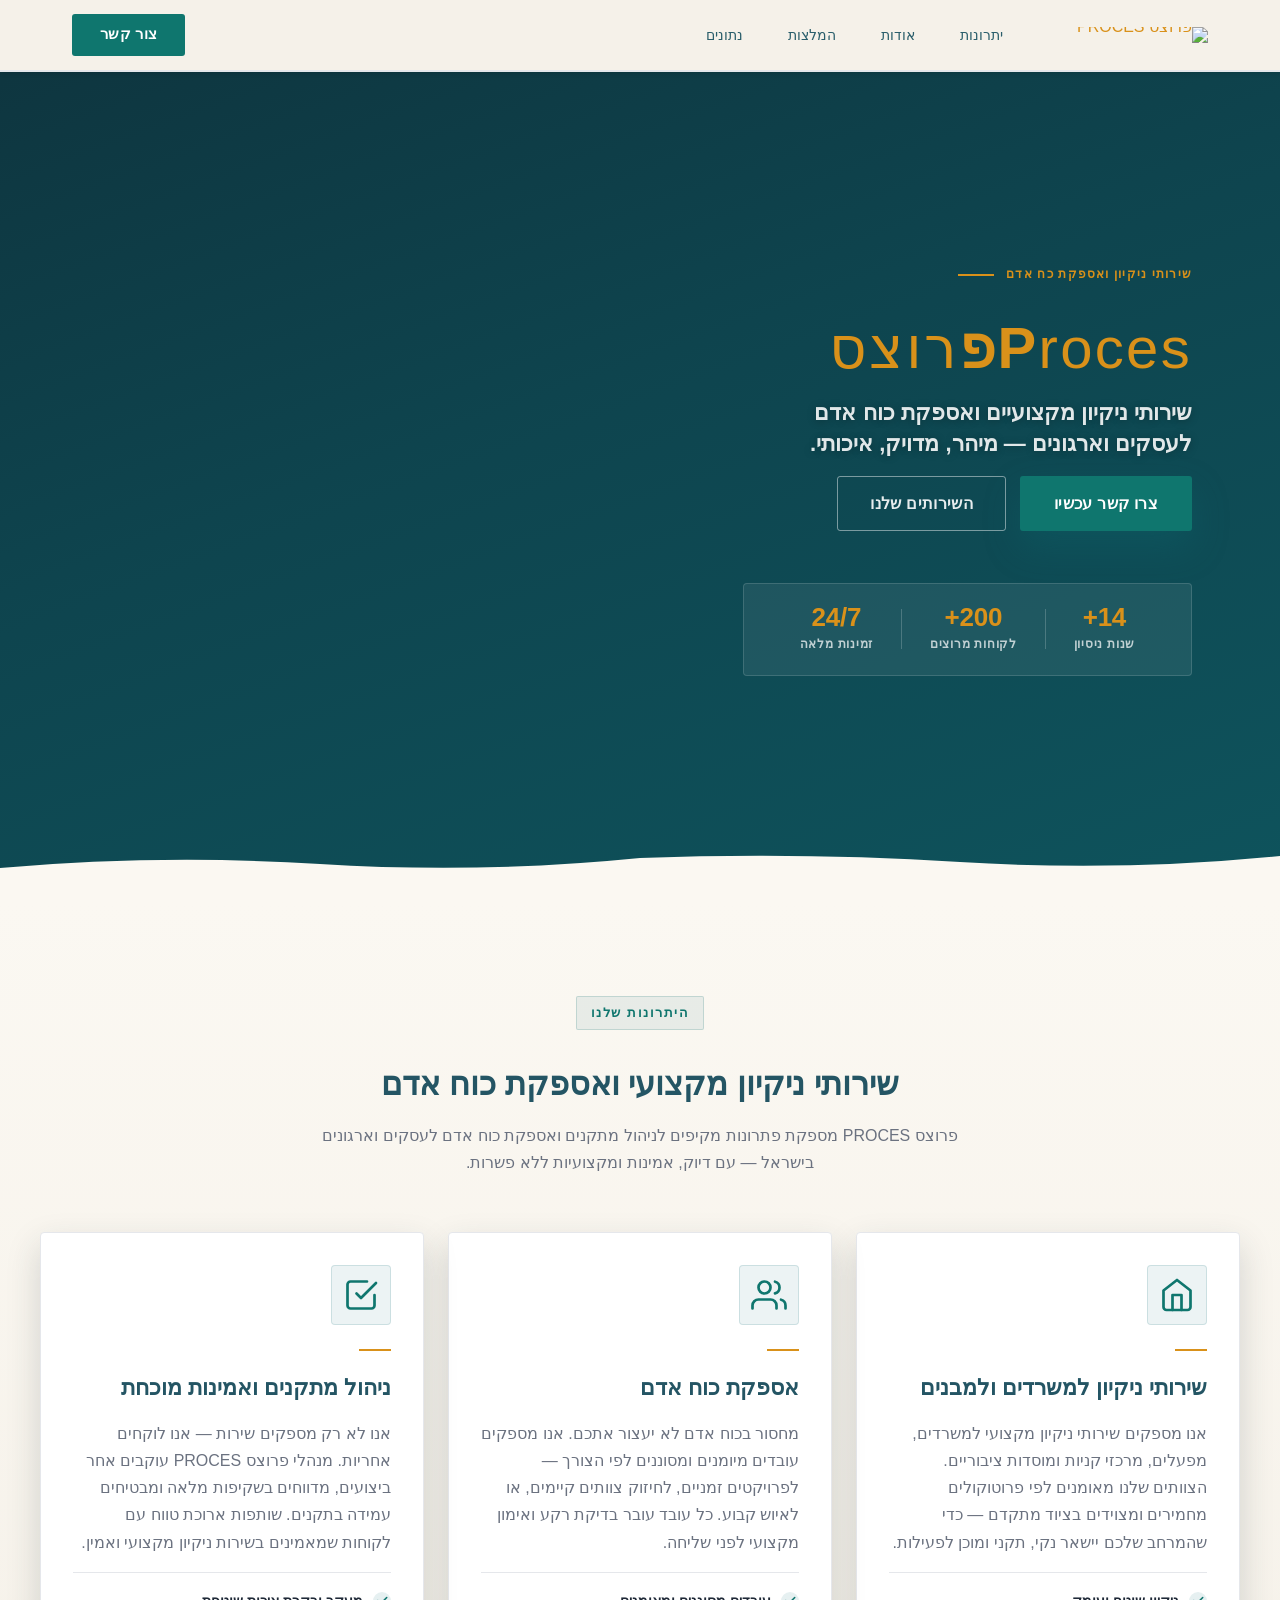
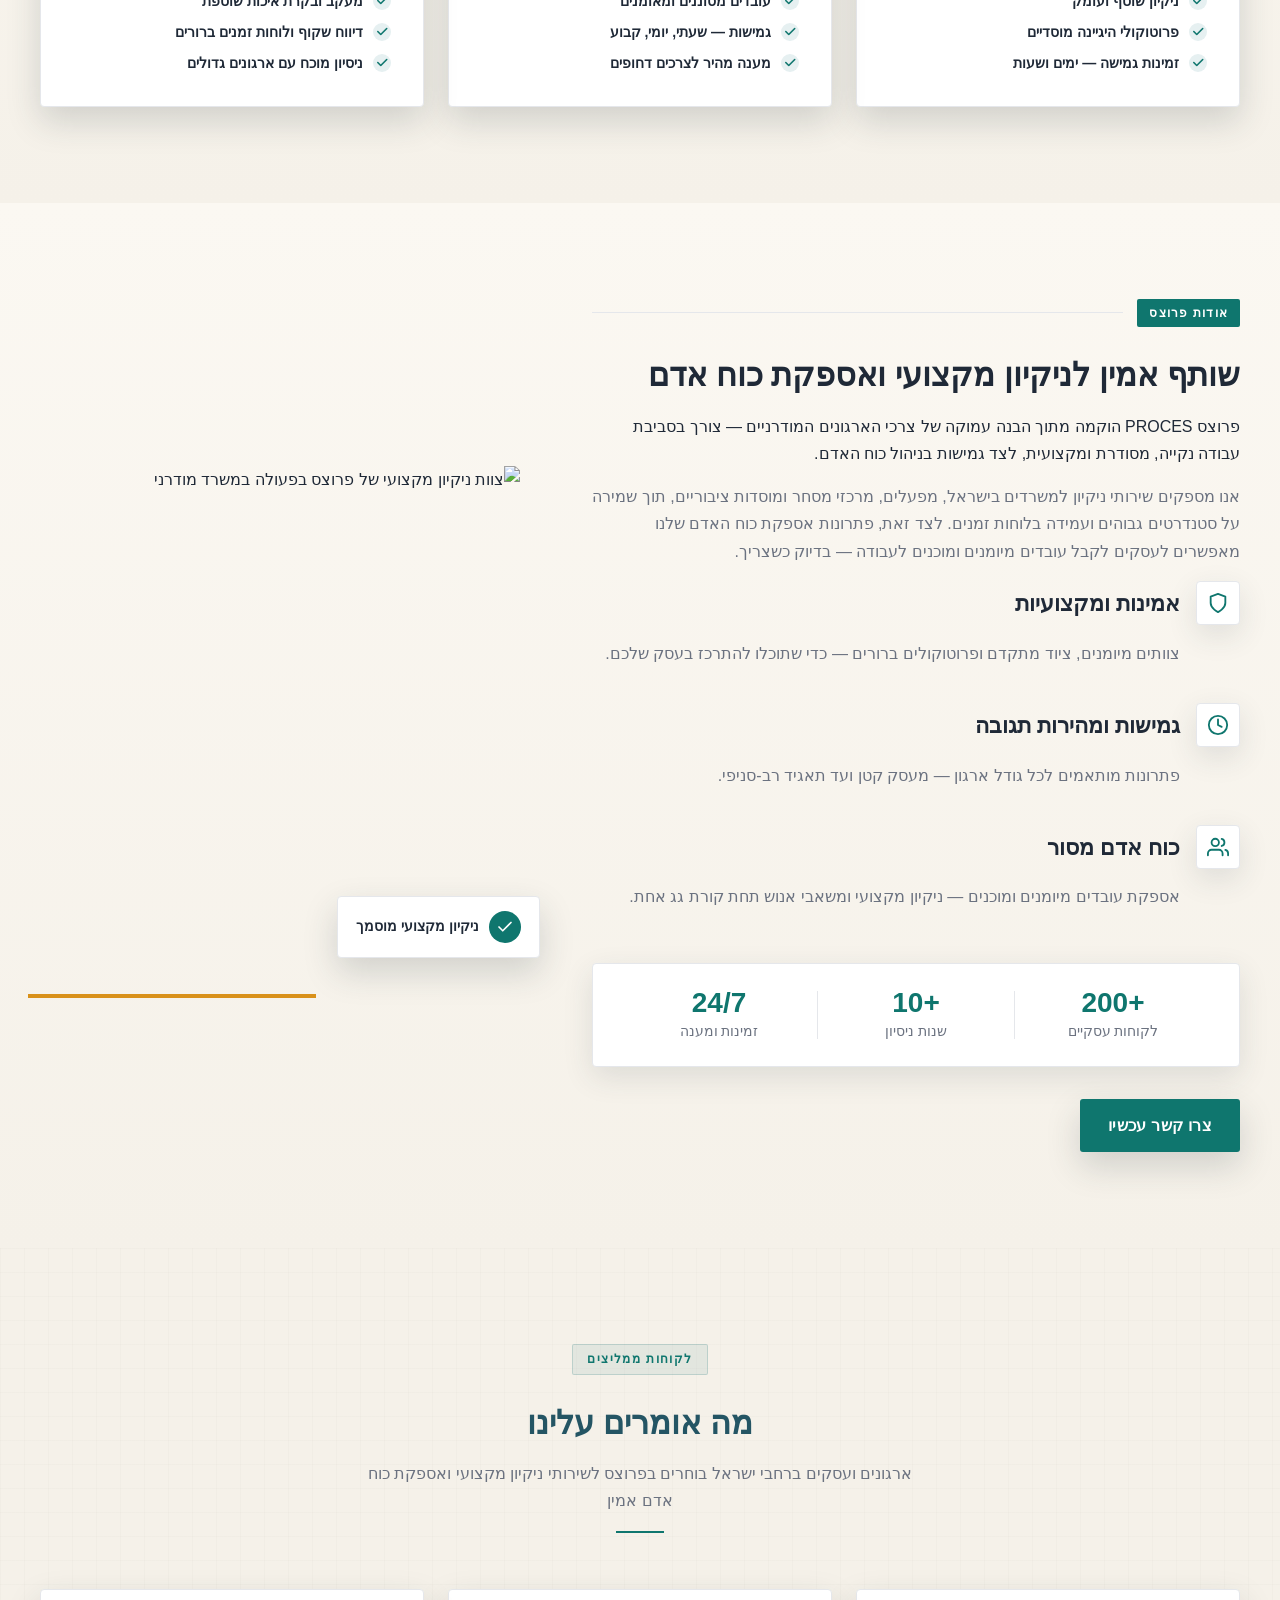
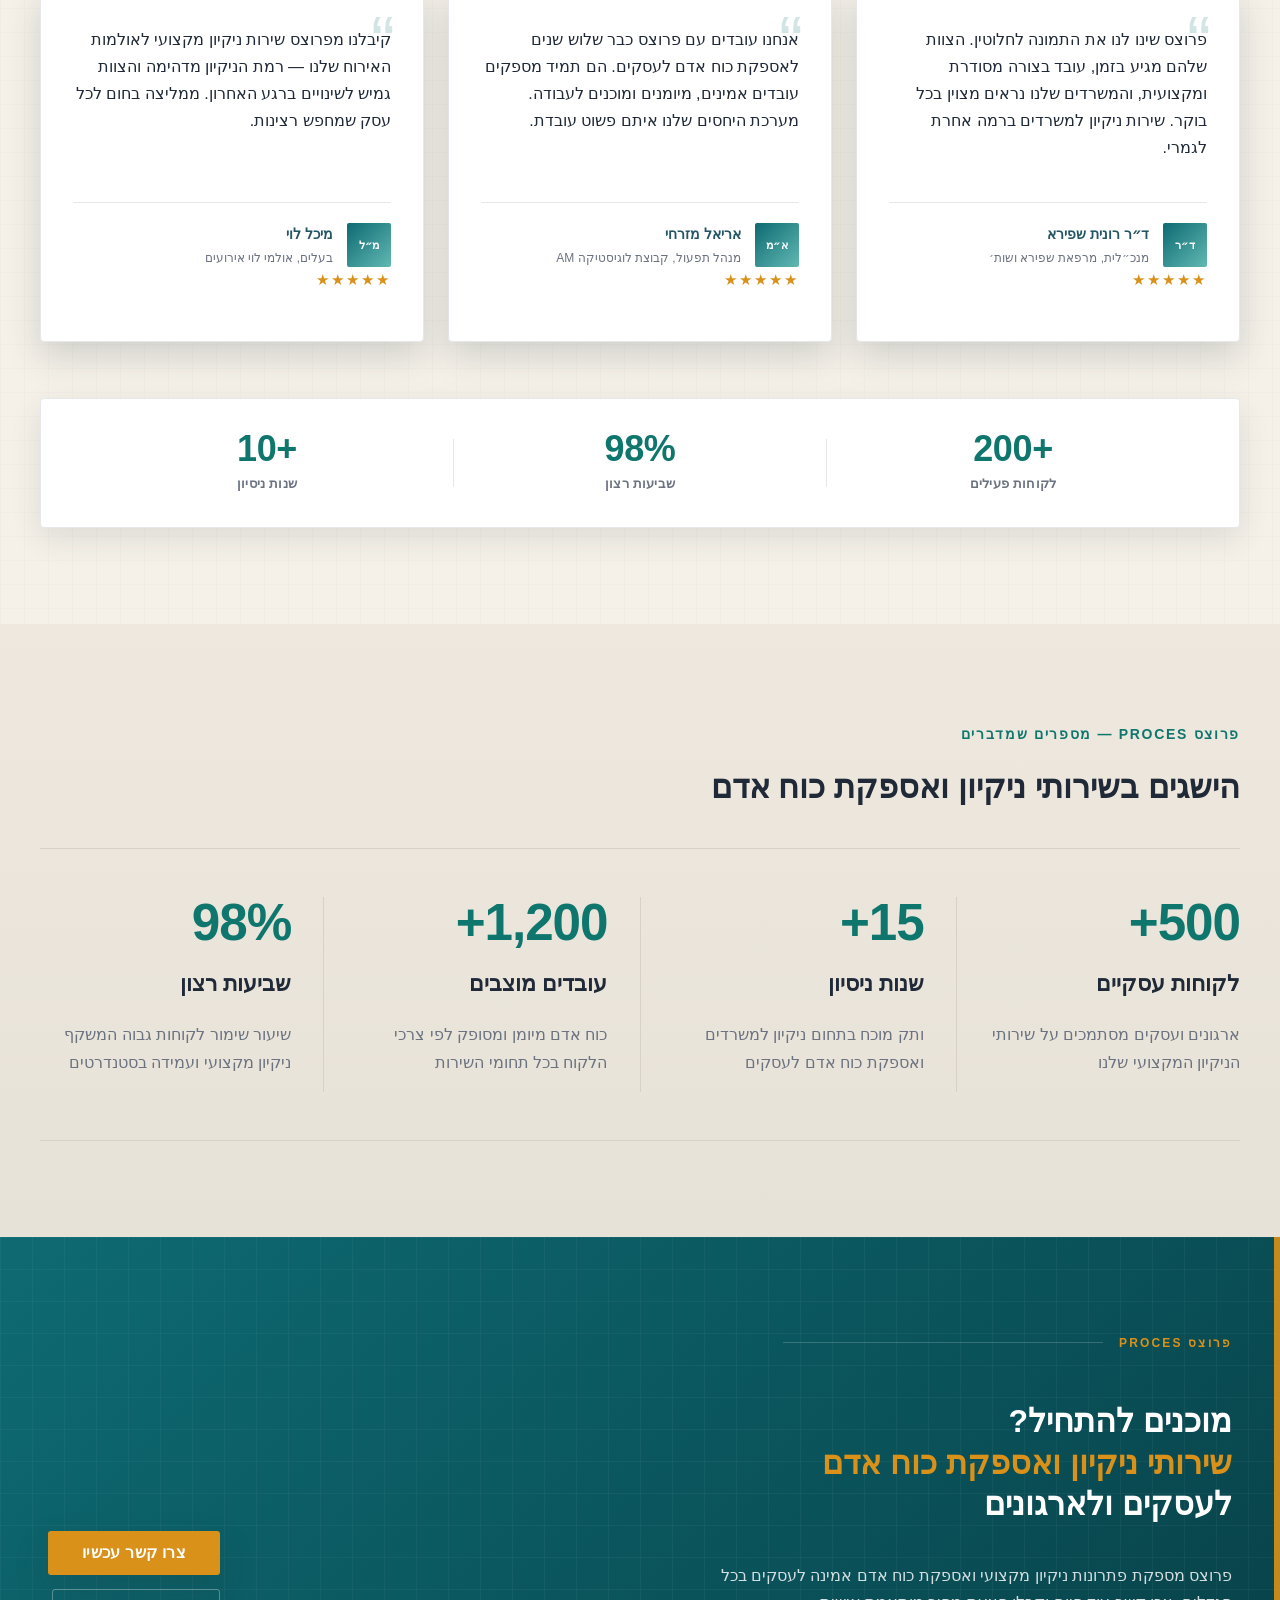
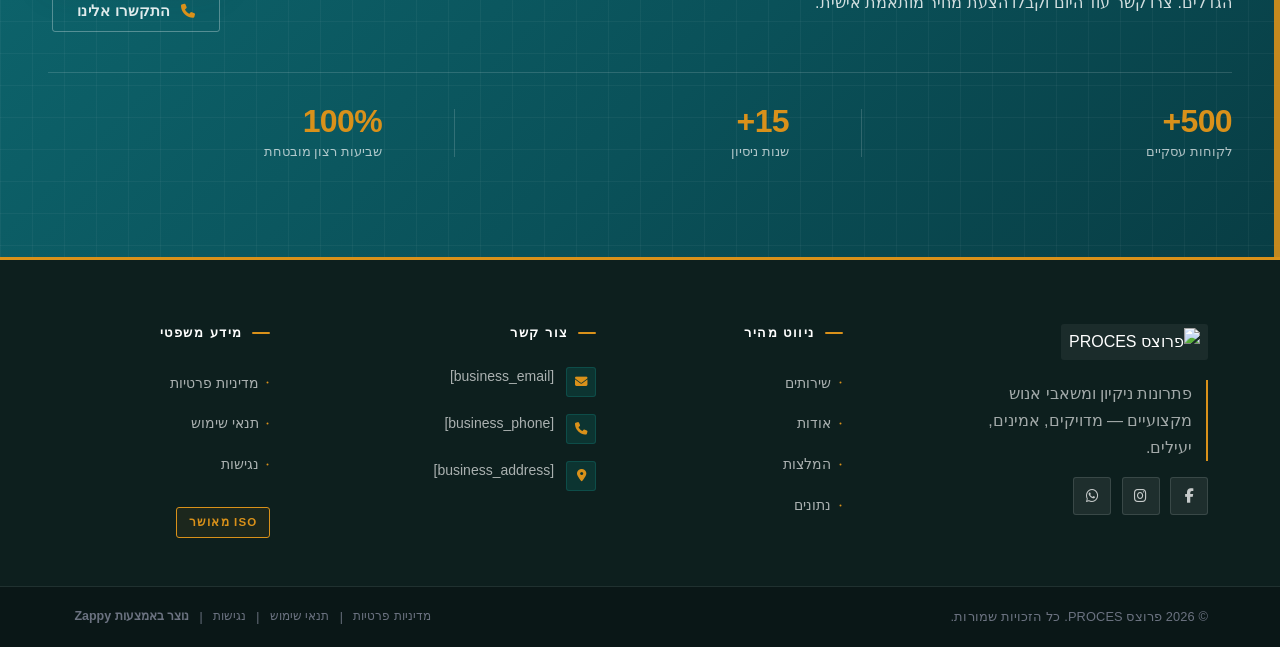
==== public/index.html @ ee10587d "Incremental sync: 1 page(s) — text_edit" ====
<!doctype html><html dir="rtl" lang="he"><head><meta charset="UTF-8"><meta content="width=device-width,initial-scale=1" name="viewport"><meta content="index, follow" name="robots"><title>שירותי ניקיון — פרוצס PROCES</title><meta content="A company offering cleaning services and manpower supply solutions. The business operates in the facility management and staffing sector, providing both profess" name="description"><meta content="שירותי ניקיון, שירותי ניקיון למשרדים בישראל, אספקת כוח אדם לעסקים, ניקיון מקצועי" name="keywords"><link href="/assets/favicon.ico" rel="icon" type="image/x-icon"><link href="/assets/favicon-16x16.png" rel="icon" type="image/png" sizes="16x16"><link href="/assets/favicon-32x32.png" rel="icon" type="image/png" sizes="32x32"><link href="/assets/favicon-48x48.png" rel="icon" type="image/png" sizes="48x48"><link href="/assets/favicon-192x192.png" rel="icon" type="image/png" sizes="192x192"><link href="/assets/favicon-512x512.png" rel="icon" type="image/png" sizes="512x512"><link href="/assets/apple-touch-icon.png" rel="apple-touch-icon"><script>!function(){"use strict";var t="ec23bc7b-a235-4ee6-ac0c-a85f04379e52",e="https://api.zappy5.com/api/analytics/track",a=18e5,n=2592e6,o=!0,i=!0,r=!0;var s=function(){var e="zappy_visitor_"+t,a=null;try{if(a=localStorage.getItem(e)){var o=JSON.parse(a),i=Date.now();if(i-o.created<n)return o.lastSeen=i,localStorage.setItem(e,JSON.stringify(o)),o.id}}catch(t){console.warn("Zappy Analytics: LocalStorage not available")}var r="zv_"+Date.now()+"_"+Math.random().toString(36).substr(2,9);try{localStorage.setItem(e,JSON.stringify({id:r,created:Date.now(),lastSeen:Date.now()}))}catch(t){}return r}(),c=function(){var e="zappy_session_"+t,n=null;try{if(n=sessionStorage.getItem(e)){var o=JSON.parse(n),i=Date.now();if(i-o.timestamp<a)return o.timestamp=i,sessionStorage.setItem(e,JSON.stringify(o)),o.id}}catch(t){console.warn("Zappy Analytics: SessionStorage not available")}var r="zs_"+Date.now()+"_"+Math.random().toString(36).substr(2,9);try{sessionStorage.setItem(e,JSON.stringify({id:r,timestamp:Date.now()}))}catch(t){}return r}();function l(a,n){n=n||{};var o={website_id:t,event_type:a,page_path:window.location.pathname,referrer:document.referrer||"direct",visitor_id:s,session_id:c,metadata:n};if(navigator.sendBeacon){var i=new Blob([JSON.stringify(o)],{type:"application/json"});navigator.sendBeacon(e,i)}else fetch(e,{method:"POST",headers:{"Content-Type":"application/json"},body:JSON.stringify(o),keepalive:!0}).catch(function(t){console.warn("Zappy Analytics: Failed to track event",t)})}o&&l("pageview",{title:document.title,url:window.location.href}),i&&document.addEventListener("click",function(t){var e=t.target;if("BUTTON"===e.tagName||e.closest("button")){var a="BUTTON"===e.tagName?e:e.closest("button");l("click",{element:"button",text:a.textContent.trim().substring(0,100),id:a.id||null,class:a.className||null})}else if("A"===e.tagName||e.closest("a")){var n="A"===e.tagName?e:e.closest("a");l("navigation",{element:"link",text:n.textContent.trim().substring(0,100),href:n.href,external:n.hostname!==window.location.hostname})}},!0),r&&document.addEventListener("submit",function(t){var e=t.target;l("form_submit",{form_id:e.id||null,form_name:e.name||null,form_action:e.action||null,form_method:e.method||"GET"})},!0);var m=Date.now();window.addEventListener("beforeunload",function(){l("page_unload",{time_on_page:Math.floor((Date.now()-m)/1e3),page_path:window.location.pathname})}),window.zappyAnalytics={track:l,getVisitorId:function(){return s},getSessionId:function(){return c}}}()</script><meta content="שירותי ניקיון — פרוצס PROCES" property="og:title"><meta content="A company offering cleaning services and manpower supply solutions. The business operates in the facility management and staffing sector, providing both profess" property="og:description"><meta content="summary_large_image" name="twitter:card"><meta content="שירותי ניקיון — פרוצס PROCES" name="twitter:title"><meta content="A company offering cleaning services and manpower supply solutions. The business operates in the facility management and staffing sector, providing both profess" name="twitter:description"><meta content="website" property="og:type"><meta content="he_IL" property="og:locale"><link href="https://cdnjs.cloudflare.com/ajax/libs/font-awesome/6.4.0/css/all.min.css" rel="stylesheet"><link href="/assets/favicon.ico" rel="icon" type="image/x-icon"><link href="/assets/favicon-16x16.png" rel="icon" type="image/png" sizes="16x16"><link href="/assets/favicon-32x32.png" rel="icon" type="image/png" sizes="32x32"><link href="/assets/favicon-48x48.png" rel="icon" type="image/png" sizes="48x48"><link href="/assets/favicon-192x192.png" rel="icon" type="image/png" sizes="192x192"><link href="/assets/favicon-512x512.png" rel="icon" type="image/png" sizes="512x512"><link href="/assets/apple-touch-icon.png" rel="apple-touch-icon"><link href="https://cdn.jsdelivr.net/npm/vanilla-cookieconsent@3/dist/cookieconsent.css" rel="stylesheet"><script src="https://cdn.jsdelivr.net/npm/vanilla-cookieconsent@3/dist/cookieconsent.umd.js"></script><script src="https://cdn.jsdelivr.net/gh/mickidum/acc_toolbar/acctoolbar/acctoolbar.min.js"></script><link href="/styles.css" rel="stylesheet"><style id="zappy-dropdown-submenu-styles">#navMenu li:has(.sub-menu),.nav-menu li:has(.sub-menu),.navbar li:has(.sub-menu),nav li:has(.sub-menu){position:relative}#navMenu .sub-menu,.nav-menu .sub-menu,.navbar .sub-menu,nav .sub-menu{display:block!important;position:absolute!important;top:100%;left:0;min-width:220px;background:#fff;border-radius:8px;box-shadow:0 8px 25px rgba(0,0,0,.15);padding:8px 0;opacity:0;visibility:hidden;transform:translateY(10px);transition:all .3s ease;z-index:1000;list-style:none;pointer-events:none}#navMenu li:hover>.sub-menu,.nav-menu li:hover>.sub-menu,.navbar li:hover>.sub-menu,nav li:hover>.sub-menu{opacity:1!important;visibility:visible!important;transform:translateY(0)!important;pointer-events:auto!important}.sub-menu li{list-style:none;margin:0;padding:0}.sub-menu a{display:block!important;padding:10px 16px!important;color:var(--text-dark,#333)!important;font-weight:500;text-decoration:none;white-space:nowrap;transition:background-color .2s}.sub-menu .zappy-nav-child>a{padding-left:28px!important;font-size:.9em!important;opacity:.85!important}[dir=rtl] .sub-menu .zappy-nav-child>a,html[lang=ar] .sub-menu .zappy-nav-child>a,html[lang=he] .sub-menu .zappy-nav-child>a{padding-left:10px!important;padding-right:28px!important}.sub-menu .zappy-nav-parent>a{font-weight:600!important}.sub-menu a:hover{background-color:#f5f5f5}[dir=rtl] .nav-menu .sub-menu,[dir=rtl] .navbar .sub-menu,[dir=rtl] nav .sub-menu,html[lang=ar] .nav-menu .sub-menu,html[lang=ar] .navbar .sub-menu,html[lang=ar] nav .sub-menu,html[lang=he] .nav-menu .sub-menu,html[lang=he] .navbar .sub-menu,html[lang=he] nav .sub-menu{left:auto!important;right:0!important}.sub-menu:empty,.sub-menu:not(:has(li)):not(:has(> a)),.sub-menu:not(:has(li:not(.zappy-hidden-menu-item))):not(:has(> a)){display:none!important;opacity:0!important;visibility:hidden!important;pointer-events:none!important}li:has(.menu-group-title):hover>.sub-menu{opacity:1!important;visibility:visible!important;transform:translateY(0)!important;pointer-events:auto!important}#navMenu>li>.menu-group-title,.nav-menu>li>.menu-group-title{display:inline-block;padding:.5rem 1rem;cursor:default;user-select:none}@media (max-width:768px){#navMenu .sub-menu,.nav-menu .sub-menu,.navbar .sub-menu,nav .sub-menu{position:static!important;transform:none!important;box-shadow:none!important;background:0 0!important;max-height:0;overflow:hidden;opacity:0;visibility:hidden;transition:max-height .3s ease,opacity .3s ease;padding:0!important;border-radius:0!important}#navMenu .sub-menu.mobile-expanded,.nav-menu .sub-menu.mobile-expanded,.navbar .sub-menu.mobile-expanded{max-height:none!important;overflow-y:visible!important;opacity:1!important;visibility:visible!important;padding:8px 0 8px 16px!important}[dir=rtl] .sub-menu.mobile-expanded,html[lang=he] .sub-menu.mobile-expanded{padding:8px 16px 8px 0!important}#navMenu li:hover>.sub-menu,.nav-menu li:hover>.sub-menu,.navbar li:hover>.sub-menu,nav li:hover>.sub-menu{opacity:0;visibility:hidden;pointer-events:none}#navMenu li>.sub-menu.mobile-expanded,.nav-menu li>.sub-menu.mobile-expanded,.navbar li>.sub-menu.mobile-expanded,nav li>.sub-menu.mobile-expanded{opacity:1!important;visibility:visible!important;pointer-events:auto!important}#navMenu li:has(.sub-menu),.nav-menu li:has(.sub-menu),.navbar li:has(.sub-menu),nav li:has(.sub-menu){display:flex!important;flex-wrap:wrap!important;align-items:center!important;position:relative!important;min-height:44px!important}#navMenu li:has(.sub-menu)>a,.nav-menu li:has(.sub-menu)>a,.navbar li:has(.sub-menu)>a,nav li:has(.sub-menu)>a{flex:1!important;min-width:0!important}#navMenu li:has(.sub-menu)>.menu-group-title,.nav-menu li:has(.sub-menu)>.menu-group-title,.navbar li:has(.sub-menu)>.menu-group-title,nav li:has(.sub-menu)>.menu-group-title{flex:1!important;min-width:0!important;padding:0!important;line-height:inherit!important}#navMenu li:has(.sub-menu)>.sub-menu,.nav-menu li:has(.sub-menu)>.sub-menu,.navbar li:has(.sub-menu)>.sub-menu,nav li:has(.sub-menu)>.sub-menu{flex-basis:100%!important;width:100%!important}#navMenu li:has(.sub-menu)>a [class*=arrow],#navMenu li:has(.sub-menu)>a [class*=chevron],.nav-menu li:has(.sub-menu)>a .fa-angle-down,.nav-menu li:has(.sub-menu)>a .fa-chevron-down,.nav-menu li:has(.sub-menu)>a [class*=arrow],.nav-menu li:has(.sub-menu)>a [class*=chevron],nav li:has(.sub-menu)>a [class*=arrow],nav li:has(.sub-menu)>a [class*=chevron]{display:none!important;visibility:hidden!important}.mobile-submenu-toggle{display:flex!important;align-items:center!important;justify-content:center!important;width:44px!important;height:auto!important;background:0 0!important;border:none!important;cursor:pointer!important;color:var(--text-dark)!important;position:static!important;flex-shrink:0!important;align-self:stretch!important;z-index:2!important;padding:0!important;margin:0!important}.mobile-submenu-toggle::after{content:''!important;width:0!important;height:0!important;border-left:6px solid transparent!important;border-right:6px solid transparent!important;border-top:7px solid currentColor!important;transition:transform .3s ease!important}.mobile-submenu-toggle.expanded::after{transform:rotate(180deg)!important}.sub-menu a{padding:10px 0!important;display:block!important;color:var(--text-dark)!important;white-space:normal!important}.sub-menu .zappy-nav-child>a{padding-left:28px!important;font-size:.9em!important;opacity:.85!important}[dir=rtl] .sub-menu .zappy-nav-child>a,html[lang=ar] .sub-menu .zappy-nav-child>a,html[lang=he] .sub-menu .zappy-nav-child>a{padding-left:0!important;padding-right:28px!important}.sub-menu .zappy-nav-parent>a{font-weight:600!important}#navMenu.active,.nav-menu.active{max-width:100vw!important;overflow-x:hidden!important;box-sizing:border-box!important}.navbar .sub-menu li a,.zappy-products-dropdown .sub-menu a,nav.navbar .sub-menu li a{color:var(--text-dark)!important}}@media (min-width:769px){.mobile-submenu-toggle{display:none!important}}</style><style id="mobile-lang-menu-deployed-css">@media (max-width:768px){.lang-switcher,.nav-container .lang-switcher,.nav-cta-container .lang-switcher,.nav-ecommerce-icons .lang-switcher,.nav-icons-left .lang-switcher,.navbar .lang-switcher,.navbar .nav-cta-container .lang-switcher{display:none!important}.mobile-lang-menu{width:100%;border-top:1px solid rgba(128,128,128,.2);padding:8px 0 0 0;margin-top:8px}.mobile-lang-toggle{display:flex!important;align-items:center;justify-content:space-between;width:100%;padding:12px 16px;background:0 0;border:none;cursor:pointer;font-size:15px;color:inherit;font-family:inherit}.mobile-lang-toggle::after{content:'';display:inline-block;width:8px;height:8px;border-right:2px solid currentColor;border-bottom:2px solid currentColor;transform:rotate(45deg);transition:transform .3s ease;margin-left:8px}.mobile-lang-toggle.expanded::after{transform:rotate(-135deg)}.mobile-lang-options{max-height:0;overflow:hidden;transition:max-height .3s ease}.mobile-lang-options.expanded{max-height:300px}.mobile-lang-option{display:flex!important;align-items:center;gap:10px;padding:10px 24px;text-decoration:none;color:inherit;font-size:14px;font-family:inherit}.mobile-lang-option:hover{background:rgba(128,128,128,.1)}.mobile-lang-option.active{font-weight:600;opacity:.7;pointer-events:none}.mobile-lang-option img{width:20px;height:20px;border-radius:50%}}@media (min-width:769px){.mobile-lang-menu{display:none!important}}</style><style id="zappy-widget-visibility">#mic-access-tool-box,#mic-access-tool-general-button,#mic-init-access-tool #mic-access-tool-box,#mic-init-access-tool #mic-access-tool-general-button,#mic-init-access-tool .mic-access-tool-general-button,._access-icon,._access-menu,.mic-access-tool-box,.mic-access-tool-general-button,div[id*=mic-access-tool-box]{display:none!important;visibility:hidden!important;opacity:0!important;pointer-events:none!important}</style></head><body><nav class="navbar" dir="rtl"><button aria-label="Menu" class="mobile-toggle" id="mobileToggle"><svg viewBox="0 0 24 24" fill="none" height="24" width="24" class="hamburger-icon"><path d="M3 12h18M3 6h18M3 18h18" stroke="currentColor" stroke-linecap="round" stroke-width="2"></path></svg><svg viewBox="0 0 24 24" fill="none" height="24" width="24" class="close-icon" style="display:none"><path d="M18 6L6 18M6 6l12 12" stroke="currentColor" stroke-linecap="round" stroke-width="2"></path></svg></button><button aria-label="Call" class="phone-header-btn" data-phone="[business_phone]"><svg viewBox="0 0 24 24" fill="currentColor" height="20" width="20"><path d="M22 16.92v3a2 2 0 0 1-2.18 2 19.79 19.79 0 0 1-8.63-3.07 19.5 19.5 0 0 1-6-6 19.79 19.79 0 0 1-3.07-8.67A2 2 0 0 1 4.11 2h3a2 2 0 0 1 2 1.72 12.84 12.84 0 0 0 .7 2.81 2 2 0 0 1-.45 2.11L8.09 9.91a16 16 0 0 0 6 6l1.27-1.27a2 2 0 0 1 2.11-.45 12.84 12.84 0 0 0 2.81.7A2 2 0 0 1 22 16.92z"></path></svg></button><div class="nav-container"><div class="nav-right-group"><div class="nav-brand"><a href="/" class="logo-link"><img alt="פרוצס PROCES" src="/assets/proces-logo.webp" class="logo"></a></div><ul class="nav-menu" id="navMenu"><li><a href="#features">יתרונות</a></li><li><a href="#about">אודות</a></li><li><a href="#testimonials">המלצות</a></li><li><a href="#stats">נתונים</a></li></ul></div><div class="nav-cta-container"><a href="#cta" class="nav-cta-btn">צור קשר</a></div></div></nav><script>window.addEventListener("load",function(){const e=document.querySelector(".navbar, nav, header");if(!e)return void console.log("[Navbar] Navbar element not found");let t=document.getElementById("mobileToggle")||document.querySelector(".mobile-toggle")||document.querySelector(".hamburger")||document.querySelector(".hamburger-menu")||document.querySelector(".menu-toggle")||document.querySelector(".burger-menu")||document.querySelector('[aria-label="Menu"]')||document.querySelector('[aria-label="תפריט"]');const o=document.querySelector(".phone-header-btn"),n=window.getComputedStyle(e);let r=n.backgroundColor;if(console.log("[Navbar] Initial navbar background:",r),"transparent"===r||"rgba(0, 0, 0, 0)"===r||r.startsWith("rgba")&&r.includes(", 0)")){const e=n.backgroundImage;if(e&&"none"!==e)console.log("[Navbar] Navbar has background image/gradient, using dark text"),r="rgb(240, 240, 240)";else{const e=window.getComputedStyle(document.body).backgroundColor;console.log("[Navbar] Navbar transparent, using body background:",e),r=e}}const i=r.match(/\d+/g);if(i&&i.length>=3){const e=(.299*parseInt(i[0])+.587*parseInt(i[1])+.114*parseInt(i[2]))/255;console.log("[Navbar] Mobile button colors preserved from Claude CSS (luminance:",e.toFixed(2)+")");const n=document.createElement("style");n.id="zappy-mobile-nav-fix";document.documentElement.lang;document.documentElement.dir,n.textContent='\n        /* Hide mobile buttons on desktop, show only on mobile */\n        @media (min-width: 769px) {\n          .mobile-toggle,\n          .phone-header-btn {\n            display: none !important;\n          }\n        }\n        \n        /* Show and position mobile buttons correctly on mobile */\n        @media (max-width: 768px) {\n          .mobile-toggle,\n          .phone-header-btn {\n            position: absolute !important;\n            top: 50% !important;\n            transform: translateY(-50%) !important;\n            z-index: 1001 !important;\n            display: flex !important;\n            align-items: center !important;\n            justify-content: center !important;\n            width: 36px !important;\n            height: 36px !important;\n            border-radius: 50% !important;\n            border: none !important;\n            cursor: pointer !important;\n            padding: 6px !important;\n            background: none !important;\n            color: var(--nav-text, var(--text-dark)) !important;\n          }\n          \n          /* LTR positioning (default): hamburger LEFT, phone RIGHT */\n          html:not([dir="rtl"]):not([lang="he"]):not([lang="ar"]) .mobile-toggle,\n          html[dir="ltr"] .mobile-toggle {\n            left: 12px !important;\n            right: auto !important;\n          }\n          html:not([dir="rtl"]):not([lang="he"]):not([lang="ar"]) .phone-header-btn,\n          html[dir="ltr"] .phone-header-btn {\n            right: 12px !important;\n            left: auto !important;\n          }\n          \n          /* RTL positioning: hamburger RIGHT, phone LEFT */\n          html[dir="rtl"] .mobile-toggle,\n          html[lang="he"] .mobile-toggle,\n          html[lang="ar"] .mobile-toggle {\n            right: 12px !important;\n            left: auto !important;\n          }\n          html[dir="rtl"] .phone-header-btn,\n          html[lang="he"] .phone-header-btn,\n          html[lang="ar"] .phone-header-btn {\n            left: 12px !important;\n            right: auto !important;\n          }\n          \n          /* CRITICAL: Ensure nav-container has min-height on mobile */\n          /* All children are positioned absolutely/fixed on mobile, so height:auto collapses to 0 */\n          .nav-container {\n            min-height: 70px !important;\n            position: relative !important;\n          }\n          \n          /* Ensure SVG icons are properly sized and inherit color */\n          .mobile-toggle svg,\n          .phone-header-btn svg {\n            width: 24px !important;\n            height: 24px !important;\n            /* Don\'t force display - let JavaScript control hamburger/close toggle */\n          }\n          \n          /* Reset nav-cta-container on mobile - remove desktop box-shadow/padding */\n          /* that creates a visible ghost box when CTA button is hidden */\n          .nav-cta-container {\n            box-shadow: none !important;\n            padding: 0 !important;\n          }\n          \n          /* Hide nav-cta-container entirely on mobile when there\'s no lang-switcher */\n          /* (only the CTA button is inside, and it\'s hidden on mobile) */\n          .nav-cta-container:not(:has(.lang-switcher)) {\n            display: none !important;\n          }\n          \n          /* CRITICAL: Prevent hero image fade gradient from bleeding over headline text */\n          /* The .image-fade-gradient has bottom: -30px (extends below parent) */\n          /* On mobile stacked layout, this overlaps the h1 text below the image */\n          .hero-image-column {\n            overflow: hidden !important;\n          }\n          .image-fade-gradient {\n            bottom: 0 !important;\n          }\n          \n          /* Hide desktop language switcher on mobile - hamburger menu handles it */\n          /* High specificity to override stored CSS */\n          .lang-switcher,\n          .nav-cta-container .lang-switcher,\n          .nav-container .lang-switcher,\n          .navbar .lang-switcher,\n          .navbar .nav-cta-container .lang-switcher {\n            display: none !important;\n          }\n        }\n      ';const r=document.getElementById("zappy-mobile-nav-fix");r&&r.remove(),document.head.appendChild(n),console.log("[Navbar] Critical CSS injected for mobile nav positioning");const l=window.innerWidth<=768;if(t){const e=t.querySelector(".hamburger-icon"),o=t.querySelector(".close-icon");e&&(e.style.setProperty("width","24px","important"),e.style.setProperty("height","24px","important"),e.style.setProperty("display","block","important")),o&&(o.style.setProperty("width","24px","important"),o.style.setProperty("height","24px","important"),o.style.setProperty("display","none","important")),l?(t.style.setProperty("position","absolute","important"),t.style.setProperty("top","50%","important"),t.style.setProperty("transform","translateY(-50%)","important"),t.style.setProperty("z-index","1001","important"),t.style.removeProperty("left"),t.style.removeProperty("right"),console.log("[Navbar] Mobile toggle positioning applied (mobile viewport)")):(t.style.removeProperty("position"),t.style.removeProperty("top"),t.style.removeProperty("transform"),t.style.removeProperty("z-index"),t.style.removeProperty("left"),t.style.removeProperty("right"),console.log("[Navbar] Desktop viewport - cleared mobile toggle inline positioning"))}if(o){const e=o.querySelector("svg");e&&(e.style.width="24px",e.style.height="24px",e.setAttribute("width","24"),e.setAttribute("height","24")),l?(o.style.setProperty("position","absolute","important"),o.style.setProperty("top","50%","important"),o.style.setProperty("transform","translateY(-50%)","important"),o.style.setProperty("z-index","1001","important"),o.style.removeProperty("left"),o.style.removeProperty("right"),console.log("[Navbar] Phone button positioning applied (mobile viewport)")):(o.style.removeProperty("position"),o.style.removeProperty("top"),o.style.removeProperty("transform"),o.style.removeProperty("z-index"),o.style.removeProperty("left"),o.style.removeProperty("right"),console.log("[Navbar] Desktop viewport - cleared phone button inline positioning"))}}else console.log("[Navbar] Could not parse background color:",r);t=document.getElementById("mobileToggle")||document.querySelector(".mobile-toggle")||document.querySelector(".hamburger")||document.querySelector(".hamburger-menu")||document.querySelector(".menu-toggle")||document.querySelector(".burger-menu")||document.querySelector('[aria-label="Menu"]')||document.querySelector('[aria-label="תפריט"]');const l=document.getElementById("navMenu")||document.querySelector(".nav-menu")||document.querySelector(".nav-links")||document.querySelector("nav ul:not(.submenu)");if(!t||!l)return void console.log("[Navbar] Mobile toggle or menu not found:",{toggle:!!t,menu:!!l});l.id||(l.id="navMenu"),console.log("[Navbar] Initializing mobile menu...");const a=t.cloneNode(!0);t.parentNode.replaceChild(a,t),a.addEventListener("click",function(e){e.preventDefault(),e.stopPropagation();const t=this.querySelector(".hamburger-icon"),o=this.querySelector(".close-icon");l.classList.contains("active")?(l.classList.remove("active"),t&&t.style.setProperty("display","block","important"),o&&o.style.setProperty("display","none","important"),document.body.style.overflow="",console.log("[Navbar] Menu closed")):(l.classList.add("active"),t&&t.style.setProperty("display","none","important"),o&&o.style.setProperty("display","block","important"),document.body.style.overflow="hidden",console.log("[Navbar] Menu opened"))}),l.querySelectorAll("a").forEach(function(e){e.addEventListener("click",function(){if("#"===this.getAttribute("href"))return;const e=a.querySelector(".hamburger-icon"),t=a.querySelector(".close-icon");l.classList.remove("active"),e&&e.style.setProperty("display","block","important"),t&&t.style.setProperty("display","none","important"),document.body.style.overflow="",console.log("[Navbar] Menu closed (link clicked)")})});var s=l.querySelectorAll(".dropdown-toggle");s.forEach(function(e){e.addEventListener("click",function(e){e.preventDefault(),e.stopPropagation();var t=this.closest(".nav-dropdown");t&&(t.parentNode.querySelectorAll(".nav-dropdown.open").forEach(function(e){e!==t&&e.classList.remove("open")}),t.classList.toggle("open"),console.log("[Navbar] Dropdown toggled:",t.classList.contains("open")?"open":"closed"))})}),document.addEventListener("click",function(e){e.target.closest(".nav-dropdown")||document.querySelectorAll(".nav-dropdown.open").forEach(function(e){e.classList.remove("open")})}),console.log("[Navbar] Dropdown handlers initialized for "+s.length+" dropdowns"),o&&o.addEventListener("click",function(){const e=document.querySelectorAll('a[href^="tel:"]'),t=e.length>0?e[0].getAttribute("href").replace("tel:",""):"[business_phone]";window.location.href="tel:"+t,console.log("[Navbar] Phone button clicked")}),console.log("[Navbar] Mobile menu initialized successfully");const p=function(){const e=document.querySelector(".whatsapp-float");e&&(window.innerWidth>=769?(e.style.setProperty("display","none","important"),e.style.setProperty("visibility","hidden","important"),e.style.setProperty("opacity","0","important"),e.style.setProperty("pointer-events","none","important"),console.log("[WhatsApp] Button hidden on desktop")):(e.style.removeProperty("display"),e.style.removeProperty("visibility"),e.style.removeProperty("opacity"),e.style.removeProperty("pointer-events"),console.log("[WhatsApp] Button visible on mobile")))};let c;p(),window.addEventListener("resize",function(){clearTimeout(c),c=setTimeout(p,100)})})</script><main><section class="index-hero-section" data-layout-spec="בית-hero" dir="rtl" id="hero" data-hero-type="fullscreen-scrim"><div class="index-hero-bg"><img alt="שירותי ניקיון ואספקת כוח אדם מקצועי – פרוצס PROCES" src="/assets/site-index-hero-image-1.webp" data-context="Professional facility management scene: a pristine modern office building lobby or large commercial space being cleaned by uniformed professional staff, with polished floors, bright lighting, and a sense of order and discipline. The image should convey trust, cleanliness, and corporate professionalism. Teal and white color tones. Wide cinematic format." data-placeholder="index-hero-image-1" height="700" width="1200" data-element-id="img-1776595328960-babcy1via" data-element-type="image" data-hero-background="true" data-hero-bg="true"></div><div class="index-hero-scrim" aria-hidden="true"></div><div class="index-hero-container"><div class="index-hero-content"><div class="index-hero-badge"><span class="index-hero-badge-line" aria-hidden="true"></span><span class="index-hero-badge-text">שירותי ניקיון ואספקת כח אדם</span></div><h1 class="index-hero-h1"></h1><h1><span class="index-hero-h1-en">P<span style="font-weight:normal">roces</span>פ<span style="font-weight:normal">רוצס</span></span></h1><h3 class="index-hero-sub">שירותי ניקיון מקצועיים ואספקת כוח אדם<br class="index-hero-br">לעסקים וארגונים — מיהר, מדויק, איכותי.</h3><div class="index-hero-ctas"><a href="#contact" class="index-hero-btn-primary" data-element-id="btn-1776595328946-rf9qn48a3" data-element-type="button" data-native-element="true" style="outline:none">צרו קשר עכשיו</a><a href="#services" class="index-hero-btn-ghost" data-element-id="btn-1776595328946-88ew8h12d" data-element-type="button" data-native-element="true">השירותים שלנו</a></div><div class="index-hero-trust"><div class="index-hero-trust-item"><span class="index-hero-trust-num">14+</span><span class="index-hero-trust-label">שנות ניסיון</span></div><div class="index-hero-trust-divider" aria-hidden="true"></div><div class="index-hero-trust-item"><span class="index-hero-trust-num">200+</span><span class="index-hero-trust-label">לקוחות מרוצים</span></div><div class="index-hero-trust-divider" aria-hidden="true"></div><div class="index-hero-trust-item"><span class="index-hero-trust-num">24/7</span><span class="index-hero-trust-label">זמינות מלאה</span></div></div></div></div><div class="index-hero-divider-wrapper"><svg viewBox="0 0 1200 60" aria-hidden="true" xmlns="http://www.w3.org/2000/svg" data-no-icon-edit="true" preserveAspectRatio="none"><path d="M0,60 L0,28 Q150,14 300,24 T600,18 Q750,12 900,22 T1200,16 L1200,60 Z" fill="#FBF8F2"></path></svg></div></section><section class="index-features-section" data-layout-spec="בית-features" dir="rtl" id="features"><div class="index-features-container"><div class="index-features-header"><p class="zappy-editable"><span class="index-features-label">היתרונות שלנו</span></p><h2 class="index-features-title">שירותי ניקיון מקצועי ואספקת כוח אדם</h2><p class="index-features-subtitle">פרוצס PROCES מספקת פתרונות מקיפים לניהול מתקנים ואספקת כוח אדם לעסקים וארגונים בישראל — עם דיוק, אמינות ומקצועיות ללא פשרות.</p></div><div class="index-features-grid zappy-preserve-css-grid" data-original-gap="24px" data-original-item-width="384" data-zappy-auto-grid="true" data-zappy-explicit-columns="true" id="zappy-auto-grid-1776595329016-4t8j5f" style="--zappy-grid-cols:repeat(3, minmax(0, 1fr));display:grid;grid-template-columns:repeat(3, minmax(0, 1fr));align-items:stretch !important"><article class="index-feature-card" data-grid-item-index="0"><div class="index-feature-icon-wrap"><svg viewBox="0 0 24 24" fill="none" height="36" width="36" aria-hidden="true" data-element-type="icon" data-icon-type="svg" stroke="currentColor" stroke-linecap="round" stroke-linejoin="round" stroke-width="1.8" xmlns="http://www.w3.org/2000/svg"><path d="M3 9l9-7 9 7v11a2 2 0 0 1-2 2H5a2 2 0 0 1-2-2z"></path><polyline points="9 22 9 12 15 12 15 22"></polyline></svg></div><div class="index-feature-content"><div class="index-feature-accent-line"></div><h3 class="index-feature-title">שירותי ניקיון למשרדים ולמבנים</h3><p class="index-feature-desc">אנו מספקים שירותי ניקיון מקצועי למשרדים, מפעלים, מרכזי קניות ומוסדות ציבוריים. הצוותים שלנו מאומנים לפי פרוטוקולים מחמירים ומצוידים בציוד מתקדם — כדי שהמרחב שלכם יישאר נקי, תקני ומוכן לפעילות.</p><ul class="index-feature-list"><li><i class="fas fa-check" aria-hidden="true" data-element-id="icon-1776595328958-dmcmgp5nd" data-element-type="icon" data-icon-type="fontawesome" style="pointer-events:auto;cursor:pointer"></i><span>ניקיון שוטף ועומק</span></li><li><i class="fas fa-check" aria-hidden="true" data-element-id="icon-1776595328958-0wnebsvia" data-element-type="icon" data-icon-type="fontawesome" style="pointer-events:auto;cursor:pointer"></i><span>פרוטוקולי היגיינה מוסדיים</span></li><li><i class="fas fa-check" aria-hidden="true" data-element-id="icon-1776595328959-40iucxvvf" data-element-type="icon" data-icon-type="fontawesome" style="pointer-events:auto;cursor:pointer"></i><span>זמינות גמישה — ימים ושעות</span></li></ul></div></article><article class="index-feature-card" data-grid-item-index="1"><div class="index-feature-icon-wrap"><svg viewBox="0 0 24 24" fill="none" height="36" width="36" aria-hidden="true" data-element-type="icon" data-icon-type="svg" stroke="currentColor" stroke-linecap="round" stroke-linejoin="round" stroke-width="1.8" xmlns="http://www.w3.org/2000/svg"><path d="M17 21v-2a4 4 0 0 0-4-4H5a4 4 0 0 0-4 4v2"></path><circle cx="9" cy="7" r="4"></circle><path d="M23 21v-2a4 4 0 0 0-3-3.87"></path><path d="M16 3.13a4 4 0 0 1 0 7.75"></path></svg></div><div class="index-feature-content"><div class="index-feature-accent-line"></div><h3 class="index-feature-title">אספקת כוח אדם</h3><p class="index-feature-desc">מחסור בכוח אדם לא יעצור אתכם. אנו מספקים עובדים מיומנים ומסוננים לפי הצורך — לפרויקטים זמניים, לחיזוק צוותים קיימים, או לאיוש קבוע. כל עובד עובר בדיקת רקע ואימון מקצועי לפני שליחה.</p><ul class="index-feature-list"><li><i class="fas fa-check" aria-hidden="true" data-element-id="icon-1776595328959-r4b284tow" data-element-type="icon" data-icon-type="fontawesome" style="pointer-events:auto;cursor:pointer"></i><span>עובדים מסוננים ומאומנים</span></li><li><i class="fas fa-check" aria-hidden="true" data-element-id="icon-1776595328959-yne2hdesm" data-element-type="icon" data-icon-type="fontawesome" style="pointer-events:auto;cursor:pointer"></i><span>גמישות — שעתי, יומי, קבוע</span></li><li><i class="fas fa-check" aria-hidden="true" data-element-id="icon-1776595328959-9445tmr00" data-element-type="icon" data-icon-type="fontawesome" style="pointer-events:auto;cursor:pointer"></i><span>מענה מהיר לצרכים דחופים</span></li></ul></div></article><article class="index-feature-card" data-grid-item-index="2"><div class="index-feature-icon-wrap"><svg viewBox="0 0 24 24" fill="none" height="36" width="36" aria-hidden="true" data-element-type="icon" data-icon-type="svg" stroke="currentColor" stroke-linecap="round" stroke-linejoin="round" stroke-width="1.8" xmlns="http://www.w3.org/2000/svg"><polyline points="9 11 12 14 22 4"></polyline><path d="M21 12v7a2 2 0 0 1-2 2H5a2 2 0 0 1-2-2V5a2 2 0 0 1 2-2h11"></path></svg></div><div class="index-feature-content"><div class="index-feature-accent-line"></div><h3 class="index-feature-title">ניהול מתקנים ואמינות מוכחת</h3><p class="index-feature-desc">אנו לא רק מספקים שירות — אנו לוקחים אחריות. מנהלי פרוצס PROCES עוקבים אחר ביצועים, מדווחים בשקיפות מלאה ומבטיחים עמידה בתקנים. שותפות ארוכת טווח עם לקוחות שמאמינים בשירות ניקיון מקצועי ואמין.</p><ul class="index-feature-list"><li><i class="fas fa-check" aria-hidden="true" data-element-id="icon-1776595328959-c4kjxsfwx" data-element-type="icon" data-icon-type="fontawesome" style="pointer-events:auto;cursor:pointer"></i><span>מעקב ובקרת איכות שוטפת</span></li><li><i class="fas fa-check" aria-hidden="true" data-element-id="icon-1776595328959-7kfni1a8g" data-element-type="icon" data-icon-type="fontawesome" style="pointer-events:auto;cursor:pointer"></i><span>דיווח שקוף ולוחות זמנים ברורים</span></li><li><i class="fas fa-check" aria-hidden="true" data-element-id="icon-1776595328959-xwonbko13" data-element-type="icon" data-icon-type="fontawesome" style="pointer-events:auto;cursor:pointer"></i><span>ניסיון מוכח עם ארגונים גדולים</span></li></ul></div></article></div></div></section><section class="index-about-section" data-layout-spec="בית-about" dir="rtl" id="about"><div class="index-about-container"><div class="index-about-text-col"><div class="index-about-label-row"><span class="index-about-badge">אודות פרוצס</span><div class="index-about-label-line"></div></div><h2 class="index-about-heading">שותף אמין לניקיון מקצועי ואספקת כוח אדם</h2><p class="index-about-lead">פרוצס PROCES הוקמה מתוך הבנה עמוקה של צרכי הארגונים המודרניים — צורך בסביבת עבודה נקייה, מסודרת ומקצועית, לצד גמישות בניהול כוח האדם.</p><p class="index-about-body">אנו מספקים שירותי ניקיון למשרדים בישראל, מפעלים, מרכזי מסחר ומוסדות ציבוריים, תוך שמירה על סטנדרטים גבוהים ועמידה בלוחות זמנים. לצד זאת, פתרונות אספקת כוח האדם שלנו מאפשרים לעסקים לקבל עובדים מיומנים ומוכנים לעבודה — בדיוק כשצריך.</p><div class="index-about-pillars"><div class="index-about-pillar"><div class="index-about-pillar-icon"><svg viewBox="0 0 24 24" fill="none" height="22" width="22" aria-hidden="true" data-element-type="icon" data-icon-type="svg" stroke="currentColor" stroke-linecap="round" stroke-linejoin="round" stroke-width="2"><path d="M12 22s8-4 8-10V5l-8-3-8 3v7c0 6 8 10 8 10z"></path></svg></div><div class="index-about-pillar-content"><h3 class="index-about-pillar-title">אמינות ומקצועיות</h3><p class="index-about-pillar-text">צוותים מיומנים, ציוד מתקדם ופרוטוקולים ברורים — כדי שתוכלו להתרכז בעסק שלכם.</p></div></div><div class="index-about-pillar"><div class="index-about-pillar-icon"><svg viewBox="0 0 24 24" fill="none" height="22" width="22" aria-hidden="true" data-element-type="icon" data-icon-type="svg" stroke="currentColor" stroke-linecap="round" stroke-linejoin="round" stroke-width="2"><circle cx="12" cy="12" r="10"></circle><path d="M12 6v6l4 2"></path></svg></div><div class="index-about-pillar-content"><h3 class="index-about-pillar-title">גמישות ומהירות תגובה</h3><p class="index-about-pillar-text">פתרונות מותאמים לכל גודל ארגון — מעסק קטן ועד תאגיד רב-סניפי.</p></div></div><div class="index-about-pillar"><div class="index-about-pillar-icon"><svg viewBox="0 0 24 24" fill="none" height="22" width="22" aria-hidden="true" data-element-type="icon" data-icon-type="svg" stroke="currentColor" stroke-linecap="round" stroke-linejoin="round" stroke-width="2"><path d="M17 21v-2a4 4 0 0 0-4-4H5a4 4 0 0 0-4 4v2"></path><circle cx="9" cy="7" r="4"></circle><path d="M23 21v-2a4 4 0 0 0-3-3.87"></path><path d="M16 3.13a4 4 0 0 1 0 7.75"></path></svg></div><div class="index-about-pillar-content"><h3 class="index-about-pillar-title">כוח אדם מסור</h3><p class="index-about-pillar-text">אספקת עובדים מיומנים ומוכנים — ניקיון מקצועי ומשאבי אנוש תחת קורת גג אחת.</p></div></div></div><div class="index-about-stats-row"><div class="index-about-stat"><span class="index-about-stat-number">+200</span><span class="index-about-stat-label">לקוחות עסקיים</span></div><div class="index-about-stat-divider"></div><div class="index-about-stat"><span class="index-about-stat-number">+10</span><span class="index-about-stat-label">שנות ניסיון</span></div><div class="index-about-stat-divider"></div><div class="index-about-stat"><span class="index-about-stat-number">24/7</span><span class="index-about-stat-label">זמינות ומענה</span></div></div><a href="#contact" class="index-about-cta">צרו קשר עכשיו</a></div><div class="index-about-image-col"><div class="index-about-image-frame"><img alt="צוות ניקיון מקצועי של פרוצס בפעולה במשרד מודרני" src="/assets/site-index-about-image-1.webp" class="index-about-img" data-context="Professional cleaning team in action inside a modern Israeli office building — workers in branded uniforms using industrial cleaning equipment, polished floors, bright lighting, clean organized environment. Warm and professional atmosphere conveying reliability and quality facility management." data-placeholder="index-about-image-1" height="720" width="600"><div class="index-about-image-accent-bar"></div><div class="index-about-image-badge"><span class="index-about-image-badge-icon"><svg viewBox="0 0 24 24" fill="none" height="18" width="18" aria-hidden="true" data-element-type="icon" data-icon-type="svg" stroke="currentColor" stroke-linecap="round" stroke-linejoin="round" stroke-width="2.2"><polyline points="20 6 9 17 4 12"></polyline></svg></span><span class="index-about-image-badge-text">ניקיון מקצועי מוסמך</span></div></div></div></div></section><section class="index-testimonials-section" data-layout-spec="בית-testimonials" dir="rtl" id="testimonials"><div class="index-testimonials-container"><div class="index-testimonials-header"><span class="index-testimonials-label">לקוחות ממליצים</span><h2 class="index-testimonials-title">מה אומרים עלינו</h2><p class="index-testimonials-subtitle">ארגונים ועסקים ברחבי ישראל בוחרים בפרוצס לשירותי ניקיון מקצועי ואספקת כוח אדם אמין</p><div class="index-testimonials-rule"></div></div><div class="index-testimonials-grid"><article class="index-testimonials-card"><div class="index-testimonials-quote-mark" aria-hidden="true">“</div><blockquote class="index-testimonials-quote"><p>פרוצס שינו לנו את התמונה לחלוטין. הצוות שלהם מגיע בזמן, עובד בצורה מסודרת ומקצועית, והמשרדים שלנו נראים מצוין בכל בוקר. שירות ניקיון למשרדים ברמה אחרת לגמרי.</p></blockquote><footer class="index-testimonials-author"><div class="index-testimonials-author-avatar"><span>ד״ר</span></div><div class="index-testimonials-author-info"><cite class="index-testimonials-author-name">ד״ר רונית שפירא</cite><span class="index-testimonials-author-role">מנכ״לית, מרפאת שפירא ושות׳</span></div></footer><div class="index-testimonials-rating" aria-label="דירוג 5 מתוך 5"><span aria-hidden="true">★★★★★</span></div></article><article class="index-testimonials-card"><div class="index-testimonials-quote-mark" aria-hidden="true">“</div><blockquote class="index-testimonials-quote"><p>אנחנו עובדים עם פרוצס כבר שלוש שנים לאספקת כוח אדם לעסקים. הם תמיד מספקים עובדים אמינים, מיומנים ומוכנים לעבודה. מערכת היחסים שלנו איתם פשוט עובדת.</p></blockquote><footer class="index-testimonials-author"><div class="index-testimonials-author-avatar"><span>א״מ</span></div><div class="index-testimonials-author-info"><cite class="index-testimonials-author-name">אריאל מזרחי</cite><span class="index-testimonials-author-role">מנהל תפעול, קבוצת לוגיסטיקה AM</span></div></footer><div class="index-testimonials-rating" aria-label="דירוג 5 מתוך 5"><span aria-hidden="true">★★★★★</span></div></article><article class="index-testimonials-card"><div class="index-testimonials-quote-mark" aria-hidden="true">“</div><blockquote class="index-testimonials-quote"><p>קיבלנו מפרוצס שירות ניקיון מקצועי לאולמות האירוח שלנו — רמת הניקיון מדהימה והצוות גמיש לשינויים ברגע האחרון. ממליצה בחום לכל עסק שמחפש רצינות.</p></blockquote><footer class="index-testimonials-author"><div class="index-testimonials-author-avatar"><span>מ״ל</span></div><div class="index-testimonials-author-info"><cite class="index-testimonials-author-name">מיכל לוי</cite><span class="index-testimonials-author-role">בעלים, אולמי לוי אירועים</span></div></footer><div class="index-testimonials-rating" aria-label="דירוג 5 מתוך 5"><span aria-hidden="true">★★★★★</span></div></article></div><div class="index-testimonials-stats"><div class="index-testimonials-stat"><span class="index-testimonials-stat-number">+200</span><span class="index-testimonials-stat-label">לקוחות פעילים</span></div><div class="index-testimonials-stat-divider" aria-hidden="true"></div><div class="index-testimonials-stat"><span class="index-testimonials-stat-number">98%</span><span class="index-testimonials-stat-label">שביעות רצון</span></div><div class="index-testimonials-stat-divider" aria-hidden="true"></div><div class="index-testimonials-stat"><span class="index-testimonials-stat-number">+10</span><span class="index-testimonials-stat-label">שנות ניסיון</span></div></div></div></section><section class="index-stats-section" data-layout-spec="בית-stats" dir="rtl" id="stats"><div class="index-stats-container"><div class="index-stats-header"><span class="index-stats-label">פרוצס PROCES — מספרים שמדברים</span><h2 class="index-stats-title">הישגים בשירותי ניקיון ואספקת כוח אדם</h2></div><div class="index-stats-divider-line"></div><div class="index-stats-grid"><article class="index-stat-item"><div class="index-stat-number"><span class="index-stat-value">500+</span></div><div class="index-stat-content"><h3 class="index-stat-label-title">לקוחות עסקיים</h3><p class="index-stat-desc">ארגונים ועסקים מסתמכים על שירותי הניקיון המקצועי שלנו</p></div></article><div class="index-stat-separator" aria-hidden="true"></div><article class="index-stat-item"><div class="index-stat-number"><span class="index-stat-value">15+</span></div><div class="index-stat-content"><h3 class="index-stat-label-title">שנות ניסיון</h3><p class="index-stat-desc">ותק מוכח בתחום ניקיון למשרדים ואספקת כוח אדם לעסקים</p></div></article><div class="index-stat-separator" aria-hidden="true"></div><article class="index-stat-item"><div class="index-stat-number"><span class="index-stat-value">1,200+</span></div><div class="index-stat-content"><h3 class="index-stat-label-title">עובדים מוצבים</h3><p class="index-stat-desc">כוח אדם מיומן ומסופק לפי צרכי הלקוח בכל תחומי השירות</p></div></article><div class="index-stat-separator" aria-hidden="true"></div><article class="index-stat-item"><div class="index-stat-number"><span class="index-stat-value">98%</span></div><div class="index-stat-content"><h3 class="index-stat-label-title">שביעות רצון</h3><p class="index-stat-desc">שיעור שימור לקוחות גבוה המשקף ניקיון מקצועי ועמידה בסטנדרטים</p></div></article></div><div class="index-stats-footer-line"></div></div></section><section class="index-cta-section" data-layout-spec="בית-cta" dir="rtl" id="cta"><div class="index-cta-bg-layer" aria-hidden="true"><div class="index-cta-grid-overlay"></div><div class="index-cta-accent-bar"></div></div><div class="index-cta-container"><div class="index-cta-label-row"><span class="index-cta-eyebrow">פרוצס PROCES</span><span class="index-cta-rule" aria-hidden="true"></span></div><div class="index-cta-content"><div class="index-cta-text-block"><h2 class="index-cta-headline">מוכנים להתחיל?<br><span class="index-cta-headline-accent">שירותי ניקיון ואספקת כוח אדם</span><br>לעסקים ולארגונים</h2><p class="index-cta-sub">פרוצס מספקת פתרונות ניקיון מקצועי ואספקת כוח אדם אמינה לעסקים בכל הגדלים. צרו קשר עוד היום וקבלו הצעת מחיר מותאמת אישית.</p></div><div class="index-cta-actions"><a href="#contact" class="btn-primary index-cta-btn-primary">צרו קשר עכשיו</a><a href="tel:[business_phone]" class="index-cta-btn-ghost"><i class="fa-phone fa" aria-hidden="true"></i><span>התקשרו אלינו</span></a></div></div><div class="index-cta-stats-row"><div class="index-cta-stat"><span class="index-cta-stat-number">500+</span><span class="index-cta-stat-label">לקוחות עסקיים</span></div><div class="index-cta-stat-divider" aria-hidden="true"></div><div class="index-cta-stat"><span class="index-cta-stat-number">15+</span><span class="index-cta-stat-label">שנות ניסיון</span></div><div class="index-cta-stat-divider" aria-hidden="true"></div><div class="index-cta-stat"><span class="index-cta-stat-number">100%</span><span class="index-cta-stat-label">שביעות רצון מובטחת</span></div></div></div></section></main><footer class="site-footer" dir="rtl"><div class="footer-main"><div class="footer-container"><div class="footer-grid"><div class="footer-col footer-col--brand"><div class="footer-logo-wrap"><img alt="פרוצס PROCES" src="/assets/proces-logo.webp" class="logo"></div><p class="footer-tagline">פתרונות ניקיון ומשאבי אנוש מקצועיים — מדויקים, אמינים, יעילים.</p><div class="footer-social"><a href="[facebook_handle]" aria-label="Facebook"><i class="fab fa-facebook-f"></i></a><a href="[instagram_handle]" aria-label="Instagram"><i class="fab fa-instagram"></i></a><a href="[whatsapp_handle]" aria-label="WhatsApp"><i class="fab fa-whatsapp"></i></a></div></div><div class="footer-col"><h4 class="footer-heading"><span class="footer-heading-bar"></span>ניווט מהיר</h4><ul class="footer-links"><li><a href="#features">שירותים</a></li><li><a href="#about">אודות</a></li><li><a href="#testimonials">המלצות</a></li><li><a href="#stats">נתונים</a></li></ul></div><div class="footer-col"><h4 class="footer-heading"><span class="footer-heading-bar"></span>צור קשר</h4><ul class="footer-contact"><li><span class="contact-icon"><i class="fas fa-envelope"></i></span><span class="contact-text"><a href="mailto:[business_email]">[business_email]</a></span></li><li><span class="contact-icon"><i class="fas fa-phone"></i></span><span class="contact-text"><a href="tel:[business_phone]">[business_phone]</a></span></li><li><a href="/"><span class="contact-icon"><i class="fas fa-map-marker-alt"></i></span><span class="contact-text">[business_address]</span></a></li></ul></div><div class="footer-col"><h4 class="footer-heading"><span class="footer-heading-bar"></span>מידע משפטי</h4><ul class="footer-links"><li><a href="/privacy">מדיניות פרטיות</a></li><li><a href="/terms">תנאי שימוש</a></li><li><a href="/accessibility">נגישות</a></li></ul><div class="footer-badge">ISO מאושר</div></div></div></div></div><div class="footer-bottom"><div class="footer-container"><div class="footer-bottom-inner"><span class="footer-copy">© 2026 פרוצס PROCES. כל הזכויות שמורות.</span><div class="footer-bottom-links"><a href="/privacy">מדיניות פרטיות</a><span class="footer-sep">|</span><a href="/terms">תנאי שימוש</a><span class="footer-sep">|</span><a href="/accessibility">נגישות</a><span class="footer-sep">|</span><a href="https://zappy5.com" class="zappy-attribution" target="_blank">נוצר באמצעות Zappy</a></div></div></div></div></footer><a href="https://wa.me/[whatsapp_handle]" class="whatsapp-float" aria-label="WhatsApp"><i class="fab fa-whatsapp"></i></a><div data-integration="accessibility:toolbar"></div><script src="/script.js"></script><script id="zappy-mobile-submenu-script">!function(){function e(){if(window.innerWidth>768)return document.querySelectorAll(".mobile-submenu-toggle").forEach(function(e){e.remove()}),void document.querySelectorAll(".sub-menu.mobile-expanded").forEach(function(e){e.classList.remove("mobile-expanded")});document.querySelectorAll(".nav-menu li:has(.sub-menu), nav li:has(.sub-menu), .navbar li:has(.sub-menu), #navMenu li:has(.sub-menu)").forEach(function(e){if(!e.querySelector(".mobile-submenu-toggle")){var t=e.querySelector(".sub-menu"),n=e.querySelector(":scope > a");if(t&&n){var o=document.createElement("button");o.className="mobile-submenu-toggle",o.setAttribute("aria-label","Toggle submenu"),o.setAttribute("type","button"),n.insertAdjacentElement("afterend",o),o.addEventListener("click",function(e){e.preventDefault(),e.stopPropagation(),document.querySelectorAll(".sub-menu.mobile-expanded").forEach(function(e){if(e!==t){e.classList.remove("mobile-expanded");var n=e.parentElement.querySelector(".mobile-submenu-toggle");n&&n.classList.remove("expanded")}}),t.classList.toggle("mobile-expanded"),o.classList.toggle("expanded")})}}})}var t;"loading"===document.readyState?document.addEventListener("DOMContentLoaded",e):e(),window.addEventListener("resize",function(){clearTimeout(t),t=setTimeout(e,250)});var n=new MutationObserver(function(t){t.forEach(function(t){if("attributes"===t.type){var n=t.target;n.classList&&(n.classList.contains("active")||n.classList.contains("open"))&&setTimeout(e,100)}})});setTimeout(function(){document.querySelectorAll(".mobile-menu, .nav-menu, #navMenu, nav").forEach(function(e){n.observe(e,{attributes:!0,attributeFilter:["class","style"]})})},500)}()</script><script id="zappy-mobile-lang-menu-script">!function(){function e(){if(window.innerWidth>768){var e=document.querySelector(".mobile-lang-menu");e&&e.remove()}else if(!document.querySelector(".mobile-lang-menu")){var n=document.querySelector(".lang-switcher");if(n){var a=n.querySelector(".lang-switcher-dropdown");if(a){var i=a.querySelectorAll(".lang-option");if(0!==i.length){var t=document.getElementById("navMenu")||document.querySelector(".nav-menu")||document.querySelector("nav ul");if(t){var l=document.documentElement.lang||"en",s=document.createElement("div");s.className="mobile-lang-menu";var c={he:{name:"עברית",flag:"https://api.iconify.design/circle-flags/il.svg"},en:{name:"English",flag:"https://api.iconify.design/circle-flags/us.svg"},ar:{name:"العربية",flag:"https://api.iconify.design/circle-flags/sa.svg"},fr:{name:"Français",flag:"https://api.iconify.design/circle-flags/fr.svg"},es:{name:"Español",flag:"https://api.iconify.design/circle-flags/es.svg"},de:{name:"Deutsch",flag:"https://api.iconify.design/circle-flags/de.svg"},ru:{name:"Русский",flag:"https://api.iconify.design/circle-flags/ru.svg"},zh:{name:"中文",flag:"https://api.iconify.design/circle-flags/cn.svg"},ja:{name:"日本語",flag:"https://api.iconify.design/circle-flags/jp.svg"},pt:{name:"Português",flag:"https://api.iconify.design/circle-flags/br.svg"},it:{name:"Italiano",flag:"https://api.iconify.design/circle-flags/it.svg"},ko:{name:"한국어",flag:"https://api.iconify.design/circle-flags/kr.svg"}}[l]||{name:l,flag:""},r=document.createElement("button");r.className="mobile-lang-toggle",r.type="button";var g=c.flag?'<img src="'+c.flag+'" width="20" height="20" alt="" style="border-radius:50%;margin-right:8px;margin-left:8px;">':"";r.innerHTML=g+c.name,s.appendChild(r);var o=document.createElement("div");o.className="mobile-lang-options";var d=document.createElement("a");d.className="mobile-lang-option active",d.href="#",d.innerHTML=g+c.name,o.appendChild(d),i.forEach(function(e){var n=document.createElement("a");n.className="mobile-lang-option",n.href=e.getAttribute("href"),n.innerHTML=e.innerHTML,o.appendChild(n)}),s.appendChild(o),t.appendChild(s),r.addEventListener("click",function(e){e.preventDefault(),e.stopPropagation(),r.classList.toggle("expanded"),o.classList.toggle("expanded")})}}}}}}"loading"===document.readyState?document.addEventListener("DOMContentLoaded",e):e(),window.addEventListener("resize",function(){clearTimeout(window._mlrt),window._mlrt=setTimeout(e,250)})}()</script></body></html>
---- styles.css ----
/* Self-hosted fonts (Inter + Rubik for multi-language support) */

/* Inter font (English / LTR languages) */
@font-face {
  font-family: 'Inter';
  font-style: normal;
  font-weight: 400;
  font-display: swap;
  src: url('assets/fonts/Inter-Regular.woff2') format('woff2');
}

@font-face {
  font-family: 'Inter';
  font-style: normal;
  font-weight: 500;
  font-display: swap;
  src: url('assets/fonts/Inter-Medium.woff2') format('woff2');
}

@font-face {
  font-family: 'Inter';
  font-style: normal;
  font-weight: 600;
  font-display: swap;
  src: url('assets/fonts/Inter-SemiBold.woff2') format('woff2');
}

@font-face {
  font-family: 'Inter';
  font-style: normal;
  font-weight: 700;
  font-display: swap;
  src: url('assets/fonts/Inter-Bold.woff2') format('woff2');
}

/* Rubik font (Hebrew / RTL languages) */
@font-face {
  font-family: 'Rubik';
  font-style: normal;
  font-weight: 400;
  font-display: swap;
  src: url('assets/fonts/Rubik-Regular.woff2') format('woff2');
}

@font-face {
  font-family: 'Rubik';
  font-style: normal;
  font-weight: 500;
  font-display: swap;
  src: url('assets/fonts/Rubik-Medium.woff2') format('woff2');
}

@font-face {
  font-family: 'Rubik';
  font-style: normal;
  font-weight: 600;
  font-display: swap;
  src: url('assets/fonts/Rubik-SemiBold.woff2') format('woff2');
}

@font-face {
  font-family: 'Rubik';
  font-style: normal;
  font-weight: 700;
  font-display: swap;
  src: url('assets/fonts/Rubik-Bold.woff2') format('woff2');
}


/* Self-hosted fonts (Inter + Rubik for multi-language support) */

/* Inter font (English / LTR languages) */
@font-face {
  font-family: 'Inter';
  font-style: normal;
  font-weight: 400;
  font-display: swap;
  src: url('assets/fonts/Inter-Regular.woff2') format('woff2');
}

@font-face {
  font-family: 'Inter';
  font-style: normal;
  font-weight: 500;
  font-display: swap;
  src: url('assets/fonts/Inter-Medium.woff2') format('woff2');
}

@font-face {
  font-family: 'Inter';
  font-style: normal;
  font-weight: 600;
  font-display: swap;
  src: url('assets/fonts/Inter-SemiBold.woff2') format('woff2');
}

@font-face {
  font-family: 'Inter';
  font-style: normal;
  font-weight: 700;
  font-display: swap;
  src: url('assets/fonts/Inter-Bold.woff2') format('woff2');
}

/* Rubik font (Hebrew / RTL languages) */
@font-face {
  font-family: 'Rubik';
  font-style: normal;
  font-weight: 400;
  font-display: swap;
  src: url('assets/fonts/Rubik-Regular.woff2') format('woff2');
}

@font-face {
  font-family: 'Rubik';
  font-style: normal;
  font-weight: 500;
  font-display: swap;
  src: url('assets/fonts/Rubik-Medium.woff2') format('woff2');
}

@font-face {
  font-family: 'Rubik';
  font-style: normal;
  font-weight: 600;
  font-display: swap;
  src: url('assets/fonts/Rubik-SemiBold.woff2') format('woff2');
}

@font-face {
  font-family: 'Rubik';
  font-style: normal;
  font-weight: 700;
  font-display: swap;
  src: url('assets/fonts/Rubik-Bold.woff2') format('woff2');
}
:root {
  --primary: #0F766E;
  --secondary: #D7DEE3;
  --accent: #D9911A;
  --bg-light: #F8F8F5;
  --bg-dark: #1a1a1a;
  --text-dark: #1F2937;
  --text-light: #ffffff;
  --text-muted: #6b7280;
  --border-light: #e5e7eb;
  --border-dark: #374151;
  --nav-bg: #F5F1E9;
  --nav-text: #2A5E6B;
  --nav-text-hover: #0E6A72;

  --radius-sm: 2px;
  --radius-card: 4px;
  --radius-btn: 3px;
  --radius-img: 0px;
  --radius-badge: 2px;
  --radius-input: 3px;
  --shadow-subtle: 0 10px 30px rgba(38,58,63,0.12);
  --shadow-card: 0 14px 34px rgba(38,58,63,0.18);
  --shadow-elevated: 0 20px 48px rgba(38,58,63,0.24);
  --shadow-btn-hover: 0 16px 36px rgba(14,106,114,0.22);
  --spacing-section: 96px;
  --spacing-section-mobile: 56px;
  --spacing-card-padding: 32px;
  --spacing-card-gap: 24px;
  --spacing-element-gap: 16px;
  --transition-default: all 0.22s cubic-bezier(0.4, 0, 0.2, 1);
  --transition-hover: all 0.18s cubic-bezier(0.4, 0, 0.2, 1);

  --gradient-primary: linear-gradient(135deg, #0E6A72 0%, #61B9B3 100%);
  --gradient-gold-shine: linear-gradient(135deg, #D9922E 0%, #E7B15A 48%, #C9821F 100%);
  --gradient-secondary: linear-gradient(135deg, #2E6173 0%, #0E6A72 100%);
  --gradient-gold-accent: linear-gradient(180deg, #E0A84C 0%, #D9922E 100%);
  --gradient-dark-section: linear-gradient(180deg, #F5F1E9 0%, #EEE8DE 100%);
  --gradient-overlay-dark: linear-gradient(180deg, rgba(36,85,100,0.18) 0%, rgba(36,85,100,0.06) 100%);
  --gradient-light-section: linear-gradient(180deg, #FBF8F2 0%, #F2EDE4 100%);
  --gradient-overlay-light: linear-gradient(180deg, rgba(255,255,255,0.88) 0%, rgba(255,255,255,0.72) 100%);
}

*,
*::before,
*::after {
  box-sizing: border-box;
  margin: 0;
  padding: 0;
}

html {
  font-size: 16px !important;
  direction: rtl;
  scroll-behavior: smooth;
  -webkit-text-size-adjust: 100%;
  -moz-text-size-adjust: 100%;
  text-size-adjust: 100%;
}

body {
  font-size: 16px !important;
  line-height: 1.7 !important;
  font-family: 'Rubik', sans-serif;
  color: var(--text-dark);
  background-color: var(--bg-light);
  direction: rtl;
  text-align: right;
  -webkit-font-smoothing: antialiased;
  -moz-osx-font-smoothing: grayscale;
}

h1, h2, h3, h4, h5, h6 {
  font-family: 'Rubik', sans-serif;
  font-weight: 700;
  color: var(--text-dark);
}

h1 {
  font-size: 48px !important;
  font-weight: 700 !important;
  line-height: 1.2 !important;
  margin-bottom: 1rem !important;
  margin-top: 0.5rem !important;
}

h2 {
  font-size: 32px !important;
  font-weight: 600 !important;
  line-height: 1.3 !important;
  margin-bottom: 1rem !important;
  margin-top: 0.5rem !important;
}

h3 {
  font-size: 22px !important;
  font-weight: 600 !important;
  line-height: 1.4 !important;
  margin-bottom: 1rem !important;
  margin-top: 0.5rem !important;
}

h4 {
  font-size: 18px;
  font-weight: 600;
  line-height: 1.4;
  margin-bottom: 0.75rem;
  margin-top: 0.5rem;
}

h5 {
  font-size: 16px;
  font-weight: 600;
  line-height: 1.5;
  margin-bottom: 0.75rem;
  margin-top: 0.5rem;
}

h6 {
  font-size: 14px;
  font-weight: 600;
  line-height: 1.5;
  margin-bottom: 0.75rem;
  margin-top: 0.5rem;
}

p {
  font-size: 16px !important;
  font-weight: 400 !important;
  line-height: 1.7 !important;
  margin-bottom: 1rem !important;
  font-family: 'Rubik', sans-serif;
}

small,
.small-text {
  font-size: 14px !important;
  font-weight: 400 !important;
  line-height: 1.6 !important;
  font-family: 'Rubik', sans-serif;
}

span,
div,
li,
td,
th,
label,
input,
textarea,
select,
button {
  font-family: 'Rubik', sans-serif;
}

a {
  color: var(--accent, var(--primary));
  text-decoration: none;
  transition: var(--transition-hover);
}

a:hover {
  color: var(--primary);
  text-decoration: underline;
}

.site-footer a {
  color: inherit;
}

.site-footer a:hover {
  color: inherit;
  opacity: 0.85;
}

ul,
ol {
  list-style: none;
}

img,
video,
svg {
  max-width: 100%;
  height: auto;
  display: block;
}

table {
  border-collapse: collapse;
  width: 100%;
}

input,
textarea,
select,
button {
  font-family: 'Rubik', sans-serif;
  font-size: inherit;
  line-height: inherit;
  border: none;
  outline: none;
  background: none;
}

button {
  cursor: pointer;
}

@media (max-width: 1024px) {
  h1 {
    font-size: 36px !important;
  }
  h2 {
    font-size: 28px !important;
  }
  h3 {
    font-size: 20px !important;
  }
  p {
    font-size: 15px !important;
  }
}

@media (max-width: 768px) {
  h1 {
    font-size: 28px !important;
    margin-bottom: 1rem !important;
    margin-top: 0.5rem !important;
  }
  h2 {
    font-size: 22px !important;
    margin-bottom: 1rem !important;
    margin-top: 0.5rem !important;
  }
  h3 {
    font-size: 18px !important;
    margin-bottom: 1rem !important;
    margin-top: 0.5rem !important;
  }
  p {
    font-size: 14px !important;
  }
}

.container {
  max-width: 1200px;
  margin: 0 auto;
  padding: 0 20px;
  width: 100%;
}

.btn {
  display: inline-flex;
  align-items: center;
  justify-content: center;
  gap: 8px;
  border-radius: var(--radius-btn);
  padding: 13px 28px;
  font-weight: 600;
  font-size: 16px;
  text-transform: none;
  transition: var(--transition-hover);
  cursor: pointer;
  text-decoration: none;
  border: 2px solid transparent;
  line-height: 1.4;
  font-family: 'Rubik', sans-serif;
}

.btn:hover {
  box-shadow: var(--shadow-btn-hover);
  text-decoration: none;
  transform: translateY(-1px);
}

.btn:active {
  transform: translateY(0);
}

.btn-primary {
  background: var(--primary);
  color: var(--text-light);
  border-color: var(--primary);
}

.btn-primary:hover {
  background: #0E6A72;
  border-color: #0E6A72;
  color: var(--text-light);
}

.btn-secondary {
  background: transparent;
  color: var(--primary);
  border-color: var(--primary);
}

.btn-secondary:hover {
  background: var(--primary);
  color: var(--text-light);
}

.btn-accent {
  background: var(--accent);
  color: var(--text-light);
  border-color: var(--accent);
}

.btn-accent:hover {
  background: #c07d14;
  border-color: #c07d14;
  color: var(--text-light);
}

.btn-sm {
  padding: 8px 18px;
  font-size: 14px;
}

.btn-lg {
  padding: 16px 36px;
  font-size: 18px;
}

.section-padding {
  padding-top: var(--spacing-section);
  padding-bottom: var(--spacing-section);
}

.card {
  border-radius: var(--radius-card);
  padding: var(--spacing-card-padding);
  box-shadow: var(--shadow-card);
  background: #ffffff;
  transition: var(--transition-default);
}

.card:hover {
  box-shadow: var(--shadow-elevated);
  transform: translateY(-2px);
}

.badge {
  display: inline-block;
  border-radius: var(--radius-badge);
  padding: 4px 10px;
  font-size: 12px;
  font-weight: 600;
  line-height: 1.4;
}

.text-primary { color: var(--primary); }
.text-accent { color: var(--accent); }
.text-muted { color: var(--text-muted); }
.text-light { color: var(--text-light); }
.text-dark { color: var(--text-dark); }

.bg-primary { background-color: var(--primary); }
.bg-accent { background-color: var(--accent); }
.bg-light { background-color: var(--bg-light); }
.bg-dark { background-color: var(--bg-dark); }
.bg-secondary { background-color: var(--secondary); }

.text-center { text-align: center; }
.text-right { text-align: right; }
.text-left { text-align: left; }

.d-flex { display: flex; }
.d-grid { display: grid; }
.d-none { display: none; }
.d-block { display: block; }

.align-center { align-items: center; }
.justify-center { justify-content: center; }
.justify-between { justify-content: space-between; }
.flex-wrap { flex-wrap: wrap; }
.flex-col { flex-direction: column; }

.gap-sm { gap: var(--spacing-element-gap); }
.gap-md { gap: var(--spacing-card-gap); }

.w-full { width: 100%; }
.h-full { height: 100%; }

.rounded-sm { border-radius: var(--radius-sm); }
.rounded-card { border-radius: var(--radius-card); }
.rounded-btn { border-radius: var(--radius-btn); }

.shadow-subtle { box-shadow: var(--shadow-subtle); }
.shadow-card { box-shadow: var(--shadow-card); }
.shadow-elevated { box-shadow: var(--shadow-elevated); }

.visually-hidden {
  position: absolute;
  width: 1px;
  height: 1px;
  padding: 0;
  margin: -1px;
  overflow: hidden;
  clip: rect(0, 0, 0, 0);
  white-space: nowrap;
  border: 0;
}

.whatsapp-float {
  position: fixed;
  bottom: 20px;
  left: 20px;
  width: 60px;
  height: 60px;
  background: #25D366;
  color: white;
  border-radius: 50%;
  display: flex;
  align-items: center;
  justify-content: center;
  font-size: 30px;
  z-index: 999;
  box-shadow: 0 4px 12px rgba(0,0,0,0.15);
  text-decoration: none;
  transition: transform 0.3s, box-shadow 0.3s;
}

.whatsapp-float:hover {
  transform: scale(1.1);
  box-shadow: 0 6px 20px rgba(0,0,0,0.2);
  color: white;
  text-decoration: none;
}

@media (min-width: 769px) {
  .whatsapp-float {
    display: none !important;
  }
}

@media (max-width: 768px) {
  .section-padding {
    padding-top: var(--spacing-section-mobile);
    padding-bottom: var(--spacing-section-mobile);
  }

  .container {
    padding: 0 16px;
  }

  .btn {
    padding: 11px 22px;
    font-size: 15px;
  }

  .card {
    padding: 20px;
  }

  .d-md-none {
    display: none;
  }

  .d-md-block {
    display: block;
  }
}

@media (max-width: 480px) {
  .container {
    padding: 0 12px;
  }

  .btn {
    padding: 10px 18px;
    font-size: 14px;
    width: 100%;
    justify-content: center;
  }

  .btn + .btn {
    margin-top: 8px;
  }
}

@media (min-width: 769px) and (max-width: 1024px) {
  .container {
    padding: 0 24px;
  }
}

@media (min-width: 1025px) {
  .d-lg-flex {
    display: flex;
  }

  .d-lg-grid {
    display: grid;
  }
}

/* Navbar Styles */
:root {
  --nav-bg: #F5F1E9;
  --nav-text: #2A5E6B;
  --nav-text-hover: #0E6A72;
  --primary: #0F766E;
  --accent: #D9911A;
  --text-dark: #1F2937;
  --text-light: #ffffff;
  --border-light: #e5e7eb;
}

.navbar {
  position: fixed;
  top: 0;
  right: 0;
  left: 0;
  z-index: 1000;
  background-color: var(--nav-bg);
  border-bottom: 2px solid var(--border-light);
  box-shadow: 0 1px 8px rgba(42, 94, 107, 0.08);
  width: 100%;
  font-family: 'Rubik', sans-serif;
}

.nav-container {
  display: flex;
  align-items: center;
  max-width: 1200px;
  margin: 0 auto;
  padding: 0 32px;
  height: 68px;
  gap: 0;
}

.nav-brand {
  flex-shrink: 0;
  display: flex;
  align-items: center;
}

.logo-link {
  display: flex;
  align-items: center;
  text-decoration: none;
}

.logo {
  max-height: 40px;
  height: auto;
  width: auto;
  display: block;
}

.nav-menu {
  display: flex;
  align-items: center;
  list-style: none;
  margin: 0;
  padding: 0;
  gap: 4px;
  margin-right: 36px;
  flex: 1;
}

.nav-item {
  position: relative;
}

.nav-link {
  display: block;
  padding: 8px 16px;
  color: var(--nav-text);
  text-decoration: none;
  font-size: 0.95rem;
  font-weight: 500;
  letter-spacing: 0.01em;
  border-radius: 2px;
  transition: all 0.18s cubic-bezier(0.4, 0, 0.2, 1);
  position: relative;
  white-space: nowrap;
}

.nav-link::after {
  content: '';
  position: absolute;
  bottom: 2px;
  right: 16px;
  left: 16px;
  height: 2px;
  background-color: var(--accent);
  transform: scaleX(0);
  transform-origin: right center;
  transition: transform 0.18s cubic-bezier(0.4, 0, 0.2, 1);
}

.nav-link:hover {
  color: var(--nav-text-hover);
  background-color: rgba(14, 106, 114, 0.06);
}

.nav-link:hover::after {
  transform: scaleX(1);
}

.nav-cta-container {
  margin-left: auto;
  flex-shrink: 0;
  display: flex;
  align-items: center;
}

.nav-cta-btn {
  display: inline-flex;
  align-items: center;
  justify-content: center;
  background-color: var(--primary);
  color: var(--text-light);
  text-decoration: none;
  padding: 13px 28px;
  border-radius: 3px;
  font-size: 0.92rem;
  font-weight: 600;
  letter-spacing: 0.02em;
  text-transform: none;
  border: none;
  cursor: pointer;
  transition: all 0.18s cubic-bezier(0.4, 0, 0.2, 1);
  white-space: nowrap;
}

.nav-cta-btn:hover {
  background-color: var(--nav-text-hover);
  box-shadow: 0 16px 36px rgba(14, 106, 114, 0.22);
  transform: translateY(-1px);
}

.mobile-toggle {
  display: none;
  position: absolute;
  right: 16px;
  top: 50%;
  transform: translateY(-50%);
  background: none;
  border: none;
  cursor: pointer;
  color: var(--nav-text);
  padding: 8px;
  border-radius: 3px;
  z-index: 1010;
  align-items: center;
  justify-content: center;
  transition: all 0.18s cubic-bezier(0.4, 0, 0.2, 1);
}

.mobile-toggle:hover {
  background-color: rgba(14, 106, 114, 0.08);
  color: var(--nav-text-hover);
}

.phone-header-btn {
  display: none;
  position: absolute;
  left: 16px;
  top: 50%;
  transform: translateY(-50%);
  background: none;
  border: none;
  cursor: pointer;
  color: var(--nav-text);
  padding: 8px;
  border-radius: 3px;
  z-index: 1010;
  align-items: center;
  justify-content: center;
  transition: all 0.18s cubic-bezier(0.4, 0, 0.2, 1);
}

.phone-header-btn:hover {
  background-color: rgba(14, 106, 114, 0.08);
  color: var(--nav-text-hover);
}

@media (max-width: 768px) {
  .navbar {
    position: fixed;
  }

  .mobile-toggle {
    display: flex;
  }

  .phone-header-btn {
    display: flex;
  }

  .nav-container {
    padding: 0 60px;
    height: 60px;
    justify-content: center;
  }

  .nav-brand {
    justify-content: center;
  }

  .nav-menu {
    display: none;
    position: absolute;
    top: 60px;
    right: 0;
    left: 0;
    background-color: var(--nav-bg);
    flex-direction: column;
    align-items: stretch;
    gap: 0;
    margin: 0;
    padding: 8px 0 16px;
    border-bottom: 2px solid var(--border-light);
    box-shadow: 0 8px 24px rgba(42, 94, 107, 0.12);
  }

  .nav-menu.is-open {
    display: flex;
  }

  .nav-link {
    padding: 14px 24px;
    border-radius: 0;
    font-size: 1rem;
    border-bottom: 1px solid rgba(229, 231, 235, 0.6);
  }

  .nav-link::after {
    display: none;
  }

  .nav-cta-container {
    display: none;
  }
}
:root {
  --nav-bg: #F5F1E9;
  --nav-text: #2A5E6B;
  --nav-text-hover: #0E6A72;
  --primary: #0F766E;
  --accent: #D9911A;
  --text-dark: #1F2937;
  --text-light: #ffffff;
  --border-light: #e5e7eb;
}

.navbar {
  position: fixed;
  top: 0;
  right: 0;
  left: 0;
  z-index: 1000;
  background-color: var(--nav-bg);
  border-bottom: 2px solid var(--border-light);
  box-shadow: 0 1px 8px rgba(42, 94, 107, 0.08);
  width: 100%;
  font-family: 'Rubik', sans-serif;
}

.nav-container {
  display: flex;
  align-items: center;
  max-width: 1200px;
  margin: 0 auto;
  padding: 0 32px;
  height: 68px;
  gap: 0;
}

.nav-brand {
  flex-shrink: 0;
  display: flex;
  align-items: center;
}

.logo-link {
  display: flex;
  align-items: center;
  text-decoration: none;
}

.logo {
  max-height: 40px;
  height: auto;
  width: auto;
  display: block;
}

.nav-menu {
  display: flex;
  align-items: center;
  list-style: none;
  margin: 0;
  padding: 0;
  gap: 4px;
  margin-right: 36px;
  flex: 1;
}

.nav-item {
  position: relative;
}

.nav-link {
  display: block;
  padding: 8px 16px;
  color: var(--nav-text);
  text-decoration: none;
  font-size: 0.95rem;
  font-weight: 500;
  letter-spacing: 0.01em;
  border-radius: 2px;
  transition: all 0.18s cubic-bezier(0.4, 0, 0.2, 1);
  position: relative;
  white-space: nowrap;
}

.nav-link::after {
  content: '';
  position: absolute;
  bottom: 2px;
  right: 16px;
  left: 16px;
  height: 2px;
  background-color: var(--accent);
  transform: scaleX(0);
  transform-origin: right center;
  transition: transform 0.18s cubic-bezier(0.4, 0, 0.2, 1);
}

.nav-link:hover {
  color: var(--nav-text-hover);
  background-color: rgba(14, 106, 114, 0.06);
}

.nav-link:hover::after {
  transform: scaleX(1);
}

.nav-cta-container {
  margin-left: auto;
  flex-shrink: 0;
  display: flex;
  align-items: center;
}

.nav-cta-btn {
  display: inline-flex;
  align-items: center;
  justify-content: center;
  background-color: var(--primary);
  color: var(--text-light);
  text-decoration: none;
  padding: 13px 28px;
  border-radius: 3px;
  font-size: 0.92rem;
  font-weight: 600;
  letter-spacing: 0.02em;
  text-transform: none;
  border: none;
  cursor: pointer;
  transition: all 0.18s cubic-bezier(0.4, 0, 0.2, 1);
  white-space: nowrap;
}

.nav-cta-btn:hover {
  background-color: var(--nav-text-hover);
  box-shadow: 0 16px 36px rgba(14, 106, 114, 0.22);
  transform: translateY(-1px);
}

.mobile-toggle {
  display: none;
  position: absolute;
  right: 16px;
  top: 50%;
  transform: translateY(-50%);
  background: none;
  border: none;
  cursor: pointer;
  color: var(--nav-text);
  padding: 8px;
  border-radius: 3px;
  z-index: 1010;
  align-items: center;
  justify-content: center;
  transition: all 0.18s cubic-bezier(0.4, 0, 0.2, 1);
}

.mobile-toggle:hover {
  background-color: rgba(14, 106, 114, 0.08);
  color: var(--nav-text-hover);
}

.phone-header-btn {
  display: none;
  position: absolute;
  left: 16px;
  top: 50%;
  transform: translateY(-50%);
  background: none;
  border: none;
  cursor: pointer;
  color: var(--nav-text);
  padding: 8px;
  border-radius: 3px;
  z-index: 1010;
  align-items: center;
  justify-content: center;
  transition: all 0.18s cubic-bezier(0.4, 0, 0.2, 1);
}

.phone-header-btn:hover {
  background-color: rgba(14, 106, 114, 0.08);
  color: var(--nav-text-hover);
}

@media (max-width: 768px) {
  .navbar {
    position: fixed;
  }

  .mobile-toggle {
    display: flex;
  }

  .phone-header-btn {
    display: flex;
  }

  .nav-container {
    padding: 0 60px;
    height: 60px;
    justify-content: center;
  }

  .nav-brand {
    justify-content: center;
  }

  .nav-menu {
    display: none;
    position: absolute;
    top: 60px;
    right: 0;
    left: 0;
    background-color: var(--nav-bg);
    flex-direction: column;
    align-items: stretch;
    gap: 0;
    margin: 0;
    padding: 8px 0 16px;
    border-bottom: 2px solid var(--border-light);
    box-shadow: 0 8px 24px rgba(42, 94, 107, 0.12);
  }

  .nav-menu.is-open {
    display: flex;
  }

  .nav-link {
    padding: 14px 24px;
    border-radius: 0;
    font-size: 1rem;
    border-bottom: 1px solid rgba(229, 231, 235, 0.6);
  }

  .nav-link::after {
    display: none;
  }

  .nav-cta-container {
    display: none;
  }
}


/* ============================================
   NAVBAR LAYOUT - POST-GENERATION FIXES
   Structural layout only - colors from Claude
   ============================================ */

/* Base navbar styles - structural only, colors from AI */
.navbar {
  position: sticky;
  top: 0;
  width: 100%;
  z-index: 1000;
  /* Background color is set by Claude's CSS - don't override */
  box-shadow: 0 2px 4px rgba(0,0,0,0.1);
}

/* ============================================
   DESKTOP LAYOUT (>768px)
   ============================================ */

/* Nav container - constrains max width and provides padding */
.nav-container {
  display: flex;
  align-items: center;
  gap: 1rem;
  position: relative;
  max-width: 1400px;
  margin: 0 auto;
  padding: 1rem 2rem;
  width: 100%;
  box-sizing: border-box;
  min-height: 70px;
}

/* Logo styling (desktop) — mobile logo stays at 110px/35px, do not adjust */
.logo {
  max-height: 40px;
  max-width: 160px !important;
  height: auto;
  width: auto;
  display: block;
  object-fit: contain;
  transition: opacity 0.3s ease;
}

.logo:hover {
  opacity: 0.8;
}

.logo-link {
  display: inline-flex;
  align-items: center;
  text-decoration: none;
  line-height: 0;
}

.logo-link:focus {
  outline: none;
}

/* Remove browser default dark focus box on mouse-click; preserve for keyboard (:focus-visible). */
.navbar a:focus:not(:focus-visible),
.navbar button:focus:not(:focus-visible),
.nav-menu a:focus:not(:focus-visible) {
  outline: none;
}
.navbar a:focus-visible,
.navbar button:focus-visible,
.nav-menu a:focus-visible {
  outline: 2px solid var(--primary-color, var(--primary, #0F766E));
  outline-offset: 2px;
}

/* Nav brand container */
.nav-brand {
  display: flex;
  align-items: center;
  flex-shrink: 0;
  margin: 0;
}

/* Navigation menu - positioned adjacent to logo */
.nav-menu {
  display: flex;
  list-style: none;
  gap: 0.2rem;
  margin: 0;
  padding: 0;
  align-items: center;
  flex-wrap: nowrap;
  flex: 1;
  min-width: 0;
}

.nav-menu li {
  margin: 0;
  padding: 0;
}

.nav-menu > li > a,
.nav-menu > .nav-item > a {
  text-decoration: none;
  transition: color 0.3s ease;
  font-weight: 500;
  font-size: 0.9rem;
  padding: 0.5rem 0.65rem;
  white-space: nowrap;
  color: var(--nav-text, var(--text-dark)) !important;
}

.nav-menu > li > a:hover,
.nav-menu > .nav-item > a:hover {
  color: var(--nav-text-hover, var(--secondary)) !important;
}

/* CTA Container - pushed to end of navbar */
.nav-cta-container {
  margin-left: auto;
  display: flex;
  align-items: center;
  align-self: center;
  height: auto;
  max-height: none;
  padding-top: 0;
  padding-bottom: 0;
}

.nav-cta-item {
  list-style: none;
  margin: 0;
  padding: 0;
}

/* Search container inside CTA area — vertically center to match CTA button */
.nav-cta-container .zappy-search-container {
  align-self: center;
}
.nav-cta-container p {
  margin: 0 !important;
}

/* CTA button - prevent stretching to fill navbar height.
   AI CSS provides colors/gradients/etc - we only constrain sizing.
   display: inline-flex + max-height: 44px keeps it as a compact pill. */
.nav-cta-btn {
  display: inline-flex;
  align-items: center;
  align-self: center;
  height: auto;
  max-height: 44px;
  padding-top: 0.5rem;
  padding-bottom: 0.5rem;
  white-space: nowrap;
  box-sizing: border-box;
  overflow: hidden;
}

/* ============================================
   LTR DESKTOP LAYOUT (English, Spanish, French)
   ============================================ */
html[dir="ltr"] .nav-container,
html[lang="en"] .nav-container,
html[lang="es"] .nav-container,
html[lang="fr"] .nav-container {
  justify-content: flex-start;
}

html[dir="ltr"] .nav-menu,
html[lang="en"] .nav-menu,
html[lang="es"] .nav-menu,
html[lang="fr"] .nav-menu {
  margin-left: 0;
  margin-right: 0;
}

html[dir="ltr"] .nav-cta-container,
html[lang="en"] .nav-cta-container,
html[lang="es"] .nav-cta-container,
html[lang="fr"] .nav-cta-container {
  margin-left: auto;
  margin-right: 0;
}

/* ============================================
   RTL DESKTOP LAYOUT (Hebrew, Arabic)
   ============================================ */
html[dir="rtl"] .nav-container,
html[lang="he"] .nav-container,
html[lang="ar"] .nav-container {
  flex-direction: row-reverse;
  justify-content: space-between;
}

/* CTA on the left in RTL */
html[dir="rtl"] .nav-cta-container,
html[lang="he"] .nav-cta-container,
html[lang="ar"] .nav-cta-container {
  order: -1;
  margin: 0;
}

/* Wrapper groups menu and logo together on the right */
html[dir="rtl"] .nav-right-group,
html[lang="he"] .nav-right-group,
html[lang="ar"] .nav-right-group {
  display: flex;
  align-items: center;
  gap: 1rem;
  order: 1;
  flex: 1;
  min-width: 0;
  flex-direction: row-reverse;
}

/* Within wrapper: Logo on far right, menu to its left */
html[dir="rtl"] .nav-right-group .nav-brand,
html[lang="he"] .nav-right-group .nav-brand,
html[lang="ar"] .nav-right-group .nav-brand {
  order: 2;
}

html[dir="rtl"] .nav-right-group .nav-menu,
html[lang="he"] .nav-right-group .nav-menu,
html[lang="ar"] .nav-right-group .nav-menu {
  order: 1;
}

/* ============================================
   DROPDOWN MENUS (Desktop)
   ============================================ */
.nav-dropdown {
  position: relative;
}

.dropdown-toggle {
  background: none;
  border: none;
  cursor: pointer;
  font-family: 'Rubik', sans-serif;
  font-size: 0.9rem;
  font-weight: 500;
  display: inline-flex;
  align-items: center;
  gap: 4px;
  padding: 0.5rem 0.65rem;
  color: var(--nav-text, var(--text-dark)) !important;
  transition: color 0.3s ease;
  white-space: nowrap;
}

.dropdown-toggle:hover {
  color: var(--nav-text-hover, var(--secondary)) !important;
}

.dropdown-arrow {
  width: 10px;
  height: 10px;
  flex-shrink: 0;
  transition: transform 0.2s ease;
}

.nav-dropdown:hover .dropdown-arrow,
.nav-dropdown.open .dropdown-arrow {
  transform: rotate(180deg);
}

.nav-dropdown {
  overflow: visible !important;
}

.dropdown-menu {
  display: none;
  position: absolute;
  top: calc(100% + 8px);
  min-width: 220px;
  background: var(--bg-light, #ffffff);
  box-shadow: 0 8px 24px rgba(0,0,0,0.15);
  border-radius: 8px;
  padding: 8px 0;
  z-index: 100001;
  list-style: none;
  margin: 0;
}

html[dir="rtl"] .dropdown-menu,
html[lang="he"] .dropdown-menu,
html[lang="ar"] .dropdown-menu {
  right: 0;
  left: auto;
}

html[dir="ltr"] .dropdown-menu,
html:not([dir="rtl"]):not([lang="he"]):not([lang="ar"]) .dropdown-menu {
  left: 0;
  right: auto;
}

@media (min-width: 769px) {
  .nav-dropdown:hover > .dropdown-menu {
    display: block;
  }
}

.dropdown-menu li {
  margin: 0;
  padding: 0;
}

.dropdown-menu li a {
  display: block;
  padding: 10px 20px;
  text-decoration: none;
  white-space: nowrap;
  font-weight: 400;
  font-size: 0.9em;
  color: var(--text-dark, #1a1a1a) !important;
  transition: background 0.2s ease, color 0.2s ease;
}

.dropdown-menu li a:hover {
  background: rgba(128,128,128,0.1);
  color: var(--nav-text-hover, var(--accent, var(--primary))) !important;
}

/* Desktop: Hide mobile-only elements */
@media (min-width: 769px) {
  .mobile-toggle,
  .phone-header-btn {
    display: none !important;
  }
  
  /* Hide Contact in nav-menu on desktop (it shows in CTA container instead) */
  .nav-menu .mobile-contact-link {
    display: none !important;
  }
  
  /* When .nav-right-group wrapper is absent, the nav-container has 3 direct
     children (brand, menu, CTA) with space-between. flex:1 makes the menu
     fill the gap, and justify-content:flex-start pushes items toward the
     logo side instead of centering them in the available space. */
  .nav-menu {
    flex: 1 !important;
    justify-content: flex-start !important;
  }
}

/* ============================================
   MOBILE RESPONSIVE (≤768px)
   ============================================ */
@media (max-width: 768px) {
  /* Reset nav-container for mobile */
  /* CRITICAL: Reset position properties to prevent conflict with AI-generated mobile CSS */
  /* Some AI generations set .nav-container to position:fixed for slide-out menus, */
  /* position:relative is needed so .nav-brand (position:absolute) centers within it */
  .nav-container {
    padding: 0.75rem 1rem;
    gap: 0;
    justify-content: center !important;
    position: relative !important;
    top: auto !important;
    right: auto !important;
    left: auto !important;
    height: auto !important;
    min-height: 70px !important; /* Ensure height for absolutely positioned mobile buttons */
    width: 100% !important;
  }
  
  /* Show mobile elements - positioned as direct children of navbar */
  .mobile-toggle {
    position: absolute;
    top: 50%;
    transform: translateY(-50%);
    left: 12px; /* LTR default - hamburger on left */
    right: auto;
    display: flex !important;
    align-items: center;
    justify-content: center;
    background: none;
    border: none;
    cursor: pointer;
    padding: 6px;
    z-index: 1001;
    width: 36px !important;
    height: 36px !important;
    color: var(--nav-text, var(--text-dark)) !important;
  }
  
  .phone-header-btn {
    position: absolute;
    top: 50%;
    transform: translateY(-50%);
    right: 12px; /* LTR default - phone on right */
    left: auto;
    display: flex !important;
    align-items: center;
    justify-content: center;
    background: none;
    border: none;
    cursor: pointer;
    padding: 6px;
    z-index: 1001;
    width: 36px !important;
    height: 36px !important;
    color: var(--nav-text, var(--text-dark)) !important;
  }
  
  /* Ensure logo-link is centered */
  .logo-link, .nav-brand a {
    display: flex !important;
    justify-content: center !important;
    margin: 0 auto !important;
  }
  
  .mobile-toggle svg,
  .phone-header-btn svg {
    width: 24px !important;
    height: 24px !important;
    color: inherit !important;
    fill: none !important;
    stroke: currentColor !important;
    stroke-width: 2 !important;
    transition: opacity 0.3s ease;
  }
  
  .mobile-toggle svg path,
  .phone-header-btn svg path {
    stroke: currentColor !important;
  }
  
  .mobile-toggle img,
  .phone-header-btn img {
    width: 24px !important;
    height: 24px !important;
    /* Filter removed - preserve original image colors */
    /* ColorContrastService will handle contrast adjustments */
  }
  
  .mobile-toggle:hover svg,
  .phone-header-btn:hover svg {
    opacity: 0.8;
  }
  
  /* Remove default button styles */
  .mobile-toggle:focus,
  .mobile-toggle:active,
  .phone-header-btn:focus,
  .phone-header-btn:active {
    outline: none;
    border: none;
    box-shadow: none;
  }
  
  /* Center logo on mobile - applies to both LTR and RTL */
  /* RTL selectors added for higher specificity to override desktop RTL rules */
  /* IMPORTANT: Do NOT use margin shorthand (margin: 0 auto) — it resets margin-top
     which breaks AI centering hacks (top:50% + margin-top:-Npx).
     Use explicit left/right + transform for robust vertical centering. */
  .nav-brand,
  html[dir="rtl"] .nav-brand,
  html[lang="he"] .nav-brand,
  html[lang="ar"] .nav-brand,
  html[dir="rtl"] .nav-right-group .nav-brand,
  html[lang="he"] .nav-right-group .nav-brand,
  html[lang="ar"] .nav-right-group .nav-brand {
    position: absolute !important;
    left: 50% !important;
    top: 50% !important;
    transform: translate(-50%, -50%) !important;
    margin: 0 !important;
    text-align: center;
    order: 0 !important;
  }
  
  /* Mobile logo size: fixed at 35px/110px — do not adjust, especially for e-commerce/catalog sites */
  .logo {
    max-height: 35px !important;
    max-width: 110px !important;
  }
  
  /* Hide RTL wrapper on mobile */
  .nav-right-group {
    display: contents !important;
  }
  
  /* Hide CTA container on mobile - Contact will be in hamburger menu */
  .nav-cta-container {
    display: none !important;
  }
  
  /* Mobile menu - hidden by default */
  /* CRITICAL: flex-direction: column must have !important to override any desktop rules */
  .nav-menu {
    position: fixed;
    top: 70px;
    width: 50%;
    max-width: 300px;
    /* Mobile menu is position:fixed so it CANNOT inherit background from navbar.
       When --nav-bg is transparent (hero-overlay navbars), the menu would be invisible.
       Always use a solid background derived from the palette. */
    background-color: var(--bg-light, #ffffff) !important;
    flex-direction: column !important;
    gap: 0;
    padding: 20px 0;
    box-shadow: 0 4px 12px rgba(0,0,0,0.15);
    display: none;
    z-index: 999;
    margin: 0 !important;
    /* Align menu items to top, not center */
    align-items: stretch !important;
    justify-content: flex-start !important;
  }
  
  .nav-menu.active {
    display: flex !important;
    flex-direction: column !important;
  }
  
  .nav-menu li {
    width: 100%;
  }
  
  /* Show mobile-contact-link in hamburger menu */
  .nav-menu .mobile-contact-link {
    display: block !important;
  }
  
  /* LTR mobile menu text alignment - left aligned */
  html[dir="ltr"] .nav-menu a,
  html:not([dir="rtl"]):not([lang="he"]):not([lang="ar"]) .nav-menu a {
    text-align: left !important;
  }
  
  .nav-menu a {
    display: block;
    padding: 15px 30px;
    width: 100%;
    font-weight: 500;
  }
  
  /* Mobile dropdown menus */
  .nav-dropdown {
    position: static;
  }
  
  .dropdown-toggle {
    display: flex;
    width: 100%;
    padding: 15px 30px;
    font-weight: 500;
    justify-content: space-between;
  }
  
  .dropdown-menu {
    position: static !important;
    box-shadow: none !important;
    border-radius: 0 !important;
    padding: 0 !important;
    background: rgba(128,128,128,0.06) !important;
    min-width: auto !important;
    max-height: 0 !important;
    overflow: hidden !important;
    opacity: 1 !important;
    visibility: visible !important;
    transform: none !important;
    transition: max-height 0.3s ease !important;
  }
  
  .nav-dropdown .dropdown-menu {
    display: block;
    max-height: 0 !important;
    overflow: hidden !important;
  }
  
  .nav-dropdown.open > .dropdown-menu {
    display: block !important;
    max-height: none !important;
    overflow-y: visible !important;
    padding: 0.5rem 0 !important;
  }
  
  .dropdown-menu li a {
    padding: 12px 30px 12px 50px !important;
    font-size: 0.9em;
  }
  
  html[dir="rtl"] .dropdown-menu li a,
  html[lang="he"] .dropdown-menu li a,
  html[lang="ar"] .dropdown-menu li a {
    padding: 12px 50px 12px 30px !important;
  }

  /* Mobile submenu links: use nav panel text color instead of desktop submenu color.
     Desktop submenu uses light bg + dark text, but mobile submenu is inline (transparent)
     within the nav panel which may be dark. Cannot use 'inherit' because the container
     chain (.sub-menu, li) has dark color — only nav <a> tags get light color explicitly. */
  .navbar .sub-menu li a,
  nav.navbar .sub-menu li a,
  .nav-menu .sub-menu a,
  .zappy-products-dropdown .sub-menu a,
  .sub-menu a {
    color: var(--nav-text, var(--text-dark)) !important;
    white-space: normal !important;
  }
  .mobile-submenu-toggle {
    color: var(--nav-text, var(--text-dark)) !important;
  }

  /* Force sub-menu hidden by default on mobile */
  .navbar .zappy-products-dropdown .sub-menu,
  .navbar .zappy-products-dropdown > .sub-menu {
    display: none !important;
    position: static !important;
    max-height: 0 !important;
    overflow: hidden !important;
     !important;
    visibility: hidden !important;
    pointer-events: none !important;
    box-shadow: none !important;
    border: none !important;
    padding: 0 !important;
    transform: none !important;
  }
  /* Disable hover-triggered dropdowns on mobile — only open via click (.open class) */
  .navbar .zappy-products-dropdown:hover .sub-menu,
  .navbar .zappy-products-dropdown:hover > .sub-menu,
  .navbar .zappy-products-dropdown:focus-within .sub-menu,
  .navbar .zappy-products-dropdown:focus-within > .sub-menu,
  .navbar .menu-item-has-children:hover > .sub-menu,
  .navbar .nav-dropdown:hover > .dropdown-menu {
    display: none !important;
     !important;
    visibility: hidden !important;
    max-height: 0 !important;
    pointer-events: none !important;
  }
  .navbar .zappy-products-dropdown.open .sub-menu,
  .navbar .zappy-products-dropdown.open > .sub-menu,
  .navbar .zappy-products-dropdown .sub-menu.mobile-expanded,
  .navbar .zappy-products-dropdown > .sub-menu.mobile-expanded,
  .navbar .menu-item-has-children.open > .sub-menu,
  .navbar .menu-item-has-children > .sub-menu.mobile-expanded,
  .navbar .nav-dropdown.open > .dropdown-menu {
    display: block !important;
    opacity: 1 !important;
    visibility: visible !important;
    max-height: none !important;
    pointer-events: auto !important;
    position: static !important;
    overflow-y: visible !important;
    padding: 0.5rem 0 !important;
  }

  /* Prevent hero image fade gradient from bleeding over headline text below */
  /* The .image-fade-gradient has bottom: -30px which extends below parent; */
  /* on mobile stacked layout this overlaps the h1 text */
  .hero-image-column {
    overflow: hidden !important;
  }
  .image-fade-gradient {
    bottom: 0 !important;
  }
}

/* ============================================
   LTR POSITIONING (English, Spanish, French, etc.)
   For LTR mobile: hamburger on LEFT, phone on RIGHT
   Uses !important to override any inline styles
   ============================================ */
@media (max-width: 768px) {
  html[dir="ltr"] .mobile-toggle,
  html:not([dir="rtl"]):not([lang="he"]):not([lang="ar"]) .mobile-toggle {
    left: 12px !important;
    right: auto !important;
  }
  
  html[dir="ltr"] .phone-header-btn,
  html:not([dir="rtl"]):not([lang="he"]):not([lang="ar"]) .phone-header-btn {
    right: 12px !important;
    left: auto !important;
  }
  
  html[dir="ltr"] .nav-menu,
  html:not([dir="rtl"]):not([lang="he"]):not([lang="ar"]) .nav-menu {
    left: 0 !important;
    right: auto !important;
  }
}

/* ============================================
   RTL POSITIONING (Hebrew, Arabic)
   For RTL mobile: hamburger on RIGHT, phone on LEFT
   (natural mirror of LTR layout)
   Uses !important to override any inline styles
   ============================================ */
@media (max-width: 768px) {
  html[dir="rtl"] .mobile-toggle,
  html[lang="he"] .mobile-toggle,
  html[lang="ar"] .mobile-toggle {
    left: auto !important;
    right: 12px !important;
  }
  
  html[dir="rtl"] .phone-header-btn,
  html[lang="he"] .phone-header-btn,
  html[lang="ar"] .phone-header-btn {
    left: 12px !important;
    right: auto !important;
  }
  
  html[dir="rtl"] .nav-menu,
  html[lang="he"] .nav-menu,
  html[lang="ar"] .nav-menu {
    right: 0 !important;
    left: auto !important;
  }
  
  html[dir="rtl"] .nav-menu a,
  html[lang="he"] .nav-menu a,
  html[lang="ar"] .nav-menu a {
    text-align: right !important;
  }
  
  /* Hide desktop language switcher on mobile - hamburger menu handles it */
  /* High specificity to override stored CSS */
  .lang-switcher,
  .nav-cta-container .lang-switcher,
  .nav-container .lang-switcher,
  .navbar .lang-switcher,
  .navbar .nav-cta-container .lang-switcher {
    display: none !important;
  }
}

/* ============================================
   CLONED SITE NAVBAR FIXES
   For sites without nav-right-group wrapper
   ============================================ */

/* Force navbar to be truly full width */
header {
  width: 100% !important;
  max-width: 100% !important;
  margin: 0 !important;
  padding: 0 !important;
  box-sizing: border-box !important;
}

.navbar {
  width: 100% !important;
  max-width: 100% !important;
  margin: 0 !important;
  left: 0 !important;
  right: 0 !important;
}

nav.navbar {
  position: fixed;
  top: 0;
  left: 0;
  right: 0;
  width: 100% !important;
  max-width: none !important;
  overflow-x: hidden !important;
}

/* iOS Safari fix: When the page has hidden horizontal overflow (which iOS
   does not clip on the <html> element), width: 100% / 100vw on a fixed
   element resolves to the visual viewport width, which can exceed the
   actual layout viewport. This pushes children positioned with right:0
   off-screen to the right.

   Two-part fix:
   1. Navbar — left:0 + right:0 + width:auto + overflow-x:hidden anchors
      the navbar to the real layout viewport on all mobile browsers.
   2. Mobile dropdown menu — position:fixed + right:0 on the menu still
      anchors to the iOS visual viewport (regardless of its navbar parent).
      We use a CSS variable --ios-viewport-gap, set by a runtime JS snippet
      (see ensureIOSNavbarGapFix in githubService) to
      (window.innerWidth - document.documentElement.clientWidth). Shifting
      the menu's 'right' by that gap lands it on the real layout-viewport
      right edge on iOS, and is a no-op on every other browser (gap=0).  */
@media (max-width: 768px) {
  .navbar,
  nav.navbar {
    width: auto !important;
    max-width: none !important;
    left: 0 !important;
    right: 0 !important;
    overflow-x: hidden !important;
    box-sizing: border-box !important;
  }
  /* Selector list mirrors the RTL selectors used elsewhere in Zappy CSS so
     this rule wins the cascade via equal-or-higher specificity. */
  #navMenu,
  .nav-menu,
  html[dir="rtl"] .nav-menu,
  html[dir="rtl"] .navbar .nav-menu,
  html[dir="rtl"] nav .nav-menu,
  html[dir="rtl"] header .nav-menu,
  html[dir="rtl"] .nav-container .nav-menu,
  [dir="rtl"] .navbar .nav-menu,
  [dir="rtl"] nav .nav-menu,
  [dir="rtl"] header .nav-menu,
  [dir="rtl"] .nav-container .nav-menu,
  [dir="rtl"] .nav-menu,
  html[lang="he"] .nav-menu,
  html[lang="ar"] .nav-menu {
    position: fixed !important;
    top: var(--zappy-navbar-bottom, 70px) !important;
    right: var(--ios-viewport-gap, 0px) !important;
  }
}

/* Constrained nav-container - content limited to 1200px and centered */
.nav-container {
  width: 100% !important;
  max-width: 1200px !important;
  margin: 0 auto !important;
  padding: 0 2rem !important;
  box-sizing: border-box !important;
  display: flex !important;
  align-items: center !important;
  justify-content: space-between !important;
}

/* RTL layout for cloned sites (without nav-right-group) */
/* Base RTL styles - apply to all screens */
html[dir="rtl"] .nav-container,
html[lang="he"] .nav-container,
html[lang="ar"] .nav-container {
  justify-content: space-between !important;
}

/* Logo stays on right in RTL - DESKTOP ONLY */
/* On mobile, logo should be centered (handled by mobile media query) */
@media (min-width: 769px) {
  html[dir="rtl"] .nav-brand,
  html[dir="rtl"] .logo-link,
  html[lang="he"] .nav-brand,
  html[lang="he"] .logo-link,
  html[lang="ar"] .nav-brand,
  html[lang="ar"] .logo-link {
    order: 2 !important;
    margin-left: 1.5rem !important;
  }
}

/* Base RTL nav-menu styles - display:flex but NOT flex-direction (that's desktop-only) */
html[dir="rtl"] .nav-menu,
html[lang="he"] .nav-menu,
html[lang="ar"] .nav-menu {
  order: 1 !important;
  margin-right: 0 !important;
  margin-left: 0 !important;
}

/* CTA button pushed to far left in RTL */
html[dir="rtl"] .cta-button,
html[dir="rtl"] a.cta-button,
html[dir="rtl"] .nav-cta-btn,
html[lang="he"] .cta-button,
html[lang="he"] a.cta-button,
html[lang="he"] .nav-cta-btn,
html[lang="ar"] .cta-button,
html[lang="ar"] a.cta-button,
html[lang="ar"] .nav-cta-btn {
  order: 0 !important;
  margin-right: auto !important;
  margin-left: 0 !important;
}

/* DESKTOP ONLY: Horizontal flex layout for RTL navbar - prevents breaking mobile vertical menu */
@media (min-width: 769px) {
  html[dir="rtl"] .nav-container,
  html[lang="he"] .nav-container,
  html[lang="ar"] .nav-container {
    flex-direction: row-reverse !important;
  }
  
  html[dir="rtl"] .nav-menu,
  html[lang="he"] .nav-menu,
  html[lang="ar"] .nav-menu {
    display: flex !important;
    flex-direction: row !important;
    align-items: center !important;
    gap: 1.5rem !important;
    /* flex:1 ensures menu fills space between brand and CTA so items
       stay adjacent to the logo instead of centering when the
       .nav-right-group wrapper is absent (cloned sites, etc.).
       justify-content: flex-start pushes items toward the logo
       (in RTL, flex-start = right side, adjacent to the brand). */
    flex: 1 !important;
    justify-content: flex-start !important;
  }
}

/* ============================================
   END NAVBAR FIXES
   ============================================ */

/* Post-generation fix: Remove main element margin-top and padding-top */
main { margin-top: 0 !important; padding-top: 0 !important; }


/* Footer Styles */
:root {
  --primary: #0F766E;
  --secondary: #D7DEE3;
  --accent: #D9911A;
  --bg-light: #F8F8F5;
  --bg-dark: #1a1a1a;
  --text-dark: #1F2937;
  --text-light: #ffffff;
  --text-muted: #6b7280;
  --border-light: #e5e7eb;
  --border-dark: #374151;
}

.site-footer {
  font-family: 'Rubik', sans-serif;
  direction: rtl;
  background-color: #0d1f1e;
  color: var(--text-light);
  border-top: 3px solid var(--accent);
}

.footer-container {
  max-width: 1200px;
  margin: 0 auto;
  padding: 0 2rem;
}

/* ── MAIN SECTION ── */
.footer-main {
  padding: 4rem 0 3rem;
}

.footer-grid {
  display: grid;
  grid-template-columns: 1.6fr 1fr 1.4fr 1fr;
  gap: 3rem;
  align-items: start;
}

/* ── BRAND COLUMN ── */
.footer-col--brand .footer-logo-wrap {
  margin-bottom: 1.25rem;
  display: flex;
  align-items: center;
}

.footer-col--brand .footer-logo-wrap img {
  display: block;
  max-width: 150px;
  height: 40px;
  object-fit: contain;
  background: rgba(255,255,255,0.06);
  border-radius: 3px;
  padding: 4px 8px;
}

.footer-tagline {
  font-size: 0.875rem;
  line-height: 1.7;
  color: rgba(255,255,255,0.62);
  margin: 0 0 1.75rem 0;
  max-width: 260px;
  border-right: 2px solid var(--accent);
  padding-right: 0.85rem;
}

/* ── SOCIAL ── */
.footer-social {
  display: flex;
  gap: 0.65rem;
  flex-direction: row;
}

.footer-social a {
  display: inline-flex;
  align-items: center;
  justify-content: center;
  width: 38px;
  height: 38px;
  border-radius: 3px;
  background: rgba(255,255,255,0.07);
  border: 1px solid rgba(255,255,255,0.12);
  color: rgba(255,255,255,0.75);
  font-size: 0.9rem;
  text-decoration: none;
  transition: all 0.18s cubic-bezier(0.4, 0, 0.2, 1);
}

.footer-social a:hover {
  background: var(--accent);
  border-color: var(--accent);
  color: #fff;
  transform: translateY(-2px);
  box-shadow: 0 6px 18px rgba(217,145,26,0.28);
}

/* ── COLUMN HEADINGS ── */
.footer-heading {
  font-size: 0.8rem;
  font-weight: 700;
  letter-spacing: 0.12em;
  text-transform: uppercase;
  color: var(--text-light);
  margin: 0 0 1.5rem 0;
  display: flex;
  align-items: center;
  gap: 0.6rem;
}

.footer-heading-bar {
  display: inline-block;
  width: 18px;
  height: 2px;
  background: var(--accent);
  flex-shrink: 0;
  border-radius: 1px;
}

/* ── QUICK LINKS ── */
.footer-links {
  list-style: none;
  margin: 0;
  padding: 0;
  display: flex;
  flex-direction: column;
  gap: 0.6rem;
}

.footer-links li a {
  font-size: 0.9rem;
  color: rgba(255,255,255,0.65);
  text-decoration: none;
  display: inline-flex;
  align-items: center;
  gap: 0.4rem;
  transition: all 0.18s cubic-bezier(0.4, 0, 0.2, 1);
  border-radius: 3px;
  padding: 0.15rem 0;
  position: relative;
}

.footer-links li a::before {
  content: '';
  display: inline-block;
  width: 5px;
  height: 5px;
  border-radius: 50%;
  background: var(--accent);
  
  flex-shrink: 0;
  transition: all 0.18s cubic-bezier(0.4, 0, 0.2, 1);
  transform: scale(0.4);
}

.footer-links li a:hover {
  color: var(--text-light);
  padding-right: 0.4rem;
}

.footer-links li a:hover::before {
  opacity: 1;
  transform: scale(1);
}

/* ── CONTACT LIST ── */
.footer-contact {
  list-style: none;
  margin: 0;
  padding: 0;
  display: flex;
  flex-direction: column;
  gap: 1rem;
}

.footer-contact li {
  display: flex;
  align-items: flex-start;
  gap: 0.75rem;
}

.contact-icon {
  display: inline-flex;
  align-items: center;
  justify-content: center;
  width: 30px;
  height: 30px;
  border-radius: 3px;
  background: rgba(15,118,110,0.25);
  border: 1px solid rgba(15,118,110,0.4);
  color: var(--accent);
  font-size: 0.78rem;
  flex-shrink: 0;
  margin-top: 1px;
}

.contact-text {
  font-size: 0.875rem;
  color: rgba(255,255,255,0.65);
  line-height: 1.5;
  word-break: break-word;
}

.contact-text a {
  color: rgba(255,255,255,0.65);
  text-decoration: none;
  transition: all 0.18s cubic-bezier(0.4, 0, 0.2, 1);
  border-radius: 2px;
}

.contact-text a:hover {
  color: var(--text-light);
  text-decoration: underline;
  text-underline-offset: 3px;
}

/* ── BADGE ── */
.footer-badge {
  margin-top: 1.75rem;
  display: inline-block;
  font-size: 0.72rem;
  font-weight: 700;
  letter-spacing: 0.1em;
  text-transform: uppercase;
  color: var(--accent);
  border: 1.5px solid var(--accent);
  border-radius: 3px;
  padding: 0.3rem 0.75rem;
  background: rgba(217,145,26,0.07);
}

/* ── DIVIDER ── */
.footer-main {
  border-bottom: 1px solid rgba(255,255,255,0.08);
}

/* ── BOTTOM BAR ── */
.footer-bottom {
  background: rgba(0,0,0,0.25);
  padding: 1.1rem 0;
}

.footer-bottom-inner {
  display: flex;
  align-items: center;
  justify-content: space-between;
  flex-wrap: wrap;
  gap: 0.75rem;
}

.footer-copy {
  font-size: 0.8rem;
  color: rgba(255,255,255,0.45);
  letter-spacing: 0.01em;
}

.footer-bottom-links {
  display: flex;
  align-items: center;
  gap: 0.5rem;
  flex-wrap: wrap;
}

.footer-bottom-links a {
  font-size: 0.78rem;
  color: rgba(255,255,255,0.45);
  text-decoration: none;
  border-radius: 3px;
  transition: all 0.18s cubic-bezier(0.4, 0, 0.2, 1);
  padding: 0.1rem 0.15rem;
}

.footer-bottom-links a:hover {
  color: var(--text-light);
}

.footer-sep {
  color: rgba(255,255,255,0.2);
  font-size: 0.75rem;
  user-select: none;
}

.zappy-attribution {
  color: rgba(217,145,26,0.7) !important;
  font-weight: 600;
}

.zappy-attribution:hover {
  color: var(--accent) !important;
}

/* ── RESPONSIVE ── */
@media (max-width: 900px) {
  .footer-grid {
    grid-template-columns: 1fr 1fr;
    gap: 2.5rem;
  }
}

@media (max-width: 600px) {
  .footer-main {
    padding: 3rem 0 2.5rem;
  }

  .footer-grid {
    grid-template-columns: 1fr;
    gap: 2rem;
  }

  .footer-tagline {
    max-width: 100%;
  }

  .footer-bottom-inner {
    flex-direction: column;
    align-items: flex-start;
    gap: 0.6rem;
  }

  .footer-bottom-links {
    gap: 0.4rem;
  }

  .footer-social {
    gap: 0.5rem;
  }
}


/* Footer Contrast Guard — overrides dark-on-dark text */
.site-footer .contact-list a,
.site-footer .contact-list li,
.site-footer .contact-list span,
.site-footer .footer-legal a,
.site-footer .copyright p,
.site-footer .footer-description,
.site-footer .footer-bottom a,
.site-footer .footer-bottom p,
.site-footer .footer-bottom span:not(.separator) {
  color: #6b7280 !important;
}
.site-footer .contact-list a:hover,
.site-footer .footer-legal a:hover,
.site-footer .footer-bottom a:hover {
  color: #ffffff !important;
}
.site-footer .footer-legal .separator {
  color: #374151 !important;
}
/* Footer contact alignment fix */
.footer-contact li > a { display: flex; align-items: flex-start; gap: inherit; }
/* RTL footer contact: icon on the right (start) side, text on the left */
html[dir="rtl"] .footer-contact li,
html[dir="rtl"] .site-footer .footer-contact li,
html[dir="rtl"] .site-footer .footer-col:nth-child(3) .footer-contact li {
  flex-direction: row !important;
  justify-content: flex-start !important;
}
html[dir="rtl"] .footer-contact .contact-icon { order: 0 !important; }
html[dir="rtl"] .footer-contact .contact-text { order: 1 !important; }
html[dir="rtl"] .footer-contact li > a { flex-direction: row !important; }
/* index-hero */
.index-hero-section {
  position: relative;
  width: 100%;
  min-height: 100vh;
  overflow: visible;
  background: #0E6A72;
  color: var(--text-light);
  display: flex;
  align-items: center;
  padding-bottom: 60px;
}

/* ── Background Image ── */
.index-hero-section .index-hero-bg {
  position: absolute;
  inset: 0;
  z-index: 0;
  overflow: hidden;
}

.index-hero-section .index-hero-bg img {
  display: block;
  width: 100%;
  height: 100%;
  object-fit: cover;
  object-position: center center;
  border-radius: 0;
  box-shadow: none;
  border: none;
}

/* ── Scrim ── */
.index-hero-section .index-hero-scrim {
  position: absolute;
  inset: 0;
  z-index: 1;
  pointer-events: none;
  background-color: rgba(14, 50, 60, 0.72);
  background-image:
    linear-gradient(
      160deg,
      rgba(14, 50, 60, 0.88) 0%,
      rgba(14, 70, 80, 0.70) 45%,
      rgba(14, 106, 114, 0.45) 100%
    );
}

/* ── Container ── */
.index-hero-section .index-hero-container {
  position: relative;
  z-index: 10;
  width: 100%;
  max-width: 1200px;
  margin: 0 auto;
  padding: 140px 24px 40px;
}

/* ── Content block ── */
.index-hero-section .index-hero-content {
  max-width: 680px;
  margin-inline-start: 0;
  margin-inline-end: auto;
  text-align: right;
}

/* ── Badge ── */
.index-hero-section .index-hero-badge {
  display: flex;
  flex-direction: row;
  align-items: center;
  gap: 12px;
  margin-bottom: 28px;
}

.index-hero-section .index-hero-badge-line {
  display: block;
  width: 36px;
  height: 2px;
  background: var(--accent);
  flex-shrink: 0;
  order: 1;
}

.index-hero-section .index-hero-badge-text {
  font-size: 12px;
  font-weight: 700;
  letter-spacing: 0.1em;
  text-transform: uppercase;
  color: var(--accent);
  order: 0;
}

/* ── H1 ── */
.index-hero-section .index-hero-h1 {
  font-family: 'Rubik', sans-serif;
  font-size: clamp(44px, 7vw, 72px);
  font-weight: 700;
  line-height: 1.1;
  letter-spacing: -0.02em;
  color: var(--text-light);
  margin: 0 0 16px;
  text-shadow: 0 2px 16px rgba(0,0,0,0.35);
}

.index-hero-section .index-hero-h1-en {
  font-size: clamp(36px, 5.5vw, 58px);
  font-weight: 700;
  letter-spacing: 0.04em;
  color: var(--accent);
  display: block;
}

/* ── Subtitle ── */
.index-hero-section .index-hero-sub {
  font-family: 'Rubik', sans-serif;
  font-size: clamp(16px, 2.2vw, 20px);
  font-weight: 400;
  line-height: 1.65;
  color: rgba(255,255,255,0.88);
  margin: 0 0 40px;
  text-shadow: 0 1px 8px rgba(0,0,0,0.3);
}

.index-hero-section .index-hero-br {
  display: none;
}

@media (min-width: 768px) {
  .index-hero-section .index-hero-br {
    display: inline;
  }
}

/* ── CTAs ── */
.index-hero-section .index-hero-ctas {
  display: flex;
  flex-direction: row;
  flex-wrap: wrap;
  gap: 14px;
  margin-bottom: 52px;
  justify-content: flex-start;
}

.index-hero-section .index-hero-btn-primary {
  display: inline-block;
  background: var(--primary);
  color: #FFFFFF;
  padding: 14px 34px;
  border-radius: 3px;
  border: none;
  font-family: 'Rubik', sans-serif;
  font-size: 16px;
  font-weight: 700;
  letter-spacing: 0.02em;
  text-decoration: none;
  transition: all 0.22s cubic-bezier(0.4, 0, 0.2, 1);
  box-shadow: 0 16px 36px rgba(14,106,114,0.30);
  cursor: pointer;
}

.index-hero-section .index-hero-btn-primary:hover {
  background: #0a5258;
  box-shadow: 0 20px 48px rgba(14,106,114,0.38);
  transform: translateY(-3px);
  color: #FFFFFF;
}

.index-hero-section .index-hero-btn-ghost {
  display: inline-block;
  background: transparent;
  color: rgba(255,255,255,0.90);
  padding: 13px 32px;
  border-radius: 3px;
  border: 1.5px solid rgba(255,255,255,0.45);
  font-family: 'Rubik', sans-serif;
  font-size: 16px;
  font-weight: 600;
  letter-spacing: 0.02em;
  text-decoration: none;
  transition: all 0.22s cubic-bezier(0.4, 0, 0.2, 1);
  cursor: pointer;
}

.index-hero-section .index-hero-btn-ghost:hover {
  background: rgba(255,255,255,0.10);
  border-color: rgba(255,255,255,0.75);
  color: #FFFFFF;
  transform: translateY(-2px);
}

/* ── Trust Strip ── */
.index-hero-section .index-hero-trust {
  display: flex;
  flex-direction: row;
  align-items: center;
  gap: 0;
  padding: 20px 28px;
  background: rgba(255,255,255,0.07);
  border: 1px solid rgba(255,255,255,0.14);
  border-radius: 4px;
  width: fit-content;
  max-width: 100%;
}

.index-hero-section .index-hero-trust-item {
  display: flex;
  flex-direction: column;
  align-items: center;
  gap: 4px;
  padding: 0 28px;
}

.index-hero-section .index-hero-trust-num {
  font-family: 'Rubik', sans-serif;
  font-size: 26px;
  font-weight: 700;
  color: var(--accent);
  line-height: 1;
  letter-spacing: -0.01em;
}

.index-hero-section .index-hero-trust-label {
  font-size: 12px;
  font-weight: 600;
  letter-spacing: 0.06em;
  color: rgba(255,255,255,0.72);
  text-transform: uppercase;
  white-space: nowrap;
}

.index-hero-section .index-hero-trust-divider {
  width: 1px;
  height: 40px;
  background: rgba(255,255,255,0.20);
  flex-shrink: 0;
}

/* ── Bottom Divider ── */
.index-hero-section .index-hero-divider-wrapper {
  position: absolute;
  bottom: 0;
  left: 0;
  width: 100%;
  height: 60px;
  pointer-events: none;
  z-index: 5;
}

.index-hero-section .index-hero-divider-wrapper svg {
  display: block;
  width: 100%;
  height: 100%;
}

/* ── MOBILE ── */
@media (max-width: 767px) {
  .index-hero-section .index-hero-container {
    padding: 110px 16px 36px;
  }

  .index-hero-section .index-hero-content {
    max-width: 100%;
  }

  .index-hero-section .index-hero-h1 {
    font-size: 42px;
  }

  .index-hero-section .index-hero-h1-en {
    font-size: 34px;
  }

  .index-hero-section .index-hero-sub {
    font-size: 16px;
    margin-bottom: 28px;
  }

  .index-hero-section .index-hero-ctas {
    flex-direction: column;
    gap: 12px;
    margin-bottom: 36px;
  }

  .index-hero-section .index-hero-btn-primary,
  .index-hero-section .index-hero-btn-ghost {
    width: 100%;
    text-align: center;
    padding: 14px 20px;
  }

  .index-hero-section .index-hero-trust {
    padding: 14px 12px;
    gap: 0;
    width: 100%;
    justify-content: space-between;
  }

  .index-hero-section .index-hero-trust-item {
    padding: 0 10px;
  }

  .index-hero-section .index-hero-trust-num {
    font-size: 20px;
  }

  .index-hero-section .index-hero-trust-label {
    font-size: 10px;
    letter-spacing: 0.03em;
  }

  .index-hero-section .index-hero-badge {
    margin-bottom: 20px;
  }
}

/* ── DESKTOP ── */
@media (min-width: 768px) {
  .index-hero-section .index-hero-container {
    padding: 160px 48px 60px;
  }
}

/* index-features */
.index-features-section {
  background: linear-gradient(180deg, #FBF8F2 0%, #F5F1E9 100%);
  color: var(--text-dark);
  padding: 96px 24px;
  position: relative;
  direction: rtl;
}

.index-features-section .index-features-container {
  max-width: 1200px;
  margin: 0 auto;
}

.index-features-section .index-features-header {
  text-align: center;
  margin-bottom: 56px;
  max-width: 680px;
  margin-inline-start: auto;
  margin-inline-end: auto;
}

.index-features-section .index-features-label {
  display: inline-block;
  font-size: 13px;
  font-weight: 700;
  letter-spacing: 0.12em;
  text-transform: uppercase;
  color: var(--primary);
  background: rgba(14, 106, 114, 0.08);
  border: 1px solid rgba(14, 106, 114, 0.18);
  border-radius: 2px;
  padding: 5px 14px;
  margin-bottom: 18px;
}

.index-features-section .index-features-title {
  font-size: 34px;
  font-weight: 700;
  line-height: 1.2;
  color: #245564;
  margin: 0 0 16px 0;
  letter-spacing: 0;
}

.index-features-section .index-features-subtitle {
  font-size: 16px;
  line-height: 1.7;
  color: var(--text-muted);
  margin: 0;
  text-align: center;
}

.index-features-section .index-features-grid {
  display: grid;
  grid-template-columns: repeat(3, 1fr);
  gap: 24px;
  direction: rtl;
}

.index-features-section .index-feature-card {
  background: #FFFFFF;
  border-radius: 4px;
  border: 1px solid var(--border-light);
  box-shadow: 0 14px 34px rgba(38,58,63,0.18);
  padding: 32px;
  display: flex;
  flex-direction: column;
  gap: 0;
  transition: all 0.22s cubic-bezier(0.4, 0, 0.2, 1);
  text-align: right;
}

.index-features-section .index-feature-card:hover {
  transform: translateY(-3px);
  box-shadow: 0 20px 48px rgba(38,58,63,0.24);
}

.index-features-section .index-feature-icon-wrap {
  width: 60px;
  height: 60px;
  border-radius: 4px;
  background: rgba(14, 106, 114, 0.08);
  border: 1px solid rgba(14, 106, 114, 0.15);
  display: flex;
  align-items: center;
  justify-content: center;
  color: var(--primary);
  margin-bottom: 24px;
  flex-shrink: 0;
}

.index-features-section .index-feature-content {
  display: flex;
  flex-direction: column;
  gap: 0;
  flex: 1;
}

.index-features-section .index-feature-accent-line {
  width: 32px;
  height: 2px;
  background: var(--accent);
  margin-bottom: 14px;
  margin-inline-start: 0;
}

.index-features-section .index-feature-title {
  font-size: 22px;
  font-weight: 700;
  line-height: 1.3;
  color: #245564;
  margin: 0 0 12px 0;
}

.index-features-section .index-feature-desc {
  font-size: 16px;
  line-height: 1.7;
  color: var(--text-muted);
  margin: 0 0 20px 0;
}

.index-features-section .index-feature-list {
  list-style: none;
  margin: 0;
  padding: 0;
  display: flex;
  flex-direction: column;
  gap: 10px;
  border-top: 1px solid var(--border-light);
  padding-top: 18px;
  margin-top: auto;
}

.index-features-section .index-feature-list li {
  display: flex;
  flex-direction: row;
  align-items: center;
  gap: 10px;
  font-size: 14px;
  font-weight: 600;
  color: var(--text-dark);
  line-height: 1.5;
}

.index-features-section .index-feature-list li .fas.fa-check {
  color: var(--primary);
  font-size: 12px;
  flex-shrink: 0;
  width: 18px;
  height: 18px;
  background: rgba(14, 106, 114, 0.1);
  border-radius: 50%;
  display: flex;
  align-items: center;
  justify-content: center;
  line-height: 18px;
  text-align: center;
}

@media (max-width: 1024px) {
  .index-features-section .index-features-grid {
    grid-template-columns: repeat(2, 1fr);
  }

  .index-features-section .index-feature-card:last-child {
    grid-column: span 2;
    max-width: 560px;
    margin-inline-start: auto;
    margin-inline-end: auto;
    width: 100%;
  }
}

@media (max-width: 768px) {
  .index-features-section {
    padding: 56px 16px;
  }

  .index-features-section .index-features-header {
    margin-bottom: 36px;
  }

  .index-features-section .index-features-title {
    font-size: 26px;
  }

  .index-features-section .index-features-grid {
    grid-template-columns: 1fr !important;
  }

  .index-features-section .index-feature-card:last-child {
    grid-column: span 1 !important;
    max-width: 100%;
    margin-inline-start: 0;
    margin-inline-end: 0;
  }

  .index-features-section .index-feature-card {
    padding: 24px 20px;
  }
}

/* index-about */
.index-about-section {
  background: linear-gradient(180deg, #FBF8F2 0%, #F5F1E9 100%);
  color: var(--text-dark);
  padding: 96px 24px;
  position: relative;
  overflow: visible;
  direction: rtl;
}

.index-about-section .index-about-container {
  max-width: 1200px;
  margin: 0 auto;
  display: grid;
  grid-template-columns: 1fr 480px;
  gap: 72px;
  align-items: center;
  direction: rtl;
}

/* ── Text Column ── */
.index-about-section .index-about-text-col {
  display: flex;
  flex-direction: column;
  gap: 0;
}

.index-about-section .index-about-label-row {
  display: flex;
  align-items: center;
  gap: 14px;
  margin-bottom: 20px;
  flex-direction: row;
}

.index-about-section .index-about-badge {
  display: inline-block;
  background: var(--primary);
  color: var(--text-light);
  font-size: 0.75rem;
  font-weight: 700;
  letter-spacing: 0.1em;
  text-transform: uppercase;
  padding: 4px 12px;
  border-radius: 2px;
  white-space: nowrap;
}

.index-about-section .index-about-label-line {
  flex: 1;
  height: 1px;
  background: var(--border-light);
}

.index-about-section .index-about-heading {
  font-family: 'Rubik', sans-serif;
  font-size: 2rem;
  font-weight: 700;
  line-height: 1.3;
  color: var(--text-dark);
  text-align: right;
  margin: 0 0 20px 0;
}

.index-about-section .index-about-lead {
  font-size: 1rem;
  line-height: 1.7;
  color: var(--text-dark);
  font-weight: 500;
  text-align: right;
  margin: 0 0 14px 0;
}

.index-about-section .index-about-body {
  font-size: 1rem;
  line-height: 1.7;
  color: var(--text-muted);
  text-align: right;
  margin: 0 0 32px 0;
}

/* ── Pillars ── */
.index-about-section .index-about-pillars {
  display: flex;
  flex-direction: column;
  gap: 20px;
  margin-bottom: 36px;
}

.index-about-section .index-about-pillar {
  display: grid;
  grid-template-columns: 44px 1fr;
  gap: 16px;
  align-items: flex-start;
  direction: rtl;
}

.index-about-section .index-about-pillar-icon {
  width: 44px;
  height: 44px;
  background: #ffffff;
  border: 1px solid var(--border-light);
  border-radius: 4px;
  display: flex;
  align-items: center;
  justify-content: center;
  color: var(--primary);
  flex-shrink: 0;
  box-shadow: 0 10px 30px rgba(38,58,63,0.12);
}

.index-about-section .index-about-pillar-content {
  display: flex;
  flex-direction: column;
  gap: 4px;
}

.index-about-section .index-about-pillar-title {
  font-size: 1.375rem;
  font-weight: 600;
  line-height: 1.4;
  color: var(--text-dark);
  text-align: right;
  margin: 0;
}

.index-about-section .index-about-pillar-text {
  font-size: 1rem;
  line-height: 1.7;
  color: var(--text-muted);
  text-align: right;
  margin: 0;
}

/* ── Stats Row ── */
.index-about-section .index-about-stats-row {
  display: flex;
  flex-direction: row;
  align-items: center;
  gap: 0;
  background: #ffffff;
  border: 1px solid var(--border-light);
  border-radius: 4px;
  box-shadow: 0 10px 30px rgba(38,58,63,0.12);
  padding: 24px 28px;
  margin-bottom: 32px;
  direction: rtl;
}

.index-about-section .index-about-stat {
  display: flex;
  flex-direction: column;
  align-items: center;
  flex: 1;
  gap: 4px;
}

.index-about-section .index-about-stat-number {
  font-size: 1.75rem;
  font-weight: 700;
  color: var(--primary);
  line-height: 1.1;
}

.index-about-section .index-about-stat-label {
  font-size: 0.875rem;
  color: var(--text-muted);
  font-weight: 500;
  text-align: center;
  line-height: 1.4;
}

.index-about-section .index-about-stat-divider {
  width: 1px;
  height: 48px;
  background: var(--border-light);
  flex-shrink: 0;
}

/* ── CTA Button ── */
.index-about-section .index-about-cta {
  display: inline-block;
  background: var(--primary);
  color: var(--text-light);
  font-size: 1rem;
  font-weight: 600;
  letter-spacing: 0.02em;
  padding: 13px 28px;
  border-radius: 3px;
  text-decoration: none;
  transition: all 0.22s cubic-bezier(0.4, 0, 0.2, 1);
  align-self: flex-start;
  box-shadow: 0 14px 34px rgba(38,58,63,0.18);
}

.index-about-section .index-about-cta:hover {
  background: #0E6A72;
  box-shadow: 0 16px 36px rgba(14,106,114,0.22);
  transform: translateY(-3px);
}

/* ── Image Column ── */
.index-about-section .index-about-image-col {
  position: relative;
  display: flex;
  align-items: stretch;
}

.index-about-section .index-about-image-frame {
  position: relative;
  width: 100%;
  flex: 1;
}

.index-about-section .index-about-img {
  display: block;
  width: 100%;
  height: 520px;
  object-fit: cover;
  border-radius: 0;
  box-shadow: none;
  border: none;
  position: relative;
  z-index: 1;
}

.index-about-section .index-about-image-accent-bar {
  position: absolute;
  bottom: -12px;
  inset-inline-end: -12px;
  width: 60%;
  height: 4px;
  background: var(--accent);
  z-index: 2;
}

.index-about-section .index-about-image-badge {
  position: absolute;
  bottom: 28px;
  inset-inline-start: -20px;
  background: #ffffff;
  border: 1px solid var(--border-light);
  border-radius: 4px;
  box-shadow: 0 14px 34px rgba(38,58,63,0.18);
  display: flex;
  flex-direction: row;
  align-items: center;
  gap: 10px;
  padding: 14px 18px;
  z-index: 3;
  direction: rtl;
}

.index-about-section .index-about-image-badge-icon {
  width: 32px;
  height: 32px;
  background: var(--primary);
  border-radius: 50%;
  display: flex;
  align-items: center;
  justify-content: center;
  color: var(--text-light);
  flex-shrink: 0;
}

.index-about-section .index-about-image-badge-text {
  font-size: 0.875rem;
  font-weight: 600;
  color: var(--text-dark);
  white-space: nowrap;
}

/* ── Responsive ── */
@media (max-width: 900px) {
  .index-about-section .index-about-container {
    grid-template-columns: 1fr;
    gap: 48px;
  }

  .index-about-section .index-about-image-col {
    
  }

  .index-about-section .index-about-img {
    height: 320px;
  }

  .index-about-section .index-about-image-badge {
    inset-inline-start: 16px;
    bottom: 16px;
  }

  .index-about-section .index-about-image-accent-bar {
    inset-inline-end: 0;
    bottom: -6px;
  }
}

@media (max-width: 768px) {
  .index-about-section {
    padding: 56px 16px;
  }

  .index-about-section .index-about-container {
    grid-template-columns: 1fr !important;
    gap: 36px;
  }

  .index-about-section .index-about-heading {
    font-size: 1.6rem;
  }

  .index-about-section .index-about-pillar {
    grid-template-columns: 40px 1fr;
    gap: 12px;
  }

  .index-about-section .index-about-pillar-icon {
    width: 40px;
    height: 40px;
  }

  .index-about-section .index-about-pillar-title {
    font-size: 1rem;
  }

  .index-about-section .index-about-stats-row {
    padding: 16px 12px;
    gap: 0;
  }

  .index-about-section .index-about-stat-number {
    font-size: 1.4rem;
  }

  .index-about-section .index-about-stat-label {
    font-size: 0.75rem;
  }

  .index-about-section .index-about-img {
    height: 260px;
  }

  .index-about-section .index-about-cta {
    align-self: stretch;
    text-align: center;
  }

  .index-about-section .index-about-image-badge {
    position: static;
    margin-top: 12px;
    border-radius: 4px;
  }

  .index-about-section .index-about-image-accent-bar {
    display: none;
  }
}
/* ZAPPY_POSTGEN_GUARD_RTL_ORDER:בית-about — stripped 1 order declaration(s) conflicting with RTL grid */


/* index-testimonials */
.index-testimonials-section {
  background-color: #F5F1E9;
  background-image:
    linear-gradient(rgba(215,209,198,0.12) 1px, transparent 1px),
    linear-gradient(90deg, rgba(215,209,198,0.12) 1px, transparent 1px);
  background-size: 24px 24px;
  color: var(--text-dark);
  padding: 96px 24px;
  direction: rtl;
  position: relative;
  overflow: visible;
}

.index-testimonials-section .index-testimonials-container {
  max-width: 1200px;
  margin: 0 auto;
}

/* Header */
.index-testimonials-section .index-testimonials-header {
  text-align: center;
  margin-bottom: 56px;
}

.index-testimonials-section .index-testimonials-label {
  display: inline-block;
  font-size: 12px;
  font-weight: 700;
  letter-spacing: 0.12em;
  text-transform: uppercase;
  color: var(--primary);
  background: rgba(14,106,114,0.08);
  border: 1px solid rgba(14,106,114,0.18);
  border-radius: 2px;
  padding: 4px 14px;
  margin-bottom: 20px;
}

.index-testimonials-section .index-testimonials-title {
  font-family: 'Rubik', sans-serif;
  font-size: 34px;
  font-weight: 700;
  line-height: 1.2;
  color: #245564;
  margin: 0 0 16px 0;
  text-align: center;
}

.index-testimonials-section .index-testimonials-subtitle {
  font-size: 16px;
  line-height: 1.7;
  color: var(--text-muted);
  max-width: 560px;
  margin: 0 auto 28px auto;
  text-align: center;
}

.index-testimonials-section .index-testimonials-rule {
  width: 48px;
  height: 2px;
  background: var(--primary);
  margin: 0 auto;
}

/* Grid */
.index-testimonials-section .index-testimonials-grid {
  display: grid;
  grid-template-columns: repeat(3, 1fr);
  gap: 24px;
  direction: rtl;
  margin-bottom: 56px;
}

/* Card */
.index-testimonials-section .index-testimonials-card {
  background: #FFFFFF;
  border-radius: 4px;
  border: 1px solid var(--border-light);
  box-shadow: 0 14px 34px rgba(38,58,63,0.18);
  padding: 36px 32px 28px 32px;
  position: relative;
  display: flex;
  flex-direction: column;
  gap: 0;
  transition: all 0.22s cubic-bezier(0.4, 0, 0.2, 1);
}

.index-testimonials-section .index-testimonials-card:hover {
  transform: translateY(-3px);
  box-shadow: 0 20px 48px rgba(38,58,63,0.24);
}

/* Quote mark */
.index-testimonials-section .index-testimonials-quote-mark {
  font-family: 'Rubik', sans-serif;
  font-size: 72px;
  line-height: 1;
  color: var(--primary);
  opacity: 0.18;
  position: absolute;
  top: 16px;
  inset-inline-start: 28px;
  pointer-events: none;
  user-select: none;
}

/* Blockquote */
.index-testimonials-section .index-testimonials-quote {
  margin: 0 0 24px 0;
  padding: 0;
  flex: 1;
}

.index-testimonials-section .index-testimonials-quote p {
  font-size: 16px;
  line-height: 1.75;
  color: var(--text-dark);
  text-align: right;
  margin: 0;
  position: relative;
  z-index: 1;
}

/* Rating */
.index-testimonials-section .index-testimonials-rating {
  color: var(--accent);
  font-size: 15px;
  letter-spacing: 2px;
  margin-bottom: 20px;
  text-align: right;
}

/* Author */
.index-testimonials-section .index-testimonials-author {
  display: flex;
  flex-direction: row;
  align-items: center;
  gap: 14px;
  border-top: 1px solid var(--border-light);
  padding-top: 20px;
  margin-top: auto;
}

.index-testimonials-section .index-testimonials-author-avatar {
  width: 44px;
  height: 44px;
  min-width: 44px;
  border-radius: 2px;
  background: linear-gradient(135deg, #0E6A72 0%, #61B9B3 100%);
  display: flex;
  align-items: center;
  justify-content: center;
  font-size: 11px;
  font-weight: 700;
  color: var(--text-light);
  letter-spacing: 0.02em;
  flex-shrink: 0;
}

.index-testimonials-section .index-testimonials-author-info {
  display: flex;
  flex-direction: column;
  gap: 3px;
  text-align: right;
}

.index-testimonials-section .index-testimonials-author-name {
  font-size: 14px;
  font-weight: 700;
  color: #245564;
  font-style: normal;
  display: block;
}

.index-testimonials-section .index-testimonials-author-role {
  font-size: 12px;
  font-weight: 400;
  color: var(--text-muted);
  display: block;
  line-height: 1.5;
}

/* Stats bar */
.index-testimonials-section .index-testimonials-stats {
  display: flex;
  flex-direction: row;
  align-items: center;
  justify-content: center;
  gap: 0;
  background: #FFFFFF;
  border: 1px solid var(--border-light);
  border-radius: 4px;
  box-shadow: 0 10px 30px rgba(38,58,63,0.12);
  padding: 32px 48px;
  direction: rtl;
}

.index-testimonials-section .index-testimonials-stat {
  display: flex;
  flex-direction: column;
  align-items: center;
  gap: 6px;
  flex: 1;
  text-align: center;
}

.index-testimonials-section .index-testimonials-stat-number {
  font-family: 'Rubik', sans-serif;
  font-size: 36px;
  font-weight: 700;
  color: var(--primary);
  line-height: 1;
  letter-spacing: -0.01em;
}

.index-testimonials-section .index-testimonials-stat-label {
  font-size: 13px;
  font-weight: 600;
  color: var(--text-muted);
  letter-spacing: 0.02em;
}

.index-testimonials-section .index-testimonials-stat-divider {
  width: 1px;
  height: 48px;
  background: var(--border-light);
  flex-shrink: 0;
  margin: 0 8px;
}

/* Responsive */
@media (max-width: 900px) {
  .index-testimonials-section .index-testimonials-grid {
    grid-template-columns: 1fr 1fr;
  }
}

@media (max-width: 768px) {
  .index-testimonials-section {
    padding: 56px 16px;
  }

  .index-testimonials-section .index-testimonials-title {
    font-size: 26px;
  }

  .index-testimonials-section .index-testimonials-grid {
    grid-template-columns: 1fr !important;
    gap: 16px;
  }

  .index-testimonials-section .index-testimonials-card {
    padding: 28px 20px 22px 20px;
  }

  .index-testimonials-section .index-testimonials-stats {
    flex-direction: column;
    gap: 24px;
    padding: 28px 24px;
  }

  .index-testimonials-section .index-testimonials-stat-divider {
    width: 48px;
    height: 1px;
    margin: 0;
  }

  .index-testimonials-section .index-testimonials-stat-number {
    font-size: 30px;
  }

  .index-testimonials-section .index-testimonials-header {
    margin-bottom: 36px;
  }

  .index-testimonials-section .index-testimonials-subtitle {
    font-size: 15px;
  }
}

/* index-stats */
.index-stats-section {
  background-color: #EEE8DE;
  background-image: linear-gradient(180deg, #EEE8DE 0%, #E7E2D8 100%);
  color: var(--text-dark);
  padding: 96px 24px;
  position: relative;
  direction: rtl;
}

.index-stats-section .index-stats-container {
  max-width: 1200px;
  margin: 0 auto;
  width: 100%;
}

.index-stats-section .index-stats-header {
  text-align: right;
  margin-bottom: 40px;
}

.index-stats-section .index-stats-label {
  display: inline-block;
  font-family: 'Rubik', sans-serif;
  font-size: 0.875rem;
  font-weight: 600;
  letter-spacing: 0.12em;
  text-transform: uppercase;
  color: var(--primary);
  margin-bottom: 12px;
}

.index-stats-section .index-stats-title {
  font-family: 'Rubik', sans-serif;
  font-size: 2rem;
  font-weight: 700;
  line-height: 1.3;
  color: var(--text-dark);
  margin: 0;
  max-width: 560px;
}

.index-stats-section .index-stats-divider-line {
  width: 100%;
  height: 1px;
  background-color: #D7D1C6;
  margin-bottom: 48px;
}

.index-stats-section .index-stats-footer-line {
  width: 100%;
  height: 1px;
  background-color: #D7D1C6;
  margin-top: 48px;
}

.index-stats-section .index-stats-grid {
  display: flex;
  flex-direction: row;
  align-items: stretch;
  direction: rtl;
  gap: 0;
}

.index-stats-section .index-stat-separator {
  width: 1px;
  background-color: #D7D1C6;
  flex-shrink: 0;
  align-self: stretch;
  min-height: 120px;
}

.index-stats-section .index-stat-item {
  flex: 1;
  display: flex;
  flex-direction: column;
  align-items: flex-start;
  text-align: right;
  padding: 0 32px;
  gap: 12px;
  transition: all 0.22s cubic-bezier(0.4, 0, 0.2, 1);
  min-width: 0;
}

.index-stats-section .index-stat-item:first-child {
  padding-inline-end: 32px;
  padding-inline-start: 0;
}

.index-stats-section .index-stat-item:last-child {
  padding-inline-start: 32px;
  padding-inline-end: 0;
}

.index-stats-section .index-stat-number {
  display: flex;
  align-items: baseline;
  gap: 4px;
}

.index-stats-section .index-stat-value {
  font-family: 'Rubik', sans-serif;
  font-size: clamp(2.5rem, 4vw, 3.5rem);
  font-weight: 800;
  line-height: 1;
  color: var(--primary);
  letter-spacing: -0.02em;
  display: block;
}

.index-stats-section .index-stat-content {
  display: flex;
  flex-direction: column;
  gap: 6px;
  width: 100%;
}

.index-stats-section .index-stat-label-title {
  font-family: 'Rubik', sans-serif;
  font-size: 1.125rem;
  font-weight: 700;
  line-height: 1.3;
  color: var(--text-dark);
  margin: 0;
}

.index-stats-section .index-stat-desc {
  font-family: 'Rubik', sans-serif;
  font-size: 0.875rem;
  line-height: 1.6;
  color: var(--text-muted);
  margin: 0;
}

.index-stats-section .index-stat-item:hover .index-stat-value {
  color: var(--accent);
  transition: color 0.18s cubic-bezier(0.4, 0, 0.2, 1);
}

@media (max-width: 900px) {
  .index-stats-section .index-stats-grid {
    flex-wrap: wrap;
    gap: 0;
  }

  .index-stats-section .index-stat-item {
    flex: 1 1 calc(50% - 1px);
    padding: 28px 24px;
    border-bottom: 1px solid #D7D1C6;
  }

  .index-stats-section .index-stat-item:first-child,
  .index-stats-section .index-stat-item:last-child {
    padding-inline-start: 24px;
    padding-inline-end: 24px;
  }

  .index-stats-section .index-stat-separator {
    display: none;
  }

  .index-stats-section .index-stat-item:nth-child(n+5) {
    border-bottom: none;
  }
}

@media (max-width: 768px) {
  .index-stats-section {
    padding: 56px 16px;
  }

  .index-stats-section .index-stats-header {
    margin-bottom: 28px;
  }

  .index-stats-section .index-stats-title {
    font-size: 1.5rem;
  }

  .index-stats-section .index-stats-divider-line {
    margin-bottom: 32px;
  }

  .index-stats-section .index-stats-footer-line {
    margin-top: 32px;
  }

  .index-stats-section .index-stats-grid {
    flex-direction: column;
    gap: 0;
  }

  .index-stats-section .index-stat-separator {
    display: none;
  }

  .index-stats-section .index-stat-item {
    flex: 1 1 100%;
    padding: 24px 0;
    border-bottom: 1px solid #D7D1C6;
    flex-direction: row;
    align-items: center;
    gap: 24px;
  }

  .index-stats-section .index-stat-item:first-child,
  .index-stats-section .index-stat-item:last-child {
    padding-inline-start: 0;
    padding-inline-end: 0;
  }

  .index-stats-section .index-stat-item:last-child {
    border-bottom: none;
  }

  .index-stats-section .index-stat-number {
    flex-shrink: 0;
    min-width: 80px;
  }

  .index-stats-section .index-stat-value {
    font-size: 2.25rem;
  }

  .index-stats-section .index-stat-content {
    flex: 1;
  }
}

/* index-cta */
.index-cta-section {
  position: relative;
  background-color: #0E6A72;
  background-image:
    linear-gradient(135deg, #0E6A72 0%, #0a5159 60%, #083d44 100%);
  color: var(--text-light);
  padding: 96px 24px;
  overflow: hidden;
  direction: rtl;
}

.index-cta-bg-layer {
  position: absolute;
  inset: 0;
  pointer-events: none;
  z-index: 0;
}

.index-cta-grid-overlay {
  position: absolute;
  inset: 0;
  background-image:
    linear-gradient(rgba(255,255,255,0.04) 1px, transparent 1px),
    linear-gradient(90deg, rgba(255,255,255,0.04) 1px, transparent 1px);
  background-size: 32px 32px;
}

.index-cta-accent-bar {
  position: absolute;
  inset-inline-start: 0;
  top: 0;
  width: 6px;
  height: 100%;
  background: var(--accent);
  opacity: 0.9;
}

.index-cta-container {
  position: relative;
  z-index: 1;
  max-width: 1200px;
  margin: 0 auto;
  display: flex;
  flex-direction: column;
  gap: 40px;
}

.index-cta-label-row {
  display: flex;
  align-items: center;
  gap: 16px;
  flex-direction: row;
}

.index-cta-eyebrow {
  font-family: 'Rubik', sans-serif;
  font-size: 12px;
  font-weight: 700;
  letter-spacing: 0.18em;
  text-transform: uppercase;
  color: var(--accent);
  white-space: nowrap;
  flex-shrink: 0;
}

.index-cta-rule {
  display: block;
  flex: 1;
  height: 1px;
  background: rgba(255,255,255,0.18);
  max-width: 320px;
}

.index-cta-content {
  display: flex;
  flex-direction: column;
  gap: 36px;
  align-items: flex-start;
}

.index-cta-text-block {
  display: flex;
  flex-direction: column;
  gap: 20px;
  max-width: 680px;
}

.index-cta-headline {
  font-family: 'Rubik', sans-serif;
  font-size: 2rem;
  font-weight: 700;
  line-height: 1.25;
  color: var(--text-light);
  margin: 0;
  text-align: right;
}

.index-cta-headline-accent {
  color: var(--accent);
  display: inline;
}

.index-cta-sub {
  font-family: 'Rubik', sans-serif;
  font-size: 16px;
  line-height: 1.7;
  color: rgba(255,255,255,0.82);
  margin: 0;
  text-align: right;
  max-width: 560px;
}

.index-cta-actions {
  display: flex;
  flex-direction: row;
  align-items: center;
  gap: 20px;
  flex-wrap: wrap;
}

.index-cta-section .btn-primary.index-cta-btn-primary {
  display: inline-block;
  background: var(--accent);
  color: #ffffff;
  padding: 14px 34px;
  border-radius: 3px;
  border: none;
  font-family: 'Rubik', sans-serif;
  font-weight: 700;
  font-size: 16px;
  line-height: 1;
  letter-spacing: 0.02em;
  text-decoration: none;
  cursor: pointer;
  transition: all 0.22s cubic-bezier(0.4, 0, 0.2, 1);
  box-shadow: 0 14px 34px rgba(38,58,63,0.18);
  white-space: nowrap;
}

.index-cta-section .btn-primary.index-cta-btn-primary:hover {
  background: #c07d12;
  transform: translateY(-2px);
  box-shadow: 0 20px 48px rgba(38,58,63,0.28);
}

.index-cta-btn-ghost {
  display: inline-flex;
  align-items: center;
  gap: 10px;
  flex-direction: row;
  background: transparent;
  color: rgba(255,255,255,0.88);
  padding: 13px 24px;
  border-radius: 3px;
  border: 1.5px solid rgba(255,255,255,0.3);
  font-family: 'Rubik', sans-serif;
  font-weight: 600;
  font-size: 15px;
  line-height: 1;
  letter-spacing: 0.02em;
  text-decoration: none;
  cursor: pointer;
  transition: all 0.22s cubic-bezier(0.4, 0, 0.2, 1);
  white-space: nowrap;
}

.index-cta-btn-ghost:hover {
  background: rgba(255,255,255,0.1);
  border-color: rgba(255,255,255,0.55);
  color: #ffffff;
}

.index-cta-btn-ghost .fa {
  font-size: 14px;
  color: var(--accent);
}

.index-cta-stats-row {
  display: flex;
  flex-direction: row;
  align-items: center;
  gap: 0;
  border-top: 1px solid rgba(255,255,255,0.14);
  padding-top: 32px;
  flex-wrap: wrap;
}

.index-cta-stat {
  display: flex;
  flex-direction: column;
  align-items: flex-start;
  gap: 6px;
  padding: 0 36px 0 0;
  flex: 1;
  min-width: 140px;
}

.index-cta-stat:first-child {
  padding-inline-end: 36px;
  padding-inline-start: 0;
}

.index-cta-stat-number {
  font-family: 'Rubik', sans-serif;
  font-size: 2rem;
  font-weight: 700;
  color: var(--accent);
  line-height: 1;
  letter-spacing: -0.02em;
}

.index-cta-stat-label {
  font-family: 'Rubik', sans-serif;
  font-size: 13px;
  font-weight: 500;
  color: rgba(255,255,255,0.68);
  line-height: 1.4;
  text-align: right;
}

.index-cta-stat-divider {
  width: 1px;
  height: 48px;
  background: rgba(255,255,255,0.16);
  flex-shrink: 0;
  margin-inline-end: 36px;
}

@media (min-width: 768px) {
  .index-cta-section {
    padding: 96px 48px;
  }

  .index-cta-content {
    flex-direction: row;
    align-items: flex-end;
    justify-content: space-between;
    gap: 48px;
  }

  .index-cta-text-block {
    flex: 1;
    max-width: 600px;
  }

  .index-cta-actions {
    flex-direction: column;
    align-items: flex-start;
    gap: 14px;
    flex-shrink: 0;
  }

  .index-cta-headline {
    font-size: 2.5rem;
  }

  .index-cta-stats-row {
    flex-wrap: nowrap;
  }
}

@media (max-width: 767px) {
  .index-cta-section {
    padding: 56px 20px;
  }

  .index-cta-content {
    flex-direction: column;
    align-items: flex-start;
    gap: 28px;
  }

  .index-cta-headline {
    font-size: 1.6rem;
  }

  .index-cta-actions {
    flex-direction: column;
    align-items: stretch;
    gap: 12px;
    width: 100%;
  }

  .index-cta-section .btn-primary.index-cta-btn-primary,
  .index-cta-btn-ghost {
    text-align: center;
    justify-content: center;
    width: 100%;
  }

  .index-cta-stats-row {
    flex-direction: column;
    align-items: flex-start;
    gap: 20px;
    padding-top: 24px;
  }

  .index-cta-stat {
    padding: 0;
    min-width: unset;
    flex: unset;
  }

  .index-cta-stat-divider {
    display: none;
  }

  .index-cta-rule {
    display: none;
  }
}



/* Global font override - exclude icon fonts and special elements */
*:not(.fas):not(.far):not(.fab):not(.fa):not([class*="fa-"]):not(.iconify):not([class*="icon"]):not(code):not(pre):not(i[class*="fa"]) {
  font-family: 'Rubik', sans-serif !important;
}


/* Logo size constraint - enforce max-height only */
.logo, img.logo, .logo img, .logo-link img, .nav-brand img {
  max-height: 40px !important;
  height: auto !important;
  width: auto !important;
  object-fit: contain !important;
}


/* Hide WhatsApp float button on desktop (mobile-only) */
@media (min-width: 769px) {
  .whatsapp-float {
    display: none !important;
    visibility: hidden !important;
    opacity: 0 !important;
    pointer-events: none !important;
  }
}


/* Footer contact alignment fix */
.footer-contact li > a { display: flex; align-items: flex-start; gap: inherit; }

/* RTL footer contact: icon on the right (start) side, text on the left */
html[dir="rtl"] .footer-contact li, html[dir="rtl"] .site-footer .footer-contact li, html[dir="rtl"] .site-footer .footer-col:nth-child(3) .footer-contact li { flex-direction: row !important; justify-content: flex-start !important; }
html[dir="rtl"] .footer-contact .contact-icon { order: 0 !important; }
html[dir="rtl"] .footer-contact .contact-text { order: 1 !important; }
html[dir="rtl"] .footer-contact li > a { flex-direction: row !important; }


/* ============================================
   MOBILE RESPONSIVE FIXES (Auto-generated)
   Safe, minimal fixes for common overflow issues
   ============================================ */

@media (max-width: 768px) {
  
  /* 1. GLOBAL FIXES - Essential for preventing horizontal scroll */
  html, body {
    width: 100% !important;
    max-width: 100vw !important;
    overflow-x: hidden !important;
    box-sizing: border-box !important;
  }
  
  *, *::before, *::after {
    box-sizing: border-box !important;
  }

  /* 2. FORM FIXES - Forms often have fixed widths */
  input[type="text"],
  input[type="email"],
  input[type="tel"],
  input[type="number"],
  input[type="url"],
  input[type="search"],
  select,
  textarea {
    width: 100% !important;
    max-width: 100% !important;
    min-width: 0 !important;
    box-sizing: border-box !important;
  }

  .form-field,
  .form-group,
  .input-group {
    width: 100% !important;
    max-width: 100% !important;
    box-sizing: border-box !important;
  }

  /* 3. GRID TO COLUMN CONVERSION */
  /* Only convert grids that don't have proper mobile handling */
  [style*="display: grid"]:not([data-zappy-auto-grid="true"]):not(.zappy-preserve-css-grid),
  [style*="display:grid"]:not([data-zappy-auto-grid="true"]):not(.zappy-preserve-css-grid),
  .grid:not([data-zappy-auto-grid="true"]):not(.zappy-preserve-css-grid) {
    display: flex !important;
    flex-direction: column !important;
    gap: 1rem !important;
  }
  
  /* Ensure auto-grids use single column on mobile */
  [data-zappy-auto-grid="true"] {
    display: grid !important;
    grid-template-columns: 1fr !important;
    gap: 1.5rem !important;
  }
  
  /* Force single-column for AI-generated grids with class names like gallery-grid, features-grid, etc. */
  /* These often have fixed column counts (repeat(3, 1fr) or repeat(4, 1fr)) that don't fit mobile */
  [class*="-grid"]:not([data-zappy-auto-grid="true"]):not([data-zappy-explicit-columns="true"]) {
    grid-template-columns: 1fr !important;
  }
  
  /* Reset any column/row spanning items on mobile - they cause overflow */
  [class*="-grid"] > [class*="-large"],
  [class*="-grid"] > [class*="-item-large"],
  [class*="-grid"] > [style*="grid-column: span"],
  [class*="-grid"] > [style*="grid-row: span"] {
    grid-column: span 1 !important;
    grid-row: span 1 !important;
  }
  
  /* Fix zoom wrapper images to be responsive on mobile */
  [data-zappy-zoom-wrapper="true"] {
    width: 100% !important;
    max-width: 100% !important;
    height: auto !important;
  }
  
  [data-zappy-zoom-wrapper="true"] img {
    position: relative !important;
    width: 100% !important;
    height: auto !important;
    max-height: 300px !important;
    object-fit: cover !important;
    top: 0 !important;
    left: 0 !important;
  }

  /* Hero sections need extra padding-top to clear the sticky navbar */
  /* The navbar is ~70px tall, so hero needs at least 100px padding-top */
  /* IMPORTANT: Use section tag to avoid matching child elements like buttons that contain "-hero-section" in their BEM class */
  section[class*="-hero-section"]:first-of-type,
  main > section:first-child {
    padding-top: 100px !important;
  }

  /* 4. TYPOGRAPHY SCALING - Only headings, NOT spans (breaks icons) */
  h1 {
    font-size: clamp(28px, 8vw, 48px) !important;
  }
  
  h2 {
    font-size: clamp(24px, 6vw, 36px) !important;
  }
  
  h3 {
    font-size: clamp(20px, 5vw, 28px) !important;
  }
  
  h4 {
    font-size: clamp(18px, 4vw, 24px) !important;
  }

  /* Body text scaling - exclude spans to avoid breaking icons */
  p, li {
    font-size: clamp(14px, 4vw, 18px) !important;
  }

  /* 5. IMAGE RESPONSIVENESS */
  img {
    max-width: 100% !important;
    height: auto !important;
  }

  /* 5b. HERO BG IMAGE EXCEPTION - fullscreen hero backgrounds must fill their
     absolute-positioned wrapper, not shrink to natural aspect-ratio height.
     data-hero-bg is added deterministically by sectionGenerationService. */
  img[data-hero-bg] {
    height: 100% !important;
    width: 100% !important;
    object-fit: cover !important;
  }

  /* 6. MULTI-COLUMN LAYOUTS */
  .columns,
  [style*="column-count"],
  [style*="columns:"] {
    column-count: 1 !important;
    columns: 1 !important;
  }

  /* 7. TABLES */
  table {
    width: 100% !important;
    display: block !important;
    overflow-x: auto !important;
  }

  /* 8. CARDS/BLOCKS */
  .card,
  .block,
  .box {
    width: 100% !important;
    max-width: 100% !important;
  }

  /* 9. HERO SECTIONS - Targeted selectors only */
  section.hero,
  section.hero-section,
  section[class*="hero-section"] {
    min-height: auto !important;
    height: auto !important;
    padding: 2rem 1rem !important;
  }

  /* 9b. HERO SECTION CHILDREN - prevent 100vh min-height on inner wrappers
     AI often sets content-wrappers / scrim divs to min-height:100vh which
     creates huge empty space on mobile. Reset direct children so the section
     sizes to its content. Absolute-positioned backgrounds are unaffected. */
  section.hero > *,
  section.hero-section > *,
  section[class*="hero-section"] > * {
    min-height: auto !important;
  }

  /* 9c. FULLSCREEN HERO EXCEPTION — from sharedMobileCss.js */

  section[data-hero-type*="fullscreen"] {
    height: auto !important;
    min-height: 100svh !important;
    padding: 0 0 90px 0 !important;
  }
  section[data-hero-type*="fullscreen"] > [class*="-container"]:not([class*="bg"]):not([class*="scrim"]):not([class*="divider"]),
  section[data-hero-type*="fullscreen"] > .container {
    padding-bottom: 100px !important;
    min-height: auto !important;
  }

  /* 10. HERO TITLE ACCENTS - ensure inline display for proper text flow */
  h1 span[class*="accent"],
  h2 span[class*="accent"],
  .hero-title span,
  .hero-heading span {
    display: inline !important;
  }

  /* 11. PACKAGES/CARDS GRIDS - Specific class targeting */
  .packages-grid,
  .cards-grid,
  .pricing-grid {
    display: flex !important;
    flex-direction: column !important;
    width: 100% !important;
  }

  /* 12. PREVENT HORIZONTAL SCROLL - Safety net */
  body > * {
    max-width: 100vw !important;
  }
}

/* END MOBILE RESPONSIVE FIXES */


/* Legal Pages Content Styles */

/* Legal Pages Content Styles */
.legal-page-content {
  padding: 120px 0 60px;
  min-height: 60vh;
  color: inherit;
}

.legal-page-content .container {
  max-width: 800px;
  margin: 0 auto;
  padding: 0 20px;
}

.legal-page-content h1 {
  font-size: 2.5rem;
  margin-bottom: 1rem;
  color: inherit;
}

.legal-page-content .last-updated {
  color: #666;
  margin-bottom: 2rem;
  font-style: italic;
}

.legal-page-content h2 {
  font-size: 1.5rem;
  margin-top: 2rem;
  margin-bottom: 1rem;
  color: inherit;
}

.legal-page-content p {
  margin-bottom: 1rem;
  line-height: 1.7;
}

.legal-page-content ul {
  margin-bottom: 1.5rem;
  padding-left: 1.5rem;
}

[dir="rtl"] .legal-page-content ul {
  padding-left: 0;
  padding-right: 1.5rem;
}

.legal-page-content li {
  margin-bottom: 0.5rem;
  line-height: 1.6;
}

.legal-page-content .contact-box,
.legal-page-content .contact-info {
  background: rgba(0, 0, 0, 0.03);
  padding: 1.5rem;
  border-radius: 8px;
  margin-top: 1.5rem;
  border: 1px solid rgba(0, 0, 0, 0.08);
}

.legal-page-content .contact-box a,
.legal-page-content .contact-info a {
  color: inherit;
  text-decoration: underline;
}

.legal-page-content .contact-box a:hover,
.legal-page-content .contact-info a:hover {
  opacity: 0.8;
}

.legal-page-content .important-notice,
.legal-page-content .legal-reference {
  background: rgba(0, 0, 0, 0.03);
  padding: 1rem 1.5rem;
  border-radius: 8px;
  margin: 1.5rem 0;
  border-left: 4px solid currentColor;
}

[dir="rtl"] .legal-page-content .important-notice,
[dir="rtl"] .legal-page-content .legal-reference {
  border-left: none;
  border-right: 4px solid currentColor;
}


/* Cookie Consent Styles */

/* Cookie Consent Customizations */
:root {
  --cc-btn-primary-bg: #3b82f6;
  --cc-btn-primary-border: #3b82f6;
  --cc-btn-primary-hover-bg: #2269dd;
}

#cc--main {
  font-family: inherit !important;
}

.cc-btn.cc--btn-primary {
  background-color: var(--cc-btn-primary-bg) !important;
  border-color: var(--cc-btn-primary-border) !important;
}

.cc-btn.cc--btn-primary:hover {
  background-color: var(--cc-btn-primary-hover-bg) !important;
}

/* Responsive adjustments */
@media (max-width: 768px) {
  #cc--main .cc__btn {
    font-size: 14px !important;
    padding: 8px 16px !important;
  }
  
  .cc__modal .cc__modal-content {
    margin: 10px !important;
  }
}

/* Cookie preferences button in footer */
.cookie-preferences-btn:hover {
  text-decoration: none !important;
}

/* Accessibility Styles */

/* Basic Accessibility Enhancements */
:root {
  --accessibility-focus: #0d1f1e;
}

/* Skip link styles */
.skip-link:focus {
  position: absolute !important;
  top: 6px !important;
  left: 6px !important;
  background: #000 !important;
  color: white !important;
  padding: 8px !important;
  text-decoration: none !important;
  z-index: 10000 !important;
  border-radius: 4px !important;
}

/* Enhanced focus indicators */
*:focus {
  outline: 2px solid var(--accessibility-focus) !important;
  outline-offset: 2px !important;
}

/* High contrast mode support */
@media (prefers-contrast: high) {
  * {
    border-color: currentColor !important;
  }
}

/* Reduced motion support */
@media (prefers-reduced-motion: reduce) {
  *,
  *::before,
  *::after {
    animation-duration: 0.01ms !important;
    animation-iteration-count: 1 !important;
    transition-duration: 0.01ms !important;
    scroll-behavior: auto !important;
  }
}

/* Screen reader only content */
.sr-only {
  position: absolute !important;
  width: 1px !important;
  height: 1px !important;
  padding: 0 !important;
  margin: -1px !important;
  overflow: hidden !important;
  clip: rect(0, 0, 0, 0) !important;
  white-space: nowrap !important;
  border: 0 !important;
}


/* Custom Accessibility Toolbar Styling - Zappy Style */

/* Main button icon - ONLY target the floating button, not menu elements */
#mic-access-tool-general-button {
  background-color: transparent !important;
  background: transparent !important;
  border: none !important;
  width: 32px !important;
  height: 32px !important;
  min-width: 32px !important;
  min-height: 32px !important;
  display: flex !important;
  align-items: center !important;
  justify-content: center !important;
  padding: 0 !important;
  line-height: 0 !important;
  position: relative !important;
  overflow: hidden !important;
}

/* AGGRESSIVELY hide all text in the button */
#mic-access-tool-general-button,
#mic-access-tool-general-button *:not(svg):not(path):not(circle):not(rect):not(polygon):not(ellipse):not(line):not(polyline):not(g) {
  font-size: 0 !important;
  color: transparent !important;
  text-indent: -9999px !important;
  line-height: 0 !important;
  letter-spacing: -999em !important;
  white-space: nowrap !important;
}

/* Hide text nodes specifically */
#mic-access-tool-general-button::before,
#mic-access-tool-general-button::after {
  content: none !important;
  display: none !important;
}

/* Hover state - keep text hidden */
#mic-access-tool-general-button:hover {
  background-color: rgba(13, 31, 30, 0.1) !important;
  background: rgba(13, 31, 30, 0.1) !important;
  box-shadow: 0 2px 8px rgba(13, 31, 30, 0.2) !important;
  font-size: 0 !important;
  color: transparent !important;
  text-indent: -9999px !important;
}

/* Target the SVG and make it the selected color */
#mic-access-tool-general-button svg {
  width: 18px !important;
  height: 18px !important;
  max-width: 18px !important;
  max-height: 18px !important;
  position: absolute !important;
  top: 50% !important;
  left: 50% !important;
  transform: translate(-50%, -50%) !important;
  margin: 0 !important;
  /* Convert green to selected color using dynamic CSS filter */
  filter: invert(50%) sepia(100%) saturate(500%) hue-rotate(0deg) brightness(100%) contrast(100%) !important;
}

/* Also directly target all SVG elements to be the selected color */
#mic-access-tool-general-button svg,
#mic-access-tool-general-button svg *,
#mic-access-tool-general-button svg path,
#mic-access-tool-general-button svg circle,
#mic-access-tool-general-button svg rect,
#mic-access-tool-general-button svg polygon,
#mic-access-tool-general-button svg ellipse,
#mic-access-tool-general-button svg line,
#mic-access-tool-general-button svg polyline,
#mic-access-tool-general-button svg g {
  fill: #0d1f1e !important;
  stroke: #0d1f1e !important;
  color: #0d1f1e !important;
}

/* Target images if the icon is an img instead of SVG */
#mic-access-tool-general-button img,
#mic-access-tool-general-button i {
  width: 18px !important;
  height: 18px !important;
  position: absolute !important;
  top: 50% !important;
  left: 50% !important;
  transform: translate(-50%, -50%) !important;
  /* Convert green to selected color using dynamic filter */
  filter: invert(50%) sepia(100%) saturate(500%) hue-rotate(0deg) brightness(100%) contrast(100%) !important;
}

/* Menu header with selected color */
#mic-access-tool-box .mic-access-tool-box-header,
.mic-access-tool-box-header,
div[id*="mic-access-tool-box"] header,
div[id*="mic-access-tool-box"] .header {
  background: #0d1f1e !important;
  color: white !important;
}

/* Make header text white - title and close button */
#mic-access-tool-box .mic-access-tool-box-header *,
.mic-access-tool-box-header *,
div[id*="mic-access-tool-box"] header *,
div[id*="mic-access-tool-box"] .header * {
  color: white !important;
}

/* Close button text */
#mic-access-tool-box .mic-access-tool-box-header button,
#mic-access-tool-box .mic-access-tool-box-header a,
#mic-access-tool-box [class*="close"],
#mic-access-tool-box button[title*="close"],
#mic-access-tool-box button[title*="Close"] {
  color: white !important;
  background: transparent !important;
}

/* Active buttons and highlights in menu */
#mic-access-tool-box button.active,
#mic-access-tool-box button:hover,
div[id*="mic-access-tool-box"] button.active,
div[id*="mic-access-tool-box"] button:hover {
  border-color: #0d1f1e !important;
  color: #0d1f1e !important;
  background-color: rgba(13, 31, 30, 0.1) !important;
}

/* Reset button */
#mic-access-tool-box button[title*="reset"],
#mic-access-tool-box button[title*="Reset"],
#mic-access-tool-box [class*="reset"],
div[id*="mic-access-tool-box"] button[class*="reset"] {
  background: #0d1f1e !important;
  color: white !important;
}

/* Reset button text and icon */
#mic-access-tool-box button[title*="reset"] *,
#mic-access-tool-box button[title*="Reset"] *,
#mic-access-tool-box [class*="reset"] *,
div[id*="mic-access-tool-box"] button[class*="reset"] * {
  color: white !important;
}

/* Hide accessibility widget by default on all screen sizes */
/* TODO: Can be re-enabled in the future by removing display: none */
/* The widget can be shown via ALT+A keyboard shortcut (desktop only) */
/* Target Mickidum accessibility button with high specificity */
#mic-access-tool-general-button,
.mic-access-tool-general-button,
#mic-init-access-tool .mic-access-tool-general-button,
#mic-init-access-tool #mic-access-tool-general-button,
._access-icon {
  display: none !important; /* Hidden by default - can be re-enabled */
}

/* Target Mickidum accessibility menu with high specificity */
#mic-access-tool-box,
.mic-access-tool-box,
#mic-init-access-tool #mic-access-tool-box,
div[id*="mic-access-tool-box"],
._access-menu {
  display: none !important; /* Hidden by default - can be re-enabled */
}

/* Show accessibility widget when ALT+A keyboard shortcut is used (desktop only) */
body.accessibility-widget-visible #mic-access-tool-general-button,
body.accessibility-widget-visible .mic-access-tool-general-button,
body.accessibility-widget-visible #mic-init-access-tool .mic-access-tool-general-button,
body.accessibility-widget-visible #mic-init-access-tool #mic-access-tool-general-button,
body.accessibility-widget-visible ._access-icon {
  display: flex !important; /* Show button when visible class is added */
}

body.accessibility-widget-visible #mic-access-tool-box,
body.accessibility-widget-visible .mic-access-tool-box,
body.accessibility-widget-visible #mic-init-access-tool #mic-access-tool-box,
body.accessibility-widget-visible div[id*="mic-access-tool-box"],
body.accessibility-widget-visible ._access-menu {
  display: block !important; /* Show menu when visible class is added */
}

/* On mobile, ensure it stays hidden */
@media (max-width: 768px) {
  /* Hide the accessibility button on mobile - higher specificity */
  #mic-access-tool-general-button,
  .mic-access-tool-general-button,
  #mic-init-access-tool .mic-access-tool-general-button,
  #mic-init-access-tool #mic-access-tool-general-button,
  ._access-icon {
    display: none !important; /* Hidden on mobile - can be re-enabled */
  }
  
  /* Hide the accessibility menu on mobile - higher specificity */
  #mic-access-tool-box,
  .mic-access-tool-box,
  #mic-init-access-tool #mic-access-tool-box,
  div[id*="mic-access-tool-box"],
  ._access-menu {
    display: none !important; /* Hidden on mobile - can be re-enabled */
  }
  
  /* Ensure mobile never shows widget even with keyboard shortcut */
  body.accessibility-widget-visible #mic-access-tool-general-button,
  body.accessibility-widget-visible .mic-access-tool-general-button,
  body.accessibility-widget-visible #mic-init-access-tool .mic-access-tool-general-button,
  body.accessibility-widget-visible #mic-init-access-tool #mic-access-tool-general-button,
  body.accessibility-widget-visible ._access-icon,
  body.accessibility-widget-visible #mic-access-tool-box,
  body.accessibility-widget-visible .mic-access-tool-box,
  body.accessibility-widget-visible #mic-init-access-tool #mic-access-tool-box,
  body.accessibility-widget-visible div[id*="mic-access-tool-box"],
  body.accessibility-widget-visible ._access-menu {
    display: none !important;
  }
}
/* mobile-submenu-overflow-fix */
@media (max-width: 768px) {
  .navbar .sub-menu.mobile-expanded,
  .nav-menu .sub-menu.mobile-expanded,
  #navMenu .sub-menu.mobile-expanded,
  .zappy-products-dropdown .sub-menu.mobile-expanded,
  .zappy-products-dropdown > .sub-menu.mobile-expanded,
  .menu-item-has-children > .sub-menu.mobile-expanded {
    max-height: none !important;
    overflow-y: visible !important;
  }
  .menu-item-has-children,
  .zappy-products-dropdown,
  .nav-menu > li.menu-item-has-children {
    flex-shrink: 0 !important;
  }
  .sub-menu a,
  .navbar .sub-menu a,
  .navbar .sub-menu li a,
  nav.navbar .sub-menu li a,
  .zappy-products-dropdown .sub-menu a {
    white-space: normal !important;
  }
}


/* zappy-nav-child-indent */
.zappy-products-dropdown .zappy-nav-child > a,
.sub-menu .zappy-nav-child > a {
  padding-left: 28px !important;
  font-size: 0.9em !important;
  opacity: 0.85 !important;
}
[dir="rtl"] .zappy-products-dropdown .zappy-nav-child > a,
[dir="rtl"] .sub-menu .zappy-nav-child > a,
html[lang="he"] .zappy-products-dropdown .zappy-nav-child > a,
html[lang="he"] .sub-menu .zappy-nav-child > a,
html[lang="ar"] .zappy-products-dropdown .zappy-nav-child > a,
html[lang="ar"] .sub-menu .zappy-nav-child > a {
  padding-left: 0 !important;
  padding-right: 28px !important;
}
.zappy-products-dropdown .zappy-nav-parent > a,
.sub-menu .zappy-nav-parent > a {
  font-weight: 600 !important;
}
@media (max-width: 768px) {
  .nav-menu.active,
  #navMenu.active {
    max-width: 100vw !important;
    overflow-x: hidden !important;
    box-sizing: border-box !important;
  }
}


/* ========== EMPTY SUBMENU HIDING (Auto-added by Zappy) ========== */
.sub-menu:empty,
.dropdown-menu:empty,
.sub-menu.zappy-empty-submenu,
.dropdown-menu.zappy-empty-submenu,
.nav-menu .sub-menu.zappy-empty-submenu,
nav .sub-menu.zappy-empty-submenu,
.navbar .sub-menu.zappy-empty-submenu,
#navMenu .sub-menu.zappy-empty-submenu,
#navMenu .dropdown-menu.zappy-empty-submenu {
  display: none !important;
}


/* ========== RTL MOBILE NAVBAR FIX (zappy-rtl-mobile-fix) ========== */
/* High-specificity rules to ensure RTL positioning wins over any [lang="en"] conflicts */
/* For RTL sites: hamburger on RIGHT, phone on LEFT (mirror of LTR layout) */
/* NOTE: Includes both html[dir="rtl"] AND [dir="rtl"] selectors as fallback */
/* because some pages may be wrapped with <html lang="en"> (missing dir="rtl" on html) */
/* but still have dir="rtl" on <body> or other ancestor elements */

@media (max-width: 768px) {
  /* RTL Mobile Toggle (hamburger) - positioned on RIGHT */
  /* Using multiple parent selectors for higher specificity */
  html[dir="rtl"] .navbar .mobile-toggle,
  html[dir="rtl"] nav .mobile-toggle,
  html[dir="rtl"] header .mobile-toggle,
  html[dir="rtl"] .nav-container .mobile-toggle,
  html[dir="rtl"] .mobile-toggle,
  [dir="rtl"] .navbar .mobile-toggle,
  [dir="rtl"] nav .mobile-toggle,
  [dir="rtl"] header .mobile-toggle,
  [dir="rtl"] .nav-container .mobile-toggle,
  [dir="rtl"] .mobile-toggle,
  html[lang="he"] .mobile-toggle,
  html[lang="ar"] .mobile-toggle {
    left: auto !important;
    right: 15px !important;
  }
  
  /* RTL Phone Button - positioned on LEFT */
  html[dir="rtl"] .navbar .phone-header-btn,
  html[dir="rtl"] nav .phone-header-btn,
  html[dir="rtl"] header .phone-header-btn,
  html[dir="rtl"] .nav-container .phone-header-btn,
  html[dir="rtl"] .phone-header-btn,
  [dir="rtl"] .navbar .phone-header-btn,
  [dir="rtl"] nav .phone-header-btn,
  [dir="rtl"] header .phone-header-btn,
  [dir="rtl"] .nav-container .phone-header-btn,
  [dir="rtl"] .phone-header-btn,
  html[lang="he"] .phone-header-btn,
  html[lang="ar"] .phone-header-btn {
    left: 15px !important;
    right: auto !important;
  }
  
  /* RTL Mobile Menu - slides from RIGHT */
  html[dir="rtl"] .navbar .nav-menu,
  html[dir="rtl"] nav .nav-menu,
  html[dir="rtl"] header .nav-menu,
  html[dir="rtl"] .nav-container .nav-menu,
  html[dir="rtl"] .nav-menu,
  [dir="rtl"] .navbar .nav-menu,
  [dir="rtl"] nav .nav-menu,
  [dir="rtl"] header .nav-menu,
  [dir="rtl"] .nav-container .nav-menu,
  [dir="rtl"] .nav-menu,
  html[lang="he"] .nav-menu,
  html[lang="ar"] .nav-menu {
    left: auto !important;
    right: 0 !important;
  }
  
  /* RTL Mobile Menu Links - text align right */
  html[dir="rtl"] .nav-menu a,
  html[dir="rtl"] .nav-menu li,
  [dir="rtl"] .nav-menu a,
  [dir="rtl"] .nav-menu li,
  html[lang="he"] .nav-menu a,
  html[lang="he"] .nav-menu li,
  html[lang="ar"] .nav-menu a,
  html[lang="ar"] .nav-menu li {
    text-align: right !important;
  }
}

/* ========== END RTL MOBILE NAVBAR FIX ========== */


/* ========== NAV CONTAINER MIN-HEIGHT FIX (nav-container-min-height-fix) ========== */
/* On mobile, all nav children are position:absolute/fixed (out of flow), */
/* so height:auto collapses to 0px. min-height ensures the navbar is visible. */

/* DEFENSIVE: Ensure CTA container is visible on desktop */
/* This guards against CSS minifiers (CleanCSS level 2) that may pull */
/* the mobile display:none rule out of its @media query */
@media (min-width: 769px) {
  .nav-cta-container,
  .nav-cta-container:not(:has(.lang-switcher)) {
    display: flex !important;
    align-items: center !important;
  }
}

@media (max-width: 768px) {
  .nav-container {
    min-height: 70px !important;
    position: relative !important;
  }
  /* Reset nav-cta-container desktop styling (box-shadow/padding) on mobile */
  .nav-cta-container {
    box-shadow: none !important;
    padding: 0 !important;
  }
  /* Hide nav-cta-container when no lang-switcher (only CTA btn, which is hidden on mobile) */
  .nav-cta-container:not(:has(.lang-switcher)) {
    display: none !important;
  }
}

/* ========== END NAV CONTAINER MIN-HEIGHT FIX ========== */


/* ========== HERO IMAGE GRADIENT FIX (hero-image-gradient-fix) ========== */
/* Prevent hero image fade gradient from bleeding over headline text below. */
/* The .image-fade-gradient has bottom: -30px which extends below its parent; */
/* on mobile stacked layout this overlaps the h1 text. */

@media (max-width: 768px) {
  .hero-image-column {
    overflow: hidden !important;
  }
  .image-fade-gradient {
    bottom: 0 !important;
  }
}

/* ========== END HERO IMAGE GRADIENT FIX ========== */


/* ========== FULLSCREEN HERO OVERFLOW FIX (fullscreen-hero-overflow-fix) ========== */
@media (max-width: 768px) {

  section[data-hero-type*="fullscreen"] {
    height: auto !important;
    min-height: 100svh !important;
    padding: 0 0 90px 0 !important;
  }
  section[data-hero-type*="fullscreen"] > [class*="-container"]:not([class*="bg"]):not([class*="scrim"]):not([class*="divider"]),
  section[data-hero-type*="fullscreen"] > .container {
    padding-bottom: 100px !important;
    min-height: auto !important;
  }
}
/* ========== END FULLSCREEN HERO OVERFLOW FIX ========== */


/* ========== PRODUCT ICON STYLES (product-icon-styles) ========== */
.product-title-row { display: flex; align-items: flex-start; justify-content: space-between; gap: 16px; width: 100%; }
.product-title-row h1 { flex: 1; min-width: 0; }
.product-icon-actions { display: flex; gap: 8px; flex-shrink: 0; padding-top: 6px; }
.icon-btn { width: 36px; height: 36px; border: none; background: transparent; cursor: pointer; display: flex; align-items: center; justify-content: center; transition: color 0.2s; color: currentColor; padding: 0; }
.icon-btn:hover { color: var(--primary-color, #ff0083); }
.icon-btn.active { color: #e74c3c; }
.icon-btn.active .heart-outline { display: none !important; }
.icon-btn.active .heart-filled { display: block !important; }
.profile-section, .addresses-section, .favorites-section, .orders-section { border: 1px solid var(--border-color, rgba(128,128,128,0.2)); border-radius: 12px; padding: 24px; margin-bottom: 24px; background: transparent; }
.favorites-section h2 { font-size: 1.25rem; color: var(--text-color, #1f2937); margin-bottom: 20px; }
.favorites-loading { text-align: center; padding: 20px; color: var(--text-secondary, #6b7280); }
.favorites-empty { text-align: center; padding: 32px; color: var(--text-secondary, #6b7280); }
.favorites-empty p { margin-bottom: 16px; }
.favorites-grid { display: grid; grid-template-columns: repeat(auto-fill, minmax(180px, 1fr)); gap: 16px; }
.favorite-card { background: transparent; border: 1px solid var(--border-color, rgba(128,128,128,0.2)); border-radius: 10px; overflow: hidden; transition: box-shadow 0.2s; position: relative; }
.favorite-card:hover { box-shadow: 0 2px 12px rgba(0,0,0,0.08); }
.favorite-card-img { width: 100%; aspect-ratio: 1; object-fit: cover; }
.favorite-card-body { padding: 12px; }
.favorite-card-body h4 { font-size: 0.875rem; font-weight: 500; color: var(--text-color, #1f2937); margin: 0 0 6px 0; overflow: hidden; text-overflow: ellipsis; white-space: nowrap; }
.favorite-price { font-weight: 600; color: var(--primary-color, #ff0083); font-size: 0.9rem; }
.favorite-remove-btn { position: absolute; top: 8px; right: 8px; width: 28px; height: 28px; border-radius: 50%; border: none; background: rgba(255,255,255,0.9); color: #dc2626; cursor: pointer; display: flex; align-items: center; justify-content: center; font-size: 16px; transition: all 0.2s; box-shadow: 0 1px 4px rgba(0,0,0,0.1); }
.favorite-remove-btn:hover { background: #dc2626; color: white; }
@media (max-width: 480px) { .favorites-grid { grid-template-columns: repeat(2, 1fr); gap: 10px; } }
/* ========== END PRODUCT ICON STYLES ========== */

/* ========== ORPHANED_ZOOM_IMG_FIX ========== */
@media (max-width: 768px) {
  .zappy-preserve-css-grid > img[data-zappy-zoom],
  [class*="-grid"] > img[data-zappy-zoom] {
    position: relative !important;
    width: 100% !important;
    height: auto !important;
    max-width: 100% !important;
    max-height: 300px !important;
    object-fit: cover !important;
    left: auto !important;
    top: auto !important;
  }
}
/* ========== END ORPHANED_ZOOM_IMG_FIX ========== */


/* ========== GRID RESPONSIVE FIX (zappy-grid-mobile-fix) ========== */
/* Ensures grids with explicit columns use CSS variable and are responsive on mobile */

/* DESKTOP: Explicit column grids use CSS variable for grid-template-columns */
/* The deployment process ensures --zappy-grid-cols is always set in inline styles */
[data-zappy-explicit-columns="true"] {
  display: grid !important;
  grid-template-columns: var(--zappy-grid-cols, repeat(2, minmax(0, 1fr))) !important;
}
/* Carousel mode overrides grid display to allow flex-based track layout */
.zappy-carousel-mode,
[data-zappy-display-mode="carousel"] {
  display: block !important;
}

/* ZOOM WRAPPER: Ensure overflow:hidden and position:relative for crop zoom effect */
/* The wrapper clips the oversized image to create the zoom/crop effect */
/* position:relative is needed so absolutely positioned images stay within the wrapper */
[data-zappy-zoom-wrapper="true"] {
  overflow: hidden !important;
  position: relative !important;
}

/* Prevent inserted elements from exceeding their container width.
   max-width uses no !important so inline styles can set a specific constraint. */
.zappy-inserted-element {
  max-width: 100%;
  box-sizing: border-box !important;
}

@media (max-width: 768px) {
  /* Auto-grid (AI-generated) grids - force single column on mobile */
  .zappy-preserve-css-grid[data-zappy-auto-grid="true"],
  [data-zappy-auto-grid="true"] {
    grid-template-columns: 1fr !important;
    gap: 1.5rem !important;
  }
  
  /* Grid children: override min-width:auto so children with fixed-width
     content (e.g. zoom wrappers with width:448px!important) can shrink
     to fit the 1fr column instead of overflowing the grid container. */
  .zappy-preserve-css-grid[data-zappy-auto-grid="true"] > *,
  [data-zappy-auto-grid="true"] > *,
  [data-zappy-explicit-columns="true"] > * {
    min-width: 0 !important;
    max-width: 100% !important;
  }
  
  /* Featured grids - force single column on mobile */
  .featured-grid {
    grid-template-columns: 1fr !important;
  }
  
  /* Neutralize centering transforms on mobile */
  [data-zappy-center-transform] {
    transform: none !important;
  }
  
  /* Media-only grid items - constrain height on mobile */
  .zappy-preserve-css-grid[data-zappy-auto-grid="true"] > .zappy-grid-item-media-only,
  [data-zappy-auto-grid="true"] > .zappy-grid-item-media-only {
    height: auto !important;
    max-height: 300px !important;
  }
  
  .zappy-preserve-css-grid[data-zappy-auto-grid="true"] > .zappy-grid-item-media-only img,
  [data-zappy-auto-grid="true"] > .zappy-grid-item-media-only img {
    height: auto !important;
    max-height: 300px !important;
  }
  
  /* Full-width mode zoom wrappers - ensure image is visible (not collapsed) */
  [data-zappy-zoom-wrapper-width-mode="full"] img {
    position: relative !important;
    width: 100% !important;
    height: auto !important;
    max-width: 100% !important;
    max-height: 300px !important;
    left: auto !important;
    top: auto !important;
    object-fit: cover !important;
  }
  
  /* MOBILE: Explicit column grids - force single column on mobile */
  [data-zappy-explicit-columns="true"] {
    grid-template-columns: 1fr !important;
  }
  
  /* Inline grid with fixed pixel columns - make responsive */
  .zappy-inline-grid-active.zappy-preserve-css-grid {
    grid-template-columns: 1fr !important;
  }
  
  /* AI-generated section grids with common naming patterns */
  /* These often have fixed pixel column widths that don't adapt to mobile */
  [class*="-grid"]:not([data-zappy-auto-grid]):not(.zappy-preserve-css-grid):not([data-zappy-explicit-columns="true"]) {
    grid-template-columns: 1fr !important;
  }
  
  /* Reset any column/row spanning items on mobile - they cause overflow */
  /* Gallery grids often have -large items that span multiple columns */
  [class*="-grid"] > [class*="-large"],
  [class*="-grid"] > [class*="-item-large"],
  [class*="-grid"] > [style*="grid-column: span"],
  [class*="-grid"] > [style*="grid-row: span"] {
    grid-column: span 1 !important;
    grid-row: span 1 !important;
  }
  
  /* Common AI-generated visual/frame containers that may overflow */
  [class*="-visual"],
  [class*="-frame"] {
    width: 100% !important;
    max-width: 100% !important;
    min-width: 0 !important;
  }
  
  /* CRITICAL: Constrain zoom wrappers on mobile - they often have fixed pixel widths */
  [data-zappy-zoom-wrapper="true"] {
    width: 100% !important;
    max-width: 100% !important;
    min-width: 0 !important;
    height: auto !important;
  }
  
  /* Fix zoom wrapper images on mobile - make responsive */
  /* Exclude images with mobile overrides — those are handled by JS to honor user settings */
  [data-zappy-zoom-wrapper="true"] img:not([data-zappy-mobile-object-position]):not([data-zappy-mobile-zoom]) {
    position: relative !important;
    width: 100% !important;
    height: auto !important;
    max-height: 300px !important;
    max-width: 100% !important;
    object-fit: cover !important;
    top: auto !important;
    left: auto !important;
    right: auto !important;
    bottom: auto !important;
  }
  
  /* Carousel: ensure block display on mobile */
  .zappy-carousel-mode,
  [data-zappy-display-mode="carousel"] {
    display: block !important;
  }
  /* JS-initialized carousel: constrain wrapper on mobile */
  .zappy-carousel-js-init .zappy-carousel-container-wrapper {
    max-width: calc(100% - 20px) !important;
  }
  .zappy-carousel-js-init .zappy-carousel-item {
    min-width: 0 !important;
    max-width: 100% !important;
  }
  /* CSS-only fallback: if JS didn't initialize, stack items vertically */
  .zappy-carousel-mode:not(.zappy-carousel-js-init) .zappy-carousel-container-wrapper {
    width: 100% !important;
    max-width: 100% !important;
    overflow: visible !important;
  }
  .zappy-carousel-mode:not(.zappy-carousel-js-init) .zappy-carousel-track {
    flex-direction: column !important;
    transform: none !important;
    gap: 1.5rem !important;
  }
  .zappy-carousel-mode:not(.zappy-carousel-js-init) .zappy-carousel-item {
    width: 100% !important;
    min-width: 0 !important;
    max-width: 100% !important;
    flex: 0 0 auto !important;
  }
  .zappy-carousel-mode:not(.zappy-carousel-js-init) > :not(style):not(script):not(.zappy-carousel-btn):not(.zappy-carousel-dots):not(.zappy-carousel-container-wrapper) {
    width: 100% !important;
    min-width: 0 !important;
    max-width: 100% !important;
    flex: none !important;
  }
  .zappy-carousel-mode:not(.zappy-carousel-js-init) .zappy-carousel-btn,
  .zappy-carousel-mode:not(.zappy-carousel-js-init) .zappy-carousel-dots {
    display: none !important;
  }
  /* Carousel items: fix zoom wrapper padding creating excess spacing */
  .zappy-carousel-item [data-zappy-zoom-wrapper="true"],
  .zappy-carousel-mode > div [data-zappy-zoom-wrapper="true"] {
    padding-bottom: 0 !important;
    min-height: 0 !important;
    height: auto !important;
  }
  /* Carousel buttons: position inside the card area on mobile */
  .zappy-carousel-js-init > .zappy-carousel-btn {
    left: 4px !important;
    right: auto !important;
    width: 36px !important;
    height: 36px !important;
    font-size: 16px !important;
    background: rgba(255,255,255,0.9) !important;
  }
  .zappy-carousel-js-init > .zappy-carousel-btn.zappy-carousel-right {
    left: auto !important;
    right: 4px !important;
  }
  
  /* ========== MAIN PADDING FIX ========== */
  /* Fix double-padding from old V2 mobile CSS that applied padding to both main and sections */
  /* Exclude ecommerce-page which needs its own horizontal padding for proper mobile layout */
  main:not(.ecommerce-page) {
    padding-left: 0 !important;
    padding-right: 0 !important;
  }
  
  /* Hero sections need flex-column on mobile for proper stacking */
  section[class*="hero"],
  .home-Hero-section {
    flex-direction: column !important;
  }
  
  /* Hero sections need extra padding-top to clear the sticky navbar */
  /* The navbar is ~70px tall, so hero needs at least 100px padding-top */
  /* IMPORTANT: Use section tag to avoid matching child elements like buttons that contain "-hero-section" in their BEM class */
  section[class*="-hero-section"]:first-of-type,
  main > section:first-child {
    padding-top: 100px !important;
  }
  
  /* ========== HERO CONTAINER FULL-WIDTH (FULLSCREEN HEROES ONLY) ========== */
  /* Only strip container padding/width for heroes with actual background images.
     Text-only and side-by-side hero sections on inner pages need normal padding. */
  .hero-container,
  /* V2 generation-time fullscreen heroes */
  section[data-hero-type="fullscreen-scrim"] > .container,
  section[data-hero-type="fullscreen-card"] > .container,
  /* Editor-applied background images on hero sections */
  section[class*="hero"][data-zappy-bg-type="image"] > .container,
  section[class*="hero"][data-zappy-bg-type="video"] > .container,
  /* V1 fallback: hero sections with known bg structures */
  section[class*="hero"]:has(.hero-bg-container) > .container,
  section[class*="hero"]:has([data-hero-bg]) > .container {
    width: 100% !important;
    max-width: 100% !important;
  }
  
  /* ========== HERO WIDTH FIX ========== */
  /* Remove nested horizontal padding for fullscreen-type heroes only */
  .home-Hero-section .hero-container,
  .home-Hero-section .hero-content,
  .home-Hero-section .hero-metrics,
  .home-Hero-section .hero-image-column,
  .home-Hero-section .hero-image-frame,
  .home-Hero-section .container,
  .home-Hero-section .wrapper,
  /* V2 fullscreen heroes */
  section[data-hero-type="fullscreen-scrim"] .hero-container,
  section[data-hero-type="fullscreen-scrim"] .hero-content,
  section[data-hero-type="fullscreen-scrim"] .container,
  section[data-hero-type="fullscreen-card"] .hero-container,
  section[data-hero-type="fullscreen-card"] .hero-content,
  section[data-hero-type="fullscreen-card"] .container,
  /* Editor-applied background images on hero sections */
  section[class*="hero"][data-zappy-bg-type="image"] .hero-container,
  section[class*="hero"][data-zappy-bg-type="image"] .hero-content,
  section[class*="hero"][data-zappy-bg-type="image"] .container,
  section[class*="hero"][data-zappy-bg-type="video"] .hero-container,
  section[class*="hero"][data-zappy-bg-type="video"] .hero-content,
  section[class*="hero"][data-zappy-bg-type="video"] .container,
  /* V1 fallback: hero sections with known bg structures */
  section[class*="hero"]:has(.hero-bg-container) .hero-container,
  section[class*="hero"]:has(.hero-bg-container) .hero-content,
  section[class*="hero"]:has(.hero-bg-container) .container,
  section[class*="hero"]:has([data-hero-bg]) .hero-container,
  section[class*="hero"]:has([data-hero-bg]) .hero-content,
  section[class*="hero"]:has([data-hero-bg]) .container {
    padding-left: 0 !important;
    padding-right: 0 !important;
    padding-inline-start: 0 !important;
    padding-inline-end: 0 !important;
  }
  
  /* ========== HERO VERTICAL SPACING FIX ========== */
  .home-Hero-section .hero-content,
  .home-Hero-section .hero-container,
  .home-Hero-section .hero-image-column {
    padding-top: 8px !important;
    padding-bottom: 8px !important;
  }
  
  .hero-cta-row {
    padding: 8px 0 !important;
    margin: 8px 0 12px !important;
  }
  
  .hero-content {
    gap: 12px !important;
  }
  
  .hero-metrics {
    gap: 10px !important;
  }
  
  .metric-card {
    padding: 12px !important;
  }
  
  .hero-container {
    gap: 16px !important;
  }

  /* ========== GRID OVERFLOW FIX ========== */
  /* CSS Grid items default to min-width:auto, preventing them from shrinking
     below their content's intrinsic size. Fixed-width zoom wrappers or large
     images inside grid items can force the column wider than the viewport. */
  .hero-container > * {
    min-width: 0 !important;
    overflow: hidden !important;
  }

  /* Zappy-inserted image elements with fixed-width zoom wrappers must
     respect the parent container width on mobile */
  .zappy-inserted-element,
  [data-zappy-zoom-wrapper] {
    max-width: 100% !important;
  }

  /* ========== FULLSCREEN HERO OVERFLOW FIX ========== */

  section[data-hero-type*="fullscreen"] {
    height: auto !important;
    min-height: 100svh !important;
    padding: 0 0 90px 0 !important;
  }
  section[data-hero-type*="fullscreen"] > [class*="-container"]:not([class*="bg"]):not([class*="scrim"]):not([class*="divider"]),
  section[data-hero-type*="fullscreen"] > .container {
    padding-bottom: 100px !important;
    min-height: auto !important;
  }
}

/* ========== HERO SECTION WIDTH CONSTRAINT (ALL VIEWPORTS) ========== */
/* Prevent hero sections from exceeding viewport width.                */
/* Root cause: AI-generated CSS may use width:100vw or add horizontal  */
/* padding to the section, causing it to overflow the viewport.        */
/* NOTE: Do NOT add overflow:hidden here — it clips SVG bottom dividers */
/* that need overflow:visible to extend into the next section.          */
section[class*="hero" i],
section[class*="Hero"],
section[data-hero-type] {
  max-width: 100% !important;
  box-sizing: border-box !important;
}

/* ========== SVG DIVIDER OVERLAY FIX ========== */
/* Many AI sections place .section-divider absolutely at the bottom of a section,
   which can overlap/cut off the last row of content. The safest CSS-only fix
   is to prevent overlay by forcing the divider into normal flow. */
.section-divider {
  position: relative !important;
  bottom: auto !important;
  top: auto !important;
  left: auto !important;
  right: auto !important;
  z-index: auto !important;
  margin-top: 16px !important;
}

.section-divider svg {
  display: block !important;
  width: 100% !important;
  height: auto !important;
}

/* Exclude small icon SVGs from full-width sizing - these are decorative icons, not wave dividers */
.section-divider svg.divider-icon,
.section-divider svg[width="32"],
.section-divider svg[width="24"],
.section-divider svg[width="48"],
.section-divider svg[viewBox="0 0 32 32"],
.section-divider svg[viewBox="0 0 24 24"],
.section-divider svg[viewBox="0 0 48 48"] {
  width: auto !important;
  height: auto !important;
  max-width: 64px !important;
  max-height: 64px !important;
}

/* ========== END SVG DIVIDER OVERLAY FIX ========== */

/* ========== HORIZONTAL-PAIR GRID MEDIA FIX ========== */
/* Ensures media in horizontal-pair grids fills columns correctly */

/* Image/video media cells: stretch to fill the grid cell */
.zappy-horizontal-grid[data-zappy-grid-kind="horizontal-pair"] [data-zappy-media-cell="true"]:not([data-element-type="icon"]) {
  position: relative !important;
  display: flex !important;
  flex-direction: column !important;
  align-items: stretch !important;
  justify-content: stretch !important;
  min-height: 0 !important;
}

/* Icon media cells: use flex for centering but allow alignment to be controlled by the editor */
.zappy-horizontal-grid[data-zappy-grid-kind="horizontal-pair"] [data-zappy-media-cell="true"][data-element-type="icon"] {
  position: relative !important;
  display: flex !important;
  min-height: 0 !important;
}

/* Images/videos: preserve aspect ratio while filling column width */
.zappy-horizontal-grid[data-zappy-grid-kind="horizontal-pair"] [data-zappy-media-cell="true"] > img,
.zappy-horizontal-grid[data-zappy-grid-kind="horizontal-pair"] [data-zappy-media-cell="true"] > video {
  width: 100% !important;
  max-width: 100% !important;
  height: auto !important;
  max-height: none !important;
  flex: 0 0 auto !important;
  min-height: 0 !important;
  display: block !important;
  object-fit: contain !important;
  object-position: center !important;
}

/* Icons/SVG: respect their explicit pixel size from the editor */
/* Do NOT force width/height: 100% - icons should use their inline size */
.zappy-horizontal-grid[data-zappy-grid-kind="horizontal-pair"] [data-zappy-media-cell="true"] > svg,
.zappy-horizontal-grid[data-zappy-grid-kind="horizontal-pair"] [data-zappy-media-cell="true"] > .iconify,
.zappy-horizontal-grid[data-zappy-grid-kind="horizontal-pair"] [data-zappy-media-cell="true"] > .iconify svg {
  flex: 0 0 auto !important;
  min-height: 0 !important;
  display: inline-block !important;
}

/* Non-media grid items (buttons, text, etc.) should NOT stretch */
.zappy-horizontal-grid[data-zappy-grid-kind="horizontal-pair"] > .zappy-inserted-element:not([data-zappy-media-cell]) {
  align-self: start !important;
  height: auto !important;
  width: auto !important;
  max-width: 100% !important;
}

/* Buttons inside non-media grid items should NOT stretch horizontally */
.zappy-horizontal-grid[data-zappy-grid-kind="horizontal-pair"] > .zappy-inserted-element:not([data-zappy-media-cell]) .btn,
.zappy-horizontal-grid[data-zappy-grid-kind="horizontal-pair"] > .zappy-inserted-element:not([data-zappy-media-cell]) [data-element-type="button"] {
  width: auto !important;
  flex: 0 0 auto !important;
}

/* ========== END HORIZONTAL-PAIR GRID MEDIA FIX ========== */

/* ========== END GRID RESPONSIVE FIX ========== */


/* ZAPPY_NAVBAR_CTA_ALIGNMENT_FIX */
.nav-cta-container .zappy-search-container,
.zappy-search-container { align-self: center; }
.nav-cta-container p { margin: 0 !important; }


/* ZAPPY_SECTION_BG_TYPE_FIX */
[data-zappy-bg-type="color"] { background-image: none !important; background-color: var(--zappy-bg-color, transparent) !important; }
[data-zappy-bg-type="image"] { background-image: linear-gradient(var(--zappy-bg-overlay, rgba(0,0,0,0)), var(--zappy-bg-overlay, rgba(0,0,0,0))), var(--zappy-bg-image, none) !important; background-size: cover !important; background-position: center !important; background-repeat: no-repeat !important; }
[data-zappy-bg-type="video"] { background-image: none !important; }


/* ZAPPY_IOS_NAVBAR_GAP_FIX */
/* iOS Safari does not clip overflow-x:hidden on <html>, so a page with any
   horizontal overflow ends up with visual viewport > layout viewport.
   position:fixed children anchored with right:0 (the mobile dropdown menu)
   then pin to the visual viewport right edge — off-screen past the navbar.
   Companion JS (ZAPPY_IOS_VIEWPORT_GAP_FIX in script.js) measures the gap
   and exposes it as --ios-viewport-gap; this rule uses it to shift the
   menu inward so it lands on the real layout-viewport right edge. On every
   other browser the gap is 0 and the rule is a no-op.

   The selector list below intentionally mirrors the RTL selectors used
   elsewhere in the stylesheet — we need equal-or-higher specificity to
   win the cascade (!important alone can't beat higher specificity). */
@media (max-width: 768px) {
  .navbar,
  nav.navbar {
    width: auto !important;
    max-width: none !important;
    left: 0 !important;
    right: 0 !important;
    overflow-x: hidden !important;
    box-sizing: border-box !important;
  }
  #navMenu,
  .nav-menu,
  html[dir="rtl"] .nav-menu,
  html[dir="rtl"] .navbar .nav-menu,
  html[dir="rtl"] nav .nav-menu,
  html[dir="rtl"] header .nav-menu,
  html[dir="rtl"] .nav-container .nav-menu,
  [dir="rtl"] .navbar .nav-menu,
  [dir="rtl"] nav .nav-menu,
  [dir="rtl"] header .nav-menu,
  [dir="rtl"] .nav-container .nav-menu,
  [dir="rtl"] .nav-menu,
  html[lang="he"] .nav-menu,
  html[lang="ar"] .nav-menu {
    /* Force position:fixed so the --ios-viewport-gap shift is measured
       against the (visual) viewport, not whatever container the menu may
       have been reparented into by earlier v1/v2 patches.
       --zappy-navbar-bottom is set by the runtime JS companion and
       defaults to 70px — this lets us override the v2 `top: 100%` (which
       with position:fixed would resolve to the full viewport height and
       push the menu off-screen). */
    position: fixed !important;
    top: var(--zappy-navbar-bottom, 70px) !important;
    right: var(--ios-viewport-gap, 0px) !important;
  }
}

/* Spec table BiDi fix: isolate cells so mixed LTR/RTL content renders correctly */
.specs-table th, .specs-table td { unicode-bidi: plaintext !important; }
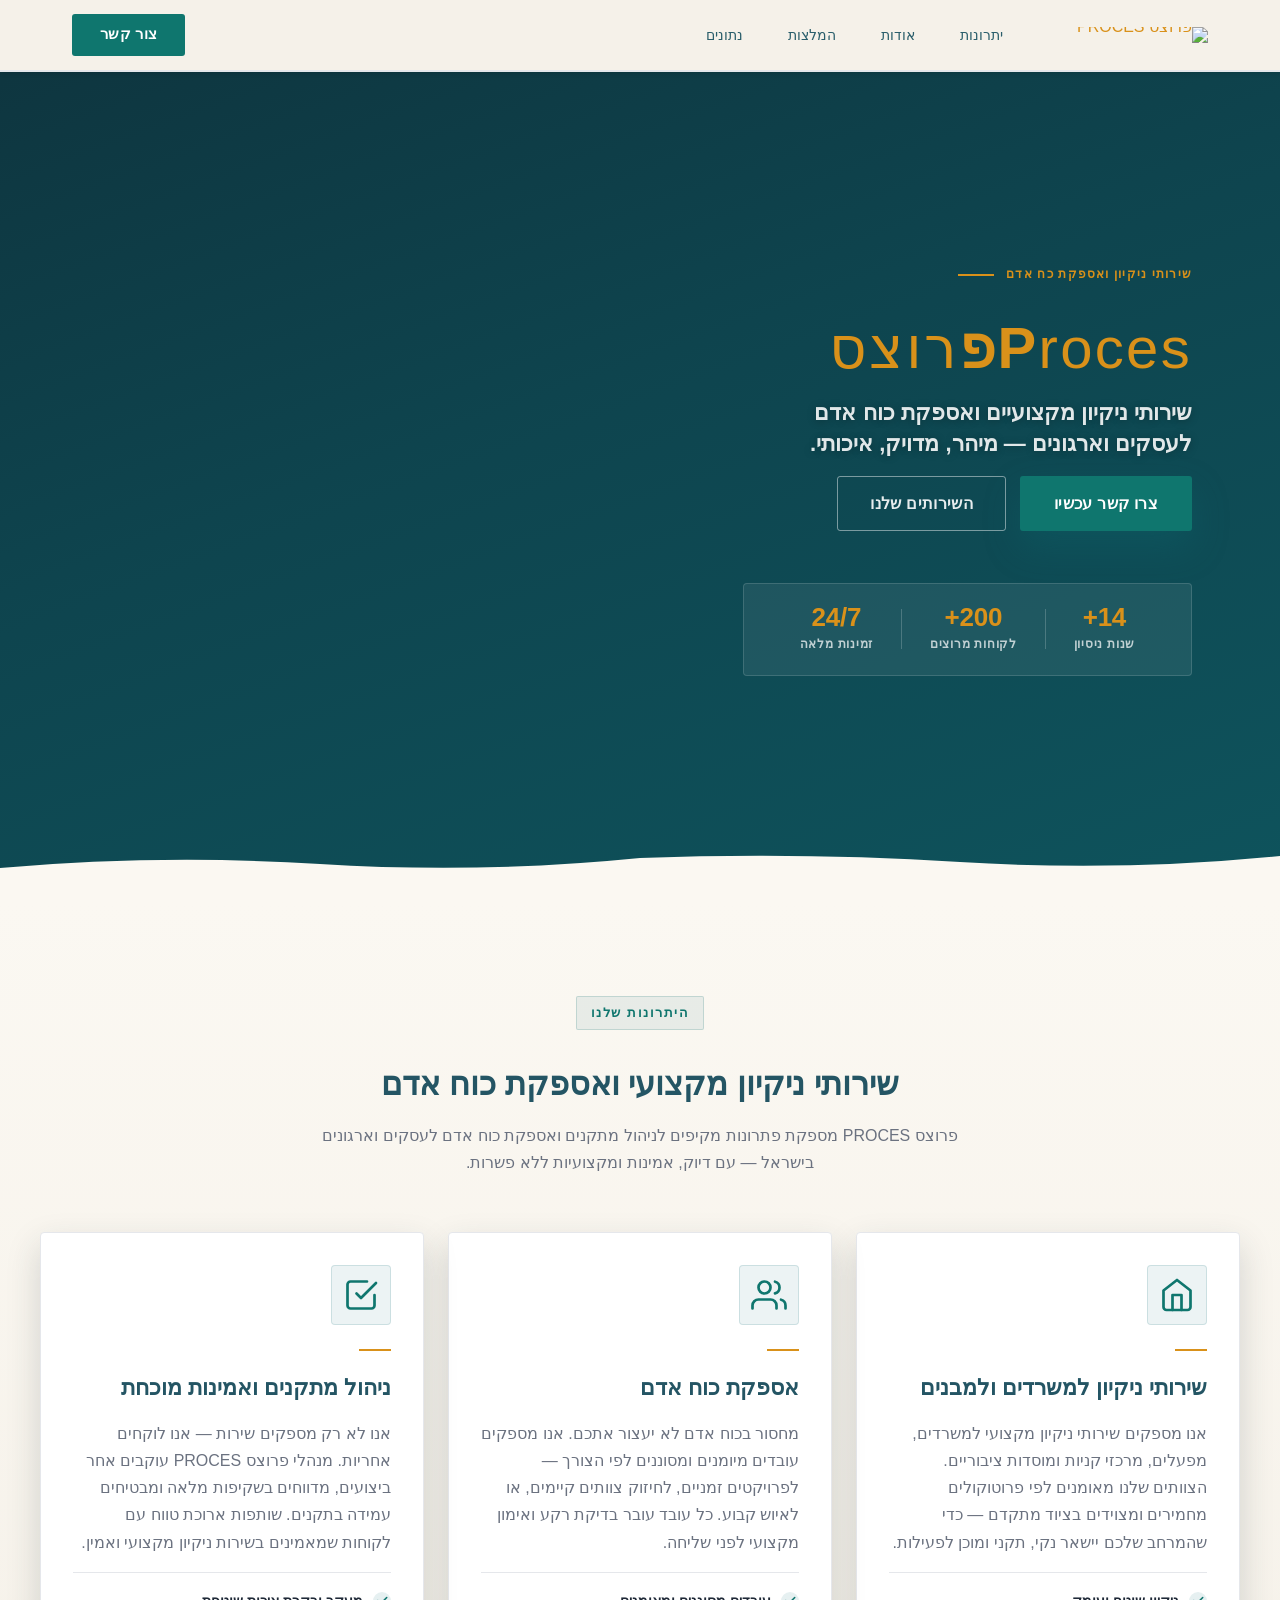
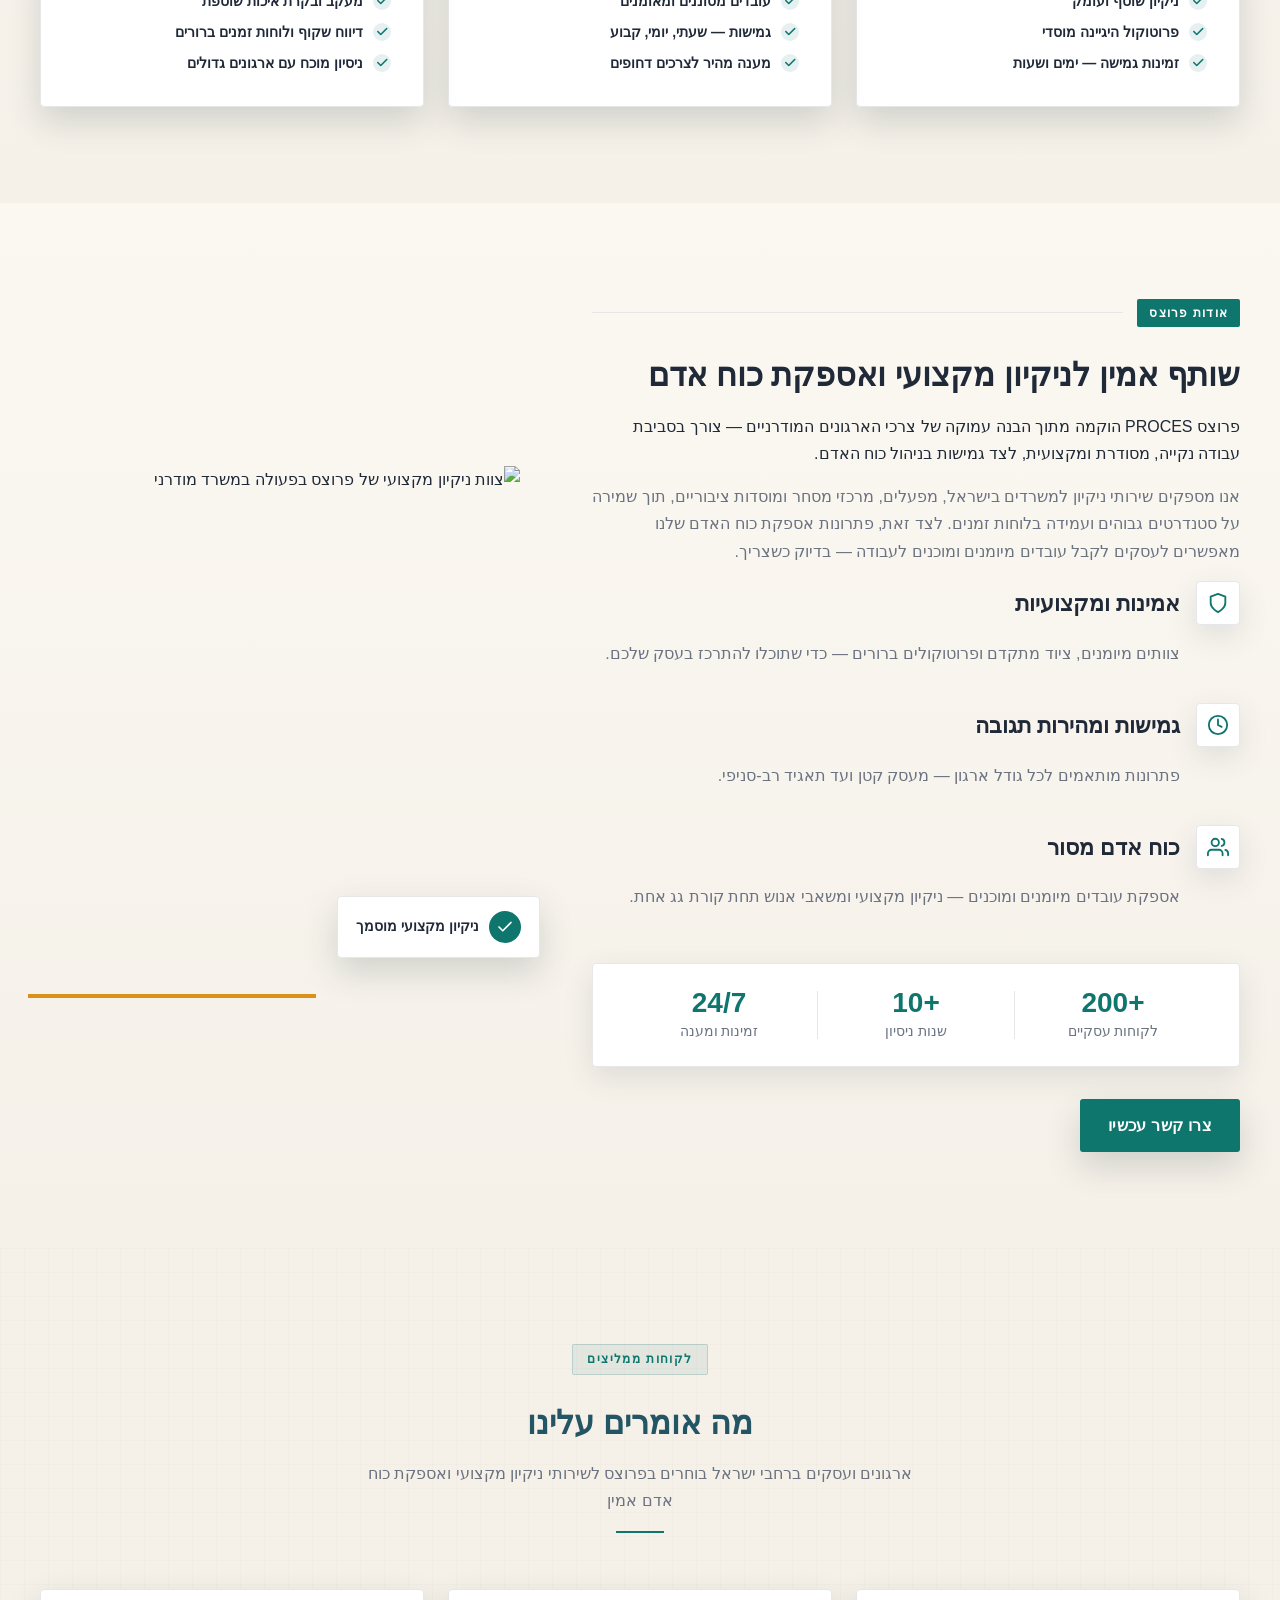
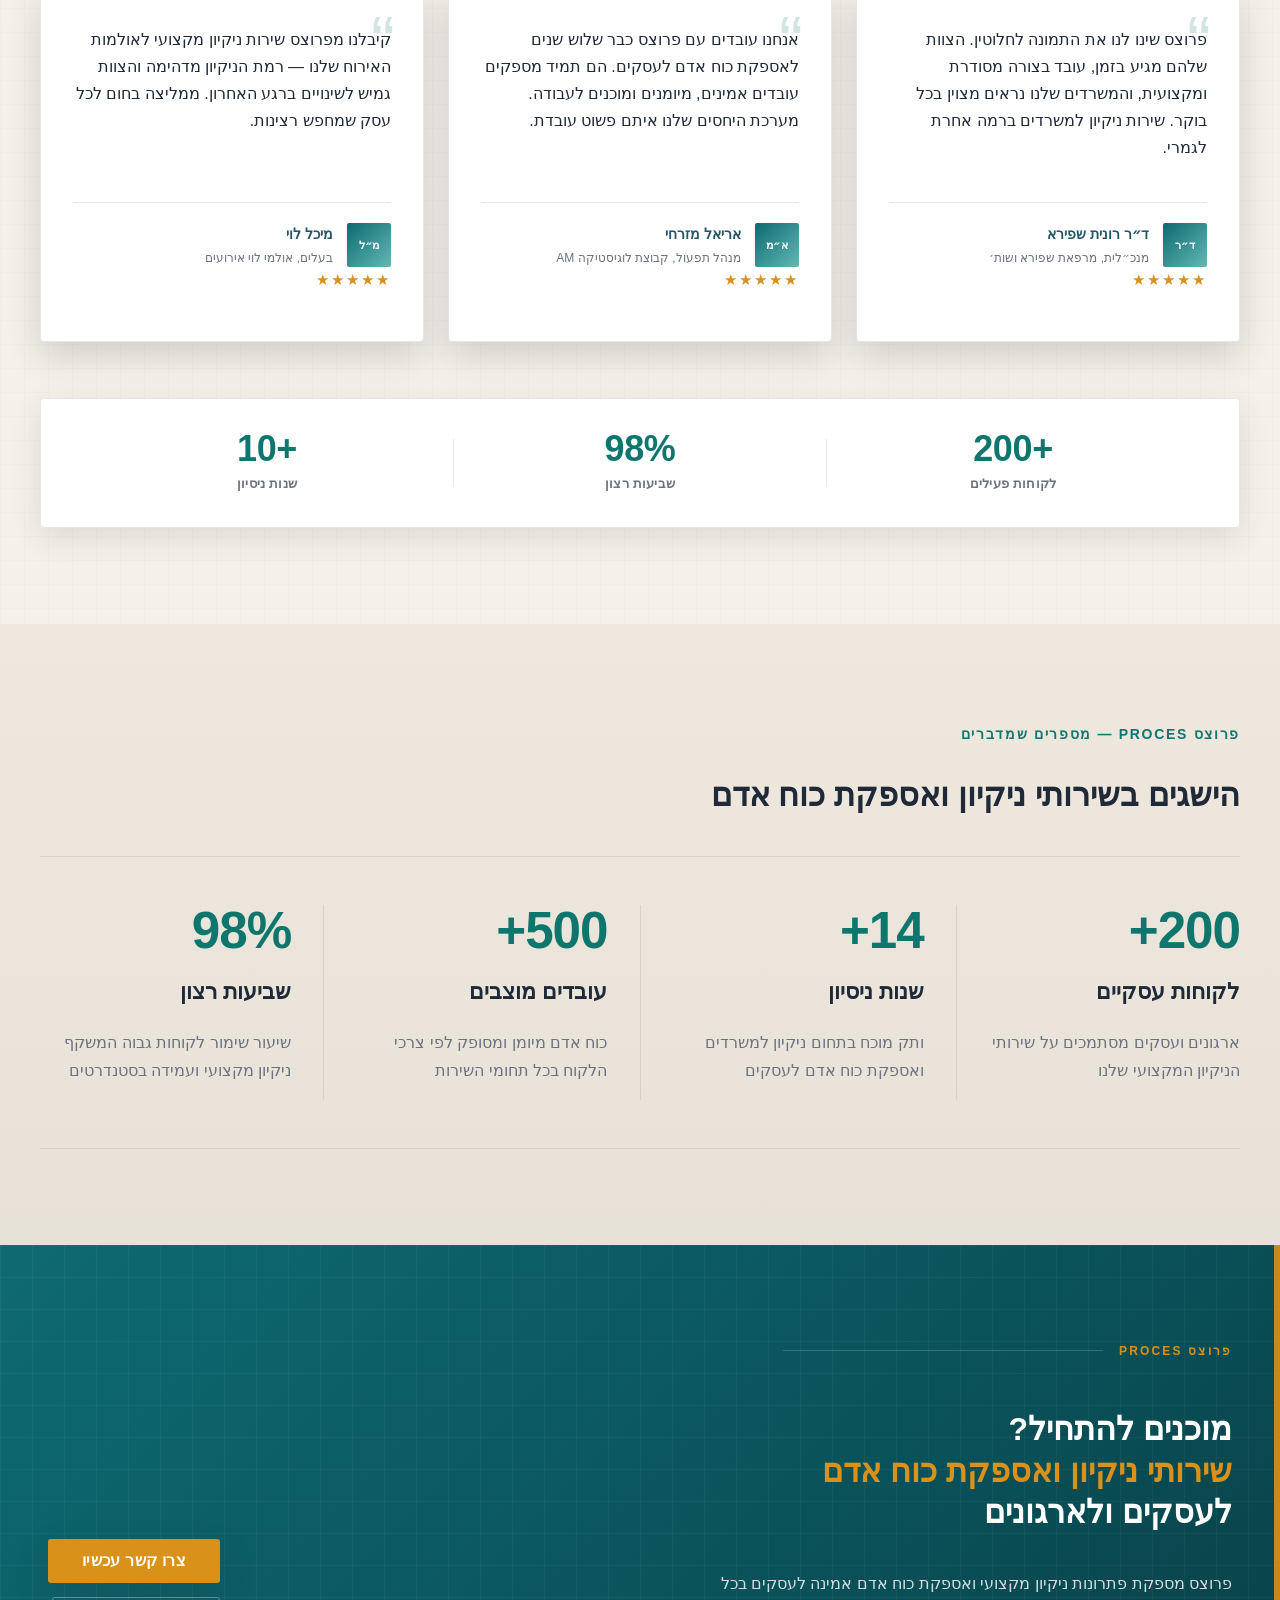
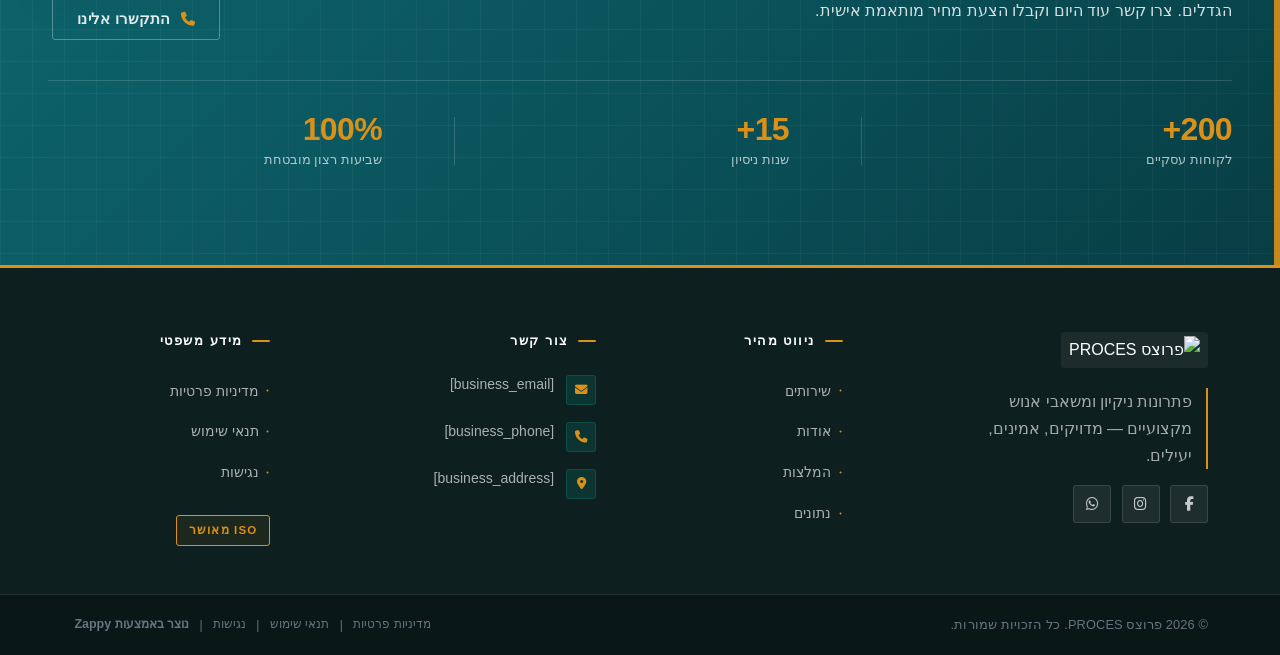
==== commit eee263e8: "Incremental sync: 1 page(s) — text_edit" ====
--- a/public/index.html
+++ b/public/index.html
@@ -1 +1 @@
-<!doctype html><html dir="rtl" lang="he"><head><meta charset="UTF-8"><meta content="width=device-width,initial-scale=1" name="viewport"><meta content="index, follow" name="robots"><title>שירותי ניקיון — פרוצס PROCES</title><meta content="A company offering cleaning services and manpower supply solutions. The business operates in the facility management and staffing sector, providing both profess" name="description"><meta content="שירותי ניקיון, שירותי ניקיון למשרדים בישראל, אספקת כוח אדם לעסקים, ניקיון מקצועי" name="keywords"><link href="/assets/favicon.ico" rel="icon" type="image/x-icon"><link href="/assets/favicon-16x16.png" rel="icon" type="image/png" sizes="16x16"><link href="/assets/favicon-32x32.png" rel="icon" type="image/png" sizes="32x32"><link href="/assets/favicon-48x48.png" rel="icon" type="image/png" sizes="48x48"><link href="/assets/favicon-192x192.png" rel="icon" type="image/png" sizes="192x192"><link href="/assets/favicon-512x512.png" rel="icon" type="image/png" sizes="512x512"><link href="/assets/apple-touch-icon.png" rel="apple-touch-icon"><script>!function(){"use strict";var t="ec23bc7b-a235-4ee6-ac0c-a85f04379e52",e="https://api.zappy5.com/api/analytics/track",a=18e5,n=2592e6,o=!0,i=!0,r=!0;var s=function(){var e="zappy_visitor_"+t,a=null;try{if(a=localStorage.getItem(e)){var o=JSON.parse(a),i=Date.now();if(i-o.created<n)return o.lastSeen=i,localStorage.setItem(e,JSON.stringify(o)),o.id}}catch(t){console.warn("Zappy Analytics: LocalStorage not available")}var r="zv_"+Date.now()+"_"+Math.random().toString(36).substr(2,9);try{localStorage.setItem(e,JSON.stringify({id:r,created:Date.now(),lastSeen:Date.now()}))}catch(t){}return r}(),c=function(){var e="zappy_session_"+t,n=null;try{if(n=sessionStorage.getItem(e)){var o=JSON.parse(n),i=Date.now();if(i-o.timestamp<a)return o.timestamp=i,sessionStorage.setItem(e,JSON.stringify(o)),o.id}}catch(t){console.warn("Zappy Analytics: SessionStorage not available")}var r="zs_"+Date.now()+"_"+Math.random().toString(36).substr(2,9);try{sessionStorage.setItem(e,JSON.stringify({id:r,timestamp:Date.now()}))}catch(t){}return r}();function l(a,n){n=n||{};var o={website_id:t,event_type:a,page_path:window.location.pathname,referrer:document.referrer||"direct",visitor_id:s,session_id:c,metadata:n};if(navigator.sendBeacon){var i=new Blob([JSON.stringify(o)],{type:"application/json"});navigator.sendBeacon(e,i)}else fetch(e,{method:"POST",headers:{"Content-Type":"application/json"},body:JSON.stringify(o),keepalive:!0}).catch(function(t){console.warn("Zappy Analytics: Failed to track event",t)})}o&&l("pageview",{title:document.title,url:window.location.href}),i&&document.addEventListener("click",function(t){var e=t.target;if("BUTTON"===e.tagName||e.closest("button")){var a="BUTTON"===e.tagName?e:e.closest("button");l("click",{element:"button",text:a.textContent.trim().substring(0,100),id:a.id||null,class:a.className||null})}else if("A"===e.tagName||e.closest("a")){var n="A"===e.tagName?e:e.closest("a");l("navigation",{element:"link",text:n.textContent.trim().substring(0,100),href:n.href,external:n.hostname!==window.location.hostname})}},!0),r&&document.addEventListener("submit",function(t){var e=t.target;l("form_submit",{form_id:e.id||null,form_name:e.name||null,form_action:e.action||null,form_method:e.method||"GET"})},!0);var m=Date.now();window.addEventListener("beforeunload",function(){l("page_unload",{time_on_page:Math.floor((Date.now()-m)/1e3),page_path:window.location.pathname})}),window.zappyAnalytics={track:l,getVisitorId:function(){return s},getSessionId:function(){return c}}}()</script><meta content="שירותי ניקיון — פרוצס PROCES" property="og:title"><meta content="A company offering cleaning services and manpower supply solutions. The business operates in the facility management and staffing sector, providing both profess" property="og:description"><meta content="summary_large_image" name="twitter:card"><meta content="שירותי ניקיון — פרוצס PROCES" name="twitter:title"><meta content="A company offering cleaning services and manpower supply solutions. The business operates in the facility management and staffing sector, providing both profess" name="twitter:description"><meta content="website" property="og:type"><meta content="he_IL" property="og:locale"><link href="https://cdnjs.cloudflare.com/ajax/libs/font-awesome/6.4.0/css/all.min.css" rel="stylesheet"><link href="/assets/favicon.ico" rel="icon" type="image/x-icon"><link href="/assets/favicon-16x16.png" rel="icon" type="image/png" sizes="16x16"><link href="/assets/favicon-32x32.png" rel="icon" type="image/png" sizes="32x32"><link href="/assets/favicon-48x48.png" rel="icon" type="image/png" sizes="48x48"><link href="/assets/favicon-192x192.png" rel="icon" type="image/png" sizes="192x192"><link href="/assets/favicon-512x512.png" rel="icon" type="image/png" sizes="512x512"><link href="/assets/apple-touch-icon.png" rel="apple-touch-icon"><link href="https://cdn.jsdelivr.net/npm/vanilla-cookieconsent@3/dist/cookieconsent.css" rel="stylesheet"><script src="https://cdn.jsdelivr.net/npm/vanilla-cookieconsent@3/dist/cookieconsent.umd.js"></script><script src="https://cdn.jsdelivr.net/gh/mickidum/acc_toolbar/acctoolbar/acctoolbar.min.js"></script><link href="/styles.css" rel="stylesheet"><style id="zappy-dropdown-submenu-styles">#navMenu li:has(.sub-menu),.nav-menu li:has(.sub-menu),.navbar li:has(.sub-menu),nav li:has(.sub-menu){position:relative}#navMenu .sub-menu,.nav-menu .sub-menu,.navbar .sub-menu,nav .sub-menu{display:block!important;position:absolute!important;top:100%;left:0;min-width:220px;background:#fff;border-radius:8px;box-shadow:0 8px 25px rgba(0,0,0,.15);padding:8px 0;opacity:0;visibility:hidden;transform:translateY(10px);transition:all .3s ease;z-index:1000;list-style:none;pointer-events:none}#navMenu li:hover>.sub-menu,.nav-menu li:hover>.sub-menu,.navbar li:hover>.sub-menu,nav li:hover>.sub-menu{opacity:1!important;visibility:visible!important;transform:translateY(0)!important;pointer-events:auto!important}.sub-menu li{list-style:none;margin:0;padding:0}.sub-menu a{display:block!important;padding:10px 16px!important;color:var(--text-dark,#333)!important;font-weight:500;text-decoration:none;white-space:nowrap;transition:background-color .2s}.sub-menu .zappy-nav-child>a{padding-left:28px!important;font-size:.9em!important;opacity:.85!important}[dir=rtl] .sub-menu .zappy-nav-child>a,html[lang=ar] .sub-menu .zappy-nav-child>a,html[lang=he] .sub-menu .zappy-nav-child>a{padding-left:10px!important;padding-right:28px!important}.sub-menu .zappy-nav-parent>a{font-weight:600!important}.sub-menu a:hover{background-color:#f5f5f5}[dir=rtl] .nav-menu .sub-menu,[dir=rtl] .navbar .sub-menu,[dir=rtl] nav .sub-menu,html[lang=ar] .nav-menu .sub-menu,html[lang=ar] .navbar .sub-menu,html[lang=ar] nav .sub-menu,html[lang=he] .nav-menu .sub-menu,html[lang=he] .navbar .sub-menu,html[lang=he] nav .sub-menu{left:auto!important;right:0!important}.sub-menu:empty,.sub-menu:not(:has(li)):not(:has(> a)),.sub-menu:not(:has(li:not(.zappy-hidden-menu-item))):not(:has(> a)){display:none!important;opacity:0!important;visibility:hidden!important;pointer-events:none!important}li:has(.menu-group-title):hover>.sub-menu{opacity:1!important;visibility:visible!important;transform:translateY(0)!important;pointer-events:auto!important}#navMenu>li>.menu-group-title,.nav-menu>li>.menu-group-title{display:inline-block;padding:.5rem 1rem;cursor:default;user-select:none}@media (max-width:768px){#navMenu .sub-menu,.nav-menu .sub-menu,.navbar .sub-menu,nav .sub-menu{position:static!important;transform:none!important;box-shadow:none!important;background:0 0!important;max-height:0;overflow:hidden;opacity:0;visibility:hidden;transition:max-height .3s ease,opacity .3s ease;padding:0!important;border-radius:0!important}#navMenu .sub-menu.mobile-expanded,.nav-menu .sub-menu.mobile-expanded,.navbar .sub-menu.mobile-expanded{max-height:none!important;overflow-y:visible!important;opacity:1!important;visibility:visible!important;padding:8px 0 8px 16px!important}[dir=rtl] .sub-menu.mobile-expanded,html[lang=he] .sub-menu.mobile-expanded{padding:8px 16px 8px 0!important}#navMenu li:hover>.sub-menu,.nav-menu li:hover>.sub-menu,.navbar li:hover>.sub-menu,nav li:hover>.sub-menu{opacity:0;visibility:hidden;pointer-events:none}#navMenu li>.sub-menu.mobile-expanded,.nav-menu li>.sub-menu.mobile-expanded,.navbar li>.sub-menu.mobile-expanded,nav li>.sub-menu.mobile-expanded{opacity:1!important;visibility:visible!important;pointer-events:auto!important}#navMenu li:has(.sub-menu),.nav-menu li:has(.sub-menu),.navbar li:has(.sub-menu),nav li:has(.sub-menu){display:flex!important;flex-wrap:wrap!important;align-items:center!important;position:relative!important;min-height:44px!important}#navMenu li:has(.sub-menu)>a,.nav-menu li:has(.sub-menu)>a,.navbar li:has(.sub-menu)>a,nav li:has(.sub-menu)>a{flex:1!important;min-width:0!important}#navMenu li:has(.sub-menu)>.menu-group-title,.nav-menu li:has(.sub-menu)>.menu-group-title,.navbar li:has(.sub-menu)>.menu-group-title,nav li:has(.sub-menu)>.menu-group-title{flex:1!important;min-width:0!important;padding:0!important;line-height:inherit!important}#navMenu li:has(.sub-menu)>.sub-menu,.nav-menu li:has(.sub-menu)>.sub-menu,.navbar li:has(.sub-menu)>.sub-menu,nav li:has(.sub-menu)>.sub-menu{flex-basis:100%!important;width:100%!important}#navMenu li:has(.sub-menu)>a [class*=arrow],#navMenu li:has(.sub-menu)>a [class*=chevron],.nav-menu li:has(.sub-menu)>a .fa-angle-down,.nav-menu li:has(.sub-menu)>a .fa-chevron-down,.nav-menu li:has(.sub-menu)>a [class*=arrow],.nav-menu li:has(.sub-menu)>a [class*=chevron],nav li:has(.sub-menu)>a [class*=arrow],nav li:has(.sub-menu)>a [class*=chevron]{display:none!important;visibility:hidden!important}.mobile-submenu-toggle{display:flex!important;align-items:center!important;justify-content:center!important;width:44px!important;height:auto!important;background:0 0!important;border:none!important;cursor:pointer!important;color:var(--text-dark)!important;position:static!important;flex-shrink:0!important;align-self:stretch!important;z-index:2!important;padding:0!important;margin:0!important}.mobile-submenu-toggle::after{content:''!important;width:0!important;height:0!important;border-left:6px solid transparent!important;border-right:6px solid transparent!important;border-top:7px solid currentColor!important;transition:transform .3s ease!important}.mobile-submenu-toggle.expanded::after{transform:rotate(180deg)!important}.sub-menu a{padding:10px 0!important;display:block!important;color:var(--text-dark)!important;white-space:normal!important}.sub-menu .zappy-nav-child>a{padding-left:28px!important;font-size:.9em!important;opacity:.85!important}[dir=rtl] .sub-menu .zappy-nav-child>a,html[lang=ar] .sub-menu .zappy-nav-child>a,html[lang=he] .sub-menu .zappy-nav-child>a{padding-left:0!important;padding-right:28px!important}.sub-menu .zappy-nav-parent>a{font-weight:600!important}#navMenu.active,.nav-menu.active{max-width:100vw!important;overflow-x:hidden!important;box-sizing:border-box!important}.navbar .sub-menu li a,.zappy-products-dropdown .sub-menu a,nav.navbar .sub-menu li a{color:var(--text-dark)!important}}@media (min-width:769px){.mobile-submenu-toggle{display:none!important}}</style><style id="mobile-lang-menu-deployed-css">@media (max-width:768px){.lang-switcher,.nav-container .lang-switcher,.nav-cta-container .lang-switcher,.nav-ecommerce-icons .lang-switcher,.nav-icons-left .lang-switcher,.navbar .lang-switcher,.navbar .nav-cta-container .lang-switcher{display:none!important}.mobile-lang-menu{width:100%;border-top:1px solid rgba(128,128,128,.2);padding:8px 0 0 0;margin-top:8px}.mobile-lang-toggle{display:flex!important;align-items:center;justify-content:space-between;width:100%;padding:12px 16px;background:0 0;border:none;cursor:pointer;font-size:15px;color:inherit;font-family:inherit}.mobile-lang-toggle::after{content:'';display:inline-block;width:8px;height:8px;border-right:2px solid currentColor;border-bottom:2px solid currentColor;transform:rotate(45deg);transition:transform .3s ease;margin-left:8px}.mobile-lang-toggle.expanded::after{transform:rotate(-135deg)}.mobile-lang-options{max-height:0;overflow:hidden;transition:max-height .3s ease}.mobile-lang-options.expanded{max-height:300px}.mobile-lang-option{display:flex!important;align-items:center;gap:10px;padding:10px 24px;text-decoration:none;color:inherit;font-size:14px;font-family:inherit}.mobile-lang-option:hover{background:rgba(128,128,128,.1)}.mobile-lang-option.active{font-weight:600;opacity:.7;pointer-events:none}.mobile-lang-option img{width:20px;height:20px;border-radius:50%}}@media (min-width:769px){.mobile-lang-menu{display:none!important}}</style><style id="zappy-widget-visibility">#mic-access-tool-box,#mic-access-tool-general-button,#mic-init-access-tool #mic-access-tool-box,#mic-init-access-tool #mic-access-tool-general-button,#mic-init-access-tool .mic-access-tool-general-button,._access-icon,._access-menu,.mic-access-tool-box,.mic-access-tool-general-button,div[id*=mic-access-tool-box]{display:none!important;visibility:hidden!important;opacity:0!important;pointer-events:none!important}</style></head><body><nav class="navbar" dir="rtl"><button aria-label="Menu" class="mobile-toggle" id="mobileToggle"><svg viewBox="0 0 24 24" fill="none" height="24" width="24" class="hamburger-icon"><path d="M3 12h18M3 6h18M3 18h18" stroke="currentColor" stroke-linecap="round" stroke-width="2"></path></svg><svg viewBox="0 0 24 24" fill="none" height="24" width="24" class="close-icon" style="display:none"><path d="M18 6L6 18M6 6l12 12" stroke="currentColor" stroke-linecap="round" stroke-width="2"></path></svg></button><button aria-label="Call" class="phone-header-btn" data-phone="[business_phone]"><svg viewBox="0 0 24 24" fill="currentColor" height="20" width="20"><path d="M22 16.92v3a2 2 0 0 1-2.18 2 19.79 19.79 0 0 1-8.63-3.07 19.5 19.5 0 0 1-6-6 19.79 19.79 0 0 1-3.07-8.67A2 2 0 0 1 4.11 2h3a2 2 0 0 1 2 1.72 12.84 12.84 0 0 0 .7 2.81 2 2 0 0 1-.45 2.11L8.09 9.91a16 16 0 0 0 6 6l1.27-1.27a2 2 0 0 1 2.11-.45 12.84 12.84 0 0 0 2.81.7A2 2 0 0 1 22 16.92z"></path></svg></button><div class="nav-container"><div class="nav-right-group"><div class="nav-brand"><a href="/" class="logo-link"><img alt="פרוצס PROCES" src="/assets/proces-logo.webp" class="logo"></a></div><ul class="nav-menu" id="navMenu"><li><a href="#features">יתרונות</a></li><li><a href="#about">אודות</a></li><li><a href="#testimonials">המלצות</a></li><li><a href="#stats">נתונים</a></li></ul></div><div class="nav-cta-container"><a href="#cta" class="nav-cta-btn">צור קשר</a></div></div></nav><script>window.addEventListener("load",function(){const e=document.querySelector(".navbar, nav, header");if(!e)return void console.log("[Navbar] Navbar element not found");let t=document.getElementById("mobileToggle")||document.querySelector(".mobile-toggle")||document.querySelector(".hamburger")||document.querySelector(".hamburger-menu")||document.querySelector(".menu-toggle")||document.querySelector(".burger-menu")||document.querySelector('[aria-label="Menu"]')||document.querySelector('[aria-label="תפריט"]');const o=document.querySelector(".phone-header-btn"),n=window.getComputedStyle(e);let r=n.backgroundColor;if(console.log("[Navbar] Initial navbar background:",r),"transparent"===r||"rgba(0, 0, 0, 0)"===r||r.startsWith("rgba")&&r.includes(", 0)")){const e=n.backgroundImage;if(e&&"none"!==e)console.log("[Navbar] Navbar has background image/gradient, using dark text"),r="rgb(240, 240, 240)";else{const e=window.getComputedStyle(document.body).backgroundColor;console.log("[Navbar] Navbar transparent, using body background:",e),r=e}}const i=r.match(/\d+/g);if(i&&i.length>=3){const e=(.299*parseInt(i[0])+.587*parseInt(i[1])+.114*parseInt(i[2]))/255;console.log("[Navbar] Mobile button colors preserved from Claude CSS (luminance:",e.toFixed(2)+")");const n=document.createElement("style");n.id="zappy-mobile-nav-fix";document.documentElement.lang;document.documentElement.dir,n.textContent='\n        /* Hide mobile buttons on desktop, show only on mobile */\n        @media (min-width: 769px) {\n          .mobile-toggle,\n          .phone-header-btn {\n            display: none !important;\n          }\n        }\n        \n        /* Show and position mobile buttons correctly on mobile */\n        @media (max-width: 768px) {\n          .mobile-toggle,\n          .phone-header-btn {\n            position: absolute !important;\n            top: 50% !important;\n            transform: translateY(-50%) !important;\n            z-index: 1001 !important;\n            display: flex !important;\n            align-items: center !important;\n            justify-content: center !important;\n            width: 36px !important;\n            height: 36px !important;\n            border-radius: 50% !important;\n            border: none !important;\n            cursor: pointer !important;\n            padding: 6px !important;\n            background: none !important;\n            color: var(--nav-text, var(--text-dark)) !important;\n          }\n          \n          /* LTR positioning (default): hamburger LEFT, phone RIGHT */\n          html:not([dir="rtl"]):not([lang="he"]):not([lang="ar"]) .mobile-toggle,\n          html[dir="ltr"] .mobile-toggle {\n            left: 12px !important;\n            right: auto !important;\n          }\n          html:not([dir="rtl"]):not([lang="he"]):not([lang="ar"]) .phone-header-btn,\n          html[dir="ltr"] .phone-header-btn {\n            right: 12px !important;\n            left: auto !important;\n          }\n          \n          /* RTL positioning: hamburger RIGHT, phone LEFT */\n          html[dir="rtl"] .mobile-toggle,\n          html[lang="he"] .mobile-toggle,\n          html[lang="ar"] .mobile-toggle {\n            right: 12px !important;\n            left: auto !important;\n          }\n          html[dir="rtl"] .phone-header-btn,\n          html[lang="he"] .phone-header-btn,\n          html[lang="ar"] .phone-header-btn {\n            left: 12px !important;\n            right: auto !important;\n          }\n          \n          /* CRITICAL: Ensure nav-container has min-height on mobile */\n          /* All children are positioned absolutely/fixed on mobile, so height:auto collapses to 0 */\n          .nav-container {\n            min-height: 70px !important;\n            position: relative !important;\n          }\n          \n          /* Ensure SVG icons are properly sized and inherit color */\n          .mobile-toggle svg,\n          .phone-header-btn svg {\n            width: 24px !important;\n            height: 24px !important;\n            /* Don\'t force display - let JavaScript control hamburger/close toggle */\n          }\n          \n          /* Reset nav-cta-container on mobile - remove desktop box-shadow/padding */\n          /* that creates a visible ghost box when CTA button is hidden */\n          .nav-cta-container {\n            box-shadow: none !important;\n            padding: 0 !important;\n          }\n          \n          /* Hide nav-cta-container entirely on mobile when there\'s no lang-switcher */\n          /* (only the CTA button is inside, and it\'s hidden on mobile) */\n          .nav-cta-container:not(:has(.lang-switcher)) {\n            display: none !important;\n          }\n          \n          /* CRITICAL: Prevent hero image fade gradient from bleeding over headline text */\n          /* The .image-fade-gradient has bottom: -30px (extends below parent) */\n          /* On mobile stacked layout, this overlaps the h1 text below the image */\n          .hero-image-column {\n            overflow: hidden !important;\n          }\n          .image-fade-gradient {\n            bottom: 0 !important;\n          }\n          \n          /* Hide desktop language switcher on mobile - hamburger menu handles it */\n          /* High specificity to override stored CSS */\n          .lang-switcher,\n          .nav-cta-container .lang-switcher,\n          .nav-container .lang-switcher,\n          .navbar .lang-switcher,\n          .navbar .nav-cta-container .lang-switcher {\n            display: none !important;\n          }\n        }\n      ';const r=document.getElementById("zappy-mobile-nav-fix");r&&r.remove(),document.head.appendChild(n),console.log("[Navbar] Critical CSS injected for mobile nav positioning");const l=window.innerWidth<=768;if(t){const e=t.querySelector(".hamburger-icon"),o=t.querySelector(".close-icon");e&&(e.style.setProperty("width","24px","important"),e.style.setProperty("height","24px","important"),e.style.setProperty("display","block","important")),o&&(o.style.setProperty("width","24px","important"),o.style.setProperty("height","24px","important"),o.style.setProperty("display","none","important")),l?(t.style.setProperty("position","absolute","important"),t.style.setProperty("top","50%","important"),t.style.setProperty("transform","translateY(-50%)","important"),t.style.setProperty("z-index","1001","important"),t.style.removeProperty("left"),t.style.removeProperty("right"),console.log("[Navbar] Mobile toggle positioning applied (mobile viewport)")):(t.style.removeProperty("position"),t.style.removeProperty("top"),t.style.removeProperty("transform"),t.style.removeProperty("z-index"),t.style.removeProperty("left"),t.style.removeProperty("right"),console.log("[Navbar] Desktop viewport - cleared mobile toggle inline positioning"))}if(o){const e=o.querySelector("svg");e&&(e.style.width="24px",e.style.height="24px",e.setAttribute("width","24"),e.setAttribute("height","24")),l?(o.style.setProperty("position","absolute","important"),o.style.setProperty("top","50%","important"),o.style.setProperty("transform","translateY(-50%)","important"),o.style.setProperty("z-index","1001","important"),o.style.removeProperty("left"),o.style.removeProperty("right"),console.log("[Navbar] Phone button positioning applied (mobile viewport)")):(o.style.removeProperty("position"),o.style.removeProperty("top"),o.style.removeProperty("transform"),o.style.removeProperty("z-index"),o.style.removeProperty("left"),o.style.removeProperty("right"),console.log("[Navbar] Desktop viewport - cleared phone button inline positioning"))}}else console.log("[Navbar] Could not parse background color:",r);t=document.getElementById("mobileToggle")||document.querySelector(".mobile-toggle")||document.querySelector(".hamburger")||document.querySelector(".hamburger-menu")||document.querySelector(".menu-toggle")||document.querySelector(".burger-menu")||document.querySelector('[aria-label="Menu"]')||document.querySelector('[aria-label="תפריט"]');const l=document.getElementById("navMenu")||document.querySelector(".nav-menu")||document.querySelector(".nav-links")||document.querySelector("nav ul:not(.submenu)");if(!t||!l)return void console.log("[Navbar] Mobile toggle or menu not found:",{toggle:!!t,menu:!!l});l.id||(l.id="navMenu"),console.log("[Navbar] Initializing mobile menu...");const a=t.cloneNode(!0);t.parentNode.replaceChild(a,t),a.addEventListener("click",function(e){e.preventDefault(),e.stopPropagation();const t=this.querySelector(".hamburger-icon"),o=this.querySelector(".close-icon");l.classList.contains("active")?(l.classList.remove("active"),t&&t.style.setProperty("display","block","important"),o&&o.style.setProperty("display","none","important"),document.body.style.overflow="",console.log("[Navbar] Menu closed")):(l.classList.add("active"),t&&t.style.setProperty("display","none","important"),o&&o.style.setProperty("display","block","important"),document.body.style.overflow="hidden",console.log("[Navbar] Menu opened"))}),l.querySelectorAll("a").forEach(function(e){e.addEventListener("click",function(){if("#"===this.getAttribute("href"))return;const e=a.querySelector(".hamburger-icon"),t=a.querySelector(".close-icon");l.classList.remove("active"),e&&e.style.setProperty("display","block","important"),t&&t.style.setProperty("display","none","important"),document.body.style.overflow="",console.log("[Navbar] Menu closed (link clicked)")})});var s=l.querySelectorAll(".dropdown-toggle");s.forEach(function(e){e.addEventListener("click",function(e){e.preventDefault(),e.stopPropagation();var t=this.closest(".nav-dropdown");t&&(t.parentNode.querySelectorAll(".nav-dropdown.open").forEach(function(e){e!==t&&e.classList.remove("open")}),t.classList.toggle("open"),console.log("[Navbar] Dropdown toggled:",t.classList.contains("open")?"open":"closed"))})}),document.addEventListener("click",function(e){e.target.closest(".nav-dropdown")||document.querySelectorAll(".nav-dropdown.open").forEach(function(e){e.classList.remove("open")})}),console.log("[Navbar] Dropdown handlers initialized for "+s.length+" dropdowns"),o&&o.addEventListener("click",function(){const e=document.querySelectorAll('a[href^="tel:"]'),t=e.length>0?e[0].getAttribute("href").replace("tel:",""):"[business_phone]";window.location.href="tel:"+t,console.log("[Navbar] Phone button clicked")}),console.log("[Navbar] Mobile menu initialized successfully");const p=function(){const e=document.querySelector(".whatsapp-float");e&&(window.innerWidth>=769?(e.style.setProperty("display","none","important"),e.style.setProperty("visibility","hidden","important"),e.style.setProperty("opacity","0","important"),e.style.setProperty("pointer-events","none","important"),console.log("[WhatsApp] Button hidden on desktop")):(e.style.removeProperty("display"),e.style.removeProperty("visibility"),e.style.removeProperty("opacity"),e.style.removeProperty("pointer-events"),console.log("[WhatsApp] Button visible on mobile")))};let c;p(),window.addEventListener("resize",function(){clearTimeout(c),c=setTimeout(p,100)})})</script><main><section class="index-hero-section" data-layout-spec="בית-hero" dir="rtl" id="hero" data-hero-type="fullscreen-scrim"><div class="index-hero-bg"><img alt="שירותי ניקיון ואספקת כוח אדם מקצועי – פרוצס PROCES" src="/assets/site-index-hero-image-1.webp" data-context="Professional facility management scene: a pristine modern office building lobby or large commercial space being cleaned by uniformed professional staff, with polished floors, bright lighting, and a sense of order and discipline. The image should convey trust, cleanliness, and corporate professionalism. Teal and white color tones. Wide cinematic format." data-placeholder="index-hero-image-1" height="700" width="1200" data-element-id="img-1776595328960-babcy1via" data-element-type="image" data-hero-background="true" data-hero-bg="true"></div><div class="index-hero-scrim" aria-hidden="true"></div><div class="index-hero-container"><div class="index-hero-content"><div class="index-hero-badge"><span class="index-hero-badge-line" aria-hidden="true"></span><span class="index-hero-badge-text">שירותי ניקיון ואספקת כח אדם</span></div><h1 class="index-hero-h1"></h1><h1><span class="index-hero-h1-en">P<span style="font-weight:normal">roces</span>פ<span style="font-weight:normal">רוצס</span></span></h1><h3 class="index-hero-sub">שירותי ניקיון מקצועיים ואספקת כוח אדם<br class="index-hero-br">לעסקים וארגונים — מיהר, מדויק, איכותי.</h3><div class="index-hero-ctas"><a href="#contact" class="index-hero-btn-primary" data-element-id="btn-1776595328946-rf9qn48a3" data-element-type="button" data-native-element="true" style="outline:none">צרו קשר עכשיו</a><a href="#services" class="index-hero-btn-ghost" data-element-id="btn-1776595328946-88ew8h12d" data-element-type="button" data-native-element="true">השירותים שלנו</a></div><div class="index-hero-trust"><div class="index-hero-trust-item"><span class="index-hero-trust-num">14+</span><span class="index-hero-trust-label">שנות ניסיון</span></div><div class="index-hero-trust-divider" aria-hidden="true"></div><div class="index-hero-trust-item"><span class="index-hero-trust-num">200+</span><span class="index-hero-trust-label">לקוחות מרוצים</span></div><div class="index-hero-trust-divider" aria-hidden="true"></div><div class="index-hero-trust-item"><span class="index-hero-trust-num">24/7</span><span class="index-hero-trust-label">זמינות מלאה</span></div></div></div></div><div class="index-hero-divider-wrapper"><svg viewBox="0 0 1200 60" aria-hidden="true" xmlns="http://www.w3.org/2000/svg" data-no-icon-edit="true" preserveAspectRatio="none"><path d="M0,60 L0,28 Q150,14 300,24 T600,18 Q750,12 900,22 T1200,16 L1200,60 Z" fill="#FBF8F2"></path></svg></div></section><section class="index-features-section" data-layout-spec="בית-features" dir="rtl" id="features"><div class="index-features-container"><div class="index-features-header"><p class="zappy-editable"><span class="index-features-label">היתרונות שלנו</span></p><h2 class="index-features-title">שירותי ניקיון מקצועי ואספקת כוח אדם</h2><p class="index-features-subtitle">פרוצס PROCES מספקת פתרונות מקיפים לניהול מתקנים ואספקת כוח אדם לעסקים וארגונים בישראל — עם דיוק, אמינות ומקצועיות ללא פשרות.</p></div><div class="index-features-grid zappy-preserve-css-grid" data-original-gap="24px" data-original-item-width="384" data-zappy-auto-grid="true" data-zappy-explicit-columns="true" id="zappy-auto-grid-1776595329016-4t8j5f" style="--zappy-grid-cols:repeat(3, minmax(0, 1fr));display:grid;grid-template-columns:repeat(3, minmax(0, 1fr));align-items:stretch !important"><article class="index-feature-card" data-grid-item-index="0"><div class="index-feature-icon-wrap"><svg viewBox="0 0 24 24" fill="none" height="36" width="36" aria-hidden="true" data-element-type="icon" data-icon-type="svg" stroke="currentColor" stroke-linecap="round" stroke-linejoin="round" stroke-width="1.8" xmlns="http://www.w3.org/2000/svg"><path d="M3 9l9-7 9 7v11a2 2 0 0 1-2 2H5a2 2 0 0 1-2-2z"></path><polyline points="9 22 9 12 15 12 15 22"></polyline></svg></div><div class="index-feature-content"><div class="index-feature-accent-line"></div><h3 class="index-feature-title">שירותי ניקיון למשרדים ולמבנים</h3><p class="index-feature-desc">אנו מספקים שירותי ניקיון מקצועי למשרדים, מפעלים, מרכזי קניות ומוסדות ציבוריים. הצוותים שלנו מאומנים לפי פרוטוקולים מחמירים ומצוידים בציוד מתקדם — כדי שהמרחב שלכם יישאר נקי, תקני ומוכן לפעילות.</p><ul class="index-feature-list"><li><i class="fas fa-check" aria-hidden="true" data-element-id="icon-1776595328958-dmcmgp5nd" data-element-type="icon" data-icon-type="fontawesome" style="pointer-events:auto;cursor:pointer"></i><span>ניקיון שוטף ועומק</span></li><li><i class="fas fa-check" aria-hidden="true" data-element-id="icon-1776595328958-0wnebsvia" data-element-type="icon" data-icon-type="fontawesome" style="pointer-events:auto;cursor:pointer"></i><span>פרוטוקולי היגיינה מוסדיים</span></li><li><i class="fas fa-check" aria-hidden="true" data-element-id="icon-1776595328959-40iucxvvf" data-element-type="icon" data-icon-type="fontawesome" style="pointer-events:auto;cursor:pointer"></i><span>זמינות גמישה — ימים ושעות</span></li></ul></div></article><article class="index-feature-card" data-grid-item-index="1"><div class="index-feature-icon-wrap"><svg viewBox="0 0 24 24" fill="none" height="36" width="36" aria-hidden="true" data-element-type="icon" data-icon-type="svg" stroke="currentColor" stroke-linecap="round" stroke-linejoin="round" stroke-width="1.8" xmlns="http://www.w3.org/2000/svg"><path d="M17 21v-2a4 4 0 0 0-4-4H5a4 4 0 0 0-4 4v2"></path><circle cx="9" cy="7" r="4"></circle><path d="M23 21v-2a4 4 0 0 0-3-3.87"></path><path d="M16 3.13a4 4 0 0 1 0 7.75"></path></svg></div><div class="index-feature-content"><div class="index-feature-accent-line"></div><h3 class="index-feature-title">אספקת כוח אדם</h3><p class="index-feature-desc">מחסור בכוח אדם לא יעצור אתכם. אנו מספקים עובדים מיומנים ומסוננים לפי הצורך — לפרויקטים זמניים, לחיזוק צוותים קיימים, או לאיוש קבוע. כל עובד עובר בדיקת רקע ואימון מקצועי לפני שליחה.</p><ul class="index-feature-list"><li><i class="fas fa-check" aria-hidden="true" data-element-id="icon-1776595328959-r4b284tow" data-element-type="icon" data-icon-type="fontawesome" style="pointer-events:auto;cursor:pointer"></i><span>עובדים מסוננים ומאומנים</span></li><li><i class="fas fa-check" aria-hidden="true" data-element-id="icon-1776595328959-yne2hdesm" data-element-type="icon" data-icon-type="fontawesome" style="pointer-events:auto;cursor:pointer"></i><span>גמישות — שעתי, יומי, קבוע</span></li><li><i class="fas fa-check" aria-hidden="true" data-element-id="icon-1776595328959-9445tmr00" data-element-type="icon" data-icon-type="fontawesome" style="pointer-events:auto;cursor:pointer"></i><span>מענה מהיר לצרכים דחופים</span></li></ul></div></article><article class="index-feature-card" data-grid-item-index="2"><div class="index-feature-icon-wrap"><svg viewBox="0 0 24 24" fill="none" height="36" width="36" aria-hidden="true" data-element-type="icon" data-icon-type="svg" stroke="currentColor" stroke-linecap="round" stroke-linejoin="round" stroke-width="1.8" xmlns="http://www.w3.org/2000/svg"><polyline points="9 11 12 14 22 4"></polyline><path d="M21 12v7a2 2 0 0 1-2 2H5a2 2 0 0 1-2-2V5a2 2 0 0 1 2-2h11"></path></svg></div><div class="index-feature-content"><div class="index-feature-accent-line"></div><h3 class="index-feature-title">ניהול מתקנים ואמינות מוכחת</h3><p class="index-feature-desc">אנו לא רק מספקים שירות — אנו לוקחים אחריות. מנהלי פרוצס PROCES עוקבים אחר ביצועים, מדווחים בשקיפות מלאה ומבטיחים עמידה בתקנים. שותפות ארוכת טווח עם לקוחות שמאמינים בשירות ניקיון מקצועי ואמין.</p><ul class="index-feature-list"><li><i class="fas fa-check" aria-hidden="true" data-element-id="icon-1776595328959-c4kjxsfwx" data-element-type="icon" data-icon-type="fontawesome" style="pointer-events:auto;cursor:pointer"></i><span>מעקב ובקרת איכות שוטפת</span></li><li><i class="fas fa-check" aria-hidden="true" data-element-id="icon-1776595328959-7kfni1a8g" data-element-type="icon" data-icon-type="fontawesome" style="pointer-events:auto;cursor:pointer"></i><span>דיווח שקוף ולוחות זמנים ברורים</span></li><li><i class="fas fa-check" aria-hidden="true" data-element-id="icon-1776595328959-xwonbko13" data-element-type="icon" data-icon-type="fontawesome" style="pointer-events:auto;cursor:pointer"></i><span>ניסיון מוכח עם ארגונים גדולים</span></li></ul></div></article></div></div></section><section class="index-about-section" data-layout-spec="בית-about" dir="rtl" id="about"><div class="index-about-container"><div class="index-about-text-col"><div class="index-about-label-row"><span class="index-about-badge">אודות פרוצס</span><div class="index-about-label-line"></div></div><h2 class="index-about-heading">שותף אמין לניקיון מקצועי ואספקת כוח אדם</h2><p class="index-about-lead">פרוצס PROCES הוקמה מתוך הבנה עמוקה של צרכי הארגונים המודרניים — צורך בסביבת עבודה נקייה, מסודרת ומקצועית, לצד גמישות בניהול כוח האדם.</p><p class="index-about-body">אנו מספקים שירותי ניקיון למשרדים בישראל, מפעלים, מרכזי מסחר ומוסדות ציבוריים, תוך שמירה על סטנדרטים גבוהים ועמידה בלוחות זמנים. לצד זאת, פתרונות אספקת כוח האדם שלנו מאפשרים לעסקים לקבל עובדים מיומנים ומוכנים לעבודה — בדיוק כשצריך.</p><div class="index-about-pillars"><div class="index-about-pillar"><div class="index-about-pillar-icon"><svg viewBox="0 0 24 24" fill="none" height="22" width="22" aria-hidden="true" data-element-type="icon" data-icon-type="svg" stroke="currentColor" stroke-linecap="round" stroke-linejoin="round" stroke-width="2"><path d="M12 22s8-4 8-10V5l-8-3-8 3v7c0 6 8 10 8 10z"></path></svg></div><div class="index-about-pillar-content"><h3 class="index-about-pillar-title">אמינות ומקצועיות</h3><p class="index-about-pillar-text">צוותים מיומנים, ציוד מתקדם ופרוטוקולים ברורים — כדי שתוכלו להתרכז בעסק שלכם.</p></div></div><div class="index-about-pillar"><div class="index-about-pillar-icon"><svg viewBox="0 0 24 24" fill="none" height="22" width="22" aria-hidden="true" data-element-type="icon" data-icon-type="svg" stroke="currentColor" stroke-linecap="round" stroke-linejoin="round" stroke-width="2"><circle cx="12" cy="12" r="10"></circle><path d="M12 6v6l4 2"></path></svg></div><div class="index-about-pillar-content"><h3 class="index-about-pillar-title">גמישות ומהירות תגובה</h3><p class="index-about-pillar-text">פתרונות מותאמים לכל גודל ארגון — מעסק קטן ועד תאגיד רב-סניפי.</p></div></div><div class="index-about-pillar"><div class="index-about-pillar-icon"><svg viewBox="0 0 24 24" fill="none" height="22" width="22" aria-hidden="true" data-element-type="icon" data-icon-type="svg" stroke="currentColor" stroke-linecap="round" stroke-linejoin="round" stroke-width="2"><path d="M17 21v-2a4 4 0 0 0-4-4H5a4 4 0 0 0-4 4v2"></path><circle cx="9" cy="7" r="4"></circle><path d="M23 21v-2a4 4 0 0 0-3-3.87"></path><path d="M16 3.13a4 4 0 0 1 0 7.75"></path></svg></div><div class="index-about-pillar-content"><h3 class="index-about-pillar-title">כוח אדם מסור</h3><p class="index-about-pillar-text">אספקת עובדים מיומנים ומוכנים — ניקיון מקצועי ומשאבי אנוש תחת קורת גג אחת.</p></div></div></div><div class="index-about-stats-row"><div class="index-about-stat"><span class="index-about-stat-number">+200</span><span class="index-about-stat-label">לקוחות עסקיים</span></div><div class="index-about-stat-divider"></div><div class="index-about-stat"><span class="index-about-stat-number">+10</span><span class="index-about-stat-label">שנות ניסיון</span></div><div class="index-about-stat-divider"></div><div class="index-about-stat"><span class="index-about-stat-number">24/7</span><span class="index-about-stat-label">זמינות ומענה</span></div></div><a href="#contact" class="index-about-cta">צרו קשר עכשיו</a></div><div class="index-about-image-col"><div class="index-about-image-frame"><img alt="צוות ניקיון מקצועי של פרוצס בפעולה במשרד מודרני" src="/assets/site-index-about-image-1.webp" class="index-about-img" data-context="Professional cleaning team in action inside a modern Israeli office building — workers in branded uniforms using industrial cleaning equipment, polished floors, bright lighting, clean organized environment. Warm and professional atmosphere conveying reliability and quality facility management." data-placeholder="index-about-image-1" height="720" width="600"><div class="index-about-image-accent-bar"></div><div class="index-about-image-badge"><span class="index-about-image-badge-icon"><svg viewBox="0 0 24 24" fill="none" height="18" width="18" aria-hidden="true" data-element-type="icon" data-icon-type="svg" stroke="currentColor" stroke-linecap="round" stroke-linejoin="round" stroke-width="2.2"><polyline points="20 6 9 17 4 12"></polyline></svg></span><span class="index-about-image-badge-text">ניקיון מקצועי מוסמך</span></div></div></div></div></section><section class="index-testimonials-section" data-layout-spec="בית-testimonials" dir="rtl" id="testimonials"><div class="index-testimonials-container"><div class="index-testimonials-header"><span class="index-testimonials-label">לקוחות ממליצים</span><h2 class="index-testimonials-title">מה אומרים עלינו</h2><p class="index-testimonials-subtitle">ארגונים ועסקים ברחבי ישראל בוחרים בפרוצס לשירותי ניקיון מקצועי ואספקת כוח אדם אמין</p><div class="index-testimonials-rule"></div></div><div class="index-testimonials-grid"><article class="index-testimonials-card"><div class="index-testimonials-quote-mark" aria-hidden="true">“</div><blockquote class="index-testimonials-quote"><p>פרוצס שינו לנו את התמונה לחלוטין. הצוות שלהם מגיע בזמן, עובד בצורה מסודרת ומקצועית, והמשרדים שלנו נראים מצוין בכל בוקר. שירות ניקיון למשרדים ברמה אחרת לגמרי.</p></blockquote><footer class="index-testimonials-author"><div class="index-testimonials-author-avatar"><span>ד״ר</span></div><div class="index-testimonials-author-info"><cite class="index-testimonials-author-name">ד״ר רונית שפירא</cite><span class="index-testimonials-author-role">מנכ״לית, מרפאת שפירא ושות׳</span></div></footer><div class="index-testimonials-rating" aria-label="דירוג 5 מתוך 5"><span aria-hidden="true">★★★★★</span></div></article><article class="index-testimonials-card"><div class="index-testimonials-quote-mark" aria-hidden="true">“</div><blockquote class="index-testimonials-quote"><p>אנחנו עובדים עם פרוצס כבר שלוש שנים לאספקת כוח אדם לעסקים. הם תמיד מספקים עובדים אמינים, מיומנים ומוכנים לעבודה. מערכת היחסים שלנו איתם פשוט עובדת.</p></blockquote><footer class="index-testimonials-author"><div class="index-testimonials-author-avatar"><span>א״מ</span></div><div class="index-testimonials-author-info"><cite class="index-testimonials-author-name">אריאל מזרחי</cite><span class="index-testimonials-author-role">מנהל תפעול, קבוצת לוגיסטיקה AM</span></div></footer><div class="index-testimonials-rating" aria-label="דירוג 5 מתוך 5"><span aria-hidden="true">★★★★★</span></div></article><article class="index-testimonials-card"><div class="index-testimonials-quote-mark" aria-hidden="true">“</div><blockquote class="index-testimonials-quote"><p>קיבלנו מפרוצס שירות ניקיון מקצועי לאולמות האירוח שלנו — רמת הניקיון מדהימה והצוות גמיש לשינויים ברגע האחרון. ממליצה בחום לכל עסק שמחפש רצינות.</p></blockquote><footer class="index-testimonials-author"><div class="index-testimonials-author-avatar"><span>מ״ל</span></div><div class="index-testimonials-author-info"><cite class="index-testimonials-author-name">מיכל לוי</cite><span class="index-testimonials-author-role">בעלים, אולמי לוי אירועים</span></div></footer><div class="index-testimonials-rating" aria-label="דירוג 5 מתוך 5"><span aria-hidden="true">★★★★★</span></div></article></div><div class="index-testimonials-stats"><div class="index-testimonials-stat"><span class="index-testimonials-stat-number">+200</span><span class="index-testimonials-stat-label">לקוחות פעילים</span></div><div class="index-testimonials-stat-divider" aria-hidden="true"></div><div class="index-testimonials-stat"><span class="index-testimonials-stat-number">98%</span><span class="index-testimonials-stat-label">שביעות רצון</span></div><div class="index-testimonials-stat-divider" aria-hidden="true"></div><div class="index-testimonials-stat"><span class="index-testimonials-stat-number">+10</span><span class="index-testimonials-stat-label">שנות ניסיון</span></div></div></div></section><section class="index-stats-section" data-layout-spec="בית-stats" dir="rtl" id="stats"><div class="index-stats-container"><div class="index-stats-header"><span class="index-stats-label">פרוצס PROCES — מספרים שמדברים</span><h2 class="index-stats-title">הישגים בשירותי ניקיון ואספקת כוח אדם</h2></div><div class="index-stats-divider-line"></div><div class="index-stats-grid"><article class="index-stat-item"><div class="index-stat-number"><span class="index-stat-value">500+</span></div><div class="index-stat-content"><h3 class="index-stat-label-title">לקוחות עסקיים</h3><p class="index-stat-desc">ארגונים ועסקים מסתמכים על שירותי הניקיון המקצועי שלנו</p></div></article><div class="index-stat-separator" aria-hidden="true"></div><article class="index-stat-item"><div class="index-stat-number"><span class="index-stat-value">15+</span></div><div class="index-stat-content"><h3 class="index-stat-label-title">שנות ניסיון</h3><p class="index-stat-desc">ותק מוכח בתחום ניקיון למשרדים ואספקת כוח אדם לעסקים</p></div></article><div class="index-stat-separator" aria-hidden="true"></div><article class="index-stat-item"><div class="index-stat-number"><span class="index-stat-value">1,200+</span></div><div class="index-stat-content"><h3 class="index-stat-label-title">עובדים מוצבים</h3><p class="index-stat-desc">כוח אדם מיומן ומסופק לפי צרכי הלקוח בכל תחומי השירות</p></div></article><div class="index-stat-separator" aria-hidden="true"></div><article class="index-stat-item"><div class="index-stat-number"><span class="index-stat-value">98%</span></div><div class="index-stat-content"><h3 class="index-stat-label-title">שביעות רצון</h3><p class="index-stat-desc">שיעור שימור לקוחות גבוה המשקף ניקיון מקצועי ועמידה בסטנדרטים</p></div></article></div><div class="index-stats-footer-line"></div></div></section><section class="index-cta-section" data-layout-spec="בית-cta" dir="rtl" id="cta"><div class="index-cta-bg-layer" aria-hidden="true"><div class="index-cta-grid-overlay"></div><div class="index-cta-accent-bar"></div></div><div class="index-cta-container"><div class="index-cta-label-row"><span class="index-cta-eyebrow">פרוצס PROCES</span><span class="index-cta-rule" aria-hidden="true"></span></div><div class="index-cta-content"><div class="index-cta-text-block"><h2 class="index-cta-headline">מוכנים להתחיל?<br><span class="index-cta-headline-accent">שירותי ניקיון ואספקת כוח אדם</span><br>לעסקים ולארגונים</h2><p class="index-cta-sub">פרוצס מספקת פתרונות ניקיון מקצועי ואספקת כוח אדם אמינה לעסקים בכל הגדלים. צרו קשר עוד היום וקבלו הצעת מחיר מותאמת אישית.</p></div><div class="index-cta-actions"><a href="#contact" class="btn-primary index-cta-btn-primary">צרו קשר עכשיו</a><a href="tel:[business_phone]" class="index-cta-btn-ghost"><i class="fa-phone fa" aria-hidden="true"></i><span>התקשרו אלינו</span></a></div></div><div class="index-cta-stats-row"><div class="index-cta-stat"><span class="index-cta-stat-number">500+</span><span class="index-cta-stat-label">לקוחות עסקיים</span></div><div class="index-cta-stat-divider" aria-hidden="true"></div><div class="index-cta-stat"><span class="index-cta-stat-number">15+</span><span class="index-cta-stat-label">שנות ניסיון</span></div><div class="index-cta-stat-divider" aria-hidden="true"></div><div class="index-cta-stat"><span class="index-cta-stat-number">100%</span><span class="index-cta-stat-label">שביעות רצון מובטחת</span></div></div></div></section></main><footer class="site-footer" dir="rtl"><div class="footer-main"><div class="footer-container"><div class="footer-grid"><div class="footer-col footer-col--brand"><div class="footer-logo-wrap"><img alt="פרוצס PROCES" src="/assets/proces-logo.webp" class="logo"></div><p class="footer-tagline">פתרונות ניקיון ומשאבי אנוש מקצועיים — מדויקים, אמינים, יעילים.</p><div class="footer-social"><a href="[facebook_handle]" aria-label="Facebook"><i class="fab fa-facebook-f"></i></a><a href="[instagram_handle]" aria-label="Instagram"><i class="fab fa-instagram"></i></a><a href="[whatsapp_handle]" aria-label="WhatsApp"><i class="fab fa-whatsapp"></i></a></div></div><div class="footer-col"><h4 class="footer-heading"><span class="footer-heading-bar"></span>ניווט מהיר</h4><ul class="footer-links"><li><a href="#features">שירותים</a></li><li><a href="#about">אודות</a></li><li><a href="#testimonials">המלצות</a></li><li><a href="#stats">נתונים</a></li></ul></div><div class="footer-col"><h4 class="footer-heading"><span class="footer-heading-bar"></span>צור קשר</h4><ul class="footer-contact"><li><span class="contact-icon"><i class="fas fa-envelope"></i></span><span class="contact-text"><a href="mailto:[business_email]">[business_email]</a></span></li><li><span class="contact-icon"><i class="fas fa-phone"></i></span><span class="contact-text"><a href="tel:[business_phone]">[business_phone]</a></span></li><li><a href="/"><span class="contact-icon"><i class="fas fa-map-marker-alt"></i></span><span class="contact-text">[business_address]</span></a></li></ul></div><div class="footer-col"><h4 class="footer-heading"><span class="footer-heading-bar"></span>מידע משפטי</h4><ul class="footer-links"><li><a href="/privacy">מדיניות פרטיות</a></li><li><a href="/terms">תנאי שימוש</a></li><li><a href="/accessibility">נגישות</a></li></ul><div class="footer-badge">ISO מאושר</div></div></div></div></div><div class="footer-bottom"><div class="footer-container"><div class="footer-bottom-inner"><span class="footer-copy">© 2026 פרוצס PROCES. כל הזכויות שמורות.</span><div class="footer-bottom-links"><a href="/privacy">מדיניות פרטיות</a><span class="footer-sep">|</span><a href="/terms">תנאי שימוש</a><span class="footer-sep">|</span><a href="/accessibility">נגישות</a><span class="footer-sep">|</span><a href="https://zappy5.com" class="zappy-attribution" target="_blank">נוצר באמצעות Zappy</a></div></div></div></div></footer><a href="https://wa.me/[whatsapp_handle]" class="whatsapp-float" aria-label="WhatsApp"><i class="fab fa-whatsapp"></i></a><div data-integration="accessibility:toolbar"></div><script src="/script.js"></script><script id="zappy-mobile-submenu-script">!function(){function e(){if(window.innerWidth>768)return document.querySelectorAll(".mobile-submenu-toggle").forEach(function(e){e.remove()}),void document.querySelectorAll(".sub-menu.mobile-expanded").forEach(function(e){e.classList.remove("mobile-expanded")});document.querySelectorAll(".nav-menu li:has(.sub-menu), nav li:has(.sub-menu), .navbar li:has(.sub-menu), #navMenu li:has(.sub-menu)").forEach(function(e){if(!e.querySelector(".mobile-submenu-toggle")){var t=e.querySelector(".sub-menu"),n=e.querySelector(":scope > a");if(t&&n){var o=document.createElement("button");o.className="mobile-submenu-toggle",o.setAttribute("aria-label","Toggle submenu"),o.setAttribute("type","button"),n.insertAdjacentElement("afterend",o),o.addEventListener("click",function(e){e.preventDefault(),e.stopPropagation(),document.querySelectorAll(".sub-menu.mobile-expanded").forEach(function(e){if(e!==t){e.classList.remove("mobile-expanded");var n=e.parentElement.querySelector(".mobile-submenu-toggle");n&&n.classList.remove("expanded")}}),t.classList.toggle("mobile-expanded"),o.classList.toggle("expanded")})}}})}var t;"loading"===document.readyState?document.addEventListener("DOMContentLoaded",e):e(),window.addEventListener("resize",function(){clearTimeout(t),t=setTimeout(e,250)});var n=new MutationObserver(function(t){t.forEach(function(t){if("attributes"===t.type){var n=t.target;n.classList&&(n.classList.contains("active")||n.classList.contains("open"))&&setTimeout(e,100)}})});setTimeout(function(){document.querySelectorAll(".mobile-menu, .nav-menu, #navMenu, nav").forEach(function(e){n.observe(e,{attributes:!0,attributeFilter:["class","style"]})})},500)}()</script><script id="zappy-mobile-lang-menu-script">!function(){function e(){if(window.innerWidth>768){var e=document.querySelector(".mobile-lang-menu");e&&e.remove()}else if(!document.querySelector(".mobile-lang-menu")){var n=document.querySelector(".lang-switcher");if(n){var a=n.querySelector(".lang-switcher-dropdown");if(a){var i=a.querySelectorAll(".lang-option");if(0!==i.length){var t=document.getElementById("navMenu")||document.querySelector(".nav-menu")||document.querySelector("nav ul");if(t){var l=document.documentElement.lang||"en",s=document.createElement("div");s.className="mobile-lang-menu";var c={he:{name:"עברית",flag:"https://api.iconify.design/circle-flags/il.svg"},en:{name:"English",flag:"https://api.iconify.design/circle-flags/us.svg"},ar:{name:"العربية",flag:"https://api.iconify.design/circle-flags/sa.svg"},fr:{name:"Français",flag:"https://api.iconify.design/circle-flags/fr.svg"},es:{name:"Español",flag:"https://api.iconify.design/circle-flags/es.svg"},de:{name:"Deutsch",flag:"https://api.iconify.design/circle-flags/de.svg"},ru:{name:"Русский",flag:"https://api.iconify.design/circle-flags/ru.svg"},zh:{name:"中文",flag:"https://api.iconify.design/circle-flags/cn.svg"},ja:{name:"日本語",flag:"https://api.iconify.design/circle-flags/jp.svg"},pt:{name:"Português",flag:"https://api.iconify.design/circle-flags/br.svg"},it:{name:"Italiano",flag:"https://api.iconify.design/circle-flags/it.svg"},ko:{name:"한국어",flag:"https://api.iconify.design/circle-flags/kr.svg"}}[l]||{name:l,flag:""},r=document.createElement("button");r.className="mobile-lang-toggle",r.type="button";var g=c.flag?'<img src="'+c.flag+'" width="20" height="20" alt="" style="border-radius:50%;margin-right:8px;margin-left:8px;">':"";r.innerHTML=g+c.name,s.appendChild(r);var o=document.createElement("div");o.className="mobile-lang-options";var d=document.createElement("a");d.className="mobile-lang-option active",d.href="#",d.innerHTML=g+c.name,o.appendChild(d),i.forEach(function(e){var n=document.createElement("a");n.className="mobile-lang-option",n.href=e.getAttribute("href"),n.innerHTML=e.innerHTML,o.appendChild(n)}),s.appendChild(o),t.appendChild(s),r.addEventListener("click",function(e){e.preventDefault(),e.stopPropagation(),r.classList.toggle("expanded"),o.classList.toggle("expanded")})}}}}}}"loading"===document.readyState?document.addEventListener("DOMContentLoaded",e):e(),window.addEventListener("resize",function(){clearTimeout(window._mlrt),window._mlrt=setTimeout(e,250)})}()</script></body></html>+<!doctype html><html dir="rtl" lang="he"><head><meta charset="UTF-8"><meta content="width=device-width,initial-scale=1" name="viewport"><meta content="index, follow" name="robots"><title>שירותי ניקיון — פרוצס PROCES</title><meta content="A company offering cleaning services and manpower supply solutions. The business operates in the facility management and staffing sector, providing both profess" name="description"><meta content="שירותי ניקיון, שירותי ניקיון למשרדים בישראל, אספקת כוח אדם לעסקים, ניקיון מקצועי" name="keywords"><link href="/assets/favicon.ico" rel="icon" type="image/x-icon"><link href="/assets/favicon-16x16.png" rel="icon" type="image/png" sizes="16x16"><link href="/assets/favicon-32x32.png" rel="icon" type="image/png" sizes="32x32"><link href="/assets/favicon-48x48.png" rel="icon" type="image/png" sizes="48x48"><link href="/assets/favicon-192x192.png" rel="icon" type="image/png" sizes="192x192"><link href="/assets/favicon-512x512.png" rel="icon" type="image/png" sizes="512x512"><link href="/assets/apple-touch-icon.png" rel="apple-touch-icon"><script>!function(){"use strict";var t="ec23bc7b-a235-4ee6-ac0c-a85f04379e52",e="https://api.zappy5.com/api/analytics/track",a=18e5,n=2592e6,o=!0,i=!0,r=!0;var s=function(){var e="zappy_visitor_"+t,a=null;try{if(a=localStorage.getItem(e)){var o=JSON.parse(a),i=Date.now();if(i-o.created<n)return o.lastSeen=i,localStorage.setItem(e,JSON.stringify(o)),o.id}}catch(t){console.warn("Zappy Analytics: LocalStorage not available")}var r="zv_"+Date.now()+"_"+Math.random().toString(36).substr(2,9);try{localStorage.setItem(e,JSON.stringify({id:r,created:Date.now(),lastSeen:Date.now()}))}catch(t){}return r}(),c=function(){var e="zappy_session_"+t,n=null;try{if(n=sessionStorage.getItem(e)){var o=JSON.parse(n),i=Date.now();if(i-o.timestamp<a)return o.timestamp=i,sessionStorage.setItem(e,JSON.stringify(o)),o.id}}catch(t){console.warn("Zappy Analytics: SessionStorage not available")}var r="zs_"+Date.now()+"_"+Math.random().toString(36).substr(2,9);try{sessionStorage.setItem(e,JSON.stringify({id:r,timestamp:Date.now()}))}catch(t){}return r}();function l(a,n){n=n||{};var o={website_id:t,event_type:a,page_path:window.location.pathname,referrer:document.referrer||"direct",visitor_id:s,session_id:c,metadata:n};if(navigator.sendBeacon){var i=new Blob([JSON.stringify(o)],{type:"application/json"});navigator.sendBeacon(e,i)}else fetch(e,{method:"POST",headers:{"Content-Type":"application/json"},body:JSON.stringify(o),keepalive:!0}).catch(function(t){console.warn("Zappy Analytics: Failed to track event",t)})}o&&l("pageview",{title:document.title,url:window.location.href}),i&&document.addEventListener("click",function(t){var e=t.target;if("BUTTON"===e.tagName||e.closest("button")){var a="BUTTON"===e.tagName?e:e.closest("button");l("click",{element:"button",text:a.textContent.trim().substring(0,100),id:a.id||null,class:a.className||null})}else if("A"===e.tagName||e.closest("a")){var n="A"===e.tagName?e:e.closest("a");l("navigation",{element:"link",text:n.textContent.trim().substring(0,100),href:n.href,external:n.hostname!==window.location.hostname})}},!0),r&&document.addEventListener("submit",function(t){var e=t.target;l("form_submit",{form_id:e.id||null,form_name:e.name||null,form_action:e.action||null,form_method:e.method||"GET"})},!0);var m=Date.now();window.addEventListener("beforeunload",function(){l("page_unload",{time_on_page:Math.floor((Date.now()-m)/1e3),page_path:window.location.pathname})}),window.zappyAnalytics={track:l,getVisitorId:function(){return s},getSessionId:function(){return c}}}()</script><meta content="שירותי ניקיון — פרוצס PROCES" property="og:title"><meta content="A company offering cleaning services and manpower supply solutions. The business operates in the facility management and staffing sector, providing both profess" property="og:description"><meta content="summary_large_image" name="twitter:card"><meta content="שירותי ניקיון — פרוצס PROCES" name="twitter:title"><meta content="A company offering cleaning services and manpower supply solutions. The business operates in the facility management and staffing sector, providing both profess" name="twitter:description"><meta content="website" property="og:type"><meta content="he_IL" property="og:locale"><link href="https://cdnjs.cloudflare.com/ajax/libs/font-awesome/6.4.0/css/all.min.css" rel="stylesheet"><link href="/assets/favicon.ico" rel="icon" type="image/x-icon"><link href="/assets/favicon-16x16.png" rel="icon" type="image/png" sizes="16x16"><link href="/assets/favicon-32x32.png" rel="icon" type="image/png" sizes="32x32"><link href="/assets/favicon-48x48.png" rel="icon" type="image/png" sizes="48x48"><link href="/assets/favicon-192x192.png" rel="icon" type="image/png" sizes="192x192"><link href="/assets/favicon-512x512.png" rel="icon" type="image/png" sizes="512x512"><link href="/assets/apple-touch-icon.png" rel="apple-touch-icon"><link href="https://cdn.jsdelivr.net/npm/vanilla-cookieconsent@3/dist/cookieconsent.css" rel="stylesheet"><script src="https://cdn.jsdelivr.net/npm/vanilla-cookieconsent@3/dist/cookieconsent.umd.js"></script><script src="https://cdn.jsdelivr.net/gh/mickidum/acc_toolbar/acctoolbar/acctoolbar.min.js"></script><link href="/styles.css" rel="stylesheet"><style id="zappy-dropdown-submenu-styles">#navMenu li:has(.sub-menu),.nav-menu li:has(.sub-menu),.navbar li:has(.sub-menu),nav li:has(.sub-menu){position:relative}#navMenu .sub-menu,.nav-menu .sub-menu,.navbar .sub-menu,nav .sub-menu{display:block!important;position:absolute!important;top:100%;left:0;min-width:220px;background:#fff;border-radius:8px;box-shadow:0 8px 25px rgba(0,0,0,.15);padding:8px 0;opacity:0;visibility:hidden;transform:translateY(10px);transition:all .3s ease;z-index:1000;list-style:none;pointer-events:none}#navMenu li:hover>.sub-menu,.nav-menu li:hover>.sub-menu,.navbar li:hover>.sub-menu,nav li:hover>.sub-menu{opacity:1!important;visibility:visible!important;transform:translateY(0)!important;pointer-events:auto!important}.sub-menu li{list-style:none;margin:0;padding:0}.sub-menu a{display:block!important;padding:10px 16px!important;color:var(--text-dark,#333)!important;font-weight:500;text-decoration:none;white-space:nowrap;transition:background-color .2s}.sub-menu .zappy-nav-child>a{padding-left:28px!important;font-size:.9em!important;opacity:.85!important}[dir=rtl] .sub-menu .zappy-nav-child>a,html[lang=ar] .sub-menu .zappy-nav-child>a,html[lang=he] .sub-menu .zappy-nav-child>a{padding-left:10px!important;padding-right:28px!important}.sub-menu .zappy-nav-parent>a{font-weight:600!important}.sub-menu a:hover{background-color:#f5f5f5}[dir=rtl] .nav-menu .sub-menu,[dir=rtl] .navbar .sub-menu,[dir=rtl] nav .sub-menu,html[lang=ar] .nav-menu .sub-menu,html[lang=ar] .navbar .sub-menu,html[lang=ar] nav .sub-menu,html[lang=he] .nav-menu .sub-menu,html[lang=he] .navbar .sub-menu,html[lang=he] nav .sub-menu{left:auto!important;right:0!important}.sub-menu:empty,.sub-menu:not(:has(li)):not(:has(> a)),.sub-menu:not(:has(li:not(.zappy-hidden-menu-item))):not(:has(> a)){display:none!important;opacity:0!important;visibility:hidden!important;pointer-events:none!important}li:has(.menu-group-title):hover>.sub-menu{opacity:1!important;visibility:visible!important;transform:translateY(0)!important;pointer-events:auto!important}#navMenu>li>.menu-group-title,.nav-menu>li>.menu-group-title{display:inline-block;padding:.5rem 1rem;cursor:default;user-select:none}@media (max-width:768px){#navMenu .sub-menu,.nav-menu .sub-menu,.navbar .sub-menu,nav .sub-menu{position:static!important;transform:none!important;box-shadow:none!important;background:0 0!important;max-height:0;overflow:hidden;opacity:0;visibility:hidden;transition:max-height .3s ease,opacity .3s ease;padding:0!important;border-radius:0!important}#navMenu .sub-menu.mobile-expanded,.nav-menu .sub-menu.mobile-expanded,.navbar .sub-menu.mobile-expanded{max-height:none!important;overflow-y:visible!important;opacity:1!important;visibility:visible!important;padding:8px 0 8px 16px!important}[dir=rtl] .sub-menu.mobile-expanded,html[lang=he] .sub-menu.mobile-expanded{padding:8px 16px 8px 0!important}#navMenu li:hover>.sub-menu,.nav-menu li:hover>.sub-menu,.navbar li:hover>.sub-menu,nav li:hover>.sub-menu{opacity:0;visibility:hidden;pointer-events:none}#navMenu li>.sub-menu.mobile-expanded,.nav-menu li>.sub-menu.mobile-expanded,.navbar li>.sub-menu.mobile-expanded,nav li>.sub-menu.mobile-expanded{opacity:1!important;visibility:visible!important;pointer-events:auto!important}#navMenu li:has(.sub-menu),.nav-menu li:has(.sub-menu),.navbar li:has(.sub-menu),nav li:has(.sub-menu){display:flex!important;flex-wrap:wrap!important;align-items:center!important;position:relative!important;min-height:44px!important}#navMenu li:has(.sub-menu)>a,.nav-menu li:has(.sub-menu)>a,.navbar li:has(.sub-menu)>a,nav li:has(.sub-menu)>a{flex:1!important;min-width:0!important}#navMenu li:has(.sub-menu)>.menu-group-title,.nav-menu li:has(.sub-menu)>.menu-group-title,.navbar li:has(.sub-menu)>.menu-group-title,nav li:has(.sub-menu)>.menu-group-title{flex:1!important;min-width:0!important;padding:0!important;line-height:inherit!important}#navMenu li:has(.sub-menu)>.sub-menu,.nav-menu li:has(.sub-menu)>.sub-menu,.navbar li:has(.sub-menu)>.sub-menu,nav li:has(.sub-menu)>.sub-menu{flex-basis:100%!important;width:100%!important}#navMenu li:has(.sub-menu)>a [class*=arrow],#navMenu li:has(.sub-menu)>a [class*=chevron],.nav-menu li:has(.sub-menu)>a .fa-angle-down,.nav-menu li:has(.sub-menu)>a .fa-chevron-down,.nav-menu li:has(.sub-menu)>a [class*=arrow],.nav-menu li:has(.sub-menu)>a [class*=chevron],nav li:has(.sub-menu)>a [class*=arrow],nav li:has(.sub-menu)>a [class*=chevron]{display:none!important;visibility:hidden!important}.mobile-submenu-toggle{display:flex!important;align-items:center!important;justify-content:center!important;width:44px!important;height:auto!important;background:0 0!important;border:none!important;cursor:pointer!important;color:var(--text-dark)!important;position:static!important;flex-shrink:0!important;align-self:stretch!important;z-index:2!important;padding:0!important;margin:0!important}.mobile-submenu-toggle::after{content:''!important;width:0!important;height:0!important;border-left:6px solid transparent!important;border-right:6px solid transparent!important;border-top:7px solid currentColor!important;transition:transform .3s ease!important}.mobile-submenu-toggle.expanded::after{transform:rotate(180deg)!important}.sub-menu a{padding:10px 0!important;display:block!important;color:var(--text-dark)!important;white-space:normal!important}.sub-menu .zappy-nav-child>a{padding-left:28px!important;font-size:.9em!important;opacity:.85!important}[dir=rtl] .sub-menu .zappy-nav-child>a,html[lang=ar] .sub-menu .zappy-nav-child>a,html[lang=he] .sub-menu .zappy-nav-child>a{padding-left:0!important;padding-right:28px!important}.sub-menu .zappy-nav-parent>a{font-weight:600!important}#navMenu.active,.nav-menu.active{max-width:100vw!important;overflow-x:hidden!important;box-sizing:border-box!important}.navbar .sub-menu li a,.zappy-products-dropdown .sub-menu a,nav.navbar .sub-menu li a{color:var(--text-dark)!important}}@media (min-width:769px){.mobile-submenu-toggle{display:none!important}}</style><style id="mobile-lang-menu-deployed-css">@media (max-width:768px){.lang-switcher,.nav-container .lang-switcher,.nav-cta-container .lang-switcher,.nav-ecommerce-icons .lang-switcher,.nav-icons-left .lang-switcher,.navbar .lang-switcher,.navbar .nav-cta-container .lang-switcher{display:none!important}.mobile-lang-menu{width:100%;border-top:1px solid rgba(128,128,128,.2);padding:8px 0 0 0;margin-top:8px}.mobile-lang-toggle{display:flex!important;align-items:center;justify-content:space-between;width:100%;padding:12px 16px;background:0 0;border:none;cursor:pointer;font-size:15px;color:inherit;font-family:inherit}.mobile-lang-toggle::after{content:'';display:inline-block;width:8px;height:8px;border-right:2px solid currentColor;border-bottom:2px solid currentColor;transform:rotate(45deg);transition:transform .3s ease;margin-left:8px}.mobile-lang-toggle.expanded::after{transform:rotate(-135deg)}.mobile-lang-options{max-height:0;overflow:hidden;transition:max-height .3s ease}.mobile-lang-options.expanded{max-height:300px}.mobile-lang-option{display:flex!important;align-items:center;gap:10px;padding:10px 24px;text-decoration:none;color:inherit;font-size:14px;font-family:inherit}.mobile-lang-option:hover{background:rgba(128,128,128,.1)}.mobile-lang-option.active{font-weight:600;opacity:.7;pointer-events:none}.mobile-lang-option img{width:20px;height:20px;border-radius:50%}}@media (min-width:769px){.mobile-lang-menu{display:none!important}}</style><style id="zappy-widget-visibility">#mic-access-tool-box,#mic-access-tool-general-button,#mic-init-access-tool #mic-access-tool-box,#mic-init-access-tool #mic-access-tool-general-button,#mic-init-access-tool .mic-access-tool-general-button,._access-icon,._access-menu,.mic-access-tool-box,.mic-access-tool-general-button,div[id*=mic-access-tool-box]{display:none!important;visibility:hidden!important;opacity:0!important;pointer-events:none!important}</style></head><body><nav class="navbar" dir="rtl"><button aria-label="Menu" class="mobile-toggle" id="mobileToggle"><svg viewBox="0 0 24 24" fill="none" height="24" width="24" class="hamburger-icon"><path d="M3 12h18M3 6h18M3 18h18" stroke="currentColor" stroke-linecap="round" stroke-width="2"></path></svg><svg viewBox="0 0 24 24" fill="none" height="24" width="24" class="close-icon" style="display:none"><path d="M18 6L6 18M6 6l12 12" stroke="currentColor" stroke-linecap="round" stroke-width="2"></path></svg></button><button aria-label="Call" class="phone-header-btn" data-phone="[business_phone]"><svg viewBox="0 0 24 24" fill="currentColor" height="20" width="20"><path d="M22 16.92v3a2 2 0 0 1-2.18 2 19.79 19.79 0 0 1-8.63-3.07 19.5 19.5 0 0 1-6-6 19.79 19.79 0 0 1-3.07-8.67A2 2 0 0 1 4.11 2h3a2 2 0 0 1 2 1.72 12.84 12.84 0 0 0 .7 2.81 2 2 0 0 1-.45 2.11L8.09 9.91a16 16 0 0 0 6 6l1.27-1.27a2 2 0 0 1 2.11-.45 12.84 12.84 0 0 0 2.81.7A2 2 0 0 1 22 16.92z"></path></svg></button><div class="nav-container"><div class="nav-right-group"><div class="nav-brand"><a href="/" class="logo-link"><img alt="פרוצס PROCES" src="/assets/proces-logo.webp" class="logo"></a></div><ul class="nav-menu" id="navMenu"><li><a href="#features">יתרונות</a></li><li><a href="#about">אודות</a></li><li><a href="#testimonials">המלצות</a></li><li><a href="#stats">נתונים</a></li></ul></div><div class="nav-cta-container"><a href="#cta" class="nav-cta-btn">צור קשר</a></div></div></nav><script>window.addEventListener("load",function(){const e=document.querySelector(".navbar, nav, header");if(!e)return void console.log("[Navbar] Navbar element not found");let t=document.getElementById("mobileToggle")||document.querySelector(".mobile-toggle")||document.querySelector(".hamburger")||document.querySelector(".hamburger-menu")||document.querySelector(".menu-toggle")||document.querySelector(".burger-menu")||document.querySelector('[aria-label="Menu"]')||document.querySelector('[aria-label="תפריט"]');const o=document.querySelector(".phone-header-btn"),n=window.getComputedStyle(e);let r=n.backgroundColor;if(console.log("[Navbar] Initial navbar background:",r),"transparent"===r||"rgba(0, 0, 0, 0)"===r||r.startsWith("rgba")&&r.includes(", 0)")){const e=n.backgroundImage;if(e&&"none"!==e)console.log("[Navbar] Navbar has background image/gradient, using dark text"),r="rgb(240, 240, 240)";else{const e=window.getComputedStyle(document.body).backgroundColor;console.log("[Navbar] Navbar transparent, using body background:",e),r=e}}const i=r.match(/\d+/g);if(i&&i.length>=3){const e=(.299*parseInt(i[0])+.587*parseInt(i[1])+.114*parseInt(i[2]))/255;console.log("[Navbar] Mobile button colors preserved from Claude CSS (luminance:",e.toFixed(2)+")");const n=document.createElement("style");n.id="zappy-mobile-nav-fix";document.documentElement.lang;document.documentElement.dir,n.textContent='\n        /* Hide mobile buttons on desktop, show only on mobile */\n        @media (min-width: 769px) {\n          .mobile-toggle,\n          .phone-header-btn {\n            display: none !important;\n          }\n        }\n        \n        /* Show and position mobile buttons correctly on mobile */\n        @media (max-width: 768px) {\n          .mobile-toggle,\n          .phone-header-btn {\n            position: absolute !important;\n            top: 50% !important;\n            transform: translateY(-50%) !important;\n            z-index: 1001 !important;\n            display: flex !important;\n            align-items: center !important;\n            justify-content: center !important;\n            width: 36px !important;\n            height: 36px !important;\n            border-radius: 50% !important;\n            border: none !important;\n            cursor: pointer !important;\n            padding: 6px !important;\n            background: none !important;\n            color: var(--nav-text, var(--text-dark)) !important;\n          }\n          \n          /* LTR positioning (default): hamburger LEFT, phone RIGHT */\n          html:not([dir="rtl"]):not([lang="he"]):not([lang="ar"]) .mobile-toggle,\n          html[dir="ltr"] .mobile-toggle {\n            left: 12px !important;\n            right: auto !important;\n          }\n          html:not([dir="rtl"]):not([lang="he"]):not([lang="ar"]) .phone-header-btn,\n          html[dir="ltr"] .phone-header-btn {\n            right: 12px !important;\n            left: auto !important;\n          }\n          \n          /* RTL positioning: hamburger RIGHT, phone LEFT */\n          html[dir="rtl"] .mobile-toggle,\n          html[lang="he"] .mobile-toggle,\n          html[lang="ar"] .mobile-toggle {\n            right: 12px !important;\n            left: auto !important;\n          }\n          html[dir="rtl"] .phone-header-btn,\n          html[lang="he"] .phone-header-btn,\n          html[lang="ar"] .phone-header-btn {\n            left: 12px !important;\n            right: auto !important;\n          }\n          \n          /* CRITICAL: Ensure nav-container has min-height on mobile */\n          /* All children are positioned absolutely/fixed on mobile, so height:auto collapses to 0 */\n          .nav-container {\n            min-height: 70px !important;\n            position: relative !important;\n          }\n          \n          /* Ensure SVG icons are properly sized and inherit color */\n          .mobile-toggle svg,\n          .phone-header-btn svg {\n            width: 24px !important;\n            height: 24px !important;\n            /* Don\'t force display - let JavaScript control hamburger/close toggle */\n          }\n          \n          /* Reset nav-cta-container on mobile - remove desktop box-shadow/padding */\n          /* that creates a visible ghost box when CTA button is hidden */\n          .nav-cta-container {\n            box-shadow: none !important;\n            padding: 0 !important;\n          }\n          \n          /* Hide nav-cta-container entirely on mobile when there\'s no lang-switcher */\n          /* (only the CTA button is inside, and it\'s hidden on mobile) */\n          .nav-cta-container:not(:has(.lang-switcher)) {\n            display: none !important;\n          }\n          \n          /* CRITICAL: Prevent hero image fade gradient from bleeding over headline text */\n          /* The .image-fade-gradient has bottom: -30px (extends below parent) */\n          /* On mobile stacked layout, this overlaps the h1 text below the image */\n          .hero-image-column {\n            overflow: hidden !important;\n          }\n          .image-fade-gradient {\n            bottom: 0 !important;\n          }\n          \n          /* Hide desktop language switcher on mobile - hamburger menu handles it */\n          /* High specificity to override stored CSS */\n          .lang-switcher,\n          .nav-cta-container .lang-switcher,\n          .nav-container .lang-switcher,\n          .navbar .lang-switcher,\n          .navbar .nav-cta-container .lang-switcher {\n            display: none !important;\n          }\n        }\n      ';const r=document.getElementById("zappy-mobile-nav-fix");r&&r.remove(),document.head.appendChild(n),console.log("[Navbar] Critical CSS injected for mobile nav positioning");const l=window.innerWidth<=768;if(t){const e=t.querySelector(".hamburger-icon"),o=t.querySelector(".close-icon");e&&(e.style.setProperty("width","24px","important"),e.style.setProperty("height","24px","important"),e.style.setProperty("display","block","important")),o&&(o.style.setProperty("width","24px","important"),o.style.setProperty("height","24px","important"),o.style.setProperty("display","none","important")),l?(t.style.setProperty("position","absolute","important"),t.style.setProperty("top","50%","important"),t.style.setProperty("transform","translateY(-50%)","important"),t.style.setProperty("z-index","1001","important"),t.style.removeProperty("left"),t.style.removeProperty("right"),console.log("[Navbar] Mobile toggle positioning applied (mobile viewport)")):(t.style.removeProperty("position"),t.style.removeProperty("top"),t.style.removeProperty("transform"),t.style.removeProperty("z-index"),t.style.removeProperty("left"),t.style.removeProperty("right"),console.log("[Navbar] Desktop viewport - cleared mobile toggle inline positioning"))}if(o){const e=o.querySelector("svg");e&&(e.style.width="24px",e.style.height="24px",e.setAttribute("width","24"),e.setAttribute("height","24")),l?(o.style.setProperty("position","absolute","important"),o.style.setProperty("top","50%","important"),o.style.setProperty("transform","translateY(-50%)","important"),o.style.setProperty("z-index","1001","important"),o.style.removeProperty("left"),o.style.removeProperty("right"),console.log("[Navbar] Phone button positioning applied (mobile viewport)")):(o.style.removeProperty("position"),o.style.removeProperty("top"),o.style.removeProperty("transform"),o.style.removeProperty("z-index"),o.style.removeProperty("left"),o.style.removeProperty("right"),console.log("[Navbar] Desktop viewport - cleared phone button inline positioning"))}}else console.log("[Navbar] Could not parse background color:",r);t=document.getElementById("mobileToggle")||document.querySelector(".mobile-toggle")||document.querySelector(".hamburger")||document.querySelector(".hamburger-menu")||document.querySelector(".menu-toggle")||document.querySelector(".burger-menu")||document.querySelector('[aria-label="Menu"]')||document.querySelector('[aria-label="תפריט"]');const l=document.getElementById("navMenu")||document.querySelector(".nav-menu")||document.querySelector(".nav-links")||document.querySelector("nav ul:not(.submenu)");if(!t||!l)return void console.log("[Navbar] Mobile toggle or menu not found:",{toggle:!!t,menu:!!l});l.id||(l.id="navMenu"),console.log("[Navbar] Initializing mobile menu...");const a=t.cloneNode(!0);t.parentNode.replaceChild(a,t),a.addEventListener("click",function(e){e.preventDefault(),e.stopPropagation();const t=this.querySelector(".hamburger-icon"),o=this.querySelector(".close-icon");l.classList.contains("active")?(l.classList.remove("active"),t&&t.style.setProperty("display","block","important"),o&&o.style.setProperty("display","none","important"),document.body.style.overflow="",console.log("[Navbar] Menu closed")):(l.classList.add("active"),t&&t.style.setProperty("display","none","important"),o&&o.style.setProperty("display","block","important"),document.body.style.overflow="hidden",console.log("[Navbar] Menu opened"))}),l.querySelectorAll("a").forEach(function(e){e.addEventListener("click",function(){if("#"===this.getAttribute("href"))return;const e=a.querySelector(".hamburger-icon"),t=a.querySelector(".close-icon");l.classList.remove("active"),e&&e.style.setProperty("display","block","important"),t&&t.style.setProperty("display","none","important"),document.body.style.overflow="",console.log("[Navbar] Menu closed (link clicked)")})});var s=l.querySelectorAll(".dropdown-toggle");s.forEach(function(e){e.addEventListener("click",function(e){e.preventDefault(),e.stopPropagation();var t=this.closest(".nav-dropdown");t&&(t.parentNode.querySelectorAll(".nav-dropdown.open").forEach(function(e){e!==t&&e.classList.remove("open")}),t.classList.toggle("open"),console.log("[Navbar] Dropdown toggled:",t.classList.contains("open")?"open":"closed"))})}),document.addEventListener("click",function(e){e.target.closest(".nav-dropdown")||document.querySelectorAll(".nav-dropdown.open").forEach(function(e){e.classList.remove("open")})}),console.log("[Navbar] Dropdown handlers initialized for "+s.length+" dropdowns"),o&&o.addEventListener("click",function(){const e=document.querySelectorAll('a[href^="tel:"]'),t=e.length>0?e[0].getAttribute("href").replace("tel:",""):"[business_phone]";window.location.href="tel:"+t,console.log("[Navbar] Phone button clicked")}),console.log("[Navbar] Mobile menu initialized successfully");const p=function(){const e=document.querySelector(".whatsapp-float");e&&(window.innerWidth>=769?(e.style.setProperty("display","none","important"),e.style.setProperty("visibility","hidden","important"),e.style.setProperty("opacity","0","important"),e.style.setProperty("pointer-events","none","important"),console.log("[WhatsApp] Button hidden on desktop")):(e.style.removeProperty("display"),e.style.removeProperty("visibility"),e.style.removeProperty("opacity"),e.style.removeProperty("pointer-events"),console.log("[WhatsApp] Button visible on mobile")))};let c;p(),window.addEventListener("resize",function(){clearTimeout(c),c=setTimeout(p,100)})})</script><main><section class="index-hero-section" data-layout-spec="בית-hero" dir="rtl" id="hero" data-hero-type="fullscreen-scrim"><div class="index-hero-bg"><img alt="שירותי ניקיון ואספקת כוח אדם מקצועי – פרוצס PROCES" src="/assets/site-index-hero-image-1.webp" data-context="Professional facility management scene: a pristine modern office building lobby or large commercial space being cleaned by uniformed professional staff, with polished floors, bright lighting, and a sense of order and discipline. The image should convey trust, cleanliness, and corporate professionalism. Teal and white color tones. Wide cinematic format." data-placeholder="index-hero-image-1" height="700" width="1200" data-element-id="img-1776595328960-babcy1via" data-element-type="image" data-hero-background="true" data-hero-bg="true"></div><div class="index-hero-scrim" aria-hidden="true"></div><div class="index-hero-container"><div class="index-hero-content"><div class="index-hero-badge"><span class="index-hero-badge-line" aria-hidden="true"></span><span class="index-hero-badge-text">שירותי ניקיון ואספקת כח אדם</span></div><h1 class="index-hero-h1"></h1><h1><span class="index-hero-h1-en">P<span style="font-weight:normal">roces</span>פ<span style="font-weight:normal">רוצס</span></span></h1><h3 class="index-hero-sub">שירותי ניקיון מקצועיים ואספקת כוח אדם<br class="index-hero-br">לעסקים וארגונים — מיהר, מדויק, איכותי.</h3><div class="index-hero-ctas"><a href="#contact" class="index-hero-btn-primary" data-element-id="btn-1776595328946-rf9qn48a3" data-element-type="button" data-native-element="true" style="outline:none">צרו קשר עכשיו</a><a href="#services" class="index-hero-btn-ghost" data-element-id="btn-1776595328946-88ew8h12d" data-element-type="button" data-native-element="true">השירותים שלנו</a></div><div class="index-hero-trust"><div class="index-hero-trust-item"><span class="index-hero-trust-num">14+</span><span class="index-hero-trust-label">שנות ניסיון</span></div><div class="index-hero-trust-divider" aria-hidden="true"></div><div class="index-hero-trust-item"><span class="index-hero-trust-num">200+</span><span class="index-hero-trust-label">לקוחות מרוצים</span></div><div class="index-hero-trust-divider" aria-hidden="true"></div><div class="index-hero-trust-item"><span class="index-hero-trust-num">24/7</span><span class="index-hero-trust-label">זמינות מלאה</span></div></div></div></div><div class="index-hero-divider-wrapper"><svg viewBox="0 0 1200 60" aria-hidden="true" xmlns="http://www.w3.org/2000/svg" data-no-icon-edit="true" preserveAspectRatio="none"><path d="M0,60 L0,28 Q150,14 300,24 T600,18 Q750,12 900,22 T1200,16 L1200,60 Z" fill="#FBF8F2"></path></svg></div></section><section class="index-features-section" data-layout-spec="בית-features" dir="rtl" id="features"><div class="index-features-container"><div class="index-features-header"><p class="zappy-editable"><span class="index-features-label">היתרונות שלנו</span></p><h2 class="index-features-title">שירותי ניקיון מקצועי ואספקת כוח אדם</h2><p class="index-features-subtitle">פרוצס PROCES מספקת פתרונות מקיפים לניהול מתקנים ואספקת כוח אדם לעסקים וארגונים בישראל — עם דיוק, אמינות ומקצועיות ללא פשרות.</p></div><div class="index-features-grid zappy-preserve-css-grid" data-original-gap="24px" data-original-item-width="384" style="--zappy-grid-cols:repeat(3, minmax(0, 1fr));display:grid;grid-template-columns:repeat(3, minmax(0, 1fr));align-items:stretch !important" data-zappy-auto-grid="true" data-zappy-explicit-columns="true" id="zappy-auto-grid-1776595329016-4t8j5f"><article class="index-feature-card" data-grid-item-index="0"><div class="index-feature-icon-wrap"><svg viewBox="0 0 24 24" fill="none" height="36" width="36" aria-hidden="true" data-element-type="icon" data-icon-type="svg" stroke="currentColor" stroke-linecap="round" stroke-linejoin="round" stroke-width="1.8" xmlns="http://www.w3.org/2000/svg"><path d="M3 9l9-7 9 7v11a2 2 0 0 1-2 2H5a2 2 0 0 1-2-2z"></path><polyline points="9 22 9 12 15 12 15 22"></polyline></svg></div><div class="index-feature-content"><div class="index-feature-accent-line"></div><h3 class="index-feature-title">שירותי ניקיון למשרדים ולמבנים</h3><p class="index-feature-desc">אנו מספקים שירותי ניקיון מקצועי למשרדים, מפעלים, מרכזי קניות ומוסדות ציבוריים. הצוותים שלנו מאומנים לפי פרוטוקולים מחמירים ומצוידים בציוד מתקדם — כדי שהמרחב שלכם יישאר נקי, תקני ומוכן לפעילות.</p><ul class="index-feature-list"><li><i class="fas fa-check" aria-hidden="true" data-element-id="icon-1776595328958-dmcmgp5nd" data-element-type="icon" data-icon-type="fontawesome" style="pointer-events:auto;cursor:pointer"></i><span>ניקיון שוטף ועומק</span></li><li><i class="fas fa-check" aria-hidden="true" data-element-id="icon-1776595328958-0wnebsvia" data-element-type="icon" data-icon-type="fontawesome" style="pointer-events:auto;cursor:pointer"></i><span>פרוטוקול היגיינה מוסדי</span></li><li><i class="fas fa-check" aria-hidden="true" data-element-id="icon-1776595328959-40iucxvvf" data-element-type="icon" data-icon-type="fontawesome" style="pointer-events:auto;cursor:pointer"></i><span>זמינות גמישה — ימים ושעות</span></li></ul></div></article><article class="index-feature-card" data-grid-item-index="1"><div class="index-feature-icon-wrap"><svg viewBox="0 0 24 24" fill="none" height="36" width="36" aria-hidden="true" data-element-type="icon" data-icon-type="svg" stroke="currentColor" stroke-linecap="round" stroke-linejoin="round" stroke-width="1.8" xmlns="http://www.w3.org/2000/svg"><path d="M17 21v-2a4 4 0 0 0-4-4H5a4 4 0 0 0-4 4v2"></path><circle cx="9" cy="7" r="4"></circle><path d="M23 21v-2a4 4 0 0 0-3-3.87"></path><path d="M16 3.13a4 4 0 0 1 0 7.75"></path></svg></div><div class="index-feature-content"><div class="index-feature-accent-line"></div><h3 class="index-feature-title">אספקת כוח אדם</h3><p class="index-feature-desc">מחסור בכוח אדם לא יעצור אתכם. אנו מספקים עובדים מיומנים ומסוננים לפי הצורך — לפרויקטים זמניים, לחיזוק צוותים קיימים, או לאיוש קבוע. כל עובד עובר בדיקת רקע ואימון מקצועי לפני שליחה.</p><ul class="index-feature-list"><li><i class="fas fa-check" aria-hidden="true" data-element-id="icon-1776595328959-r4b284tow" data-element-type="icon" data-icon-type="fontawesome" style="pointer-events:auto;cursor:pointer"></i><span>עובדים מסוננים ומאומנים</span></li><li><i class="fas fa-check" aria-hidden="true" data-element-id="icon-1776595328959-yne2hdesm" data-element-type="icon" data-icon-type="fontawesome" style="pointer-events:auto;cursor:pointer"></i><span>גמישות — שעתי, יומי, קבוע</span></li><li><i class="fas fa-check" aria-hidden="true" data-element-id="icon-1776595328959-9445tmr00" data-element-type="icon" data-icon-type="fontawesome" style="pointer-events:auto;cursor:pointer"></i><span>מענה מהיר לצרכים דחופים</span></li></ul></div></article><article class="index-feature-card" data-grid-item-index="2"><div class="index-feature-icon-wrap"><svg viewBox="0 0 24 24" fill="none" height="36" width="36" aria-hidden="true" data-element-type="icon" data-icon-type="svg" stroke="currentColor" stroke-linecap="round" stroke-linejoin="round" stroke-width="1.8" xmlns="http://www.w3.org/2000/svg"><polyline points="9 11 12 14 22 4"></polyline><path d="M21 12v7a2 2 0 0 1-2 2H5a2 2 0 0 1-2-2V5a2 2 0 0 1 2-2h11"></path></svg></div><div class="index-feature-content"><div class="index-feature-accent-line"></div><h3 class="index-feature-title">ניהול מתקנים ואמינות מוכחת</h3><p class="index-feature-desc">אנו לא רק מספקים שירות — אנו לוקחים אחריות. מנהלי פרוצס PROCES עוקבים אחר ביצועים, מדווחים בשקיפות מלאה ומבטיחים עמידה בתקנים. שותפות ארוכת טווח עם לקוחות שמאמינים בשירות ניקיון מקצועי ואמין.</p><ul class="index-feature-list"><li><i class="fas fa-check" aria-hidden="true" data-element-id="icon-1776595328959-c4kjxsfwx" data-element-type="icon" data-icon-type="fontawesome" style="pointer-events:auto;cursor:pointer"></i><span>מעקב ובקרת איכות שוטפת</span></li><li><i class="fas fa-check" aria-hidden="true" data-element-id="icon-1776595328959-7kfni1a8g" data-element-type="icon" data-icon-type="fontawesome" style="pointer-events:auto;cursor:pointer"></i><span>דיווח שקוף ולוחות זמנים ברורים</span></li><li><i class="fas fa-check" aria-hidden="true" data-element-id="icon-1776595328959-xwonbko13" data-element-type="icon" data-icon-type="fontawesome" style="pointer-events:auto;cursor:pointer"></i><span>ניסיון מוכח עם ארגונים גדולים</span></li></ul></div></article></div></div></section><section class="index-about-section" data-layout-spec="בית-about" dir="rtl" id="about"><div class="index-about-container"><div class="index-about-text-col"><div class="index-about-label-row"><span class="index-about-badge">אודות פרוצס</span><div class="index-about-label-line"></div></div><h2 class="index-about-heading">שותף אמין לניקיון מקצועי ואספקת כוח אדם</h2><p class="index-about-lead">פרוצס PROCES הוקמה מתוך הבנה עמוקה של צרכי הארגונים המודרניים — צורך בסביבת עבודה נקייה, מסודרת ומקצועית, לצד גמישות בניהול כוח האדם.</p><p class="index-about-body">אנו מספקים שירותי ניקיון למשרדים בישראל, מפעלים, מרכזי מסחר ומוסדות ציבוריים, תוך שמירה על סטנדרטים גבוהים ועמידה בלוחות זמנים. לצד זאת, פתרונות אספקת כוח האדם שלנו מאפשרים לעסקים לקבל עובדים מיומנים ומוכנים לעבודה — בדיוק כשצריך.</p><div class="index-about-pillars"><div class="index-about-pillar"><div class="index-about-pillar-icon"><svg viewBox="0 0 24 24" fill="none" height="22" width="22" aria-hidden="true" data-element-type="icon" data-icon-type="svg" stroke="currentColor" stroke-linecap="round" stroke-linejoin="round" stroke-width="2"><path d="M12 22s8-4 8-10V5l-8-3-8 3v7c0 6 8 10 8 10z"></path></svg></div><div class="index-about-pillar-content"><h3 class="index-about-pillar-title">אמינות ומקצועיות</h3><p class="index-about-pillar-text">צוותים מיומנים, ציוד מתקדם ופרוטוקולים ברורים — כדי שתוכלו להתרכז בעסק שלכם.</p></div></div><div class="index-about-pillar"><div class="index-about-pillar-icon"><svg viewBox="0 0 24 24" fill="none" height="22" width="22" aria-hidden="true" data-element-type="icon" data-icon-type="svg" stroke="currentColor" stroke-linecap="round" stroke-linejoin="round" stroke-width="2"><circle cx="12" cy="12" r="10"></circle><path d="M12 6v6l4 2"></path></svg></div><div class="index-about-pillar-content"><h3 class="index-about-pillar-title">גמישות ומהירות תגובה</h3><p class="index-about-pillar-text">פתרונות מותאמים לכל גודל ארגון — מעסק קטן ועד תאגיד רב-סניפי.</p></div></div><div class="index-about-pillar"><div class="index-about-pillar-icon"><svg viewBox="0 0 24 24" fill="none" height="22" width="22" aria-hidden="true" data-element-type="icon" data-icon-type="svg" stroke="currentColor" stroke-linecap="round" stroke-linejoin="round" stroke-width="2"><path d="M17 21v-2a4 4 0 0 0-4-4H5a4 4 0 0 0-4 4v2"></path><circle cx="9" cy="7" r="4"></circle><path d="M23 21v-2a4 4 0 0 0-3-3.87"></path><path d="M16 3.13a4 4 0 0 1 0 7.75"></path></svg></div><div class="index-about-pillar-content"><h3 class="index-about-pillar-title">כוח אדם מסור</h3><p class="index-about-pillar-text">אספקת עובדים מיומנים ומוכנים — ניקיון מקצועי ומשאבי אנוש תחת קורת גג אחת.</p></div></div></div><div class="index-about-stats-row"><div class="index-about-stat"><span class="index-about-stat-number">+200</span><span class="index-about-stat-label">לקוחות עסקיים</span></div><div class="index-about-stat-divider"></div><div class="index-about-stat"><span class="index-about-stat-number">+10</span><span class="index-about-stat-label">שנות ניסיון</span></div><div class="index-about-stat-divider"></div><div class="index-about-stat"><span class="index-about-stat-number">24/7</span><span class="index-about-stat-label">זמינות ומענה</span></div></div><a href="#contact" class="index-about-cta">צרו קשר עכשיו</a></div><div class="index-about-image-col"><div class="index-about-image-frame"><img alt="צוות ניקיון מקצועי של פרוצס בפעולה במשרד מודרני" src="/assets/site-index-about-image-1.webp" class="index-about-img" data-context="Professional cleaning team in action inside a modern Israeli office building — workers in branded uniforms using industrial cleaning equipment, polished floors, bright lighting, clean organized environment. Warm and professional atmosphere conveying reliability and quality facility management." data-placeholder="index-about-image-1" height="720" width="600"><div class="index-about-image-accent-bar"></div><div class="index-about-image-badge"><span class="index-about-image-badge-icon"><svg viewBox="0 0 24 24" fill="none" height="18" width="18" aria-hidden="true" data-element-type="icon" data-icon-type="svg" stroke="currentColor" stroke-linecap="round" stroke-linejoin="round" stroke-width="2.2"><polyline points="20 6 9 17 4 12"></polyline></svg></span><span class="index-about-image-badge-text">ניקיון מקצועי מוסמך</span></div></div></div></div></section><section class="index-testimonials-section" data-layout-spec="בית-testimonials" dir="rtl" id="testimonials"><div class="index-testimonials-container"><div class="index-testimonials-header"><span class="index-testimonials-label">לקוחות ממליצים</span><h2 class="index-testimonials-title">מה אומרים עלינו</h2><p class="index-testimonials-subtitle">ארגונים ועסקים ברחבי ישראל בוחרים בפרוצס לשירותי ניקיון מקצועי ואספקת כוח אדם אמין</p><div class="index-testimonials-rule"></div></div><div class="index-testimonials-grid"><article class="index-testimonials-card"><div class="index-testimonials-quote-mark" aria-hidden="true">“</div><blockquote class="index-testimonials-quote"><p>פרוצס שינו לנו את התמונה לחלוטין. הצוות שלהם מגיע בזמן, עובד בצורה מסודרת ומקצועית, והמשרדים שלנו נראים מצוין בכל בוקר. שירות ניקיון למשרדים ברמה אחרת לגמרי.</p></blockquote><footer class="index-testimonials-author"><div class="index-testimonials-author-avatar"><span>ד״ר</span></div><div class="index-testimonials-author-info"><cite class="index-testimonials-author-name">ד״ר רונית שפירא</cite><span class="index-testimonials-author-role">מנכ״לית, מרפאת שפירא ושות׳</span></div></footer><div class="index-testimonials-rating" aria-label="דירוג 5 מתוך 5"><span aria-hidden="true">★★★★★</span></div></article><article class="index-testimonials-card"><div class="index-testimonials-quote-mark" aria-hidden="true">“</div><blockquote class="index-testimonials-quote"><p>אנחנו עובדים עם פרוצס כבר שלוש שנים לאספקת כוח אדם לעסקים. הם תמיד מספקים עובדים אמינים, מיומנים ומוכנים לעבודה. מערכת היחסים שלנו איתם פשוט עובדת.</p></blockquote><footer class="index-testimonials-author"><div class="index-testimonials-author-avatar"><span>א״מ</span></div><div class="index-testimonials-author-info"><cite class="index-testimonials-author-name">אריאל מזרחי</cite><span class="index-testimonials-author-role">מנהל תפעול, קבוצת לוגיסטיקה AM</span></div></footer><div class="index-testimonials-rating" aria-label="דירוג 5 מתוך 5"><span aria-hidden="true">★★★★★</span></div></article><article class="index-testimonials-card"><div class="index-testimonials-quote-mark" aria-hidden="true">“</div><blockquote class="index-testimonials-quote"><p>קיבלנו מפרוצס שירות ניקיון מקצועי לאולמות האירוח שלנו — רמת הניקיון מדהימה והצוות גמיש לשינויים ברגע האחרון. ממליצה בחום לכל עסק שמחפש רצינות.</p></blockquote><footer class="index-testimonials-author"><div class="index-testimonials-author-avatar"><span>מ״ל</span></div><div class="index-testimonials-author-info"><cite class="index-testimonials-author-name">מיכל לוי</cite><span class="index-testimonials-author-role">בעלים, אולמי לוי אירועים</span></div></footer><div class="index-testimonials-rating" aria-label="דירוג 5 מתוך 5"><span aria-hidden="true">★★★★★</span></div></article></div><div class="index-testimonials-stats"><div class="index-testimonials-stat"><span class="index-testimonials-stat-number">+200</span><span class="index-testimonials-stat-label">לקוחות פעילים</span></div><div class="index-testimonials-stat-divider" aria-hidden="true"></div><div class="index-testimonials-stat"><span class="index-testimonials-stat-number">98%</span><span class="index-testimonials-stat-label">שביעות רצון</span></div><div class="index-testimonials-stat-divider" aria-hidden="true"></div><div class="index-testimonials-stat"><span class="index-testimonials-stat-number">+10</span><span class="index-testimonials-stat-label">שנות ניסיון</span></div></div></div></section><section class="index-stats-section" data-layout-spec="בית-stats" dir="rtl" id="stats"><div class="index-stats-container"><div class="index-stats-header"><p class="zappy-editable"><span class="index-stats-label">פרוצס PROCES — מספרים שמדברים</span></p><h2 class="index-stats-title">הישגים בשירותי ניקיון ואספקת כוח אדם</h2></div><div class="index-stats-divider-line"></div><div class="index-stats-grid" data-original-gap="0px" data-original-item-width="283" style="--zappy-item-width:283px;--zappy-justify-content:normal;gap:0px" data-original-justify-content="normal"><article class="index-stat-item" data-grid-item-index="0"><div class="index-stat-number"><span class="index-stat-value">200+</span></div><div class="index-stat-content"><h3 class="index-stat-label-title">לקוחות עסקיים</h3><p class="index-stat-desc">ארגונים ועסקים מסתמכים על שירותי הניקיון המקצועי שלנו</p></div></article><div class="index-stat-separator" aria-hidden="true"></div><article class="index-stat-item" data-grid-item-index="2"><div class="index-stat-number"><span class="index-stat-value">14+</span></div><div class="index-stat-content"><h3 class="index-stat-label-title">שנות ניסיון</h3><p class="index-stat-desc">ותק מוכח בתחום ניקיון למשרדים ואספקת כוח אדם לעסקים</p></div></article><div class="index-stat-separator" aria-hidden="true"></div><article class="index-stat-item" data-grid-item-index="4"><div class="index-stat-number"><span class="index-stat-value">500+</span></div><div class="index-stat-content"><h3 class="index-stat-label-title">עובדים מוצבים</h3><p class="index-stat-desc">כוח אדם מיומן ומסופק לפי צרכי הלקוח בכל תחומי השירות</p></div></article><div class="index-stat-separator" aria-hidden="true"></div><article class="index-stat-item" data-grid-item-index="6"><div class="index-stat-number"><span class="index-stat-value">98%</span></div><div class="index-stat-content"><h3 class="index-stat-label-title">שביעות רצון</h3><p class="index-stat-desc">שיעור שימור לקוחות גבוה המשקף ניקיון מקצועי ועמידה בסטנדרטים</p></div></article></div><div class="index-stats-footer-line"></div></div></section><section class="index-cta-section" data-layout-spec="בית-cta" dir="rtl" id="cta"><div class="index-cta-bg-layer" aria-hidden="true"><div class="index-cta-grid-overlay"></div><div class="index-cta-accent-bar"></div></div><div class="index-cta-container"><div class="index-cta-label-row"><span class="index-cta-eyebrow">פרוצס PROCES</span><span class="index-cta-rule" aria-hidden="true"></span></div><div class="index-cta-content"><div class="index-cta-text-block"><h2 class="index-cta-headline">מוכנים להתחיל?<br><span class="index-cta-headline-accent">שירותי ניקיון ואספקת כוח אדם</span><br>לעסקים ולארגונים</h2><p class="index-cta-sub">פרוצס מספקת פתרונות ניקיון מקצועי ואספקת כוח אדם אמינה לעסקים בכל הגדלים. צרו קשר עוד היום וקבלו הצעת מחיר מותאמת אישית.</p></div><div class="index-cta-actions"><a href="#contact" class="btn-primary index-cta-btn-primary" data-element-id="btn-1776595328947-ia7k47buf" data-element-type="button" data-native-element="true">צרו קשר עכשיו</a><a href="tel:[business_phone]" class="index-cta-btn-ghost" data-element-id="btn-1776595328947-ckzkj0lnt" data-element-type="button" data-native-element="true"><i class="fa-phone fa" aria-hidden="true"></i><span>התקשרו אלינו</span></a></div></div><div class="index-cta-stats-row"><div class="index-cta-stat"><span class="index-cta-stat-number">200+</span><span class="index-cta-stat-label">לקוחות עסקיים</span></div><div class="index-cta-stat-divider" aria-hidden="true"></div><div class="index-cta-stat"><span class="index-cta-stat-number">15+</span><span class="index-cta-stat-label">שנות ניסיון</span></div><div class="index-cta-stat-divider" aria-hidden="true"></div><div class="index-cta-stat"><span class="index-cta-stat-number">100%</span><span class="index-cta-stat-label">שביעות רצון מובטחת</span></div></div></div></section></main><footer class="site-footer" dir="rtl"><div class="footer-main"><div class="footer-container"><div class="footer-grid"><div class="footer-col footer-col--brand"><div class="footer-logo-wrap"><img alt="פרוצס PROCES" src="/assets/proces-logo.webp" class="logo"></div><p class="footer-tagline">פתרונות ניקיון ומשאבי אנוש מקצועיים — מדויקים, אמינים, יעילים.</p><div class="footer-social"><a href="[facebook_handle]" aria-label="Facebook"><i class="fab fa-facebook-f"></i></a><a href="[instagram_handle]" aria-label="Instagram"><i class="fab fa-instagram"></i></a><a href="[whatsapp_handle]" aria-label="WhatsApp"><i class="fab fa-whatsapp"></i></a></div></div><div class="footer-col"><h4 class="footer-heading"><span class="footer-heading-bar"></span>ניווט מהיר</h4><ul class="footer-links"><li><a href="#features">שירותים</a></li><li><a href="#about">אודות</a></li><li><a href="#testimonials">המלצות</a></li><li><a href="#stats">נתונים</a></li></ul></div><div class="footer-col"><h4 class="footer-heading"><span class="footer-heading-bar"></span>צור קשר</h4><ul class="footer-contact"><li><span class="contact-icon"><i class="fas fa-envelope"></i></span><span class="contact-text"><a href="mailto:[business_email]">[business_email]</a></span></li><li><span class="contact-icon"><i class="fas fa-phone"></i></span><span class="contact-text"><a href="tel:[business_phone]">[business_phone]</a></span></li><li><a href="/"><span class="contact-icon"><i class="fas fa-map-marker-alt"></i></span><span class="contact-text">[business_address]</span></a></li></ul></div><div class="footer-col"><h4 class="footer-heading"><span class="footer-heading-bar"></span>מידע משפטי</h4><ul class="footer-links"><li><a href="/privacy">מדיניות פרטיות</a></li><li><a href="/terms">תנאי שימוש</a></li><li><a href="/accessibility">נגישות</a></li></ul><div class="footer-badge">ISO מאושר</div></div></div></div></div><div class="footer-bottom"><div class="footer-container"><div class="footer-bottom-inner"><span class="footer-copy">© 2026 פרוצס PROCES. כל הזכויות שמורות.</span><div class="footer-bottom-links"><a href="/privacy">מדיניות פרטיות</a><span class="footer-sep">|</span><a href="/terms">תנאי שימוש</a><span class="footer-sep">|</span><a href="/accessibility">נגישות</a><span class="footer-sep">|</span><a href="https://zappy5.com" class="zappy-attribution" target="_blank">נוצר באמצעות Zappy</a></div></div></div></div></footer><a href="https://wa.me/[whatsapp_handle]" class="whatsapp-float" aria-label="WhatsApp"><i class="fab fa-whatsapp"></i></a><div data-integration="accessibility:toolbar"></div><script src="/script.js"></script><script id="zappy-mobile-submenu-script">!function(){function e(){if(window.innerWidth>768)return document.querySelectorAll(".mobile-submenu-toggle").forEach(function(e){e.remove()}),void document.querySelectorAll(".sub-menu.mobile-expanded").forEach(function(e){e.classList.remove("mobile-expanded")});document.querySelectorAll(".nav-menu li:has(.sub-menu), nav li:has(.sub-menu), .navbar li:has(.sub-menu), #navMenu li:has(.sub-menu)").forEach(function(e){if(!e.querySelector(".mobile-submenu-toggle")){var t=e.querySelector(".sub-menu"),n=e.querySelector(":scope > a");if(t&&n){var o=document.createElement("button");o.className="mobile-submenu-toggle",o.setAttribute("aria-label","Toggle submenu"),o.setAttribute("type","button"),n.insertAdjacentElement("afterend",o),o.addEventListener("click",function(e){e.preventDefault(),e.stopPropagation(),document.querySelectorAll(".sub-menu.mobile-expanded").forEach(function(e){if(e!==t){e.classList.remove("mobile-expanded");var n=e.parentElement.querySelector(".mobile-submenu-toggle");n&&n.classList.remove("expanded")}}),t.classList.toggle("mobile-expanded"),o.classList.toggle("expanded")})}}})}var t;"loading"===document.readyState?document.addEventListener("DOMContentLoaded",e):e(),window.addEventListener("resize",function(){clearTimeout(t),t=setTimeout(e,250)});var n=new MutationObserver(function(t){t.forEach(function(t){if("attributes"===t.type){var n=t.target;n.classList&&(n.classList.contains("active")||n.classList.contains("open"))&&setTimeout(e,100)}})});setTimeout(function(){document.querySelectorAll(".mobile-menu, .nav-menu, #navMenu, nav").forEach(function(e){n.observe(e,{attributes:!0,attributeFilter:["class","style"]})})},500)}()</script><script id="zappy-mobile-lang-menu-script">!function(){function e(){if(window.innerWidth>768){var e=document.querySelector(".mobile-lang-menu");e&&e.remove()}else if(!document.querySelector(".mobile-lang-menu")){var n=document.querySelector(".lang-switcher");if(n){var a=n.querySelector(".lang-switcher-dropdown");if(a){var i=a.querySelectorAll(".lang-option");if(0!==i.length){var t=document.getElementById("navMenu")||document.querySelector(".nav-menu")||document.querySelector("nav ul");if(t){var l=document.documentElement.lang||"en",s=document.createElement("div");s.className="mobile-lang-menu";var c={he:{name:"עברית",flag:"https://api.iconify.design/circle-flags/il.svg"},en:{name:"English",flag:"https://api.iconify.design/circle-flags/us.svg"},ar:{name:"العربية",flag:"https://api.iconify.design/circle-flags/sa.svg"},fr:{name:"Français",flag:"https://api.iconify.design/circle-flags/fr.svg"},es:{name:"Español",flag:"https://api.iconify.design/circle-flags/es.svg"},de:{name:"Deutsch",flag:"https://api.iconify.design/circle-flags/de.svg"},ru:{name:"Русский",flag:"https://api.iconify.design/circle-flags/ru.svg"},zh:{name:"中文",flag:"https://api.iconify.design/circle-flags/cn.svg"},ja:{name:"日本語",flag:"https://api.iconify.design/circle-flags/jp.svg"},pt:{name:"Português",flag:"https://api.iconify.design/circle-flags/br.svg"},it:{name:"Italiano",flag:"https://api.iconify.design/circle-flags/it.svg"},ko:{name:"한국어",flag:"https://api.iconify.design/circle-flags/kr.svg"}}[l]||{name:l,flag:""},r=document.createElement("button");r.className="mobile-lang-toggle",r.type="button";var g=c.flag?'<img src="'+c.flag+'" width="20" height="20" alt="" style="border-radius:50%;margin-right:8px;margin-left:8px;">':"";r.innerHTML=g+c.name,s.appendChild(r);var o=document.createElement("div");o.className="mobile-lang-options";var d=document.createElement("a");d.className="mobile-lang-option active",d.href="#",d.innerHTML=g+c.name,o.appendChild(d),i.forEach(function(e){var n=document.createElement("a");n.className="mobile-lang-option",n.href=e.getAttribute("href"),n.innerHTML=e.innerHTML,o.appendChild(n)}),s.appendChild(o),t.appendChild(s),r.addEventListener("click",function(e){e.preventDefault(),e.stopPropagation(),r.classList.toggle("expanded"),o.classList.toggle("expanded")})}}}}}}"loading"===document.readyState?document.addEventListener("DOMContentLoaded",e):e(),window.addEventListener("resize",function(){clearTimeout(window._mlrt),window._mlrt=setTimeout(e,250)})}()</script></body></html>
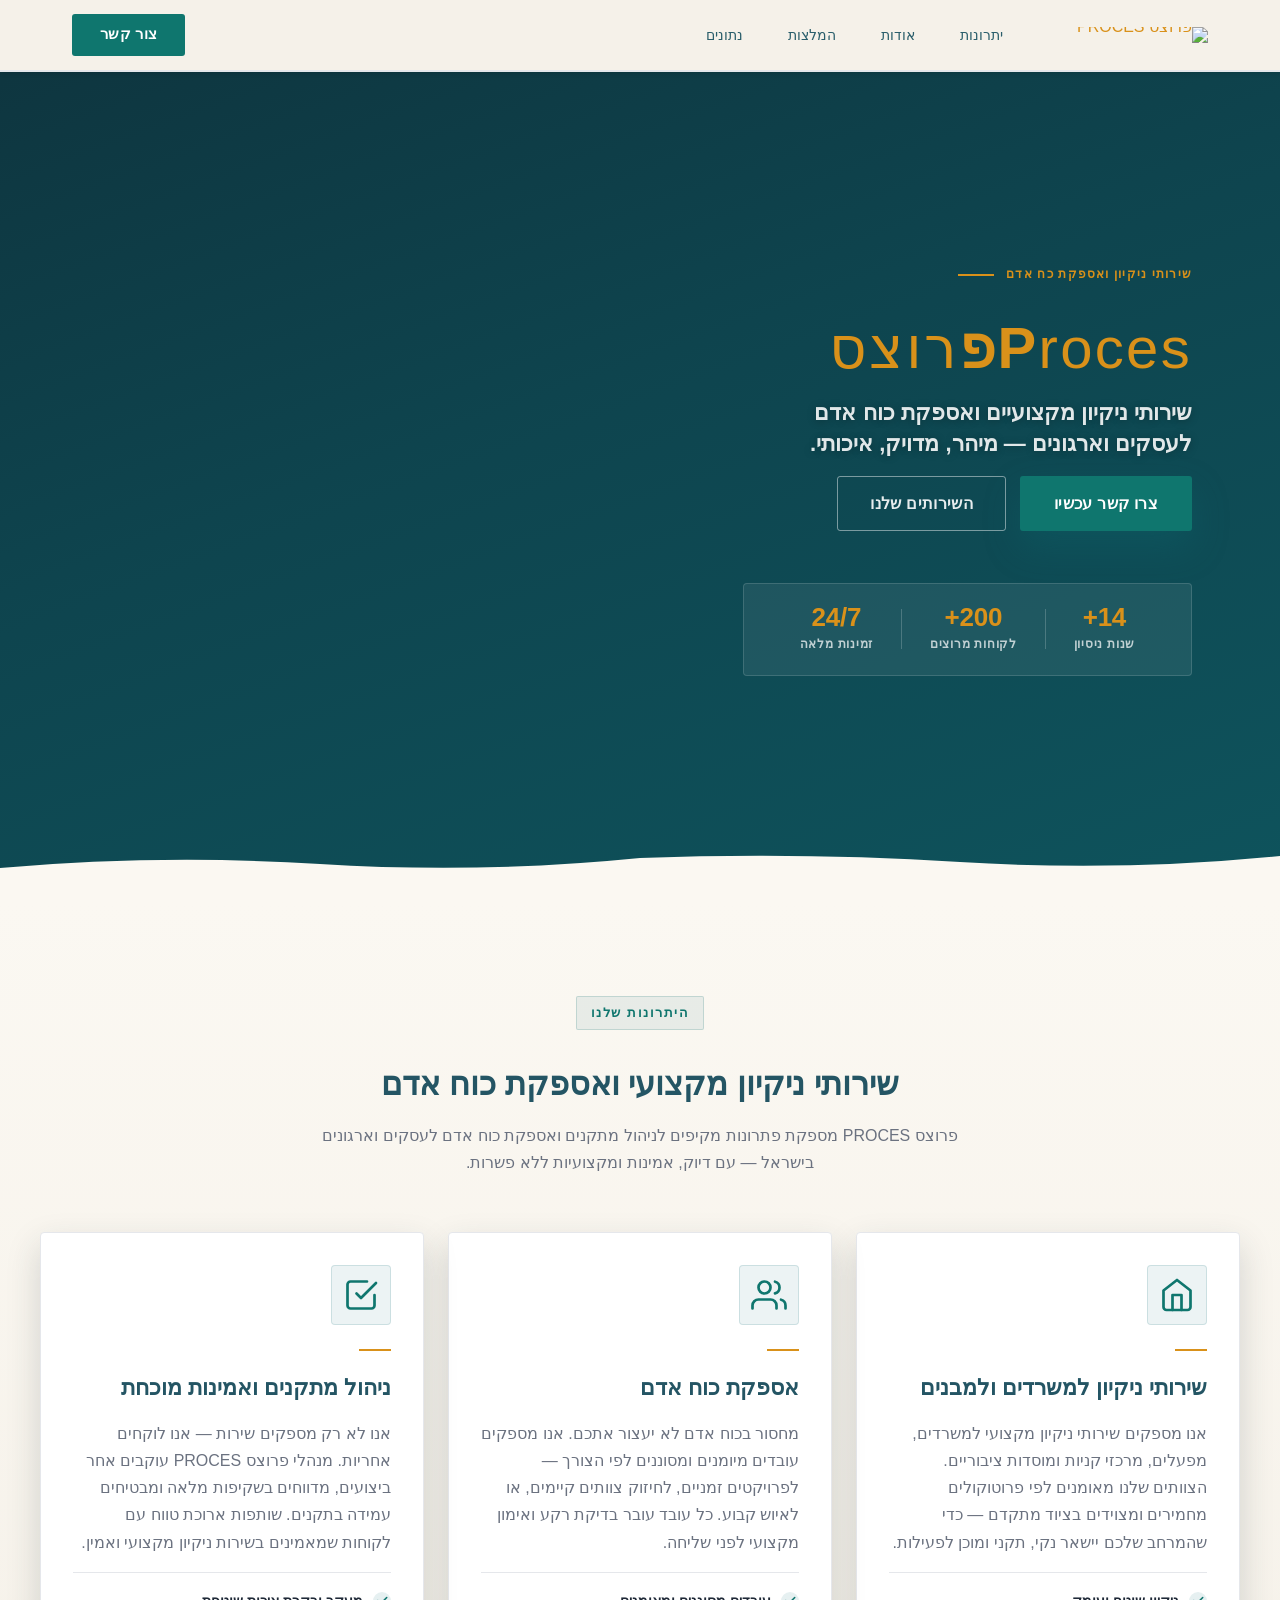
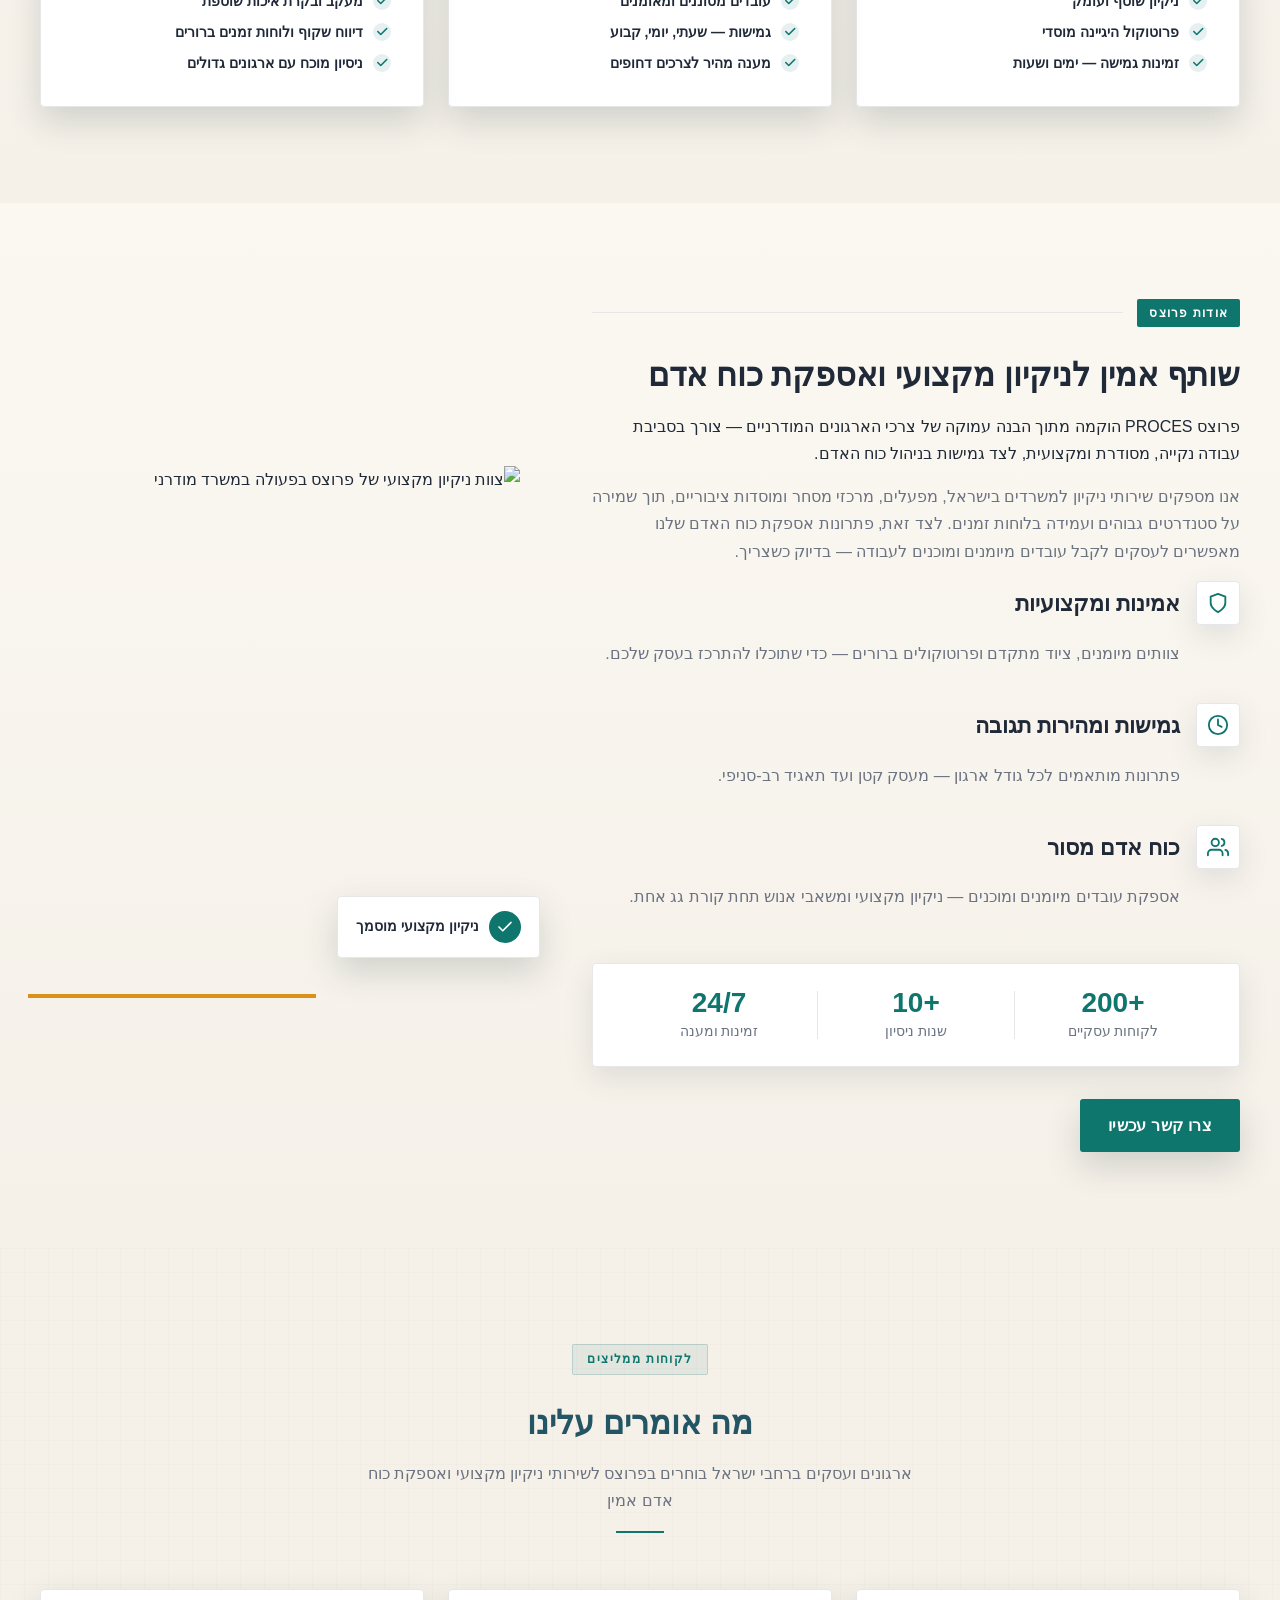
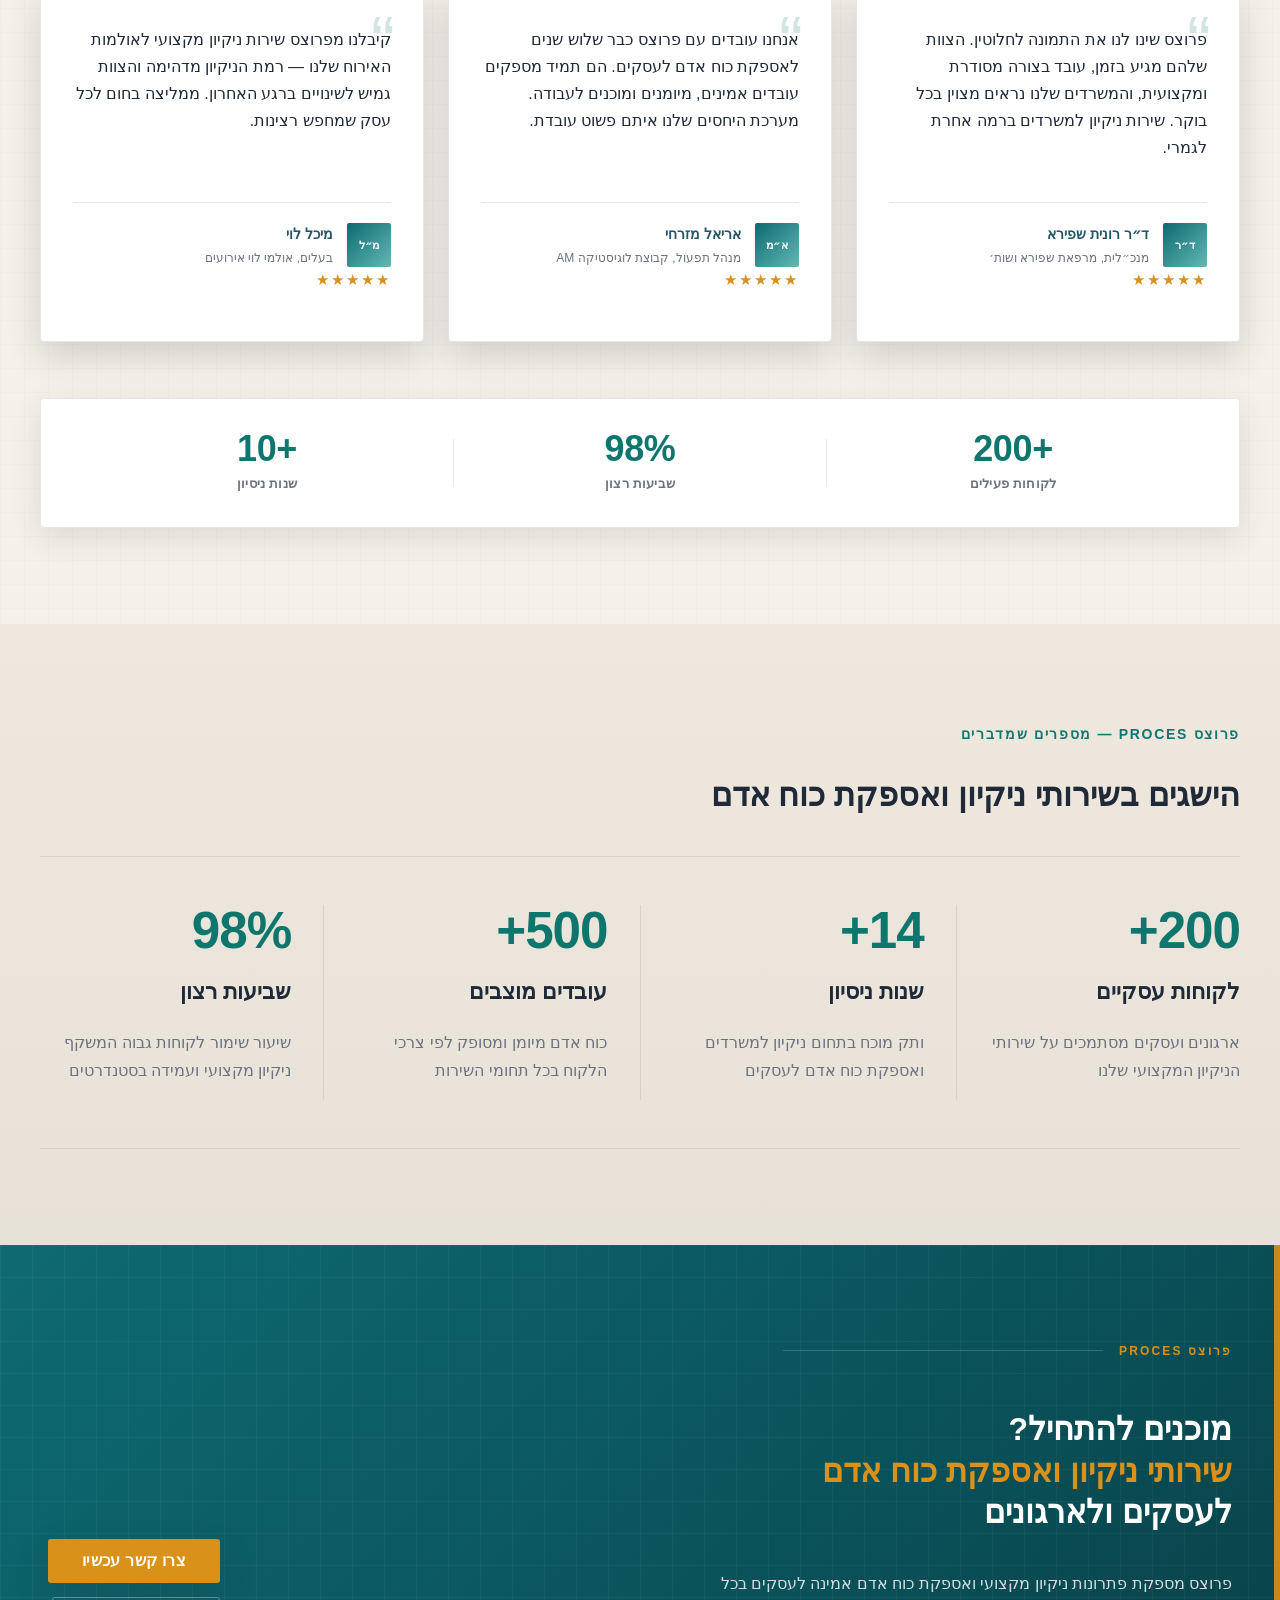
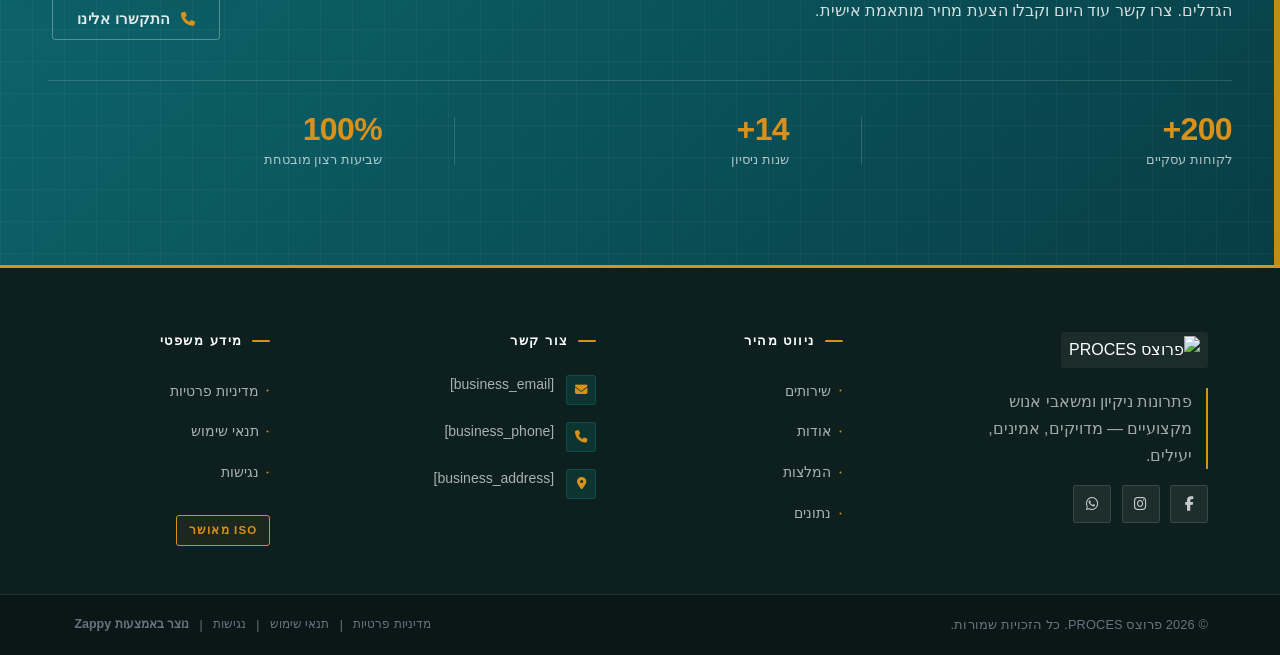
==== commit 0286548c: "Incremental sync: 1 page(s) — text_edit, update_text" ====
--- a/public/index.html
+++ b/public/index.html
@@ -1 +1 @@
-<!doctype html><html dir="rtl" lang="he"><head><meta charset="UTF-8"><meta content="width=device-width,initial-scale=1" name="viewport"><meta content="index, follow" name="robots"><title>שירותי ניקיון — פרוצס PROCES</title><meta content="A company offering cleaning services and manpower supply solutions. The business operates in the facility management and staffing sector, providing both profess" name="description"><meta content="שירותי ניקיון, שירותי ניקיון למשרדים בישראל, אספקת כוח אדם לעסקים, ניקיון מקצועי" name="keywords"><link href="/assets/favicon.ico" rel="icon" type="image/x-icon"><link href="/assets/favicon-16x16.png" rel="icon" type="image/png" sizes="16x16"><link href="/assets/favicon-32x32.png" rel="icon" type="image/png" sizes="32x32"><link href="/assets/favicon-48x48.png" rel="icon" type="image/png" sizes="48x48"><link href="/assets/favicon-192x192.png" rel="icon" type="image/png" sizes="192x192"><link href="/assets/favicon-512x512.png" rel="icon" type="image/png" sizes="512x512"><link href="/assets/apple-touch-icon.png" rel="apple-touch-icon"><script>!function(){"use strict";var t="ec23bc7b-a235-4ee6-ac0c-a85f04379e52",e="https://api.zappy5.com/api/analytics/track",a=18e5,n=2592e6,o=!0,i=!0,r=!0;var s=function(){var e="zappy_visitor_"+t,a=null;try{if(a=localStorage.getItem(e)){var o=JSON.parse(a),i=Date.now();if(i-o.created<n)return o.lastSeen=i,localStorage.setItem(e,JSON.stringify(o)),o.id}}catch(t){console.warn("Zappy Analytics: LocalStorage not available")}var r="zv_"+Date.now()+"_"+Math.random().toString(36).substr(2,9);try{localStorage.setItem(e,JSON.stringify({id:r,created:Date.now(),lastSeen:Date.now()}))}catch(t){}return r}(),c=function(){var e="zappy_session_"+t,n=null;try{if(n=sessionStorage.getItem(e)){var o=JSON.parse(n),i=Date.now();if(i-o.timestamp<a)return o.timestamp=i,sessionStorage.setItem(e,JSON.stringify(o)),o.id}}catch(t){console.warn("Zappy Analytics: SessionStorage not available")}var r="zs_"+Date.now()+"_"+Math.random().toString(36).substr(2,9);try{sessionStorage.setItem(e,JSON.stringify({id:r,timestamp:Date.now()}))}catch(t){}return r}();function l(a,n){n=n||{};var o={website_id:t,event_type:a,page_path:window.location.pathname,referrer:document.referrer||"direct",visitor_id:s,session_id:c,metadata:n};if(navigator.sendBeacon){var i=new Blob([JSON.stringify(o)],{type:"application/json"});navigator.sendBeacon(e,i)}else fetch(e,{method:"POST",headers:{"Content-Type":"application/json"},body:JSON.stringify(o),keepalive:!0}).catch(function(t){console.warn("Zappy Analytics: Failed to track event",t)})}o&&l("pageview",{title:document.title,url:window.location.href}),i&&document.addEventListener("click",function(t){var e=t.target;if("BUTTON"===e.tagName||e.closest("button")){var a="BUTTON"===e.tagName?e:e.closest("button");l("click",{element:"button",text:a.textContent.trim().substring(0,100),id:a.id||null,class:a.className||null})}else if("A"===e.tagName||e.closest("a")){var n="A"===e.tagName?e:e.closest("a");l("navigation",{element:"link",text:n.textContent.trim().substring(0,100),href:n.href,external:n.hostname!==window.location.hostname})}},!0),r&&document.addEventListener("submit",function(t){var e=t.target;l("form_submit",{form_id:e.id||null,form_name:e.name||null,form_action:e.action||null,form_method:e.method||"GET"})},!0);var m=Date.now();window.addEventListener("beforeunload",function(){l("page_unload",{time_on_page:Math.floor((Date.now()-m)/1e3),page_path:window.location.pathname})}),window.zappyAnalytics={track:l,getVisitorId:function(){return s},getSessionId:function(){return c}}}()</script><meta content="שירותי ניקיון — פרוצס PROCES" property="og:title"><meta content="A company offering cleaning services and manpower supply solutions. The business operates in the facility management and staffing sector, providing both profess" property="og:description"><meta content="summary_large_image" name="twitter:card"><meta content="שירותי ניקיון — פרוצס PROCES" name="twitter:title"><meta content="A company offering cleaning services and manpower supply solutions. The business operates in the facility management and staffing sector, providing both profess" name="twitter:description"><meta content="website" property="og:type"><meta content="he_IL" property="og:locale"><link href="https://cdnjs.cloudflare.com/ajax/libs/font-awesome/6.4.0/css/all.min.css" rel="stylesheet"><link href="/assets/favicon.ico" rel="icon" type="image/x-icon"><link href="/assets/favicon-16x16.png" rel="icon" type="image/png" sizes="16x16"><link href="/assets/favicon-32x32.png" rel="icon" type="image/png" sizes="32x32"><link href="/assets/favicon-48x48.png" rel="icon" type="image/png" sizes="48x48"><link href="/assets/favicon-192x192.png" rel="icon" type="image/png" sizes="192x192"><link href="/assets/favicon-512x512.png" rel="icon" type="image/png" sizes="512x512"><link href="/assets/apple-touch-icon.png" rel="apple-touch-icon"><link href="https://cdn.jsdelivr.net/npm/vanilla-cookieconsent@3/dist/cookieconsent.css" rel="stylesheet"><script src="https://cdn.jsdelivr.net/npm/vanilla-cookieconsent@3/dist/cookieconsent.umd.js"></script><script src="https://cdn.jsdelivr.net/gh/mickidum/acc_toolbar/acctoolbar/acctoolbar.min.js"></script><link href="/styles.css" rel="stylesheet"><style id="zappy-dropdown-submenu-styles">#navMenu li:has(.sub-menu),.nav-menu li:has(.sub-menu),.navbar li:has(.sub-menu),nav li:has(.sub-menu){position:relative}#navMenu .sub-menu,.nav-menu .sub-menu,.navbar .sub-menu,nav .sub-menu{display:block!important;position:absolute!important;top:100%;left:0;min-width:220px;background:#fff;border-radius:8px;box-shadow:0 8px 25px rgba(0,0,0,.15);padding:8px 0;opacity:0;visibility:hidden;transform:translateY(10px);transition:all .3s ease;z-index:1000;list-style:none;pointer-events:none}#navMenu li:hover>.sub-menu,.nav-menu li:hover>.sub-menu,.navbar li:hover>.sub-menu,nav li:hover>.sub-menu{opacity:1!important;visibility:visible!important;transform:translateY(0)!important;pointer-events:auto!important}.sub-menu li{list-style:none;margin:0;padding:0}.sub-menu a{display:block!important;padding:10px 16px!important;color:var(--text-dark,#333)!important;font-weight:500;text-decoration:none;white-space:nowrap;transition:background-color .2s}.sub-menu .zappy-nav-child>a{padding-left:28px!important;font-size:.9em!important;opacity:.85!important}[dir=rtl] .sub-menu .zappy-nav-child>a,html[lang=ar] .sub-menu .zappy-nav-child>a,html[lang=he] .sub-menu .zappy-nav-child>a{padding-left:10px!important;padding-right:28px!important}.sub-menu .zappy-nav-parent>a{font-weight:600!important}.sub-menu a:hover{background-color:#f5f5f5}[dir=rtl] .nav-menu .sub-menu,[dir=rtl] .navbar .sub-menu,[dir=rtl] nav .sub-menu,html[lang=ar] .nav-menu .sub-menu,html[lang=ar] .navbar .sub-menu,html[lang=ar] nav .sub-menu,html[lang=he] .nav-menu .sub-menu,html[lang=he] .navbar .sub-menu,html[lang=he] nav .sub-menu{left:auto!important;right:0!important}.sub-menu:empty,.sub-menu:not(:has(li)):not(:has(> a)),.sub-menu:not(:has(li:not(.zappy-hidden-menu-item))):not(:has(> a)){display:none!important;opacity:0!important;visibility:hidden!important;pointer-events:none!important}li:has(.menu-group-title):hover>.sub-menu{opacity:1!important;visibility:visible!important;transform:translateY(0)!important;pointer-events:auto!important}#navMenu>li>.menu-group-title,.nav-menu>li>.menu-group-title{display:inline-block;padding:.5rem 1rem;cursor:default;user-select:none}@media (max-width:768px){#navMenu .sub-menu,.nav-menu .sub-menu,.navbar .sub-menu,nav .sub-menu{position:static!important;transform:none!important;box-shadow:none!important;background:0 0!important;max-height:0;overflow:hidden;opacity:0;visibility:hidden;transition:max-height .3s ease,opacity .3s ease;padding:0!important;border-radius:0!important}#navMenu .sub-menu.mobile-expanded,.nav-menu .sub-menu.mobile-expanded,.navbar .sub-menu.mobile-expanded{max-height:none!important;overflow-y:visible!important;opacity:1!important;visibility:visible!important;padding:8px 0 8px 16px!important}[dir=rtl] .sub-menu.mobile-expanded,html[lang=he] .sub-menu.mobile-expanded{padding:8px 16px 8px 0!important}#navMenu li:hover>.sub-menu,.nav-menu li:hover>.sub-menu,.navbar li:hover>.sub-menu,nav li:hover>.sub-menu{opacity:0;visibility:hidden;pointer-events:none}#navMenu li>.sub-menu.mobile-expanded,.nav-menu li>.sub-menu.mobile-expanded,.navbar li>.sub-menu.mobile-expanded,nav li>.sub-menu.mobile-expanded{opacity:1!important;visibility:visible!important;pointer-events:auto!important}#navMenu li:has(.sub-menu),.nav-menu li:has(.sub-menu),.navbar li:has(.sub-menu),nav li:has(.sub-menu){display:flex!important;flex-wrap:wrap!important;align-items:center!important;position:relative!important;min-height:44px!important}#navMenu li:has(.sub-menu)>a,.nav-menu li:has(.sub-menu)>a,.navbar li:has(.sub-menu)>a,nav li:has(.sub-menu)>a{flex:1!important;min-width:0!important}#navMenu li:has(.sub-menu)>.menu-group-title,.nav-menu li:has(.sub-menu)>.menu-group-title,.navbar li:has(.sub-menu)>.menu-group-title,nav li:has(.sub-menu)>.menu-group-title{flex:1!important;min-width:0!important;padding:0!important;line-height:inherit!important}#navMenu li:has(.sub-menu)>.sub-menu,.nav-menu li:has(.sub-menu)>.sub-menu,.navbar li:has(.sub-menu)>.sub-menu,nav li:has(.sub-menu)>.sub-menu{flex-basis:100%!important;width:100%!important}#navMenu li:has(.sub-menu)>a [class*=arrow],#navMenu li:has(.sub-menu)>a [class*=chevron],.nav-menu li:has(.sub-menu)>a .fa-angle-down,.nav-menu li:has(.sub-menu)>a .fa-chevron-down,.nav-menu li:has(.sub-menu)>a [class*=arrow],.nav-menu li:has(.sub-menu)>a [class*=chevron],nav li:has(.sub-menu)>a [class*=arrow],nav li:has(.sub-menu)>a [class*=chevron]{display:none!important;visibility:hidden!important}.mobile-submenu-toggle{display:flex!important;align-items:center!important;justify-content:center!important;width:44px!important;height:auto!important;background:0 0!important;border:none!important;cursor:pointer!important;color:var(--text-dark)!important;position:static!important;flex-shrink:0!important;align-self:stretch!important;z-index:2!important;padding:0!important;margin:0!important}.mobile-submenu-toggle::after{content:''!important;width:0!important;height:0!important;border-left:6px solid transparent!important;border-right:6px solid transparent!important;border-top:7px solid currentColor!important;transition:transform .3s ease!important}.mobile-submenu-toggle.expanded::after{transform:rotate(180deg)!important}.sub-menu a{padding:10px 0!important;display:block!important;color:var(--text-dark)!important;white-space:normal!important}.sub-menu .zappy-nav-child>a{padding-left:28px!important;font-size:.9em!important;opacity:.85!important}[dir=rtl] .sub-menu .zappy-nav-child>a,html[lang=ar] .sub-menu .zappy-nav-child>a,html[lang=he] .sub-menu .zappy-nav-child>a{padding-left:0!important;padding-right:28px!important}.sub-menu .zappy-nav-parent>a{font-weight:600!important}#navMenu.active,.nav-menu.active{max-width:100vw!important;overflow-x:hidden!important;box-sizing:border-box!important}.navbar .sub-menu li a,.zappy-products-dropdown .sub-menu a,nav.navbar .sub-menu li a{color:var(--text-dark)!important}}@media (min-width:769px){.mobile-submenu-toggle{display:none!important}}</style><style id="mobile-lang-menu-deployed-css">@media (max-width:768px){.lang-switcher,.nav-container .lang-switcher,.nav-cta-container .lang-switcher,.nav-ecommerce-icons .lang-switcher,.nav-icons-left .lang-switcher,.navbar .lang-switcher,.navbar .nav-cta-container .lang-switcher{display:none!important}.mobile-lang-menu{width:100%;border-top:1px solid rgba(128,128,128,.2);padding:8px 0 0 0;margin-top:8px}.mobile-lang-toggle{display:flex!important;align-items:center;justify-content:space-between;width:100%;padding:12px 16px;background:0 0;border:none;cursor:pointer;font-size:15px;color:inherit;font-family:inherit}.mobile-lang-toggle::after{content:'';display:inline-block;width:8px;height:8px;border-right:2px solid currentColor;border-bottom:2px solid currentColor;transform:rotate(45deg);transition:transform .3s ease;margin-left:8px}.mobile-lang-toggle.expanded::after{transform:rotate(-135deg)}.mobile-lang-options{max-height:0;overflow:hidden;transition:max-height .3s ease}.mobile-lang-options.expanded{max-height:300px}.mobile-lang-option{display:flex!important;align-items:center;gap:10px;padding:10px 24px;text-decoration:none;color:inherit;font-size:14px;font-family:inherit}.mobile-lang-option:hover{background:rgba(128,128,128,.1)}.mobile-lang-option.active{font-weight:600;opacity:.7;pointer-events:none}.mobile-lang-option img{width:20px;height:20px;border-radius:50%}}@media (min-width:769px){.mobile-lang-menu{display:none!important}}</style><style id="zappy-widget-visibility">#mic-access-tool-box,#mic-access-tool-general-button,#mic-init-access-tool #mic-access-tool-box,#mic-init-access-tool #mic-access-tool-general-button,#mic-init-access-tool .mic-access-tool-general-button,._access-icon,._access-menu,.mic-access-tool-box,.mic-access-tool-general-button,div[id*=mic-access-tool-box]{display:none!important;visibility:hidden!important;opacity:0!important;pointer-events:none!important}</style></head><body><nav class="navbar" dir="rtl"><button aria-label="Menu" class="mobile-toggle" id="mobileToggle"><svg viewBox="0 0 24 24" fill="none" height="24" width="24" class="hamburger-icon"><path d="M3 12h18M3 6h18M3 18h18" stroke="currentColor" stroke-linecap="round" stroke-width="2"></path></svg><svg viewBox="0 0 24 24" fill="none" height="24" width="24" class="close-icon" style="display:none"><path d="M18 6L6 18M6 6l12 12" stroke="currentColor" stroke-linecap="round" stroke-width="2"></path></svg></button><button aria-label="Call" class="phone-header-btn" data-phone="[business_phone]"><svg viewBox="0 0 24 24" fill="currentColor" height="20" width="20"><path d="M22 16.92v3a2 2 0 0 1-2.18 2 19.79 19.79 0 0 1-8.63-3.07 19.5 19.5 0 0 1-6-6 19.79 19.79 0 0 1-3.07-8.67A2 2 0 0 1 4.11 2h3a2 2 0 0 1 2 1.72 12.84 12.84 0 0 0 .7 2.81 2 2 0 0 1-.45 2.11L8.09 9.91a16 16 0 0 0 6 6l1.27-1.27a2 2 0 0 1 2.11-.45 12.84 12.84 0 0 0 2.81.7A2 2 0 0 1 22 16.92z"></path></svg></button><div class="nav-container"><div class="nav-right-group"><div class="nav-brand"><a href="/" class="logo-link"><img alt="פרוצס PROCES" src="/assets/proces-logo.webp" class="logo"></a></div><ul class="nav-menu" id="navMenu"><li><a href="#features">יתרונות</a></li><li><a href="#about">אודות</a></li><li><a href="#testimonials">המלצות</a></li><li><a href="#stats">נתונים</a></li></ul></div><div class="nav-cta-container"><a href="#cta" class="nav-cta-btn">צור קשר</a></div></div></nav><script>window.addEventListener("load",function(){const e=document.querySelector(".navbar, nav, header");if(!e)return void console.log("[Navbar] Navbar element not found");let t=document.getElementById("mobileToggle")||document.querySelector(".mobile-toggle")||document.querySelector(".hamburger")||document.querySelector(".hamburger-menu")||document.querySelector(".menu-toggle")||document.querySelector(".burger-menu")||document.querySelector('[aria-label="Menu"]')||document.querySelector('[aria-label="תפריט"]');const o=document.querySelector(".phone-header-btn"),n=window.getComputedStyle(e);let r=n.backgroundColor;if(console.log("[Navbar] Initial navbar background:",r),"transparent"===r||"rgba(0, 0, 0, 0)"===r||r.startsWith("rgba")&&r.includes(", 0)")){const e=n.backgroundImage;if(e&&"none"!==e)console.log("[Navbar] Navbar has background image/gradient, using dark text"),r="rgb(240, 240, 240)";else{const e=window.getComputedStyle(document.body).backgroundColor;console.log("[Navbar] Navbar transparent, using body background:",e),r=e}}const i=r.match(/\d+/g);if(i&&i.length>=3){const e=(.299*parseInt(i[0])+.587*parseInt(i[1])+.114*parseInt(i[2]))/255;console.log("[Navbar] Mobile button colors preserved from Claude CSS (luminance:",e.toFixed(2)+")");const n=document.createElement("style");n.id="zappy-mobile-nav-fix";document.documentElement.lang;document.documentElement.dir,n.textContent='\n        /* Hide mobile buttons on desktop, show only on mobile */\n        @media (min-width: 769px) {\n          .mobile-toggle,\n          .phone-header-btn {\n            display: none !important;\n          }\n        }\n        \n        /* Show and position mobile buttons correctly on mobile */\n        @media (max-width: 768px) {\n          .mobile-toggle,\n          .phone-header-btn {\n            position: absolute !important;\n            top: 50% !important;\n            transform: translateY(-50%) !important;\n            z-index: 1001 !important;\n            display: flex !important;\n            align-items: center !important;\n            justify-content: center !important;\n            width: 36px !important;\n            height: 36px !important;\n            border-radius: 50% !important;\n            border: none !important;\n            cursor: pointer !important;\n            padding: 6px !important;\n            background: none !important;\n            color: var(--nav-text, var(--text-dark)) !important;\n          }\n          \n          /* LTR positioning (default): hamburger LEFT, phone RIGHT */\n          html:not([dir="rtl"]):not([lang="he"]):not([lang="ar"]) .mobile-toggle,\n          html[dir="ltr"] .mobile-toggle {\n            left: 12px !important;\n            right: auto !important;\n          }\n          html:not([dir="rtl"]):not([lang="he"]):not([lang="ar"]) .phone-header-btn,\n          html[dir="ltr"] .phone-header-btn {\n            right: 12px !important;\n            left: auto !important;\n          }\n          \n          /* RTL positioning: hamburger RIGHT, phone LEFT */\n          html[dir="rtl"] .mobile-toggle,\n          html[lang="he"] .mobile-toggle,\n          html[lang="ar"] .mobile-toggle {\n            right: 12px !important;\n            left: auto !important;\n          }\n          html[dir="rtl"] .phone-header-btn,\n          html[lang="he"] .phone-header-btn,\n          html[lang="ar"] .phone-header-btn {\n            left: 12px !important;\n            right: auto !important;\n          }\n          \n          /* CRITICAL: Ensure nav-container has min-height on mobile */\n          /* All children are positioned absolutely/fixed on mobile, so height:auto collapses to 0 */\n          .nav-container {\n            min-height: 70px !important;\n            position: relative !important;\n          }\n          \n          /* Ensure SVG icons are properly sized and inherit color */\n          .mobile-toggle svg,\n          .phone-header-btn svg {\n            width: 24px !important;\n            height: 24px !important;\n            /* Don\'t force display - let JavaScript control hamburger/close toggle */\n          }\n          \n          /* Reset nav-cta-container on mobile - remove desktop box-shadow/padding */\n          /* that creates a visible ghost box when CTA button is hidden */\n          .nav-cta-container {\n            box-shadow: none !important;\n            padding: 0 !important;\n          }\n          \n          /* Hide nav-cta-container entirely on mobile when there\'s no lang-switcher */\n          /* (only the CTA button is inside, and it\'s hidden on mobile) */\n          .nav-cta-container:not(:has(.lang-switcher)) {\n            display: none !important;\n          }\n          \n          /* CRITICAL: Prevent hero image fade gradient from bleeding over headline text */\n          /* The .image-fade-gradient has bottom: -30px (extends below parent) */\n          /* On mobile stacked layout, this overlaps the h1 text below the image */\n          .hero-image-column {\n            overflow: hidden !important;\n          }\n          .image-fade-gradient {\n            bottom: 0 !important;\n          }\n          \n          /* Hide desktop language switcher on mobile - hamburger menu handles it */\n          /* High specificity to override stored CSS */\n          .lang-switcher,\n          .nav-cta-container .lang-switcher,\n          .nav-container .lang-switcher,\n          .navbar .lang-switcher,\n          .navbar .nav-cta-container .lang-switcher {\n            display: none !important;\n          }\n        }\n      ';const r=document.getElementById("zappy-mobile-nav-fix");r&&r.remove(),document.head.appendChild(n),console.log("[Navbar] Critical CSS injected for mobile nav positioning");const l=window.innerWidth<=768;if(t){const e=t.querySelector(".hamburger-icon"),o=t.querySelector(".close-icon");e&&(e.style.setProperty("width","24px","important"),e.style.setProperty("height","24px","important"),e.style.setProperty("display","block","important")),o&&(o.style.setProperty("width","24px","important"),o.style.setProperty("height","24px","important"),o.style.setProperty("display","none","important")),l?(t.style.setProperty("position","absolute","important"),t.style.setProperty("top","50%","important"),t.style.setProperty("transform","translateY(-50%)","important"),t.style.setProperty("z-index","1001","important"),t.style.removeProperty("left"),t.style.removeProperty("right"),console.log("[Navbar] Mobile toggle positioning applied (mobile viewport)")):(t.style.removeProperty("position"),t.style.removeProperty("top"),t.style.removeProperty("transform"),t.style.removeProperty("z-index"),t.style.removeProperty("left"),t.style.removeProperty("right"),console.log("[Navbar] Desktop viewport - cleared mobile toggle inline positioning"))}if(o){const e=o.querySelector("svg");e&&(e.style.width="24px",e.style.height="24px",e.setAttribute("width","24"),e.setAttribute("height","24")),l?(o.style.setProperty("position","absolute","important"),o.style.setProperty("top","50%","important"),o.style.setProperty("transform","translateY(-50%)","important"),o.style.setProperty("z-index","1001","important"),o.style.removeProperty("left"),o.style.removeProperty("right"),console.log("[Navbar] Phone button positioning applied (mobile viewport)")):(o.style.removeProperty("position"),o.style.removeProperty("top"),o.style.removeProperty("transform"),o.style.removeProperty("z-index"),o.style.removeProperty("left"),o.style.removeProperty("right"),console.log("[Navbar] Desktop viewport - cleared phone button inline positioning"))}}else console.log("[Navbar] Could not parse background color:",r);t=document.getElementById("mobileToggle")||document.querySelector(".mobile-toggle")||document.querySelector(".hamburger")||document.querySelector(".hamburger-menu")||document.querySelector(".menu-toggle")||document.querySelector(".burger-menu")||document.querySelector('[aria-label="Menu"]')||document.querySelector('[aria-label="תפריט"]');const l=document.getElementById("navMenu")||document.querySelector(".nav-menu")||document.querySelector(".nav-links")||document.querySelector("nav ul:not(.submenu)");if(!t||!l)return void console.log("[Navbar] Mobile toggle or menu not found:",{toggle:!!t,menu:!!l});l.id||(l.id="navMenu"),console.log("[Navbar] Initializing mobile menu...");const a=t.cloneNode(!0);t.parentNode.replaceChild(a,t),a.addEventListener("click",function(e){e.preventDefault(),e.stopPropagation();const t=this.querySelector(".hamburger-icon"),o=this.querySelector(".close-icon");l.classList.contains("active")?(l.classList.remove("active"),t&&t.style.setProperty("display","block","important"),o&&o.style.setProperty("display","none","important"),document.body.style.overflow="",console.log("[Navbar] Menu closed")):(l.classList.add("active"),t&&t.style.setProperty("display","none","important"),o&&o.style.setProperty("display","block","important"),document.body.style.overflow="hidden",console.log("[Navbar] Menu opened"))}),l.querySelectorAll("a").forEach(function(e){e.addEventListener("click",function(){if("#"===this.getAttribute("href"))return;const e=a.querySelector(".hamburger-icon"),t=a.querySelector(".close-icon");l.classList.remove("active"),e&&e.style.setProperty("display","block","important"),t&&t.style.setProperty("display","none","important"),document.body.style.overflow="",console.log("[Navbar] Menu closed (link clicked)")})});var s=l.querySelectorAll(".dropdown-toggle");s.forEach(function(e){e.addEventListener("click",function(e){e.preventDefault(),e.stopPropagation();var t=this.closest(".nav-dropdown");t&&(t.parentNode.querySelectorAll(".nav-dropdown.open").forEach(function(e){e!==t&&e.classList.remove("open")}),t.classList.toggle("open"),console.log("[Navbar] Dropdown toggled:",t.classList.contains("open")?"open":"closed"))})}),document.addEventListener("click",function(e){e.target.closest(".nav-dropdown")||document.querySelectorAll(".nav-dropdown.open").forEach(function(e){e.classList.remove("open")})}),console.log("[Navbar] Dropdown handlers initialized for "+s.length+" dropdowns"),o&&o.addEventListener("click",function(){const e=document.querySelectorAll('a[href^="tel:"]'),t=e.length>0?e[0].getAttribute("href").replace("tel:",""):"[business_phone]";window.location.href="tel:"+t,console.log("[Navbar] Phone button clicked")}),console.log("[Navbar] Mobile menu initialized successfully");const p=function(){const e=document.querySelector(".whatsapp-float");e&&(window.innerWidth>=769?(e.style.setProperty("display","none","important"),e.style.setProperty("visibility","hidden","important"),e.style.setProperty("opacity","0","important"),e.style.setProperty("pointer-events","none","important"),console.log("[WhatsApp] Button hidden on desktop")):(e.style.removeProperty("display"),e.style.removeProperty("visibility"),e.style.removeProperty("opacity"),e.style.removeProperty("pointer-events"),console.log("[WhatsApp] Button visible on mobile")))};let c;p(),window.addEventListener("resize",function(){clearTimeout(c),c=setTimeout(p,100)})})</script><main><section class="index-hero-section" data-layout-spec="בית-hero" dir="rtl" id="hero" data-hero-type="fullscreen-scrim"><div class="index-hero-bg"><img alt="שירותי ניקיון ואספקת כוח אדם מקצועי – פרוצס PROCES" src="/assets/site-index-hero-image-1.webp" data-context="Professional facility management scene: a pristine modern office building lobby or large commercial space being cleaned by uniformed professional staff, with polished floors, bright lighting, and a sense of order and discipline. The image should convey trust, cleanliness, and corporate professionalism. Teal and white color tones. Wide cinematic format." data-placeholder="index-hero-image-1" height="700" width="1200" data-element-id="img-1776595328960-babcy1via" data-element-type="image" data-hero-background="true" data-hero-bg="true"></div><div class="index-hero-scrim" aria-hidden="true"></div><div class="index-hero-container"><div class="index-hero-content"><div class="index-hero-badge"><span class="index-hero-badge-line" aria-hidden="true"></span><span class="index-hero-badge-text">שירותי ניקיון ואספקת כח אדם</span></div><h1 class="index-hero-h1"></h1><h1><span class="index-hero-h1-en">P<span style="font-weight:normal">roces</span>פ<span style="font-weight:normal">רוצס</span></span></h1><h3 class="index-hero-sub">שירותי ניקיון מקצועיים ואספקת כוח אדם<br class="index-hero-br">לעסקים וארגונים — מיהר, מדויק, איכותי.</h3><div class="index-hero-ctas"><a href="#contact" class="index-hero-btn-primary" data-element-id="btn-1776595328946-rf9qn48a3" data-element-type="button" data-native-element="true" style="outline:none">צרו קשר עכשיו</a><a href="#services" class="index-hero-btn-ghost" data-element-id="btn-1776595328946-88ew8h12d" data-element-type="button" data-native-element="true">השירותים שלנו</a></div><div class="index-hero-trust"><div class="index-hero-trust-item"><span class="index-hero-trust-num">14+</span><span class="index-hero-trust-label">שנות ניסיון</span></div><div class="index-hero-trust-divider" aria-hidden="true"></div><div class="index-hero-trust-item"><span class="index-hero-trust-num">200+</span><span class="index-hero-trust-label">לקוחות מרוצים</span></div><div class="index-hero-trust-divider" aria-hidden="true"></div><div class="index-hero-trust-item"><span class="index-hero-trust-num">24/7</span><span class="index-hero-trust-label">זמינות מלאה</span></div></div></div></div><div class="index-hero-divider-wrapper"><svg viewBox="0 0 1200 60" aria-hidden="true" xmlns="http://www.w3.org/2000/svg" data-no-icon-edit="true" preserveAspectRatio="none"><path d="M0,60 L0,28 Q150,14 300,24 T600,18 Q750,12 900,22 T1200,16 L1200,60 Z" fill="#FBF8F2"></path></svg></div></section><section class="index-features-section" data-layout-spec="בית-features" dir="rtl" id="features"><div class="index-features-container"><div class="index-features-header"><p class="zappy-editable"><span class="index-features-label">היתרונות שלנו</span></p><h2 class="index-features-title">שירותי ניקיון מקצועי ואספקת כוח אדם</h2><p class="index-features-subtitle">פרוצס PROCES מספקת פתרונות מקיפים לניהול מתקנים ואספקת כוח אדם לעסקים וארגונים בישראל — עם דיוק, אמינות ומקצועיות ללא פשרות.</p></div><div class="index-features-grid zappy-preserve-css-grid" data-original-gap="24px" data-original-item-width="384" style="--zappy-grid-cols:repeat(3, minmax(0, 1fr));display:grid;grid-template-columns:repeat(3, minmax(0, 1fr));align-items:stretch !important" data-zappy-auto-grid="true" data-zappy-explicit-columns="true" id="zappy-auto-grid-1776595329016-4t8j5f"><article class="index-feature-card" data-grid-item-index="0"><div class="index-feature-icon-wrap"><svg viewBox="0 0 24 24" fill="none" height="36" width="36" aria-hidden="true" data-element-type="icon" data-icon-type="svg" stroke="currentColor" stroke-linecap="round" stroke-linejoin="round" stroke-width="1.8" xmlns="http://www.w3.org/2000/svg"><path d="M3 9l9-7 9 7v11a2 2 0 0 1-2 2H5a2 2 0 0 1-2-2z"></path><polyline points="9 22 9 12 15 12 15 22"></polyline></svg></div><div class="index-feature-content"><div class="index-feature-accent-line"></div><h3 class="index-feature-title">שירותי ניקיון למשרדים ולמבנים</h3><p class="index-feature-desc">אנו מספקים שירותי ניקיון מקצועי למשרדים, מפעלים, מרכזי קניות ומוסדות ציבוריים. הצוותים שלנו מאומנים לפי פרוטוקולים מחמירים ומצוידים בציוד מתקדם — כדי שהמרחב שלכם יישאר נקי, תקני ומוכן לפעילות.</p><ul class="index-feature-list"><li><i class="fas fa-check" aria-hidden="true" data-element-id="icon-1776595328958-dmcmgp5nd" data-element-type="icon" data-icon-type="fontawesome" style="pointer-events:auto;cursor:pointer"></i><span>ניקיון שוטף ועומק</span></li><li><i class="fas fa-check" aria-hidden="true" data-element-id="icon-1776595328958-0wnebsvia" data-element-type="icon" data-icon-type="fontawesome" style="pointer-events:auto;cursor:pointer"></i><span>פרוטוקול היגיינה מוסדי</span></li><li><i class="fas fa-check" aria-hidden="true" data-element-id="icon-1776595328959-40iucxvvf" data-element-type="icon" data-icon-type="fontawesome" style="pointer-events:auto;cursor:pointer"></i><span>זמינות גמישה — ימים ושעות</span></li></ul></div></article><article class="index-feature-card" data-grid-item-index="1"><div class="index-feature-icon-wrap"><svg viewBox="0 0 24 24" fill="none" height="36" width="36" aria-hidden="true" data-element-type="icon" data-icon-type="svg" stroke="currentColor" stroke-linecap="round" stroke-linejoin="round" stroke-width="1.8" xmlns="http://www.w3.org/2000/svg"><path d="M17 21v-2a4 4 0 0 0-4-4H5a4 4 0 0 0-4 4v2"></path><circle cx="9" cy="7" r="4"></circle><path d="M23 21v-2a4 4 0 0 0-3-3.87"></path><path d="M16 3.13a4 4 0 0 1 0 7.75"></path></svg></div><div class="index-feature-content"><div class="index-feature-accent-line"></div><h3 class="index-feature-title">אספקת כוח אדם</h3><p class="index-feature-desc">מחסור בכוח אדם לא יעצור אתכם. אנו מספקים עובדים מיומנים ומסוננים לפי הצורך — לפרויקטים זמניים, לחיזוק צוותים קיימים, או לאיוש קבוע. כל עובד עובר בדיקת רקע ואימון מקצועי לפני שליחה.</p><ul class="index-feature-list"><li><i class="fas fa-check" aria-hidden="true" data-element-id="icon-1776595328959-r4b284tow" data-element-type="icon" data-icon-type="fontawesome" style="pointer-events:auto;cursor:pointer"></i><span>עובדים מסוננים ומאומנים</span></li><li><i class="fas fa-check" aria-hidden="true" data-element-id="icon-1776595328959-yne2hdesm" data-element-type="icon" data-icon-type="fontawesome" style="pointer-events:auto;cursor:pointer"></i><span>גמישות — שעתי, יומי, קבוע</span></li><li><i class="fas fa-check" aria-hidden="true" data-element-id="icon-1776595328959-9445tmr00" data-element-type="icon" data-icon-type="fontawesome" style="pointer-events:auto;cursor:pointer"></i><span>מענה מהיר לצרכים דחופים</span></li></ul></div></article><article class="index-feature-card" data-grid-item-index="2"><div class="index-feature-icon-wrap"><svg viewBox="0 0 24 24" fill="none" height="36" width="36" aria-hidden="true" data-element-type="icon" data-icon-type="svg" stroke="currentColor" stroke-linecap="round" stroke-linejoin="round" stroke-width="1.8" xmlns="http://www.w3.org/2000/svg"><polyline points="9 11 12 14 22 4"></polyline><path d="M21 12v7a2 2 0 0 1-2 2H5a2 2 0 0 1-2-2V5a2 2 0 0 1 2-2h11"></path></svg></div><div class="index-feature-content"><div class="index-feature-accent-line"></div><h3 class="index-feature-title">ניהול מתקנים ואמינות מוכחת</h3><p class="index-feature-desc">אנו לא רק מספקים שירות — אנו לוקחים אחריות. מנהלי פרוצס PROCES עוקבים אחר ביצועים, מדווחים בשקיפות מלאה ומבטיחים עמידה בתקנים. שותפות ארוכת טווח עם לקוחות שמאמינים בשירות ניקיון מקצועי ואמין.</p><ul class="index-feature-list"><li><i class="fas fa-check" aria-hidden="true" data-element-id="icon-1776595328959-c4kjxsfwx" data-element-type="icon" data-icon-type="fontawesome" style="pointer-events:auto;cursor:pointer"></i><span>מעקב ובקרת איכות שוטפת</span></li><li><i class="fas fa-check" aria-hidden="true" data-element-id="icon-1776595328959-7kfni1a8g" data-element-type="icon" data-icon-type="fontawesome" style="pointer-events:auto;cursor:pointer"></i><span>דיווח שקוף ולוחות זמנים ברורים</span></li><li><i class="fas fa-check" aria-hidden="true" data-element-id="icon-1776595328959-xwonbko13" data-element-type="icon" data-icon-type="fontawesome" style="pointer-events:auto;cursor:pointer"></i><span>ניסיון מוכח עם ארגונים גדולים</span></li></ul></div></article></div></div></section><section class="index-about-section" data-layout-spec="בית-about" dir="rtl" id="about"><div class="index-about-container"><div class="index-about-text-col"><div class="index-about-label-row"><span class="index-about-badge">אודות פרוצס</span><div class="index-about-label-line"></div></div><h2 class="index-about-heading">שותף אמין לניקיון מקצועי ואספקת כוח אדם</h2><p class="index-about-lead">פרוצס PROCES הוקמה מתוך הבנה עמוקה של צרכי הארגונים המודרניים — צורך בסביבת עבודה נקייה, מסודרת ומקצועית, לצד גמישות בניהול כוח האדם.</p><p class="index-about-body">אנו מספקים שירותי ניקיון למשרדים בישראל, מפעלים, מרכזי מסחר ומוסדות ציבוריים, תוך שמירה על סטנדרטים גבוהים ועמידה בלוחות זמנים. לצד זאת, פתרונות אספקת כוח האדם שלנו מאפשרים לעסקים לקבל עובדים מיומנים ומוכנים לעבודה — בדיוק כשצריך.</p><div class="index-about-pillars"><div class="index-about-pillar"><div class="index-about-pillar-icon"><svg viewBox="0 0 24 24" fill="none" height="22" width="22" aria-hidden="true" data-element-type="icon" data-icon-type="svg" stroke="currentColor" stroke-linecap="round" stroke-linejoin="round" stroke-width="2"><path d="M12 22s8-4 8-10V5l-8-3-8 3v7c0 6 8 10 8 10z"></path></svg></div><div class="index-about-pillar-content"><h3 class="index-about-pillar-title">אמינות ומקצועיות</h3><p class="index-about-pillar-text">צוותים מיומנים, ציוד מתקדם ופרוטוקולים ברורים — כדי שתוכלו להתרכז בעסק שלכם.</p></div></div><div class="index-about-pillar"><div class="index-about-pillar-icon"><svg viewBox="0 0 24 24" fill="none" height="22" width="22" aria-hidden="true" data-element-type="icon" data-icon-type="svg" stroke="currentColor" stroke-linecap="round" stroke-linejoin="round" stroke-width="2"><circle cx="12" cy="12" r="10"></circle><path d="M12 6v6l4 2"></path></svg></div><div class="index-about-pillar-content"><h3 class="index-about-pillar-title">גמישות ומהירות תגובה</h3><p class="index-about-pillar-text">פתרונות מותאמים לכל גודל ארגון — מעסק קטן ועד תאגיד רב-סניפי.</p></div></div><div class="index-about-pillar"><div class="index-about-pillar-icon"><svg viewBox="0 0 24 24" fill="none" height="22" width="22" aria-hidden="true" data-element-type="icon" data-icon-type="svg" stroke="currentColor" stroke-linecap="round" stroke-linejoin="round" stroke-width="2"><path d="M17 21v-2a4 4 0 0 0-4-4H5a4 4 0 0 0-4 4v2"></path><circle cx="9" cy="7" r="4"></circle><path d="M23 21v-2a4 4 0 0 0-3-3.87"></path><path d="M16 3.13a4 4 0 0 1 0 7.75"></path></svg></div><div class="index-about-pillar-content"><h3 class="index-about-pillar-title">כוח אדם מסור</h3><p class="index-about-pillar-text">אספקת עובדים מיומנים ומוכנים — ניקיון מקצועי ומשאבי אנוש תחת קורת גג אחת.</p></div></div></div><div class="index-about-stats-row"><div class="index-about-stat"><span class="index-about-stat-number">+200</span><span class="index-about-stat-label">לקוחות עסקיים</span></div><div class="index-about-stat-divider"></div><div class="index-about-stat"><span class="index-about-stat-number">+10</span><span class="index-about-stat-label">שנות ניסיון</span></div><div class="index-about-stat-divider"></div><div class="index-about-stat"><span class="index-about-stat-number">24/7</span><span class="index-about-stat-label">זמינות ומענה</span></div></div><a href="#contact" class="index-about-cta">צרו קשר עכשיו</a></div><div class="index-about-image-col"><div class="index-about-image-frame"><img alt="צוות ניקיון מקצועי של פרוצס בפעולה במשרד מודרני" src="/assets/site-index-about-image-1.webp" class="index-about-img" data-context="Professional cleaning team in action inside a modern Israeli office building — workers in branded uniforms using industrial cleaning equipment, polished floors, bright lighting, clean organized environment. Warm and professional atmosphere conveying reliability and quality facility management." data-placeholder="index-about-image-1" height="720" width="600"><div class="index-about-image-accent-bar"></div><div class="index-about-image-badge"><span class="index-about-image-badge-icon"><svg viewBox="0 0 24 24" fill="none" height="18" width="18" aria-hidden="true" data-element-type="icon" data-icon-type="svg" stroke="currentColor" stroke-linecap="round" stroke-linejoin="round" stroke-width="2.2"><polyline points="20 6 9 17 4 12"></polyline></svg></span><span class="index-about-image-badge-text">ניקיון מקצועי מוסמך</span></div></div></div></div></section><section class="index-testimonials-section" data-layout-spec="בית-testimonials" dir="rtl" id="testimonials"><div class="index-testimonials-container"><div class="index-testimonials-header"><span class="index-testimonials-label">לקוחות ממליצים</span><h2 class="index-testimonials-title">מה אומרים עלינו</h2><p class="index-testimonials-subtitle">ארגונים ועסקים ברחבי ישראל בוחרים בפרוצס לשירותי ניקיון מקצועי ואספקת כוח אדם אמין</p><div class="index-testimonials-rule"></div></div><div class="index-testimonials-grid"><article class="index-testimonials-card"><div class="index-testimonials-quote-mark" aria-hidden="true">“</div><blockquote class="index-testimonials-quote"><p>פרוצס שינו לנו את התמונה לחלוטין. הצוות שלהם מגיע בזמן, עובד בצורה מסודרת ומקצועית, והמשרדים שלנו נראים מצוין בכל בוקר. שירות ניקיון למשרדים ברמה אחרת לגמרי.</p></blockquote><footer class="index-testimonials-author"><div class="index-testimonials-author-avatar"><span>ד״ר</span></div><div class="index-testimonials-author-info"><cite class="index-testimonials-author-name">ד״ר רונית שפירא</cite><span class="index-testimonials-author-role">מנכ״לית, מרפאת שפירא ושות׳</span></div></footer><div class="index-testimonials-rating" aria-label="דירוג 5 מתוך 5"><span aria-hidden="true">★★★★★</span></div></article><article class="index-testimonials-card"><div class="index-testimonials-quote-mark" aria-hidden="true">“</div><blockquote class="index-testimonials-quote"><p>אנחנו עובדים עם פרוצס כבר שלוש שנים לאספקת כוח אדם לעסקים. הם תמיד מספקים עובדים אמינים, מיומנים ומוכנים לעבודה. מערכת היחסים שלנו איתם פשוט עובדת.</p></blockquote><footer class="index-testimonials-author"><div class="index-testimonials-author-avatar"><span>א״מ</span></div><div class="index-testimonials-author-info"><cite class="index-testimonials-author-name">אריאל מזרחי</cite><span class="index-testimonials-author-role">מנהל תפעול, קבוצת לוגיסטיקה AM</span></div></footer><div class="index-testimonials-rating" aria-label="דירוג 5 מתוך 5"><span aria-hidden="true">★★★★★</span></div></article><article class="index-testimonials-card"><div class="index-testimonials-quote-mark" aria-hidden="true">“</div><blockquote class="index-testimonials-quote"><p>קיבלנו מפרוצס שירות ניקיון מקצועי לאולמות האירוח שלנו — רמת הניקיון מדהימה והצוות גמיש לשינויים ברגע האחרון. ממליצה בחום לכל עסק שמחפש רצינות.</p></blockquote><footer class="index-testimonials-author"><div class="index-testimonials-author-avatar"><span>מ״ל</span></div><div class="index-testimonials-author-info"><cite class="index-testimonials-author-name">מיכל לוי</cite><span class="index-testimonials-author-role">בעלים, אולמי לוי אירועים</span></div></footer><div class="index-testimonials-rating" aria-label="דירוג 5 מתוך 5"><span aria-hidden="true">★★★★★</span></div></article></div><div class="index-testimonials-stats"><div class="index-testimonials-stat"><span class="index-testimonials-stat-number">+200</span><span class="index-testimonials-stat-label">לקוחות פעילים</span></div><div class="index-testimonials-stat-divider" aria-hidden="true"></div><div class="index-testimonials-stat"><span class="index-testimonials-stat-number">98%</span><span class="index-testimonials-stat-label">שביעות רצון</span></div><div class="index-testimonials-stat-divider" aria-hidden="true"></div><div class="index-testimonials-stat"><span class="index-testimonials-stat-number">+10</span><span class="index-testimonials-stat-label">שנות ניסיון</span></div></div></div></section><section class="index-stats-section" data-layout-spec="בית-stats" dir="rtl" id="stats"><div class="index-stats-container"><div class="index-stats-header"><p class="zappy-editable"><span class="index-stats-label">פרוצס PROCES — מספרים שמדברים</span></p><h2 class="index-stats-title">הישגים בשירותי ניקיון ואספקת כוח אדם</h2></div><div class="index-stats-divider-line"></div><div class="index-stats-grid" data-original-gap="0px" data-original-item-width="283" style="--zappy-item-width:283px;--zappy-justify-content:normal;gap:0px" data-original-justify-content="normal"><article class="index-stat-item" data-grid-item-index="0"><div class="index-stat-number"><span class="index-stat-value">200+</span></div><div class="index-stat-content"><h3 class="index-stat-label-title">לקוחות עסקיים</h3><p class="index-stat-desc">ארגונים ועסקים מסתמכים על שירותי הניקיון המקצועי שלנו</p></div></article><div class="index-stat-separator" aria-hidden="true"></div><article class="index-stat-item" data-grid-item-index="2"><div class="index-stat-number"><span class="index-stat-value">14+</span></div><div class="index-stat-content"><h3 class="index-stat-label-title">שנות ניסיון</h3><p class="index-stat-desc">ותק מוכח בתחום ניקיון למשרדים ואספקת כוח אדם לעסקים</p></div></article><div class="index-stat-separator" aria-hidden="true"></div><article class="index-stat-item" data-grid-item-index="4"><div class="index-stat-number"><span class="index-stat-value">500+</span></div><div class="index-stat-content"><h3 class="index-stat-label-title">עובדים מוצבים</h3><p class="index-stat-desc">כוח אדם מיומן ומסופק לפי צרכי הלקוח בכל תחומי השירות</p></div></article><div class="index-stat-separator" aria-hidden="true"></div><article class="index-stat-item" data-grid-item-index="6"><div class="index-stat-number"><span class="index-stat-value">98%</span></div><div class="index-stat-content"><h3 class="index-stat-label-title">שביעות רצון</h3><p class="index-stat-desc">שיעור שימור לקוחות גבוה המשקף ניקיון מקצועי ועמידה בסטנדרטים</p></div></article></div><div class="index-stats-footer-line"></div></div></section><section class="index-cta-section" data-layout-spec="בית-cta" dir="rtl" id="cta"><div class="index-cta-bg-layer" aria-hidden="true"><div class="index-cta-grid-overlay"></div><div class="index-cta-accent-bar"></div></div><div class="index-cta-container"><div class="index-cta-label-row"><span class="index-cta-eyebrow">פרוצס PROCES</span><span class="index-cta-rule" aria-hidden="true"></span></div><div class="index-cta-content"><div class="index-cta-text-block"><h2 class="index-cta-headline">מוכנים להתחיל?<br><span class="index-cta-headline-accent">שירותי ניקיון ואספקת כוח אדם</span><br>לעסקים ולארגונים</h2><p class="index-cta-sub">פרוצס מספקת פתרונות ניקיון מקצועי ואספקת כוח אדם אמינה לעסקים בכל הגדלים. צרו קשר עוד היום וקבלו הצעת מחיר מותאמת אישית.</p></div><div class="index-cta-actions"><a href="#contact" class="btn-primary index-cta-btn-primary" data-element-id="btn-1776595328947-ia7k47buf" data-element-type="button" data-native-element="true">צרו קשר עכשיו</a><a href="tel:[business_phone]" class="index-cta-btn-ghost" data-element-id="btn-1776595328947-ckzkj0lnt" data-element-type="button" data-native-element="true"><i class="fa-phone fa" aria-hidden="true"></i><span>התקשרו אלינו</span></a></div></div><div class="index-cta-stats-row"><div class="index-cta-stat"><span class="index-cta-stat-number">200+</span><span class="index-cta-stat-label">לקוחות עסקיים</span></div><div class="index-cta-stat-divider" aria-hidden="true"></div><div class="index-cta-stat"><span class="index-cta-stat-number">15+</span><span class="index-cta-stat-label">שנות ניסיון</span></div><div class="index-cta-stat-divider" aria-hidden="true"></div><div class="index-cta-stat"><span class="index-cta-stat-number">100%</span><span class="index-cta-stat-label">שביעות רצון מובטחת</span></div></div></div></section></main><footer class="site-footer" dir="rtl"><div class="footer-main"><div class="footer-container"><div class="footer-grid"><div class="footer-col footer-col--brand"><div class="footer-logo-wrap"><img alt="פרוצס PROCES" src="/assets/proces-logo.webp" class="logo"></div><p class="footer-tagline">פתרונות ניקיון ומשאבי אנוש מקצועיים — מדויקים, אמינים, יעילים.</p><div class="footer-social"><a href="[facebook_handle]" aria-label="Facebook"><i class="fab fa-facebook-f"></i></a><a href="[instagram_handle]" aria-label="Instagram"><i class="fab fa-instagram"></i></a><a href="[whatsapp_handle]" aria-label="WhatsApp"><i class="fab fa-whatsapp"></i></a></div></div><div class="footer-col"><h4 class="footer-heading"><span class="footer-heading-bar"></span>ניווט מהיר</h4><ul class="footer-links"><li><a href="#features">שירותים</a></li><li><a href="#about">אודות</a></li><li><a href="#testimonials">המלצות</a></li><li><a href="#stats">נתונים</a></li></ul></div><div class="footer-col"><h4 class="footer-heading"><span class="footer-heading-bar"></span>צור קשר</h4><ul class="footer-contact"><li><span class="contact-icon"><i class="fas fa-envelope"></i></span><span class="contact-text"><a href="mailto:[business_email]">[business_email]</a></span></li><li><span class="contact-icon"><i class="fas fa-phone"></i></span><span class="contact-text"><a href="tel:[business_phone]">[business_phone]</a></span></li><li><a href="/"><span class="contact-icon"><i class="fas fa-map-marker-alt"></i></span><span class="contact-text">[business_address]</span></a></li></ul></div><div class="footer-col"><h4 class="footer-heading"><span class="footer-heading-bar"></span>מידע משפטי</h4><ul class="footer-links"><li><a href="/privacy">מדיניות פרטיות</a></li><li><a href="/terms">תנאי שימוש</a></li><li><a href="/accessibility">נגישות</a></li></ul><div class="footer-badge">ISO מאושר</div></div></div></div></div><div class="footer-bottom"><div class="footer-container"><div class="footer-bottom-inner"><span class="footer-copy">© 2026 פרוצס PROCES. כל הזכויות שמורות.</span><div class="footer-bottom-links"><a href="/privacy">מדיניות פרטיות</a><span class="footer-sep">|</span><a href="/terms">תנאי שימוש</a><span class="footer-sep">|</span><a href="/accessibility">נגישות</a><span class="footer-sep">|</span><a href="https://zappy5.com" class="zappy-attribution" target="_blank">נוצר באמצעות Zappy</a></div></div></div></div></footer><a href="https://wa.me/[whatsapp_handle]" class="whatsapp-float" aria-label="WhatsApp"><i class="fab fa-whatsapp"></i></a><div data-integration="accessibility:toolbar"></div><script src="/script.js"></script><script id="zappy-mobile-submenu-script">!function(){function e(){if(window.innerWidth>768)return document.querySelectorAll(".mobile-submenu-toggle").forEach(function(e){e.remove()}),void document.querySelectorAll(".sub-menu.mobile-expanded").forEach(function(e){e.classList.remove("mobile-expanded")});document.querySelectorAll(".nav-menu li:has(.sub-menu), nav li:has(.sub-menu), .navbar li:has(.sub-menu), #navMenu li:has(.sub-menu)").forEach(function(e){if(!e.querySelector(".mobile-submenu-toggle")){var t=e.querySelector(".sub-menu"),n=e.querySelector(":scope > a");if(t&&n){var o=document.createElement("button");o.className="mobile-submenu-toggle",o.setAttribute("aria-label","Toggle submenu"),o.setAttribute("type","button"),n.insertAdjacentElement("afterend",o),o.addEventListener("click",function(e){e.preventDefault(),e.stopPropagation(),document.querySelectorAll(".sub-menu.mobile-expanded").forEach(function(e){if(e!==t){e.classList.remove("mobile-expanded");var n=e.parentElement.querySelector(".mobile-submenu-toggle");n&&n.classList.remove("expanded")}}),t.classList.toggle("mobile-expanded"),o.classList.toggle("expanded")})}}})}var t;"loading"===document.readyState?document.addEventListener("DOMContentLoaded",e):e(),window.addEventListener("resize",function(){clearTimeout(t),t=setTimeout(e,250)});var n=new MutationObserver(function(t){t.forEach(function(t){if("attributes"===t.type){var n=t.target;n.classList&&(n.classList.contains("active")||n.classList.contains("open"))&&setTimeout(e,100)}})});setTimeout(function(){document.querySelectorAll(".mobile-menu, .nav-menu, #navMenu, nav").forEach(function(e){n.observe(e,{attributes:!0,attributeFilter:["class","style"]})})},500)}()</script><script id="zappy-mobile-lang-menu-script">!function(){function e(){if(window.innerWidth>768){var e=document.querySelector(".mobile-lang-menu");e&&e.remove()}else if(!document.querySelector(".mobile-lang-menu")){var n=document.querySelector(".lang-switcher");if(n){var a=n.querySelector(".lang-switcher-dropdown");if(a){var i=a.querySelectorAll(".lang-option");if(0!==i.length){var t=document.getElementById("navMenu")||document.querySelector(".nav-menu")||document.querySelector("nav ul");if(t){var l=document.documentElement.lang||"en",s=document.createElement("div");s.className="mobile-lang-menu";var c={he:{name:"עברית",flag:"https://api.iconify.design/circle-flags/il.svg"},en:{name:"English",flag:"https://api.iconify.design/circle-flags/us.svg"},ar:{name:"العربية",flag:"https://api.iconify.design/circle-flags/sa.svg"},fr:{name:"Français",flag:"https://api.iconify.design/circle-flags/fr.svg"},es:{name:"Español",flag:"https://api.iconify.design/circle-flags/es.svg"},de:{name:"Deutsch",flag:"https://api.iconify.design/circle-flags/de.svg"},ru:{name:"Русский",flag:"https://api.iconify.design/circle-flags/ru.svg"},zh:{name:"中文",flag:"https://api.iconify.design/circle-flags/cn.svg"},ja:{name:"日本語",flag:"https://api.iconify.design/circle-flags/jp.svg"},pt:{name:"Português",flag:"https://api.iconify.design/circle-flags/br.svg"},it:{name:"Italiano",flag:"https://api.iconify.design/circle-flags/it.svg"},ko:{name:"한국어",flag:"https://api.iconify.design/circle-flags/kr.svg"}}[l]||{name:l,flag:""},r=document.createElement("button");r.className="mobile-lang-toggle",r.type="button";var g=c.flag?'<img src="'+c.flag+'" width="20" height="20" alt="" style="border-radius:50%;margin-right:8px;margin-left:8px;">':"";r.innerHTML=g+c.name,s.appendChild(r);var o=document.createElement("div");o.className="mobile-lang-options";var d=document.createElement("a");d.className="mobile-lang-option active",d.href="#",d.innerHTML=g+c.name,o.appendChild(d),i.forEach(function(e){var n=document.createElement("a");n.className="mobile-lang-option",n.href=e.getAttribute("href"),n.innerHTML=e.innerHTML,o.appendChild(n)}),s.appendChild(o),t.appendChild(s),r.addEventListener("click",function(e){e.preventDefault(),e.stopPropagation(),r.classList.toggle("expanded"),o.classList.toggle("expanded")})}}}}}}"loading"===document.readyState?document.addEventListener("DOMContentLoaded",e):e(),window.addEventListener("resize",function(){clearTimeout(window._mlrt),window._mlrt=setTimeout(e,250)})}()</script></body></html>+<!doctype html><html dir="rtl" lang="he"><head><meta charset="UTF-8"><meta content="width=device-width,initial-scale=1" name="viewport"><meta content="index, follow" name="robots"><title>שירותי ניקיון — פרוצס PROCES</title><meta content="A company offering cleaning services and manpower supply solutions. The business operates in the facility management and staffing sector, providing both profess" name="description"><meta content="שירותי ניקיון, שירותי ניקיון למשרדים בישראל, אספקת כוח אדם לעסקים, ניקיון מקצועי" name="keywords"><link href="/assets/favicon.ico" rel="icon" type="image/x-icon"><link href="/assets/favicon-16x16.png" rel="icon" type="image/png" sizes="16x16"><link href="/assets/favicon-32x32.png" rel="icon" type="image/png" sizes="32x32"><link href="/assets/favicon-48x48.png" rel="icon" type="image/png" sizes="48x48"><link href="/assets/favicon-192x192.png" rel="icon" type="image/png" sizes="192x192"><link href="/assets/favicon-512x512.png" rel="icon" type="image/png" sizes="512x512"><link href="/assets/apple-touch-icon.png" rel="apple-touch-icon"><script>!function(){"use strict";var t="ec23bc7b-a235-4ee6-ac0c-a85f04379e52",e="https://api.zappy5.com/api/analytics/track",a=18e5,n=2592e6,o=!0,i=!0,r=!0;var s=function(){var e="zappy_visitor_"+t,a=null;try{if(a=localStorage.getItem(e)){var o=JSON.parse(a),i=Date.now();if(i-o.created<n)return o.lastSeen=i,localStorage.setItem(e,JSON.stringify(o)),o.id}}catch(t){console.warn("Zappy Analytics: LocalStorage not available")}var r="zv_"+Date.now()+"_"+Math.random().toString(36).substr(2,9);try{localStorage.setItem(e,JSON.stringify({id:r,created:Date.now(),lastSeen:Date.now()}))}catch(t){}return r}(),c=function(){var e="zappy_session_"+t,n=null;try{if(n=sessionStorage.getItem(e)){var o=JSON.parse(n),i=Date.now();if(i-o.timestamp<a)return o.timestamp=i,sessionStorage.setItem(e,JSON.stringify(o)),o.id}}catch(t){console.warn("Zappy Analytics: SessionStorage not available")}var r="zs_"+Date.now()+"_"+Math.random().toString(36).substr(2,9);try{sessionStorage.setItem(e,JSON.stringify({id:r,timestamp:Date.now()}))}catch(t){}return r}();function l(a,n){n=n||{};var o={website_id:t,event_type:a,page_path:window.location.pathname,referrer:document.referrer||"direct",visitor_id:s,session_id:c,metadata:n};if(navigator.sendBeacon){var i=new Blob([JSON.stringify(o)],{type:"application/json"});navigator.sendBeacon(e,i)}else fetch(e,{method:"POST",headers:{"Content-Type":"application/json"},body:JSON.stringify(o),keepalive:!0}).catch(function(t){console.warn("Zappy Analytics: Failed to track event",t)})}o&&l("pageview",{title:document.title,url:window.location.href}),i&&document.addEventListener("click",function(t){var e=t.target;if("BUTTON"===e.tagName||e.closest("button")){var a="BUTTON"===e.tagName?e:e.closest("button");l("click",{element:"button",text:a.textContent.trim().substring(0,100),id:a.id||null,class:a.className||null})}else if("A"===e.tagName||e.closest("a")){var n="A"===e.tagName?e:e.closest("a");l("navigation",{element:"link",text:n.textContent.trim().substring(0,100),href:n.href,external:n.hostname!==window.location.hostname})}},!0),r&&document.addEventListener("submit",function(t){var e=t.target;l("form_submit",{form_id:e.id||null,form_name:e.name||null,form_action:e.action||null,form_method:e.method||"GET"})},!0);var m=Date.now();window.addEventListener("beforeunload",function(){l("page_unload",{time_on_page:Math.floor((Date.now()-m)/1e3),page_path:window.location.pathname})}),window.zappyAnalytics={track:l,getVisitorId:function(){return s},getSessionId:function(){return c}}}()</script><meta content="שירותי ניקיון — פרוצס PROCES" property="og:title"><meta content="A company offering cleaning services and manpower supply solutions. The business operates in the facility management and staffing sector, providing both profess" property="og:description"><meta content="summary_large_image" name="twitter:card"><meta content="שירותי ניקיון — פרוצס PROCES" name="twitter:title"><meta content="A company offering cleaning services and manpower supply solutions. The business operates in the facility management and staffing sector, providing both profess" name="twitter:description"><meta content="website" property="og:type"><meta content="he_IL" property="og:locale"><link href="https://cdnjs.cloudflare.com/ajax/libs/font-awesome/6.4.0/css/all.min.css" rel="stylesheet"><link href="/assets/favicon.ico" rel="icon" type="image/x-icon"><link href="/assets/favicon-16x16.png" rel="icon" type="image/png" sizes="16x16"><link href="/assets/favicon-32x32.png" rel="icon" type="image/png" sizes="32x32"><link href="/assets/favicon-48x48.png" rel="icon" type="image/png" sizes="48x48"><link href="/assets/favicon-192x192.png" rel="icon" type="image/png" sizes="192x192"><link href="/assets/favicon-512x512.png" rel="icon" type="image/png" sizes="512x512"><link href="/assets/apple-touch-icon.png" rel="apple-touch-icon"><link href="https://cdn.jsdelivr.net/npm/vanilla-cookieconsent@3/dist/cookieconsent.css" rel="stylesheet"><script src="https://cdn.jsdelivr.net/npm/vanilla-cookieconsent@3/dist/cookieconsent.umd.js"></script><script src="https://cdn.jsdelivr.net/gh/mickidum/acc_toolbar/acctoolbar/acctoolbar.min.js"></script><link href="/styles.css" rel="stylesheet"><style id="zappy-dropdown-submenu-styles">#navMenu li:has(.sub-menu),.nav-menu li:has(.sub-menu),.navbar li:has(.sub-menu),nav li:has(.sub-menu){position:relative}#navMenu .sub-menu,.nav-menu .sub-menu,.navbar .sub-menu,nav .sub-menu{display:block!important;position:absolute!important;top:100%;left:0;min-width:220px;background:#fff;border-radius:8px;box-shadow:0 8px 25px rgba(0,0,0,.15);padding:8px 0;opacity:0;visibility:hidden;transform:translateY(10px);transition:all .3s ease;z-index:1000;list-style:none;pointer-events:none}#navMenu li:hover>.sub-menu,.nav-menu li:hover>.sub-menu,.navbar li:hover>.sub-menu,nav li:hover>.sub-menu{opacity:1!important;visibility:visible!important;transform:translateY(0)!important;pointer-events:auto!important}.sub-menu li{list-style:none;margin:0;padding:0}.sub-menu a{display:block!important;padding:10px 16px!important;color:var(--text-dark,#333)!important;font-weight:500;text-decoration:none;white-space:nowrap;transition:background-color .2s}.sub-menu .zappy-nav-child>a{padding-left:28px!important;font-size:.9em!important;opacity:.85!important}[dir=rtl] .sub-menu .zappy-nav-child>a,html[lang=ar] .sub-menu .zappy-nav-child>a,html[lang=he] .sub-menu .zappy-nav-child>a{padding-left:10px!important;padding-right:28px!important}.sub-menu .zappy-nav-parent>a{font-weight:600!important}.sub-menu a:hover{background-color:#f5f5f5}[dir=rtl] .nav-menu .sub-menu,[dir=rtl] .navbar .sub-menu,[dir=rtl] nav .sub-menu,html[lang=ar] .nav-menu .sub-menu,html[lang=ar] .navbar .sub-menu,html[lang=ar] nav .sub-menu,html[lang=he] .nav-menu .sub-menu,html[lang=he] .navbar .sub-menu,html[lang=he] nav .sub-menu{left:auto!important;right:0!important}.sub-menu:empty,.sub-menu:not(:has(li)):not(:has(> a)),.sub-menu:not(:has(li:not(.zappy-hidden-menu-item))):not(:has(> a)){display:none!important;opacity:0!important;visibility:hidden!important;pointer-events:none!important}li:has(.menu-group-title):hover>.sub-menu{opacity:1!important;visibility:visible!important;transform:translateY(0)!important;pointer-events:auto!important}#navMenu>li>.menu-group-title,.nav-menu>li>.menu-group-title{display:inline-block;padding:.5rem 1rem;cursor:default;user-select:none}@media (max-width:768px){#navMenu .sub-menu,.nav-menu .sub-menu,.navbar .sub-menu,nav .sub-menu{position:static!important;transform:none!important;box-shadow:none!important;background:0 0!important;max-height:0;overflow:hidden;opacity:0;visibility:hidden;transition:max-height .3s ease,opacity .3s ease;padding:0!important;border-radius:0!important}#navMenu .sub-menu.mobile-expanded,.nav-menu .sub-menu.mobile-expanded,.navbar .sub-menu.mobile-expanded{max-height:none!important;overflow-y:visible!important;opacity:1!important;visibility:visible!important;padding:8px 0 8px 16px!important}[dir=rtl] .sub-menu.mobile-expanded,html[lang=he] .sub-menu.mobile-expanded{padding:8px 16px 8px 0!important}#navMenu li:hover>.sub-menu,.nav-menu li:hover>.sub-menu,.navbar li:hover>.sub-menu,nav li:hover>.sub-menu{opacity:0;visibility:hidden;pointer-events:none}#navMenu li>.sub-menu.mobile-expanded,.nav-menu li>.sub-menu.mobile-expanded,.navbar li>.sub-menu.mobile-expanded,nav li>.sub-menu.mobile-expanded{opacity:1!important;visibility:visible!important;pointer-events:auto!important}#navMenu li:has(.sub-menu),.nav-menu li:has(.sub-menu),.navbar li:has(.sub-menu),nav li:has(.sub-menu){display:flex!important;flex-wrap:wrap!important;align-items:center!important;position:relative!important;min-height:44px!important}#navMenu li:has(.sub-menu)>a,.nav-menu li:has(.sub-menu)>a,.navbar li:has(.sub-menu)>a,nav li:has(.sub-menu)>a{flex:1!important;min-width:0!important}#navMenu li:has(.sub-menu)>.menu-group-title,.nav-menu li:has(.sub-menu)>.menu-group-title,.navbar li:has(.sub-menu)>.menu-group-title,nav li:has(.sub-menu)>.menu-group-title{flex:1!important;min-width:0!important;padding:0!important;line-height:inherit!important}#navMenu li:has(.sub-menu)>.sub-menu,.nav-menu li:has(.sub-menu)>.sub-menu,.navbar li:has(.sub-menu)>.sub-menu,nav li:has(.sub-menu)>.sub-menu{flex-basis:100%!important;width:100%!important}#navMenu li:has(.sub-menu)>a [class*=arrow],#navMenu li:has(.sub-menu)>a [class*=chevron],.nav-menu li:has(.sub-menu)>a .fa-angle-down,.nav-menu li:has(.sub-menu)>a .fa-chevron-down,.nav-menu li:has(.sub-menu)>a [class*=arrow],.nav-menu li:has(.sub-menu)>a [class*=chevron],nav li:has(.sub-menu)>a [class*=arrow],nav li:has(.sub-menu)>a [class*=chevron]{display:none!important;visibility:hidden!important}.mobile-submenu-toggle{display:flex!important;align-items:center!important;justify-content:center!important;width:44px!important;height:auto!important;background:0 0!important;border:none!important;cursor:pointer!important;color:var(--text-dark)!important;position:static!important;flex-shrink:0!important;align-self:stretch!important;z-index:2!important;padding:0!important;margin:0!important}.mobile-submenu-toggle::after{content:''!important;width:0!important;height:0!important;border-left:6px solid transparent!important;border-right:6px solid transparent!important;border-top:7px solid currentColor!important;transition:transform .3s ease!important}.mobile-submenu-toggle.expanded::after{transform:rotate(180deg)!important}.sub-menu a{padding:10px 0!important;display:block!important;color:var(--text-dark)!important;white-space:normal!important}.sub-menu .zappy-nav-child>a{padding-left:28px!important;font-size:.9em!important;opacity:.85!important}[dir=rtl] .sub-menu .zappy-nav-child>a,html[lang=ar] .sub-menu .zappy-nav-child>a,html[lang=he] .sub-menu .zappy-nav-child>a{padding-left:0!important;padding-right:28px!important}.sub-menu .zappy-nav-parent>a{font-weight:600!important}#navMenu.active,.nav-menu.active{max-width:100vw!important;overflow-x:hidden!important;box-sizing:border-box!important}.navbar .sub-menu li a,.zappy-products-dropdown .sub-menu a,nav.navbar .sub-menu li a{color:var(--text-dark)!important}}@media (min-width:769px){.mobile-submenu-toggle{display:none!important}}</style><style id="mobile-lang-menu-deployed-css">@media (max-width:768px){.lang-switcher,.nav-container .lang-switcher,.nav-cta-container .lang-switcher,.nav-ecommerce-icons .lang-switcher,.nav-icons-left .lang-switcher,.navbar .lang-switcher,.navbar .nav-cta-container .lang-switcher{display:none!important}.mobile-lang-menu{width:100%;border-top:1px solid rgba(128,128,128,.2);padding:8px 0 0 0;margin-top:8px}.mobile-lang-toggle{display:flex!important;align-items:center;justify-content:space-between;width:100%;padding:12px 16px;background:0 0;border:none;cursor:pointer;font-size:15px;color:inherit;font-family:inherit}.mobile-lang-toggle::after{content:'';display:inline-block;width:8px;height:8px;border-right:2px solid currentColor;border-bottom:2px solid currentColor;transform:rotate(45deg);transition:transform .3s ease;margin-left:8px}.mobile-lang-toggle.expanded::after{transform:rotate(-135deg)}.mobile-lang-options{max-height:0;overflow:hidden;transition:max-height .3s ease}.mobile-lang-options.expanded{max-height:300px}.mobile-lang-option{display:flex!important;align-items:center;gap:10px;padding:10px 24px;text-decoration:none;color:inherit;font-size:14px;font-family:inherit}.mobile-lang-option:hover{background:rgba(128,128,128,.1)}.mobile-lang-option.active{font-weight:600;opacity:.7;pointer-events:none}.mobile-lang-option img{width:20px;height:20px;border-radius:50%}}@media (min-width:769px){.mobile-lang-menu{display:none!important}}</style><style id="zappy-widget-visibility">#mic-access-tool-box,#mic-access-tool-general-button,#mic-init-access-tool #mic-access-tool-box,#mic-init-access-tool #mic-access-tool-general-button,#mic-init-access-tool .mic-access-tool-general-button,._access-icon,._access-menu,.mic-access-tool-box,.mic-access-tool-general-button,div[id*=mic-access-tool-box]{display:none!important;visibility:hidden!important;opacity:0!important;pointer-events:none!important}</style></head><body><nav class="navbar" dir="rtl"><button aria-label="Menu" class="mobile-toggle" id="mobileToggle"><svg viewBox="0 0 24 24" fill="none" height="24" width="24" class="hamburger-icon"><path d="M3 12h18M3 6h18M3 18h18" stroke="currentColor" stroke-linecap="round" stroke-width="2"></path></svg><svg viewBox="0 0 24 24" fill="none" height="24" width="24" class="close-icon" style="display:none"><path d="M18 6L6 18M6 6l12 12" stroke="currentColor" stroke-linecap="round" stroke-width="2"></path></svg></button><button aria-label="Call" class="phone-header-btn" data-phone="[business_phone]"><svg viewBox="0 0 24 24" fill="currentColor" height="20" width="20"><path d="M22 16.92v3a2 2 0 0 1-2.18 2 19.79 19.79 0 0 1-8.63-3.07 19.5 19.5 0 0 1-6-6 19.79 19.79 0 0 1-3.07-8.67A2 2 0 0 1 4.11 2h3a2 2 0 0 1 2 1.72 12.84 12.84 0 0 0 .7 2.81 2 2 0 0 1-.45 2.11L8.09 9.91a16 16 0 0 0 6 6l1.27-1.27a2 2 0 0 1 2.11-.45 12.84 12.84 0 0 0 2.81.7A2 2 0 0 1 22 16.92z"></path></svg></button><div class="nav-container"><div class="nav-right-group"><div class="nav-brand"><a href="/" class="logo-link"><img alt="פרוצס PROCES" src="/assets/proces-logo.webp" class="logo"></a></div><ul class="nav-menu" id="navMenu"><li><a href="#features">יתרונות</a></li><li><a href="#about">אודות</a></li><li><a href="#testimonials">המלצות</a></li><li><a href="#stats">נתונים</a></li></ul></div><div class="nav-cta-container"><a href="#cta" class="nav-cta-btn">צור קשר</a></div></div></nav><script>window.addEventListener("load",function(){const e=document.querySelector(".navbar, nav, header");if(!e)return void console.log("[Navbar] Navbar element not found");let t=document.getElementById("mobileToggle")||document.querySelector(".mobile-toggle")||document.querySelector(".hamburger")||document.querySelector(".hamburger-menu")||document.querySelector(".menu-toggle")||document.querySelector(".burger-menu")||document.querySelector('[aria-label="Menu"]')||document.querySelector('[aria-label="תפריט"]');const o=document.querySelector(".phone-header-btn"),n=window.getComputedStyle(e);let r=n.backgroundColor;if(console.log("[Navbar] Initial navbar background:",r),"transparent"===r||"rgba(0, 0, 0, 0)"===r||r.startsWith("rgba")&&r.includes(", 0)")){const e=n.backgroundImage;if(e&&"none"!==e)console.log("[Navbar] Navbar has background image/gradient, using dark text"),r="rgb(240, 240, 240)";else{const e=window.getComputedStyle(document.body).backgroundColor;console.log("[Navbar] Navbar transparent, using body background:",e),r=e}}const i=r.match(/\d+/g);if(i&&i.length>=3){const e=(.299*parseInt(i[0])+.587*parseInt(i[1])+.114*parseInt(i[2]))/255;console.log("[Navbar] Mobile button colors preserved from Claude CSS (luminance:",e.toFixed(2)+")");const n=document.createElement("style");n.id="zappy-mobile-nav-fix";document.documentElement.lang;document.documentElement.dir,n.textContent='\n        /* Hide mobile buttons on desktop, show only on mobile */\n        @media (min-width: 769px) {\n          .mobile-toggle,\n          .phone-header-btn {\n            display: none !important;\n          }\n        }\n        \n        /* Show and position mobile buttons correctly on mobile */\n        @media (max-width: 768px) {\n          .mobile-toggle,\n          .phone-header-btn {\n            position: absolute !important;\n            top: 50% !important;\n            transform: translateY(-50%) !important;\n            z-index: 1001 !important;\n            display: flex !important;\n            align-items: center !important;\n            justify-content: center !important;\n            width: 36px !important;\n            height: 36px !important;\n            border-radius: 50% !important;\n            border: none !important;\n            cursor: pointer !important;\n            padding: 6px !important;\n            background: none !important;\n            color: var(--nav-text, var(--text-dark)) !important;\n          }\n          \n          /* LTR positioning (default): hamburger LEFT, phone RIGHT */\n          html:not([dir="rtl"]):not([lang="he"]):not([lang="ar"]) .mobile-toggle,\n          html[dir="ltr"] .mobile-toggle {\n            left: 12px !important;\n            right: auto !important;\n          }\n          html:not([dir="rtl"]):not([lang="he"]):not([lang="ar"]) .phone-header-btn,\n          html[dir="ltr"] .phone-header-btn {\n            right: 12px !important;\n            left: auto !important;\n          }\n          \n          /* RTL positioning: hamburger RIGHT, phone LEFT */\n          html[dir="rtl"] .mobile-toggle,\n          html[lang="he"] .mobile-toggle,\n          html[lang="ar"] .mobile-toggle {\n            right: 12px !important;\n            left: auto !important;\n          }\n          html[dir="rtl"] .phone-header-btn,\n          html[lang="he"] .phone-header-btn,\n          html[lang="ar"] .phone-header-btn {\n            left: 12px !important;\n            right: auto !important;\n          }\n          \n          /* CRITICAL: Ensure nav-container has min-height on mobile */\n          /* All children are positioned absolutely/fixed on mobile, so height:auto collapses to 0 */\n          .nav-container {\n            min-height: 70px !important;\n            position: relative !important;\n          }\n          \n          /* Ensure SVG icons are properly sized and inherit color */\n          .mobile-toggle svg,\n          .phone-header-btn svg {\n            width: 24px !important;\n            height: 24px !important;\n            /* Don\'t force display - let JavaScript control hamburger/close toggle */\n          }\n          \n          /* Reset nav-cta-container on mobile - remove desktop box-shadow/padding */\n          /* that creates a visible ghost box when CTA button is hidden */\n          .nav-cta-container {\n            box-shadow: none !important;\n            padding: 0 !important;\n          }\n          \n          /* Hide nav-cta-container entirely on mobile when there\'s no lang-switcher */\n          /* (only the CTA button is inside, and it\'s hidden on mobile) */\n          .nav-cta-container:not(:has(.lang-switcher)) {\n            display: none !important;\n          }\n          \n          /* CRITICAL: Prevent hero image fade gradient from bleeding over headline text */\n          /* The .image-fade-gradient has bottom: -30px (extends below parent) */\n          /* On mobile stacked layout, this overlaps the h1 text below the image */\n          .hero-image-column {\n            overflow: hidden !important;\n          }\n          .image-fade-gradient {\n            bottom: 0 !important;\n          }\n          \n          /* Hide desktop language switcher on mobile - hamburger menu handles it */\n          /* High specificity to override stored CSS */\n          .lang-switcher,\n          .nav-cta-container .lang-switcher,\n          .nav-container .lang-switcher,\n          .navbar .lang-switcher,\n          .navbar .nav-cta-container .lang-switcher {\n            display: none !important;\n          }\n        }\n      ';const r=document.getElementById("zappy-mobile-nav-fix");r&&r.remove(),document.head.appendChild(n),console.log("[Navbar] Critical CSS injected for mobile nav positioning");const l=window.innerWidth<=768;if(t){const e=t.querySelector(".hamburger-icon"),o=t.querySelector(".close-icon");e&&(e.style.setProperty("width","24px","important"),e.style.setProperty("height","24px","important"),e.style.setProperty("display","block","important")),o&&(o.style.setProperty("width","24px","important"),o.style.setProperty("height","24px","important"),o.style.setProperty("display","none","important")),l?(t.style.setProperty("position","absolute","important"),t.style.setProperty("top","50%","important"),t.style.setProperty("transform","translateY(-50%)","important"),t.style.setProperty("z-index","1001","important"),t.style.removeProperty("left"),t.style.removeProperty("right"),console.log("[Navbar] Mobile toggle positioning applied (mobile viewport)")):(t.style.removeProperty("position"),t.style.removeProperty("top"),t.style.removeProperty("transform"),t.style.removeProperty("z-index"),t.style.removeProperty("left"),t.style.removeProperty("right"),console.log("[Navbar] Desktop viewport - cleared mobile toggle inline positioning"))}if(o){const e=o.querySelector("svg");e&&(e.style.width="24px",e.style.height="24px",e.setAttribute("width","24"),e.setAttribute("height","24")),l?(o.style.setProperty("position","absolute","important"),o.style.setProperty("top","50%","important"),o.style.setProperty("transform","translateY(-50%)","important"),o.style.setProperty("z-index","1001","important"),o.style.removeProperty("left"),o.style.removeProperty("right"),console.log("[Navbar] Phone button positioning applied (mobile viewport)")):(o.style.removeProperty("position"),o.style.removeProperty("top"),o.style.removeProperty("transform"),o.style.removeProperty("z-index"),o.style.removeProperty("left"),o.style.removeProperty("right"),console.log("[Navbar] Desktop viewport - cleared phone button inline positioning"))}}else console.log("[Navbar] Could not parse background color:",r);t=document.getElementById("mobileToggle")||document.querySelector(".mobile-toggle")||document.querySelector(".hamburger")||document.querySelector(".hamburger-menu")||document.querySelector(".menu-toggle")||document.querySelector(".burger-menu")||document.querySelector('[aria-label="Menu"]')||document.querySelector('[aria-label="תפריט"]');const l=document.getElementById("navMenu")||document.querySelector(".nav-menu")||document.querySelector(".nav-links")||document.querySelector("nav ul:not(.submenu)");if(!t||!l)return void console.log("[Navbar] Mobile toggle or menu not found:",{toggle:!!t,menu:!!l});l.id||(l.id="navMenu"),console.log("[Navbar] Initializing mobile menu...");const a=t.cloneNode(!0);t.parentNode.replaceChild(a,t),a.addEventListener("click",function(e){e.preventDefault(),e.stopPropagation();const t=this.querySelector(".hamburger-icon"),o=this.querySelector(".close-icon");l.classList.contains("active")?(l.classList.remove("active"),t&&t.style.setProperty("display","block","important"),o&&o.style.setProperty("display","none","important"),document.body.style.overflow="",console.log("[Navbar] Menu closed")):(l.classList.add("active"),t&&t.style.setProperty("display","none","important"),o&&o.style.setProperty("display","block","important"),document.body.style.overflow="hidden",console.log("[Navbar] Menu opened"))}),l.querySelectorAll("a").forEach(function(e){e.addEventListener("click",function(){if("#"===this.getAttribute("href"))return;const e=a.querySelector(".hamburger-icon"),t=a.querySelector(".close-icon");l.classList.remove("active"),e&&e.style.setProperty("display","block","important"),t&&t.style.setProperty("display","none","important"),document.body.style.overflow="",console.log("[Navbar] Menu closed (link clicked)")})});var s=l.querySelectorAll(".dropdown-toggle");s.forEach(function(e){e.addEventListener("click",function(e){e.preventDefault(),e.stopPropagation();var t=this.closest(".nav-dropdown");t&&(t.parentNode.querySelectorAll(".nav-dropdown.open").forEach(function(e){e!==t&&e.classList.remove("open")}),t.classList.toggle("open"),console.log("[Navbar] Dropdown toggled:",t.classList.contains("open")?"open":"closed"))})}),document.addEventListener("click",function(e){e.target.closest(".nav-dropdown")||document.querySelectorAll(".nav-dropdown.open").forEach(function(e){e.classList.remove("open")})}),console.log("[Navbar] Dropdown handlers initialized for "+s.length+" dropdowns"),o&&o.addEventListener("click",function(){const e=document.querySelectorAll('a[href^="tel:"]'),t=e.length>0?e[0].getAttribute("href").replace("tel:",""):"[business_phone]";window.location.href="tel:"+t,console.log("[Navbar] Phone button clicked")}),console.log("[Navbar] Mobile menu initialized successfully");const p=function(){const e=document.querySelector(".whatsapp-float");e&&(window.innerWidth>=769?(e.style.setProperty("display","none","important"),e.style.setProperty("visibility","hidden","important"),e.style.setProperty("opacity","0","important"),e.style.setProperty("pointer-events","none","important"),console.log("[WhatsApp] Button hidden on desktop")):(e.style.removeProperty("display"),e.style.removeProperty("visibility"),e.style.removeProperty("opacity"),e.style.removeProperty("pointer-events"),console.log("[WhatsApp] Button visible on mobile")))};let c;p(),window.addEventListener("resize",function(){clearTimeout(c),c=setTimeout(p,100)})})</script><main><section class="index-hero-section" data-layout-spec="בית-hero" dir="rtl" id="hero" data-hero-type="fullscreen-scrim"><div class="index-hero-bg"><img alt="שירותי ניקיון ואספקת כוח אדם מקצועי – פרוצס PROCES" src="/assets/site-index-hero-image-1.webp" data-context="Professional facility management scene: a pristine modern office building lobby or large commercial space being cleaned by uniformed professional staff, with polished floors, bright lighting, and a sense of order and discipline. The image should convey trust, cleanliness, and corporate professionalism. Teal and white color tones. Wide cinematic format." data-placeholder="index-hero-image-1" height="700" width="1200" data-element-id="img-1776595328960-babcy1via" data-element-type="image" data-hero-background="true" data-hero-bg="true"></div><div class="index-hero-scrim" aria-hidden="true"></div><div class="index-hero-container"><div class="index-hero-content"><div class="index-hero-badge"><span class="index-hero-badge-line" aria-hidden="true"></span><span class="index-hero-badge-text">שירותי ניקיון ואספקת כח אדם</span></div><h1 class="index-hero-h1"></h1><h1><span class="index-hero-h1-en">P<span style="font-weight:normal">roces</span>פ<span style="font-weight:normal">רוצס</span></span></h1><h3 class="index-hero-sub">שירותי ניקיון מקצועיים ואספקת כוח אדם<br class="index-hero-br">לעסקים וארגונים — מיהר, מדויק, איכותי.</h3><div class="index-hero-ctas"><a href="#contact" class="index-hero-btn-primary" data-element-id="btn-1776595328946-rf9qn48a3" data-element-type="button" data-native-element="true" style="outline:none">צרו קשר עכשיו</a><a href="#services" class="index-hero-btn-ghost" data-element-id="btn-1776595328946-88ew8h12d" data-element-type="button" data-native-element="true">השירותים שלנו</a></div><div class="index-hero-trust"><div class="index-hero-trust-item"><span class="index-hero-trust-num">14+</span><span class="index-hero-trust-label">שנות ניסיון</span></div><div class="index-hero-trust-divider" aria-hidden="true"></div><div class="index-hero-trust-item"><span class="index-hero-trust-num">200+</span><span class="index-hero-trust-label">לקוחות מרוצים</span></div><div class="index-hero-trust-divider" aria-hidden="true"></div><div class="index-hero-trust-item"><span class="index-hero-trust-num">24/7</span><span class="index-hero-trust-label">זמינות מלאה</span></div></div></div></div><div class="index-hero-divider-wrapper"><svg viewBox="0 0 1200 60" aria-hidden="true" xmlns="http://www.w3.org/2000/svg" data-no-icon-edit="true" preserveAspectRatio="none"><path d="M0,60 L0,28 Q150,14 300,24 T600,18 Q750,12 900,22 T1200,16 L1200,60 Z" fill="#FBF8F2"></path></svg></div></section><section class="index-features-section" data-layout-spec="בית-features" dir="rtl" id="features"><div class="index-features-container"><div class="index-features-header"><p class="zappy-editable"><span class="index-features-label">היתרונות שלנו</span></p><h2 class="index-features-title">שירותי ניקיון מקצועי ואספקת כוח אדם</h2><p class="index-features-subtitle">פרוצס PROCES מספקת פתרונות מקיפים לניהול מתקנים ואספקת כוח אדם לעסקים וארגונים בישראל — עם דיוק, אמינות ומקצועיות ללא פשרות.</p></div><div class="index-features-grid zappy-preserve-css-grid" data-original-gap="24px" data-original-item-width="384" style="--zappy-grid-cols:repeat(3, minmax(0, 1fr));display:grid;grid-template-columns:repeat(3, minmax(0, 1fr));align-items:stretch !important" data-zappy-auto-grid="true" data-zappy-explicit-columns="true" id="zappy-auto-grid-1776595329016-4t8j5f"><article class="index-feature-card" data-grid-item-index="0"><div class="index-feature-icon-wrap"><svg viewBox="0 0 24 24" fill="none" height="36" width="36" aria-hidden="true" data-element-type="icon" data-icon-type="svg" stroke="currentColor" stroke-linecap="round" stroke-linejoin="round" stroke-width="1.8" xmlns="http://www.w3.org/2000/svg"><path d="M3 9l9-7 9 7v11a2 2 0 0 1-2 2H5a2 2 0 0 1-2-2z"></path><polyline points="9 22 9 12 15 12 15 22"></polyline></svg></div><div class="index-feature-content"><div class="index-feature-accent-line"></div><h3 class="index-feature-title">שירותי ניקיון למשרדים ולמבנים</h3><p class="index-feature-desc">אנו מספקים שירותי ניקיון מקצועי למשרדים, מפעלים, מרכזי קניות ומוסדות ציבוריים. הצוותים שלנו מאומנים לפי פרוטוקולים מחמירים ומצוידים בציוד מתקדם — כדי שהמרחב שלכם יישאר נקי, תקני ומוכן לפעילות.</p><ul class="index-feature-list"><li><i class="fas fa-check" aria-hidden="true" data-element-id="icon-1776595328958-dmcmgp5nd" data-element-type="icon" data-icon-type="fontawesome" style="pointer-events:auto;cursor:pointer"></i><span>ניקיון שוטף ועומק</span></li><li><i class="fas fa-check" aria-hidden="true" data-element-id="icon-1776595328958-0wnebsvia" data-element-type="icon" data-icon-type="fontawesome" style="pointer-events:auto;cursor:pointer"></i><span>פרוטוקול היגיינה מוסדי</span></li><li><i class="fas fa-check" aria-hidden="true" data-element-id="icon-1776595328959-40iucxvvf" data-element-type="icon" data-icon-type="fontawesome" style="pointer-events:auto;cursor:pointer"></i><span>זמינות גמישה — ימים ושעות</span></li></ul></div></article><article class="index-feature-card" data-grid-item-index="1"><div class="index-feature-icon-wrap"><svg viewBox="0 0 24 24" fill="none" height="36" width="36" aria-hidden="true" data-element-type="icon" data-icon-type="svg" stroke="currentColor" stroke-linecap="round" stroke-linejoin="round" stroke-width="1.8" xmlns="http://www.w3.org/2000/svg"><path d="M17 21v-2a4 4 0 0 0-4-4H5a4 4 0 0 0-4 4v2"></path><circle cx="9" cy="7" r="4"></circle><path d="M23 21v-2a4 4 0 0 0-3-3.87"></path><path d="M16 3.13a4 4 0 0 1 0 7.75"></path></svg></div><div class="index-feature-content"><div class="index-feature-accent-line"></div><h3 class="index-feature-title">אספקת כוח אדם</h3><p class="index-feature-desc">מחסור בכוח אדם לא יעצור אתכם. אנו מספקים עובדים מיומנים ומסוננים לפי הצורך — לפרויקטים זמניים, לחיזוק צוותים קיימים, או לאיוש קבוע. כל עובד עובר בדיקת רקע ואימון מקצועי לפני שליחה.</p><ul class="index-feature-list"><li><i class="fas fa-check" aria-hidden="true" data-element-id="icon-1776595328959-r4b284tow" data-element-type="icon" data-icon-type="fontawesome" style="pointer-events:auto;cursor:pointer"></i><span>עובדים מסוננים ומאומנים</span></li><li><i class="fas fa-check" aria-hidden="true" data-element-id="icon-1776595328959-yne2hdesm" data-element-type="icon" data-icon-type="fontawesome" style="pointer-events:auto;cursor:pointer"></i><span>גמישות — שעתי, יומי, קבוע</span></li><li><i class="fas fa-check" aria-hidden="true" data-element-id="icon-1776595328959-9445tmr00" data-element-type="icon" data-icon-type="fontawesome" style="pointer-events:auto;cursor:pointer"></i><span>מענה מהיר לצרכים דחופים</span></li></ul></div></article><article class="index-feature-card" data-grid-item-index="2"><div class="index-feature-icon-wrap"><svg viewBox="0 0 24 24" fill="none" height="36" width="36" aria-hidden="true" data-element-type="icon" data-icon-type="svg" stroke="currentColor" stroke-linecap="round" stroke-linejoin="round" stroke-width="1.8" xmlns="http://www.w3.org/2000/svg"><polyline points="9 11 12 14 22 4"></polyline><path d="M21 12v7a2 2 0 0 1-2 2H5a2 2 0 0 1-2-2V5a2 2 0 0 1 2-2h11"></path></svg></div><div class="index-feature-content"><div class="index-feature-accent-line"></div><h3 class="index-feature-title">ניהול מתקנים ואמינות מוכחת</h3><p class="index-feature-desc">אנו לא רק מספקים שירות — אנו לוקחים אחריות. מנהלי פרוצס PROCES עוקבים אחר ביצועים, מדווחים בשקיפות מלאה ומבטיחים עמידה בתקנים. שותפות ארוכת טווח עם לקוחות שמאמינים בשירות ניקיון מקצועי ואמין.</p><ul class="index-feature-list"><li><i class="fas fa-check" aria-hidden="true" data-element-id="icon-1776595328959-c4kjxsfwx" data-element-type="icon" data-icon-type="fontawesome" style="pointer-events:auto;cursor:pointer"></i><span>מעקב ובקרת איכות שוטפת</span></li><li><i class="fas fa-check" aria-hidden="true" data-element-id="icon-1776595328959-7kfni1a8g" data-element-type="icon" data-icon-type="fontawesome" style="pointer-events:auto;cursor:pointer"></i><span>דיווח שקוף ולוחות זמנים ברורים</span></li><li><i class="fas fa-check" aria-hidden="true" data-element-id="icon-1776595328959-xwonbko13" data-element-type="icon" data-icon-type="fontawesome" style="pointer-events:auto;cursor:pointer"></i><span>ניסיון מוכח עם ארגונים גדולים</span></li></ul></div></article></div></div></section><section class="index-about-section" data-layout-spec="בית-about" dir="rtl" id="about"><div class="index-about-container"><div class="index-about-text-col"><div class="index-about-label-row"><span class="index-about-badge">אודות פרוצס</span><div class="index-about-label-line"></div></div><h2 class="index-about-heading">שותף אמין לניקיון מקצועי ואספקת כוח אדם</h2><p class="index-about-lead">פרוצס PROCES הוקמה מתוך הבנה עמוקה של צרכי הארגונים המודרניים — צורך בסביבת עבודה נקייה, מסודרת ומקצועית, לצד גמישות בניהול כוח האדם.</p><p class="index-about-body">אנו מספקים שירותי ניקיון למשרדים בישראל, מפעלים, מרכזי מסחר ומוסדות ציבוריים, תוך שמירה על סטנדרטים גבוהים ועמידה בלוחות זמנים. לצד זאת, פתרונות אספקת כוח האדם שלנו מאפשרים לעסקים לקבל עובדים מיומנים ומוכנים לעבודה — בדיוק כשצריך.</p><div class="index-about-pillars"><div class="index-about-pillar"><div class="index-about-pillar-icon"><svg viewBox="0 0 24 24" fill="none" height="22" width="22" aria-hidden="true" data-element-type="icon" data-icon-type="svg" stroke="currentColor" stroke-linecap="round" stroke-linejoin="round" stroke-width="2"><path d="M12 22s8-4 8-10V5l-8-3-8 3v7c0 6 8 10 8 10z"></path></svg></div><div class="index-about-pillar-content"><h3 class="index-about-pillar-title">אמינות ומקצועיות</h3><p class="index-about-pillar-text">צוותים מיומנים, ציוד מתקדם ופרוטוקולים ברורים — כדי שתוכלו להתרכז בעסק שלכם.</p></div></div><div class="index-about-pillar"><div class="index-about-pillar-icon"><svg viewBox="0 0 24 24" fill="none" height="22" width="22" aria-hidden="true" data-element-type="icon" data-icon-type="svg" stroke="currentColor" stroke-linecap="round" stroke-linejoin="round" stroke-width="2"><circle cx="12" cy="12" r="10"></circle><path d="M12 6v6l4 2"></path></svg></div><div class="index-about-pillar-content"><h3 class="index-about-pillar-title">גמישות ומהירות תגובה</h3><p class="index-about-pillar-text">פתרונות מותאמים לכל גודל ארגון — מעסק קטן ועד תאגיד רב-סניפי.</p></div></div><div class="index-about-pillar"><div class="index-about-pillar-icon"><svg viewBox="0 0 24 24" fill="none" height="22" width="22" aria-hidden="true" data-element-type="icon" data-icon-type="svg" stroke="currentColor" stroke-linecap="round" stroke-linejoin="round" stroke-width="2"><path d="M17 21v-2a4 4 0 0 0-4-4H5a4 4 0 0 0-4 4v2"></path><circle cx="9" cy="7" r="4"></circle><path d="M23 21v-2a4 4 0 0 0-3-3.87"></path><path d="M16 3.13a4 4 0 0 1 0 7.75"></path></svg></div><div class="index-about-pillar-content"><h3 class="index-about-pillar-title">כוח אדם מסור</h3><p class="index-about-pillar-text">אספקת עובדים מיומנים ומוכנים — ניקיון מקצועי ומשאבי אנוש תחת קורת גג אחת.</p></div></div></div><div class="index-about-stats-row"><div class="index-about-stat"><span class="index-about-stat-number">+200</span><span class="index-about-stat-label">לקוחות עסקיים</span></div><div class="index-about-stat-divider"></div><div class="index-about-stat"><span class="index-about-stat-number">+10</span><span class="index-about-stat-label">שנות ניסיון</span></div><div class="index-about-stat-divider"></div><div class="index-about-stat"><span class="index-about-stat-number">24/7</span><span class="index-about-stat-label">זמינות ומענה</span></div></div><a href="#contact" class="index-about-cta">צרו קשר עכשיו</a></div><div class="index-about-image-col"><div class="index-about-image-frame"><img alt="צוות ניקיון מקצועי של פרוצס בפעולה במשרד מודרני" src="/assets/site-index-about-image-1.webp" class="index-about-img" data-context="Professional cleaning team in action inside a modern Israeli office building — workers in branded uniforms using industrial cleaning equipment, polished floors, bright lighting, clean organized environment. Warm and professional atmosphere conveying reliability and quality facility management." data-placeholder="index-about-image-1" height="720" width="600"><div class="index-about-image-accent-bar"></div><div class="index-about-image-badge"><span class="index-about-image-badge-icon"><svg viewBox="0 0 24 24" fill="none" height="18" width="18" aria-hidden="true" data-element-type="icon" data-icon-type="svg" stroke="currentColor" stroke-linecap="round" stroke-linejoin="round" stroke-width="2.2"><polyline points="20 6 9 17 4 12"></polyline></svg></span><span class="index-about-image-badge-text">ניקיון מקצועי מוסמך</span></div></div></div></div></section><section class="index-testimonials-section" data-layout-spec="בית-testimonials" dir="rtl" id="testimonials"><div class="index-testimonials-container"><div class="index-testimonials-header"><span class="index-testimonials-label">לקוחות ממליצים</span><h2 class="index-testimonials-title">מה אומרים עלינו</h2><p class="index-testimonials-subtitle">ארגונים ועסקים ברחבי ישראל בוחרים בפרוצס לשירותי ניקיון מקצועי ואספקת כוח אדם אמין</p><div class="index-testimonials-rule"></div></div><div class="index-testimonials-grid"><article class="index-testimonials-card"><div class="index-testimonials-quote-mark" aria-hidden="true">“</div><blockquote class="index-testimonials-quote"><p>פרוצס שינו לנו את התמונה לחלוטין. הצוות שלהם מגיע בזמן, עובד בצורה מסודרת ומקצועית, והמשרדים שלנו נראים מצוין בכל בוקר. שירות ניקיון למשרדים ברמה אחרת לגמרי.</p></blockquote><footer class="index-testimonials-author"><div class="index-testimonials-author-avatar"><span>ד״ר</span></div><div class="index-testimonials-author-info"><cite class="index-testimonials-author-name">ד״ר רונית שפירא</cite><span class="index-testimonials-author-role">מנכ״לית, מרפאת שפירא ושות׳</span></div></footer><div class="index-testimonials-rating" aria-label="דירוג 5 מתוך 5"><span aria-hidden="true">★★★★★</span></div></article><article class="index-testimonials-card"><div class="index-testimonials-quote-mark" aria-hidden="true">“</div><blockquote class="index-testimonials-quote"><p>אנחנו עובדים עם פרוצס כבר שלוש שנים לאספקת כוח אדם לעסקים. הם תמיד מספקים עובדים אמינים, מיומנים ומוכנים לעבודה. מערכת היחסים שלנו איתם פשוט עובדת.</p></blockquote><footer class="index-testimonials-author"><div class="index-testimonials-author-avatar"><span>א״מ</span></div><div class="index-testimonials-author-info"><cite class="index-testimonials-author-name">אריאל מזרחי</cite><span class="index-testimonials-author-role">מנהל תפעול, קבוצת לוגיסטיקה AM</span></div></footer><div class="index-testimonials-rating" aria-label="דירוג 5 מתוך 5"><span aria-hidden="true">★★★★★</span></div></article><article class="index-testimonials-card"><div class="index-testimonials-quote-mark" aria-hidden="true">“</div><blockquote class="index-testimonials-quote"><p>קיבלנו מפרוצס שירות ניקיון מקצועי לאולמות האירוח שלנו — רמת הניקיון מדהימה והצוות גמיש לשינויים ברגע האחרון. ממליצה בחום לכל עסק שמחפש רצינות.</p></blockquote><footer class="index-testimonials-author"><div class="index-testimonials-author-avatar"><span>מ״ל</span></div><div class="index-testimonials-author-info"><cite class="index-testimonials-author-name">מיכל לוי</cite><span class="index-testimonials-author-role">בעלים, אולמי לוי אירועים</span></div></footer><div class="index-testimonials-rating" aria-label="דירוג 5 מתוך 5"><span aria-hidden="true">★★★★★</span></div></article></div><div class="index-testimonials-stats"><div class="index-testimonials-stat"><span class="index-testimonials-stat-number">+200</span><span class="index-testimonials-stat-label">לקוחות פעילים</span></div><div class="index-testimonials-stat-divider" aria-hidden="true"></div><div class="index-testimonials-stat"><span class="index-testimonials-stat-number">98%</span><span class="index-testimonials-stat-label">שביעות רצון</span></div><div class="index-testimonials-stat-divider" aria-hidden="true"></div><div class="index-testimonials-stat"><span class="index-testimonials-stat-number">+10</span><span class="index-testimonials-stat-label">שנות ניסיון</span></div></div></div></section><section class="index-stats-section" data-layout-spec="בית-stats" dir="rtl" id="stats"><div class="index-stats-container"><div class="index-stats-header"><p class="zappy-editable"><span class="index-stats-label">פרוצס PROCES — מספרים שמדברים</span></p><h2 class="index-stats-title">הישגים בשירותי ניקיון ואספקת כוח אדם</h2></div><div class="index-stats-divider-line"></div><div class="index-stats-grid" data-original-gap="0px" data-original-item-width="283" style="--zappy-item-width:283px;--zappy-justify-content:normal;gap:0px" data-original-justify-content="normal"><article class="index-stat-item" data-grid-item-index="0"><div class="index-stat-number"><span class="index-stat-value">200+</span></div><div class="index-stat-content"><h3 class="index-stat-label-title">לקוחות עסקיים</h3><p class="index-stat-desc">ארגונים ועסקים מסתמכים על שירותי הניקיון המקצועי שלנו</p></div></article><div class="index-stat-separator" aria-hidden="true"></div><article class="index-stat-item" data-grid-item-index="2"><div class="index-stat-number"><span class="index-stat-value">14+</span></div><div class="index-stat-content"><h3 class="index-stat-label-title">שנות ניסיון</h3><p class="index-stat-desc">ותק מוכח בתחום ניקיון למשרדים ואספקת כוח אדם לעסקים</p></div></article><div class="index-stat-separator" aria-hidden="true"></div><article class="index-stat-item" data-grid-item-index="4"><div class="index-stat-number"><span class="index-stat-value">500+</span></div><div class="index-stat-content"><h3 class="index-stat-label-title">עובדים מוצבים</h3><p class="index-stat-desc">כוח אדם מיומן ומסופק לפי צרכי הלקוח בכל תחומי השירות</p></div></article><div class="index-stat-separator" aria-hidden="true"></div><article class="index-stat-item" data-grid-item-index="6"><div class="index-stat-number"><span class="index-stat-value">98%</span></div><div class="index-stat-content"><h3 class="index-stat-label-title">שביעות רצון</h3><p class="index-stat-desc">שיעור שימור לקוחות גבוה המשקף ניקיון מקצועי ועמידה בסטנדרטים</p></div></article></div><div class="index-stats-footer-line"></div></div></section><section class="index-cta-section" data-layout-spec="בית-cta" dir="rtl" id="cta"><div class="index-cta-bg-layer" aria-hidden="true"><div class="index-cta-grid-overlay"></div><div class="index-cta-accent-bar"></div></div><div class="index-cta-container"><div class="index-cta-label-row"><span class="index-cta-eyebrow">פרוצס PROCES</span><span class="index-cta-rule" aria-hidden="true"></span></div><div class="index-cta-content"><div class="index-cta-text-block"><h2 class="index-cta-headline">מוכנים להתחיל?<br><span class="index-cta-headline-accent">שירותי ניקיון ואספקת כוח אדם</span><br>לעסקים ולארגונים</h2><p class="index-cta-sub">פרוצס מספקת פתרונות ניקיון מקצועי ואספקת כוח אדם אמינה לעסקים בכל הגדלים. צרו קשר עוד היום וקבלו הצעת מחיר מותאמת אישית.</p></div><div class="index-cta-actions"><a href="#contact" class="btn-primary index-cta-btn-primary" data-element-id="btn-1776595328947-ia7k47buf" data-element-type="button" data-native-element="true">צרו קשר עכשיו</a><a href="tel:[business_phone]" class="index-cta-btn-ghost" data-element-id="btn-1776595328947-ckzkj0lnt" data-element-type="button" data-native-element="true"><i class="fa-phone fa" aria-hidden="true"></i><span>התקשרו אלינו</span></a></div></div><div class="index-cta-stats-row"><div class="index-cta-stat"><span class="index-cta-stat-number">200+</span><span class="index-cta-stat-label">לקוחות עסקיים</span></div><div class="index-cta-stat-divider" aria-hidden="true"></div><div class="index-cta-stat"><span class="index-cta-stat-number">14+</span><span class="index-cta-stat-label">שנות ניסיון</span></div><div class="index-cta-stat-divider" aria-hidden="true"></div><div class="index-cta-stat"><span class="index-cta-stat-number">100%</span><span class="index-cta-stat-label">שביעות רצון מובטחת</span></div></div></div></section></main><footer class="site-footer" dir="rtl"><div class="footer-main"><div class="footer-container"><div class="footer-grid"><div class="footer-col footer-col--brand"><div class="footer-logo-wrap"><img alt="פרוצס PROCES" src="/assets/proces-logo.webp" class="logo"></div><p class="footer-tagline">פתרונות ניקיון ומשאבי אנוש מקצועיים — מדויקים, אמינים, יעילים.</p><div class="footer-social"><a href="[facebook_handle]" aria-label="Facebook"><i class="fab fa-facebook-f"></i></a><a href="[instagram_handle]" aria-label="Instagram"><i class="fab fa-instagram"></i></a><a href="[whatsapp_handle]" aria-label="WhatsApp"><i class="fab fa-whatsapp"></i></a></div></div><div class="footer-col"><h4 class="footer-heading"><span class="footer-heading-bar"></span>ניווט מהיר</h4><ul class="footer-links"><li><a href="#features">שירותים</a></li><li><a href="#about">אודות</a></li><li><a href="#testimonials">המלצות</a></li><li><a href="#stats">נתונים</a></li></ul></div><div class="footer-col"><h4 class="footer-heading"><span class="footer-heading-bar"></span>צור קשר</h4><ul class="footer-contact"><li><span class="contact-icon"><i class="fas fa-envelope"></i></span><span class="contact-text"><a href="mailto:[business_email]">[business_email]</a></span></li><li><span class="contact-icon"><i class="fas fa-phone"></i></span><span class="contact-text"><a href="tel:[business_phone]">[business_phone]</a></span></li><li><a href="/"><span class="contact-icon"><i class="fas fa-map-marker-alt"></i></span><span class="contact-text">[business_address]</span></a></li></ul></div><div class="footer-col"><h4 class="footer-heading"><span class="footer-heading-bar"></span>מידע משפטי</h4><ul class="footer-links"><li><a href="/privacy">מדיניות פרטיות</a></li><li><a href="/terms">תנאי שימוש</a></li><li><a href="/accessibility">נגישות</a></li></ul><div class="footer-badge">ISO מאושר</div></div></div></div></div><div class="footer-bottom"><div class="footer-container"><div class="footer-bottom-inner"><span class="footer-copy">© 2026 פרוצס PROCES. כל הזכויות שמורות.</span><div class="footer-bottom-links"><a href="/privacy">מדיניות פרטיות</a><span class="footer-sep">|</span><a href="/terms">תנאי שימוש</a><span class="footer-sep">|</span><a href="/accessibility">נגישות</a><span class="footer-sep">|</span><a href="https://zappy5.com" class="zappy-attribution" target="_blank">נוצר באמצעות Zappy</a></div></div></div></div></footer><a href="https://wa.me/[whatsapp_handle]" class="whatsapp-float" aria-label="WhatsApp"><i class="fab fa-whatsapp"></i></a><div data-integration="accessibility:toolbar"></div><script src="/script.js"></script><script id="zappy-mobile-submenu-script">!function(){function e(){if(window.innerWidth>768)return document.querySelectorAll(".mobile-submenu-toggle").forEach(function(e){e.remove()}),void document.querySelectorAll(".sub-menu.mobile-expanded").forEach(function(e){e.classList.remove("mobile-expanded")});document.querySelectorAll(".nav-menu li:has(.sub-menu), nav li:has(.sub-menu), .navbar li:has(.sub-menu), #navMenu li:has(.sub-menu)").forEach(function(e){if(!e.querySelector(".mobile-submenu-toggle")){var t=e.querySelector(".sub-menu"),n=e.querySelector(":scope > a");if(t&&n){var o=document.createElement("button");o.className="mobile-submenu-toggle",o.setAttribute("aria-label","Toggle submenu"),o.setAttribute("type","button"),n.insertAdjacentElement("afterend",o),o.addEventListener("click",function(e){e.preventDefault(),e.stopPropagation(),document.querySelectorAll(".sub-menu.mobile-expanded").forEach(function(e){if(e!==t){e.classList.remove("mobile-expanded");var n=e.parentElement.querySelector(".mobile-submenu-toggle");n&&n.classList.remove("expanded")}}),t.classList.toggle("mobile-expanded"),o.classList.toggle("expanded")})}}})}var t;"loading"===document.readyState?document.addEventListener("DOMContentLoaded",e):e(),window.addEventListener("resize",function(){clearTimeout(t),t=setTimeout(e,250)});var n=new MutationObserver(function(t){t.forEach(function(t){if("attributes"===t.type){var n=t.target;n.classList&&(n.classList.contains("active")||n.classList.contains("open"))&&setTimeout(e,100)}})});setTimeout(function(){document.querySelectorAll(".mobile-menu, .nav-menu, #navMenu, nav").forEach(function(e){n.observe(e,{attributes:!0,attributeFilter:["class","style"]})})},500)}()</script><script id="zappy-mobile-lang-menu-script">!function(){function e(){if(window.innerWidth>768){var e=document.querySelector(".mobile-lang-menu");e&&e.remove()}else if(!document.querySelector(".mobile-lang-menu")){var n=document.querySelector(".lang-switcher");if(n){var a=n.querySelector(".lang-switcher-dropdown");if(a){var i=a.querySelectorAll(".lang-option");if(0!==i.length){var t=document.getElementById("navMenu")||document.querySelector(".nav-menu")||document.querySelector("nav ul");if(t){var l=document.documentElement.lang||"en",s=document.createElement("div");s.className="mobile-lang-menu";var c={he:{name:"עברית",flag:"https://api.iconify.design/circle-flags/il.svg"},en:{name:"English",flag:"https://api.iconify.design/circle-flags/us.svg"},ar:{name:"العربية",flag:"https://api.iconify.design/circle-flags/sa.svg"},fr:{name:"Français",flag:"https://api.iconify.design/circle-flags/fr.svg"},es:{name:"Español",flag:"https://api.iconify.design/circle-flags/es.svg"},de:{name:"Deutsch",flag:"https://api.iconify.design/circle-flags/de.svg"},ru:{name:"Русский",flag:"https://api.iconify.design/circle-flags/ru.svg"},zh:{name:"中文",flag:"https://api.iconify.design/circle-flags/cn.svg"},ja:{name:"日本語",flag:"https://api.iconify.design/circle-flags/jp.svg"},pt:{name:"Português",flag:"https://api.iconify.design/circle-flags/br.svg"},it:{name:"Italiano",flag:"https://api.iconify.design/circle-flags/it.svg"},ko:{name:"한국어",flag:"https://api.iconify.design/circle-flags/kr.svg"}}[l]||{name:l,flag:""},r=document.createElement("button");r.className="mobile-lang-toggle",r.type="button";var g=c.flag?'<img src="'+c.flag+'" width="20" height="20" alt="" style="border-radius:50%;margin-right:8px;margin-left:8px;">':"";r.innerHTML=g+c.name,s.appendChild(r);var o=document.createElement("div");o.className="mobile-lang-options";var d=document.createElement("a");d.className="mobile-lang-option active",d.href="#",d.innerHTML=g+c.name,o.appendChild(d),i.forEach(function(e){var n=document.createElement("a");n.className="mobile-lang-option",n.href=e.getAttribute("href"),n.innerHTML=e.innerHTML,o.appendChild(n)}),s.appendChild(o),t.appendChild(s),r.addEventListener("click",function(e){e.preventDefault(),e.stopPropagation(),r.classList.toggle("expanded"),o.classList.toggle("expanded")})}}}}}}"loading"===document.readyState?document.addEventListener("DOMContentLoaded",e):e(),window.addEventListener("resize",function(){clearTimeout(window._mlrt),window._mlrt=setTimeout(e,250)})}()</script></body></html>
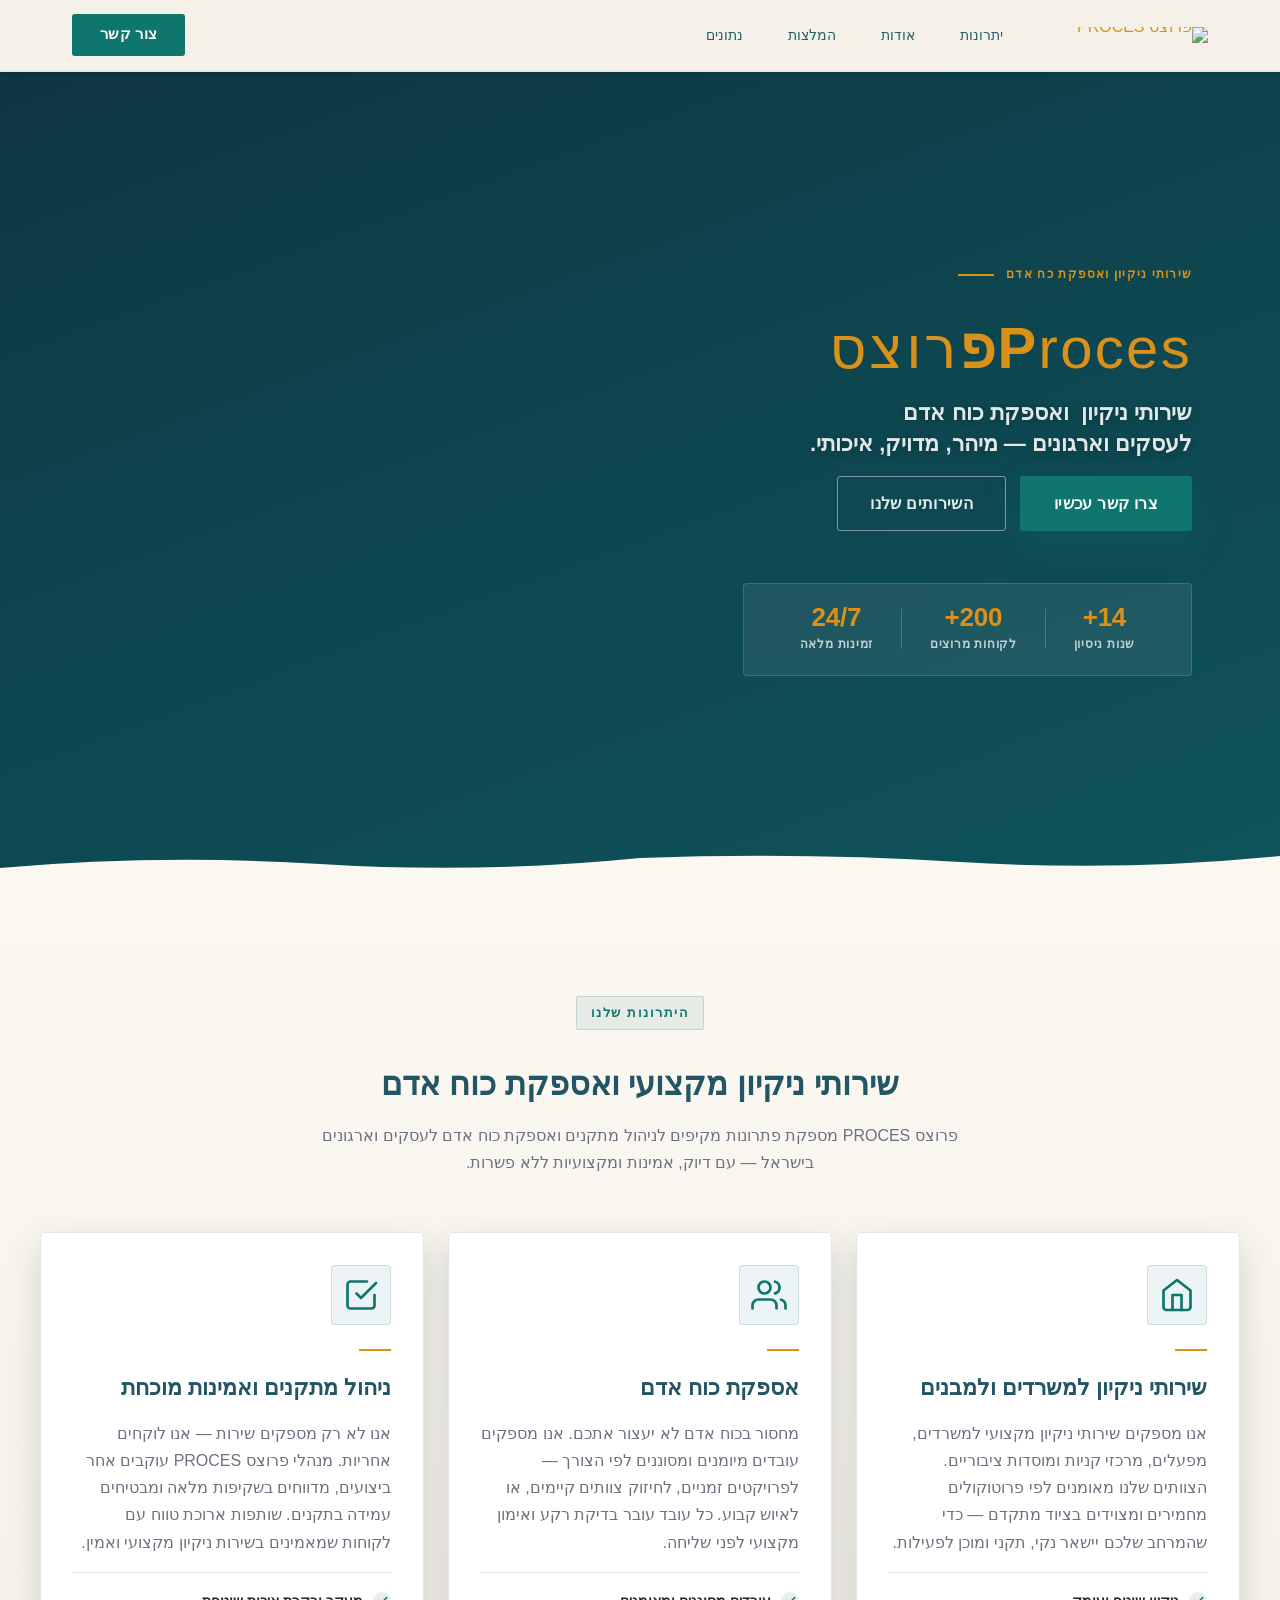
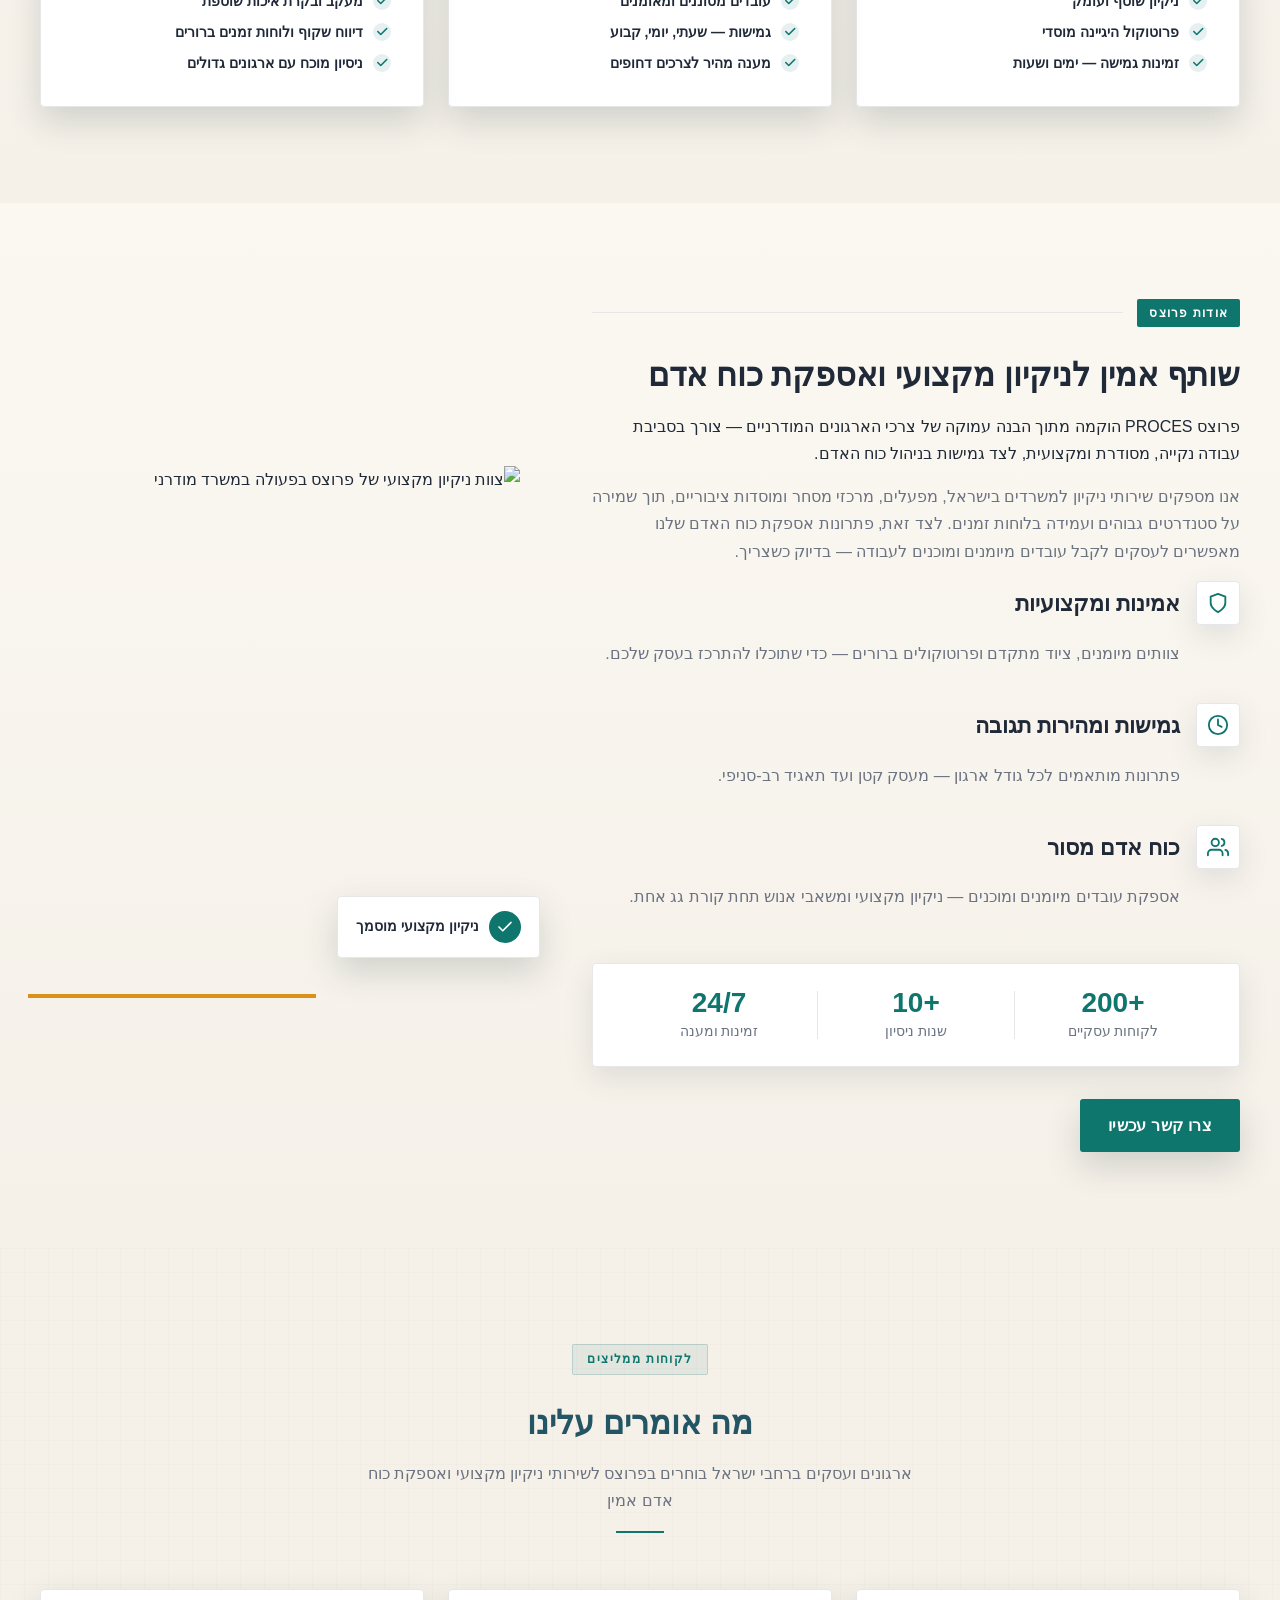
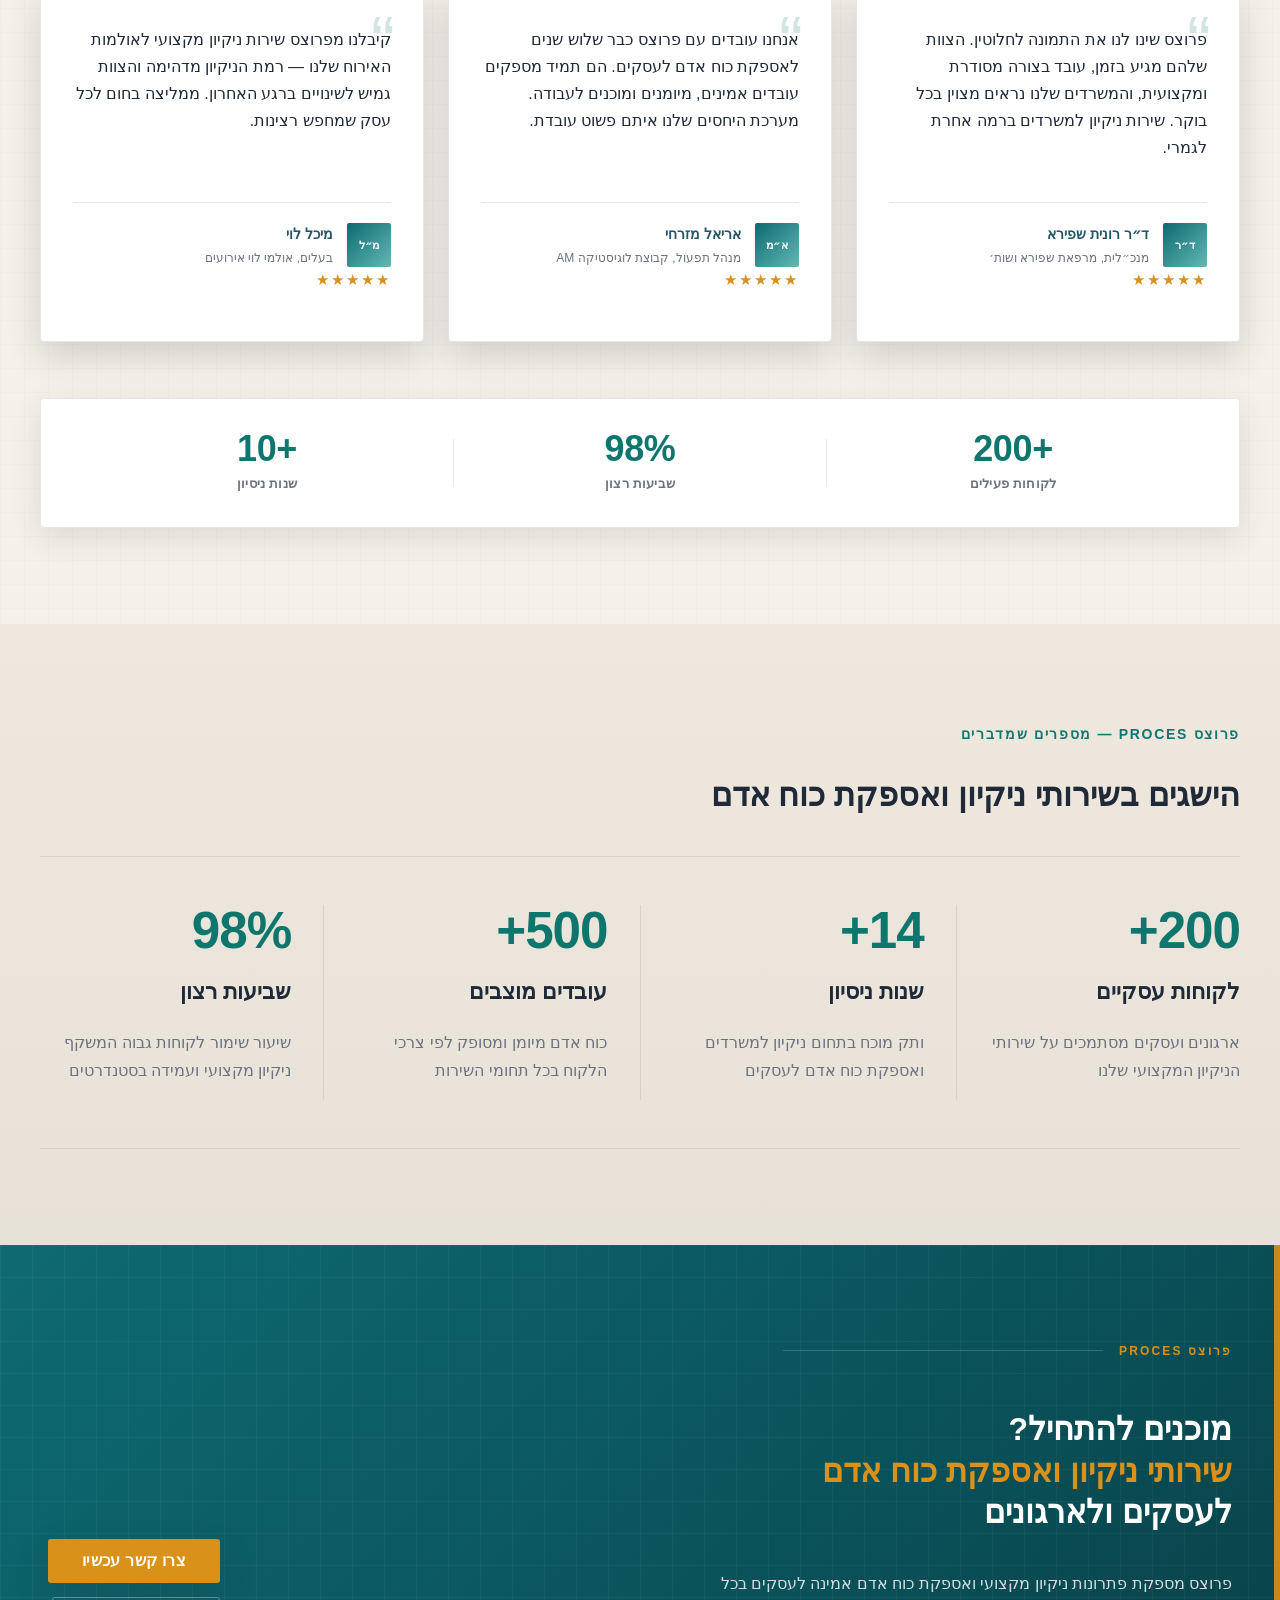
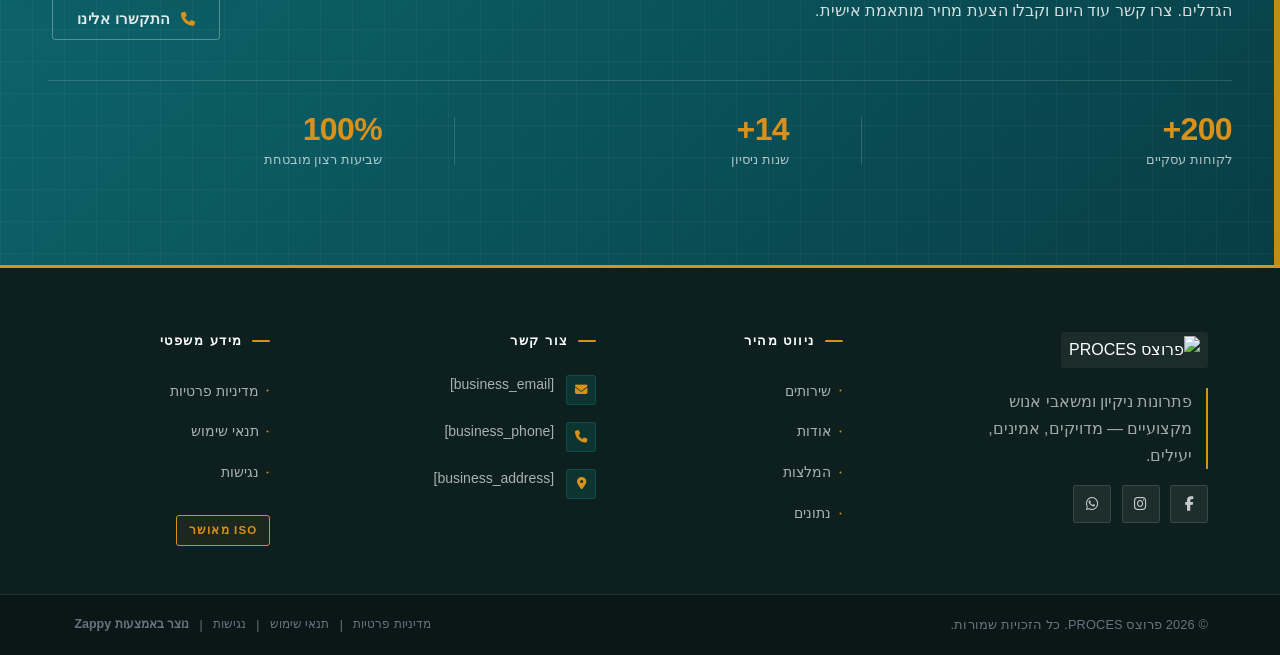
==== commit 52f286c1: "Incremental sync: 1 page(s) — update_text" ====
--- a/public/index.html
+++ b/public/index.html
@@ -1 +1 @@
-<!doctype html><html dir="rtl" lang="he"><head><meta charset="UTF-8"><meta content="width=device-width,initial-scale=1" name="viewport"><meta content="index, follow" name="robots"><title>שירותי ניקיון — פרוצס PROCES</title><meta content="A company offering cleaning services and manpower supply solutions. The business operates in the facility management and staffing sector, providing both profess" name="description"><meta content="שירותי ניקיון, שירותי ניקיון למשרדים בישראל, אספקת כוח אדם לעסקים, ניקיון מקצועי" name="keywords"><link href="/assets/favicon.ico" rel="icon" type="image/x-icon"><link href="/assets/favicon-16x16.png" rel="icon" type="image/png" sizes="16x16"><link href="/assets/favicon-32x32.png" rel="icon" type="image/png" sizes="32x32"><link href="/assets/favicon-48x48.png" rel="icon" type="image/png" sizes="48x48"><link href="/assets/favicon-192x192.png" rel="icon" type="image/png" sizes="192x192"><link href="/assets/favicon-512x512.png" rel="icon" type="image/png" sizes="512x512"><link href="/assets/apple-touch-icon.png" rel="apple-touch-icon"><script>!function(){"use strict";var t="ec23bc7b-a235-4ee6-ac0c-a85f04379e52",e="https://api.zappy5.com/api/analytics/track",a=18e5,n=2592e6,o=!0,i=!0,r=!0;var s=function(){var e="zappy_visitor_"+t,a=null;try{if(a=localStorage.getItem(e)){var o=JSON.parse(a),i=Date.now();if(i-o.created<n)return o.lastSeen=i,localStorage.setItem(e,JSON.stringify(o)),o.id}}catch(t){console.warn("Zappy Analytics: LocalStorage not available")}var r="zv_"+Date.now()+"_"+Math.random().toString(36).substr(2,9);try{localStorage.setItem(e,JSON.stringify({id:r,created:Date.now(),lastSeen:Date.now()}))}catch(t){}return r}(),c=function(){var e="zappy_session_"+t,n=null;try{if(n=sessionStorage.getItem(e)){var o=JSON.parse(n),i=Date.now();if(i-o.timestamp<a)return o.timestamp=i,sessionStorage.setItem(e,JSON.stringify(o)),o.id}}catch(t){console.warn("Zappy Analytics: SessionStorage not available")}var r="zs_"+Date.now()+"_"+Math.random().toString(36).substr(2,9);try{sessionStorage.setItem(e,JSON.stringify({id:r,timestamp:Date.now()}))}catch(t){}return r}();function l(a,n){n=n||{};var o={website_id:t,event_type:a,page_path:window.location.pathname,referrer:document.referrer||"direct",visitor_id:s,session_id:c,metadata:n};if(navigator.sendBeacon){var i=new Blob([JSON.stringify(o)],{type:"application/json"});navigator.sendBeacon(e,i)}else fetch(e,{method:"POST",headers:{"Content-Type":"application/json"},body:JSON.stringify(o),keepalive:!0}).catch(function(t){console.warn("Zappy Analytics: Failed to track event",t)})}o&&l("pageview",{title:document.title,url:window.location.href}),i&&document.addEventListener("click",function(t){var e=t.target;if("BUTTON"===e.tagName||e.closest("button")){var a="BUTTON"===e.tagName?e:e.closest("button");l("click",{element:"button",text:a.textContent.trim().substring(0,100),id:a.id||null,class:a.className||null})}else if("A"===e.tagName||e.closest("a")){var n="A"===e.tagName?e:e.closest("a");l("navigation",{element:"link",text:n.textContent.trim().substring(0,100),href:n.href,external:n.hostname!==window.location.hostname})}},!0),r&&document.addEventListener("submit",function(t){var e=t.target;l("form_submit",{form_id:e.id||null,form_name:e.name||null,form_action:e.action||null,form_method:e.method||"GET"})},!0);var m=Date.now();window.addEventListener("beforeunload",function(){l("page_unload",{time_on_page:Math.floor((Date.now()-m)/1e3),page_path:window.location.pathname})}),window.zappyAnalytics={track:l,getVisitorId:function(){return s},getSessionId:function(){return c}}}()</script><meta content="שירותי ניקיון — פרוצס PROCES" property="og:title"><meta content="A company offering cleaning services and manpower supply solutions. The business operates in the facility management and staffing sector, providing both profess" property="og:description"><meta content="summary_large_image" name="twitter:card"><meta content="שירותי ניקיון — פרוצס PROCES" name="twitter:title"><meta content="A company offering cleaning services and manpower supply solutions. The business operates in the facility management and staffing sector, providing both profess" name="twitter:description"><meta content="website" property="og:type"><meta content="he_IL" property="og:locale"><link href="https://cdnjs.cloudflare.com/ajax/libs/font-awesome/6.4.0/css/all.min.css" rel="stylesheet"><link href="/assets/favicon.ico" rel="icon" type="image/x-icon"><link href="/assets/favicon-16x16.png" rel="icon" type="image/png" sizes="16x16"><link href="/assets/favicon-32x32.png" rel="icon" type="image/png" sizes="32x32"><link href="/assets/favicon-48x48.png" rel="icon" type="image/png" sizes="48x48"><link href="/assets/favicon-192x192.png" rel="icon" type="image/png" sizes="192x192"><link href="/assets/favicon-512x512.png" rel="icon" type="image/png" sizes="512x512"><link href="/assets/apple-touch-icon.png" rel="apple-touch-icon"><link href="https://cdn.jsdelivr.net/npm/vanilla-cookieconsent@3/dist/cookieconsent.css" rel="stylesheet"><script src="https://cdn.jsdelivr.net/npm/vanilla-cookieconsent@3/dist/cookieconsent.umd.js"></script><script src="https://cdn.jsdelivr.net/gh/mickidum/acc_toolbar/acctoolbar/acctoolbar.min.js"></script><link href="/styles.css" rel="stylesheet"><style id="zappy-dropdown-submenu-styles">#navMenu li:has(.sub-menu),.nav-menu li:has(.sub-menu),.navbar li:has(.sub-menu),nav li:has(.sub-menu){position:relative}#navMenu .sub-menu,.nav-menu .sub-menu,.navbar .sub-menu,nav .sub-menu{display:block!important;position:absolute!important;top:100%;left:0;min-width:220px;background:#fff;border-radius:8px;box-shadow:0 8px 25px rgba(0,0,0,.15);padding:8px 0;opacity:0;visibility:hidden;transform:translateY(10px);transition:all .3s ease;z-index:1000;list-style:none;pointer-events:none}#navMenu li:hover>.sub-menu,.nav-menu li:hover>.sub-menu,.navbar li:hover>.sub-menu,nav li:hover>.sub-menu{opacity:1!important;visibility:visible!important;transform:translateY(0)!important;pointer-events:auto!important}.sub-menu li{list-style:none;margin:0;padding:0}.sub-menu a{display:block!important;padding:10px 16px!important;color:var(--text-dark,#333)!important;font-weight:500;text-decoration:none;white-space:nowrap;transition:background-color .2s}.sub-menu .zappy-nav-child>a{padding-left:28px!important;font-size:.9em!important;opacity:.85!important}[dir=rtl] .sub-menu .zappy-nav-child>a,html[lang=ar] .sub-menu .zappy-nav-child>a,html[lang=he] .sub-menu .zappy-nav-child>a{padding-left:10px!important;padding-right:28px!important}.sub-menu .zappy-nav-parent>a{font-weight:600!important}.sub-menu a:hover{background-color:#f5f5f5}[dir=rtl] .nav-menu .sub-menu,[dir=rtl] .navbar .sub-menu,[dir=rtl] nav .sub-menu,html[lang=ar] .nav-menu .sub-menu,html[lang=ar] .navbar .sub-menu,html[lang=ar] nav .sub-menu,html[lang=he] .nav-menu .sub-menu,html[lang=he] .navbar .sub-menu,html[lang=he] nav .sub-menu{left:auto!important;right:0!important}.sub-menu:empty,.sub-menu:not(:has(li)):not(:has(> a)),.sub-menu:not(:has(li:not(.zappy-hidden-menu-item))):not(:has(> a)){display:none!important;opacity:0!important;visibility:hidden!important;pointer-events:none!important}li:has(.menu-group-title):hover>.sub-menu{opacity:1!important;visibility:visible!important;transform:translateY(0)!important;pointer-events:auto!important}#navMenu>li>.menu-group-title,.nav-menu>li>.menu-group-title{display:inline-block;padding:.5rem 1rem;cursor:default;user-select:none}@media (max-width:768px){#navMenu .sub-menu,.nav-menu .sub-menu,.navbar .sub-menu,nav .sub-menu{position:static!important;transform:none!important;box-shadow:none!important;background:0 0!important;max-height:0;overflow:hidden;opacity:0;visibility:hidden;transition:max-height .3s ease,opacity .3s ease;padding:0!important;border-radius:0!important}#navMenu .sub-menu.mobile-expanded,.nav-menu .sub-menu.mobile-expanded,.navbar .sub-menu.mobile-expanded{max-height:none!important;overflow-y:visible!important;opacity:1!important;visibility:visible!important;padding:8px 0 8px 16px!important}[dir=rtl] .sub-menu.mobile-expanded,html[lang=he] .sub-menu.mobile-expanded{padding:8px 16px 8px 0!important}#navMenu li:hover>.sub-menu,.nav-menu li:hover>.sub-menu,.navbar li:hover>.sub-menu,nav li:hover>.sub-menu{opacity:0;visibility:hidden;pointer-events:none}#navMenu li>.sub-menu.mobile-expanded,.nav-menu li>.sub-menu.mobile-expanded,.navbar li>.sub-menu.mobile-expanded,nav li>.sub-menu.mobile-expanded{opacity:1!important;visibility:visible!important;pointer-events:auto!important}#navMenu li:has(.sub-menu),.nav-menu li:has(.sub-menu),.navbar li:has(.sub-menu),nav li:has(.sub-menu){display:flex!important;flex-wrap:wrap!important;align-items:center!important;position:relative!important;min-height:44px!important}#navMenu li:has(.sub-menu)>a,.nav-menu li:has(.sub-menu)>a,.navbar li:has(.sub-menu)>a,nav li:has(.sub-menu)>a{flex:1!important;min-width:0!important}#navMenu li:has(.sub-menu)>.menu-group-title,.nav-menu li:has(.sub-menu)>.menu-group-title,.navbar li:has(.sub-menu)>.menu-group-title,nav li:has(.sub-menu)>.menu-group-title{flex:1!important;min-width:0!important;padding:0!important;line-height:inherit!important}#navMenu li:has(.sub-menu)>.sub-menu,.nav-menu li:has(.sub-menu)>.sub-menu,.navbar li:has(.sub-menu)>.sub-menu,nav li:has(.sub-menu)>.sub-menu{flex-basis:100%!important;width:100%!important}#navMenu li:has(.sub-menu)>a [class*=arrow],#navMenu li:has(.sub-menu)>a [class*=chevron],.nav-menu li:has(.sub-menu)>a .fa-angle-down,.nav-menu li:has(.sub-menu)>a .fa-chevron-down,.nav-menu li:has(.sub-menu)>a [class*=arrow],.nav-menu li:has(.sub-menu)>a [class*=chevron],nav li:has(.sub-menu)>a [class*=arrow],nav li:has(.sub-menu)>a [class*=chevron]{display:none!important;visibility:hidden!important}.mobile-submenu-toggle{display:flex!important;align-items:center!important;justify-content:center!important;width:44px!important;height:auto!important;background:0 0!important;border:none!important;cursor:pointer!important;color:var(--text-dark)!important;position:static!important;flex-shrink:0!important;align-self:stretch!important;z-index:2!important;padding:0!important;margin:0!important}.mobile-submenu-toggle::after{content:''!important;width:0!important;height:0!important;border-left:6px solid transparent!important;border-right:6px solid transparent!important;border-top:7px solid currentColor!important;transition:transform .3s ease!important}.mobile-submenu-toggle.expanded::after{transform:rotate(180deg)!important}.sub-menu a{padding:10px 0!important;display:block!important;color:var(--text-dark)!important;white-space:normal!important}.sub-menu .zappy-nav-child>a{padding-left:28px!important;font-size:.9em!important;opacity:.85!important}[dir=rtl] .sub-menu .zappy-nav-child>a,html[lang=ar] .sub-menu .zappy-nav-child>a,html[lang=he] .sub-menu .zappy-nav-child>a{padding-left:0!important;padding-right:28px!important}.sub-menu .zappy-nav-parent>a{font-weight:600!important}#navMenu.active,.nav-menu.active{max-width:100vw!important;overflow-x:hidden!important;box-sizing:border-box!important}.navbar .sub-menu li a,.zappy-products-dropdown .sub-menu a,nav.navbar .sub-menu li a{color:var(--text-dark)!important}}@media (min-width:769px){.mobile-submenu-toggle{display:none!important}}</style><style id="mobile-lang-menu-deployed-css">@media (max-width:768px){.lang-switcher,.nav-container .lang-switcher,.nav-cta-container .lang-switcher,.nav-ecommerce-icons .lang-switcher,.nav-icons-left .lang-switcher,.navbar .lang-switcher,.navbar .nav-cta-container .lang-switcher{display:none!important}.mobile-lang-menu{width:100%;border-top:1px solid rgba(128,128,128,.2);padding:8px 0 0 0;margin-top:8px}.mobile-lang-toggle{display:flex!important;align-items:center;justify-content:space-between;width:100%;padding:12px 16px;background:0 0;border:none;cursor:pointer;font-size:15px;color:inherit;font-family:inherit}.mobile-lang-toggle::after{content:'';display:inline-block;width:8px;height:8px;border-right:2px solid currentColor;border-bottom:2px solid currentColor;transform:rotate(45deg);transition:transform .3s ease;margin-left:8px}.mobile-lang-toggle.expanded::after{transform:rotate(-135deg)}.mobile-lang-options{max-height:0;overflow:hidden;transition:max-height .3s ease}.mobile-lang-options.expanded{max-height:300px}.mobile-lang-option{display:flex!important;align-items:center;gap:10px;padding:10px 24px;text-decoration:none;color:inherit;font-size:14px;font-family:inherit}.mobile-lang-option:hover{background:rgba(128,128,128,.1)}.mobile-lang-option.active{font-weight:600;opacity:.7;pointer-events:none}.mobile-lang-option img{width:20px;height:20px;border-radius:50%}}@media (min-width:769px){.mobile-lang-menu{display:none!important}}</style><style id="zappy-widget-visibility">#mic-access-tool-box,#mic-access-tool-general-button,#mic-init-access-tool #mic-access-tool-box,#mic-init-access-tool #mic-access-tool-general-button,#mic-init-access-tool .mic-access-tool-general-button,._access-icon,._access-menu,.mic-access-tool-box,.mic-access-tool-general-button,div[id*=mic-access-tool-box]{display:none!important;visibility:hidden!important;opacity:0!important;pointer-events:none!important}</style></head><body><nav class="navbar" dir="rtl"><button aria-label="Menu" class="mobile-toggle" id="mobileToggle"><svg viewBox="0 0 24 24" fill="none" height="24" width="24" class="hamburger-icon"><path d="M3 12h18M3 6h18M3 18h18" stroke="currentColor" stroke-linecap="round" stroke-width="2"></path></svg><svg viewBox="0 0 24 24" fill="none" height="24" width="24" class="close-icon" style="display:none"><path d="M18 6L6 18M6 6l12 12" stroke="currentColor" stroke-linecap="round" stroke-width="2"></path></svg></button><button aria-label="Call" class="phone-header-btn" data-phone="[business_phone]"><svg viewBox="0 0 24 24" fill="currentColor" height="20" width="20"><path d="M22 16.92v3a2 2 0 0 1-2.18 2 19.79 19.79 0 0 1-8.63-3.07 19.5 19.5 0 0 1-6-6 19.79 19.79 0 0 1-3.07-8.67A2 2 0 0 1 4.11 2h3a2 2 0 0 1 2 1.72 12.84 12.84 0 0 0 .7 2.81 2 2 0 0 1-.45 2.11L8.09 9.91a16 16 0 0 0 6 6l1.27-1.27a2 2 0 0 1 2.11-.45 12.84 12.84 0 0 0 2.81.7A2 2 0 0 1 22 16.92z"></path></svg></button><div class="nav-container"><div class="nav-right-group"><div class="nav-brand"><a href="/" class="logo-link"><img alt="פרוצס PROCES" src="/assets/proces-logo.webp" class="logo"></a></div><ul class="nav-menu" id="navMenu"><li><a href="#features">יתרונות</a></li><li><a href="#about">אודות</a></li><li><a href="#testimonials">המלצות</a></li><li><a href="#stats">נתונים</a></li></ul></div><div class="nav-cta-container"><a href="#cta" class="nav-cta-btn">צור קשר</a></div></div></nav><script>window.addEventListener("load",function(){const e=document.querySelector(".navbar, nav, header");if(!e)return void console.log("[Navbar] Navbar element not found");let t=document.getElementById("mobileToggle")||document.querySelector(".mobile-toggle")||document.querySelector(".hamburger")||document.querySelector(".hamburger-menu")||document.querySelector(".menu-toggle")||document.querySelector(".burger-menu")||document.querySelector('[aria-label="Menu"]')||document.querySelector('[aria-label="תפריט"]');const o=document.querySelector(".phone-header-btn"),n=window.getComputedStyle(e);let r=n.backgroundColor;if(console.log("[Navbar] Initial navbar background:",r),"transparent"===r||"rgba(0, 0, 0, 0)"===r||r.startsWith("rgba")&&r.includes(", 0)")){const e=n.backgroundImage;if(e&&"none"!==e)console.log("[Navbar] Navbar has background image/gradient, using dark text"),r="rgb(240, 240, 240)";else{const e=window.getComputedStyle(document.body).backgroundColor;console.log("[Navbar] Navbar transparent, using body background:",e),r=e}}const i=r.match(/\d+/g);if(i&&i.length>=3){const e=(.299*parseInt(i[0])+.587*parseInt(i[1])+.114*parseInt(i[2]))/255;console.log("[Navbar] Mobile button colors preserved from Claude CSS (luminance:",e.toFixed(2)+")");const n=document.createElement("style");n.id="zappy-mobile-nav-fix";document.documentElement.lang;document.documentElement.dir,n.textContent='\n        /* Hide mobile buttons on desktop, show only on mobile */\n        @media (min-width: 769px) {\n          .mobile-toggle,\n          .phone-header-btn {\n            display: none !important;\n          }\n        }\n        \n        /* Show and position mobile buttons correctly on mobile */\n        @media (max-width: 768px) {\n          .mobile-toggle,\n          .phone-header-btn {\n            position: absolute !important;\n            top: 50% !important;\n            transform: translateY(-50%) !important;\n            z-index: 1001 !important;\n            display: flex !important;\n            align-items: center !important;\n            justify-content: center !important;\n            width: 36px !important;\n            height: 36px !important;\n            border-radius: 50% !important;\n            border: none !important;\n            cursor: pointer !important;\n            padding: 6px !important;\n            background: none !important;\n            color: var(--nav-text, var(--text-dark)) !important;\n          }\n          \n          /* LTR positioning (default): hamburger LEFT, phone RIGHT */\n          html:not([dir="rtl"]):not([lang="he"]):not([lang="ar"]) .mobile-toggle,\n          html[dir="ltr"] .mobile-toggle {\n            left: 12px !important;\n            right: auto !important;\n          }\n          html:not([dir="rtl"]):not([lang="he"]):not([lang="ar"]) .phone-header-btn,\n          html[dir="ltr"] .phone-header-btn {\n            right: 12px !important;\n            left: auto !important;\n          }\n          \n          /* RTL positioning: hamburger RIGHT, phone LEFT */\n          html[dir="rtl"] .mobile-toggle,\n          html[lang="he"] .mobile-toggle,\n          html[lang="ar"] .mobile-toggle {\n            right: 12px !important;\n            left: auto !important;\n          }\n          html[dir="rtl"] .phone-header-btn,\n          html[lang="he"] .phone-header-btn,\n          html[lang="ar"] .phone-header-btn {\n            left: 12px !important;\n            right: auto !important;\n          }\n          \n          /* CRITICAL: Ensure nav-container has min-height on mobile */\n          /* All children are positioned absolutely/fixed on mobile, so height:auto collapses to 0 */\n          .nav-container {\n            min-height: 70px !important;\n            position: relative !important;\n          }\n          \n          /* Ensure SVG icons are properly sized and inherit color */\n          .mobile-toggle svg,\n          .phone-header-btn svg {\n            width: 24px !important;\n            height: 24px !important;\n            /* Don\'t force display - let JavaScript control hamburger/close toggle */\n          }\n          \n          /* Reset nav-cta-container on mobile - remove desktop box-shadow/padding */\n          /* that creates a visible ghost box when CTA button is hidden */\n          .nav-cta-container {\n            box-shadow: none !important;\n            padding: 0 !important;\n          }\n          \n          /* Hide nav-cta-container entirely on mobile when there\'s no lang-switcher */\n          /* (only the CTA button is inside, and it\'s hidden on mobile) */\n          .nav-cta-container:not(:has(.lang-switcher)) {\n            display: none !important;\n          }\n          \n          /* CRITICAL: Prevent hero image fade gradient from bleeding over headline text */\n          /* The .image-fade-gradient has bottom: -30px (extends below parent) */\n          /* On mobile stacked layout, this overlaps the h1 text below the image */\n          .hero-image-column {\n            overflow: hidden !important;\n          }\n          .image-fade-gradient {\n            bottom: 0 !important;\n          }\n          \n          /* Hide desktop language switcher on mobile - hamburger menu handles it */\n          /* High specificity to override stored CSS */\n          .lang-switcher,\n          .nav-cta-container .lang-switcher,\n          .nav-container .lang-switcher,\n          .navbar .lang-switcher,\n          .navbar .nav-cta-container .lang-switcher {\n            display: none !important;\n          }\n        }\n      ';const r=document.getElementById("zappy-mobile-nav-fix");r&&r.remove(),document.head.appendChild(n),console.log("[Navbar] Critical CSS injected for mobile nav positioning");const l=window.innerWidth<=768;if(t){const e=t.querySelector(".hamburger-icon"),o=t.querySelector(".close-icon");e&&(e.style.setProperty("width","24px","important"),e.style.setProperty("height","24px","important"),e.style.setProperty("display","block","important")),o&&(o.style.setProperty("width","24px","important"),o.style.setProperty("height","24px","important"),o.style.setProperty("display","none","important")),l?(t.style.setProperty("position","absolute","important"),t.style.setProperty("top","50%","important"),t.style.setProperty("transform","translateY(-50%)","important"),t.style.setProperty("z-index","1001","important"),t.style.removeProperty("left"),t.style.removeProperty("right"),console.log("[Navbar] Mobile toggle positioning applied (mobile viewport)")):(t.style.removeProperty("position"),t.style.removeProperty("top"),t.style.removeProperty("transform"),t.style.removeProperty("z-index"),t.style.removeProperty("left"),t.style.removeProperty("right"),console.log("[Navbar] Desktop viewport - cleared mobile toggle inline positioning"))}if(o){const e=o.querySelector("svg");e&&(e.style.width="24px",e.style.height="24px",e.setAttribute("width","24"),e.setAttribute("height","24")),l?(o.style.setProperty("position","absolute","important"),o.style.setProperty("top","50%","important"),o.style.setProperty("transform","translateY(-50%)","important"),o.style.setProperty("z-index","1001","important"),o.style.removeProperty("left"),o.style.removeProperty("right"),console.log("[Navbar] Phone button positioning applied (mobile viewport)")):(o.style.removeProperty("position"),o.style.removeProperty("top"),o.style.removeProperty("transform"),o.style.removeProperty("z-index"),o.style.removeProperty("left"),o.style.removeProperty("right"),console.log("[Navbar] Desktop viewport - cleared phone button inline positioning"))}}else console.log("[Navbar] Could not parse background color:",r);t=document.getElementById("mobileToggle")||document.querySelector(".mobile-toggle")||document.querySelector(".hamburger")||document.querySelector(".hamburger-menu")||document.querySelector(".menu-toggle")||document.querySelector(".burger-menu")||document.querySelector('[aria-label="Menu"]')||document.querySelector('[aria-label="תפריט"]');const l=document.getElementById("navMenu")||document.querySelector(".nav-menu")||document.querySelector(".nav-links")||document.querySelector("nav ul:not(.submenu)");if(!t||!l)return void console.log("[Navbar] Mobile toggle or menu not found:",{toggle:!!t,menu:!!l});l.id||(l.id="navMenu"),console.log("[Navbar] Initializing mobile menu...");const a=t.cloneNode(!0);t.parentNode.replaceChild(a,t),a.addEventListener("click",function(e){e.preventDefault(),e.stopPropagation();const t=this.querySelector(".hamburger-icon"),o=this.querySelector(".close-icon");l.classList.contains("active")?(l.classList.remove("active"),t&&t.style.setProperty("display","block","important"),o&&o.style.setProperty("display","none","important"),document.body.style.overflow="",console.log("[Navbar] Menu closed")):(l.classList.add("active"),t&&t.style.setProperty("display","none","important"),o&&o.style.setProperty("display","block","important"),document.body.style.overflow="hidden",console.log("[Navbar] Menu opened"))}),l.querySelectorAll("a").forEach(function(e){e.addEventListener("click",function(){if("#"===this.getAttribute("href"))return;const e=a.querySelector(".hamburger-icon"),t=a.querySelector(".close-icon");l.classList.remove("active"),e&&e.style.setProperty("display","block","important"),t&&t.style.setProperty("display","none","important"),document.body.style.overflow="",console.log("[Navbar] Menu closed (link clicked)")})});var s=l.querySelectorAll(".dropdown-toggle");s.forEach(function(e){e.addEventListener("click",function(e){e.preventDefault(),e.stopPropagation();var t=this.closest(".nav-dropdown");t&&(t.parentNode.querySelectorAll(".nav-dropdown.open").forEach(function(e){e!==t&&e.classList.remove("open")}),t.classList.toggle("open"),console.log("[Navbar] Dropdown toggled:",t.classList.contains("open")?"open":"closed"))})}),document.addEventListener("click",function(e){e.target.closest(".nav-dropdown")||document.querySelectorAll(".nav-dropdown.open").forEach(function(e){e.classList.remove("open")})}),console.log("[Navbar] Dropdown handlers initialized for "+s.length+" dropdowns"),o&&o.addEventListener("click",function(){const e=document.querySelectorAll('a[href^="tel:"]'),t=e.length>0?e[0].getAttribute("href").replace("tel:",""):"[business_phone]";window.location.href="tel:"+t,console.log("[Navbar] Phone button clicked")}),console.log("[Navbar] Mobile menu initialized successfully");const p=function(){const e=document.querySelector(".whatsapp-float");e&&(window.innerWidth>=769?(e.style.setProperty("display","none","important"),e.style.setProperty("visibility","hidden","important"),e.style.setProperty("opacity","0","important"),e.style.setProperty("pointer-events","none","important"),console.log("[WhatsApp] Button hidden on desktop")):(e.style.removeProperty("display"),e.style.removeProperty("visibility"),e.style.removeProperty("opacity"),e.style.removeProperty("pointer-events"),console.log("[WhatsApp] Button visible on mobile")))};let c;p(),window.addEventListener("resize",function(){clearTimeout(c),c=setTimeout(p,100)})})</script><main><section class="index-hero-section" data-layout-spec="בית-hero" dir="rtl" id="hero" data-hero-type="fullscreen-scrim"><div class="index-hero-bg"><img alt="שירותי ניקיון ואספקת כוח אדם מקצועי – פרוצס PROCES" src="/assets/site-index-hero-image-1.webp" data-context="Professional facility management scene: a pristine modern office building lobby or large commercial space being cleaned by uniformed professional staff, with polished floors, bright lighting, and a sense of order and discipline. The image should convey trust, cleanliness, and corporate professionalism. Teal and white color tones. Wide cinematic format." data-placeholder="index-hero-image-1" height="700" width="1200" data-element-id="img-1776595328960-babcy1via" data-element-type="image" data-hero-background="true" data-hero-bg="true"></div><div class="index-hero-scrim" aria-hidden="true"></div><div class="index-hero-container"><div class="index-hero-content"><div class="index-hero-badge"><span class="index-hero-badge-line" aria-hidden="true"></span><span class="index-hero-badge-text">שירותי ניקיון ואספקת כח אדם</span></div><h1 class="index-hero-h1"></h1><h1><span class="index-hero-h1-en">P<span style="font-weight:normal">roces</span>פ<span style="font-weight:normal">רוצס</span></span></h1><h3 class="index-hero-sub">שירותי ניקיון מקצועיים ואספקת כוח אדם<br class="index-hero-br">לעסקים וארגונים — מיהר, מדויק, איכותי.</h3><div class="index-hero-ctas"><a href="#contact" class="index-hero-btn-primary" data-element-id="btn-1776595328946-rf9qn48a3" data-element-type="button" data-native-element="true" style="outline:none">צרו קשר עכשיו</a><a href="#services" class="index-hero-btn-ghost" data-element-id="btn-1776595328946-88ew8h12d" data-element-type="button" data-native-element="true">השירותים שלנו</a></div><div class="index-hero-trust"><div class="index-hero-trust-item"><span class="index-hero-trust-num">14+</span><span class="index-hero-trust-label">שנות ניסיון</span></div><div class="index-hero-trust-divider" aria-hidden="true"></div><div class="index-hero-trust-item"><span class="index-hero-trust-num">200+</span><span class="index-hero-trust-label">לקוחות מרוצים</span></div><div class="index-hero-trust-divider" aria-hidden="true"></div><div class="index-hero-trust-item"><span class="index-hero-trust-num">24/7</span><span class="index-hero-trust-label">זמינות מלאה</span></div></div></div></div><div class="index-hero-divider-wrapper"><svg viewBox="0 0 1200 60" aria-hidden="true" xmlns="http://www.w3.org/2000/svg" data-no-icon-edit="true" preserveAspectRatio="none"><path d="M0,60 L0,28 Q150,14 300,24 T600,18 Q750,12 900,22 T1200,16 L1200,60 Z" fill="#FBF8F2"></path></svg></div></section><section class="index-features-section" data-layout-spec="בית-features" dir="rtl" id="features"><div class="index-features-container"><div class="index-features-header"><p class="zappy-editable"><span class="index-features-label">היתרונות שלנו</span></p><h2 class="index-features-title">שירותי ניקיון מקצועי ואספקת כוח אדם</h2><p class="index-features-subtitle">פרוצס PROCES מספקת פתרונות מקיפים לניהול מתקנים ואספקת כוח אדם לעסקים וארגונים בישראל — עם דיוק, אמינות ומקצועיות ללא פשרות.</p></div><div class="index-features-grid zappy-preserve-css-grid" data-original-gap="24px" data-original-item-width="384" style="--zappy-grid-cols:repeat(3, minmax(0, 1fr));display:grid;grid-template-columns:repeat(3, minmax(0, 1fr));align-items:stretch !important" data-zappy-auto-grid="true" data-zappy-explicit-columns="true" id="zappy-auto-grid-1776595329016-4t8j5f"><article class="index-feature-card" data-grid-item-index="0"><div class="index-feature-icon-wrap"><svg viewBox="0 0 24 24" fill="none" height="36" width="36" aria-hidden="true" data-element-type="icon" data-icon-type="svg" stroke="currentColor" stroke-linecap="round" stroke-linejoin="round" stroke-width="1.8" xmlns="http://www.w3.org/2000/svg"><path d="M3 9l9-7 9 7v11a2 2 0 0 1-2 2H5a2 2 0 0 1-2-2z"></path><polyline points="9 22 9 12 15 12 15 22"></polyline></svg></div><div class="index-feature-content"><div class="index-feature-accent-line"></div><h3 class="index-feature-title">שירותי ניקיון למשרדים ולמבנים</h3><p class="index-feature-desc">אנו מספקים שירותי ניקיון מקצועי למשרדים, מפעלים, מרכזי קניות ומוסדות ציבוריים. הצוותים שלנו מאומנים לפי פרוטוקולים מחמירים ומצוידים בציוד מתקדם — כדי שהמרחב שלכם יישאר נקי, תקני ומוכן לפעילות.</p><ul class="index-feature-list"><li><i class="fas fa-check" aria-hidden="true" data-element-id="icon-1776595328958-dmcmgp5nd" data-element-type="icon" data-icon-type="fontawesome" style="pointer-events:auto;cursor:pointer"></i><span>ניקיון שוטף ועומק</span></li><li><i class="fas fa-check" aria-hidden="true" data-element-id="icon-1776595328958-0wnebsvia" data-element-type="icon" data-icon-type="fontawesome" style="pointer-events:auto;cursor:pointer"></i><span>פרוטוקול היגיינה מוסדי</span></li><li><i class="fas fa-check" aria-hidden="true" data-element-id="icon-1776595328959-40iucxvvf" data-element-type="icon" data-icon-type="fontawesome" style="pointer-events:auto;cursor:pointer"></i><span>זמינות גמישה — ימים ושעות</span></li></ul></div></article><article class="index-feature-card" data-grid-item-index="1"><div class="index-feature-icon-wrap"><svg viewBox="0 0 24 24" fill="none" height="36" width="36" aria-hidden="true" data-element-type="icon" data-icon-type="svg" stroke="currentColor" stroke-linecap="round" stroke-linejoin="round" stroke-width="1.8" xmlns="http://www.w3.org/2000/svg"><path d="M17 21v-2a4 4 0 0 0-4-4H5a4 4 0 0 0-4 4v2"></path><circle cx="9" cy="7" r="4"></circle><path d="M23 21v-2a4 4 0 0 0-3-3.87"></path><path d="M16 3.13a4 4 0 0 1 0 7.75"></path></svg></div><div class="index-feature-content"><div class="index-feature-accent-line"></div><h3 class="index-feature-title">אספקת כוח אדם</h3><p class="index-feature-desc">מחסור בכוח אדם לא יעצור אתכם. אנו מספקים עובדים מיומנים ומסוננים לפי הצורך — לפרויקטים זמניים, לחיזוק צוותים קיימים, או לאיוש קבוע. כל עובד עובר בדיקת רקע ואימון מקצועי לפני שליחה.</p><ul class="index-feature-list"><li><i class="fas fa-check" aria-hidden="true" data-element-id="icon-1776595328959-r4b284tow" data-element-type="icon" data-icon-type="fontawesome" style="pointer-events:auto;cursor:pointer"></i><span>עובדים מסוננים ומאומנים</span></li><li><i class="fas fa-check" aria-hidden="true" data-element-id="icon-1776595328959-yne2hdesm" data-element-type="icon" data-icon-type="fontawesome" style="pointer-events:auto;cursor:pointer"></i><span>גמישות — שעתי, יומי, קבוע</span></li><li><i class="fas fa-check" aria-hidden="true" data-element-id="icon-1776595328959-9445tmr00" data-element-type="icon" data-icon-type="fontawesome" style="pointer-events:auto;cursor:pointer"></i><span>מענה מהיר לצרכים דחופים</span></li></ul></div></article><article class="index-feature-card" data-grid-item-index="2"><div class="index-feature-icon-wrap"><svg viewBox="0 0 24 24" fill="none" height="36" width="36" aria-hidden="true" data-element-type="icon" data-icon-type="svg" stroke="currentColor" stroke-linecap="round" stroke-linejoin="round" stroke-width="1.8" xmlns="http://www.w3.org/2000/svg"><polyline points="9 11 12 14 22 4"></polyline><path d="M21 12v7a2 2 0 0 1-2 2H5a2 2 0 0 1-2-2V5a2 2 0 0 1 2-2h11"></path></svg></div><div class="index-feature-content"><div class="index-feature-accent-line"></div><h3 class="index-feature-title">ניהול מתקנים ואמינות מוכחת</h3><p class="index-feature-desc">אנו לא רק מספקים שירות — אנו לוקחים אחריות. מנהלי פרוצס PROCES עוקבים אחר ביצועים, מדווחים בשקיפות מלאה ומבטיחים עמידה בתקנים. שותפות ארוכת טווח עם לקוחות שמאמינים בשירות ניקיון מקצועי ואמין.</p><ul class="index-feature-list"><li><i class="fas fa-check" aria-hidden="true" data-element-id="icon-1776595328959-c4kjxsfwx" data-element-type="icon" data-icon-type="fontawesome" style="pointer-events:auto;cursor:pointer"></i><span>מעקב ובקרת איכות שוטפת</span></li><li><i class="fas fa-check" aria-hidden="true" data-element-id="icon-1776595328959-7kfni1a8g" data-element-type="icon" data-icon-type="fontawesome" style="pointer-events:auto;cursor:pointer"></i><span>דיווח שקוף ולוחות זמנים ברורים</span></li><li><i class="fas fa-check" aria-hidden="true" data-element-id="icon-1776595328959-xwonbko13" data-element-type="icon" data-icon-type="fontawesome" style="pointer-events:auto;cursor:pointer"></i><span>ניסיון מוכח עם ארגונים גדולים</span></li></ul></div></article></div></div></section><section class="index-about-section" data-layout-spec="בית-about" dir="rtl" id="about"><div class="index-about-container"><div class="index-about-text-col"><div class="index-about-label-row"><span class="index-about-badge">אודות פרוצס</span><div class="index-about-label-line"></div></div><h2 class="index-about-heading">שותף אמין לניקיון מקצועי ואספקת כוח אדם</h2><p class="index-about-lead">פרוצס PROCES הוקמה מתוך הבנה עמוקה של צרכי הארגונים המודרניים — צורך בסביבת עבודה נקייה, מסודרת ומקצועית, לצד גמישות בניהול כוח האדם.</p><p class="index-about-body">אנו מספקים שירותי ניקיון למשרדים בישראל, מפעלים, מרכזי מסחר ומוסדות ציבוריים, תוך שמירה על סטנדרטים גבוהים ועמידה בלוחות זמנים. לצד זאת, פתרונות אספקת כוח האדם שלנו מאפשרים לעסקים לקבל עובדים מיומנים ומוכנים לעבודה — בדיוק כשצריך.</p><div class="index-about-pillars"><div class="index-about-pillar"><div class="index-about-pillar-icon"><svg viewBox="0 0 24 24" fill="none" height="22" width="22" aria-hidden="true" data-element-type="icon" data-icon-type="svg" stroke="currentColor" stroke-linecap="round" stroke-linejoin="round" stroke-width="2"><path d="M12 22s8-4 8-10V5l-8-3-8 3v7c0 6 8 10 8 10z"></path></svg></div><div class="index-about-pillar-content"><h3 class="index-about-pillar-title">אמינות ומקצועיות</h3><p class="index-about-pillar-text">צוותים מיומנים, ציוד מתקדם ופרוטוקולים ברורים — כדי שתוכלו להתרכז בעסק שלכם.</p></div></div><div class="index-about-pillar"><div class="index-about-pillar-icon"><svg viewBox="0 0 24 24" fill="none" height="22" width="22" aria-hidden="true" data-element-type="icon" data-icon-type="svg" stroke="currentColor" stroke-linecap="round" stroke-linejoin="round" stroke-width="2"><circle cx="12" cy="12" r="10"></circle><path d="M12 6v6l4 2"></path></svg></div><div class="index-about-pillar-content"><h3 class="index-about-pillar-title">גמישות ומהירות תגובה</h3><p class="index-about-pillar-text">פתרונות מותאמים לכל גודל ארגון — מעסק קטן ועד תאגיד רב-סניפי.</p></div></div><div class="index-about-pillar"><div class="index-about-pillar-icon"><svg viewBox="0 0 24 24" fill="none" height="22" width="22" aria-hidden="true" data-element-type="icon" data-icon-type="svg" stroke="currentColor" stroke-linecap="round" stroke-linejoin="round" stroke-width="2"><path d="M17 21v-2a4 4 0 0 0-4-4H5a4 4 0 0 0-4 4v2"></path><circle cx="9" cy="7" r="4"></circle><path d="M23 21v-2a4 4 0 0 0-3-3.87"></path><path d="M16 3.13a4 4 0 0 1 0 7.75"></path></svg></div><div class="index-about-pillar-content"><h3 class="index-about-pillar-title">כוח אדם מסור</h3><p class="index-about-pillar-text">אספקת עובדים מיומנים ומוכנים — ניקיון מקצועי ומשאבי אנוש תחת קורת גג אחת.</p></div></div></div><div class="index-about-stats-row"><div class="index-about-stat"><span class="index-about-stat-number">+200</span><span class="index-about-stat-label">לקוחות עסקיים</span></div><div class="index-about-stat-divider"></div><div class="index-about-stat"><span class="index-about-stat-number">+10</span><span class="index-about-stat-label">שנות ניסיון</span></div><div class="index-about-stat-divider"></div><div class="index-about-stat"><span class="index-about-stat-number">24/7</span><span class="index-about-stat-label">זמינות ומענה</span></div></div><a href="#contact" class="index-about-cta">צרו קשר עכשיו</a></div><div class="index-about-image-col"><div class="index-about-image-frame"><img alt="צוות ניקיון מקצועי של פרוצס בפעולה במשרד מודרני" src="/assets/site-index-about-image-1.webp" class="index-about-img" data-context="Professional cleaning team in action inside a modern Israeli office building — workers in branded uniforms using industrial cleaning equipment, polished floors, bright lighting, clean organized environment. Warm and professional atmosphere conveying reliability and quality facility management." data-placeholder="index-about-image-1" height="720" width="600"><div class="index-about-image-accent-bar"></div><div class="index-about-image-badge"><span class="index-about-image-badge-icon"><svg viewBox="0 0 24 24" fill="none" height="18" width="18" aria-hidden="true" data-element-type="icon" data-icon-type="svg" stroke="currentColor" stroke-linecap="round" stroke-linejoin="round" stroke-width="2.2"><polyline points="20 6 9 17 4 12"></polyline></svg></span><span class="index-about-image-badge-text">ניקיון מקצועי מוסמך</span></div></div></div></div></section><section class="index-testimonials-section" data-layout-spec="בית-testimonials" dir="rtl" id="testimonials"><div class="index-testimonials-container"><div class="index-testimonials-header"><span class="index-testimonials-label">לקוחות ממליצים</span><h2 class="index-testimonials-title">מה אומרים עלינו</h2><p class="index-testimonials-subtitle">ארגונים ועסקים ברחבי ישראל בוחרים בפרוצס לשירותי ניקיון מקצועי ואספקת כוח אדם אמין</p><div class="index-testimonials-rule"></div></div><div class="index-testimonials-grid"><article class="index-testimonials-card"><div class="index-testimonials-quote-mark" aria-hidden="true">“</div><blockquote class="index-testimonials-quote"><p>פרוצס שינו לנו את התמונה לחלוטין. הצוות שלהם מגיע בזמן, עובד בצורה מסודרת ומקצועית, והמשרדים שלנו נראים מצוין בכל בוקר. שירות ניקיון למשרדים ברמה אחרת לגמרי.</p></blockquote><footer class="index-testimonials-author"><div class="index-testimonials-author-avatar"><span>ד״ר</span></div><div class="index-testimonials-author-info"><cite class="index-testimonials-author-name">ד״ר רונית שפירא</cite><span class="index-testimonials-author-role">מנכ״לית, מרפאת שפירא ושות׳</span></div></footer><div class="index-testimonials-rating" aria-label="דירוג 5 מתוך 5"><span aria-hidden="true">★★★★★</span></div></article><article class="index-testimonials-card"><div class="index-testimonials-quote-mark" aria-hidden="true">“</div><blockquote class="index-testimonials-quote"><p>אנחנו עובדים עם פרוצס כבר שלוש שנים לאספקת כוח אדם לעסקים. הם תמיד מספקים עובדים אמינים, מיומנים ומוכנים לעבודה. מערכת היחסים שלנו איתם פשוט עובדת.</p></blockquote><footer class="index-testimonials-author"><div class="index-testimonials-author-avatar"><span>א״מ</span></div><div class="index-testimonials-author-info"><cite class="index-testimonials-author-name">אריאל מזרחי</cite><span class="index-testimonials-author-role">מנהל תפעול, קבוצת לוגיסטיקה AM</span></div></footer><div class="index-testimonials-rating" aria-label="דירוג 5 מתוך 5"><span aria-hidden="true">★★★★★</span></div></article><article class="index-testimonials-card"><div class="index-testimonials-quote-mark" aria-hidden="true">“</div><blockquote class="index-testimonials-quote"><p>קיבלנו מפרוצס שירות ניקיון מקצועי לאולמות האירוח שלנו — רמת הניקיון מדהימה והצוות גמיש לשינויים ברגע האחרון. ממליצה בחום לכל עסק שמחפש רצינות.</p></blockquote><footer class="index-testimonials-author"><div class="index-testimonials-author-avatar"><span>מ״ל</span></div><div class="index-testimonials-author-info"><cite class="index-testimonials-author-name">מיכל לוי</cite><span class="index-testimonials-author-role">בעלים, אולמי לוי אירועים</span></div></footer><div class="index-testimonials-rating" aria-label="דירוג 5 מתוך 5"><span aria-hidden="true">★★★★★</span></div></article></div><div class="index-testimonials-stats"><div class="index-testimonials-stat"><span class="index-testimonials-stat-number">+200</span><span class="index-testimonials-stat-label">לקוחות פעילים</span></div><div class="index-testimonials-stat-divider" aria-hidden="true"></div><div class="index-testimonials-stat"><span class="index-testimonials-stat-number">98%</span><span class="index-testimonials-stat-label">שביעות רצון</span></div><div class="index-testimonials-stat-divider" aria-hidden="true"></div><div class="index-testimonials-stat"><span class="index-testimonials-stat-number">+10</span><span class="index-testimonials-stat-label">שנות ניסיון</span></div></div></div></section><section class="index-stats-section" data-layout-spec="בית-stats" dir="rtl" id="stats"><div class="index-stats-container"><div class="index-stats-header"><p class="zappy-editable"><span class="index-stats-label">פרוצס PROCES — מספרים שמדברים</span></p><h2 class="index-stats-title">הישגים בשירותי ניקיון ואספקת כוח אדם</h2></div><div class="index-stats-divider-line"></div><div class="index-stats-grid" data-original-gap="0px" data-original-item-width="283" style="--zappy-item-width:283px;--zappy-justify-content:normal;gap:0px" data-original-justify-content="normal"><article class="index-stat-item" data-grid-item-index="0"><div class="index-stat-number"><span class="index-stat-value">200+</span></div><div class="index-stat-content"><h3 class="index-stat-label-title">לקוחות עסקיים</h3><p class="index-stat-desc">ארגונים ועסקים מסתמכים על שירותי הניקיון המקצועי שלנו</p></div></article><div class="index-stat-separator" aria-hidden="true"></div><article class="index-stat-item" data-grid-item-index="2"><div class="index-stat-number"><span class="index-stat-value">14+</span></div><div class="index-stat-content"><h3 class="index-stat-label-title">שנות ניסיון</h3><p class="index-stat-desc">ותק מוכח בתחום ניקיון למשרדים ואספקת כוח אדם לעסקים</p></div></article><div class="index-stat-separator" aria-hidden="true"></div><article class="index-stat-item" data-grid-item-index="4"><div class="index-stat-number"><span class="index-stat-value">500+</span></div><div class="index-stat-content"><h3 class="index-stat-label-title">עובדים מוצבים</h3><p class="index-stat-desc">כוח אדם מיומן ומסופק לפי צרכי הלקוח בכל תחומי השירות</p></div></article><div class="index-stat-separator" aria-hidden="true"></div><article class="index-stat-item" data-grid-item-index="6"><div class="index-stat-number"><span class="index-stat-value">98%</span></div><div class="index-stat-content"><h3 class="index-stat-label-title">שביעות רצון</h3><p class="index-stat-desc">שיעור שימור לקוחות גבוה המשקף ניקיון מקצועי ועמידה בסטנדרטים</p></div></article></div><div class="index-stats-footer-line"></div></div></section><section class="index-cta-section" data-layout-spec="בית-cta" dir="rtl" id="cta"><div class="index-cta-bg-layer" aria-hidden="true"><div class="index-cta-grid-overlay"></div><div class="index-cta-accent-bar"></div></div><div class="index-cta-container"><div class="index-cta-label-row"><span class="index-cta-eyebrow">פרוצס PROCES</span><span class="index-cta-rule" aria-hidden="true"></span></div><div class="index-cta-content"><div class="index-cta-text-block"><h2 class="index-cta-headline">מוכנים להתחיל?<br><span class="index-cta-headline-accent">שירותי ניקיון ואספקת כוח אדם</span><br>לעסקים ולארגונים</h2><p class="index-cta-sub">פרוצס מספקת פתרונות ניקיון מקצועי ואספקת כוח אדם אמינה לעסקים בכל הגדלים. צרו קשר עוד היום וקבלו הצעת מחיר מותאמת אישית.</p></div><div class="index-cta-actions"><a href="#contact" class="btn-primary index-cta-btn-primary" data-element-id="btn-1776595328947-ia7k47buf" data-element-type="button" data-native-element="true">צרו קשר עכשיו</a><a href="tel:[business_phone]" class="index-cta-btn-ghost" data-element-id="btn-1776595328947-ckzkj0lnt" data-element-type="button" data-native-element="true"><i class="fa-phone fa" aria-hidden="true"></i><span>התקשרו אלינו</span></a></div></div><div class="index-cta-stats-row"><div class="index-cta-stat"><span class="index-cta-stat-number">200+</span><span class="index-cta-stat-label">לקוחות עסקיים</span></div><div class="index-cta-stat-divider" aria-hidden="true"></div><div class="index-cta-stat"><span class="index-cta-stat-number">14+</span><span class="index-cta-stat-label">שנות ניסיון</span></div><div class="index-cta-stat-divider" aria-hidden="true"></div><div class="index-cta-stat"><span class="index-cta-stat-number">100%</span><span class="index-cta-stat-label">שביעות רצון מובטחת</span></div></div></div></section></main><footer class="site-footer" dir="rtl"><div class="footer-main"><div class="footer-container"><div class="footer-grid"><div class="footer-col footer-col--brand"><div class="footer-logo-wrap"><img alt="פרוצס PROCES" src="/assets/proces-logo.webp" class="logo"></div><p class="footer-tagline">פתרונות ניקיון ומשאבי אנוש מקצועיים — מדויקים, אמינים, יעילים.</p><div class="footer-social"><a href="[facebook_handle]" aria-label="Facebook"><i class="fab fa-facebook-f"></i></a><a href="[instagram_handle]" aria-label="Instagram"><i class="fab fa-instagram"></i></a><a href="[whatsapp_handle]" aria-label="WhatsApp"><i class="fab fa-whatsapp"></i></a></div></div><div class="footer-col"><h4 class="footer-heading"><span class="footer-heading-bar"></span>ניווט מהיר</h4><ul class="footer-links"><li><a href="#features">שירותים</a></li><li><a href="#about">אודות</a></li><li><a href="#testimonials">המלצות</a></li><li><a href="#stats">נתונים</a></li></ul></div><div class="footer-col"><h4 class="footer-heading"><span class="footer-heading-bar"></span>צור קשר</h4><ul class="footer-contact"><li><span class="contact-icon"><i class="fas fa-envelope"></i></span><span class="contact-text"><a href="mailto:[business_email]">[business_email]</a></span></li><li><span class="contact-icon"><i class="fas fa-phone"></i></span><span class="contact-text"><a href="tel:[business_phone]">[business_phone]</a></span></li><li><a href="/"><span class="contact-icon"><i class="fas fa-map-marker-alt"></i></span><span class="contact-text">[business_address]</span></a></li></ul></div><div class="footer-col"><h4 class="footer-heading"><span class="footer-heading-bar"></span>מידע משפטי</h4><ul class="footer-links"><li><a href="/privacy">מדיניות פרטיות</a></li><li><a href="/terms">תנאי שימוש</a></li><li><a href="/accessibility">נגישות</a></li></ul><div class="footer-badge">ISO מאושר</div></div></div></div></div><div class="footer-bottom"><div class="footer-container"><div class="footer-bottom-inner"><span class="footer-copy">© 2026 פרוצס PROCES. כל הזכויות שמורות.</span><div class="footer-bottom-links"><a href="/privacy">מדיניות פרטיות</a><span class="footer-sep">|</span><a href="/terms">תנאי שימוש</a><span class="footer-sep">|</span><a href="/accessibility">נגישות</a><span class="footer-sep">|</span><a href="https://zappy5.com" class="zappy-attribution" target="_blank">נוצר באמצעות Zappy</a></div></div></div></div></footer><a href="https://wa.me/[whatsapp_handle]" class="whatsapp-float" aria-label="WhatsApp"><i class="fab fa-whatsapp"></i></a><div data-integration="accessibility:toolbar"></div><script src="/script.js"></script><script id="zappy-mobile-submenu-script">!function(){function e(){if(window.innerWidth>768)return document.querySelectorAll(".mobile-submenu-toggle").forEach(function(e){e.remove()}),void document.querySelectorAll(".sub-menu.mobile-expanded").forEach(function(e){e.classList.remove("mobile-expanded")});document.querySelectorAll(".nav-menu li:has(.sub-menu), nav li:has(.sub-menu), .navbar li:has(.sub-menu), #navMenu li:has(.sub-menu)").forEach(function(e){if(!e.querySelector(".mobile-submenu-toggle")){var t=e.querySelector(".sub-menu"),n=e.querySelector(":scope > a");if(t&&n){var o=document.createElement("button");o.className="mobile-submenu-toggle",o.setAttribute("aria-label","Toggle submenu"),o.setAttribute("type","button"),n.insertAdjacentElement("afterend",o),o.addEventListener("click",function(e){e.preventDefault(),e.stopPropagation(),document.querySelectorAll(".sub-menu.mobile-expanded").forEach(function(e){if(e!==t){e.classList.remove("mobile-expanded");var n=e.parentElement.querySelector(".mobile-submenu-toggle");n&&n.classList.remove("expanded")}}),t.classList.toggle("mobile-expanded"),o.classList.toggle("expanded")})}}})}var t;"loading"===document.readyState?document.addEventListener("DOMContentLoaded",e):e(),window.addEventListener("resize",function(){clearTimeout(t),t=setTimeout(e,250)});var n=new MutationObserver(function(t){t.forEach(function(t){if("attributes"===t.type){var n=t.target;n.classList&&(n.classList.contains("active")||n.classList.contains("open"))&&setTimeout(e,100)}})});setTimeout(function(){document.querySelectorAll(".mobile-menu, .nav-menu, #navMenu, nav").forEach(function(e){n.observe(e,{attributes:!0,attributeFilter:["class","style"]})})},500)}()</script><script id="zappy-mobile-lang-menu-script">!function(){function e(){if(window.innerWidth>768){var e=document.querySelector(".mobile-lang-menu");e&&e.remove()}else if(!document.querySelector(".mobile-lang-menu")){var n=document.querySelector(".lang-switcher");if(n){var a=n.querySelector(".lang-switcher-dropdown");if(a){var i=a.querySelectorAll(".lang-option");if(0!==i.length){var t=document.getElementById("navMenu")||document.querySelector(".nav-menu")||document.querySelector("nav ul");if(t){var l=document.documentElement.lang||"en",s=document.createElement("div");s.className="mobile-lang-menu";var c={he:{name:"עברית",flag:"https://api.iconify.design/circle-flags/il.svg"},en:{name:"English",flag:"https://api.iconify.design/circle-flags/us.svg"},ar:{name:"العربية",flag:"https://api.iconify.design/circle-flags/sa.svg"},fr:{name:"Français",flag:"https://api.iconify.design/circle-flags/fr.svg"},es:{name:"Español",flag:"https://api.iconify.design/circle-flags/es.svg"},de:{name:"Deutsch",flag:"https://api.iconify.design/circle-flags/de.svg"},ru:{name:"Русский",flag:"https://api.iconify.design/circle-flags/ru.svg"},zh:{name:"中文",flag:"https://api.iconify.design/circle-flags/cn.svg"},ja:{name:"日本語",flag:"https://api.iconify.design/circle-flags/jp.svg"},pt:{name:"Português",flag:"https://api.iconify.design/circle-flags/br.svg"},it:{name:"Italiano",flag:"https://api.iconify.design/circle-flags/it.svg"},ko:{name:"한국어",flag:"https://api.iconify.design/circle-flags/kr.svg"}}[l]||{name:l,flag:""},r=document.createElement("button");r.className="mobile-lang-toggle",r.type="button";var g=c.flag?'<img src="'+c.flag+'" width="20" height="20" alt="" style="border-radius:50%;margin-right:8px;margin-left:8px;">':"";r.innerHTML=g+c.name,s.appendChild(r);var o=document.createElement("div");o.className="mobile-lang-options";var d=document.createElement("a");d.className="mobile-lang-option active",d.href="#",d.innerHTML=g+c.name,o.appendChild(d),i.forEach(function(e){var n=document.createElement("a");n.className="mobile-lang-option",n.href=e.getAttribute("href"),n.innerHTML=e.innerHTML,o.appendChild(n)}),s.appendChild(o),t.appendChild(s),r.addEventListener("click",function(e){e.preventDefault(),e.stopPropagation(),r.classList.toggle("expanded"),o.classList.toggle("expanded")})}}}}}}"loading"===document.readyState?document.addEventListener("DOMContentLoaded",e):e(),window.addEventListener("resize",function(){clearTimeout(window._mlrt),window._mlrt=setTimeout(e,250)})}()</script></body></html>+<!doctype html><html dir="rtl" lang="he"><head><meta charset="UTF-8"><meta content="width=device-width,initial-scale=1" name="viewport"><meta content="index, follow" name="robots"><title>שירותי ניקיון — פרוצס PROCES</title><meta content="A company offering cleaning services and manpower supply solutions. The business operates in the facility management and staffing sector, providing both profess" name="description"><meta content="שירותי ניקיון, שירותי ניקיון למשרדים בישראל, אספקת כוח אדם לעסקים, ניקיון מקצועי" name="keywords"><link href="/assets/favicon.ico" rel="icon" type="image/x-icon"><link href="/assets/favicon-16x16.png" rel="icon" type="image/png" sizes="16x16"><link href="/assets/favicon-32x32.png" rel="icon" type="image/png" sizes="32x32"><link href="/assets/favicon-48x48.png" rel="icon" type="image/png" sizes="48x48"><link href="/assets/favicon-192x192.png" rel="icon" type="image/png" sizes="192x192"><link href="/assets/favicon-512x512.png" rel="icon" type="image/png" sizes="512x512"><link href="/assets/apple-touch-icon.png" rel="apple-touch-icon"><script>!function(){"use strict";var t="ec23bc7b-a235-4ee6-ac0c-a85f04379e52",e="https://api.zappy5.com/api/analytics/track",a=18e5,n=2592e6,o=!0,i=!0,r=!0;var s=function(){var e="zappy_visitor_"+t,a=null;try{if(a=localStorage.getItem(e)){var o=JSON.parse(a),i=Date.now();if(i-o.created<n)return o.lastSeen=i,localStorage.setItem(e,JSON.stringify(o)),o.id}}catch(t){console.warn("Zappy Analytics: LocalStorage not available")}var r="zv_"+Date.now()+"_"+Math.random().toString(36).substr(2,9);try{localStorage.setItem(e,JSON.stringify({id:r,created:Date.now(),lastSeen:Date.now()}))}catch(t){}return r}(),c=function(){var e="zappy_session_"+t,n=null;try{if(n=sessionStorage.getItem(e)){var o=JSON.parse(n),i=Date.now();if(i-o.timestamp<a)return o.timestamp=i,sessionStorage.setItem(e,JSON.stringify(o)),o.id}}catch(t){console.warn("Zappy Analytics: SessionStorage not available")}var r="zs_"+Date.now()+"_"+Math.random().toString(36).substr(2,9);try{sessionStorage.setItem(e,JSON.stringify({id:r,timestamp:Date.now()}))}catch(t){}return r}();function l(a,n){n=n||{};var o={website_id:t,event_type:a,page_path:window.location.pathname,referrer:document.referrer||"direct",visitor_id:s,session_id:c,metadata:n};if(navigator.sendBeacon){var i=new Blob([JSON.stringify(o)],{type:"application/json"});navigator.sendBeacon(e,i)}else fetch(e,{method:"POST",headers:{"Content-Type":"application/json"},body:JSON.stringify(o),keepalive:!0}).catch(function(t){console.warn("Zappy Analytics: Failed to track event",t)})}o&&l("pageview",{title:document.title,url:window.location.href}),i&&document.addEventListener("click",function(t){var e=t.target;if("BUTTON"===e.tagName||e.closest("button")){var a="BUTTON"===e.tagName?e:e.closest("button");l("click",{element:"button",text:a.textContent.trim().substring(0,100),id:a.id||null,class:a.className||null})}else if("A"===e.tagName||e.closest("a")){var n="A"===e.tagName?e:e.closest("a");l("navigation",{element:"link",text:n.textContent.trim().substring(0,100),href:n.href,external:n.hostname!==window.location.hostname})}},!0),r&&document.addEventListener("submit",function(t){var e=t.target;l("form_submit",{form_id:e.id||null,form_name:e.name||null,form_action:e.action||null,form_method:e.method||"GET"})},!0);var m=Date.now();window.addEventListener("beforeunload",function(){l("page_unload",{time_on_page:Math.floor((Date.now()-m)/1e3),page_path:window.location.pathname})}),window.zappyAnalytics={track:l,getVisitorId:function(){return s},getSessionId:function(){return c}}}()</script><meta content="שירותי ניקיון — פרוצס PROCES" property="og:title"><meta content="A company offering cleaning services and manpower supply solutions. The business operates in the facility management and staffing sector, providing both profess" property="og:description"><meta content="summary_large_image" name="twitter:card"><meta content="שירותי ניקיון — פרוצס PROCES" name="twitter:title"><meta content="A company offering cleaning services and manpower supply solutions. The business operates in the facility management and staffing sector, providing both profess" name="twitter:description"><meta content="website" property="og:type"><meta content="he_IL" property="og:locale"><link href="https://cdnjs.cloudflare.com/ajax/libs/font-awesome/6.4.0/css/all.min.css" rel="stylesheet"><link href="/assets/favicon.ico" rel="icon" type="image/x-icon"><link href="/assets/favicon-16x16.png" rel="icon" type="image/png" sizes="16x16"><link href="/assets/favicon-32x32.png" rel="icon" type="image/png" sizes="32x32"><link href="/assets/favicon-48x48.png" rel="icon" type="image/png" sizes="48x48"><link href="/assets/favicon-192x192.png" rel="icon" type="image/png" sizes="192x192"><link href="/assets/favicon-512x512.png" rel="icon" type="image/png" sizes="512x512"><link href="/assets/apple-touch-icon.png" rel="apple-touch-icon"><link href="https://cdn.jsdelivr.net/npm/vanilla-cookieconsent@3/dist/cookieconsent.css" rel="stylesheet"><script src="https://cdn.jsdelivr.net/npm/vanilla-cookieconsent@3/dist/cookieconsent.umd.js"></script><script src="https://cdn.jsdelivr.net/gh/mickidum/acc_toolbar/acctoolbar/acctoolbar.min.js"></script><link href="/styles.css" rel="stylesheet"><style id="zappy-dropdown-submenu-styles">#navMenu li:has(.sub-menu),.nav-menu li:has(.sub-menu),.navbar li:has(.sub-menu),nav li:has(.sub-menu){position:relative}#navMenu .sub-menu,.nav-menu .sub-menu,.navbar .sub-menu,nav .sub-menu{display:block!important;position:absolute!important;top:100%;left:0;min-width:220px;background:#fff;border-radius:8px;box-shadow:0 8px 25px rgba(0,0,0,.15);padding:8px 0;opacity:0;visibility:hidden;transform:translateY(10px);transition:all .3s ease;z-index:1000;list-style:none;pointer-events:none}#navMenu li:hover>.sub-menu,.nav-menu li:hover>.sub-menu,.navbar li:hover>.sub-menu,nav li:hover>.sub-menu{opacity:1!important;visibility:visible!important;transform:translateY(0)!important;pointer-events:auto!important}.sub-menu li{list-style:none;margin:0;padding:0}.sub-menu a{display:block!important;padding:10px 16px!important;color:var(--text-dark,#333)!important;font-weight:500;text-decoration:none;white-space:nowrap;transition:background-color .2s}.sub-menu .zappy-nav-child>a{padding-left:28px!important;font-size:.9em!important;opacity:.85!important}[dir=rtl] .sub-menu .zappy-nav-child>a,html[lang=ar] .sub-menu .zappy-nav-child>a,html[lang=he] .sub-menu .zappy-nav-child>a{padding-left:10px!important;padding-right:28px!important}.sub-menu .zappy-nav-parent>a{font-weight:600!important}.sub-menu a:hover{background-color:#f5f5f5}[dir=rtl] .nav-menu .sub-menu,[dir=rtl] .navbar .sub-menu,[dir=rtl] nav .sub-menu,html[lang=ar] .nav-menu .sub-menu,html[lang=ar] .navbar .sub-menu,html[lang=ar] nav .sub-menu,html[lang=he] .nav-menu .sub-menu,html[lang=he] .navbar .sub-menu,html[lang=he] nav .sub-menu{left:auto!important;right:0!important}.sub-menu:empty,.sub-menu:not(:has(li)):not(:has(> a)),.sub-menu:not(:has(li:not(.zappy-hidden-menu-item))):not(:has(> a)){display:none!important;opacity:0!important;visibility:hidden!important;pointer-events:none!important}li:has(.menu-group-title):hover>.sub-menu{opacity:1!important;visibility:visible!important;transform:translateY(0)!important;pointer-events:auto!important}#navMenu>li>.menu-group-title,.nav-menu>li>.menu-group-title{display:inline-block;padding:.5rem 1rem;cursor:default;user-select:none}@media (max-width:768px){#navMenu .sub-menu,.nav-menu .sub-menu,.navbar .sub-menu,nav .sub-menu{position:static!important;transform:none!important;box-shadow:none!important;background:0 0!important;max-height:0;overflow:hidden;opacity:0;visibility:hidden;transition:max-height .3s ease,opacity .3s ease;padding:0!important;border-radius:0!important}#navMenu .sub-menu.mobile-expanded,.nav-menu .sub-menu.mobile-expanded,.navbar .sub-menu.mobile-expanded{max-height:none!important;overflow-y:visible!important;opacity:1!important;visibility:visible!important;padding:8px 0 8px 16px!important}[dir=rtl] .sub-menu.mobile-expanded,html[lang=he] .sub-menu.mobile-expanded{padding:8px 16px 8px 0!important}#navMenu li:hover>.sub-menu,.nav-menu li:hover>.sub-menu,.navbar li:hover>.sub-menu,nav li:hover>.sub-menu{opacity:0;visibility:hidden;pointer-events:none}#navMenu li>.sub-menu.mobile-expanded,.nav-menu li>.sub-menu.mobile-expanded,.navbar li>.sub-menu.mobile-expanded,nav li>.sub-menu.mobile-expanded{opacity:1!important;visibility:visible!important;pointer-events:auto!important}#navMenu li:has(.sub-menu),.nav-menu li:has(.sub-menu),.navbar li:has(.sub-menu),nav li:has(.sub-menu){display:flex!important;flex-wrap:wrap!important;align-items:center!important;position:relative!important;min-height:44px!important}#navMenu li:has(.sub-menu)>a,.nav-menu li:has(.sub-menu)>a,.navbar li:has(.sub-menu)>a,nav li:has(.sub-menu)>a{flex:1!important;min-width:0!important}#navMenu li:has(.sub-menu)>.menu-group-title,.nav-menu li:has(.sub-menu)>.menu-group-title,.navbar li:has(.sub-menu)>.menu-group-title,nav li:has(.sub-menu)>.menu-group-title{flex:1!important;min-width:0!important;padding:0!important;line-height:inherit!important}#navMenu li:has(.sub-menu)>.sub-menu,.nav-menu li:has(.sub-menu)>.sub-menu,.navbar li:has(.sub-menu)>.sub-menu,nav li:has(.sub-menu)>.sub-menu{flex-basis:100%!important;width:100%!important}#navMenu li:has(.sub-menu)>a [class*=arrow],#navMenu li:has(.sub-menu)>a [class*=chevron],.nav-menu li:has(.sub-menu)>a .fa-angle-down,.nav-menu li:has(.sub-menu)>a .fa-chevron-down,.nav-menu li:has(.sub-menu)>a [class*=arrow],.nav-menu li:has(.sub-menu)>a [class*=chevron],nav li:has(.sub-menu)>a [class*=arrow],nav li:has(.sub-menu)>a [class*=chevron]{display:none!important;visibility:hidden!important}.mobile-submenu-toggle{display:flex!important;align-items:center!important;justify-content:center!important;width:44px!important;height:auto!important;background:0 0!important;border:none!important;cursor:pointer!important;color:var(--text-dark)!important;position:static!important;flex-shrink:0!important;align-self:stretch!important;z-index:2!important;padding:0!important;margin:0!important}.mobile-submenu-toggle::after{content:''!important;width:0!important;height:0!important;border-left:6px solid transparent!important;border-right:6px solid transparent!important;border-top:7px solid currentColor!important;transition:transform .3s ease!important}.mobile-submenu-toggle.expanded::after{transform:rotate(180deg)!important}.sub-menu a{padding:10px 0!important;display:block!important;color:var(--text-dark)!important;white-space:normal!important}.sub-menu .zappy-nav-child>a{padding-left:28px!important;font-size:.9em!important;opacity:.85!important}[dir=rtl] .sub-menu .zappy-nav-child>a,html[lang=ar] .sub-menu .zappy-nav-child>a,html[lang=he] .sub-menu .zappy-nav-child>a{padding-left:0!important;padding-right:28px!important}.sub-menu .zappy-nav-parent>a{font-weight:600!important}#navMenu.active,.nav-menu.active{max-width:100vw!important;overflow-x:hidden!important;box-sizing:border-box!important}.navbar .sub-menu li a,.zappy-products-dropdown .sub-menu a,nav.navbar .sub-menu li a{color:var(--text-dark)!important}}@media (min-width:769px){.mobile-submenu-toggle{display:none!important}}</style><style id="mobile-lang-menu-deployed-css">@media (max-width:768px){.lang-switcher,.nav-container .lang-switcher,.nav-cta-container .lang-switcher,.nav-ecommerce-icons .lang-switcher,.nav-icons-left .lang-switcher,.navbar .lang-switcher,.navbar .nav-cta-container .lang-switcher{display:none!important}.mobile-lang-menu{width:100%;border-top:1px solid rgba(128,128,128,.2);padding:8px 0 0 0;margin-top:8px}.mobile-lang-toggle{display:flex!important;align-items:center;justify-content:space-between;width:100%;padding:12px 16px;background:0 0;border:none;cursor:pointer;font-size:15px;color:inherit;font-family:inherit}.mobile-lang-toggle::after{content:'';display:inline-block;width:8px;height:8px;border-right:2px solid currentColor;border-bottom:2px solid currentColor;transform:rotate(45deg);transition:transform .3s ease;margin-left:8px}.mobile-lang-toggle.expanded::after{transform:rotate(-135deg)}.mobile-lang-options{max-height:0;overflow:hidden;transition:max-height .3s ease}.mobile-lang-options.expanded{max-height:300px}.mobile-lang-option{display:flex!important;align-items:center;gap:10px;padding:10px 24px;text-decoration:none;color:inherit;font-size:14px;font-family:inherit}.mobile-lang-option:hover{background:rgba(128,128,128,.1)}.mobile-lang-option.active{font-weight:600;opacity:.7;pointer-events:none}.mobile-lang-option img{width:20px;height:20px;border-radius:50%}}@media (min-width:769px){.mobile-lang-menu{display:none!important}}</style><style id="zappy-widget-visibility">#mic-access-tool-box,#mic-access-tool-general-button,#mic-init-access-tool #mic-access-tool-box,#mic-init-access-tool #mic-access-tool-general-button,#mic-init-access-tool .mic-access-tool-general-button,._access-icon,._access-menu,.mic-access-tool-box,.mic-access-tool-general-button,div[id*=mic-access-tool-box]{display:none!important;visibility:hidden!important;opacity:0!important;pointer-events:none!important}</style></head><body><nav class="navbar" dir="rtl"><button aria-label="Menu" class="mobile-toggle" id="mobileToggle"><svg viewBox="0 0 24 24" fill="none" height="24" width="24" class="hamburger-icon"><path d="M3 12h18M3 6h18M3 18h18" stroke="currentColor" stroke-linecap="round" stroke-width="2"></path></svg><svg viewBox="0 0 24 24" fill="none" height="24" width="24" class="close-icon" style="display:none"><path d="M18 6L6 18M6 6l12 12" stroke="currentColor" stroke-linecap="round" stroke-width="2"></path></svg></button><button aria-label="Call" class="phone-header-btn" data-phone="[business_phone]"><svg viewBox="0 0 24 24" fill="currentColor" height="20" width="20"><path d="M22 16.92v3a2 2 0 0 1-2.18 2 19.79 19.79 0 0 1-8.63-3.07 19.5 19.5 0 0 1-6-6 19.79 19.79 0 0 1-3.07-8.67A2 2 0 0 1 4.11 2h3a2 2 0 0 1 2 1.72 12.84 12.84 0 0 0 .7 2.81 2 2 0 0 1-.45 2.11L8.09 9.91a16 16 0 0 0 6 6l1.27-1.27a2 2 0 0 1 2.11-.45 12.84 12.84 0 0 0 2.81.7A2 2 0 0 1 22 16.92z"></path></svg></button><div class="nav-container"><div class="nav-right-group"><div class="nav-brand"><a href="/" class="logo-link"><img alt="פרוצס PROCES" src="/assets/proces-logo.webp" class="logo"></a></div><ul class="nav-menu" id="navMenu"><li><a href="#features">יתרונות</a></li><li><a href="#about">אודות</a></li><li><a href="#testimonials">המלצות</a></li><li><a href="#stats">נתונים</a></li></ul></div><div class="nav-cta-container"><a href="#cta" class="nav-cta-btn">צור קשר</a></div></div></nav><script>window.addEventListener("load",function(){const e=document.querySelector(".navbar, nav, header");if(!e)return void console.log("[Navbar] Navbar element not found");let t=document.getElementById("mobileToggle")||document.querySelector(".mobile-toggle")||document.querySelector(".hamburger")||document.querySelector(".hamburger-menu")||document.querySelector(".menu-toggle")||document.querySelector(".burger-menu")||document.querySelector('[aria-label="Menu"]')||document.querySelector('[aria-label="תפריט"]');const o=document.querySelector(".phone-header-btn"),n=window.getComputedStyle(e);let r=n.backgroundColor;if(console.log("[Navbar] Initial navbar background:",r),"transparent"===r||"rgba(0, 0, 0, 0)"===r||r.startsWith("rgba")&&r.includes(", 0)")){const e=n.backgroundImage;if(e&&"none"!==e)console.log("[Navbar] Navbar has background image/gradient, using dark text"),r="rgb(240, 240, 240)";else{const e=window.getComputedStyle(document.body).backgroundColor;console.log("[Navbar] Navbar transparent, using body background:",e),r=e}}const i=r.match(/\d+/g);if(i&&i.length>=3){const e=(.299*parseInt(i[0])+.587*parseInt(i[1])+.114*parseInt(i[2]))/255;console.log("[Navbar] Mobile button colors preserved from Claude CSS (luminance:",e.toFixed(2)+")");const n=document.createElement("style");n.id="zappy-mobile-nav-fix";document.documentElement.lang;document.documentElement.dir,n.textContent='\n        /* Hide mobile buttons on desktop, show only on mobile */\n        @media (min-width: 769px) {\n          .mobile-toggle,\n          .phone-header-btn {\n            display: none !important;\n          }\n        }\n        \n        /* Show and position mobile buttons correctly on mobile */\n        @media (max-width: 768px) {\n          .mobile-toggle,\n          .phone-header-btn {\n            position: absolute !important;\n            top: 50% !important;\n            transform: translateY(-50%) !important;\n            z-index: 1001 !important;\n            display: flex !important;\n            align-items: center !important;\n            justify-content: center !important;\n            width: 36px !important;\n            height: 36px !important;\n            border-radius: 50% !important;\n            border: none !important;\n            cursor: pointer !important;\n            padding: 6px !important;\n            background: none !important;\n            color: var(--nav-text, var(--text-dark)) !important;\n          }\n          \n          /* LTR positioning (default): hamburger LEFT, phone RIGHT */\n          html:not([dir="rtl"]):not([lang="he"]):not([lang="ar"]) .mobile-toggle,\n          html[dir="ltr"] .mobile-toggle {\n            left: 12px !important;\n            right: auto !important;\n          }\n          html:not([dir="rtl"]):not([lang="he"]):not([lang="ar"]) .phone-header-btn,\n          html[dir="ltr"] .phone-header-btn {\n            right: 12px !important;\n            left: auto !important;\n          }\n          \n          /* RTL positioning: hamburger RIGHT, phone LEFT */\n          html[dir="rtl"] .mobile-toggle,\n          html[lang="he"] .mobile-toggle,\n          html[lang="ar"] .mobile-toggle {\n            right: 12px !important;\n            left: auto !important;\n          }\n          html[dir="rtl"] .phone-header-btn,\n          html[lang="he"] .phone-header-btn,\n          html[lang="ar"] .phone-header-btn {\n            left: 12px !important;\n            right: auto !important;\n          }\n          \n          /* CRITICAL: Ensure nav-container has min-height on mobile */\n          /* All children are positioned absolutely/fixed on mobile, so height:auto collapses to 0 */\n          .nav-container {\n            min-height: 70px !important;\n            position: relative !important;\n          }\n          \n          /* Ensure SVG icons are properly sized and inherit color */\n          .mobile-toggle svg,\n          .phone-header-btn svg {\n            width: 24px !important;\n            height: 24px !important;\n            /* Don\'t force display - let JavaScript control hamburger/close toggle */\n          }\n          \n          /* Reset nav-cta-container on mobile - remove desktop box-shadow/padding */\n          /* that creates a visible ghost box when CTA button is hidden */\n          .nav-cta-container {\n            box-shadow: none !important;\n            padding: 0 !important;\n          }\n          \n          /* Hide nav-cta-container entirely on mobile when there\'s no lang-switcher */\n          /* (only the CTA button is inside, and it\'s hidden on mobile) */\n          .nav-cta-container:not(:has(.lang-switcher)) {\n            display: none !important;\n          }\n          \n          /* CRITICAL: Prevent hero image fade gradient from bleeding over headline text */\n          /* The .image-fade-gradient has bottom: -30px (extends below parent) */\n          /* On mobile stacked layout, this overlaps the h1 text below the image */\n          .hero-image-column {\n            overflow: hidden !important;\n          }\n          .image-fade-gradient {\n            bottom: 0 !important;\n          }\n          \n          /* Hide desktop language switcher on mobile - hamburger menu handles it */\n          /* High specificity to override stored CSS */\n          .lang-switcher,\n          .nav-cta-container .lang-switcher,\n          .nav-container .lang-switcher,\n          .navbar .lang-switcher,\n          .navbar .nav-cta-container .lang-switcher {\n            display: none !important;\n          }\n        }\n      ';const r=document.getElementById("zappy-mobile-nav-fix");r&&r.remove(),document.head.appendChild(n),console.log("[Navbar] Critical CSS injected for mobile nav positioning");const l=window.innerWidth<=768;if(t){const e=t.querySelector(".hamburger-icon"),o=t.querySelector(".close-icon");e&&(e.style.setProperty("width","24px","important"),e.style.setProperty("height","24px","important"),e.style.setProperty("display","block","important")),o&&(o.style.setProperty("width","24px","important"),o.style.setProperty("height","24px","important"),o.style.setProperty("display","none","important")),l?(t.style.setProperty("position","absolute","important"),t.style.setProperty("top","50%","important"),t.style.setProperty("transform","translateY(-50%)","important"),t.style.setProperty("z-index","1001","important"),t.style.removeProperty("left"),t.style.removeProperty("right"),console.log("[Navbar] Mobile toggle positioning applied (mobile viewport)")):(t.style.removeProperty("position"),t.style.removeProperty("top"),t.style.removeProperty("transform"),t.style.removeProperty("z-index"),t.style.removeProperty("left"),t.style.removeProperty("right"),console.log("[Navbar] Desktop viewport - cleared mobile toggle inline positioning"))}if(o){const e=o.querySelector("svg");e&&(e.style.width="24px",e.style.height="24px",e.setAttribute("width","24"),e.setAttribute("height","24")),l?(o.style.setProperty("position","absolute","important"),o.style.setProperty("top","50%","important"),o.style.setProperty("transform","translateY(-50%)","important"),o.style.setProperty("z-index","1001","important"),o.style.removeProperty("left"),o.style.removeProperty("right"),console.log("[Navbar] Phone button positioning applied (mobile viewport)")):(o.style.removeProperty("position"),o.style.removeProperty("top"),o.style.removeProperty("transform"),o.style.removeProperty("z-index"),o.style.removeProperty("left"),o.style.removeProperty("right"),console.log("[Navbar] Desktop viewport - cleared phone button inline positioning"))}}else console.log("[Navbar] Could not parse background color:",r);t=document.getElementById("mobileToggle")||document.querySelector(".mobile-toggle")||document.querySelector(".hamburger")||document.querySelector(".hamburger-menu")||document.querySelector(".menu-toggle")||document.querySelector(".burger-menu")||document.querySelector('[aria-label="Menu"]')||document.querySelector('[aria-label="תפריט"]');const l=document.getElementById("navMenu")||document.querySelector(".nav-menu")||document.querySelector(".nav-links")||document.querySelector("nav ul:not(.submenu)");if(!t||!l)return void console.log("[Navbar] Mobile toggle or menu not found:",{toggle:!!t,menu:!!l});l.id||(l.id="navMenu"),console.log("[Navbar] Initializing mobile menu...");const a=t.cloneNode(!0);t.parentNode.replaceChild(a,t),a.addEventListener("click",function(e){e.preventDefault(),e.stopPropagation();const t=this.querySelector(".hamburger-icon"),o=this.querySelector(".close-icon");l.classList.contains("active")?(l.classList.remove("active"),t&&t.style.setProperty("display","block","important"),o&&o.style.setProperty("display","none","important"),document.body.style.overflow="",console.log("[Navbar] Menu closed")):(l.classList.add("active"),t&&t.style.setProperty("display","none","important"),o&&o.style.setProperty("display","block","important"),document.body.style.overflow="hidden",console.log("[Navbar] Menu opened"))}),l.querySelectorAll("a").forEach(function(e){e.addEventListener("click",function(){if("#"===this.getAttribute("href"))return;const e=a.querySelector(".hamburger-icon"),t=a.querySelector(".close-icon");l.classList.remove("active"),e&&e.style.setProperty("display","block","important"),t&&t.style.setProperty("display","none","important"),document.body.style.overflow="",console.log("[Navbar] Menu closed (link clicked)")})});var s=l.querySelectorAll(".dropdown-toggle");s.forEach(function(e){e.addEventListener("click",function(e){e.preventDefault(),e.stopPropagation();var t=this.closest(".nav-dropdown");t&&(t.parentNode.querySelectorAll(".nav-dropdown.open").forEach(function(e){e!==t&&e.classList.remove("open")}),t.classList.toggle("open"),console.log("[Navbar] Dropdown toggled:",t.classList.contains("open")?"open":"closed"))})}),document.addEventListener("click",function(e){e.target.closest(".nav-dropdown")||document.querySelectorAll(".nav-dropdown.open").forEach(function(e){e.classList.remove("open")})}),console.log("[Navbar] Dropdown handlers initialized for "+s.length+" dropdowns"),o&&o.addEventListener("click",function(){const e=document.querySelectorAll('a[href^="tel:"]'),t=e.length>0?e[0].getAttribute("href").replace("tel:",""):"[business_phone]";window.location.href="tel:"+t,console.log("[Navbar] Phone button clicked")}),console.log("[Navbar] Mobile menu initialized successfully");const p=function(){const e=document.querySelector(".whatsapp-float");e&&(window.innerWidth>=769?(e.style.setProperty("display","none","important"),e.style.setProperty("visibility","hidden","important"),e.style.setProperty("opacity","0","important"),e.style.setProperty("pointer-events","none","important"),console.log("[WhatsApp] Button hidden on desktop")):(e.style.removeProperty("display"),e.style.removeProperty("visibility"),e.style.removeProperty("opacity"),e.style.removeProperty("pointer-events"),console.log("[WhatsApp] Button visible on mobile")))};let c;p(),window.addEventListener("resize",function(){clearTimeout(c),c=setTimeout(p,100)})})</script><main><section class="index-hero-section" data-layout-spec="בית-hero" dir="rtl" id="hero" data-hero-type="fullscreen-scrim"><div class="index-hero-bg"><img alt="שירותי ניקיון ואספקת כוח אדם מקצועי – פרוצס PROCES" src="/assets/site-index-hero-image-1.webp" data-context="Professional facility management scene: a pristine modern office building lobby or large commercial space being cleaned by uniformed professional staff, with polished floors, bright lighting, and a sense of order and discipline. The image should convey trust, cleanliness, and corporate professionalism. Teal and white color tones. Wide cinematic format." data-placeholder="index-hero-image-1" height="700" width="1200" data-element-id="img-1776595328960-babcy1via" data-element-type="image" data-hero-background="true" data-hero-bg="true"></div><div class="index-hero-scrim" aria-hidden="true"></div><div class="index-hero-container"><div class="index-hero-content"><div class="index-hero-badge"><span class="index-hero-badge-line" aria-hidden="true"></span><span class="index-hero-badge-text">שירותי ניקיון ואספקת כח אדם</span></div><h1 class="index-hero-h1"></h1><h1><span class="index-hero-h1-en">P<span style="font-weight:normal">roces</span>פ<span style="font-weight:normal">רוצס</span></span></h1><h3 class="index-hero-sub">שירותי ניקיון&nbsp; ואספקת כוח אדם<br class="index-hero-br">לעסקים וארגונים — מיהר, מדויק, איכותי.</h3><div class="index-hero-ctas"><a href="#contact" class="index-hero-btn-primary" data-element-id="btn-1776595328946-rf9qn48a3" data-element-type="button" data-native-element="true" style="outline:none">צרו קשר עכשיו</a><a href="#services" class="index-hero-btn-ghost" data-element-id="btn-1776595328946-88ew8h12d" data-element-type="button" data-native-element="true">השירותים שלנו</a></div><div class="index-hero-trust"><div class="index-hero-trust-item"><span class="index-hero-trust-num">14+</span><span class="index-hero-trust-label">שנות ניסיון</span></div><div class="index-hero-trust-divider" aria-hidden="true"></div><div class="index-hero-trust-item"><span class="index-hero-trust-num">200+</span><span class="index-hero-trust-label">לקוחות מרוצים</span></div><div class="index-hero-trust-divider" aria-hidden="true"></div><div class="index-hero-trust-item"><span class="index-hero-trust-num">24/7</span><span class="index-hero-trust-label">זמינות מלאה</span></div></div></div></div><div class="index-hero-divider-wrapper"><svg viewBox="0 0 1200 60" aria-hidden="true" xmlns="http://www.w3.org/2000/svg" data-no-icon-edit="true" preserveAspectRatio="none"><path d="M0,60 L0,28 Q150,14 300,24 T600,18 Q750,12 900,22 T1200,16 L1200,60 Z" fill="#FBF8F2"></path></svg></div></section><section class="index-features-section" data-layout-spec="בית-features" dir="rtl" id="features"><div class="index-features-container"><div class="index-features-header"><p class="zappy-editable"><span class="index-features-label">היתרונות שלנו</span></p><h2 class="index-features-title">שירותי ניקיון מקצועי ואספקת כוח אדם</h2><p class="index-features-subtitle">פרוצס PROCES מספקת פתרונות מקיפים לניהול מתקנים ואספקת כוח אדם לעסקים וארגונים בישראל — עם דיוק, אמינות ומקצועיות ללא פשרות.</p></div><div class="index-features-grid zappy-preserve-css-grid" data-original-gap="24px" data-original-item-width="384" style="--zappy-grid-cols:repeat(3, minmax(0, 1fr));display:grid;grid-template-columns:repeat(3, minmax(0, 1fr));align-items:stretch !important" data-zappy-auto-grid="true" data-zappy-explicit-columns="true" id="zappy-auto-grid-1776595329016-4t8j5f"><article class="index-feature-card" data-grid-item-index="0"><div class="index-feature-icon-wrap"><svg viewBox="0 0 24 24" fill="none" height="36" width="36" aria-hidden="true" data-element-type="icon" data-icon-type="svg" stroke="currentColor" stroke-linecap="round" stroke-linejoin="round" stroke-width="1.8" xmlns="http://www.w3.org/2000/svg"><path d="M3 9l9-7 9 7v11a2 2 0 0 1-2 2H5a2 2 0 0 1-2-2z"></path><polyline points="9 22 9 12 15 12 15 22"></polyline></svg></div><div class="index-feature-content"><div class="index-feature-accent-line"></div><h3 class="index-feature-title">שירותי ניקיון למשרדים ולמבנים</h3><p class="index-feature-desc">אנו מספקים שירותי ניקיון מקצועי למשרדים, מפעלים, מרכזי קניות ומוסדות ציבוריים. הצוותים שלנו מאומנים לפי פרוטוקולים מחמירים ומצוידים בציוד מתקדם — כדי שהמרחב שלכם יישאר נקי, תקני ומוכן לפעילות.</p><ul class="index-feature-list"><li><i class="fas fa-check" aria-hidden="true" data-element-id="icon-1776595328958-dmcmgp5nd" data-element-type="icon" data-icon-type="fontawesome" style="pointer-events:auto;cursor:pointer"></i><span>ניקיון שוטף ועומק</span></li><li><i class="fas fa-check" aria-hidden="true" data-element-id="icon-1776595328958-0wnebsvia" data-element-type="icon" data-icon-type="fontawesome" style="pointer-events:auto;cursor:pointer"></i><span>פרוטוקול היגיינה מוסדי</span></li><li><i class="fas fa-check" aria-hidden="true" data-element-id="icon-1776595328959-40iucxvvf" data-element-type="icon" data-icon-type="fontawesome" style="pointer-events:auto;cursor:pointer"></i><span>זמינות גמישה — ימים ושעות</span></li></ul></div></article><article class="index-feature-card" data-grid-item-index="1"><div class="index-feature-icon-wrap"><svg viewBox="0 0 24 24" fill="none" height="36" width="36" aria-hidden="true" data-element-type="icon" data-icon-type="svg" stroke="currentColor" stroke-linecap="round" stroke-linejoin="round" stroke-width="1.8" xmlns="http://www.w3.org/2000/svg"><path d="M17 21v-2a4 4 0 0 0-4-4H5a4 4 0 0 0-4 4v2"></path><circle cx="9" cy="7" r="4"></circle><path d="M23 21v-2a4 4 0 0 0-3-3.87"></path><path d="M16 3.13a4 4 0 0 1 0 7.75"></path></svg></div><div class="index-feature-content"><div class="index-feature-accent-line"></div><h3 class="index-feature-title">אספקת כוח אדם</h3><p class="index-feature-desc">מחסור בכוח אדם לא יעצור אתכם. אנו מספקים עובדים מיומנים ומסוננים לפי הצורך — לפרויקטים זמניים, לחיזוק צוותים קיימים, או לאיוש קבוע. כל עובד עובר בדיקת רקע ואימון מקצועי לפני שליחה.</p><ul class="index-feature-list"><li><i class="fas fa-check" aria-hidden="true" data-element-id="icon-1776595328959-r4b284tow" data-element-type="icon" data-icon-type="fontawesome" style="pointer-events:auto;cursor:pointer"></i><span>עובדים מסוננים ומאומנים</span></li><li><i class="fas fa-check" aria-hidden="true" data-element-id="icon-1776595328959-yne2hdesm" data-element-type="icon" data-icon-type="fontawesome" style="pointer-events:auto;cursor:pointer"></i><span>גמישות — שעתי, יומי, קבוע</span></li><li><i class="fas fa-check" aria-hidden="true" data-element-id="icon-1776595328959-9445tmr00" data-element-type="icon" data-icon-type="fontawesome" style="pointer-events:auto;cursor:pointer"></i><span>מענה מהיר לצרכים דחופים</span></li></ul></div></article><article class="index-feature-card" data-grid-item-index="2"><div class="index-feature-icon-wrap"><svg viewBox="0 0 24 24" fill="none" height="36" width="36" aria-hidden="true" data-element-type="icon" data-icon-type="svg" stroke="currentColor" stroke-linecap="round" stroke-linejoin="round" stroke-width="1.8" xmlns="http://www.w3.org/2000/svg"><polyline points="9 11 12 14 22 4"></polyline><path d="M21 12v7a2 2 0 0 1-2 2H5a2 2 0 0 1-2-2V5a2 2 0 0 1 2-2h11"></path></svg></div><div class="index-feature-content"><div class="index-feature-accent-line"></div><h3 class="index-feature-title">ניהול מתקנים ואמינות מוכחת</h3><p class="index-feature-desc">אנו לא רק מספקים שירות — אנו לוקחים אחריות. מנהלי פרוצס PROCES עוקבים אחר ביצועים, מדווחים בשקיפות מלאה ומבטיחים עמידה בתקנים. שותפות ארוכת טווח עם לקוחות שמאמינים בשירות ניקיון מקצועי ואמין.</p><ul class="index-feature-list"><li><i class="fas fa-check" aria-hidden="true" data-element-id="icon-1776595328959-c4kjxsfwx" data-element-type="icon" data-icon-type="fontawesome" style="pointer-events:auto;cursor:pointer"></i><span>מעקב ובקרת איכות שוטפת</span></li><li><i class="fas fa-check" aria-hidden="true" data-element-id="icon-1776595328959-7kfni1a8g" data-element-type="icon" data-icon-type="fontawesome" style="pointer-events:auto;cursor:pointer"></i><span>דיווח שקוף ולוחות זמנים ברורים</span></li><li><i class="fas fa-check" aria-hidden="true" data-element-id="icon-1776595328959-xwonbko13" data-element-type="icon" data-icon-type="fontawesome" style="pointer-events:auto;cursor:pointer"></i><span>ניסיון מוכח עם ארגונים גדולים</span></li></ul></div></article></div></div></section><section class="index-about-section" data-layout-spec="בית-about" dir="rtl" id="about"><div class="index-about-container"><div class="index-about-text-col"><div class="index-about-label-row"><span class="index-about-badge">אודות פרוצס</span><div class="index-about-label-line"></div></div><h2 class="index-about-heading">שותף אמין לניקיון מקצועי ואספקת כוח אדם</h2><p class="index-about-lead">פרוצס PROCES הוקמה מתוך הבנה עמוקה של צרכי הארגונים המודרניים — צורך בסביבת עבודה נקייה, מסודרת ומקצועית, לצד גמישות בניהול כוח האדם.</p><p class="index-about-body">אנו מספקים שירותי ניקיון למשרדים בישראל, מפעלים, מרכזי מסחר ומוסדות ציבוריים, תוך שמירה על סטנדרטים גבוהים ועמידה בלוחות זמנים. לצד זאת, פתרונות אספקת כוח האדם שלנו מאפשרים לעסקים לקבל עובדים מיומנים ומוכנים לעבודה — בדיוק כשצריך.</p><div class="index-about-pillars"><div class="index-about-pillar"><div class="index-about-pillar-icon"><svg viewBox="0 0 24 24" fill="none" height="22" width="22" aria-hidden="true" data-element-type="icon" data-icon-type="svg" stroke="currentColor" stroke-linecap="round" stroke-linejoin="round" stroke-width="2"><path d="M12 22s8-4 8-10V5l-8-3-8 3v7c0 6 8 10 8 10z"></path></svg></div><div class="index-about-pillar-content"><h3 class="index-about-pillar-title">אמינות ומקצועיות</h3><p class="index-about-pillar-text">צוותים מיומנים, ציוד מתקדם ופרוטוקולים ברורים — כדי שתוכלו להתרכז בעסק שלכם.</p></div></div><div class="index-about-pillar"><div class="index-about-pillar-icon"><svg viewBox="0 0 24 24" fill="none" height="22" width="22" aria-hidden="true" data-element-type="icon" data-icon-type="svg" stroke="currentColor" stroke-linecap="round" stroke-linejoin="round" stroke-width="2"><circle cx="12" cy="12" r="10"></circle><path d="M12 6v6l4 2"></path></svg></div><div class="index-about-pillar-content"><h3 class="index-about-pillar-title">גמישות ומהירות תגובה</h3><p class="index-about-pillar-text">פתרונות מותאמים לכל גודל ארגון — מעסק קטן ועד תאגיד רב-סניפי.</p></div></div><div class="index-about-pillar"><div class="index-about-pillar-icon"><svg viewBox="0 0 24 24" fill="none" height="22" width="22" aria-hidden="true" data-element-type="icon" data-icon-type="svg" stroke="currentColor" stroke-linecap="round" stroke-linejoin="round" stroke-width="2"><path d="M17 21v-2a4 4 0 0 0-4-4H5a4 4 0 0 0-4 4v2"></path><circle cx="9" cy="7" r="4"></circle><path d="M23 21v-2a4 4 0 0 0-3-3.87"></path><path d="M16 3.13a4 4 0 0 1 0 7.75"></path></svg></div><div class="index-about-pillar-content"><h3 class="index-about-pillar-title">כוח אדם מסור</h3><p class="index-about-pillar-text">אספקת עובדים מיומנים ומוכנים — ניקיון מקצועי ומשאבי אנוש תחת קורת גג אחת.</p></div></div></div><div class="index-about-stats-row"><div class="index-about-stat"><span class="index-about-stat-number">+200</span><span class="index-about-stat-label">לקוחות עסקיים</span></div><div class="index-about-stat-divider"></div><div class="index-about-stat"><span class="index-about-stat-number">+10</span><span class="index-about-stat-label">שנות ניסיון</span></div><div class="index-about-stat-divider"></div><div class="index-about-stat"><span class="index-about-stat-number">24/7</span><span class="index-about-stat-label">זמינות ומענה</span></div></div><a href="#contact" class="index-about-cta">צרו קשר עכשיו</a></div><div class="index-about-image-col"><div class="index-about-image-frame"><img alt="צוות ניקיון מקצועי של פרוצס בפעולה במשרד מודרני" src="/assets/site-index-about-image-1.webp" class="index-about-img" data-context="Professional cleaning team in action inside a modern Israeli office building — workers in branded uniforms using industrial cleaning equipment, polished floors, bright lighting, clean organized environment. Warm and professional atmosphere conveying reliability and quality facility management." data-placeholder="index-about-image-1" height="720" width="600"><div class="index-about-image-accent-bar"></div><div class="index-about-image-badge"><span class="index-about-image-badge-icon"><svg viewBox="0 0 24 24" fill="none" height="18" width="18" aria-hidden="true" data-element-type="icon" data-icon-type="svg" stroke="currentColor" stroke-linecap="round" stroke-linejoin="round" stroke-width="2.2"><polyline points="20 6 9 17 4 12"></polyline></svg></span><span class="index-about-image-badge-text">ניקיון מקצועי מוסמך</span></div></div></div></div></section><section class="index-testimonials-section" data-layout-spec="בית-testimonials" dir="rtl" id="testimonials"><div class="index-testimonials-container"><div class="index-testimonials-header"><span class="index-testimonials-label">לקוחות ממליצים</span><h2 class="index-testimonials-title">מה אומרים עלינו</h2><p class="index-testimonials-subtitle">ארגונים ועסקים ברחבי ישראל בוחרים בפרוצס לשירותי ניקיון מקצועי ואספקת כוח אדם אמין</p><div class="index-testimonials-rule"></div></div><div class="index-testimonials-grid"><article class="index-testimonials-card"><div class="index-testimonials-quote-mark" aria-hidden="true">“</div><blockquote class="index-testimonials-quote"><p>פרוצס שינו לנו את התמונה לחלוטין. הצוות שלהם מגיע בזמן, עובד בצורה מסודרת ומקצועית, והמשרדים שלנו נראים מצוין בכל בוקר. שירות ניקיון למשרדים ברמה אחרת לגמרי.</p></blockquote><footer class="index-testimonials-author"><div class="index-testimonials-author-avatar"><span>ד״ר</span></div><div class="index-testimonials-author-info"><cite class="index-testimonials-author-name">ד״ר רונית שפירא</cite><span class="index-testimonials-author-role">מנכ״לית, מרפאת שפירא ושות׳</span></div></footer><div class="index-testimonials-rating" aria-label="דירוג 5 מתוך 5"><span aria-hidden="true">★★★★★</span></div></article><article class="index-testimonials-card"><div class="index-testimonials-quote-mark" aria-hidden="true">“</div><blockquote class="index-testimonials-quote"><p>אנחנו עובדים עם פרוצס כבר שלוש שנים לאספקת כוח אדם לעסקים. הם תמיד מספקים עובדים אמינים, מיומנים ומוכנים לעבודה. מערכת היחסים שלנו איתם פשוט עובדת.</p></blockquote><footer class="index-testimonials-author"><div class="index-testimonials-author-avatar"><span>א״מ</span></div><div class="index-testimonials-author-info"><cite class="index-testimonials-author-name">אריאל מזרחי</cite><span class="index-testimonials-author-role">מנהל תפעול, קבוצת לוגיסטיקה AM</span></div></footer><div class="index-testimonials-rating" aria-label="דירוג 5 מתוך 5"><span aria-hidden="true">★★★★★</span></div></article><article class="index-testimonials-card"><div class="index-testimonials-quote-mark" aria-hidden="true">“</div><blockquote class="index-testimonials-quote"><p>קיבלנו מפרוצס שירות ניקיון מקצועי לאולמות האירוח שלנו — רמת הניקיון מדהימה והצוות גמיש לשינויים ברגע האחרון. ממליצה בחום לכל עסק שמחפש רצינות.</p></blockquote><footer class="index-testimonials-author"><div class="index-testimonials-author-avatar"><span>מ״ל</span></div><div class="index-testimonials-author-info"><cite class="index-testimonials-author-name">מיכל לוי</cite><span class="index-testimonials-author-role">בעלים, אולמי לוי אירועים</span></div></footer><div class="index-testimonials-rating" aria-label="דירוג 5 מתוך 5"><span aria-hidden="true">★★★★★</span></div></article></div><div class="index-testimonials-stats"><div class="index-testimonials-stat"><span class="index-testimonials-stat-number">+200</span><span class="index-testimonials-stat-label">לקוחות פעילים</span></div><div class="index-testimonials-stat-divider" aria-hidden="true"></div><div class="index-testimonials-stat"><span class="index-testimonials-stat-number">98%</span><span class="index-testimonials-stat-label">שביעות רצון</span></div><div class="index-testimonials-stat-divider" aria-hidden="true"></div><div class="index-testimonials-stat"><span class="index-testimonials-stat-number">+10</span><span class="index-testimonials-stat-label">שנות ניסיון</span></div></div></div></section><section class="index-stats-section" data-layout-spec="בית-stats" dir="rtl" id="stats"><div class="index-stats-container"><div class="index-stats-header"><p class="zappy-editable"><span class="index-stats-label">פרוצס PROCES — מספרים שמדברים</span></p><h2 class="index-stats-title">הישגים בשירותי ניקיון ואספקת כוח אדם</h2></div><div class="index-stats-divider-line"></div><div class="index-stats-grid" data-original-gap="0px" data-original-item-width="283" style="--zappy-item-width:283px;--zappy-justify-content:normal;gap:0px" data-original-justify-content="normal"><article class="index-stat-item" data-grid-item-index="0"><div class="index-stat-number"><span class="index-stat-value">200+</span></div><div class="index-stat-content"><h3 class="index-stat-label-title">לקוחות עסקיים</h3><p class="index-stat-desc">ארגונים ועסקים מסתמכים על שירותי הניקיון המקצועי שלנו</p></div></article><div class="index-stat-separator" aria-hidden="true"></div><article class="index-stat-item" data-grid-item-index="2"><div class="index-stat-number"><span class="index-stat-value">14+</span></div><div class="index-stat-content"><h3 class="index-stat-label-title">שנות ניסיון</h3><p class="index-stat-desc">ותק מוכח בתחום ניקיון למשרדים ואספקת כוח אדם לעסקים</p></div></article><div class="index-stat-separator" aria-hidden="true"></div><article class="index-stat-item" data-grid-item-index="4"><div class="index-stat-number"><span class="index-stat-value">500+</span></div><div class="index-stat-content"><h3 class="index-stat-label-title">עובדים מוצבים</h3><p class="index-stat-desc">כוח אדם מיומן ומסופק לפי צרכי הלקוח בכל תחומי השירות</p></div></article><div class="index-stat-separator" aria-hidden="true"></div><article class="index-stat-item" data-grid-item-index="6"><div class="index-stat-number"><span class="index-stat-value">98%</span></div><div class="index-stat-content"><h3 class="index-stat-label-title">שביעות רצון</h3><p class="index-stat-desc">שיעור שימור לקוחות גבוה המשקף ניקיון מקצועי ועמידה בסטנדרטים</p></div></article></div><div class="index-stats-footer-line"></div></div></section><section class="index-cta-section" data-layout-spec="בית-cta" dir="rtl" id="cta"><div class="index-cta-bg-layer" aria-hidden="true"><div class="index-cta-grid-overlay"></div><div class="index-cta-accent-bar"></div></div><div class="index-cta-container"><div class="index-cta-label-row"><span class="index-cta-eyebrow">פרוצס PROCES</span><span class="index-cta-rule" aria-hidden="true"></span></div><div class="index-cta-content"><div class="index-cta-text-block"><h2 class="index-cta-headline">מוכנים להתחיל?<br><span class="index-cta-headline-accent">שירותי ניקיון ואספקת כוח אדם</span><br>לעסקים ולארגונים</h2><p class="index-cta-sub">פרוצס מספקת פתרונות ניקיון מקצועי ואספקת כוח אדם אמינה לעסקים בכל הגדלים. צרו קשר עוד היום וקבלו הצעת מחיר מותאמת אישית.</p></div><div class="index-cta-actions"><a href="#contact" class="btn-primary index-cta-btn-primary" data-element-id="btn-1776595328947-ia7k47buf" data-element-type="button" data-native-element="true">צרו קשר עכשיו</a><a href="tel:[business_phone]" class="index-cta-btn-ghost" data-element-id="btn-1776595328947-ckzkj0lnt" data-element-type="button" data-native-element="true"><i class="fa-phone fa" aria-hidden="true"></i><span>התקשרו אלינו</span></a></div></div><div class="index-cta-stats-row"><div class="index-cta-stat"><span class="index-cta-stat-number">200+</span><span class="index-cta-stat-label">לקוחות עסקיים</span></div><div class="index-cta-stat-divider" aria-hidden="true"></div><div class="index-cta-stat"><span class="index-cta-stat-number">14+</span><span class="index-cta-stat-label">שנות ניסיון</span></div><div class="index-cta-stat-divider" aria-hidden="true"></div><div class="index-cta-stat"><span class="index-cta-stat-number">100%</span><span class="index-cta-stat-label">שביעות רצון מובטחת</span></div></div></div></section></main><footer class="site-footer" dir="rtl"><div class="footer-main"><div class="footer-container"><div class="footer-grid"><div class="footer-col footer-col--brand"><div class="footer-logo-wrap"><img alt="פרוצס PROCES" src="/assets/proces-logo.webp" class="logo"></div><p class="footer-tagline">פתרונות ניקיון ומשאבי אנוש מקצועיים — מדויקים, אמינים, יעילים.</p><div class="footer-social"><a href="[facebook_handle]" aria-label="Facebook"><i class="fab fa-facebook-f"></i></a><a href="[instagram_handle]" aria-label="Instagram"><i class="fab fa-instagram"></i></a><a href="[whatsapp_handle]" aria-label="WhatsApp"><i class="fab fa-whatsapp"></i></a></div></div><div class="footer-col"><h4 class="footer-heading"><span class="footer-heading-bar"></span>ניווט מהיר</h4><ul class="footer-links"><li><a href="#features">שירותים</a></li><li><a href="#about">אודות</a></li><li><a href="#testimonials">המלצות</a></li><li><a href="#stats">נתונים</a></li></ul></div><div class="footer-col"><h4 class="footer-heading"><span class="footer-heading-bar"></span>צור קשר</h4><ul class="footer-contact"><li><span class="contact-icon"><i class="fas fa-envelope"></i></span><span class="contact-text"><a href="mailto:[business_email]">[business_email]</a></span></li><li><span class="contact-icon"><i class="fas fa-phone"></i></span><span class="contact-text"><a href="tel:[business_phone]">[business_phone]</a></span></li><li><a href="/"><span class="contact-icon"><i class="fas fa-map-marker-alt"></i></span><span class="contact-text">[business_address]</span></a></li></ul></div><div class="footer-col"><h4 class="footer-heading"><span class="footer-heading-bar"></span>מידע משפטי</h4><ul class="footer-links"><li><a href="/privacy">מדיניות פרטיות</a></li><li><a href="/terms">תנאי שימוש</a></li><li><a href="/accessibility">נגישות</a></li></ul><div class="footer-badge">ISO מאושר</div></div></div></div></div><div class="footer-bottom"><div class="footer-container"><div class="footer-bottom-inner"><span class="footer-copy">© 2026 פרוצס PROCES. כל הזכויות שמורות.</span><div class="footer-bottom-links"><a href="/privacy">מדיניות פרטיות</a><span class="footer-sep">|</span><a href="/terms">תנאי שימוש</a><span class="footer-sep">|</span><a href="/accessibility">נגישות</a><span class="footer-sep">|</span><a href="https://zappy5.com" class="zappy-attribution" target="_blank">נוצר באמצעות Zappy</a></div></div></div></div></footer><a href="https://wa.me/[whatsapp_handle]" class="whatsapp-float" aria-label="WhatsApp"><i class="fab fa-whatsapp"></i></a><div data-integration="accessibility:toolbar"></div><script src="/script.js"></script><script id="zappy-mobile-submenu-script">!function(){function e(){if(window.innerWidth>768)return document.querySelectorAll(".mobile-submenu-toggle").forEach(function(e){e.remove()}),void document.querySelectorAll(".sub-menu.mobile-expanded").forEach(function(e){e.classList.remove("mobile-expanded")});document.querySelectorAll(".nav-menu li:has(.sub-menu), nav li:has(.sub-menu), .navbar li:has(.sub-menu), #navMenu li:has(.sub-menu)").forEach(function(e){if(!e.querySelector(".mobile-submenu-toggle")){var t=e.querySelector(".sub-menu"),n=e.querySelector(":scope > a");if(t&&n){var o=document.createElement("button");o.className="mobile-submenu-toggle",o.setAttribute("aria-label","Toggle submenu"),o.setAttribute("type","button"),n.insertAdjacentElement("afterend",o),o.addEventListener("click",function(e){e.preventDefault(),e.stopPropagation(),document.querySelectorAll(".sub-menu.mobile-expanded").forEach(function(e){if(e!==t){e.classList.remove("mobile-expanded");var n=e.parentElement.querySelector(".mobile-submenu-toggle");n&&n.classList.remove("expanded")}}),t.classList.toggle("mobile-expanded"),o.classList.toggle("expanded")})}}})}var t;"loading"===document.readyState?document.addEventListener("DOMContentLoaded",e):e(),window.addEventListener("resize",function(){clearTimeout(t),t=setTimeout(e,250)});var n=new MutationObserver(function(t){t.forEach(function(t){if("attributes"===t.type){var n=t.target;n.classList&&(n.classList.contains("active")||n.classList.contains("open"))&&setTimeout(e,100)}})});setTimeout(function(){document.querySelectorAll(".mobile-menu, .nav-menu, #navMenu, nav").forEach(function(e){n.observe(e,{attributes:!0,attributeFilter:["class","style"]})})},500)}()</script><script id="zappy-mobile-lang-menu-script">!function(){function e(){if(window.innerWidth>768){var e=document.querySelector(".mobile-lang-menu");e&&e.remove()}else if(!document.querySelector(".mobile-lang-menu")){var n=document.querySelector(".lang-switcher");if(n){var a=n.querySelector(".lang-switcher-dropdown");if(a){var i=a.querySelectorAll(".lang-option");if(0!==i.length){var t=document.getElementById("navMenu")||document.querySelector(".nav-menu")||document.querySelector("nav ul");if(t){var l=document.documentElement.lang||"en",s=document.createElement("div");s.className="mobile-lang-menu";var c={he:{name:"עברית",flag:"https://api.iconify.design/circle-flags/il.svg"},en:{name:"English",flag:"https://api.iconify.design/circle-flags/us.svg"},ar:{name:"العربية",flag:"https://api.iconify.design/circle-flags/sa.svg"},fr:{name:"Français",flag:"https://api.iconify.design/circle-flags/fr.svg"},es:{name:"Español",flag:"https://api.iconify.design/circle-flags/es.svg"},de:{name:"Deutsch",flag:"https://api.iconify.design/circle-flags/de.svg"},ru:{name:"Русский",flag:"https://api.iconify.design/circle-flags/ru.svg"},zh:{name:"中文",flag:"https://api.iconify.design/circle-flags/cn.svg"},ja:{name:"日本語",flag:"https://api.iconify.design/circle-flags/jp.svg"},pt:{name:"Português",flag:"https://api.iconify.design/circle-flags/br.svg"},it:{name:"Italiano",flag:"https://api.iconify.design/circle-flags/it.svg"},ko:{name:"한국어",flag:"https://api.iconify.design/circle-flags/kr.svg"}}[l]||{name:l,flag:""},r=document.createElement("button");r.className="mobile-lang-toggle",r.type="button";var g=c.flag?'<img src="'+c.flag+'" width="20" height="20" alt="" style="border-radius:50%;margin-right:8px;margin-left:8px;">':"";r.innerHTML=g+c.name,s.appendChild(r);var o=document.createElement("div");o.className="mobile-lang-options";var d=document.createElement("a");d.className="mobile-lang-option active",d.href="#",d.innerHTML=g+c.name,o.appendChild(d),i.forEach(function(e){var n=document.createElement("a");n.className="mobile-lang-option",n.href=e.getAttribute("href"),n.innerHTML=e.innerHTML,o.appendChild(n)}),s.appendChild(o),t.appendChild(s),r.addEventListener("click",function(e){e.preventDefault(),e.stopPropagation(),r.classList.toggle("expanded"),o.classList.toggle("expanded")})}}}}}}"loading"===document.readyState?document.addEventListener("DOMContentLoaded",e):e(),window.addEventListener("resize",function(){clearTimeout(window._mlrt),window._mlrt=setTimeout(e,250)})}()</script></body></html>
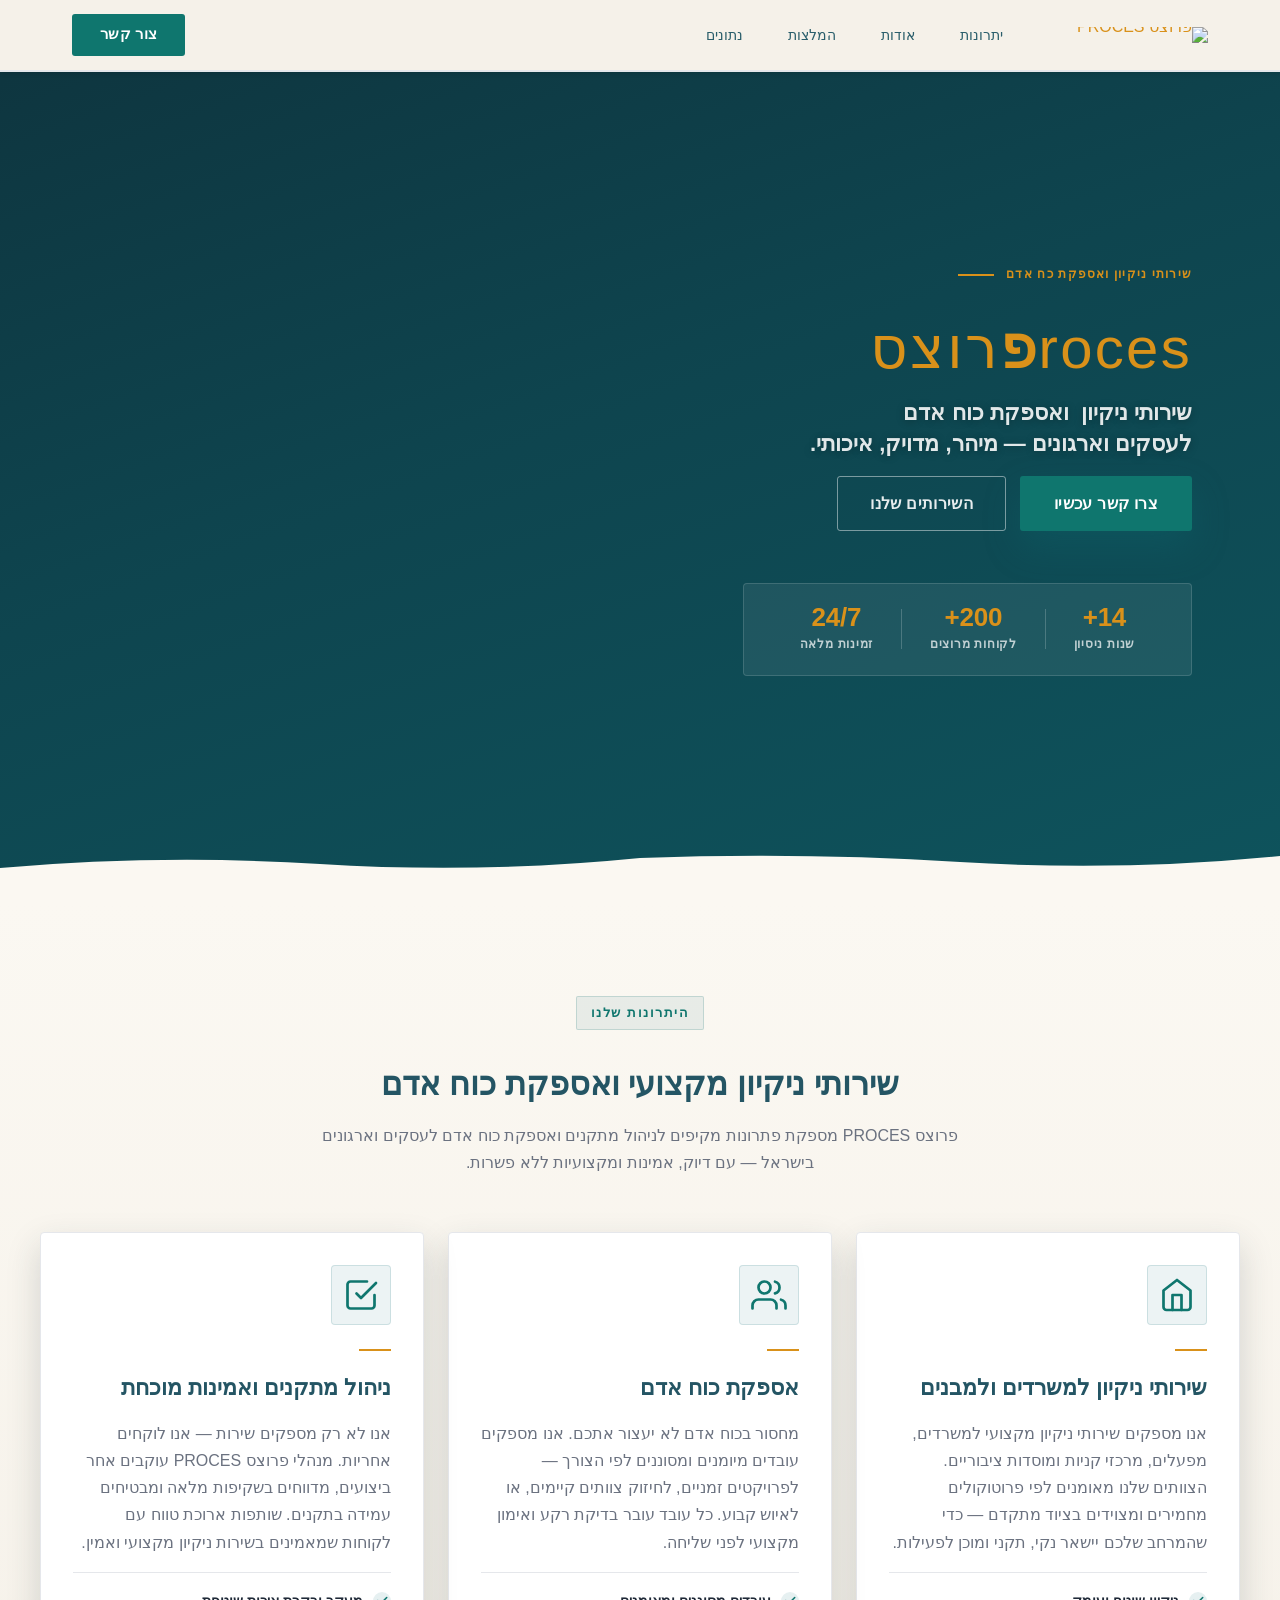
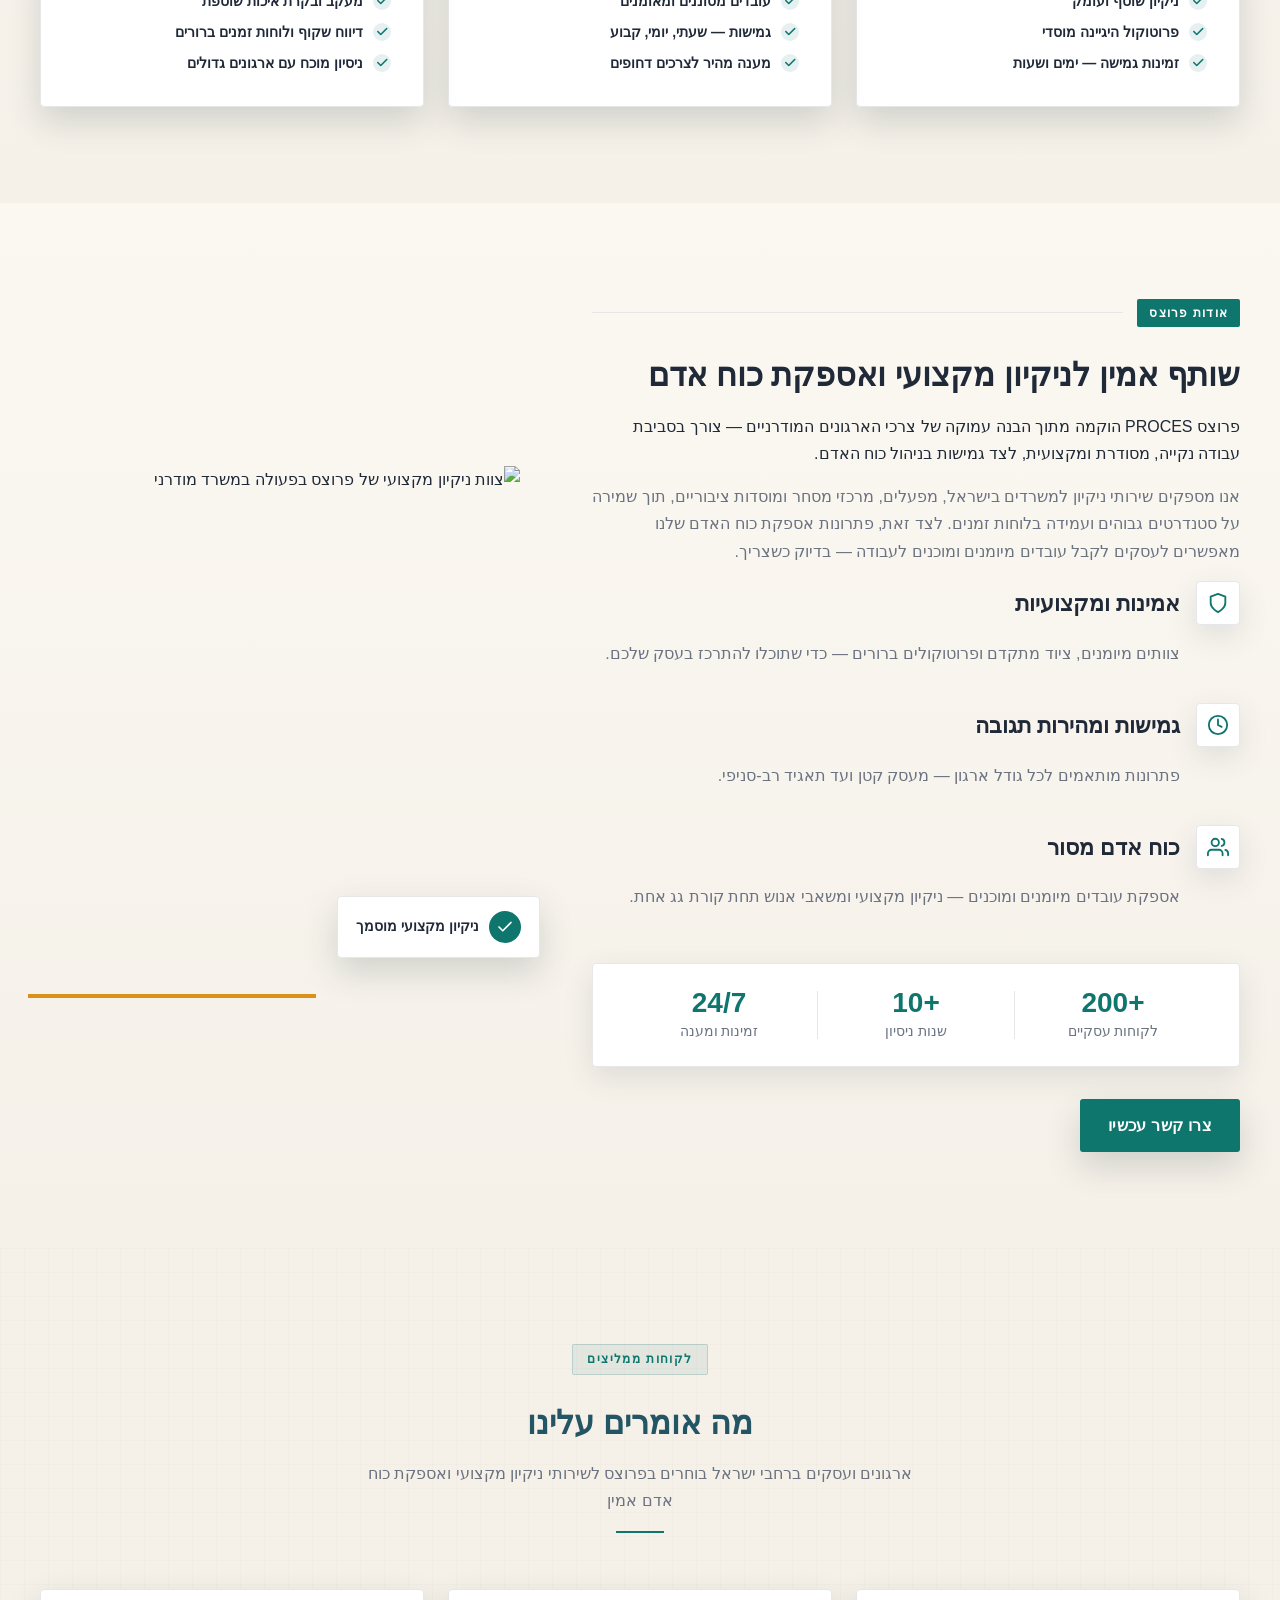
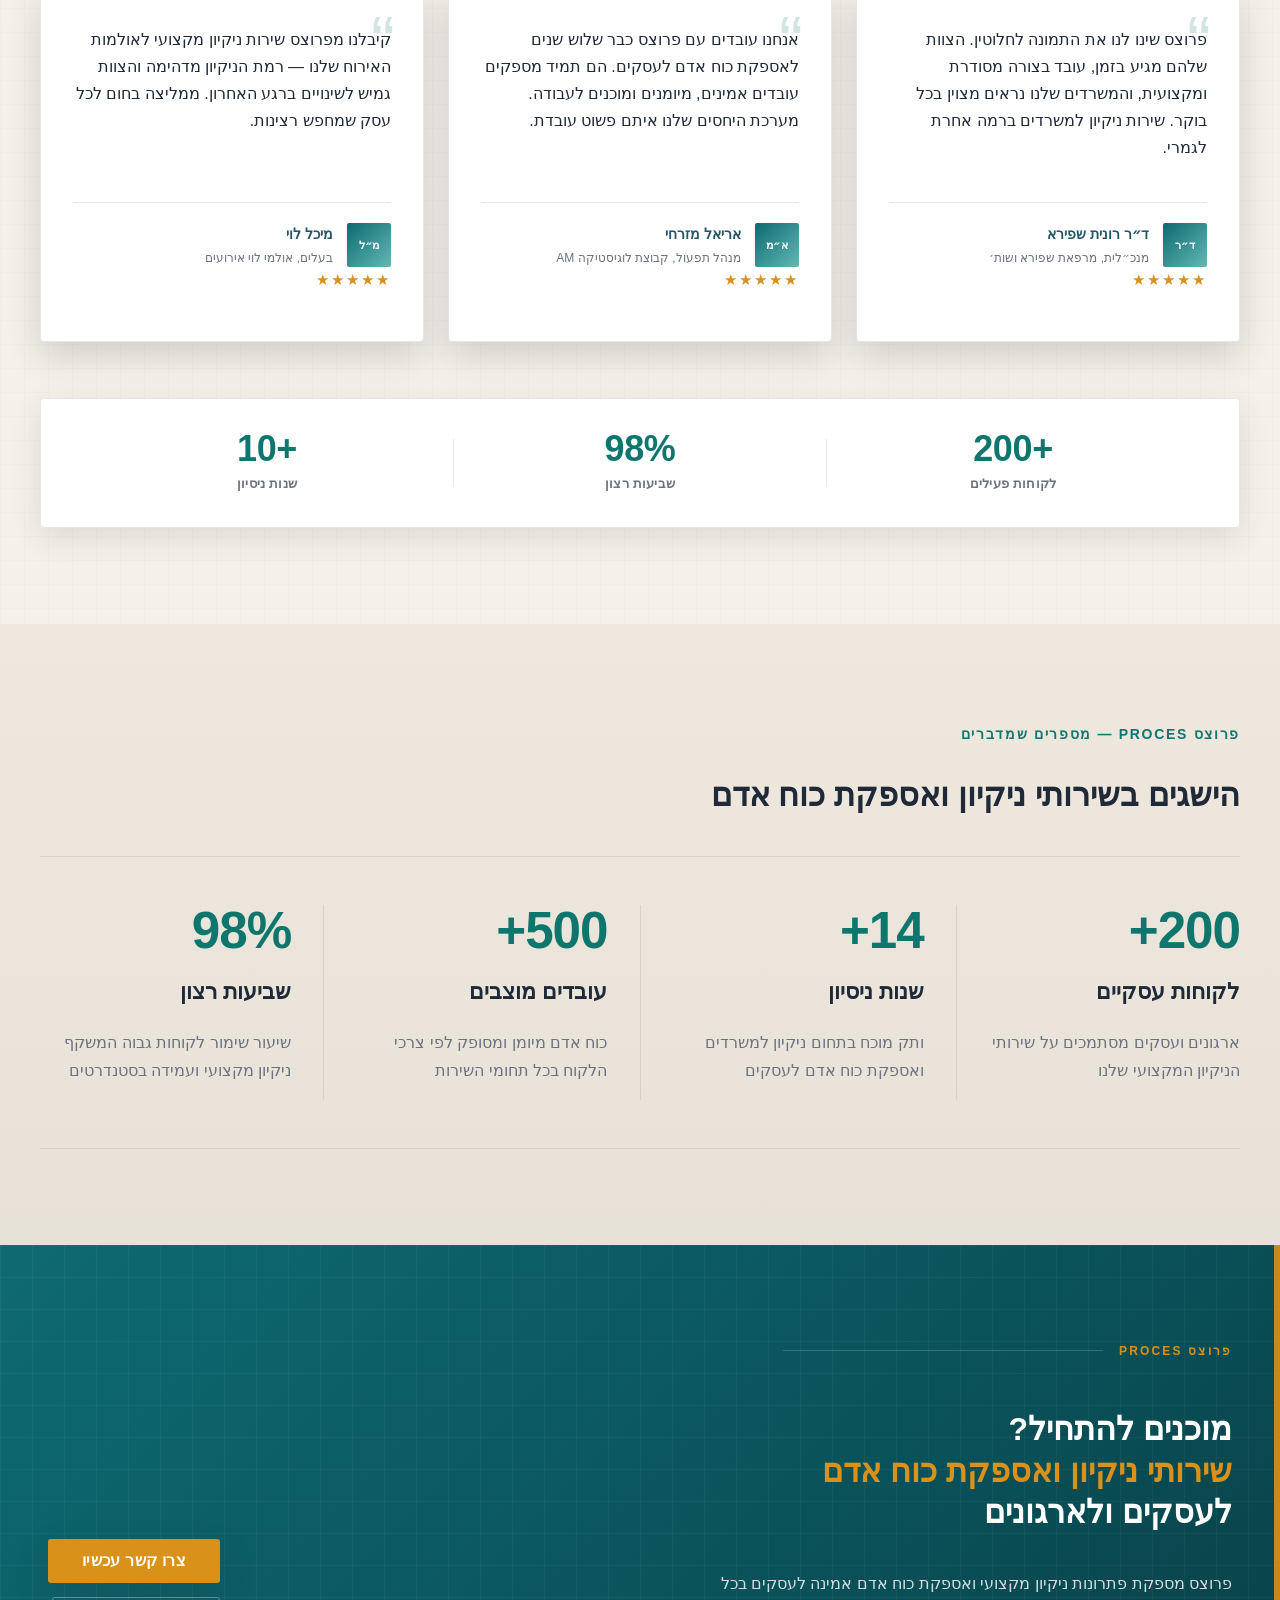
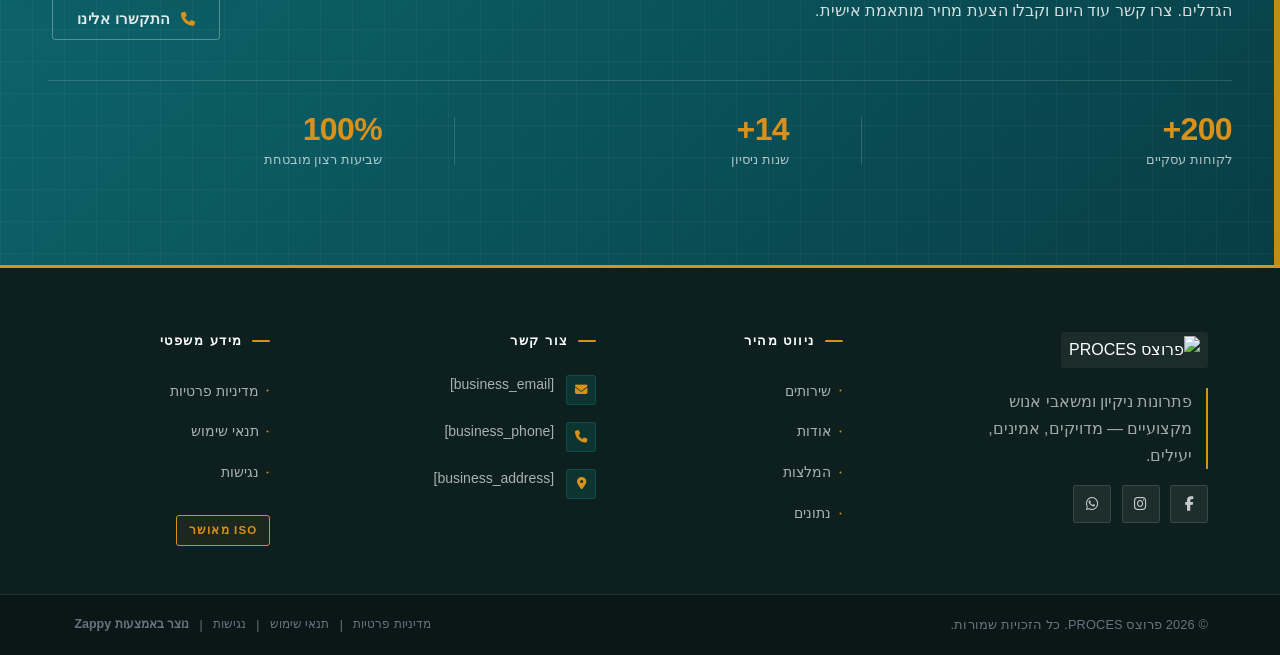
==== commit 2b2c60ca: "Incremental sync: 1 page(s) — update_text" ====
--- a/public/index.html
+++ b/public/index.html
@@ -1 +1 @@
-<!doctype html><html dir="rtl" lang="he"><head><meta charset="UTF-8"><meta content="width=device-width,initial-scale=1" name="viewport"><meta content="index, follow" name="robots"><title>שירותי ניקיון — פרוצס PROCES</title><meta content="A company offering cleaning services and manpower supply solutions. The business operates in the facility management and staffing sector, providing both profess" name="description"><meta content="שירותי ניקיון, שירותי ניקיון למשרדים בישראל, אספקת כוח אדם לעסקים, ניקיון מקצועי" name="keywords"><link href="/assets/favicon.ico" rel="icon" type="image/x-icon"><link href="/assets/favicon-16x16.png" rel="icon" type="image/png" sizes="16x16"><link href="/assets/favicon-32x32.png" rel="icon" type="image/png" sizes="32x32"><link href="/assets/favicon-48x48.png" rel="icon" type="image/png" sizes="48x48"><link href="/assets/favicon-192x192.png" rel="icon" type="image/png" sizes="192x192"><link href="/assets/favicon-512x512.png" rel="icon" type="image/png" sizes="512x512"><link href="/assets/apple-touch-icon.png" rel="apple-touch-icon"><script>!function(){"use strict";var t="ec23bc7b-a235-4ee6-ac0c-a85f04379e52",e="https://api.zappy5.com/api/analytics/track",a=18e5,n=2592e6,o=!0,i=!0,r=!0;var s=function(){var e="zappy_visitor_"+t,a=null;try{if(a=localStorage.getItem(e)){var o=JSON.parse(a),i=Date.now();if(i-o.created<n)return o.lastSeen=i,localStorage.setItem(e,JSON.stringify(o)),o.id}}catch(t){console.warn("Zappy Analytics: LocalStorage not available")}var r="zv_"+Date.now()+"_"+Math.random().toString(36).substr(2,9);try{localStorage.setItem(e,JSON.stringify({id:r,created:Date.now(),lastSeen:Date.now()}))}catch(t){}return r}(),c=function(){var e="zappy_session_"+t,n=null;try{if(n=sessionStorage.getItem(e)){var o=JSON.parse(n),i=Date.now();if(i-o.timestamp<a)return o.timestamp=i,sessionStorage.setItem(e,JSON.stringify(o)),o.id}}catch(t){console.warn("Zappy Analytics: SessionStorage not available")}var r="zs_"+Date.now()+"_"+Math.random().toString(36).substr(2,9);try{sessionStorage.setItem(e,JSON.stringify({id:r,timestamp:Date.now()}))}catch(t){}return r}();function l(a,n){n=n||{};var o={website_id:t,event_type:a,page_path:window.location.pathname,referrer:document.referrer||"direct",visitor_id:s,session_id:c,metadata:n};if(navigator.sendBeacon){var i=new Blob([JSON.stringify(o)],{type:"application/json"});navigator.sendBeacon(e,i)}else fetch(e,{method:"POST",headers:{"Content-Type":"application/json"},body:JSON.stringify(o),keepalive:!0}).catch(function(t){console.warn("Zappy Analytics: Failed to track event",t)})}o&&l("pageview",{title:document.title,url:window.location.href}),i&&document.addEventListener("click",function(t){var e=t.target;if("BUTTON"===e.tagName||e.closest("button")){var a="BUTTON"===e.tagName?e:e.closest("button");l("click",{element:"button",text:a.textContent.trim().substring(0,100),id:a.id||null,class:a.className||null})}else if("A"===e.tagName||e.closest("a")){var n="A"===e.tagName?e:e.closest("a");l("navigation",{element:"link",text:n.textContent.trim().substring(0,100),href:n.href,external:n.hostname!==window.location.hostname})}},!0),r&&document.addEventListener("submit",function(t){var e=t.target;l("form_submit",{form_id:e.id||null,form_name:e.name||null,form_action:e.action||null,form_method:e.method||"GET"})},!0);var m=Date.now();window.addEventListener("beforeunload",function(){l("page_unload",{time_on_page:Math.floor((Date.now()-m)/1e3),page_path:window.location.pathname})}),window.zappyAnalytics={track:l,getVisitorId:function(){return s},getSessionId:function(){return c}}}()</script><meta content="שירותי ניקיון — פרוצס PROCES" property="og:title"><meta content="A company offering cleaning services and manpower supply solutions. The business operates in the facility management and staffing sector, providing both profess" property="og:description"><meta content="summary_large_image" name="twitter:card"><meta content="שירותי ניקיון — פרוצס PROCES" name="twitter:title"><meta content="A company offering cleaning services and manpower supply solutions. The business operates in the facility management and staffing sector, providing both profess" name="twitter:description"><meta content="website" property="og:type"><meta content="he_IL" property="og:locale"><link href="https://cdnjs.cloudflare.com/ajax/libs/font-awesome/6.4.0/css/all.min.css" rel="stylesheet"><link href="/assets/favicon.ico" rel="icon" type="image/x-icon"><link href="/assets/favicon-16x16.png" rel="icon" type="image/png" sizes="16x16"><link href="/assets/favicon-32x32.png" rel="icon" type="image/png" sizes="32x32"><link href="/assets/favicon-48x48.png" rel="icon" type="image/png" sizes="48x48"><link href="/assets/favicon-192x192.png" rel="icon" type="image/png" sizes="192x192"><link href="/assets/favicon-512x512.png" rel="icon" type="image/png" sizes="512x512"><link href="/assets/apple-touch-icon.png" rel="apple-touch-icon"><link href="https://cdn.jsdelivr.net/npm/vanilla-cookieconsent@3/dist/cookieconsent.css" rel="stylesheet"><script src="https://cdn.jsdelivr.net/npm/vanilla-cookieconsent@3/dist/cookieconsent.umd.js"></script><script src="https://cdn.jsdelivr.net/gh/mickidum/acc_toolbar/acctoolbar/acctoolbar.min.js"></script><link href="/styles.css" rel="stylesheet"><style id="zappy-dropdown-submenu-styles">#navMenu li:has(.sub-menu),.nav-menu li:has(.sub-menu),.navbar li:has(.sub-menu),nav li:has(.sub-menu){position:relative}#navMenu .sub-menu,.nav-menu .sub-menu,.navbar .sub-menu,nav .sub-menu{display:block!important;position:absolute!important;top:100%;left:0;min-width:220px;background:#fff;border-radius:8px;box-shadow:0 8px 25px rgba(0,0,0,.15);padding:8px 0;opacity:0;visibility:hidden;transform:translateY(10px);transition:all .3s ease;z-index:1000;list-style:none;pointer-events:none}#navMenu li:hover>.sub-menu,.nav-menu li:hover>.sub-menu,.navbar li:hover>.sub-menu,nav li:hover>.sub-menu{opacity:1!important;visibility:visible!important;transform:translateY(0)!important;pointer-events:auto!important}.sub-menu li{list-style:none;margin:0;padding:0}.sub-menu a{display:block!important;padding:10px 16px!important;color:var(--text-dark,#333)!important;font-weight:500;text-decoration:none;white-space:nowrap;transition:background-color .2s}.sub-menu .zappy-nav-child>a{padding-left:28px!important;font-size:.9em!important;opacity:.85!important}[dir=rtl] .sub-menu .zappy-nav-child>a,html[lang=ar] .sub-menu .zappy-nav-child>a,html[lang=he] .sub-menu .zappy-nav-child>a{padding-left:10px!important;padding-right:28px!important}.sub-menu .zappy-nav-parent>a{font-weight:600!important}.sub-menu a:hover{background-color:#f5f5f5}[dir=rtl] .nav-menu .sub-menu,[dir=rtl] .navbar .sub-menu,[dir=rtl] nav .sub-menu,html[lang=ar] .nav-menu .sub-menu,html[lang=ar] .navbar .sub-menu,html[lang=ar] nav .sub-menu,html[lang=he] .nav-menu .sub-menu,html[lang=he] .navbar .sub-menu,html[lang=he] nav .sub-menu{left:auto!important;right:0!important}.sub-menu:empty,.sub-menu:not(:has(li)):not(:has(> a)),.sub-menu:not(:has(li:not(.zappy-hidden-menu-item))):not(:has(> a)){display:none!important;opacity:0!important;visibility:hidden!important;pointer-events:none!important}li:has(.menu-group-title):hover>.sub-menu{opacity:1!important;visibility:visible!important;transform:translateY(0)!important;pointer-events:auto!important}#navMenu>li>.menu-group-title,.nav-menu>li>.menu-group-title{display:inline-block;padding:.5rem 1rem;cursor:default;user-select:none}@media (max-width:768px){#navMenu .sub-menu,.nav-menu .sub-menu,.navbar .sub-menu,nav .sub-menu{position:static!important;transform:none!important;box-shadow:none!important;background:0 0!important;max-height:0;overflow:hidden;opacity:0;visibility:hidden;transition:max-height .3s ease,opacity .3s ease;padding:0!important;border-radius:0!important}#navMenu .sub-menu.mobile-expanded,.nav-menu .sub-menu.mobile-expanded,.navbar .sub-menu.mobile-expanded{max-height:none!important;overflow-y:visible!important;opacity:1!important;visibility:visible!important;padding:8px 0 8px 16px!important}[dir=rtl] .sub-menu.mobile-expanded,html[lang=he] .sub-menu.mobile-expanded{padding:8px 16px 8px 0!important}#navMenu li:hover>.sub-menu,.nav-menu li:hover>.sub-menu,.navbar li:hover>.sub-menu,nav li:hover>.sub-menu{opacity:0;visibility:hidden;pointer-events:none}#navMenu li>.sub-menu.mobile-expanded,.nav-menu li>.sub-menu.mobile-expanded,.navbar li>.sub-menu.mobile-expanded,nav li>.sub-menu.mobile-expanded{opacity:1!important;visibility:visible!important;pointer-events:auto!important}#navMenu li:has(.sub-menu),.nav-menu li:has(.sub-menu),.navbar li:has(.sub-menu),nav li:has(.sub-menu){display:flex!important;flex-wrap:wrap!important;align-items:center!important;position:relative!important;min-height:44px!important}#navMenu li:has(.sub-menu)>a,.nav-menu li:has(.sub-menu)>a,.navbar li:has(.sub-menu)>a,nav li:has(.sub-menu)>a{flex:1!important;min-width:0!important}#navMenu li:has(.sub-menu)>.menu-group-title,.nav-menu li:has(.sub-menu)>.menu-group-title,.navbar li:has(.sub-menu)>.menu-group-title,nav li:has(.sub-menu)>.menu-group-title{flex:1!important;min-width:0!important;padding:0!important;line-height:inherit!important}#navMenu li:has(.sub-menu)>.sub-menu,.nav-menu li:has(.sub-menu)>.sub-menu,.navbar li:has(.sub-menu)>.sub-menu,nav li:has(.sub-menu)>.sub-menu{flex-basis:100%!important;width:100%!important}#navMenu li:has(.sub-menu)>a [class*=arrow],#navMenu li:has(.sub-menu)>a [class*=chevron],.nav-menu li:has(.sub-menu)>a .fa-angle-down,.nav-menu li:has(.sub-menu)>a .fa-chevron-down,.nav-menu li:has(.sub-menu)>a [class*=arrow],.nav-menu li:has(.sub-menu)>a [class*=chevron],nav li:has(.sub-menu)>a [class*=arrow],nav li:has(.sub-menu)>a [class*=chevron]{display:none!important;visibility:hidden!important}.mobile-submenu-toggle{display:flex!important;align-items:center!important;justify-content:center!important;width:44px!important;height:auto!important;background:0 0!important;border:none!important;cursor:pointer!important;color:var(--text-dark)!important;position:static!important;flex-shrink:0!important;align-self:stretch!important;z-index:2!important;padding:0!important;margin:0!important}.mobile-submenu-toggle::after{content:''!important;width:0!important;height:0!important;border-left:6px solid transparent!important;border-right:6px solid transparent!important;border-top:7px solid currentColor!important;transition:transform .3s ease!important}.mobile-submenu-toggle.expanded::after{transform:rotate(180deg)!important}.sub-menu a{padding:10px 0!important;display:block!important;color:var(--text-dark)!important;white-space:normal!important}.sub-menu .zappy-nav-child>a{padding-left:28px!important;font-size:.9em!important;opacity:.85!important}[dir=rtl] .sub-menu .zappy-nav-child>a,html[lang=ar] .sub-menu .zappy-nav-child>a,html[lang=he] .sub-menu .zappy-nav-child>a{padding-left:0!important;padding-right:28px!important}.sub-menu .zappy-nav-parent>a{font-weight:600!important}#navMenu.active,.nav-menu.active{max-width:100vw!important;overflow-x:hidden!important;box-sizing:border-box!important}.navbar .sub-menu li a,.zappy-products-dropdown .sub-menu a,nav.navbar .sub-menu li a{color:var(--text-dark)!important}}@media (min-width:769px){.mobile-submenu-toggle{display:none!important}}</style><style id="mobile-lang-menu-deployed-css">@media (max-width:768px){.lang-switcher,.nav-container .lang-switcher,.nav-cta-container .lang-switcher,.nav-ecommerce-icons .lang-switcher,.nav-icons-left .lang-switcher,.navbar .lang-switcher,.navbar .nav-cta-container .lang-switcher{display:none!important}.mobile-lang-menu{width:100%;border-top:1px solid rgba(128,128,128,.2);padding:8px 0 0 0;margin-top:8px}.mobile-lang-toggle{display:flex!important;align-items:center;justify-content:space-between;width:100%;padding:12px 16px;background:0 0;border:none;cursor:pointer;font-size:15px;color:inherit;font-family:inherit}.mobile-lang-toggle::after{content:'';display:inline-block;width:8px;height:8px;border-right:2px solid currentColor;border-bottom:2px solid currentColor;transform:rotate(45deg);transition:transform .3s ease;margin-left:8px}.mobile-lang-toggle.expanded::after{transform:rotate(-135deg)}.mobile-lang-options{max-height:0;overflow:hidden;transition:max-height .3s ease}.mobile-lang-options.expanded{max-height:300px}.mobile-lang-option{display:flex!important;align-items:center;gap:10px;padding:10px 24px;text-decoration:none;color:inherit;font-size:14px;font-family:inherit}.mobile-lang-option:hover{background:rgba(128,128,128,.1)}.mobile-lang-option.active{font-weight:600;opacity:.7;pointer-events:none}.mobile-lang-option img{width:20px;height:20px;border-radius:50%}}@media (min-width:769px){.mobile-lang-menu{display:none!important}}</style><style id="zappy-widget-visibility">#mic-access-tool-box,#mic-access-tool-general-button,#mic-init-access-tool #mic-access-tool-box,#mic-init-access-tool #mic-access-tool-general-button,#mic-init-access-tool .mic-access-tool-general-button,._access-icon,._access-menu,.mic-access-tool-box,.mic-access-tool-general-button,div[id*=mic-access-tool-box]{display:none!important;visibility:hidden!important;opacity:0!important;pointer-events:none!important}</style></head><body><nav class="navbar" dir="rtl"><button aria-label="Menu" class="mobile-toggle" id="mobileToggle"><svg viewBox="0 0 24 24" fill="none" height="24" width="24" class="hamburger-icon"><path d="M3 12h18M3 6h18M3 18h18" stroke="currentColor" stroke-linecap="round" stroke-width="2"></path></svg><svg viewBox="0 0 24 24" fill="none" height="24" width="24" class="close-icon" style="display:none"><path d="M18 6L6 18M6 6l12 12" stroke="currentColor" stroke-linecap="round" stroke-width="2"></path></svg></button><button aria-label="Call" class="phone-header-btn" data-phone="[business_phone]"><svg viewBox="0 0 24 24" fill="currentColor" height="20" width="20"><path d="M22 16.92v3a2 2 0 0 1-2.18 2 19.79 19.79 0 0 1-8.63-3.07 19.5 19.5 0 0 1-6-6 19.79 19.79 0 0 1-3.07-8.67A2 2 0 0 1 4.11 2h3a2 2 0 0 1 2 1.72 12.84 12.84 0 0 0 .7 2.81 2 2 0 0 1-.45 2.11L8.09 9.91a16 16 0 0 0 6 6l1.27-1.27a2 2 0 0 1 2.11-.45 12.84 12.84 0 0 0 2.81.7A2 2 0 0 1 22 16.92z"></path></svg></button><div class="nav-container"><div class="nav-right-group"><div class="nav-brand"><a href="/" class="logo-link"><img alt="פרוצס PROCES" src="/assets/proces-logo.webp" class="logo"></a></div><ul class="nav-menu" id="navMenu"><li><a href="#features">יתרונות</a></li><li><a href="#about">אודות</a></li><li><a href="#testimonials">המלצות</a></li><li><a href="#stats">נתונים</a></li></ul></div><div class="nav-cta-container"><a href="#cta" class="nav-cta-btn">צור קשר</a></div></div></nav><script>window.addEventListener("load",function(){const e=document.querySelector(".navbar, nav, header");if(!e)return void console.log("[Navbar] Navbar element not found");let t=document.getElementById("mobileToggle")||document.querySelector(".mobile-toggle")||document.querySelector(".hamburger")||document.querySelector(".hamburger-menu")||document.querySelector(".menu-toggle")||document.querySelector(".burger-menu")||document.querySelector('[aria-label="Menu"]')||document.querySelector('[aria-label="תפריט"]');const o=document.querySelector(".phone-header-btn"),n=window.getComputedStyle(e);let r=n.backgroundColor;if(console.log("[Navbar] Initial navbar background:",r),"transparent"===r||"rgba(0, 0, 0, 0)"===r||r.startsWith("rgba")&&r.includes(", 0)")){const e=n.backgroundImage;if(e&&"none"!==e)console.log("[Navbar] Navbar has background image/gradient, using dark text"),r="rgb(240, 240, 240)";else{const e=window.getComputedStyle(document.body).backgroundColor;console.log("[Navbar] Navbar transparent, using body background:",e),r=e}}const i=r.match(/\d+/g);if(i&&i.length>=3){const e=(.299*parseInt(i[0])+.587*parseInt(i[1])+.114*parseInt(i[2]))/255;console.log("[Navbar] Mobile button colors preserved from Claude CSS (luminance:",e.toFixed(2)+")");const n=document.createElement("style");n.id="zappy-mobile-nav-fix";document.documentElement.lang;document.documentElement.dir,n.textContent='\n        /* Hide mobile buttons on desktop, show only on mobile */\n        @media (min-width: 769px) {\n          .mobile-toggle,\n          .phone-header-btn {\n            display: none !important;\n          }\n        }\n        \n        /* Show and position mobile buttons correctly on mobile */\n        @media (max-width: 768px) {\n          .mobile-toggle,\n          .phone-header-btn {\n            position: absolute !important;\n            top: 50% !important;\n            transform: translateY(-50%) !important;\n            z-index: 1001 !important;\n            display: flex !important;\n            align-items: center !important;\n            justify-content: center !important;\n            width: 36px !important;\n            height: 36px !important;\n            border-radius: 50% !important;\n            border: none !important;\n            cursor: pointer !important;\n            padding: 6px !important;\n            background: none !important;\n            color: var(--nav-text, var(--text-dark)) !important;\n          }\n          \n          /* LTR positioning (default): hamburger LEFT, phone RIGHT */\n          html:not([dir="rtl"]):not([lang="he"]):not([lang="ar"]) .mobile-toggle,\n          html[dir="ltr"] .mobile-toggle {\n            left: 12px !important;\n            right: auto !important;\n          }\n          html:not([dir="rtl"]):not([lang="he"]):not([lang="ar"]) .phone-header-btn,\n          html[dir="ltr"] .phone-header-btn {\n            right: 12px !important;\n            left: auto !important;\n          }\n          \n          /* RTL positioning: hamburger RIGHT, phone LEFT */\n          html[dir="rtl"] .mobile-toggle,\n          html[lang="he"] .mobile-toggle,\n          html[lang="ar"] .mobile-toggle {\n            right: 12px !important;\n            left: auto !important;\n          }\n          html[dir="rtl"] .phone-header-btn,\n          html[lang="he"] .phone-header-btn,\n          html[lang="ar"] .phone-header-btn {\n            left: 12px !important;\n            right: auto !important;\n          }\n          \n          /* CRITICAL: Ensure nav-container has min-height on mobile */\n          /* All children are positioned absolutely/fixed on mobile, so height:auto collapses to 0 */\n          .nav-container {\n            min-height: 70px !important;\n            position: relative !important;\n          }\n          \n          /* Ensure SVG icons are properly sized and inherit color */\n          .mobile-toggle svg,\n          .phone-header-btn svg {\n            width: 24px !important;\n            height: 24px !important;\n            /* Don\'t force display - let JavaScript control hamburger/close toggle */\n          }\n          \n          /* Reset nav-cta-container on mobile - remove desktop box-shadow/padding */\n          /* that creates a visible ghost box when CTA button is hidden */\n          .nav-cta-container {\n            box-shadow: none !important;\n            padding: 0 !important;\n          }\n          \n          /* Hide nav-cta-container entirely on mobile when there\'s no lang-switcher */\n          /* (only the CTA button is inside, and it\'s hidden on mobile) */\n          .nav-cta-container:not(:has(.lang-switcher)) {\n            display: none !important;\n          }\n          \n          /* CRITICAL: Prevent hero image fade gradient from bleeding over headline text */\n          /* The .image-fade-gradient has bottom: -30px (extends below parent) */\n          /* On mobile stacked layout, this overlaps the h1 text below the image */\n          .hero-image-column {\n            overflow: hidden !important;\n          }\n          .image-fade-gradient {\n            bottom: 0 !important;\n          }\n          \n          /* Hide desktop language switcher on mobile - hamburger menu handles it */\n          /* High specificity to override stored CSS */\n          .lang-switcher,\n          .nav-cta-container .lang-switcher,\n          .nav-container .lang-switcher,\n          .navbar .lang-switcher,\n          .navbar .nav-cta-container .lang-switcher {\n            display: none !important;\n          }\n        }\n      ';const r=document.getElementById("zappy-mobile-nav-fix");r&&r.remove(),document.head.appendChild(n),console.log("[Navbar] Critical CSS injected for mobile nav positioning");const l=window.innerWidth<=768;if(t){const e=t.querySelector(".hamburger-icon"),o=t.querySelector(".close-icon");e&&(e.style.setProperty("width","24px","important"),e.style.setProperty("height","24px","important"),e.style.setProperty("display","block","important")),o&&(o.style.setProperty("width","24px","important"),o.style.setProperty("height","24px","important"),o.style.setProperty("display","none","important")),l?(t.style.setProperty("position","absolute","important"),t.style.setProperty("top","50%","important"),t.style.setProperty("transform","translateY(-50%)","important"),t.style.setProperty("z-index","1001","important"),t.style.removeProperty("left"),t.style.removeProperty("right"),console.log("[Navbar] Mobile toggle positioning applied (mobile viewport)")):(t.style.removeProperty("position"),t.style.removeProperty("top"),t.style.removeProperty("transform"),t.style.removeProperty("z-index"),t.style.removeProperty("left"),t.style.removeProperty("right"),console.log("[Navbar] Desktop viewport - cleared mobile toggle inline positioning"))}if(o){const e=o.querySelector("svg");e&&(e.style.width="24px",e.style.height="24px",e.setAttribute("width","24"),e.setAttribute("height","24")),l?(o.style.setProperty("position","absolute","important"),o.style.setProperty("top","50%","important"),o.style.setProperty("transform","translateY(-50%)","important"),o.style.setProperty("z-index","1001","important"),o.style.removeProperty("left"),o.style.removeProperty("right"),console.log("[Navbar] Phone button positioning applied (mobile viewport)")):(o.style.removeProperty("position"),o.style.removeProperty("top"),o.style.removeProperty("transform"),o.style.removeProperty("z-index"),o.style.removeProperty("left"),o.style.removeProperty("right"),console.log("[Navbar] Desktop viewport - cleared phone button inline positioning"))}}else console.log("[Navbar] Could not parse background color:",r);t=document.getElementById("mobileToggle")||document.querySelector(".mobile-toggle")||document.querySelector(".hamburger")||document.querySelector(".hamburger-menu")||document.querySelector(".menu-toggle")||document.querySelector(".burger-menu")||document.querySelector('[aria-label="Menu"]')||document.querySelector('[aria-label="תפריט"]');const l=document.getElementById("navMenu")||document.querySelector(".nav-menu")||document.querySelector(".nav-links")||document.querySelector("nav ul:not(.submenu)");if(!t||!l)return void console.log("[Navbar] Mobile toggle or menu not found:",{toggle:!!t,menu:!!l});l.id||(l.id="navMenu"),console.log("[Navbar] Initializing mobile menu...");const a=t.cloneNode(!0);t.parentNode.replaceChild(a,t),a.addEventListener("click",function(e){e.preventDefault(),e.stopPropagation();const t=this.querySelector(".hamburger-icon"),o=this.querySelector(".close-icon");l.classList.contains("active")?(l.classList.remove("active"),t&&t.style.setProperty("display","block","important"),o&&o.style.setProperty("display","none","important"),document.body.style.overflow="",console.log("[Navbar] Menu closed")):(l.classList.add("active"),t&&t.style.setProperty("display","none","important"),o&&o.style.setProperty("display","block","important"),document.body.style.overflow="hidden",console.log("[Navbar] Menu opened"))}),l.querySelectorAll("a").forEach(function(e){e.addEventListener("click",function(){if("#"===this.getAttribute("href"))return;const e=a.querySelector(".hamburger-icon"),t=a.querySelector(".close-icon");l.classList.remove("active"),e&&e.style.setProperty("display","block","important"),t&&t.style.setProperty("display","none","important"),document.body.style.overflow="",console.log("[Navbar] Menu closed (link clicked)")})});var s=l.querySelectorAll(".dropdown-toggle");s.forEach(function(e){e.addEventListener("click",function(e){e.preventDefault(),e.stopPropagation();var t=this.closest(".nav-dropdown");t&&(t.parentNode.querySelectorAll(".nav-dropdown.open").forEach(function(e){e!==t&&e.classList.remove("open")}),t.classList.toggle("open"),console.log("[Navbar] Dropdown toggled:",t.classList.contains("open")?"open":"closed"))})}),document.addEventListener("click",function(e){e.target.closest(".nav-dropdown")||document.querySelectorAll(".nav-dropdown.open").forEach(function(e){e.classList.remove("open")})}),console.log("[Navbar] Dropdown handlers initialized for "+s.length+" dropdowns"),o&&o.addEventListener("click",function(){const e=document.querySelectorAll('a[href^="tel:"]'),t=e.length>0?e[0].getAttribute("href").replace("tel:",""):"[business_phone]";window.location.href="tel:"+t,console.log("[Navbar] Phone button clicked")}),console.log("[Navbar] Mobile menu initialized successfully");const p=function(){const e=document.querySelector(".whatsapp-float");e&&(window.innerWidth>=769?(e.style.setProperty("display","none","important"),e.style.setProperty("visibility","hidden","important"),e.style.setProperty("opacity","0","important"),e.style.setProperty("pointer-events","none","important"),console.log("[WhatsApp] Button hidden on desktop")):(e.style.removeProperty("display"),e.style.removeProperty("visibility"),e.style.removeProperty("opacity"),e.style.removeProperty("pointer-events"),console.log("[WhatsApp] Button visible on mobile")))};let c;p(),window.addEventListener("resize",function(){clearTimeout(c),c=setTimeout(p,100)})})</script><main><section class="index-hero-section" data-layout-spec="בית-hero" dir="rtl" id="hero" data-hero-type="fullscreen-scrim"><div class="index-hero-bg"><img alt="שירותי ניקיון ואספקת כוח אדם מקצועי – פרוצס PROCES" src="/assets/site-index-hero-image-1.webp" data-context="Professional facility management scene: a pristine modern office building lobby or large commercial space being cleaned by uniformed professional staff, with polished floors, bright lighting, and a sense of order and discipline. The image should convey trust, cleanliness, and corporate professionalism. Teal and white color tones. Wide cinematic format." data-placeholder="index-hero-image-1" height="700" width="1200" data-element-id="img-1776595328960-babcy1via" data-element-type="image" data-hero-background="true" data-hero-bg="true"></div><div class="index-hero-scrim" aria-hidden="true"></div><div class="index-hero-container"><div class="index-hero-content"><div class="index-hero-badge"><span class="index-hero-badge-line" aria-hidden="true"></span><span class="index-hero-badge-text">שירותי ניקיון ואספקת כח אדם</span></div><h1 class="index-hero-h1"></h1><h1><span class="index-hero-h1-en">P<span style="font-weight:normal">roces</span>פ<span style="font-weight:normal">רוצס</span></span></h1><h3 class="index-hero-sub">שירותי ניקיון&nbsp; ואספקת כוח אדם<br class="index-hero-br">לעסקים וארגונים — מיהר, מדויק, איכותי.</h3><div class="index-hero-ctas"><a href="#contact" class="index-hero-btn-primary" data-element-id="btn-1776595328946-rf9qn48a3" data-element-type="button" data-native-element="true" style="outline:none">צרו קשר עכשיו</a><a href="#services" class="index-hero-btn-ghost" data-element-id="btn-1776595328946-88ew8h12d" data-element-type="button" data-native-element="true">השירותים שלנו</a></div><div class="index-hero-trust"><div class="index-hero-trust-item"><span class="index-hero-trust-num">14+</span><span class="index-hero-trust-label">שנות ניסיון</span></div><div class="index-hero-trust-divider" aria-hidden="true"></div><div class="index-hero-trust-item"><span class="index-hero-trust-num">200+</span><span class="index-hero-trust-label">לקוחות מרוצים</span></div><div class="index-hero-trust-divider" aria-hidden="true"></div><div class="index-hero-trust-item"><span class="index-hero-trust-num">24/7</span><span class="index-hero-trust-label">זמינות מלאה</span></div></div></div></div><div class="index-hero-divider-wrapper"><svg viewBox="0 0 1200 60" aria-hidden="true" xmlns="http://www.w3.org/2000/svg" data-no-icon-edit="true" preserveAspectRatio="none"><path d="M0,60 L0,28 Q150,14 300,24 T600,18 Q750,12 900,22 T1200,16 L1200,60 Z" fill="#FBF8F2"></path></svg></div></section><section class="index-features-section" data-layout-spec="בית-features" dir="rtl" id="features"><div class="index-features-container"><div class="index-features-header"><p class="zappy-editable"><span class="index-features-label">היתרונות שלנו</span></p><h2 class="index-features-title">שירותי ניקיון מקצועי ואספקת כוח אדם</h2><p class="index-features-subtitle">פרוצס PROCES מספקת פתרונות מקיפים לניהול מתקנים ואספקת כוח אדם לעסקים וארגונים בישראל — עם דיוק, אמינות ומקצועיות ללא פשרות.</p></div><div class="index-features-grid zappy-preserve-css-grid" data-original-gap="24px" data-original-item-width="384" style="--zappy-grid-cols:repeat(3, minmax(0, 1fr));display:grid;grid-template-columns:repeat(3, minmax(0, 1fr));align-items:stretch !important" data-zappy-auto-grid="true" data-zappy-explicit-columns="true" id="zappy-auto-grid-1776595329016-4t8j5f"><article class="index-feature-card" data-grid-item-index="0"><div class="index-feature-icon-wrap"><svg viewBox="0 0 24 24" fill="none" height="36" width="36" aria-hidden="true" data-element-type="icon" data-icon-type="svg" stroke="currentColor" stroke-linecap="round" stroke-linejoin="round" stroke-width="1.8" xmlns="http://www.w3.org/2000/svg"><path d="M3 9l9-7 9 7v11a2 2 0 0 1-2 2H5a2 2 0 0 1-2-2z"></path><polyline points="9 22 9 12 15 12 15 22"></polyline></svg></div><div class="index-feature-content"><div class="index-feature-accent-line"></div><h3 class="index-feature-title">שירותי ניקיון למשרדים ולמבנים</h3><p class="index-feature-desc">אנו מספקים שירותי ניקיון מקצועי למשרדים, מפעלים, מרכזי קניות ומוסדות ציבוריים. הצוותים שלנו מאומנים לפי פרוטוקולים מחמירים ומצוידים בציוד מתקדם — כדי שהמרחב שלכם יישאר נקי, תקני ומוכן לפעילות.</p><ul class="index-feature-list"><li><i class="fas fa-check" aria-hidden="true" data-element-id="icon-1776595328958-dmcmgp5nd" data-element-type="icon" data-icon-type="fontawesome" style="pointer-events:auto;cursor:pointer"></i><span>ניקיון שוטף ועומק</span></li><li><i class="fas fa-check" aria-hidden="true" data-element-id="icon-1776595328958-0wnebsvia" data-element-type="icon" data-icon-type="fontawesome" style="pointer-events:auto;cursor:pointer"></i><span>פרוטוקול היגיינה מוסדי</span></li><li><i class="fas fa-check" aria-hidden="true" data-element-id="icon-1776595328959-40iucxvvf" data-element-type="icon" data-icon-type="fontawesome" style="pointer-events:auto;cursor:pointer"></i><span>זמינות גמישה — ימים ושעות</span></li></ul></div></article><article class="index-feature-card" data-grid-item-index="1"><div class="index-feature-icon-wrap"><svg viewBox="0 0 24 24" fill="none" height="36" width="36" aria-hidden="true" data-element-type="icon" data-icon-type="svg" stroke="currentColor" stroke-linecap="round" stroke-linejoin="round" stroke-width="1.8" xmlns="http://www.w3.org/2000/svg"><path d="M17 21v-2a4 4 0 0 0-4-4H5a4 4 0 0 0-4 4v2"></path><circle cx="9" cy="7" r="4"></circle><path d="M23 21v-2a4 4 0 0 0-3-3.87"></path><path d="M16 3.13a4 4 0 0 1 0 7.75"></path></svg></div><div class="index-feature-content"><div class="index-feature-accent-line"></div><h3 class="index-feature-title">אספקת כוח אדם</h3><p class="index-feature-desc">מחסור בכוח אדם לא יעצור אתכם. אנו מספקים עובדים מיומנים ומסוננים לפי הצורך — לפרויקטים זמניים, לחיזוק צוותים קיימים, או לאיוש קבוע. כל עובד עובר בדיקת רקע ואימון מקצועי לפני שליחה.</p><ul class="index-feature-list"><li><i class="fas fa-check" aria-hidden="true" data-element-id="icon-1776595328959-r4b284tow" data-element-type="icon" data-icon-type="fontawesome" style="pointer-events:auto;cursor:pointer"></i><span>עובדים מסוננים ומאומנים</span></li><li><i class="fas fa-check" aria-hidden="true" data-element-id="icon-1776595328959-yne2hdesm" data-element-type="icon" data-icon-type="fontawesome" style="pointer-events:auto;cursor:pointer"></i><span>גמישות — שעתי, יומי, קבוע</span></li><li><i class="fas fa-check" aria-hidden="true" data-element-id="icon-1776595328959-9445tmr00" data-element-type="icon" data-icon-type="fontawesome" style="pointer-events:auto;cursor:pointer"></i><span>מענה מהיר לצרכים דחופים</span></li></ul></div></article><article class="index-feature-card" data-grid-item-index="2"><div class="index-feature-icon-wrap"><svg viewBox="0 0 24 24" fill="none" height="36" width="36" aria-hidden="true" data-element-type="icon" data-icon-type="svg" stroke="currentColor" stroke-linecap="round" stroke-linejoin="round" stroke-width="1.8" xmlns="http://www.w3.org/2000/svg"><polyline points="9 11 12 14 22 4"></polyline><path d="M21 12v7a2 2 0 0 1-2 2H5a2 2 0 0 1-2-2V5a2 2 0 0 1 2-2h11"></path></svg></div><div class="index-feature-content"><div class="index-feature-accent-line"></div><h3 class="index-feature-title">ניהול מתקנים ואמינות מוכחת</h3><p class="index-feature-desc">אנו לא רק מספקים שירות — אנו לוקחים אחריות. מנהלי פרוצס PROCES עוקבים אחר ביצועים, מדווחים בשקיפות מלאה ומבטיחים עמידה בתקנים. שותפות ארוכת טווח עם לקוחות שמאמינים בשירות ניקיון מקצועי ואמין.</p><ul class="index-feature-list"><li><i class="fas fa-check" aria-hidden="true" data-element-id="icon-1776595328959-c4kjxsfwx" data-element-type="icon" data-icon-type="fontawesome" style="pointer-events:auto;cursor:pointer"></i><span>מעקב ובקרת איכות שוטפת</span></li><li><i class="fas fa-check" aria-hidden="true" data-element-id="icon-1776595328959-7kfni1a8g" data-element-type="icon" data-icon-type="fontawesome" style="pointer-events:auto;cursor:pointer"></i><span>דיווח שקוף ולוחות זמנים ברורים</span></li><li><i class="fas fa-check" aria-hidden="true" data-element-id="icon-1776595328959-xwonbko13" data-element-type="icon" data-icon-type="fontawesome" style="pointer-events:auto;cursor:pointer"></i><span>ניסיון מוכח עם ארגונים גדולים</span></li></ul></div></article></div></div></section><section class="index-about-section" data-layout-spec="בית-about" dir="rtl" id="about"><div class="index-about-container"><div class="index-about-text-col"><div class="index-about-label-row"><span class="index-about-badge">אודות פרוצס</span><div class="index-about-label-line"></div></div><h2 class="index-about-heading">שותף אמין לניקיון מקצועי ואספקת כוח אדם</h2><p class="index-about-lead">פרוצס PROCES הוקמה מתוך הבנה עמוקה של צרכי הארגונים המודרניים — צורך בסביבת עבודה נקייה, מסודרת ומקצועית, לצד גמישות בניהול כוח האדם.</p><p class="index-about-body">אנו מספקים שירותי ניקיון למשרדים בישראל, מפעלים, מרכזי מסחר ומוסדות ציבוריים, תוך שמירה על סטנדרטים גבוהים ועמידה בלוחות זמנים. לצד זאת, פתרונות אספקת כוח האדם שלנו מאפשרים לעסקים לקבל עובדים מיומנים ומוכנים לעבודה — בדיוק כשצריך.</p><div class="index-about-pillars"><div class="index-about-pillar"><div class="index-about-pillar-icon"><svg viewBox="0 0 24 24" fill="none" height="22" width="22" aria-hidden="true" data-element-type="icon" data-icon-type="svg" stroke="currentColor" stroke-linecap="round" stroke-linejoin="round" stroke-width="2"><path d="M12 22s8-4 8-10V5l-8-3-8 3v7c0 6 8 10 8 10z"></path></svg></div><div class="index-about-pillar-content"><h3 class="index-about-pillar-title">אמינות ומקצועיות</h3><p class="index-about-pillar-text">צוותים מיומנים, ציוד מתקדם ופרוטוקולים ברורים — כדי שתוכלו להתרכז בעסק שלכם.</p></div></div><div class="index-about-pillar"><div class="index-about-pillar-icon"><svg viewBox="0 0 24 24" fill="none" height="22" width="22" aria-hidden="true" data-element-type="icon" data-icon-type="svg" stroke="currentColor" stroke-linecap="round" stroke-linejoin="round" stroke-width="2"><circle cx="12" cy="12" r="10"></circle><path d="M12 6v6l4 2"></path></svg></div><div class="index-about-pillar-content"><h3 class="index-about-pillar-title">גמישות ומהירות תגובה</h3><p class="index-about-pillar-text">פתרונות מותאמים לכל גודל ארגון — מעסק קטן ועד תאגיד רב-סניפי.</p></div></div><div class="index-about-pillar"><div class="index-about-pillar-icon"><svg viewBox="0 0 24 24" fill="none" height="22" width="22" aria-hidden="true" data-element-type="icon" data-icon-type="svg" stroke="currentColor" stroke-linecap="round" stroke-linejoin="round" stroke-width="2"><path d="M17 21v-2a4 4 0 0 0-4-4H5a4 4 0 0 0-4 4v2"></path><circle cx="9" cy="7" r="4"></circle><path d="M23 21v-2a4 4 0 0 0-3-3.87"></path><path d="M16 3.13a4 4 0 0 1 0 7.75"></path></svg></div><div class="index-about-pillar-content"><h3 class="index-about-pillar-title">כוח אדם מסור</h3><p class="index-about-pillar-text">אספקת עובדים מיומנים ומוכנים — ניקיון מקצועי ומשאבי אנוש תחת קורת גג אחת.</p></div></div></div><div class="index-about-stats-row"><div class="index-about-stat"><span class="index-about-stat-number">+200</span><span class="index-about-stat-label">לקוחות עסקיים</span></div><div class="index-about-stat-divider"></div><div class="index-about-stat"><span class="index-about-stat-number">+10</span><span class="index-about-stat-label">שנות ניסיון</span></div><div class="index-about-stat-divider"></div><div class="index-about-stat"><span class="index-about-stat-number">24/7</span><span class="index-about-stat-label">זמינות ומענה</span></div></div><a href="#contact" class="index-about-cta">צרו קשר עכשיו</a></div><div class="index-about-image-col"><div class="index-about-image-frame"><img alt="צוות ניקיון מקצועי של פרוצס בפעולה במשרד מודרני" src="/assets/site-index-about-image-1.webp" class="index-about-img" data-context="Professional cleaning team in action inside a modern Israeli office building — workers in branded uniforms using industrial cleaning equipment, polished floors, bright lighting, clean organized environment. Warm and professional atmosphere conveying reliability and quality facility management." data-placeholder="index-about-image-1" height="720" width="600"><div class="index-about-image-accent-bar"></div><div class="index-about-image-badge"><span class="index-about-image-badge-icon"><svg viewBox="0 0 24 24" fill="none" height="18" width="18" aria-hidden="true" data-element-type="icon" data-icon-type="svg" stroke="currentColor" stroke-linecap="round" stroke-linejoin="round" stroke-width="2.2"><polyline points="20 6 9 17 4 12"></polyline></svg></span><span class="index-about-image-badge-text">ניקיון מקצועי מוסמך</span></div></div></div></div></section><section class="index-testimonials-section" data-layout-spec="בית-testimonials" dir="rtl" id="testimonials"><div class="index-testimonials-container"><div class="index-testimonials-header"><span class="index-testimonials-label">לקוחות ממליצים</span><h2 class="index-testimonials-title">מה אומרים עלינו</h2><p class="index-testimonials-subtitle">ארגונים ועסקים ברחבי ישראל בוחרים בפרוצס לשירותי ניקיון מקצועי ואספקת כוח אדם אמין</p><div class="index-testimonials-rule"></div></div><div class="index-testimonials-grid"><article class="index-testimonials-card"><div class="index-testimonials-quote-mark" aria-hidden="true">“</div><blockquote class="index-testimonials-quote"><p>פרוצס שינו לנו את התמונה לחלוטין. הצוות שלהם מגיע בזמן, עובד בצורה מסודרת ומקצועית, והמשרדים שלנו נראים מצוין בכל בוקר. שירות ניקיון למשרדים ברמה אחרת לגמרי.</p></blockquote><footer class="index-testimonials-author"><div class="index-testimonials-author-avatar"><span>ד״ר</span></div><div class="index-testimonials-author-info"><cite class="index-testimonials-author-name">ד״ר רונית שפירא</cite><span class="index-testimonials-author-role">מנכ״לית, מרפאת שפירא ושות׳</span></div></footer><div class="index-testimonials-rating" aria-label="דירוג 5 מתוך 5"><span aria-hidden="true">★★★★★</span></div></article><article class="index-testimonials-card"><div class="index-testimonials-quote-mark" aria-hidden="true">“</div><blockquote class="index-testimonials-quote"><p>אנחנו עובדים עם פרוצס כבר שלוש שנים לאספקת כוח אדם לעסקים. הם תמיד מספקים עובדים אמינים, מיומנים ומוכנים לעבודה. מערכת היחסים שלנו איתם פשוט עובדת.</p></blockquote><footer class="index-testimonials-author"><div class="index-testimonials-author-avatar"><span>א״מ</span></div><div class="index-testimonials-author-info"><cite class="index-testimonials-author-name">אריאל מזרחי</cite><span class="index-testimonials-author-role">מנהל תפעול, קבוצת לוגיסטיקה AM</span></div></footer><div class="index-testimonials-rating" aria-label="דירוג 5 מתוך 5"><span aria-hidden="true">★★★★★</span></div></article><article class="index-testimonials-card"><div class="index-testimonials-quote-mark" aria-hidden="true">“</div><blockquote class="index-testimonials-quote"><p>קיבלנו מפרוצס שירות ניקיון מקצועי לאולמות האירוח שלנו — רמת הניקיון מדהימה והצוות גמיש לשינויים ברגע האחרון. ממליצה בחום לכל עסק שמחפש רצינות.</p></blockquote><footer class="index-testimonials-author"><div class="index-testimonials-author-avatar"><span>מ״ל</span></div><div class="index-testimonials-author-info"><cite class="index-testimonials-author-name">מיכל לוי</cite><span class="index-testimonials-author-role">בעלים, אולמי לוי אירועים</span></div></footer><div class="index-testimonials-rating" aria-label="דירוג 5 מתוך 5"><span aria-hidden="true">★★★★★</span></div></article></div><div class="index-testimonials-stats"><div class="index-testimonials-stat"><span class="index-testimonials-stat-number">+200</span><span class="index-testimonials-stat-label">לקוחות פעילים</span></div><div class="index-testimonials-stat-divider" aria-hidden="true"></div><div class="index-testimonials-stat"><span class="index-testimonials-stat-number">98%</span><span class="index-testimonials-stat-label">שביעות רצון</span></div><div class="index-testimonials-stat-divider" aria-hidden="true"></div><div class="index-testimonials-stat"><span class="index-testimonials-stat-number">+10</span><span class="index-testimonials-stat-label">שנות ניסיון</span></div></div></div></section><section class="index-stats-section" data-layout-spec="בית-stats" dir="rtl" id="stats"><div class="index-stats-container"><div class="index-stats-header"><p class="zappy-editable"><span class="index-stats-label">פרוצס PROCES — מספרים שמדברים</span></p><h2 class="index-stats-title">הישגים בשירותי ניקיון ואספקת כוח אדם</h2></div><div class="index-stats-divider-line"></div><div class="index-stats-grid" data-original-gap="0px" data-original-item-width="283" style="--zappy-item-width:283px;--zappy-justify-content:normal;gap:0px" data-original-justify-content="normal"><article class="index-stat-item" data-grid-item-index="0"><div class="index-stat-number"><span class="index-stat-value">200+</span></div><div class="index-stat-content"><h3 class="index-stat-label-title">לקוחות עסקיים</h3><p class="index-stat-desc">ארגונים ועסקים מסתמכים על שירותי הניקיון המקצועי שלנו</p></div></article><div class="index-stat-separator" aria-hidden="true"></div><article class="index-stat-item" data-grid-item-index="2"><div class="index-stat-number"><span class="index-stat-value">14+</span></div><div class="index-stat-content"><h3 class="index-stat-label-title">שנות ניסיון</h3><p class="index-stat-desc">ותק מוכח בתחום ניקיון למשרדים ואספקת כוח אדם לעסקים</p></div></article><div class="index-stat-separator" aria-hidden="true"></div><article class="index-stat-item" data-grid-item-index="4"><div class="index-stat-number"><span class="index-stat-value">500+</span></div><div class="index-stat-content"><h3 class="index-stat-label-title">עובדים מוצבים</h3><p class="index-stat-desc">כוח אדם מיומן ומסופק לפי צרכי הלקוח בכל תחומי השירות</p></div></article><div class="index-stat-separator" aria-hidden="true"></div><article class="index-stat-item" data-grid-item-index="6"><div class="index-stat-number"><span class="index-stat-value">98%</span></div><div class="index-stat-content"><h3 class="index-stat-label-title">שביעות רצון</h3><p class="index-stat-desc">שיעור שימור לקוחות גבוה המשקף ניקיון מקצועי ועמידה בסטנדרטים</p></div></article></div><div class="index-stats-footer-line"></div></div></section><section class="index-cta-section" data-layout-spec="בית-cta" dir="rtl" id="cta"><div class="index-cta-bg-layer" aria-hidden="true"><div class="index-cta-grid-overlay"></div><div class="index-cta-accent-bar"></div></div><div class="index-cta-container"><div class="index-cta-label-row"><span class="index-cta-eyebrow">פרוצס PROCES</span><span class="index-cta-rule" aria-hidden="true"></span></div><div class="index-cta-content"><div class="index-cta-text-block"><h2 class="index-cta-headline">מוכנים להתחיל?<br><span class="index-cta-headline-accent">שירותי ניקיון ואספקת כוח אדם</span><br>לעסקים ולארגונים</h2><p class="index-cta-sub">פרוצס מספקת פתרונות ניקיון מקצועי ואספקת כוח אדם אמינה לעסקים בכל הגדלים. צרו קשר עוד היום וקבלו הצעת מחיר מותאמת אישית.</p></div><div class="index-cta-actions"><a href="#contact" class="btn-primary index-cta-btn-primary" data-element-id="btn-1776595328947-ia7k47buf" data-element-type="button" data-native-element="true">צרו קשר עכשיו</a><a href="tel:[business_phone]" class="index-cta-btn-ghost" data-element-id="btn-1776595328947-ckzkj0lnt" data-element-type="button" data-native-element="true"><i class="fa-phone fa" aria-hidden="true"></i><span>התקשרו אלינו</span></a></div></div><div class="index-cta-stats-row"><div class="index-cta-stat"><span class="index-cta-stat-number">200+</span><span class="index-cta-stat-label">לקוחות עסקיים</span></div><div class="index-cta-stat-divider" aria-hidden="true"></div><div class="index-cta-stat"><span class="index-cta-stat-number">14+</span><span class="index-cta-stat-label">שנות ניסיון</span></div><div class="index-cta-stat-divider" aria-hidden="true"></div><div class="index-cta-stat"><span class="index-cta-stat-number">100%</span><span class="index-cta-stat-label">שביעות רצון מובטחת</span></div></div></div></section></main><footer class="site-footer" dir="rtl"><div class="footer-main"><div class="footer-container"><div class="footer-grid"><div class="footer-col footer-col--brand"><div class="footer-logo-wrap"><img alt="פרוצס PROCES" src="/assets/proces-logo.webp" class="logo"></div><p class="footer-tagline">פתרונות ניקיון ומשאבי אנוש מקצועיים — מדויקים, אמינים, יעילים.</p><div class="footer-social"><a href="[facebook_handle]" aria-label="Facebook"><i class="fab fa-facebook-f"></i></a><a href="[instagram_handle]" aria-label="Instagram"><i class="fab fa-instagram"></i></a><a href="[whatsapp_handle]" aria-label="WhatsApp"><i class="fab fa-whatsapp"></i></a></div></div><div class="footer-col"><h4 class="footer-heading"><span class="footer-heading-bar"></span>ניווט מהיר</h4><ul class="footer-links"><li><a href="#features">שירותים</a></li><li><a href="#about">אודות</a></li><li><a href="#testimonials">המלצות</a></li><li><a href="#stats">נתונים</a></li></ul></div><div class="footer-col"><h4 class="footer-heading"><span class="footer-heading-bar"></span>צור קשר</h4><ul class="footer-contact"><li><span class="contact-icon"><i class="fas fa-envelope"></i></span><span class="contact-text"><a href="mailto:[business_email]">[business_email]</a></span></li><li><span class="contact-icon"><i class="fas fa-phone"></i></span><span class="contact-text"><a href="tel:[business_phone]">[business_phone]</a></span></li><li><a href="/"><span class="contact-icon"><i class="fas fa-map-marker-alt"></i></span><span class="contact-text">[business_address]</span></a></li></ul></div><div class="footer-col"><h4 class="footer-heading"><span class="footer-heading-bar"></span>מידע משפטי</h4><ul class="footer-links"><li><a href="/privacy">מדיניות פרטיות</a></li><li><a href="/terms">תנאי שימוש</a></li><li><a href="/accessibility">נגישות</a></li></ul><div class="footer-badge">ISO מאושר</div></div></div></div></div><div class="footer-bottom"><div class="footer-container"><div class="footer-bottom-inner"><span class="footer-copy">© 2026 פרוצס PROCES. כל הזכויות שמורות.</span><div class="footer-bottom-links"><a href="/privacy">מדיניות פרטיות</a><span class="footer-sep">|</span><a href="/terms">תנאי שימוש</a><span class="footer-sep">|</span><a href="/accessibility">נגישות</a><span class="footer-sep">|</span><a href="https://zappy5.com" class="zappy-attribution" target="_blank">נוצר באמצעות Zappy</a></div></div></div></div></footer><a href="https://wa.me/[whatsapp_handle]" class="whatsapp-float" aria-label="WhatsApp"><i class="fab fa-whatsapp"></i></a><div data-integration="accessibility:toolbar"></div><script src="/script.js"></script><script id="zappy-mobile-submenu-script">!function(){function e(){if(window.innerWidth>768)return document.querySelectorAll(".mobile-submenu-toggle").forEach(function(e){e.remove()}),void document.querySelectorAll(".sub-menu.mobile-expanded").forEach(function(e){e.classList.remove("mobile-expanded")});document.querySelectorAll(".nav-menu li:has(.sub-menu), nav li:has(.sub-menu), .navbar li:has(.sub-menu), #navMenu li:has(.sub-menu)").forEach(function(e){if(!e.querySelector(".mobile-submenu-toggle")){var t=e.querySelector(".sub-menu"),n=e.querySelector(":scope > a");if(t&&n){var o=document.createElement("button");o.className="mobile-submenu-toggle",o.setAttribute("aria-label","Toggle submenu"),o.setAttribute("type","button"),n.insertAdjacentElement("afterend",o),o.addEventListener("click",function(e){e.preventDefault(),e.stopPropagation(),document.querySelectorAll(".sub-menu.mobile-expanded").forEach(function(e){if(e!==t){e.classList.remove("mobile-expanded");var n=e.parentElement.querySelector(".mobile-submenu-toggle");n&&n.classList.remove("expanded")}}),t.classList.toggle("mobile-expanded"),o.classList.toggle("expanded")})}}})}var t;"loading"===document.readyState?document.addEventListener("DOMContentLoaded",e):e(),window.addEventListener("resize",function(){clearTimeout(t),t=setTimeout(e,250)});var n=new MutationObserver(function(t){t.forEach(function(t){if("attributes"===t.type){var n=t.target;n.classList&&(n.classList.contains("active")||n.classList.contains("open"))&&setTimeout(e,100)}})});setTimeout(function(){document.querySelectorAll(".mobile-menu, .nav-menu, #navMenu, nav").forEach(function(e){n.observe(e,{attributes:!0,attributeFilter:["class","style"]})})},500)}()</script><script id="zappy-mobile-lang-menu-script">!function(){function e(){if(window.innerWidth>768){var e=document.querySelector(".mobile-lang-menu");e&&e.remove()}else if(!document.querySelector(".mobile-lang-menu")){var n=document.querySelector(".lang-switcher");if(n){var a=n.querySelector(".lang-switcher-dropdown");if(a){var i=a.querySelectorAll(".lang-option");if(0!==i.length){var t=document.getElementById("navMenu")||document.querySelector(".nav-menu")||document.querySelector("nav ul");if(t){var l=document.documentElement.lang||"en",s=document.createElement("div");s.className="mobile-lang-menu";var c={he:{name:"עברית",flag:"https://api.iconify.design/circle-flags/il.svg"},en:{name:"English",flag:"https://api.iconify.design/circle-flags/us.svg"},ar:{name:"العربية",flag:"https://api.iconify.design/circle-flags/sa.svg"},fr:{name:"Français",flag:"https://api.iconify.design/circle-flags/fr.svg"},es:{name:"Español",flag:"https://api.iconify.design/circle-flags/es.svg"},de:{name:"Deutsch",flag:"https://api.iconify.design/circle-flags/de.svg"},ru:{name:"Русский",flag:"https://api.iconify.design/circle-flags/ru.svg"},zh:{name:"中文",flag:"https://api.iconify.design/circle-flags/cn.svg"},ja:{name:"日本語",flag:"https://api.iconify.design/circle-flags/jp.svg"},pt:{name:"Português",flag:"https://api.iconify.design/circle-flags/br.svg"},it:{name:"Italiano",flag:"https://api.iconify.design/circle-flags/it.svg"},ko:{name:"한국어",flag:"https://api.iconify.design/circle-flags/kr.svg"}}[l]||{name:l,flag:""},r=document.createElement("button");r.className="mobile-lang-toggle",r.type="button";var g=c.flag?'<img src="'+c.flag+'" width="20" height="20" alt="" style="border-radius:50%;margin-right:8px;margin-left:8px;">':"";r.innerHTML=g+c.name,s.appendChild(r);var o=document.createElement("div");o.className="mobile-lang-options";var d=document.createElement("a");d.className="mobile-lang-option active",d.href="#",d.innerHTML=g+c.name,o.appendChild(d),i.forEach(function(e){var n=document.createElement("a");n.className="mobile-lang-option",n.href=e.getAttribute("href"),n.innerHTML=e.innerHTML,o.appendChild(n)}),s.appendChild(o),t.appendChild(s),r.addEventListener("click",function(e){e.preventDefault(),e.stopPropagation(),r.classList.toggle("expanded"),o.classList.toggle("expanded")})}}}}}}"loading"===document.readyState?document.addEventListener("DOMContentLoaded",e):e(),window.addEventListener("resize",function(){clearTimeout(window._mlrt),window._mlrt=setTimeout(e,250)})}()</script></body></html>+<!doctype html><html dir="rtl" lang="he"><head><meta charset="UTF-8"><meta content="width=device-width,initial-scale=1" name="viewport"><meta content="index, follow" name="robots"><title>שירותי ניקיון — פרוצס PROCES</title><meta content="A company offering cleaning services and manpower supply solutions. The business operates in the facility management and staffing sector, providing both profess" name="description"><meta content="שירותי ניקיון, שירותי ניקיון למשרדים בישראל, אספקת כוח אדם לעסקים, ניקיון מקצועי" name="keywords"><link href="/assets/favicon.ico" rel="icon" type="image/x-icon"><link href="/assets/favicon-16x16.png" rel="icon" type="image/png" sizes="16x16"><link href="/assets/favicon-32x32.png" rel="icon" type="image/png" sizes="32x32"><link href="/assets/favicon-48x48.png" rel="icon" type="image/png" sizes="48x48"><link href="/assets/favicon-192x192.png" rel="icon" type="image/png" sizes="192x192"><link href="/assets/favicon-512x512.png" rel="icon" type="image/png" sizes="512x512"><link href="/assets/apple-touch-icon.png" rel="apple-touch-icon"><script>!function(){"use strict";var t="ec23bc7b-a235-4ee6-ac0c-a85f04379e52",e="https://api.zappy5.com/api/analytics/track",a=18e5,n=2592e6,o=!0,i=!0,r=!0;var s=function(){var e="zappy_visitor_"+t,a=null;try{if(a=localStorage.getItem(e)){var o=JSON.parse(a),i=Date.now();if(i-o.created<n)return o.lastSeen=i,localStorage.setItem(e,JSON.stringify(o)),o.id}}catch(t){console.warn("Zappy Analytics: LocalStorage not available")}var r="zv_"+Date.now()+"_"+Math.random().toString(36).substr(2,9);try{localStorage.setItem(e,JSON.stringify({id:r,created:Date.now(),lastSeen:Date.now()}))}catch(t){}return r}(),c=function(){var e="zappy_session_"+t,n=null;try{if(n=sessionStorage.getItem(e)){var o=JSON.parse(n),i=Date.now();if(i-o.timestamp<a)return o.timestamp=i,sessionStorage.setItem(e,JSON.stringify(o)),o.id}}catch(t){console.warn("Zappy Analytics: SessionStorage not available")}var r="zs_"+Date.now()+"_"+Math.random().toString(36).substr(2,9);try{sessionStorage.setItem(e,JSON.stringify({id:r,timestamp:Date.now()}))}catch(t){}return r}();function l(a,n){n=n||{};var o={website_id:t,event_type:a,page_path:window.location.pathname,referrer:document.referrer||"direct",visitor_id:s,session_id:c,metadata:n};if(navigator.sendBeacon){var i=new Blob([JSON.stringify(o)],{type:"application/json"});navigator.sendBeacon(e,i)}else fetch(e,{method:"POST",headers:{"Content-Type":"application/json"},body:JSON.stringify(o),keepalive:!0}).catch(function(t){console.warn("Zappy Analytics: Failed to track event",t)})}o&&l("pageview",{title:document.title,url:window.location.href}),i&&document.addEventListener("click",function(t){var e=t.target;if("BUTTON"===e.tagName||e.closest("button")){var a="BUTTON"===e.tagName?e:e.closest("button");l("click",{element:"button",text:a.textContent.trim().substring(0,100),id:a.id||null,class:a.className||null})}else if("A"===e.tagName||e.closest("a")){var n="A"===e.tagName?e:e.closest("a");l("navigation",{element:"link",text:n.textContent.trim().substring(0,100),href:n.href,external:n.hostname!==window.location.hostname})}},!0),r&&document.addEventListener("submit",function(t){var e=t.target;l("form_submit",{form_id:e.id||null,form_name:e.name||null,form_action:e.action||null,form_method:e.method||"GET"})},!0);var m=Date.now();window.addEventListener("beforeunload",function(){l("page_unload",{time_on_page:Math.floor((Date.now()-m)/1e3),page_path:window.location.pathname})}),window.zappyAnalytics={track:l,getVisitorId:function(){return s},getSessionId:function(){return c}}}()</script><meta content="שירותי ניקיון — פרוצס PROCES" property="og:title"><meta content="A company offering cleaning services and manpower supply solutions. The business operates in the facility management and staffing sector, providing both profess" property="og:description"><meta content="summary_large_image" name="twitter:card"><meta content="שירותי ניקיון — פרוצס PROCES" name="twitter:title"><meta content="A company offering cleaning services and manpower supply solutions. The business operates in the facility management and staffing sector, providing both profess" name="twitter:description"><meta content="website" property="og:type"><meta content="he_IL" property="og:locale"><link href="https://cdnjs.cloudflare.com/ajax/libs/font-awesome/6.4.0/css/all.min.css" rel="stylesheet"><link href="/assets/favicon.ico" rel="icon" type="image/x-icon"><link href="/assets/favicon-16x16.png" rel="icon" type="image/png" sizes="16x16"><link href="/assets/favicon-32x32.png" rel="icon" type="image/png" sizes="32x32"><link href="/assets/favicon-48x48.png" rel="icon" type="image/png" sizes="48x48"><link href="/assets/favicon-192x192.png" rel="icon" type="image/png" sizes="192x192"><link href="/assets/favicon-512x512.png" rel="icon" type="image/png" sizes="512x512"><link href="/assets/apple-touch-icon.png" rel="apple-touch-icon"><link href="https://cdn.jsdelivr.net/npm/vanilla-cookieconsent@3/dist/cookieconsent.css" rel="stylesheet"><script src="https://cdn.jsdelivr.net/npm/vanilla-cookieconsent@3/dist/cookieconsent.umd.js"></script><script src="https://cdn.jsdelivr.net/gh/mickidum/acc_toolbar/acctoolbar/acctoolbar.min.js"></script><link href="/styles.css" rel="stylesheet"><style id="zappy-dropdown-submenu-styles">#navMenu li:has(.sub-menu),.nav-menu li:has(.sub-menu),.navbar li:has(.sub-menu),nav li:has(.sub-menu){position:relative}#navMenu .sub-menu,.nav-menu .sub-menu,.navbar .sub-menu,nav .sub-menu{display:block!important;position:absolute!important;top:100%;left:0;min-width:220px;background:#fff;border-radius:8px;box-shadow:0 8px 25px rgba(0,0,0,.15);padding:8px 0;opacity:0;visibility:hidden;transform:translateY(10px);transition:all .3s ease;z-index:1000;list-style:none;pointer-events:none}#navMenu li:hover>.sub-menu,.nav-menu li:hover>.sub-menu,.navbar li:hover>.sub-menu,nav li:hover>.sub-menu{opacity:1!important;visibility:visible!important;transform:translateY(0)!important;pointer-events:auto!important}.sub-menu li{list-style:none;margin:0;padding:0}.sub-menu a{display:block!important;padding:10px 16px!important;color:var(--text-dark,#333)!important;font-weight:500;text-decoration:none;white-space:nowrap;transition:background-color .2s}.sub-menu .zappy-nav-child>a{padding-left:28px!important;font-size:.9em!important;opacity:.85!important}[dir=rtl] .sub-menu .zappy-nav-child>a,html[lang=ar] .sub-menu .zappy-nav-child>a,html[lang=he] .sub-menu .zappy-nav-child>a{padding-left:10px!important;padding-right:28px!important}.sub-menu .zappy-nav-parent>a{font-weight:600!important}.sub-menu a:hover{background-color:#f5f5f5}[dir=rtl] .nav-menu .sub-menu,[dir=rtl] .navbar .sub-menu,[dir=rtl] nav .sub-menu,html[lang=ar] .nav-menu .sub-menu,html[lang=ar] .navbar .sub-menu,html[lang=ar] nav .sub-menu,html[lang=he] .nav-menu .sub-menu,html[lang=he] .navbar .sub-menu,html[lang=he] nav .sub-menu{left:auto!important;right:0!important}.sub-menu:empty,.sub-menu:not(:has(li)):not(:has(> a)),.sub-menu:not(:has(li:not(.zappy-hidden-menu-item))):not(:has(> a)){display:none!important;opacity:0!important;visibility:hidden!important;pointer-events:none!important}li:has(.menu-group-title):hover>.sub-menu{opacity:1!important;visibility:visible!important;transform:translateY(0)!important;pointer-events:auto!important}#navMenu>li>.menu-group-title,.nav-menu>li>.menu-group-title{display:inline-block;padding:.5rem 1rem;cursor:default;user-select:none}@media (max-width:768px){#navMenu .sub-menu,.nav-menu .sub-menu,.navbar .sub-menu,nav .sub-menu{position:static!important;transform:none!important;box-shadow:none!important;background:0 0!important;max-height:0;overflow:hidden;opacity:0;visibility:hidden;transition:max-height .3s ease,opacity .3s ease;padding:0!important;border-radius:0!important}#navMenu .sub-menu.mobile-expanded,.nav-menu .sub-menu.mobile-expanded,.navbar .sub-menu.mobile-expanded{max-height:none!important;overflow-y:visible!important;opacity:1!important;visibility:visible!important;padding:8px 0 8px 16px!important}[dir=rtl] .sub-menu.mobile-expanded,html[lang=he] .sub-menu.mobile-expanded{padding:8px 16px 8px 0!important}#navMenu li:hover>.sub-menu,.nav-menu li:hover>.sub-menu,.navbar li:hover>.sub-menu,nav li:hover>.sub-menu{opacity:0;visibility:hidden;pointer-events:none}#navMenu li>.sub-menu.mobile-expanded,.nav-menu li>.sub-menu.mobile-expanded,.navbar li>.sub-menu.mobile-expanded,nav li>.sub-menu.mobile-expanded{opacity:1!important;visibility:visible!important;pointer-events:auto!important}#navMenu li:has(.sub-menu),.nav-menu li:has(.sub-menu),.navbar li:has(.sub-menu),nav li:has(.sub-menu){display:flex!important;flex-wrap:wrap!important;align-items:center!important;position:relative!important;min-height:44px!important}#navMenu li:has(.sub-menu)>a,.nav-menu li:has(.sub-menu)>a,.navbar li:has(.sub-menu)>a,nav li:has(.sub-menu)>a{flex:1!important;min-width:0!important}#navMenu li:has(.sub-menu)>.menu-group-title,.nav-menu li:has(.sub-menu)>.menu-group-title,.navbar li:has(.sub-menu)>.menu-group-title,nav li:has(.sub-menu)>.menu-group-title{flex:1!important;min-width:0!important;padding:0!important;line-height:inherit!important}#navMenu li:has(.sub-menu)>.sub-menu,.nav-menu li:has(.sub-menu)>.sub-menu,.navbar li:has(.sub-menu)>.sub-menu,nav li:has(.sub-menu)>.sub-menu{flex-basis:100%!important;width:100%!important}#navMenu li:has(.sub-menu)>a [class*=arrow],#navMenu li:has(.sub-menu)>a [class*=chevron],.nav-menu li:has(.sub-menu)>a .fa-angle-down,.nav-menu li:has(.sub-menu)>a .fa-chevron-down,.nav-menu li:has(.sub-menu)>a [class*=arrow],.nav-menu li:has(.sub-menu)>a [class*=chevron],nav li:has(.sub-menu)>a [class*=arrow],nav li:has(.sub-menu)>a [class*=chevron]{display:none!important;visibility:hidden!important}.mobile-submenu-toggle{display:flex!important;align-items:center!important;justify-content:center!important;width:44px!important;height:auto!important;background:0 0!important;border:none!important;cursor:pointer!important;color:var(--text-dark)!important;position:static!important;flex-shrink:0!important;align-self:stretch!important;z-index:2!important;padding:0!important;margin:0!important}.mobile-submenu-toggle::after{content:''!important;width:0!important;height:0!important;border-left:6px solid transparent!important;border-right:6px solid transparent!important;border-top:7px solid currentColor!important;transition:transform .3s ease!important}.mobile-submenu-toggle.expanded::after{transform:rotate(180deg)!important}.sub-menu a{padding:10px 0!important;display:block!important;color:var(--text-dark)!important;white-space:normal!important}.sub-menu .zappy-nav-child>a{padding-left:28px!important;font-size:.9em!important;opacity:.85!important}[dir=rtl] .sub-menu .zappy-nav-child>a,html[lang=ar] .sub-menu .zappy-nav-child>a,html[lang=he] .sub-menu .zappy-nav-child>a{padding-left:0!important;padding-right:28px!important}.sub-menu .zappy-nav-parent>a{font-weight:600!important}#navMenu.active,.nav-menu.active{max-width:100vw!important;overflow-x:hidden!important;box-sizing:border-box!important}.navbar .sub-menu li a,.zappy-products-dropdown .sub-menu a,nav.navbar .sub-menu li a{color:var(--text-dark)!important}}@media (min-width:769px){.mobile-submenu-toggle{display:none!important}}</style><style id="mobile-lang-menu-deployed-css">@media (max-width:768px){.lang-switcher,.nav-container .lang-switcher,.nav-cta-container .lang-switcher,.nav-ecommerce-icons .lang-switcher,.nav-icons-left .lang-switcher,.navbar .lang-switcher,.navbar .nav-cta-container .lang-switcher{display:none!important}.mobile-lang-menu{width:100%;border-top:1px solid rgba(128,128,128,.2);padding:8px 0 0 0;margin-top:8px}.mobile-lang-toggle{display:flex!important;align-items:center;justify-content:space-between;width:100%;padding:12px 16px;background:0 0;border:none;cursor:pointer;font-size:15px;color:inherit;font-family:inherit}.mobile-lang-toggle::after{content:'';display:inline-block;width:8px;height:8px;border-right:2px solid currentColor;border-bottom:2px solid currentColor;transform:rotate(45deg);transition:transform .3s ease;margin-left:8px}.mobile-lang-toggle.expanded::after{transform:rotate(-135deg)}.mobile-lang-options{max-height:0;overflow:hidden;transition:max-height .3s ease}.mobile-lang-options.expanded{max-height:300px}.mobile-lang-option{display:flex!important;align-items:center;gap:10px;padding:10px 24px;text-decoration:none;color:inherit;font-size:14px;font-family:inherit}.mobile-lang-option:hover{background:rgba(128,128,128,.1)}.mobile-lang-option.active{font-weight:600;opacity:.7;pointer-events:none}.mobile-lang-option img{width:20px;height:20px;border-radius:50%}}@media (min-width:769px){.mobile-lang-menu{display:none!important}}</style><style id="zappy-widget-visibility">#mic-access-tool-box,#mic-access-tool-general-button,#mic-init-access-tool #mic-access-tool-box,#mic-init-access-tool #mic-access-tool-general-button,#mic-init-access-tool .mic-access-tool-general-button,._access-icon,._access-menu,.mic-access-tool-box,.mic-access-tool-general-button,div[id*=mic-access-tool-box]{display:none!important;visibility:hidden!important;opacity:0!important;pointer-events:none!important}</style></head><body><nav class="navbar" dir="rtl"><button aria-label="Menu" class="mobile-toggle" id="mobileToggle"><svg viewBox="0 0 24 24" fill="none" height="24" width="24" class="hamburger-icon"><path d="M3 12h18M3 6h18M3 18h18" stroke="currentColor" stroke-linecap="round" stroke-width="2"></path></svg><svg viewBox="0 0 24 24" fill="none" height="24" width="24" class="close-icon" style="display:none"><path d="M18 6L6 18M6 6l12 12" stroke="currentColor" stroke-linecap="round" stroke-width="2"></path></svg></button><button aria-label="Call" class="phone-header-btn" data-phone="[business_phone]"><svg viewBox="0 0 24 24" fill="currentColor" height="20" width="20"><path d="M22 16.92v3a2 2 0 0 1-2.18 2 19.79 19.79 0 0 1-8.63-3.07 19.5 19.5 0 0 1-6-6 19.79 19.79 0 0 1-3.07-8.67A2 2 0 0 1 4.11 2h3a2 2 0 0 1 2 1.72 12.84 12.84 0 0 0 .7 2.81 2 2 0 0 1-.45 2.11L8.09 9.91a16 16 0 0 0 6 6l1.27-1.27a2 2 0 0 1 2.11-.45 12.84 12.84 0 0 0 2.81.7A2 2 0 0 1 22 16.92z"></path></svg></button><div class="nav-container"><div class="nav-right-group"><div class="nav-brand"><a href="/" class="logo-link"><img alt="פרוצס PROCES" src="/assets/proces-logo.webp" class="logo"></a></div><ul class="nav-menu" id="navMenu"><li><a href="#features">יתרונות</a></li><li><a href="#about">אודות</a></li><li><a href="#testimonials">המלצות</a></li><li><a href="#stats">נתונים</a></li></ul></div><div class="nav-cta-container"><a href="#cta" class="nav-cta-btn">צור קשר</a></div></div></nav><script>window.addEventListener("load",function(){const e=document.querySelector(".navbar, nav, header");if(!e)return void console.log("[Navbar] Navbar element not found");let t=document.getElementById("mobileToggle")||document.querySelector(".mobile-toggle")||document.querySelector(".hamburger")||document.querySelector(".hamburger-menu")||document.querySelector(".menu-toggle")||document.querySelector(".burger-menu")||document.querySelector('[aria-label="Menu"]')||document.querySelector('[aria-label="תפריט"]');const o=document.querySelector(".phone-header-btn"),n=window.getComputedStyle(e);let r=n.backgroundColor;if(console.log("[Navbar] Initial navbar background:",r),"transparent"===r||"rgba(0, 0, 0, 0)"===r||r.startsWith("rgba")&&r.includes(", 0)")){const e=n.backgroundImage;if(e&&"none"!==e)console.log("[Navbar] Navbar has background image/gradient, using dark text"),r="rgb(240, 240, 240)";else{const e=window.getComputedStyle(document.body).backgroundColor;console.log("[Navbar] Navbar transparent, using body background:",e),r=e}}const i=r.match(/\d+/g);if(i&&i.length>=3){const e=(.299*parseInt(i[0])+.587*parseInt(i[1])+.114*parseInt(i[2]))/255;console.log("[Navbar] Mobile button colors preserved from Claude CSS (luminance:",e.toFixed(2)+")");const n=document.createElement("style");n.id="zappy-mobile-nav-fix";document.documentElement.lang;document.documentElement.dir,n.textContent='\n        /* Hide mobile buttons on desktop, show only on mobile */\n        @media (min-width: 769px) {\n          .mobile-toggle,\n          .phone-header-btn {\n            display: none !important;\n          }\n        }\n        \n        /* Show and position mobile buttons correctly on mobile */\n        @media (max-width: 768px) {\n          .mobile-toggle,\n          .phone-header-btn {\n            position: absolute !important;\n            top: 50% !important;\n            transform: translateY(-50%) !important;\n            z-index: 1001 !important;\n            display: flex !important;\n            align-items: center !important;\n            justify-content: center !important;\n            width: 36px !important;\n            height: 36px !important;\n            border-radius: 50% !important;\n            border: none !important;\n            cursor: pointer !important;\n            padding: 6px !important;\n            background: none !important;\n            color: var(--nav-text, var(--text-dark)) !important;\n          }\n          \n          /* LTR positioning (default): hamburger LEFT, phone RIGHT */\n          html:not([dir="rtl"]):not([lang="he"]):not([lang="ar"]) .mobile-toggle,\n          html[dir="ltr"] .mobile-toggle {\n            left: 12px !important;\n            right: auto !important;\n          }\n          html:not([dir="rtl"]):not([lang="he"]):not([lang="ar"]) .phone-header-btn,\n          html[dir="ltr"] .phone-header-btn {\n            right: 12px !important;\n            left: auto !important;\n          }\n          \n          /* RTL positioning: hamburger RIGHT, phone LEFT */\n          html[dir="rtl"] .mobile-toggle,\n          html[lang="he"] .mobile-toggle,\n          html[lang="ar"] .mobile-toggle {\n            right: 12px !important;\n            left: auto !important;\n          }\n          html[dir="rtl"] .phone-header-btn,\n          html[lang="he"] .phone-header-btn,\n          html[lang="ar"] .phone-header-btn {\n            left: 12px !important;\n            right: auto !important;\n          }\n          \n          /* CRITICAL: Ensure nav-container has min-height on mobile */\n          /* All children are positioned absolutely/fixed on mobile, so height:auto collapses to 0 */\n          .nav-container {\n            min-height: 70px !important;\n            position: relative !important;\n          }\n          \n          /* Ensure SVG icons are properly sized and inherit color */\n          .mobile-toggle svg,\n          .phone-header-btn svg {\n            width: 24px !important;\n            height: 24px !important;\n            /* Don\'t force display - let JavaScript control hamburger/close toggle */\n          }\n          \n          /* Reset nav-cta-container on mobile - remove desktop box-shadow/padding */\n          /* that creates a visible ghost box when CTA button is hidden */\n          .nav-cta-container {\n            box-shadow: none !important;\n            padding: 0 !important;\n          }\n          \n          /* Hide nav-cta-container entirely on mobile when there\'s no lang-switcher */\n          /* (only the CTA button is inside, and it\'s hidden on mobile) */\n          .nav-cta-container:not(:has(.lang-switcher)) {\n            display: none !important;\n          }\n          \n          /* CRITICAL: Prevent hero image fade gradient from bleeding over headline text */\n          /* The .image-fade-gradient has bottom: -30px (extends below parent) */\n          /* On mobile stacked layout, this overlaps the h1 text below the image */\n          .hero-image-column {\n            overflow: hidden !important;\n          }\n          .image-fade-gradient {\n            bottom: 0 !important;\n          }\n          \n          /* Hide desktop language switcher on mobile - hamburger menu handles it */\n          /* High specificity to override stored CSS */\n          .lang-switcher,\n          .nav-cta-container .lang-switcher,\n          .nav-container .lang-switcher,\n          .navbar .lang-switcher,\n          .navbar .nav-cta-container .lang-switcher {\n            display: none !important;\n          }\n        }\n      ';const r=document.getElementById("zappy-mobile-nav-fix");r&&r.remove(),document.head.appendChild(n),console.log("[Navbar] Critical CSS injected for mobile nav positioning");const l=window.innerWidth<=768;if(t){const e=t.querySelector(".hamburger-icon"),o=t.querySelector(".close-icon");e&&(e.style.setProperty("width","24px","important"),e.style.setProperty("height","24px","important"),e.style.setProperty("display","block","important")),o&&(o.style.setProperty("width","24px","important"),o.style.setProperty("height","24px","important"),o.style.setProperty("display","none","important")),l?(t.style.setProperty("position","absolute","important"),t.style.setProperty("top","50%","important"),t.style.setProperty("transform","translateY(-50%)","important"),t.style.setProperty("z-index","1001","important"),t.style.removeProperty("left"),t.style.removeProperty("right"),console.log("[Navbar] Mobile toggle positioning applied (mobile viewport)")):(t.style.removeProperty("position"),t.style.removeProperty("top"),t.style.removeProperty("transform"),t.style.removeProperty("z-index"),t.style.removeProperty("left"),t.style.removeProperty("right"),console.log("[Navbar] Desktop viewport - cleared mobile toggle inline positioning"))}if(o){const e=o.querySelector("svg");e&&(e.style.width="24px",e.style.height="24px",e.setAttribute("width","24"),e.setAttribute("height","24")),l?(o.style.setProperty("position","absolute","important"),o.style.setProperty("top","50%","important"),o.style.setProperty("transform","translateY(-50%)","important"),o.style.setProperty("z-index","1001","important"),o.style.removeProperty("left"),o.style.removeProperty("right"),console.log("[Navbar] Phone button positioning applied (mobile viewport)")):(o.style.removeProperty("position"),o.style.removeProperty("top"),o.style.removeProperty("transform"),o.style.removeProperty("z-index"),o.style.removeProperty("left"),o.style.removeProperty("right"),console.log("[Navbar] Desktop viewport - cleared phone button inline positioning"))}}else console.log("[Navbar] Could not parse background color:",r);t=document.getElementById("mobileToggle")||document.querySelector(".mobile-toggle")||document.querySelector(".hamburger")||document.querySelector(".hamburger-menu")||document.querySelector(".menu-toggle")||document.querySelector(".burger-menu")||document.querySelector('[aria-label="Menu"]')||document.querySelector('[aria-label="תפריט"]');const l=document.getElementById("navMenu")||document.querySelector(".nav-menu")||document.querySelector(".nav-links")||document.querySelector("nav ul:not(.submenu)");if(!t||!l)return void console.log("[Navbar] Mobile toggle or menu not found:",{toggle:!!t,menu:!!l});l.id||(l.id="navMenu"),console.log("[Navbar] Initializing mobile menu...");const a=t.cloneNode(!0);t.parentNode.replaceChild(a,t),a.addEventListener("click",function(e){e.preventDefault(),e.stopPropagation();const t=this.querySelector(".hamburger-icon"),o=this.querySelector(".close-icon");l.classList.contains("active")?(l.classList.remove("active"),t&&t.style.setProperty("display","block","important"),o&&o.style.setProperty("display","none","important"),document.body.style.overflow="",console.log("[Navbar] Menu closed")):(l.classList.add("active"),t&&t.style.setProperty("display","none","important"),o&&o.style.setProperty("display","block","important"),document.body.style.overflow="hidden",console.log("[Navbar] Menu opened"))}),l.querySelectorAll("a").forEach(function(e){e.addEventListener("click",function(){if("#"===this.getAttribute("href"))return;const e=a.querySelector(".hamburger-icon"),t=a.querySelector(".close-icon");l.classList.remove("active"),e&&e.style.setProperty("display","block","important"),t&&t.style.setProperty("display","none","important"),document.body.style.overflow="",console.log("[Navbar] Menu closed (link clicked)")})});var s=l.querySelectorAll(".dropdown-toggle");s.forEach(function(e){e.addEventListener("click",function(e){e.preventDefault(),e.stopPropagation();var t=this.closest(".nav-dropdown");t&&(t.parentNode.querySelectorAll(".nav-dropdown.open").forEach(function(e){e!==t&&e.classList.remove("open")}),t.classList.toggle("open"),console.log("[Navbar] Dropdown toggled:",t.classList.contains("open")?"open":"closed"))})}),document.addEventListener("click",function(e){e.target.closest(".nav-dropdown")||document.querySelectorAll(".nav-dropdown.open").forEach(function(e){e.classList.remove("open")})}),console.log("[Navbar] Dropdown handlers initialized for "+s.length+" dropdowns"),o&&o.addEventListener("click",function(){const e=document.querySelectorAll('a[href^="tel:"]'),t=e.length>0?e[0].getAttribute("href").replace("tel:",""):"[business_phone]";window.location.href="tel:"+t,console.log("[Navbar] Phone button clicked")}),console.log("[Navbar] Mobile menu initialized successfully");const p=function(){const e=document.querySelector(".whatsapp-float");e&&(window.innerWidth>=769?(e.style.setProperty("display","none","important"),e.style.setProperty("visibility","hidden","important"),e.style.setProperty("opacity","0","important"),e.style.setProperty("pointer-events","none","important"),console.log("[WhatsApp] Button hidden on desktop")):(e.style.removeProperty("display"),e.style.removeProperty("visibility"),e.style.removeProperty("opacity"),e.style.removeProperty("pointer-events"),console.log("[WhatsApp] Button visible on mobile")))};let c;p(),window.addEventListener("resize",function(){clearTimeout(c),c=setTimeout(p,100)})})</script><main><section class="index-hero-section" data-layout-spec="בית-hero" dir="rtl" id="hero" data-hero-type="fullscreen-scrim"><div class="index-hero-bg"><img alt="שירותי ניקיון ואספקת כוח אדם מקצועי – פרוצס PROCES" src="/assets/site-index-hero-image-1.webp" data-context="Professional facility management scene: a pristine modern office building lobby or large commercial space being cleaned by uniformed professional staff, with polished floors, bright lighting, and a sense of order and discipline. The image should convey trust, cleanliness, and corporate professionalism. Teal and white color tones. Wide cinematic format." data-placeholder="index-hero-image-1" height="700" width="1200" data-element-id="img-1776595328960-babcy1via" data-element-type="image" data-hero-background="true" data-hero-bg="true"></div><div class="index-hero-scrim" aria-hidden="true"></div><div class="index-hero-container"><div class="index-hero-content"><div class="index-hero-badge"><span class="index-hero-badge-line" aria-hidden="true"></span><span class="index-hero-badge-text">שירותי ניקיון ואספקת כח אדם</span></div><h1 class="index-hero-h1"></h1><h1><span class="index-hero-h1-en"><span style="font-weight:normal">roces</span>פ<span style="font-weight:normal">רוצס</span></span></h1><h3 class="index-hero-sub">שירותי ניקיון&nbsp; ואספקת כוח אדם<br class="index-hero-br">לעסקים וארגונים — מיהר, מדויק, איכותי.</h3><div class="index-hero-ctas"><a href="#contact" class="index-hero-btn-primary" data-element-id="btn-1776595328946-rf9qn48a3" data-element-type="button" data-native-element="true" style="outline:none">צרו קשר עכשיו</a><a href="#services" class="index-hero-btn-ghost" data-element-id="btn-1776595328946-88ew8h12d" data-element-type="button" data-native-element="true">השירותים שלנו</a></div><div class="index-hero-trust"><div class="index-hero-trust-item"><span class="index-hero-trust-num">14+</span><span class="index-hero-trust-label">שנות ניסיון</span></div><div class="index-hero-trust-divider" aria-hidden="true"></div><div class="index-hero-trust-item"><span class="index-hero-trust-num">200+</span><span class="index-hero-trust-label">לקוחות מרוצים</span></div><div class="index-hero-trust-divider" aria-hidden="true"></div><div class="index-hero-trust-item"><span class="index-hero-trust-num">24/7</span><span class="index-hero-trust-label">זמינות מלאה</span></div></div></div></div><div class="index-hero-divider-wrapper"><svg viewBox="0 0 1200 60" aria-hidden="true" xmlns="http://www.w3.org/2000/svg" data-no-icon-edit="true" preserveAspectRatio="none"><path d="M0,60 L0,28 Q150,14 300,24 T600,18 Q750,12 900,22 T1200,16 L1200,60 Z" fill="#FBF8F2"></path></svg></div></section><section class="index-features-section" data-layout-spec="בית-features" dir="rtl" id="features"><div class="index-features-container"><div class="index-features-header"><p class="zappy-editable"><span class="index-features-label">היתרונות שלנו</span></p><h2 class="index-features-title">שירותי ניקיון מקצועי ואספקת כוח אדם</h2><p class="index-features-subtitle">פרוצס PROCES מספקת פתרונות מקיפים לניהול מתקנים ואספקת כוח אדם לעסקים וארגונים בישראל — עם דיוק, אמינות ומקצועיות ללא פשרות.</p></div><div class="index-features-grid zappy-preserve-css-grid" data-original-gap="24px" data-original-item-width="384" style="--zappy-grid-cols:repeat(3, minmax(0, 1fr));display:grid;grid-template-columns:repeat(3, minmax(0, 1fr));align-items:stretch !important" data-zappy-auto-grid="true" data-zappy-explicit-columns="true" id="zappy-auto-grid-1776595329016-4t8j5f"><article class="index-feature-card" data-grid-item-index="0"><div class="index-feature-icon-wrap"><svg viewBox="0 0 24 24" fill="none" height="36" width="36" aria-hidden="true" data-element-type="icon" data-icon-type="svg" stroke="currentColor" stroke-linecap="round" stroke-linejoin="round" stroke-width="1.8" xmlns="http://www.w3.org/2000/svg"><path d="M3 9l9-7 9 7v11a2 2 0 0 1-2 2H5a2 2 0 0 1-2-2z"></path><polyline points="9 22 9 12 15 12 15 22"></polyline></svg></div><div class="index-feature-content"><div class="index-feature-accent-line"></div><h3 class="index-feature-title">שירותי ניקיון למשרדים ולמבנים</h3><p class="index-feature-desc">אנו מספקים שירותי ניקיון מקצועי למשרדים, מפעלים, מרכזי קניות ומוסדות ציבוריים. הצוותים שלנו מאומנים לפי פרוטוקולים מחמירים ומצוידים בציוד מתקדם — כדי שהמרחב שלכם יישאר נקי, תקני ומוכן לפעילות.</p><ul class="index-feature-list"><li><i class="fas fa-check" aria-hidden="true" data-element-id="icon-1776595328958-dmcmgp5nd" data-element-type="icon" data-icon-type="fontawesome" style="pointer-events:auto;cursor:pointer"></i><span>ניקיון שוטף ועומק</span></li><li><i class="fas fa-check" aria-hidden="true" data-element-id="icon-1776595328958-0wnebsvia" data-element-type="icon" data-icon-type="fontawesome" style="pointer-events:auto;cursor:pointer"></i><span>פרוטוקול היגיינה מוסדי</span></li><li><i class="fas fa-check" aria-hidden="true" data-element-id="icon-1776595328959-40iucxvvf" data-element-type="icon" data-icon-type="fontawesome" style="pointer-events:auto;cursor:pointer"></i><span>זמינות גמישה — ימים ושעות</span></li></ul></div></article><article class="index-feature-card" data-grid-item-index="1"><div class="index-feature-icon-wrap"><svg viewBox="0 0 24 24" fill="none" height="36" width="36" aria-hidden="true" data-element-type="icon" data-icon-type="svg" stroke="currentColor" stroke-linecap="round" stroke-linejoin="round" stroke-width="1.8" xmlns="http://www.w3.org/2000/svg"><path d="M17 21v-2a4 4 0 0 0-4-4H5a4 4 0 0 0-4 4v2"></path><circle cx="9" cy="7" r="4"></circle><path d="M23 21v-2a4 4 0 0 0-3-3.87"></path><path d="M16 3.13a4 4 0 0 1 0 7.75"></path></svg></div><div class="index-feature-content"><div class="index-feature-accent-line"></div><h3 class="index-feature-title">אספקת כוח אדם</h3><p class="index-feature-desc">מחסור בכוח אדם לא יעצור אתכם. אנו מספקים עובדים מיומנים ומסוננים לפי הצורך — לפרויקטים זמניים, לחיזוק צוותים קיימים, או לאיוש קבוע. כל עובד עובר בדיקת רקע ואימון מקצועי לפני שליחה.</p><ul class="index-feature-list"><li><i class="fas fa-check" aria-hidden="true" data-element-id="icon-1776595328959-r4b284tow" data-element-type="icon" data-icon-type="fontawesome" style="pointer-events:auto;cursor:pointer"></i><span>עובדים מסוננים ומאומנים</span></li><li><i class="fas fa-check" aria-hidden="true" data-element-id="icon-1776595328959-yne2hdesm" data-element-type="icon" data-icon-type="fontawesome" style="pointer-events:auto;cursor:pointer"></i><span>גמישות — שעתי, יומי, קבוע</span></li><li><i class="fas fa-check" aria-hidden="true" data-element-id="icon-1776595328959-9445tmr00" data-element-type="icon" data-icon-type="fontawesome" style="pointer-events:auto;cursor:pointer"></i><span>מענה מהיר לצרכים דחופים</span></li></ul></div></article><article class="index-feature-card" data-grid-item-index="2"><div class="index-feature-icon-wrap"><svg viewBox="0 0 24 24" fill="none" height="36" width="36" aria-hidden="true" data-element-type="icon" data-icon-type="svg" stroke="currentColor" stroke-linecap="round" stroke-linejoin="round" stroke-width="1.8" xmlns="http://www.w3.org/2000/svg"><polyline points="9 11 12 14 22 4"></polyline><path d="M21 12v7a2 2 0 0 1-2 2H5a2 2 0 0 1-2-2V5a2 2 0 0 1 2-2h11"></path></svg></div><div class="index-feature-content"><div class="index-feature-accent-line"></div><h3 class="index-feature-title">ניהול מתקנים ואמינות מוכחת</h3><p class="index-feature-desc">אנו לא רק מספקים שירות — אנו לוקחים אחריות. מנהלי פרוצס PROCES עוקבים אחר ביצועים, מדווחים בשקיפות מלאה ומבטיחים עמידה בתקנים. שותפות ארוכת טווח עם לקוחות שמאמינים בשירות ניקיון מקצועי ואמין.</p><ul class="index-feature-list"><li><i class="fas fa-check" aria-hidden="true" data-element-id="icon-1776595328959-c4kjxsfwx" data-element-type="icon" data-icon-type="fontawesome" style="pointer-events:auto;cursor:pointer"></i><span>מעקב ובקרת איכות שוטפת</span></li><li><i class="fas fa-check" aria-hidden="true" data-element-id="icon-1776595328959-7kfni1a8g" data-element-type="icon" data-icon-type="fontawesome" style="pointer-events:auto;cursor:pointer"></i><span>דיווח שקוף ולוחות זמנים ברורים</span></li><li><i class="fas fa-check" aria-hidden="true" data-element-id="icon-1776595328959-xwonbko13" data-element-type="icon" data-icon-type="fontawesome" style="pointer-events:auto;cursor:pointer"></i><span>ניסיון מוכח עם ארגונים גדולים</span></li></ul></div></article></div></div></section><section class="index-about-section" data-layout-spec="בית-about" dir="rtl" id="about"><div class="index-about-container"><div class="index-about-text-col"><div class="index-about-label-row"><span class="index-about-badge">אודות פרוצס</span><div class="index-about-label-line"></div></div><h2 class="index-about-heading">שותף אמין לניקיון מקצועי ואספקת כוח אדם</h2><p class="index-about-lead">פרוצס PROCES הוקמה מתוך הבנה עמוקה של צרכי הארגונים המודרניים — צורך בסביבת עבודה נקייה, מסודרת ומקצועית, לצד גמישות בניהול כוח האדם.</p><p class="index-about-body">אנו מספקים שירותי ניקיון למשרדים בישראל, מפעלים, מרכזי מסחר ומוסדות ציבוריים, תוך שמירה על סטנדרטים גבוהים ועמידה בלוחות זמנים. לצד זאת, פתרונות אספקת כוח האדם שלנו מאפשרים לעסקים לקבל עובדים מיומנים ומוכנים לעבודה — בדיוק כשצריך.</p><div class="index-about-pillars"><div class="index-about-pillar"><div class="index-about-pillar-icon"><svg viewBox="0 0 24 24" fill="none" height="22" width="22" aria-hidden="true" data-element-type="icon" data-icon-type="svg" stroke="currentColor" stroke-linecap="round" stroke-linejoin="round" stroke-width="2"><path d="M12 22s8-4 8-10V5l-8-3-8 3v7c0 6 8 10 8 10z"></path></svg></div><div class="index-about-pillar-content"><h3 class="index-about-pillar-title">אמינות ומקצועיות</h3><p class="index-about-pillar-text">צוותים מיומנים, ציוד מתקדם ופרוטוקולים ברורים — כדי שתוכלו להתרכז בעסק שלכם.</p></div></div><div class="index-about-pillar"><div class="index-about-pillar-icon"><svg viewBox="0 0 24 24" fill="none" height="22" width="22" aria-hidden="true" data-element-type="icon" data-icon-type="svg" stroke="currentColor" stroke-linecap="round" stroke-linejoin="round" stroke-width="2"><circle cx="12" cy="12" r="10"></circle><path d="M12 6v6l4 2"></path></svg></div><div class="index-about-pillar-content"><h3 class="index-about-pillar-title">גמישות ומהירות תגובה</h3><p class="index-about-pillar-text">פתרונות מותאמים לכל גודל ארגון — מעסק קטן ועד תאגיד רב-סניפי.</p></div></div><div class="index-about-pillar"><div class="index-about-pillar-icon"><svg viewBox="0 0 24 24" fill="none" height="22" width="22" aria-hidden="true" data-element-type="icon" data-icon-type="svg" stroke="currentColor" stroke-linecap="round" stroke-linejoin="round" stroke-width="2"><path d="M17 21v-2a4 4 0 0 0-4-4H5a4 4 0 0 0-4 4v2"></path><circle cx="9" cy="7" r="4"></circle><path d="M23 21v-2a4 4 0 0 0-3-3.87"></path><path d="M16 3.13a4 4 0 0 1 0 7.75"></path></svg></div><div class="index-about-pillar-content"><h3 class="index-about-pillar-title">כוח אדם מסור</h3><p class="index-about-pillar-text">אספקת עובדים מיומנים ומוכנים — ניקיון מקצועי ומשאבי אנוש תחת קורת גג אחת.</p></div></div></div><div class="index-about-stats-row"><div class="index-about-stat"><span class="index-about-stat-number">+200</span><span class="index-about-stat-label">לקוחות עסקיים</span></div><div class="index-about-stat-divider"></div><div class="index-about-stat"><span class="index-about-stat-number">+10</span><span class="index-about-stat-label">שנות ניסיון</span></div><div class="index-about-stat-divider"></div><div class="index-about-stat"><span class="index-about-stat-number">24/7</span><span class="index-about-stat-label">זמינות ומענה</span></div></div><a href="#contact" class="index-about-cta">צרו קשר עכשיו</a></div><div class="index-about-image-col"><div class="index-about-image-frame"><img alt="צוות ניקיון מקצועי של פרוצס בפעולה במשרד מודרני" src="/assets/site-index-about-image-1.webp" class="index-about-img" data-context="Professional cleaning team in action inside a modern Israeli office building — workers in branded uniforms using industrial cleaning equipment, polished floors, bright lighting, clean organized environment. Warm and professional atmosphere conveying reliability and quality facility management." data-placeholder="index-about-image-1" height="720" width="600"><div class="index-about-image-accent-bar"></div><div class="index-about-image-badge"><span class="index-about-image-badge-icon"><svg viewBox="0 0 24 24" fill="none" height="18" width="18" aria-hidden="true" data-element-type="icon" data-icon-type="svg" stroke="currentColor" stroke-linecap="round" stroke-linejoin="round" stroke-width="2.2"><polyline points="20 6 9 17 4 12"></polyline></svg></span><span class="index-about-image-badge-text">ניקיון מקצועי מוסמך</span></div></div></div></div></section><section class="index-testimonials-section" data-layout-spec="בית-testimonials" dir="rtl" id="testimonials"><div class="index-testimonials-container"><div class="index-testimonials-header"><span class="index-testimonials-label">לקוחות ממליצים</span><h2 class="index-testimonials-title">מה אומרים עלינו</h2><p class="index-testimonials-subtitle">ארגונים ועסקים ברחבי ישראל בוחרים בפרוצס לשירותי ניקיון מקצועי ואספקת כוח אדם אמין</p><div class="index-testimonials-rule"></div></div><div class="index-testimonials-grid"><article class="index-testimonials-card"><div class="index-testimonials-quote-mark" aria-hidden="true">“</div><blockquote class="index-testimonials-quote"><p>פרוצס שינו לנו את התמונה לחלוטין. הצוות שלהם מגיע בזמן, עובד בצורה מסודרת ומקצועית, והמשרדים שלנו נראים מצוין בכל בוקר. שירות ניקיון למשרדים ברמה אחרת לגמרי.</p></blockquote><footer class="index-testimonials-author"><div class="index-testimonials-author-avatar"><span>ד״ר</span></div><div class="index-testimonials-author-info"><cite class="index-testimonials-author-name">ד״ר רונית שפירא</cite><span class="index-testimonials-author-role">מנכ״לית, מרפאת שפירא ושות׳</span></div></footer><div class="index-testimonials-rating" aria-label="דירוג 5 מתוך 5"><span aria-hidden="true">★★★★★</span></div></article><article class="index-testimonials-card"><div class="index-testimonials-quote-mark" aria-hidden="true">“</div><blockquote class="index-testimonials-quote"><p>אנחנו עובדים עם פרוצס כבר שלוש שנים לאספקת כוח אדם לעסקים. הם תמיד מספקים עובדים אמינים, מיומנים ומוכנים לעבודה. מערכת היחסים שלנו איתם פשוט עובדת.</p></blockquote><footer class="index-testimonials-author"><div class="index-testimonials-author-avatar"><span>א״מ</span></div><div class="index-testimonials-author-info"><cite class="index-testimonials-author-name">אריאל מזרחי</cite><span class="index-testimonials-author-role">מנהל תפעול, קבוצת לוגיסטיקה AM</span></div></footer><div class="index-testimonials-rating" aria-label="דירוג 5 מתוך 5"><span aria-hidden="true">★★★★★</span></div></article><article class="index-testimonials-card"><div class="index-testimonials-quote-mark" aria-hidden="true">“</div><blockquote class="index-testimonials-quote"><p>קיבלנו מפרוצס שירות ניקיון מקצועי לאולמות האירוח שלנו — רמת הניקיון מדהימה והצוות גמיש לשינויים ברגע האחרון. ממליצה בחום לכל עסק שמחפש רצינות.</p></blockquote><footer class="index-testimonials-author"><div class="index-testimonials-author-avatar"><span>מ״ל</span></div><div class="index-testimonials-author-info"><cite class="index-testimonials-author-name">מיכל לוי</cite><span class="index-testimonials-author-role">בעלים, אולמי לוי אירועים</span></div></footer><div class="index-testimonials-rating" aria-label="דירוג 5 מתוך 5"><span aria-hidden="true">★★★★★</span></div></article></div><div class="index-testimonials-stats"><div class="index-testimonials-stat"><span class="index-testimonials-stat-number">+200</span><span class="index-testimonials-stat-label">לקוחות פעילים</span></div><div class="index-testimonials-stat-divider" aria-hidden="true"></div><div class="index-testimonials-stat"><span class="index-testimonials-stat-number">98%</span><span class="index-testimonials-stat-label">שביעות רצון</span></div><div class="index-testimonials-stat-divider" aria-hidden="true"></div><div class="index-testimonials-stat"><span class="index-testimonials-stat-number">+10</span><span class="index-testimonials-stat-label">שנות ניסיון</span></div></div></div></section><section class="index-stats-section" data-layout-spec="בית-stats" dir="rtl" id="stats"><div class="index-stats-container"><div class="index-stats-header"><p class="zappy-editable"><span class="index-stats-label">פרוצס PROCES — מספרים שמדברים</span></p><h2 class="index-stats-title">הישגים בשירותי ניקיון ואספקת כוח אדם</h2></div><div class="index-stats-divider-line"></div><div class="index-stats-grid" data-original-gap="0px" data-original-item-width="283" style="--zappy-item-width:283px;--zappy-justify-content:normal;gap:0px" data-original-justify-content="normal"><article class="index-stat-item" data-grid-item-index="0"><div class="index-stat-number"><span class="index-stat-value">200+</span></div><div class="index-stat-content"><h3 class="index-stat-label-title">לקוחות עסקיים</h3><p class="index-stat-desc">ארגונים ועסקים מסתמכים על שירותי הניקיון המקצועי שלנו</p></div></article><div class="index-stat-separator" aria-hidden="true"></div><article class="index-stat-item" data-grid-item-index="2"><div class="index-stat-number"><span class="index-stat-value">14+</span></div><div class="index-stat-content"><h3 class="index-stat-label-title">שנות ניסיון</h3><p class="index-stat-desc">ותק מוכח בתחום ניקיון למשרדים ואספקת כוח אדם לעסקים</p></div></article><div class="index-stat-separator" aria-hidden="true"></div><article class="index-stat-item" data-grid-item-index="4"><div class="index-stat-number"><span class="index-stat-value">500+</span></div><div class="index-stat-content"><h3 class="index-stat-label-title">עובדים מוצבים</h3><p class="index-stat-desc">כוח אדם מיומן ומסופק לפי צרכי הלקוח בכל תחומי השירות</p></div></article><div class="index-stat-separator" aria-hidden="true"></div><article class="index-stat-item" data-grid-item-index="6"><div class="index-stat-number"><span class="index-stat-value">98%</span></div><div class="index-stat-content"><h3 class="index-stat-label-title">שביעות רצון</h3><p class="index-stat-desc">שיעור שימור לקוחות גבוה המשקף ניקיון מקצועי ועמידה בסטנדרטים</p></div></article></div><div class="index-stats-footer-line"></div></div></section><section class="index-cta-section" data-layout-spec="בית-cta" dir="rtl" id="cta"><div class="index-cta-bg-layer" aria-hidden="true"><div class="index-cta-grid-overlay"></div><div class="index-cta-accent-bar"></div></div><div class="index-cta-container"><div class="index-cta-label-row"><span class="index-cta-eyebrow">פרוצס PROCES</span><span class="index-cta-rule" aria-hidden="true"></span></div><div class="index-cta-content"><div class="index-cta-text-block"><h2 class="index-cta-headline">מוכנים להתחיל?<br><span class="index-cta-headline-accent">שירותי ניקיון ואספקת כוח אדם</span><br>לעסקים ולארגונים</h2><p class="index-cta-sub">פרוצס מספקת פתרונות ניקיון מקצועי ואספקת כוח אדם אמינה לעסקים בכל הגדלים. צרו קשר עוד היום וקבלו הצעת מחיר מותאמת אישית.</p></div><div class="index-cta-actions"><a href="#contact" class="btn-primary index-cta-btn-primary" data-element-id="btn-1776595328947-ia7k47buf" data-element-type="button" data-native-element="true">צרו קשר עכשיו</a><a href="tel:[business_phone]" class="index-cta-btn-ghost" data-element-id="btn-1776595328947-ckzkj0lnt" data-element-type="button" data-native-element="true"><i class="fa-phone fa" aria-hidden="true"></i><span>התקשרו אלינו</span></a></div></div><div class="index-cta-stats-row"><div class="index-cta-stat"><span class="index-cta-stat-number">200+</span><span class="index-cta-stat-label">לקוחות עסקיים</span></div><div class="index-cta-stat-divider" aria-hidden="true"></div><div class="index-cta-stat"><span class="index-cta-stat-number">14+</span><span class="index-cta-stat-label">שנות ניסיון</span></div><div class="index-cta-stat-divider" aria-hidden="true"></div><div class="index-cta-stat"><span class="index-cta-stat-number">100%</span><span class="index-cta-stat-label">שביעות רצון מובטחת</span></div></div></div></section></main><footer class="site-footer" dir="rtl"><div class="footer-main"><div class="footer-container"><div class="footer-grid"><div class="footer-col footer-col--brand"><div class="footer-logo-wrap"><img alt="פרוצס PROCES" src="/assets/proces-logo.webp" class="logo"></div><p class="footer-tagline">פתרונות ניקיון ומשאבי אנוש מקצועיים — מדויקים, אמינים, יעילים.</p><div class="footer-social"><a href="[facebook_handle]" aria-label="Facebook"><i class="fab fa-facebook-f"></i></a><a href="[instagram_handle]" aria-label="Instagram"><i class="fab fa-instagram"></i></a><a href="[whatsapp_handle]" aria-label="WhatsApp"><i class="fab fa-whatsapp"></i></a></div></div><div class="footer-col"><h4 class="footer-heading"><span class="footer-heading-bar"></span>ניווט מהיר</h4><ul class="footer-links"><li><a href="#features">שירותים</a></li><li><a href="#about">אודות</a></li><li><a href="#testimonials">המלצות</a></li><li><a href="#stats">נתונים</a></li></ul></div><div class="footer-col"><h4 class="footer-heading"><span class="footer-heading-bar"></span>צור קשר</h4><ul class="footer-contact"><li><span class="contact-icon"><i class="fas fa-envelope"></i></span><span class="contact-text"><a href="mailto:[business_email]">[business_email]</a></span></li><li><span class="contact-icon"><i class="fas fa-phone"></i></span><span class="contact-text"><a href="tel:[business_phone]">[business_phone]</a></span></li><li><a href="/"><span class="contact-icon"><i class="fas fa-map-marker-alt"></i></span><span class="contact-text">[business_address]</span></a></li></ul></div><div class="footer-col"><h4 class="footer-heading"><span class="footer-heading-bar"></span>מידע משפטי</h4><ul class="footer-links"><li><a href="/privacy">מדיניות פרטיות</a></li><li><a href="/terms">תנאי שימוש</a></li><li><a href="/accessibility">נגישות</a></li></ul><div class="footer-badge">ISO מאושר</div></div></div></div></div><div class="footer-bottom"><div class="footer-container"><div class="footer-bottom-inner"><span class="footer-copy">© 2026 פרוצס PROCES. כל הזכויות שמורות.</span><div class="footer-bottom-links"><a href="/privacy">מדיניות פרטיות</a><span class="footer-sep">|</span><a href="/terms">תנאי שימוש</a><span class="footer-sep">|</span><a href="/accessibility">נגישות</a><span class="footer-sep">|</span><a href="https://zappy5.com" class="zappy-attribution" target="_blank">נוצר באמצעות Zappy</a></div></div></div></div></footer><a href="https://wa.me/[whatsapp_handle]" class="whatsapp-float" aria-label="WhatsApp"><i class="fab fa-whatsapp"></i></a><div data-integration="accessibility:toolbar"></div><script src="/script.js"></script><script id="zappy-mobile-submenu-script">!function(){function e(){if(window.innerWidth>768)return document.querySelectorAll(".mobile-submenu-toggle").forEach(function(e){e.remove()}),void document.querySelectorAll(".sub-menu.mobile-expanded").forEach(function(e){e.classList.remove("mobile-expanded")});document.querySelectorAll(".nav-menu li:has(.sub-menu), nav li:has(.sub-menu), .navbar li:has(.sub-menu), #navMenu li:has(.sub-menu)").forEach(function(e){if(!e.querySelector(".mobile-submenu-toggle")){var t=e.querySelector(".sub-menu"),n=e.querySelector(":scope > a");if(t&&n){var o=document.createElement("button");o.className="mobile-submenu-toggle",o.setAttribute("aria-label","Toggle submenu"),o.setAttribute("type","button"),n.insertAdjacentElement("afterend",o),o.addEventListener("click",function(e){e.preventDefault(),e.stopPropagation(),document.querySelectorAll(".sub-menu.mobile-expanded").forEach(function(e){if(e!==t){e.classList.remove("mobile-expanded");var n=e.parentElement.querySelector(".mobile-submenu-toggle");n&&n.classList.remove("expanded")}}),t.classList.toggle("mobile-expanded"),o.classList.toggle("expanded")})}}})}var t;"loading"===document.readyState?document.addEventListener("DOMContentLoaded",e):e(),window.addEventListener("resize",function(){clearTimeout(t),t=setTimeout(e,250)});var n=new MutationObserver(function(t){t.forEach(function(t){if("attributes"===t.type){var n=t.target;n.classList&&(n.classList.contains("active")||n.classList.contains("open"))&&setTimeout(e,100)}})});setTimeout(function(){document.querySelectorAll(".mobile-menu, .nav-menu, #navMenu, nav").forEach(function(e){n.observe(e,{attributes:!0,attributeFilter:["class","style"]})})},500)}()</script><script id="zappy-mobile-lang-menu-script">!function(){function e(){if(window.innerWidth>768){var e=document.querySelector(".mobile-lang-menu");e&&e.remove()}else if(!document.querySelector(".mobile-lang-menu")){var n=document.querySelector(".lang-switcher");if(n){var a=n.querySelector(".lang-switcher-dropdown");if(a){var i=a.querySelectorAll(".lang-option");if(0!==i.length){var t=document.getElementById("navMenu")||document.querySelector(".nav-menu")||document.querySelector("nav ul");if(t){var l=document.documentElement.lang||"en",s=document.createElement("div");s.className="mobile-lang-menu";var c={he:{name:"עברית",flag:"https://api.iconify.design/circle-flags/il.svg"},en:{name:"English",flag:"https://api.iconify.design/circle-flags/us.svg"},ar:{name:"العربية",flag:"https://api.iconify.design/circle-flags/sa.svg"},fr:{name:"Français",flag:"https://api.iconify.design/circle-flags/fr.svg"},es:{name:"Español",flag:"https://api.iconify.design/circle-flags/es.svg"},de:{name:"Deutsch",flag:"https://api.iconify.design/circle-flags/de.svg"},ru:{name:"Русский",flag:"https://api.iconify.design/circle-flags/ru.svg"},zh:{name:"中文",flag:"https://api.iconify.design/circle-flags/cn.svg"},ja:{name:"日本語",flag:"https://api.iconify.design/circle-flags/jp.svg"},pt:{name:"Português",flag:"https://api.iconify.design/circle-flags/br.svg"},it:{name:"Italiano",flag:"https://api.iconify.design/circle-flags/it.svg"},ko:{name:"한국어",flag:"https://api.iconify.design/circle-flags/kr.svg"}}[l]||{name:l,flag:""},r=document.createElement("button");r.className="mobile-lang-toggle",r.type="button";var g=c.flag?'<img src="'+c.flag+'" width="20" height="20" alt="" style="border-radius:50%;margin-right:8px;margin-left:8px;">':"";r.innerHTML=g+c.name,s.appendChild(r);var o=document.createElement("div");o.className="mobile-lang-options";var d=document.createElement("a");d.className="mobile-lang-option active",d.href="#",d.innerHTML=g+c.name,o.appendChild(d),i.forEach(function(e){var n=document.createElement("a");n.className="mobile-lang-option",n.href=e.getAttribute("href"),n.innerHTML=e.innerHTML,o.appendChild(n)}),s.appendChild(o),t.appendChild(s),r.addEventListener("click",function(e){e.preventDefault(),e.stopPropagation(),r.classList.toggle("expanded"),o.classList.toggle("expanded")})}}}}}}"loading"===document.readyState?document.addEventListener("DOMContentLoaded",e):e(),window.addEventListener("resize",function(){clearTimeout(window._mlrt),window._mlrt=setTimeout(e,250)})}()</script></body></html>
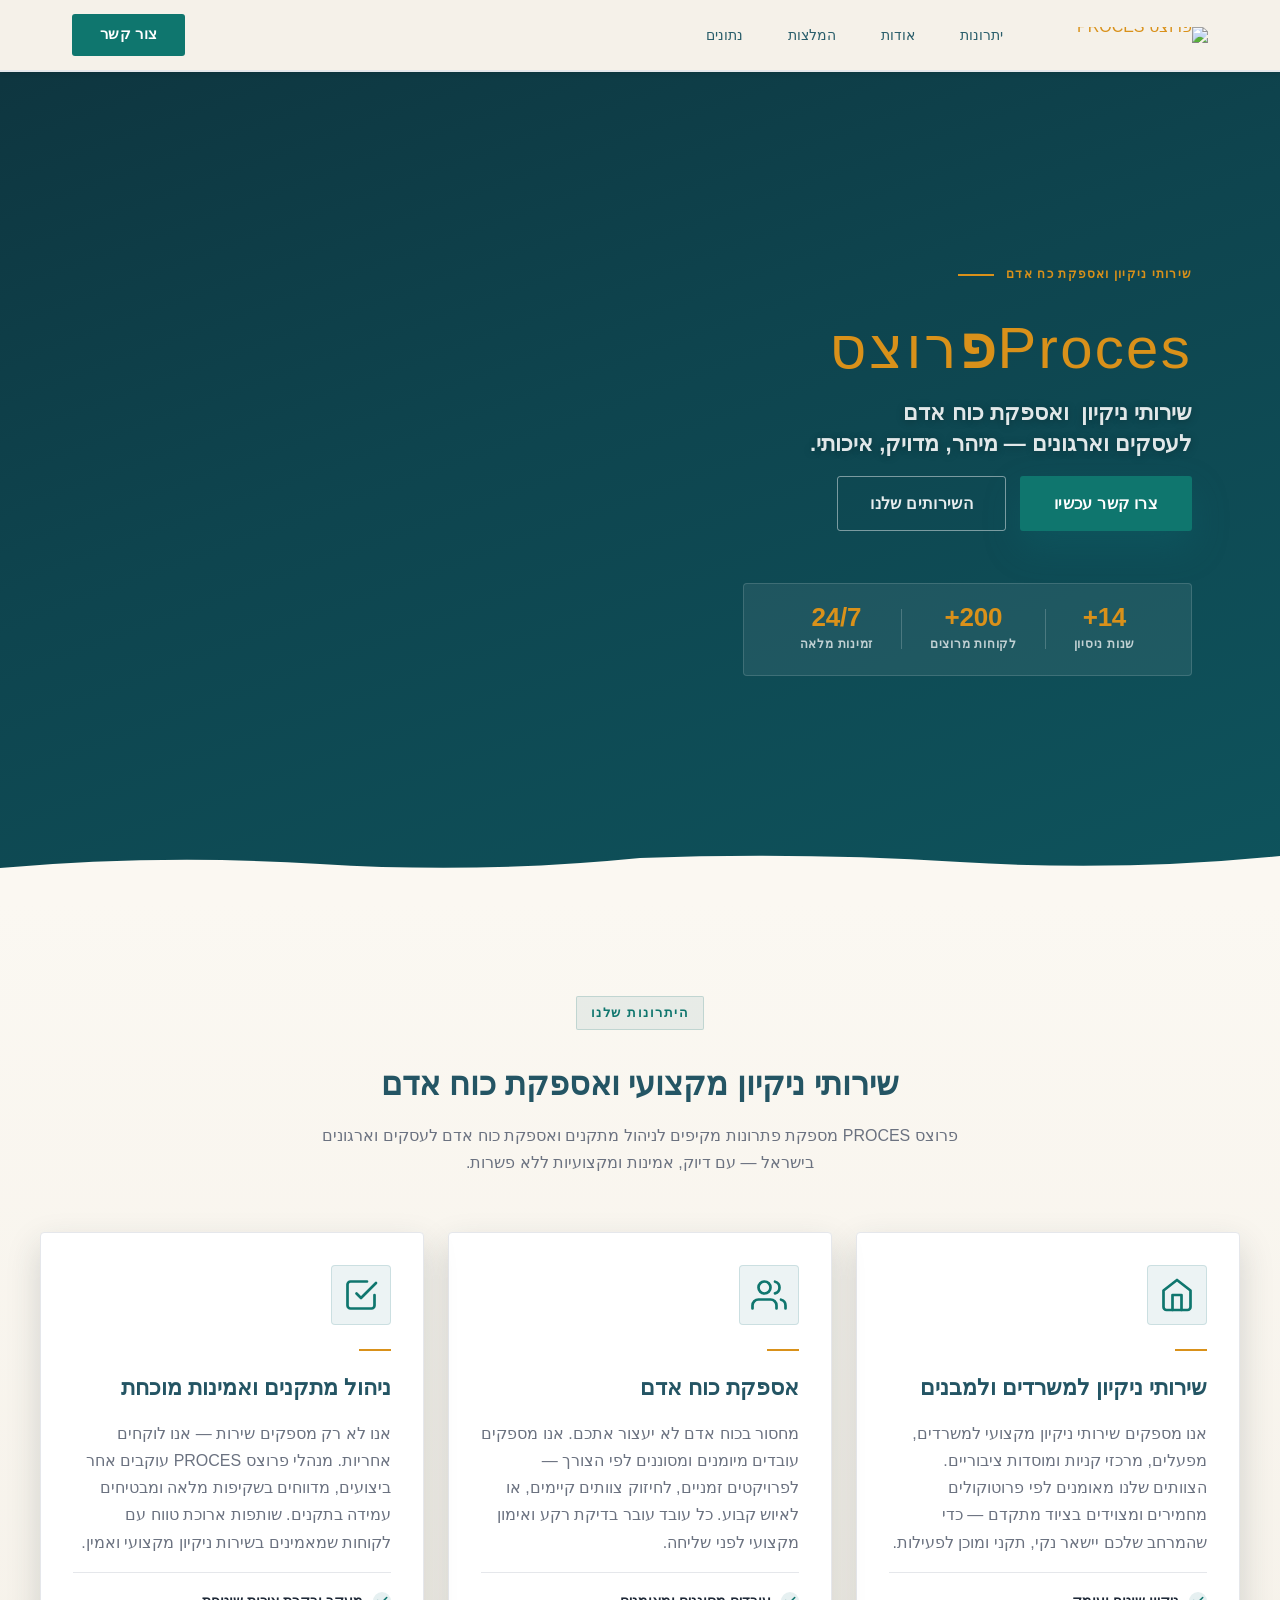
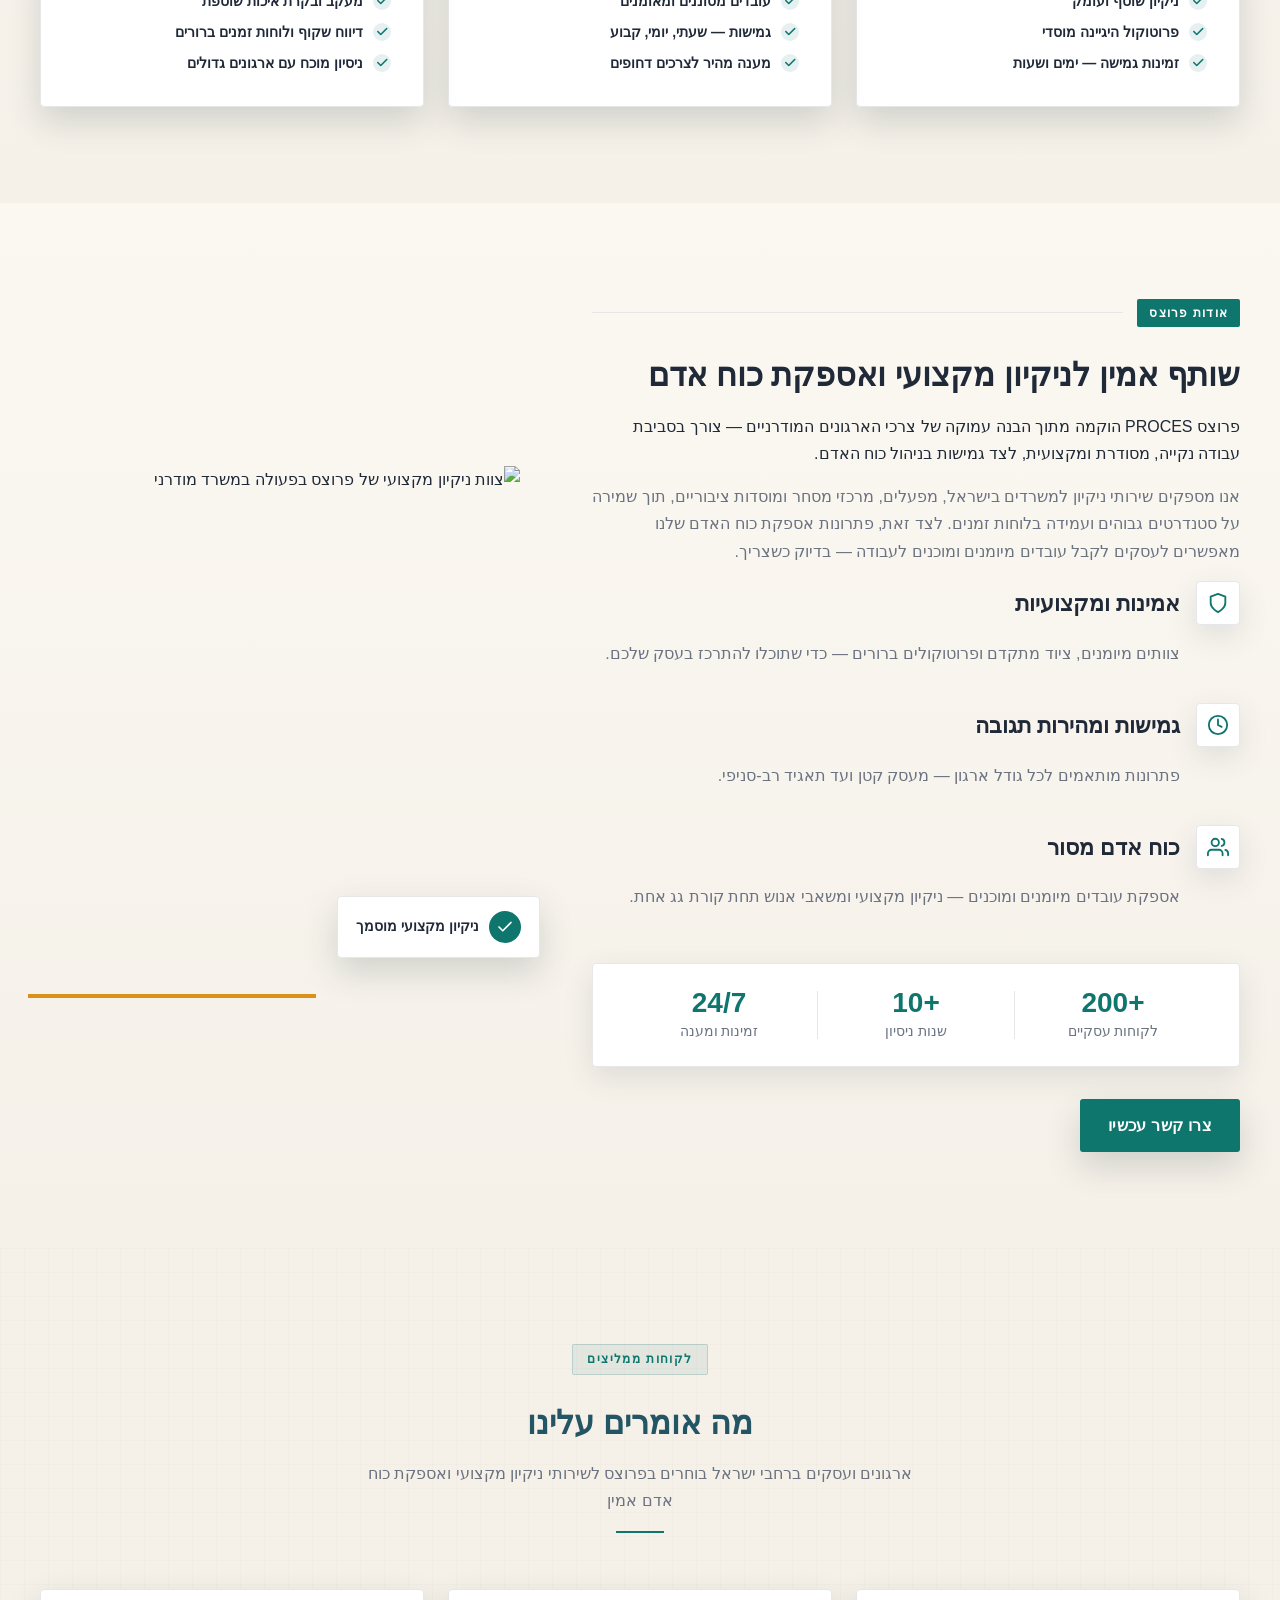
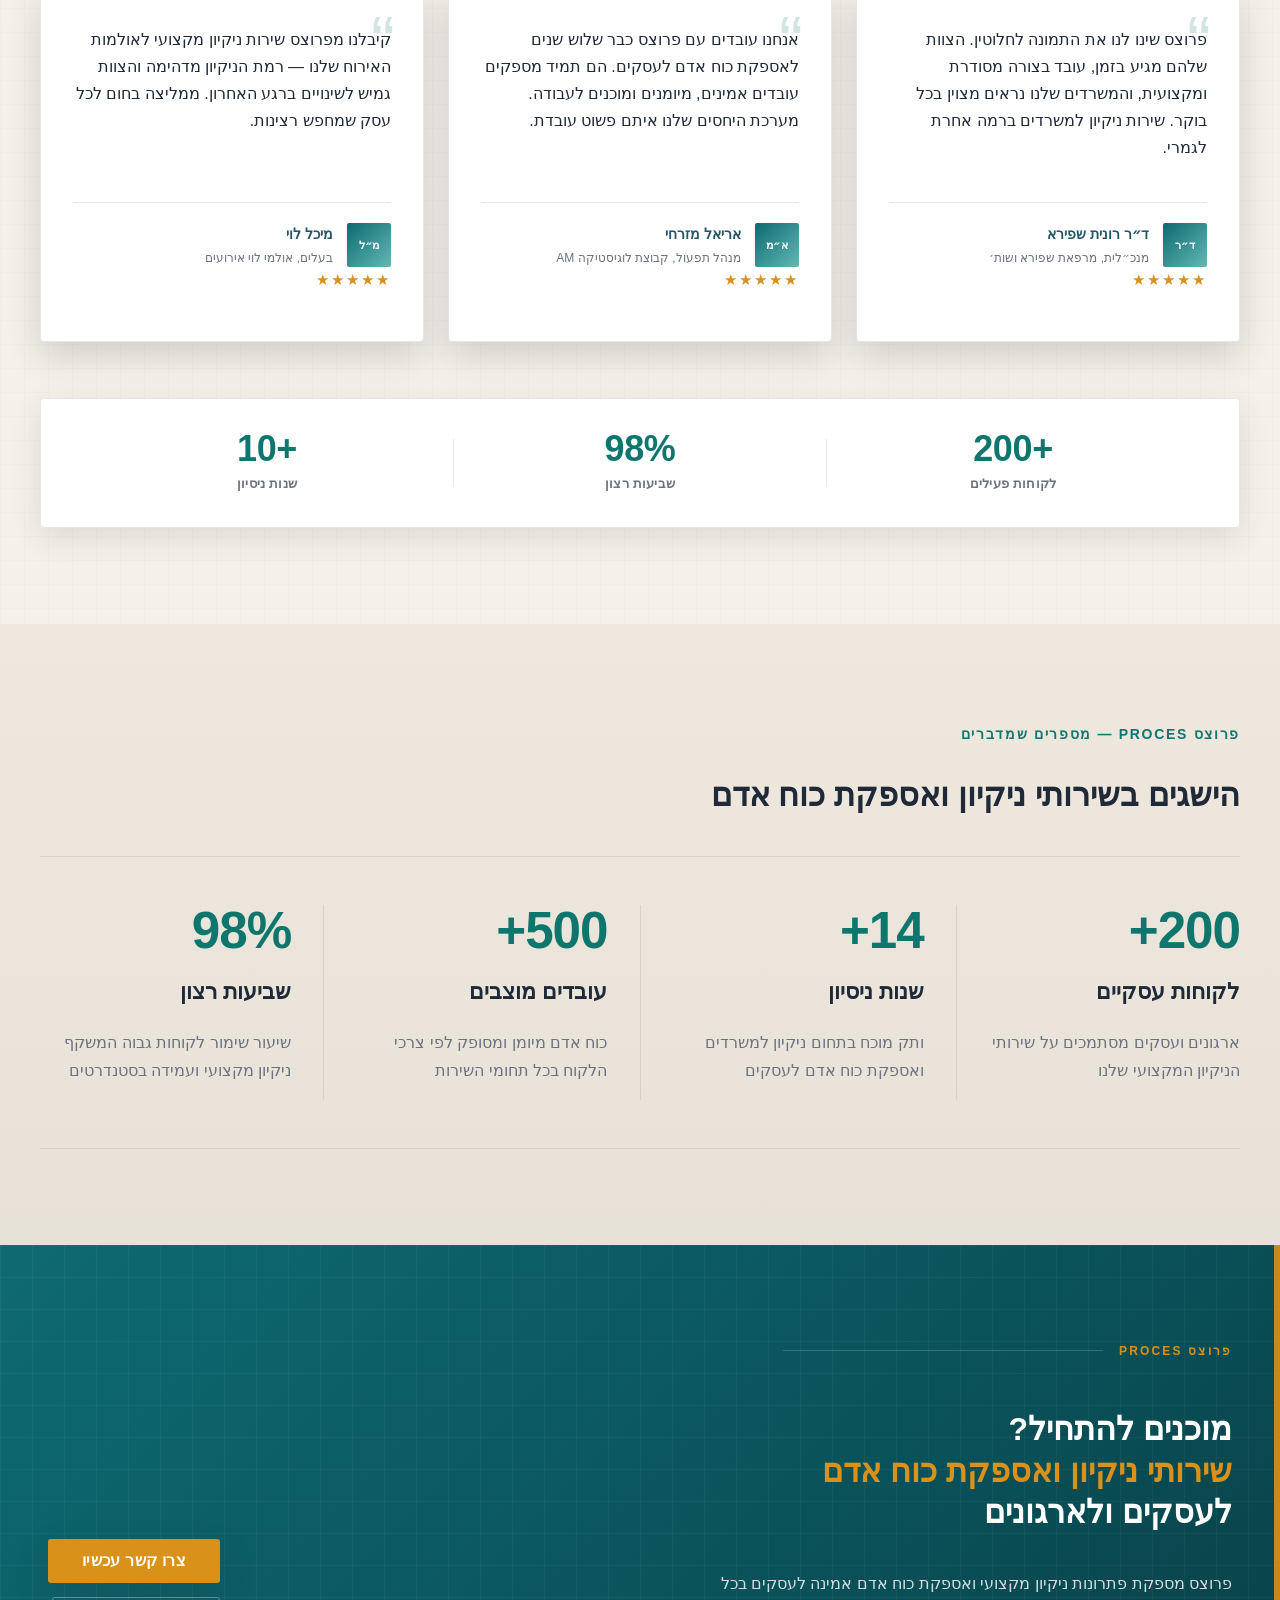
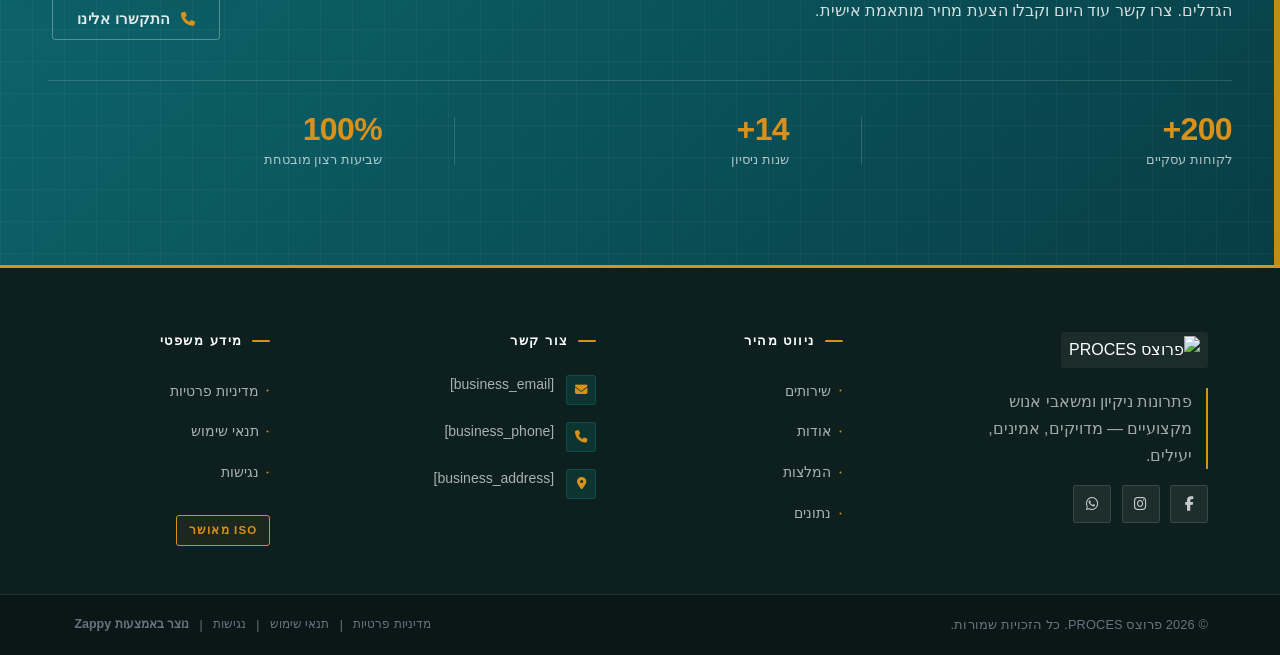
==== commit 01d3885c: "Incremental sync: 1 page(s) — update_text" ====
--- a/public/index.html
+++ b/public/index.html
@@ -1 +1 @@
-<!doctype html><html dir="rtl" lang="he"><head><meta charset="UTF-8"><meta content="width=device-width,initial-scale=1" name="viewport"><meta content="index, follow" name="robots"><title>שירותי ניקיון — פרוצס PROCES</title><meta content="A company offering cleaning services and manpower supply solutions. The business operates in the facility management and staffing sector, providing both profess" name="description"><meta content="שירותי ניקיון, שירותי ניקיון למשרדים בישראל, אספקת כוח אדם לעסקים, ניקיון מקצועי" name="keywords"><link href="/assets/favicon.ico" rel="icon" type="image/x-icon"><link href="/assets/favicon-16x16.png" rel="icon" type="image/png" sizes="16x16"><link href="/assets/favicon-32x32.png" rel="icon" type="image/png" sizes="32x32"><link href="/assets/favicon-48x48.png" rel="icon" type="image/png" sizes="48x48"><link href="/assets/favicon-192x192.png" rel="icon" type="image/png" sizes="192x192"><link href="/assets/favicon-512x512.png" rel="icon" type="image/png" sizes="512x512"><link href="/assets/apple-touch-icon.png" rel="apple-touch-icon"><script>!function(){"use strict";var t="ec23bc7b-a235-4ee6-ac0c-a85f04379e52",e="https://api.zappy5.com/api/analytics/track",a=18e5,n=2592e6,o=!0,i=!0,r=!0;var s=function(){var e="zappy_visitor_"+t,a=null;try{if(a=localStorage.getItem(e)){var o=JSON.parse(a),i=Date.now();if(i-o.created<n)return o.lastSeen=i,localStorage.setItem(e,JSON.stringify(o)),o.id}}catch(t){console.warn("Zappy Analytics: LocalStorage not available")}var r="zv_"+Date.now()+"_"+Math.random().toString(36).substr(2,9);try{localStorage.setItem(e,JSON.stringify({id:r,created:Date.now(),lastSeen:Date.now()}))}catch(t){}return r}(),c=function(){var e="zappy_session_"+t,n=null;try{if(n=sessionStorage.getItem(e)){var o=JSON.parse(n),i=Date.now();if(i-o.timestamp<a)return o.timestamp=i,sessionStorage.setItem(e,JSON.stringify(o)),o.id}}catch(t){console.warn("Zappy Analytics: SessionStorage not available")}var r="zs_"+Date.now()+"_"+Math.random().toString(36).substr(2,9);try{sessionStorage.setItem(e,JSON.stringify({id:r,timestamp:Date.now()}))}catch(t){}return r}();function l(a,n){n=n||{};var o={website_id:t,event_type:a,page_path:window.location.pathname,referrer:document.referrer||"direct",visitor_id:s,session_id:c,metadata:n};if(navigator.sendBeacon){var i=new Blob([JSON.stringify(o)],{type:"application/json"});navigator.sendBeacon(e,i)}else fetch(e,{method:"POST",headers:{"Content-Type":"application/json"},body:JSON.stringify(o),keepalive:!0}).catch(function(t){console.warn("Zappy Analytics: Failed to track event",t)})}o&&l("pageview",{title:document.title,url:window.location.href}),i&&document.addEventListener("click",function(t){var e=t.target;if("BUTTON"===e.tagName||e.closest("button")){var a="BUTTON"===e.tagName?e:e.closest("button");l("click",{element:"button",text:a.textContent.trim().substring(0,100),id:a.id||null,class:a.className||null})}else if("A"===e.tagName||e.closest("a")){var n="A"===e.tagName?e:e.closest("a");l("navigation",{element:"link",text:n.textContent.trim().substring(0,100),href:n.href,external:n.hostname!==window.location.hostname})}},!0),r&&document.addEventListener("submit",function(t){var e=t.target;l("form_submit",{form_id:e.id||null,form_name:e.name||null,form_action:e.action||null,form_method:e.method||"GET"})},!0);var m=Date.now();window.addEventListener("beforeunload",function(){l("page_unload",{time_on_page:Math.floor((Date.now()-m)/1e3),page_path:window.location.pathname})}),window.zappyAnalytics={track:l,getVisitorId:function(){return s},getSessionId:function(){return c}}}()</script><meta content="שירותי ניקיון — פרוצס PROCES" property="og:title"><meta content="A company offering cleaning services and manpower supply solutions. The business operates in the facility management and staffing sector, providing both profess" property="og:description"><meta content="summary_large_image" name="twitter:card"><meta content="שירותי ניקיון — פרוצס PROCES" name="twitter:title"><meta content="A company offering cleaning services and manpower supply solutions. The business operates in the facility management and staffing sector, providing both profess" name="twitter:description"><meta content="website" property="og:type"><meta content="he_IL" property="og:locale"><link href="https://cdnjs.cloudflare.com/ajax/libs/font-awesome/6.4.0/css/all.min.css" rel="stylesheet"><link href="/assets/favicon.ico" rel="icon" type="image/x-icon"><link href="/assets/favicon-16x16.png" rel="icon" type="image/png" sizes="16x16"><link href="/assets/favicon-32x32.png" rel="icon" type="image/png" sizes="32x32"><link href="/assets/favicon-48x48.png" rel="icon" type="image/png" sizes="48x48"><link href="/assets/favicon-192x192.png" rel="icon" type="image/png" sizes="192x192"><link href="/assets/favicon-512x512.png" rel="icon" type="image/png" sizes="512x512"><link href="/assets/apple-touch-icon.png" rel="apple-touch-icon"><link href="https://cdn.jsdelivr.net/npm/vanilla-cookieconsent@3/dist/cookieconsent.css" rel="stylesheet"><script src="https://cdn.jsdelivr.net/npm/vanilla-cookieconsent@3/dist/cookieconsent.umd.js"></script><script src="https://cdn.jsdelivr.net/gh/mickidum/acc_toolbar/acctoolbar/acctoolbar.min.js"></script><link href="/styles.css" rel="stylesheet"><style id="zappy-dropdown-submenu-styles">#navMenu li:has(.sub-menu),.nav-menu li:has(.sub-menu),.navbar li:has(.sub-menu),nav li:has(.sub-menu){position:relative}#navMenu .sub-menu,.nav-menu .sub-menu,.navbar .sub-menu,nav .sub-menu{display:block!important;position:absolute!important;top:100%;left:0;min-width:220px;background:#fff;border-radius:8px;box-shadow:0 8px 25px rgba(0,0,0,.15);padding:8px 0;opacity:0;visibility:hidden;transform:translateY(10px);transition:all .3s ease;z-index:1000;list-style:none;pointer-events:none}#navMenu li:hover>.sub-menu,.nav-menu li:hover>.sub-menu,.navbar li:hover>.sub-menu,nav li:hover>.sub-menu{opacity:1!important;visibility:visible!important;transform:translateY(0)!important;pointer-events:auto!important}.sub-menu li{list-style:none;margin:0;padding:0}.sub-menu a{display:block!important;padding:10px 16px!important;color:var(--text-dark,#333)!important;font-weight:500;text-decoration:none;white-space:nowrap;transition:background-color .2s}.sub-menu .zappy-nav-child>a{padding-left:28px!important;font-size:.9em!important;opacity:.85!important}[dir=rtl] .sub-menu .zappy-nav-child>a,html[lang=ar] .sub-menu .zappy-nav-child>a,html[lang=he] .sub-menu .zappy-nav-child>a{padding-left:10px!important;padding-right:28px!important}.sub-menu .zappy-nav-parent>a{font-weight:600!important}.sub-menu a:hover{background-color:#f5f5f5}[dir=rtl] .nav-menu .sub-menu,[dir=rtl] .navbar .sub-menu,[dir=rtl] nav .sub-menu,html[lang=ar] .nav-menu .sub-menu,html[lang=ar] .navbar .sub-menu,html[lang=ar] nav .sub-menu,html[lang=he] .nav-menu .sub-menu,html[lang=he] .navbar .sub-menu,html[lang=he] nav .sub-menu{left:auto!important;right:0!important}.sub-menu:empty,.sub-menu:not(:has(li)):not(:has(> a)),.sub-menu:not(:has(li:not(.zappy-hidden-menu-item))):not(:has(> a)){display:none!important;opacity:0!important;visibility:hidden!important;pointer-events:none!important}li:has(.menu-group-title):hover>.sub-menu{opacity:1!important;visibility:visible!important;transform:translateY(0)!important;pointer-events:auto!important}#navMenu>li>.menu-group-title,.nav-menu>li>.menu-group-title{display:inline-block;padding:.5rem 1rem;cursor:default;user-select:none}@media (max-width:768px){#navMenu .sub-menu,.nav-menu .sub-menu,.navbar .sub-menu,nav .sub-menu{position:static!important;transform:none!important;box-shadow:none!important;background:0 0!important;max-height:0;overflow:hidden;opacity:0;visibility:hidden;transition:max-height .3s ease,opacity .3s ease;padding:0!important;border-radius:0!important}#navMenu .sub-menu.mobile-expanded,.nav-menu .sub-menu.mobile-expanded,.navbar .sub-menu.mobile-expanded{max-height:none!important;overflow-y:visible!important;opacity:1!important;visibility:visible!important;padding:8px 0 8px 16px!important}[dir=rtl] .sub-menu.mobile-expanded,html[lang=he] .sub-menu.mobile-expanded{padding:8px 16px 8px 0!important}#navMenu li:hover>.sub-menu,.nav-menu li:hover>.sub-menu,.navbar li:hover>.sub-menu,nav li:hover>.sub-menu{opacity:0;visibility:hidden;pointer-events:none}#navMenu li>.sub-menu.mobile-expanded,.nav-menu li>.sub-menu.mobile-expanded,.navbar li>.sub-menu.mobile-expanded,nav li>.sub-menu.mobile-expanded{opacity:1!important;visibility:visible!important;pointer-events:auto!important}#navMenu li:has(.sub-menu),.nav-menu li:has(.sub-menu),.navbar li:has(.sub-menu),nav li:has(.sub-menu){display:flex!important;flex-wrap:wrap!important;align-items:center!important;position:relative!important;min-height:44px!important}#navMenu li:has(.sub-menu)>a,.nav-menu li:has(.sub-menu)>a,.navbar li:has(.sub-menu)>a,nav li:has(.sub-menu)>a{flex:1!important;min-width:0!important}#navMenu li:has(.sub-menu)>.menu-group-title,.nav-menu li:has(.sub-menu)>.menu-group-title,.navbar li:has(.sub-menu)>.menu-group-title,nav li:has(.sub-menu)>.menu-group-title{flex:1!important;min-width:0!important;padding:0!important;line-height:inherit!important}#navMenu li:has(.sub-menu)>.sub-menu,.nav-menu li:has(.sub-menu)>.sub-menu,.navbar li:has(.sub-menu)>.sub-menu,nav li:has(.sub-menu)>.sub-menu{flex-basis:100%!important;width:100%!important}#navMenu li:has(.sub-menu)>a [class*=arrow],#navMenu li:has(.sub-menu)>a [class*=chevron],.nav-menu li:has(.sub-menu)>a .fa-angle-down,.nav-menu li:has(.sub-menu)>a .fa-chevron-down,.nav-menu li:has(.sub-menu)>a [class*=arrow],.nav-menu li:has(.sub-menu)>a [class*=chevron],nav li:has(.sub-menu)>a [class*=arrow],nav li:has(.sub-menu)>a [class*=chevron]{display:none!important;visibility:hidden!important}.mobile-submenu-toggle{display:flex!important;align-items:center!important;justify-content:center!important;width:44px!important;height:auto!important;background:0 0!important;border:none!important;cursor:pointer!important;color:var(--text-dark)!important;position:static!important;flex-shrink:0!important;align-self:stretch!important;z-index:2!important;padding:0!important;margin:0!important}.mobile-submenu-toggle::after{content:''!important;width:0!important;height:0!important;border-left:6px solid transparent!important;border-right:6px solid transparent!important;border-top:7px solid currentColor!important;transition:transform .3s ease!important}.mobile-submenu-toggle.expanded::after{transform:rotate(180deg)!important}.sub-menu a{padding:10px 0!important;display:block!important;color:var(--text-dark)!important;white-space:normal!important}.sub-menu .zappy-nav-child>a{padding-left:28px!important;font-size:.9em!important;opacity:.85!important}[dir=rtl] .sub-menu .zappy-nav-child>a,html[lang=ar] .sub-menu .zappy-nav-child>a,html[lang=he] .sub-menu .zappy-nav-child>a{padding-left:0!important;padding-right:28px!important}.sub-menu .zappy-nav-parent>a{font-weight:600!important}#navMenu.active,.nav-menu.active{max-width:100vw!important;overflow-x:hidden!important;box-sizing:border-box!important}.navbar .sub-menu li a,.zappy-products-dropdown .sub-menu a,nav.navbar .sub-menu li a{color:var(--text-dark)!important}}@media (min-width:769px){.mobile-submenu-toggle{display:none!important}}</style><style id="mobile-lang-menu-deployed-css">@media (max-width:768px){.lang-switcher,.nav-container .lang-switcher,.nav-cta-container .lang-switcher,.nav-ecommerce-icons .lang-switcher,.nav-icons-left .lang-switcher,.navbar .lang-switcher,.navbar .nav-cta-container .lang-switcher{display:none!important}.mobile-lang-menu{width:100%;border-top:1px solid rgba(128,128,128,.2);padding:8px 0 0 0;margin-top:8px}.mobile-lang-toggle{display:flex!important;align-items:center;justify-content:space-between;width:100%;padding:12px 16px;background:0 0;border:none;cursor:pointer;font-size:15px;color:inherit;font-family:inherit}.mobile-lang-toggle::after{content:'';display:inline-block;width:8px;height:8px;border-right:2px solid currentColor;border-bottom:2px solid currentColor;transform:rotate(45deg);transition:transform .3s ease;margin-left:8px}.mobile-lang-toggle.expanded::after{transform:rotate(-135deg)}.mobile-lang-options{max-height:0;overflow:hidden;transition:max-height .3s ease}.mobile-lang-options.expanded{max-height:300px}.mobile-lang-option{display:flex!important;align-items:center;gap:10px;padding:10px 24px;text-decoration:none;color:inherit;font-size:14px;font-family:inherit}.mobile-lang-option:hover{background:rgba(128,128,128,.1)}.mobile-lang-option.active{font-weight:600;opacity:.7;pointer-events:none}.mobile-lang-option img{width:20px;height:20px;border-radius:50%}}@media (min-width:769px){.mobile-lang-menu{display:none!important}}</style><style id="zappy-widget-visibility">#mic-access-tool-box,#mic-access-tool-general-button,#mic-init-access-tool #mic-access-tool-box,#mic-init-access-tool #mic-access-tool-general-button,#mic-init-access-tool .mic-access-tool-general-button,._access-icon,._access-menu,.mic-access-tool-box,.mic-access-tool-general-button,div[id*=mic-access-tool-box]{display:none!important;visibility:hidden!important;opacity:0!important;pointer-events:none!important}</style></head><body><nav class="navbar" dir="rtl"><button aria-label="Menu" class="mobile-toggle" id="mobileToggle"><svg viewBox="0 0 24 24" fill="none" height="24" width="24" class="hamburger-icon"><path d="M3 12h18M3 6h18M3 18h18" stroke="currentColor" stroke-linecap="round" stroke-width="2"></path></svg><svg viewBox="0 0 24 24" fill="none" height="24" width="24" class="close-icon" style="display:none"><path d="M18 6L6 18M6 6l12 12" stroke="currentColor" stroke-linecap="round" stroke-width="2"></path></svg></button><button aria-label="Call" class="phone-header-btn" data-phone="[business_phone]"><svg viewBox="0 0 24 24" fill="currentColor" height="20" width="20"><path d="M22 16.92v3a2 2 0 0 1-2.18 2 19.79 19.79 0 0 1-8.63-3.07 19.5 19.5 0 0 1-6-6 19.79 19.79 0 0 1-3.07-8.67A2 2 0 0 1 4.11 2h3a2 2 0 0 1 2 1.72 12.84 12.84 0 0 0 .7 2.81 2 2 0 0 1-.45 2.11L8.09 9.91a16 16 0 0 0 6 6l1.27-1.27a2 2 0 0 1 2.11-.45 12.84 12.84 0 0 0 2.81.7A2 2 0 0 1 22 16.92z"></path></svg></button><div class="nav-container"><div class="nav-right-group"><div class="nav-brand"><a href="/" class="logo-link"><img alt="פרוצס PROCES" src="/assets/proces-logo.webp" class="logo"></a></div><ul class="nav-menu" id="navMenu"><li><a href="#features">יתרונות</a></li><li><a href="#about">אודות</a></li><li><a href="#testimonials">המלצות</a></li><li><a href="#stats">נתונים</a></li></ul></div><div class="nav-cta-container"><a href="#cta" class="nav-cta-btn">צור קשר</a></div></div></nav><script>window.addEventListener("load",function(){const e=document.querySelector(".navbar, nav, header");if(!e)return void console.log("[Navbar] Navbar element not found");let t=document.getElementById("mobileToggle")||document.querySelector(".mobile-toggle")||document.querySelector(".hamburger")||document.querySelector(".hamburger-menu")||document.querySelector(".menu-toggle")||document.querySelector(".burger-menu")||document.querySelector('[aria-label="Menu"]')||document.querySelector('[aria-label="תפריט"]');const o=document.querySelector(".phone-header-btn"),n=window.getComputedStyle(e);let r=n.backgroundColor;if(console.log("[Navbar] Initial navbar background:",r),"transparent"===r||"rgba(0, 0, 0, 0)"===r||r.startsWith("rgba")&&r.includes(", 0)")){const e=n.backgroundImage;if(e&&"none"!==e)console.log("[Navbar] Navbar has background image/gradient, using dark text"),r="rgb(240, 240, 240)";else{const e=window.getComputedStyle(document.body).backgroundColor;console.log("[Navbar] Navbar transparent, using body background:",e),r=e}}const i=r.match(/\d+/g);if(i&&i.length>=3){const e=(.299*parseInt(i[0])+.587*parseInt(i[1])+.114*parseInt(i[2]))/255;console.log("[Navbar] Mobile button colors preserved from Claude CSS (luminance:",e.toFixed(2)+")");const n=document.createElement("style");n.id="zappy-mobile-nav-fix";document.documentElement.lang;document.documentElement.dir,n.textContent='\n        /* Hide mobile buttons on desktop, show only on mobile */\n        @media (min-width: 769px) {\n          .mobile-toggle,\n          .phone-header-btn {\n            display: none !important;\n          }\n        }\n        \n        /* Show and position mobile buttons correctly on mobile */\n        @media (max-width: 768px) {\n          .mobile-toggle,\n          .phone-header-btn {\n            position: absolute !important;\n            top: 50% !important;\n            transform: translateY(-50%) !important;\n            z-index: 1001 !important;\n            display: flex !important;\n            align-items: center !important;\n            justify-content: center !important;\n            width: 36px !important;\n            height: 36px !important;\n            border-radius: 50% !important;\n            border: none !important;\n            cursor: pointer !important;\n            padding: 6px !important;\n            background: none !important;\n            color: var(--nav-text, var(--text-dark)) !important;\n          }\n          \n          /* LTR positioning (default): hamburger LEFT, phone RIGHT */\n          html:not([dir="rtl"]):not([lang="he"]):not([lang="ar"]) .mobile-toggle,\n          html[dir="ltr"] .mobile-toggle {\n            left: 12px !important;\n            right: auto !important;\n          }\n          html:not([dir="rtl"]):not([lang="he"]):not([lang="ar"]) .phone-header-btn,\n          html[dir="ltr"] .phone-header-btn {\n            right: 12px !important;\n            left: auto !important;\n          }\n          \n          /* RTL positioning: hamburger RIGHT, phone LEFT */\n          html[dir="rtl"] .mobile-toggle,\n          html[lang="he"] .mobile-toggle,\n          html[lang="ar"] .mobile-toggle {\n            right: 12px !important;\n            left: auto !important;\n          }\n          html[dir="rtl"] .phone-header-btn,\n          html[lang="he"] .phone-header-btn,\n          html[lang="ar"] .phone-header-btn {\n            left: 12px !important;\n            right: auto !important;\n          }\n          \n          /* CRITICAL: Ensure nav-container has min-height on mobile */\n          /* All children are positioned absolutely/fixed on mobile, so height:auto collapses to 0 */\n          .nav-container {\n            min-height: 70px !important;\n            position: relative !important;\n          }\n          \n          /* Ensure SVG icons are properly sized and inherit color */\n          .mobile-toggle svg,\n          .phone-header-btn svg {\n            width: 24px !important;\n            height: 24px !important;\n            /* Don\'t force display - let JavaScript control hamburger/close toggle */\n          }\n          \n          /* Reset nav-cta-container on mobile - remove desktop box-shadow/padding */\n          /* that creates a visible ghost box when CTA button is hidden */\n          .nav-cta-container {\n            box-shadow: none !important;\n            padding: 0 !important;\n          }\n          \n          /* Hide nav-cta-container entirely on mobile when there\'s no lang-switcher */\n          /* (only the CTA button is inside, and it\'s hidden on mobile) */\n          .nav-cta-container:not(:has(.lang-switcher)) {\n            display: none !important;\n          }\n          \n          /* CRITICAL: Prevent hero image fade gradient from bleeding over headline text */\n          /* The .image-fade-gradient has bottom: -30px (extends below parent) */\n          /* On mobile stacked layout, this overlaps the h1 text below the image */\n          .hero-image-column {\n            overflow: hidden !important;\n          }\n          .image-fade-gradient {\n            bottom: 0 !important;\n          }\n          \n          /* Hide desktop language switcher on mobile - hamburger menu handles it */\n          /* High specificity to override stored CSS */\n          .lang-switcher,\n          .nav-cta-container .lang-switcher,\n          .nav-container .lang-switcher,\n          .navbar .lang-switcher,\n          .navbar .nav-cta-container .lang-switcher {\n            display: none !important;\n          }\n        }\n      ';const r=document.getElementById("zappy-mobile-nav-fix");r&&r.remove(),document.head.appendChild(n),console.log("[Navbar] Critical CSS injected for mobile nav positioning");const l=window.innerWidth<=768;if(t){const e=t.querySelector(".hamburger-icon"),o=t.querySelector(".close-icon");e&&(e.style.setProperty("width","24px","important"),e.style.setProperty("height","24px","important"),e.style.setProperty("display","block","important")),o&&(o.style.setProperty("width","24px","important"),o.style.setProperty("height","24px","important"),o.style.setProperty("display","none","important")),l?(t.style.setProperty("position","absolute","important"),t.style.setProperty("top","50%","important"),t.style.setProperty("transform","translateY(-50%)","important"),t.style.setProperty("z-index","1001","important"),t.style.removeProperty("left"),t.style.removeProperty("right"),console.log("[Navbar] Mobile toggle positioning applied (mobile viewport)")):(t.style.removeProperty("position"),t.style.removeProperty("top"),t.style.removeProperty("transform"),t.style.removeProperty("z-index"),t.style.removeProperty("left"),t.style.removeProperty("right"),console.log("[Navbar] Desktop viewport - cleared mobile toggle inline positioning"))}if(o){const e=o.querySelector("svg");e&&(e.style.width="24px",e.style.height="24px",e.setAttribute("width","24"),e.setAttribute("height","24")),l?(o.style.setProperty("position","absolute","important"),o.style.setProperty("top","50%","important"),o.style.setProperty("transform","translateY(-50%)","important"),o.style.setProperty("z-index","1001","important"),o.style.removeProperty("left"),o.style.removeProperty("right"),console.log("[Navbar] Phone button positioning applied (mobile viewport)")):(o.style.removeProperty("position"),o.style.removeProperty("top"),o.style.removeProperty("transform"),o.style.removeProperty("z-index"),o.style.removeProperty("left"),o.style.removeProperty("right"),console.log("[Navbar] Desktop viewport - cleared phone button inline positioning"))}}else console.log("[Navbar] Could not parse background color:",r);t=document.getElementById("mobileToggle")||document.querySelector(".mobile-toggle")||document.querySelector(".hamburger")||document.querySelector(".hamburger-menu")||document.querySelector(".menu-toggle")||document.querySelector(".burger-menu")||document.querySelector('[aria-label="Menu"]')||document.querySelector('[aria-label="תפריט"]');const l=document.getElementById("navMenu")||document.querySelector(".nav-menu")||document.querySelector(".nav-links")||document.querySelector("nav ul:not(.submenu)");if(!t||!l)return void console.log("[Navbar] Mobile toggle or menu not found:",{toggle:!!t,menu:!!l});l.id||(l.id="navMenu"),console.log("[Navbar] Initializing mobile menu...");const a=t.cloneNode(!0);t.parentNode.replaceChild(a,t),a.addEventListener("click",function(e){e.preventDefault(),e.stopPropagation();const t=this.querySelector(".hamburger-icon"),o=this.querySelector(".close-icon");l.classList.contains("active")?(l.classList.remove("active"),t&&t.style.setProperty("display","block","important"),o&&o.style.setProperty("display","none","important"),document.body.style.overflow="",console.log("[Navbar] Menu closed")):(l.classList.add("active"),t&&t.style.setProperty("display","none","important"),o&&o.style.setProperty("display","block","important"),document.body.style.overflow="hidden",console.log("[Navbar] Menu opened"))}),l.querySelectorAll("a").forEach(function(e){e.addEventListener("click",function(){if("#"===this.getAttribute("href"))return;const e=a.querySelector(".hamburger-icon"),t=a.querySelector(".close-icon");l.classList.remove("active"),e&&e.style.setProperty("display","block","important"),t&&t.style.setProperty("display","none","important"),document.body.style.overflow="",console.log("[Navbar] Menu closed (link clicked)")})});var s=l.querySelectorAll(".dropdown-toggle");s.forEach(function(e){e.addEventListener("click",function(e){e.preventDefault(),e.stopPropagation();var t=this.closest(".nav-dropdown");t&&(t.parentNode.querySelectorAll(".nav-dropdown.open").forEach(function(e){e!==t&&e.classList.remove("open")}),t.classList.toggle("open"),console.log("[Navbar] Dropdown toggled:",t.classList.contains("open")?"open":"closed"))})}),document.addEventListener("click",function(e){e.target.closest(".nav-dropdown")||document.querySelectorAll(".nav-dropdown.open").forEach(function(e){e.classList.remove("open")})}),console.log("[Navbar] Dropdown handlers initialized for "+s.length+" dropdowns"),o&&o.addEventListener("click",function(){const e=document.querySelectorAll('a[href^="tel:"]'),t=e.length>0?e[0].getAttribute("href").replace("tel:",""):"[business_phone]";window.location.href="tel:"+t,console.log("[Navbar] Phone button clicked")}),console.log("[Navbar] Mobile menu initialized successfully");const p=function(){const e=document.querySelector(".whatsapp-float");e&&(window.innerWidth>=769?(e.style.setProperty("display","none","important"),e.style.setProperty("visibility","hidden","important"),e.style.setProperty("opacity","0","important"),e.style.setProperty("pointer-events","none","important"),console.log("[WhatsApp] Button hidden on desktop")):(e.style.removeProperty("display"),e.style.removeProperty("visibility"),e.style.removeProperty("opacity"),e.style.removeProperty("pointer-events"),console.log("[WhatsApp] Button visible on mobile")))};let c;p(),window.addEventListener("resize",function(){clearTimeout(c),c=setTimeout(p,100)})})</script><main><section class="index-hero-section" data-layout-spec="בית-hero" dir="rtl" id="hero" data-hero-type="fullscreen-scrim"><div class="index-hero-bg"><img alt="שירותי ניקיון ואספקת כוח אדם מקצועי – פרוצס PROCES" src="/assets/site-index-hero-image-1.webp" data-context="Professional facility management scene: a pristine modern office building lobby or large commercial space being cleaned by uniformed professional staff, with polished floors, bright lighting, and a sense of order and discipline. The image should convey trust, cleanliness, and corporate professionalism. Teal and white color tones. Wide cinematic format." data-placeholder="index-hero-image-1" height="700" width="1200" data-element-id="img-1776595328960-babcy1via" data-element-type="image" data-hero-background="true" data-hero-bg="true"></div><div class="index-hero-scrim" aria-hidden="true"></div><div class="index-hero-container"><div class="index-hero-content"><div class="index-hero-badge"><span class="index-hero-badge-line" aria-hidden="true"></span><span class="index-hero-badge-text">שירותי ניקיון ואספקת כח אדם</span></div><h1 class="index-hero-h1"></h1><h1><span class="index-hero-h1-en"><span style="font-weight:normal">roces</span>פ<span style="font-weight:normal">רוצס</span></span></h1><h3 class="index-hero-sub">שירותי ניקיון&nbsp; ואספקת כוח אדם<br class="index-hero-br">לעסקים וארגונים — מיהר, מדויק, איכותי.</h3><div class="index-hero-ctas"><a href="#contact" class="index-hero-btn-primary" data-element-id="btn-1776595328946-rf9qn48a3" data-element-type="button" data-native-element="true" style="outline:none">צרו קשר עכשיו</a><a href="#services" class="index-hero-btn-ghost" data-element-id="btn-1776595328946-88ew8h12d" data-element-type="button" data-native-element="true">השירותים שלנו</a></div><div class="index-hero-trust"><div class="index-hero-trust-item"><span class="index-hero-trust-num">14+</span><span class="index-hero-trust-label">שנות ניסיון</span></div><div class="index-hero-trust-divider" aria-hidden="true"></div><div class="index-hero-trust-item"><span class="index-hero-trust-num">200+</span><span class="index-hero-trust-label">לקוחות מרוצים</span></div><div class="index-hero-trust-divider" aria-hidden="true"></div><div class="index-hero-trust-item"><span class="index-hero-trust-num">24/7</span><span class="index-hero-trust-label">זמינות מלאה</span></div></div></div></div><div class="index-hero-divider-wrapper"><svg viewBox="0 0 1200 60" aria-hidden="true" xmlns="http://www.w3.org/2000/svg" data-no-icon-edit="true" preserveAspectRatio="none"><path d="M0,60 L0,28 Q150,14 300,24 T600,18 Q750,12 900,22 T1200,16 L1200,60 Z" fill="#FBF8F2"></path></svg></div></section><section class="index-features-section" data-layout-spec="בית-features" dir="rtl" id="features"><div class="index-features-container"><div class="index-features-header"><p class="zappy-editable"><span class="index-features-label">היתרונות שלנו</span></p><h2 class="index-features-title">שירותי ניקיון מקצועי ואספקת כוח אדם</h2><p class="index-features-subtitle">פרוצס PROCES מספקת פתרונות מקיפים לניהול מתקנים ואספקת כוח אדם לעסקים וארגונים בישראל — עם דיוק, אמינות ומקצועיות ללא פשרות.</p></div><div class="index-features-grid zappy-preserve-css-grid" data-original-gap="24px" data-original-item-width="384" style="--zappy-grid-cols:repeat(3, minmax(0, 1fr));display:grid;grid-template-columns:repeat(3, minmax(0, 1fr));align-items:stretch !important" data-zappy-auto-grid="true" data-zappy-explicit-columns="true" id="zappy-auto-grid-1776595329016-4t8j5f"><article class="index-feature-card" data-grid-item-index="0"><div class="index-feature-icon-wrap"><svg viewBox="0 0 24 24" fill="none" height="36" width="36" aria-hidden="true" data-element-type="icon" data-icon-type="svg" stroke="currentColor" stroke-linecap="round" stroke-linejoin="round" stroke-width="1.8" xmlns="http://www.w3.org/2000/svg"><path d="M3 9l9-7 9 7v11a2 2 0 0 1-2 2H5a2 2 0 0 1-2-2z"></path><polyline points="9 22 9 12 15 12 15 22"></polyline></svg></div><div class="index-feature-content"><div class="index-feature-accent-line"></div><h3 class="index-feature-title">שירותי ניקיון למשרדים ולמבנים</h3><p class="index-feature-desc">אנו מספקים שירותי ניקיון מקצועי למשרדים, מפעלים, מרכזי קניות ומוסדות ציבוריים. הצוותים שלנו מאומנים לפי פרוטוקולים מחמירים ומצוידים בציוד מתקדם — כדי שהמרחב שלכם יישאר נקי, תקני ומוכן לפעילות.</p><ul class="index-feature-list"><li><i class="fas fa-check" aria-hidden="true" data-element-id="icon-1776595328958-dmcmgp5nd" data-element-type="icon" data-icon-type="fontawesome" style="pointer-events:auto;cursor:pointer"></i><span>ניקיון שוטף ועומק</span></li><li><i class="fas fa-check" aria-hidden="true" data-element-id="icon-1776595328958-0wnebsvia" data-element-type="icon" data-icon-type="fontawesome" style="pointer-events:auto;cursor:pointer"></i><span>פרוטוקול היגיינה מוסדי</span></li><li><i class="fas fa-check" aria-hidden="true" data-element-id="icon-1776595328959-40iucxvvf" data-element-type="icon" data-icon-type="fontawesome" style="pointer-events:auto;cursor:pointer"></i><span>זמינות גמישה — ימים ושעות</span></li></ul></div></article><article class="index-feature-card" data-grid-item-index="1"><div class="index-feature-icon-wrap"><svg viewBox="0 0 24 24" fill="none" height="36" width="36" aria-hidden="true" data-element-type="icon" data-icon-type="svg" stroke="currentColor" stroke-linecap="round" stroke-linejoin="round" stroke-width="1.8" xmlns="http://www.w3.org/2000/svg"><path d="M17 21v-2a4 4 0 0 0-4-4H5a4 4 0 0 0-4 4v2"></path><circle cx="9" cy="7" r="4"></circle><path d="M23 21v-2a4 4 0 0 0-3-3.87"></path><path d="M16 3.13a4 4 0 0 1 0 7.75"></path></svg></div><div class="index-feature-content"><div class="index-feature-accent-line"></div><h3 class="index-feature-title">אספקת כוח אדם</h3><p class="index-feature-desc">מחסור בכוח אדם לא יעצור אתכם. אנו מספקים עובדים מיומנים ומסוננים לפי הצורך — לפרויקטים זמניים, לחיזוק צוותים קיימים, או לאיוש קבוע. כל עובד עובר בדיקת רקע ואימון מקצועי לפני שליחה.</p><ul class="index-feature-list"><li><i class="fas fa-check" aria-hidden="true" data-element-id="icon-1776595328959-r4b284tow" data-element-type="icon" data-icon-type="fontawesome" style="pointer-events:auto;cursor:pointer"></i><span>עובדים מסוננים ומאומנים</span></li><li><i class="fas fa-check" aria-hidden="true" data-element-id="icon-1776595328959-yne2hdesm" data-element-type="icon" data-icon-type="fontawesome" style="pointer-events:auto;cursor:pointer"></i><span>גמישות — שעתי, יומי, קבוע</span></li><li><i class="fas fa-check" aria-hidden="true" data-element-id="icon-1776595328959-9445tmr00" data-element-type="icon" data-icon-type="fontawesome" style="pointer-events:auto;cursor:pointer"></i><span>מענה מהיר לצרכים דחופים</span></li></ul></div></article><article class="index-feature-card" data-grid-item-index="2"><div class="index-feature-icon-wrap"><svg viewBox="0 0 24 24" fill="none" height="36" width="36" aria-hidden="true" data-element-type="icon" data-icon-type="svg" stroke="currentColor" stroke-linecap="round" stroke-linejoin="round" stroke-width="1.8" xmlns="http://www.w3.org/2000/svg"><polyline points="9 11 12 14 22 4"></polyline><path d="M21 12v7a2 2 0 0 1-2 2H5a2 2 0 0 1-2-2V5a2 2 0 0 1 2-2h11"></path></svg></div><div class="index-feature-content"><div class="index-feature-accent-line"></div><h3 class="index-feature-title">ניהול מתקנים ואמינות מוכחת</h3><p class="index-feature-desc">אנו לא רק מספקים שירות — אנו לוקחים אחריות. מנהלי פרוצס PROCES עוקבים אחר ביצועים, מדווחים בשקיפות מלאה ומבטיחים עמידה בתקנים. שותפות ארוכת טווח עם לקוחות שמאמינים בשירות ניקיון מקצועי ואמין.</p><ul class="index-feature-list"><li><i class="fas fa-check" aria-hidden="true" data-element-id="icon-1776595328959-c4kjxsfwx" data-element-type="icon" data-icon-type="fontawesome" style="pointer-events:auto;cursor:pointer"></i><span>מעקב ובקרת איכות שוטפת</span></li><li><i class="fas fa-check" aria-hidden="true" data-element-id="icon-1776595328959-7kfni1a8g" data-element-type="icon" data-icon-type="fontawesome" style="pointer-events:auto;cursor:pointer"></i><span>דיווח שקוף ולוחות זמנים ברורים</span></li><li><i class="fas fa-check" aria-hidden="true" data-element-id="icon-1776595328959-xwonbko13" data-element-type="icon" data-icon-type="fontawesome" style="pointer-events:auto;cursor:pointer"></i><span>ניסיון מוכח עם ארגונים גדולים</span></li></ul></div></article></div></div></section><section class="index-about-section" data-layout-spec="בית-about" dir="rtl" id="about"><div class="index-about-container"><div class="index-about-text-col"><div class="index-about-label-row"><span class="index-about-badge">אודות פרוצס</span><div class="index-about-label-line"></div></div><h2 class="index-about-heading">שותף אמין לניקיון מקצועי ואספקת כוח אדם</h2><p class="index-about-lead">פרוצס PROCES הוקמה מתוך הבנה עמוקה של צרכי הארגונים המודרניים — צורך בסביבת עבודה נקייה, מסודרת ומקצועית, לצד גמישות בניהול כוח האדם.</p><p class="index-about-body">אנו מספקים שירותי ניקיון למשרדים בישראל, מפעלים, מרכזי מסחר ומוסדות ציבוריים, תוך שמירה על סטנדרטים גבוהים ועמידה בלוחות זמנים. לצד זאת, פתרונות אספקת כוח האדם שלנו מאפשרים לעסקים לקבל עובדים מיומנים ומוכנים לעבודה — בדיוק כשצריך.</p><div class="index-about-pillars"><div class="index-about-pillar"><div class="index-about-pillar-icon"><svg viewBox="0 0 24 24" fill="none" height="22" width="22" aria-hidden="true" data-element-type="icon" data-icon-type="svg" stroke="currentColor" stroke-linecap="round" stroke-linejoin="round" stroke-width="2"><path d="M12 22s8-4 8-10V5l-8-3-8 3v7c0 6 8 10 8 10z"></path></svg></div><div class="index-about-pillar-content"><h3 class="index-about-pillar-title">אמינות ומקצועיות</h3><p class="index-about-pillar-text">צוותים מיומנים, ציוד מתקדם ופרוטוקולים ברורים — כדי שתוכלו להתרכז בעסק שלכם.</p></div></div><div class="index-about-pillar"><div class="index-about-pillar-icon"><svg viewBox="0 0 24 24" fill="none" height="22" width="22" aria-hidden="true" data-element-type="icon" data-icon-type="svg" stroke="currentColor" stroke-linecap="round" stroke-linejoin="round" stroke-width="2"><circle cx="12" cy="12" r="10"></circle><path d="M12 6v6l4 2"></path></svg></div><div class="index-about-pillar-content"><h3 class="index-about-pillar-title">גמישות ומהירות תגובה</h3><p class="index-about-pillar-text">פתרונות מותאמים לכל גודל ארגון — מעסק קטן ועד תאגיד רב-סניפי.</p></div></div><div class="index-about-pillar"><div class="index-about-pillar-icon"><svg viewBox="0 0 24 24" fill="none" height="22" width="22" aria-hidden="true" data-element-type="icon" data-icon-type="svg" stroke="currentColor" stroke-linecap="round" stroke-linejoin="round" stroke-width="2"><path d="M17 21v-2a4 4 0 0 0-4-4H5a4 4 0 0 0-4 4v2"></path><circle cx="9" cy="7" r="4"></circle><path d="M23 21v-2a4 4 0 0 0-3-3.87"></path><path d="M16 3.13a4 4 0 0 1 0 7.75"></path></svg></div><div class="index-about-pillar-content"><h3 class="index-about-pillar-title">כוח אדם מסור</h3><p class="index-about-pillar-text">אספקת עובדים מיומנים ומוכנים — ניקיון מקצועי ומשאבי אנוש תחת קורת גג אחת.</p></div></div></div><div class="index-about-stats-row"><div class="index-about-stat"><span class="index-about-stat-number">+200</span><span class="index-about-stat-label">לקוחות עסקיים</span></div><div class="index-about-stat-divider"></div><div class="index-about-stat"><span class="index-about-stat-number">+10</span><span class="index-about-stat-label">שנות ניסיון</span></div><div class="index-about-stat-divider"></div><div class="index-about-stat"><span class="index-about-stat-number">24/7</span><span class="index-about-stat-label">זמינות ומענה</span></div></div><a href="#contact" class="index-about-cta">צרו קשר עכשיו</a></div><div class="index-about-image-col"><div class="index-about-image-frame"><img alt="צוות ניקיון מקצועי של פרוצס בפעולה במשרד מודרני" src="/assets/site-index-about-image-1.webp" class="index-about-img" data-context="Professional cleaning team in action inside a modern Israeli office building — workers in branded uniforms using industrial cleaning equipment, polished floors, bright lighting, clean organized environment. Warm and professional atmosphere conveying reliability and quality facility management." data-placeholder="index-about-image-1" height="720" width="600"><div class="index-about-image-accent-bar"></div><div class="index-about-image-badge"><span class="index-about-image-badge-icon"><svg viewBox="0 0 24 24" fill="none" height="18" width="18" aria-hidden="true" data-element-type="icon" data-icon-type="svg" stroke="currentColor" stroke-linecap="round" stroke-linejoin="round" stroke-width="2.2"><polyline points="20 6 9 17 4 12"></polyline></svg></span><span class="index-about-image-badge-text">ניקיון מקצועי מוסמך</span></div></div></div></div></section><section class="index-testimonials-section" data-layout-spec="בית-testimonials" dir="rtl" id="testimonials"><div class="index-testimonials-container"><div class="index-testimonials-header"><span class="index-testimonials-label">לקוחות ממליצים</span><h2 class="index-testimonials-title">מה אומרים עלינו</h2><p class="index-testimonials-subtitle">ארגונים ועסקים ברחבי ישראל בוחרים בפרוצס לשירותי ניקיון מקצועי ואספקת כוח אדם אמין</p><div class="index-testimonials-rule"></div></div><div class="index-testimonials-grid"><article class="index-testimonials-card"><div class="index-testimonials-quote-mark" aria-hidden="true">“</div><blockquote class="index-testimonials-quote"><p>פרוצס שינו לנו את התמונה לחלוטין. הצוות שלהם מגיע בזמן, עובד בצורה מסודרת ומקצועית, והמשרדים שלנו נראים מצוין בכל בוקר. שירות ניקיון למשרדים ברמה אחרת לגמרי.</p></blockquote><footer class="index-testimonials-author"><div class="index-testimonials-author-avatar"><span>ד״ר</span></div><div class="index-testimonials-author-info"><cite class="index-testimonials-author-name">ד״ר רונית שפירא</cite><span class="index-testimonials-author-role">מנכ״לית, מרפאת שפירא ושות׳</span></div></footer><div class="index-testimonials-rating" aria-label="דירוג 5 מתוך 5"><span aria-hidden="true">★★★★★</span></div></article><article class="index-testimonials-card"><div class="index-testimonials-quote-mark" aria-hidden="true">“</div><blockquote class="index-testimonials-quote"><p>אנחנו עובדים עם פרוצס כבר שלוש שנים לאספקת כוח אדם לעסקים. הם תמיד מספקים עובדים אמינים, מיומנים ומוכנים לעבודה. מערכת היחסים שלנו איתם פשוט עובדת.</p></blockquote><footer class="index-testimonials-author"><div class="index-testimonials-author-avatar"><span>א״מ</span></div><div class="index-testimonials-author-info"><cite class="index-testimonials-author-name">אריאל מזרחי</cite><span class="index-testimonials-author-role">מנהל תפעול, קבוצת לוגיסטיקה AM</span></div></footer><div class="index-testimonials-rating" aria-label="דירוג 5 מתוך 5"><span aria-hidden="true">★★★★★</span></div></article><article class="index-testimonials-card"><div class="index-testimonials-quote-mark" aria-hidden="true">“</div><blockquote class="index-testimonials-quote"><p>קיבלנו מפרוצס שירות ניקיון מקצועי לאולמות האירוח שלנו — רמת הניקיון מדהימה והצוות גמיש לשינויים ברגע האחרון. ממליצה בחום לכל עסק שמחפש רצינות.</p></blockquote><footer class="index-testimonials-author"><div class="index-testimonials-author-avatar"><span>מ״ל</span></div><div class="index-testimonials-author-info"><cite class="index-testimonials-author-name">מיכל לוי</cite><span class="index-testimonials-author-role">בעלים, אולמי לוי אירועים</span></div></footer><div class="index-testimonials-rating" aria-label="דירוג 5 מתוך 5"><span aria-hidden="true">★★★★★</span></div></article></div><div class="index-testimonials-stats"><div class="index-testimonials-stat"><span class="index-testimonials-stat-number">+200</span><span class="index-testimonials-stat-label">לקוחות פעילים</span></div><div class="index-testimonials-stat-divider" aria-hidden="true"></div><div class="index-testimonials-stat"><span class="index-testimonials-stat-number">98%</span><span class="index-testimonials-stat-label">שביעות רצון</span></div><div class="index-testimonials-stat-divider" aria-hidden="true"></div><div class="index-testimonials-stat"><span class="index-testimonials-stat-number">+10</span><span class="index-testimonials-stat-label">שנות ניסיון</span></div></div></div></section><section class="index-stats-section" data-layout-spec="בית-stats" dir="rtl" id="stats"><div class="index-stats-container"><div class="index-stats-header"><p class="zappy-editable"><span class="index-stats-label">פרוצס PROCES — מספרים שמדברים</span></p><h2 class="index-stats-title">הישגים בשירותי ניקיון ואספקת כוח אדם</h2></div><div class="index-stats-divider-line"></div><div class="index-stats-grid" data-original-gap="0px" data-original-item-width="283" style="--zappy-item-width:283px;--zappy-justify-content:normal;gap:0px" data-original-justify-content="normal"><article class="index-stat-item" data-grid-item-index="0"><div class="index-stat-number"><span class="index-stat-value">200+</span></div><div class="index-stat-content"><h3 class="index-stat-label-title">לקוחות עסקיים</h3><p class="index-stat-desc">ארגונים ועסקים מסתמכים על שירותי הניקיון המקצועי שלנו</p></div></article><div class="index-stat-separator" aria-hidden="true"></div><article class="index-stat-item" data-grid-item-index="2"><div class="index-stat-number"><span class="index-stat-value">14+</span></div><div class="index-stat-content"><h3 class="index-stat-label-title">שנות ניסיון</h3><p class="index-stat-desc">ותק מוכח בתחום ניקיון למשרדים ואספקת כוח אדם לעסקים</p></div></article><div class="index-stat-separator" aria-hidden="true"></div><article class="index-stat-item" data-grid-item-index="4"><div class="index-stat-number"><span class="index-stat-value">500+</span></div><div class="index-stat-content"><h3 class="index-stat-label-title">עובדים מוצבים</h3><p class="index-stat-desc">כוח אדם מיומן ומסופק לפי צרכי הלקוח בכל תחומי השירות</p></div></article><div class="index-stat-separator" aria-hidden="true"></div><article class="index-stat-item" data-grid-item-index="6"><div class="index-stat-number"><span class="index-stat-value">98%</span></div><div class="index-stat-content"><h3 class="index-stat-label-title">שביעות רצון</h3><p class="index-stat-desc">שיעור שימור לקוחות גבוה המשקף ניקיון מקצועי ועמידה בסטנדרטים</p></div></article></div><div class="index-stats-footer-line"></div></div></section><section class="index-cta-section" data-layout-spec="בית-cta" dir="rtl" id="cta"><div class="index-cta-bg-layer" aria-hidden="true"><div class="index-cta-grid-overlay"></div><div class="index-cta-accent-bar"></div></div><div class="index-cta-container"><div class="index-cta-label-row"><span class="index-cta-eyebrow">פרוצס PROCES</span><span class="index-cta-rule" aria-hidden="true"></span></div><div class="index-cta-content"><div class="index-cta-text-block"><h2 class="index-cta-headline">מוכנים להתחיל?<br><span class="index-cta-headline-accent">שירותי ניקיון ואספקת כוח אדם</span><br>לעסקים ולארגונים</h2><p class="index-cta-sub">פרוצס מספקת פתרונות ניקיון מקצועי ואספקת כוח אדם אמינה לעסקים בכל הגדלים. צרו קשר עוד היום וקבלו הצעת מחיר מותאמת אישית.</p></div><div class="index-cta-actions"><a href="#contact" class="btn-primary index-cta-btn-primary" data-element-id="btn-1776595328947-ia7k47buf" data-element-type="button" data-native-element="true">צרו קשר עכשיו</a><a href="tel:[business_phone]" class="index-cta-btn-ghost" data-element-id="btn-1776595328947-ckzkj0lnt" data-element-type="button" data-native-element="true"><i class="fa-phone fa" aria-hidden="true"></i><span>התקשרו אלינו</span></a></div></div><div class="index-cta-stats-row"><div class="index-cta-stat"><span class="index-cta-stat-number">200+</span><span class="index-cta-stat-label">לקוחות עסקיים</span></div><div class="index-cta-stat-divider" aria-hidden="true"></div><div class="index-cta-stat"><span class="index-cta-stat-number">14+</span><span class="index-cta-stat-label">שנות ניסיון</span></div><div class="index-cta-stat-divider" aria-hidden="true"></div><div class="index-cta-stat"><span class="index-cta-stat-number">100%</span><span class="index-cta-stat-label">שביעות רצון מובטחת</span></div></div></div></section></main><footer class="site-footer" dir="rtl"><div class="footer-main"><div class="footer-container"><div class="footer-grid"><div class="footer-col footer-col--brand"><div class="footer-logo-wrap"><img alt="פרוצס PROCES" src="/assets/proces-logo.webp" class="logo"></div><p class="footer-tagline">פתרונות ניקיון ומשאבי אנוש מקצועיים — מדויקים, אמינים, יעילים.</p><div class="footer-social"><a href="[facebook_handle]" aria-label="Facebook"><i class="fab fa-facebook-f"></i></a><a href="[instagram_handle]" aria-label="Instagram"><i class="fab fa-instagram"></i></a><a href="[whatsapp_handle]" aria-label="WhatsApp"><i class="fab fa-whatsapp"></i></a></div></div><div class="footer-col"><h4 class="footer-heading"><span class="footer-heading-bar"></span>ניווט מהיר</h4><ul class="footer-links"><li><a href="#features">שירותים</a></li><li><a href="#about">אודות</a></li><li><a href="#testimonials">המלצות</a></li><li><a href="#stats">נתונים</a></li></ul></div><div class="footer-col"><h4 class="footer-heading"><span class="footer-heading-bar"></span>צור קשר</h4><ul class="footer-contact"><li><span class="contact-icon"><i class="fas fa-envelope"></i></span><span class="contact-text"><a href="mailto:[business_email]">[business_email]</a></span></li><li><span class="contact-icon"><i class="fas fa-phone"></i></span><span class="contact-text"><a href="tel:[business_phone]">[business_phone]</a></span></li><li><a href="/"><span class="contact-icon"><i class="fas fa-map-marker-alt"></i></span><span class="contact-text">[business_address]</span></a></li></ul></div><div class="footer-col"><h4 class="footer-heading"><span class="footer-heading-bar"></span>מידע משפטי</h4><ul class="footer-links"><li><a href="/privacy">מדיניות פרטיות</a></li><li><a href="/terms">תנאי שימוש</a></li><li><a href="/accessibility">נגישות</a></li></ul><div class="footer-badge">ISO מאושר</div></div></div></div></div><div class="footer-bottom"><div class="footer-container"><div class="footer-bottom-inner"><span class="footer-copy">© 2026 פרוצס PROCES. כל הזכויות שמורות.</span><div class="footer-bottom-links"><a href="/privacy">מדיניות פרטיות</a><span class="footer-sep">|</span><a href="/terms">תנאי שימוש</a><span class="footer-sep">|</span><a href="/accessibility">נגישות</a><span class="footer-sep">|</span><a href="https://zappy5.com" class="zappy-attribution" target="_blank">נוצר באמצעות Zappy</a></div></div></div></div></footer><a href="https://wa.me/[whatsapp_handle]" class="whatsapp-float" aria-label="WhatsApp"><i class="fab fa-whatsapp"></i></a><div data-integration="accessibility:toolbar"></div><script src="/script.js"></script><script id="zappy-mobile-submenu-script">!function(){function e(){if(window.innerWidth>768)return document.querySelectorAll(".mobile-submenu-toggle").forEach(function(e){e.remove()}),void document.querySelectorAll(".sub-menu.mobile-expanded").forEach(function(e){e.classList.remove("mobile-expanded")});document.querySelectorAll(".nav-menu li:has(.sub-menu), nav li:has(.sub-menu), .navbar li:has(.sub-menu), #navMenu li:has(.sub-menu)").forEach(function(e){if(!e.querySelector(".mobile-submenu-toggle")){var t=e.querySelector(".sub-menu"),n=e.querySelector(":scope > a");if(t&&n){var o=document.createElement("button");o.className="mobile-submenu-toggle",o.setAttribute("aria-label","Toggle submenu"),o.setAttribute("type","button"),n.insertAdjacentElement("afterend",o),o.addEventListener("click",function(e){e.preventDefault(),e.stopPropagation(),document.querySelectorAll(".sub-menu.mobile-expanded").forEach(function(e){if(e!==t){e.classList.remove("mobile-expanded");var n=e.parentElement.querySelector(".mobile-submenu-toggle");n&&n.classList.remove("expanded")}}),t.classList.toggle("mobile-expanded"),o.classList.toggle("expanded")})}}})}var t;"loading"===document.readyState?document.addEventListener("DOMContentLoaded",e):e(),window.addEventListener("resize",function(){clearTimeout(t),t=setTimeout(e,250)});var n=new MutationObserver(function(t){t.forEach(function(t){if("attributes"===t.type){var n=t.target;n.classList&&(n.classList.contains("active")||n.classList.contains("open"))&&setTimeout(e,100)}})});setTimeout(function(){document.querySelectorAll(".mobile-menu, .nav-menu, #navMenu, nav").forEach(function(e){n.observe(e,{attributes:!0,attributeFilter:["class","style"]})})},500)}()</script><script id="zappy-mobile-lang-menu-script">!function(){function e(){if(window.innerWidth>768){var e=document.querySelector(".mobile-lang-menu");e&&e.remove()}else if(!document.querySelector(".mobile-lang-menu")){var n=document.querySelector(".lang-switcher");if(n){var a=n.querySelector(".lang-switcher-dropdown");if(a){var i=a.querySelectorAll(".lang-option");if(0!==i.length){var t=document.getElementById("navMenu")||document.querySelector(".nav-menu")||document.querySelector("nav ul");if(t){var l=document.documentElement.lang||"en",s=document.createElement("div");s.className="mobile-lang-menu";var c={he:{name:"עברית",flag:"https://api.iconify.design/circle-flags/il.svg"},en:{name:"English",flag:"https://api.iconify.design/circle-flags/us.svg"},ar:{name:"العربية",flag:"https://api.iconify.design/circle-flags/sa.svg"},fr:{name:"Français",flag:"https://api.iconify.design/circle-flags/fr.svg"},es:{name:"Español",flag:"https://api.iconify.design/circle-flags/es.svg"},de:{name:"Deutsch",flag:"https://api.iconify.design/circle-flags/de.svg"},ru:{name:"Русский",flag:"https://api.iconify.design/circle-flags/ru.svg"},zh:{name:"中文",flag:"https://api.iconify.design/circle-flags/cn.svg"},ja:{name:"日本語",flag:"https://api.iconify.design/circle-flags/jp.svg"},pt:{name:"Português",flag:"https://api.iconify.design/circle-flags/br.svg"},it:{name:"Italiano",flag:"https://api.iconify.design/circle-flags/it.svg"},ko:{name:"한국어",flag:"https://api.iconify.design/circle-flags/kr.svg"}}[l]||{name:l,flag:""},r=document.createElement("button");r.className="mobile-lang-toggle",r.type="button";var g=c.flag?'<img src="'+c.flag+'" width="20" height="20" alt="" style="border-radius:50%;margin-right:8px;margin-left:8px;">':"";r.innerHTML=g+c.name,s.appendChild(r);var o=document.createElement("div");o.className="mobile-lang-options";var d=document.createElement("a");d.className="mobile-lang-option active",d.href="#",d.innerHTML=g+c.name,o.appendChild(d),i.forEach(function(e){var n=document.createElement("a");n.className="mobile-lang-option",n.href=e.getAttribute("href"),n.innerHTML=e.innerHTML,o.appendChild(n)}),s.appendChild(o),t.appendChild(s),r.addEventListener("click",function(e){e.preventDefault(),e.stopPropagation(),r.classList.toggle("expanded"),o.classList.toggle("expanded")})}}}}}}"loading"===document.readyState?document.addEventListener("DOMContentLoaded",e):e(),window.addEventListener("resize",function(){clearTimeout(window._mlrt),window._mlrt=setTimeout(e,250)})}()</script></body></html>+<!doctype html><html dir="rtl" lang="he"><head><meta charset="UTF-8"><meta content="width=device-width,initial-scale=1" name="viewport"><meta content="index, follow" name="robots"><title>שירותי ניקיון — פרוצס PROCES</title><meta content="A company offering cleaning services and manpower supply solutions. The business operates in the facility management and staffing sector, providing both profess" name="description"><meta content="שירותי ניקיון, שירותי ניקיון למשרדים בישראל, אספקת כוח אדם לעסקים, ניקיון מקצועי" name="keywords"><link href="/assets/favicon.ico" rel="icon" type="image/x-icon"><link href="/assets/favicon-16x16.png" rel="icon" type="image/png" sizes="16x16"><link href="/assets/favicon-32x32.png" rel="icon" type="image/png" sizes="32x32"><link href="/assets/favicon-48x48.png" rel="icon" type="image/png" sizes="48x48"><link href="/assets/favicon-192x192.png" rel="icon" type="image/png" sizes="192x192"><link href="/assets/favicon-512x512.png" rel="icon" type="image/png" sizes="512x512"><link href="/assets/apple-touch-icon.png" rel="apple-touch-icon"><script>!function(){"use strict";var t="ec23bc7b-a235-4ee6-ac0c-a85f04379e52",e="https://api.zappy5.com/api/analytics/track",a=18e5,n=2592e6,o=!0,i=!0,r=!0;var s=function(){var e="zappy_visitor_"+t,a=null;try{if(a=localStorage.getItem(e)){var o=JSON.parse(a),i=Date.now();if(i-o.created<n)return o.lastSeen=i,localStorage.setItem(e,JSON.stringify(o)),o.id}}catch(t){console.warn("Zappy Analytics: LocalStorage not available")}var r="zv_"+Date.now()+"_"+Math.random().toString(36).substr(2,9);try{localStorage.setItem(e,JSON.stringify({id:r,created:Date.now(),lastSeen:Date.now()}))}catch(t){}return r}(),c=function(){var e="zappy_session_"+t,n=null;try{if(n=sessionStorage.getItem(e)){var o=JSON.parse(n),i=Date.now();if(i-o.timestamp<a)return o.timestamp=i,sessionStorage.setItem(e,JSON.stringify(o)),o.id}}catch(t){console.warn("Zappy Analytics: SessionStorage not available")}var r="zs_"+Date.now()+"_"+Math.random().toString(36).substr(2,9);try{sessionStorage.setItem(e,JSON.stringify({id:r,timestamp:Date.now()}))}catch(t){}return r}();function l(a,n){n=n||{};var o={website_id:t,event_type:a,page_path:window.location.pathname,referrer:document.referrer||"direct",visitor_id:s,session_id:c,metadata:n};if(navigator.sendBeacon){var i=new Blob([JSON.stringify(o)],{type:"application/json"});navigator.sendBeacon(e,i)}else fetch(e,{method:"POST",headers:{"Content-Type":"application/json"},body:JSON.stringify(o),keepalive:!0}).catch(function(t){console.warn("Zappy Analytics: Failed to track event",t)})}o&&l("pageview",{title:document.title,url:window.location.href}),i&&document.addEventListener("click",function(t){var e=t.target;if("BUTTON"===e.tagName||e.closest("button")){var a="BUTTON"===e.tagName?e:e.closest("button");l("click",{element:"button",text:a.textContent.trim().substring(0,100),id:a.id||null,class:a.className||null})}else if("A"===e.tagName||e.closest("a")){var n="A"===e.tagName?e:e.closest("a");l("navigation",{element:"link",text:n.textContent.trim().substring(0,100),href:n.href,external:n.hostname!==window.location.hostname})}},!0),r&&document.addEventListener("submit",function(t){var e=t.target;l("form_submit",{form_id:e.id||null,form_name:e.name||null,form_action:e.action||null,form_method:e.method||"GET"})},!0);var m=Date.now();window.addEventListener("beforeunload",function(){l("page_unload",{time_on_page:Math.floor((Date.now()-m)/1e3),page_path:window.location.pathname})}),window.zappyAnalytics={track:l,getVisitorId:function(){return s},getSessionId:function(){return c}}}()</script><meta content="שירותי ניקיון — פרוצס PROCES" property="og:title"><meta content="A company offering cleaning services and manpower supply solutions. The business operates in the facility management and staffing sector, providing both profess" property="og:description"><meta content="summary_large_image" name="twitter:card"><meta content="שירותי ניקיון — פרוצס PROCES" name="twitter:title"><meta content="A company offering cleaning services and manpower supply solutions. The business operates in the facility management and staffing sector, providing both profess" name="twitter:description"><meta content="website" property="og:type"><meta content="he_IL" property="og:locale"><link href="https://cdnjs.cloudflare.com/ajax/libs/font-awesome/6.4.0/css/all.min.css" rel="stylesheet"><link href="/assets/favicon.ico" rel="icon" type="image/x-icon"><link href="/assets/favicon-16x16.png" rel="icon" type="image/png" sizes="16x16"><link href="/assets/favicon-32x32.png" rel="icon" type="image/png" sizes="32x32"><link href="/assets/favicon-48x48.png" rel="icon" type="image/png" sizes="48x48"><link href="/assets/favicon-192x192.png" rel="icon" type="image/png" sizes="192x192"><link href="/assets/favicon-512x512.png" rel="icon" type="image/png" sizes="512x512"><link href="/assets/apple-touch-icon.png" rel="apple-touch-icon"><link href="https://cdn.jsdelivr.net/npm/vanilla-cookieconsent@3/dist/cookieconsent.css" rel="stylesheet"><script src="https://cdn.jsdelivr.net/npm/vanilla-cookieconsent@3/dist/cookieconsent.umd.js"></script><script src="https://cdn.jsdelivr.net/gh/mickidum/acc_toolbar/acctoolbar/acctoolbar.min.js"></script><link href="/styles.css" rel="stylesheet"><style id="zappy-dropdown-submenu-styles">#navMenu li:has(.sub-menu),.nav-menu li:has(.sub-menu),.navbar li:has(.sub-menu),nav li:has(.sub-menu){position:relative}#navMenu .sub-menu,.nav-menu .sub-menu,.navbar .sub-menu,nav .sub-menu{display:block!important;position:absolute!important;top:100%;left:0;min-width:220px;background:#fff;border-radius:8px;box-shadow:0 8px 25px rgba(0,0,0,.15);padding:8px 0;opacity:0;visibility:hidden;transform:translateY(10px);transition:all .3s ease;z-index:1000;list-style:none;pointer-events:none}#navMenu li:hover>.sub-menu,.nav-menu li:hover>.sub-menu,.navbar li:hover>.sub-menu,nav li:hover>.sub-menu{opacity:1!important;visibility:visible!important;transform:translateY(0)!important;pointer-events:auto!important}.sub-menu li{list-style:none;margin:0;padding:0}.sub-menu a{display:block!important;padding:10px 16px!important;color:var(--text-dark,#333)!important;font-weight:500;text-decoration:none;white-space:nowrap;transition:background-color .2s}.sub-menu .zappy-nav-child>a{padding-left:28px!important;font-size:.9em!important;opacity:.85!important}[dir=rtl] .sub-menu .zappy-nav-child>a,html[lang=ar] .sub-menu .zappy-nav-child>a,html[lang=he] .sub-menu .zappy-nav-child>a{padding-left:10px!important;padding-right:28px!important}.sub-menu .zappy-nav-parent>a{font-weight:600!important}.sub-menu a:hover{background-color:#f5f5f5}[dir=rtl] .nav-menu .sub-menu,[dir=rtl] .navbar .sub-menu,[dir=rtl] nav .sub-menu,html[lang=ar] .nav-menu .sub-menu,html[lang=ar] .navbar .sub-menu,html[lang=ar] nav .sub-menu,html[lang=he] .nav-menu .sub-menu,html[lang=he] .navbar .sub-menu,html[lang=he] nav .sub-menu{left:auto!important;right:0!important}.sub-menu:empty,.sub-menu:not(:has(li)):not(:has(> a)),.sub-menu:not(:has(li:not(.zappy-hidden-menu-item))):not(:has(> a)){display:none!important;opacity:0!important;visibility:hidden!important;pointer-events:none!important}li:has(.menu-group-title):hover>.sub-menu{opacity:1!important;visibility:visible!important;transform:translateY(0)!important;pointer-events:auto!important}#navMenu>li>.menu-group-title,.nav-menu>li>.menu-group-title{display:inline-block;padding:.5rem 1rem;cursor:default;user-select:none}@media (max-width:768px){#navMenu .sub-menu,.nav-menu .sub-menu,.navbar .sub-menu,nav .sub-menu{position:static!important;transform:none!important;box-shadow:none!important;background:0 0!important;max-height:0;overflow:hidden;opacity:0;visibility:hidden;transition:max-height .3s ease,opacity .3s ease;padding:0!important;border-radius:0!important}#navMenu .sub-menu.mobile-expanded,.nav-menu .sub-menu.mobile-expanded,.navbar .sub-menu.mobile-expanded{max-height:none!important;overflow-y:visible!important;opacity:1!important;visibility:visible!important;padding:8px 0 8px 16px!important}[dir=rtl] .sub-menu.mobile-expanded,html[lang=he] .sub-menu.mobile-expanded{padding:8px 16px 8px 0!important}#navMenu li:hover>.sub-menu,.nav-menu li:hover>.sub-menu,.navbar li:hover>.sub-menu,nav li:hover>.sub-menu{opacity:0;visibility:hidden;pointer-events:none}#navMenu li>.sub-menu.mobile-expanded,.nav-menu li>.sub-menu.mobile-expanded,.navbar li>.sub-menu.mobile-expanded,nav li>.sub-menu.mobile-expanded{opacity:1!important;visibility:visible!important;pointer-events:auto!important}#navMenu li:has(.sub-menu),.nav-menu li:has(.sub-menu),.navbar li:has(.sub-menu),nav li:has(.sub-menu){display:flex!important;flex-wrap:wrap!important;align-items:center!important;position:relative!important;min-height:44px!important}#navMenu li:has(.sub-menu)>a,.nav-menu li:has(.sub-menu)>a,.navbar li:has(.sub-menu)>a,nav li:has(.sub-menu)>a{flex:1!important;min-width:0!important}#navMenu li:has(.sub-menu)>.menu-group-title,.nav-menu li:has(.sub-menu)>.menu-group-title,.navbar li:has(.sub-menu)>.menu-group-title,nav li:has(.sub-menu)>.menu-group-title{flex:1!important;min-width:0!important;padding:0!important;line-height:inherit!important}#navMenu li:has(.sub-menu)>.sub-menu,.nav-menu li:has(.sub-menu)>.sub-menu,.navbar li:has(.sub-menu)>.sub-menu,nav li:has(.sub-menu)>.sub-menu{flex-basis:100%!important;width:100%!important}#navMenu li:has(.sub-menu)>a [class*=arrow],#navMenu li:has(.sub-menu)>a [class*=chevron],.nav-menu li:has(.sub-menu)>a .fa-angle-down,.nav-menu li:has(.sub-menu)>a .fa-chevron-down,.nav-menu li:has(.sub-menu)>a [class*=arrow],.nav-menu li:has(.sub-menu)>a [class*=chevron],nav li:has(.sub-menu)>a [class*=arrow],nav li:has(.sub-menu)>a [class*=chevron]{display:none!important;visibility:hidden!important}.mobile-submenu-toggle{display:flex!important;align-items:center!important;justify-content:center!important;width:44px!important;height:auto!important;background:0 0!important;border:none!important;cursor:pointer!important;color:var(--text-dark)!important;position:static!important;flex-shrink:0!important;align-self:stretch!important;z-index:2!important;padding:0!important;margin:0!important}.mobile-submenu-toggle::after{content:''!important;width:0!important;height:0!important;border-left:6px solid transparent!important;border-right:6px solid transparent!important;border-top:7px solid currentColor!important;transition:transform .3s ease!important}.mobile-submenu-toggle.expanded::after{transform:rotate(180deg)!important}.sub-menu a{padding:10px 0!important;display:block!important;color:var(--text-dark)!important;white-space:normal!important}.sub-menu .zappy-nav-child>a{padding-left:28px!important;font-size:.9em!important;opacity:.85!important}[dir=rtl] .sub-menu .zappy-nav-child>a,html[lang=ar] .sub-menu .zappy-nav-child>a,html[lang=he] .sub-menu .zappy-nav-child>a{padding-left:0!important;padding-right:28px!important}.sub-menu .zappy-nav-parent>a{font-weight:600!important}#navMenu.active,.nav-menu.active{max-width:100vw!important;overflow-x:hidden!important;box-sizing:border-box!important}.navbar .sub-menu li a,.zappy-products-dropdown .sub-menu a,nav.navbar .sub-menu li a{color:var(--text-dark)!important}}@media (min-width:769px){.mobile-submenu-toggle{display:none!important}}</style><style id="mobile-lang-menu-deployed-css">@media (max-width:768px){.lang-switcher,.nav-container .lang-switcher,.nav-cta-container .lang-switcher,.nav-ecommerce-icons .lang-switcher,.nav-icons-left .lang-switcher,.navbar .lang-switcher,.navbar .nav-cta-container .lang-switcher{display:none!important}.mobile-lang-menu{width:100%;border-top:1px solid rgba(128,128,128,.2);padding:8px 0 0 0;margin-top:8px}.mobile-lang-toggle{display:flex!important;align-items:center;justify-content:space-between;width:100%;padding:12px 16px;background:0 0;border:none;cursor:pointer;font-size:15px;color:inherit;font-family:inherit}.mobile-lang-toggle::after{content:'';display:inline-block;width:8px;height:8px;border-right:2px solid currentColor;border-bottom:2px solid currentColor;transform:rotate(45deg);transition:transform .3s ease;margin-left:8px}.mobile-lang-toggle.expanded::after{transform:rotate(-135deg)}.mobile-lang-options{max-height:0;overflow:hidden;transition:max-height .3s ease}.mobile-lang-options.expanded{max-height:300px}.mobile-lang-option{display:flex!important;align-items:center;gap:10px;padding:10px 24px;text-decoration:none;color:inherit;font-size:14px;font-family:inherit}.mobile-lang-option:hover{background:rgba(128,128,128,.1)}.mobile-lang-option.active{font-weight:600;opacity:.7;pointer-events:none}.mobile-lang-option img{width:20px;height:20px;border-radius:50%}}@media (min-width:769px){.mobile-lang-menu{display:none!important}}</style><style id="zappy-widget-visibility">#mic-access-tool-box,#mic-access-tool-general-button,#mic-init-access-tool #mic-access-tool-box,#mic-init-access-tool #mic-access-tool-general-button,#mic-init-access-tool .mic-access-tool-general-button,._access-icon,._access-menu,.mic-access-tool-box,.mic-access-tool-general-button,div[id*=mic-access-tool-box]{display:none!important;visibility:hidden!important;opacity:0!important;pointer-events:none!important}</style></head><body><nav class="navbar" dir="rtl"><button aria-label="Menu" class="mobile-toggle" id="mobileToggle"><svg viewBox="0 0 24 24" fill="none" height="24" width="24" class="hamburger-icon"><path d="M3 12h18M3 6h18M3 18h18" stroke="currentColor" stroke-linecap="round" stroke-width="2"></path></svg><svg viewBox="0 0 24 24" fill="none" height="24" width="24" class="close-icon" style="display:none"><path d="M18 6L6 18M6 6l12 12" stroke="currentColor" stroke-linecap="round" stroke-width="2"></path></svg></button><button aria-label="Call" class="phone-header-btn" data-phone="[business_phone]"><svg viewBox="0 0 24 24" fill="currentColor" height="20" width="20"><path d="M22 16.92v3a2 2 0 0 1-2.18 2 19.79 19.79 0 0 1-8.63-3.07 19.5 19.5 0 0 1-6-6 19.79 19.79 0 0 1-3.07-8.67A2 2 0 0 1 4.11 2h3a2 2 0 0 1 2 1.72 12.84 12.84 0 0 0 .7 2.81 2 2 0 0 1-.45 2.11L8.09 9.91a16 16 0 0 0 6 6l1.27-1.27a2 2 0 0 1 2.11-.45 12.84 12.84 0 0 0 2.81.7A2 2 0 0 1 22 16.92z"></path></svg></button><div class="nav-container"><div class="nav-right-group"><div class="nav-brand"><a href="/" class="logo-link"><img alt="פרוצס PROCES" src="/assets/proces-logo.webp" class="logo"></a></div><ul class="nav-menu" id="navMenu"><li><a href="#features">יתרונות</a></li><li><a href="#about">אודות</a></li><li><a href="#testimonials">המלצות</a></li><li><a href="#stats">נתונים</a></li></ul></div><div class="nav-cta-container"><a href="#cta" class="nav-cta-btn">צור קשר</a></div></div></nav><script>window.addEventListener("load",function(){const e=document.querySelector(".navbar, nav, header");if(!e)return void console.log("[Navbar] Navbar element not found");let t=document.getElementById("mobileToggle")||document.querySelector(".mobile-toggle")||document.querySelector(".hamburger")||document.querySelector(".hamburger-menu")||document.querySelector(".menu-toggle")||document.querySelector(".burger-menu")||document.querySelector('[aria-label="Menu"]')||document.querySelector('[aria-label="תפריט"]');const o=document.querySelector(".phone-header-btn"),n=window.getComputedStyle(e);let r=n.backgroundColor;if(console.log("[Navbar] Initial navbar background:",r),"transparent"===r||"rgba(0, 0, 0, 0)"===r||r.startsWith("rgba")&&r.includes(", 0)")){const e=n.backgroundImage;if(e&&"none"!==e)console.log("[Navbar] Navbar has background image/gradient, using dark text"),r="rgb(240, 240, 240)";else{const e=window.getComputedStyle(document.body).backgroundColor;console.log("[Navbar] Navbar transparent, using body background:",e),r=e}}const i=r.match(/\d+/g);if(i&&i.length>=3){const e=(.299*parseInt(i[0])+.587*parseInt(i[1])+.114*parseInt(i[2]))/255;console.log("[Navbar] Mobile button colors preserved from Claude CSS (luminance:",e.toFixed(2)+")");const n=document.createElement("style");n.id="zappy-mobile-nav-fix";document.documentElement.lang;document.documentElement.dir,n.textContent='\n        /* Hide mobile buttons on desktop, show only on mobile */\n        @media (min-width: 769px) {\n          .mobile-toggle,\n          .phone-header-btn {\n            display: none !important;\n          }\n        }\n        \n        /* Show and position mobile buttons correctly on mobile */\n        @media (max-width: 768px) {\n          .mobile-toggle,\n          .phone-header-btn {\n            position: absolute !important;\n            top: 50% !important;\n            transform: translateY(-50%) !important;\n            z-index: 1001 !important;\n            display: flex !important;\n            align-items: center !important;\n            justify-content: center !important;\n            width: 36px !important;\n            height: 36px !important;\n            border-radius: 50% !important;\n            border: none !important;\n            cursor: pointer !important;\n            padding: 6px !important;\n            background: none !important;\n            color: var(--nav-text, var(--text-dark)) !important;\n          }\n          \n          /* LTR positioning (default): hamburger LEFT, phone RIGHT */\n          html:not([dir="rtl"]):not([lang="he"]):not([lang="ar"]) .mobile-toggle,\n          html[dir="ltr"] .mobile-toggle {\n            left: 12px !important;\n            right: auto !important;\n          }\n          html:not([dir="rtl"]):not([lang="he"]):not([lang="ar"]) .phone-header-btn,\n          html[dir="ltr"] .phone-header-btn {\n            right: 12px !important;\n            left: auto !important;\n          }\n          \n          /* RTL positioning: hamburger RIGHT, phone LEFT */\n          html[dir="rtl"] .mobile-toggle,\n          html[lang="he"] .mobile-toggle,\n          html[lang="ar"] .mobile-toggle {\n            right: 12px !important;\n            left: auto !important;\n          }\n          html[dir="rtl"] .phone-header-btn,\n          html[lang="he"] .phone-header-btn,\n          html[lang="ar"] .phone-header-btn {\n            left: 12px !important;\n            right: auto !important;\n          }\n          \n          /* CRITICAL: Ensure nav-container has min-height on mobile */\n          /* All children are positioned absolutely/fixed on mobile, so height:auto collapses to 0 */\n          .nav-container {\n            min-height: 70px !important;\n            position: relative !important;\n          }\n          \n          /* Ensure SVG icons are properly sized and inherit color */\n          .mobile-toggle svg,\n          .phone-header-btn svg {\n            width: 24px !important;\n            height: 24px !important;\n            /* Don\'t force display - let JavaScript control hamburger/close toggle */\n          }\n          \n          /* Reset nav-cta-container on mobile - remove desktop box-shadow/padding */\n          /* that creates a visible ghost box when CTA button is hidden */\n          .nav-cta-container {\n            box-shadow: none !important;\n            padding: 0 !important;\n          }\n          \n          /* Hide nav-cta-container entirely on mobile when there\'s no lang-switcher */\n          /* (only the CTA button is inside, and it\'s hidden on mobile) */\n          .nav-cta-container:not(:has(.lang-switcher)) {\n            display: none !important;\n          }\n          \n          /* CRITICAL: Prevent hero image fade gradient from bleeding over headline text */\n          /* The .image-fade-gradient has bottom: -30px (extends below parent) */\n          /* On mobile stacked layout, this overlaps the h1 text below the image */\n          .hero-image-column {\n            overflow: hidden !important;\n          }\n          .image-fade-gradient {\n            bottom: 0 !important;\n          }\n          \n          /* Hide desktop language switcher on mobile - hamburger menu handles it */\n          /* High specificity to override stored CSS */\n          .lang-switcher,\n          .nav-cta-container .lang-switcher,\n          .nav-container .lang-switcher,\n          .navbar .lang-switcher,\n          .navbar .nav-cta-container .lang-switcher {\n            display: none !important;\n          }\n        }\n      ';const r=document.getElementById("zappy-mobile-nav-fix");r&&r.remove(),document.head.appendChild(n),console.log("[Navbar] Critical CSS injected for mobile nav positioning");const l=window.innerWidth<=768;if(t){const e=t.querySelector(".hamburger-icon"),o=t.querySelector(".close-icon");e&&(e.style.setProperty("width","24px","important"),e.style.setProperty("height","24px","important"),e.style.setProperty("display","block","important")),o&&(o.style.setProperty("width","24px","important"),o.style.setProperty("height","24px","important"),o.style.setProperty("display","none","important")),l?(t.style.setProperty("position","absolute","important"),t.style.setProperty("top","50%","important"),t.style.setProperty("transform","translateY(-50%)","important"),t.style.setProperty("z-index","1001","important"),t.style.removeProperty("left"),t.style.removeProperty("right"),console.log("[Navbar] Mobile toggle positioning applied (mobile viewport)")):(t.style.removeProperty("position"),t.style.removeProperty("top"),t.style.removeProperty("transform"),t.style.removeProperty("z-index"),t.style.removeProperty("left"),t.style.removeProperty("right"),console.log("[Navbar] Desktop viewport - cleared mobile toggle inline positioning"))}if(o){const e=o.querySelector("svg");e&&(e.style.width="24px",e.style.height="24px",e.setAttribute("width","24"),e.setAttribute("height","24")),l?(o.style.setProperty("position","absolute","important"),o.style.setProperty("top","50%","important"),o.style.setProperty("transform","translateY(-50%)","important"),o.style.setProperty("z-index","1001","important"),o.style.removeProperty("left"),o.style.removeProperty("right"),console.log("[Navbar] Phone button positioning applied (mobile viewport)")):(o.style.removeProperty("position"),o.style.removeProperty("top"),o.style.removeProperty("transform"),o.style.removeProperty("z-index"),o.style.removeProperty("left"),o.style.removeProperty("right"),console.log("[Navbar] Desktop viewport - cleared phone button inline positioning"))}}else console.log("[Navbar] Could not parse background color:",r);t=document.getElementById("mobileToggle")||document.querySelector(".mobile-toggle")||document.querySelector(".hamburger")||document.querySelector(".hamburger-menu")||document.querySelector(".menu-toggle")||document.querySelector(".burger-menu")||document.querySelector('[aria-label="Menu"]')||document.querySelector('[aria-label="תפריט"]');const l=document.getElementById("navMenu")||document.querySelector(".nav-menu")||document.querySelector(".nav-links")||document.querySelector("nav ul:not(.submenu)");if(!t||!l)return void console.log("[Navbar] Mobile toggle or menu not found:",{toggle:!!t,menu:!!l});l.id||(l.id="navMenu"),console.log("[Navbar] Initializing mobile menu...");const a=t.cloneNode(!0);t.parentNode.replaceChild(a,t),a.addEventListener("click",function(e){e.preventDefault(),e.stopPropagation();const t=this.querySelector(".hamburger-icon"),o=this.querySelector(".close-icon");l.classList.contains("active")?(l.classList.remove("active"),t&&t.style.setProperty("display","block","important"),o&&o.style.setProperty("display","none","important"),document.body.style.overflow="",console.log("[Navbar] Menu closed")):(l.classList.add("active"),t&&t.style.setProperty("display","none","important"),o&&o.style.setProperty("display","block","important"),document.body.style.overflow="hidden",console.log("[Navbar] Menu opened"))}),l.querySelectorAll("a").forEach(function(e){e.addEventListener("click",function(){if("#"===this.getAttribute("href"))return;const e=a.querySelector(".hamburger-icon"),t=a.querySelector(".close-icon");l.classList.remove("active"),e&&e.style.setProperty("display","block","important"),t&&t.style.setProperty("display","none","important"),document.body.style.overflow="",console.log("[Navbar] Menu closed (link clicked)")})});var s=l.querySelectorAll(".dropdown-toggle");s.forEach(function(e){e.addEventListener("click",function(e){e.preventDefault(),e.stopPropagation();var t=this.closest(".nav-dropdown");t&&(t.parentNode.querySelectorAll(".nav-dropdown.open").forEach(function(e){e!==t&&e.classList.remove("open")}),t.classList.toggle("open"),console.log("[Navbar] Dropdown toggled:",t.classList.contains("open")?"open":"closed"))})}),document.addEventListener("click",function(e){e.target.closest(".nav-dropdown")||document.querySelectorAll(".nav-dropdown.open").forEach(function(e){e.classList.remove("open")})}),console.log("[Navbar] Dropdown handlers initialized for "+s.length+" dropdowns"),o&&o.addEventListener("click",function(){const e=document.querySelectorAll('a[href^="tel:"]'),t=e.length>0?e[0].getAttribute("href").replace("tel:",""):"[business_phone]";window.location.href="tel:"+t,console.log("[Navbar] Phone button clicked")}),console.log("[Navbar] Mobile menu initialized successfully");const p=function(){const e=document.querySelector(".whatsapp-float");e&&(window.innerWidth>=769?(e.style.setProperty("display","none","important"),e.style.setProperty("visibility","hidden","important"),e.style.setProperty("opacity","0","important"),e.style.setProperty("pointer-events","none","important"),console.log("[WhatsApp] Button hidden on desktop")):(e.style.removeProperty("display"),e.style.removeProperty("visibility"),e.style.removeProperty("opacity"),e.style.removeProperty("pointer-events"),console.log("[WhatsApp] Button visible on mobile")))};let c;p(),window.addEventListener("resize",function(){clearTimeout(c),c=setTimeout(p,100)})})</script><main><section class="index-hero-section" data-layout-spec="בית-hero" dir="rtl" id="hero" data-hero-type="fullscreen-scrim"><div class="index-hero-bg"><img alt="שירותי ניקיון ואספקת כוח אדם מקצועי – פרוצס PROCES" src="/assets/site-index-hero-image-1.webp" data-context="Professional facility management scene: a pristine modern office building lobby or large commercial space being cleaned by uniformed professional staff, with polished floors, bright lighting, and a sense of order and discipline. The image should convey trust, cleanliness, and corporate professionalism. Teal and white color tones. Wide cinematic format." data-placeholder="index-hero-image-1" height="700" width="1200" data-element-id="img-1776595328960-babcy1via" data-element-type="image" data-hero-background="true" data-hero-bg="true"></div><div class="index-hero-scrim" aria-hidden="true"></div><div class="index-hero-container"><div class="index-hero-content"><div class="index-hero-badge"><span class="index-hero-badge-line" aria-hidden="true"></span><span class="index-hero-badge-text">שירותי ניקיון ואספקת כח אדם</span></div><h1 class="index-hero-h1"></h1><h1><span class="index-hero-h1-en"><span style="font-weight:normal">Proces</span>פ<span style="font-weight:normal">רוצס</span></span></h1><h3 class="index-hero-sub">שירותי ניקיון&nbsp; ואספקת כוח אדם<br class="index-hero-br">לעסקים וארגונים — מיהר, מדויק, איכותי.</h3><div class="index-hero-ctas"><a href="#contact" class="index-hero-btn-primary" data-element-id="btn-1776595328946-rf9qn48a3" data-element-type="button" data-native-element="true" style="outline:none">צרו קשר עכשיו</a><a href="#services" class="index-hero-btn-ghost" data-element-id="btn-1776595328946-88ew8h12d" data-element-type="button" data-native-element="true">השירותים שלנו</a></div><div class="index-hero-trust"><div class="index-hero-trust-item"><span class="index-hero-trust-num">14+</span><span class="index-hero-trust-label">שנות ניסיון</span></div><div class="index-hero-trust-divider" aria-hidden="true"></div><div class="index-hero-trust-item"><span class="index-hero-trust-num">200+</span><span class="index-hero-trust-label">לקוחות מרוצים</span></div><div class="index-hero-trust-divider" aria-hidden="true"></div><div class="index-hero-trust-item"><span class="index-hero-trust-num">24/7</span><span class="index-hero-trust-label">זמינות מלאה</span></div></div></div></div><div class="index-hero-divider-wrapper"><svg viewBox="0 0 1200 60" aria-hidden="true" xmlns="http://www.w3.org/2000/svg" data-no-icon-edit="true" preserveAspectRatio="none"><path d="M0,60 L0,28 Q150,14 300,24 T600,18 Q750,12 900,22 T1200,16 L1200,60 Z" fill="#FBF8F2"></path></svg></div></section><section class="index-features-section" data-layout-spec="בית-features" dir="rtl" id="features"><div class="index-features-container"><div class="index-features-header"><p class="zappy-editable"><span class="index-features-label">היתרונות שלנו</span></p><h2 class="index-features-title">שירותי ניקיון מקצועי ואספקת כוח אדם</h2><p class="index-features-subtitle">פרוצס PROCES מספקת פתרונות מקיפים לניהול מתקנים ואספקת כוח אדם לעסקים וארגונים בישראל — עם דיוק, אמינות ומקצועיות ללא פשרות.</p></div><div class="index-features-grid zappy-preserve-css-grid" data-original-gap="24px" data-original-item-width="384" style="--zappy-grid-cols:repeat(3, minmax(0, 1fr));display:grid;grid-template-columns:repeat(3, minmax(0, 1fr));align-items:stretch !important" data-zappy-auto-grid="true" data-zappy-explicit-columns="true" id="zappy-auto-grid-1776595329016-4t8j5f"><article class="index-feature-card" data-grid-item-index="0"><div class="index-feature-icon-wrap"><svg viewBox="0 0 24 24" fill="none" height="36" width="36" aria-hidden="true" data-element-type="icon" data-icon-type="svg" stroke="currentColor" stroke-linecap="round" stroke-linejoin="round" stroke-width="1.8" xmlns="http://www.w3.org/2000/svg"><path d="M3 9l9-7 9 7v11a2 2 0 0 1-2 2H5a2 2 0 0 1-2-2z"></path><polyline points="9 22 9 12 15 12 15 22"></polyline></svg></div><div class="index-feature-content"><div class="index-feature-accent-line"></div><h3 class="index-feature-title">שירותי ניקיון למשרדים ולמבנים</h3><p class="index-feature-desc">אנו מספקים שירותי ניקיון מקצועי למשרדים, מפעלים, מרכזי קניות ומוסדות ציבוריים. הצוותים שלנו מאומנים לפי פרוטוקולים מחמירים ומצוידים בציוד מתקדם — כדי שהמרחב שלכם יישאר נקי, תקני ומוכן לפעילות.</p><ul class="index-feature-list"><li><i class="fas fa-check" aria-hidden="true" data-element-id="icon-1776595328958-dmcmgp5nd" data-element-type="icon" data-icon-type="fontawesome" style="pointer-events:auto;cursor:pointer"></i><span>ניקיון שוטף ועומק</span></li><li><i class="fas fa-check" aria-hidden="true" data-element-id="icon-1776595328958-0wnebsvia" data-element-type="icon" data-icon-type="fontawesome" style="pointer-events:auto;cursor:pointer"></i><span>פרוטוקול היגיינה מוסדי</span></li><li><i class="fas fa-check" aria-hidden="true" data-element-id="icon-1776595328959-40iucxvvf" data-element-type="icon" data-icon-type="fontawesome" style="pointer-events:auto;cursor:pointer"></i><span>זמינות גמישה — ימים ושעות</span></li></ul></div></article><article class="index-feature-card" data-grid-item-index="1"><div class="index-feature-icon-wrap"><svg viewBox="0 0 24 24" fill="none" height="36" width="36" aria-hidden="true" data-element-type="icon" data-icon-type="svg" stroke="currentColor" stroke-linecap="round" stroke-linejoin="round" stroke-width="1.8" xmlns="http://www.w3.org/2000/svg"><path d="M17 21v-2a4 4 0 0 0-4-4H5a4 4 0 0 0-4 4v2"></path><circle cx="9" cy="7" r="4"></circle><path d="M23 21v-2a4 4 0 0 0-3-3.87"></path><path d="M16 3.13a4 4 0 0 1 0 7.75"></path></svg></div><div class="index-feature-content"><div class="index-feature-accent-line"></div><h3 class="index-feature-title">אספקת כוח אדם</h3><p class="index-feature-desc">מחסור בכוח אדם לא יעצור אתכם. אנו מספקים עובדים מיומנים ומסוננים לפי הצורך — לפרויקטים זמניים, לחיזוק צוותים קיימים, או לאיוש קבוע. כל עובד עובר בדיקת רקע ואימון מקצועי לפני שליחה.</p><ul class="index-feature-list"><li><i class="fas fa-check" aria-hidden="true" data-element-id="icon-1776595328959-r4b284tow" data-element-type="icon" data-icon-type="fontawesome" style="pointer-events:auto;cursor:pointer"></i><span>עובדים מסוננים ומאומנים</span></li><li><i class="fas fa-check" aria-hidden="true" data-element-id="icon-1776595328959-yne2hdesm" data-element-type="icon" data-icon-type="fontawesome" style="pointer-events:auto;cursor:pointer"></i><span>גמישות — שעתי, יומי, קבוע</span></li><li><i class="fas fa-check" aria-hidden="true" data-element-id="icon-1776595328959-9445tmr00" data-element-type="icon" data-icon-type="fontawesome" style="pointer-events:auto;cursor:pointer"></i><span>מענה מהיר לצרכים דחופים</span></li></ul></div></article><article class="index-feature-card" data-grid-item-index="2"><div class="index-feature-icon-wrap"><svg viewBox="0 0 24 24" fill="none" height="36" width="36" aria-hidden="true" data-element-type="icon" data-icon-type="svg" stroke="currentColor" stroke-linecap="round" stroke-linejoin="round" stroke-width="1.8" xmlns="http://www.w3.org/2000/svg"><polyline points="9 11 12 14 22 4"></polyline><path d="M21 12v7a2 2 0 0 1-2 2H5a2 2 0 0 1-2-2V5a2 2 0 0 1 2-2h11"></path></svg></div><div class="index-feature-content"><div class="index-feature-accent-line"></div><h3 class="index-feature-title">ניהול מתקנים ואמינות מוכחת</h3><p class="index-feature-desc">אנו לא רק מספקים שירות — אנו לוקחים אחריות. מנהלי פרוצס PROCES עוקבים אחר ביצועים, מדווחים בשקיפות מלאה ומבטיחים עמידה בתקנים. שותפות ארוכת טווח עם לקוחות שמאמינים בשירות ניקיון מקצועי ואמין.</p><ul class="index-feature-list"><li><i class="fas fa-check" aria-hidden="true" data-element-id="icon-1776595328959-c4kjxsfwx" data-element-type="icon" data-icon-type="fontawesome" style="pointer-events:auto;cursor:pointer"></i><span>מעקב ובקרת איכות שוטפת</span></li><li><i class="fas fa-check" aria-hidden="true" data-element-id="icon-1776595328959-7kfni1a8g" data-element-type="icon" data-icon-type="fontawesome" style="pointer-events:auto;cursor:pointer"></i><span>דיווח שקוף ולוחות זמנים ברורים</span></li><li><i class="fas fa-check" aria-hidden="true" data-element-id="icon-1776595328959-xwonbko13" data-element-type="icon" data-icon-type="fontawesome" style="pointer-events:auto;cursor:pointer"></i><span>ניסיון מוכח עם ארגונים גדולים</span></li></ul></div></article></div></div></section><section class="index-about-section" data-layout-spec="בית-about" dir="rtl" id="about"><div class="index-about-container"><div class="index-about-text-col"><div class="index-about-label-row"><span class="index-about-badge">אודות פרוצס</span><div class="index-about-label-line"></div></div><h2 class="index-about-heading">שותף אמין לניקיון מקצועי ואספקת כוח אדם</h2><p class="index-about-lead">פרוצס PROCES הוקמה מתוך הבנה עמוקה של צרכי הארגונים המודרניים — צורך בסביבת עבודה נקייה, מסודרת ומקצועית, לצד גמישות בניהול כוח האדם.</p><p class="index-about-body">אנו מספקים שירותי ניקיון למשרדים בישראל, מפעלים, מרכזי מסחר ומוסדות ציבוריים, תוך שמירה על סטנדרטים גבוהים ועמידה בלוחות זמנים. לצד זאת, פתרונות אספקת כוח האדם שלנו מאפשרים לעסקים לקבל עובדים מיומנים ומוכנים לעבודה — בדיוק כשצריך.</p><div class="index-about-pillars"><div class="index-about-pillar"><div class="index-about-pillar-icon"><svg viewBox="0 0 24 24" fill="none" height="22" width="22" aria-hidden="true" data-element-type="icon" data-icon-type="svg" stroke="currentColor" stroke-linecap="round" stroke-linejoin="round" stroke-width="2"><path d="M12 22s8-4 8-10V5l-8-3-8 3v7c0 6 8 10 8 10z"></path></svg></div><div class="index-about-pillar-content"><h3 class="index-about-pillar-title">אמינות ומקצועיות</h3><p class="index-about-pillar-text">צוותים מיומנים, ציוד מתקדם ופרוטוקולים ברורים — כדי שתוכלו להתרכז בעסק שלכם.</p></div></div><div class="index-about-pillar"><div class="index-about-pillar-icon"><svg viewBox="0 0 24 24" fill="none" height="22" width="22" aria-hidden="true" data-element-type="icon" data-icon-type="svg" stroke="currentColor" stroke-linecap="round" stroke-linejoin="round" stroke-width="2"><circle cx="12" cy="12" r="10"></circle><path d="M12 6v6l4 2"></path></svg></div><div class="index-about-pillar-content"><h3 class="index-about-pillar-title">גמישות ומהירות תגובה</h3><p class="index-about-pillar-text">פתרונות מותאמים לכל גודל ארגון — מעסק קטן ועד תאגיד רב-סניפי.</p></div></div><div class="index-about-pillar"><div class="index-about-pillar-icon"><svg viewBox="0 0 24 24" fill="none" height="22" width="22" aria-hidden="true" data-element-type="icon" data-icon-type="svg" stroke="currentColor" stroke-linecap="round" stroke-linejoin="round" stroke-width="2"><path d="M17 21v-2a4 4 0 0 0-4-4H5a4 4 0 0 0-4 4v2"></path><circle cx="9" cy="7" r="4"></circle><path d="M23 21v-2a4 4 0 0 0-3-3.87"></path><path d="M16 3.13a4 4 0 0 1 0 7.75"></path></svg></div><div class="index-about-pillar-content"><h3 class="index-about-pillar-title">כוח אדם מסור</h3><p class="index-about-pillar-text">אספקת עובדים מיומנים ומוכנים — ניקיון מקצועי ומשאבי אנוש תחת קורת גג אחת.</p></div></div></div><div class="index-about-stats-row"><div class="index-about-stat"><span class="index-about-stat-number">+200</span><span class="index-about-stat-label">לקוחות עסקיים</span></div><div class="index-about-stat-divider"></div><div class="index-about-stat"><span class="index-about-stat-number">+10</span><span class="index-about-stat-label">שנות ניסיון</span></div><div class="index-about-stat-divider"></div><div class="index-about-stat"><span class="index-about-stat-number">24/7</span><span class="index-about-stat-label">זמינות ומענה</span></div></div><a href="#contact" class="index-about-cta">צרו קשר עכשיו</a></div><div class="index-about-image-col"><div class="index-about-image-frame"><img alt="צוות ניקיון מקצועי של פרוצס בפעולה במשרד מודרני" src="/assets/site-index-about-image-1.webp" class="index-about-img" data-context="Professional cleaning team in action inside a modern Israeli office building — workers in branded uniforms using industrial cleaning equipment, polished floors, bright lighting, clean organized environment. Warm and professional atmosphere conveying reliability and quality facility management." data-placeholder="index-about-image-1" height="720" width="600"><div class="index-about-image-accent-bar"></div><div class="index-about-image-badge"><span class="index-about-image-badge-icon"><svg viewBox="0 0 24 24" fill="none" height="18" width="18" aria-hidden="true" data-element-type="icon" data-icon-type="svg" stroke="currentColor" stroke-linecap="round" stroke-linejoin="round" stroke-width="2.2"><polyline points="20 6 9 17 4 12"></polyline></svg></span><span class="index-about-image-badge-text">ניקיון מקצועי מוסמך</span></div></div></div></div></section><section class="index-testimonials-section" data-layout-spec="בית-testimonials" dir="rtl" id="testimonials"><div class="index-testimonials-container"><div class="index-testimonials-header"><span class="index-testimonials-label">לקוחות ממליצים</span><h2 class="index-testimonials-title">מה אומרים עלינו</h2><p class="index-testimonials-subtitle">ארגונים ועסקים ברחבי ישראל בוחרים בפרוצס לשירותי ניקיון מקצועי ואספקת כוח אדם אמין</p><div class="index-testimonials-rule"></div></div><div class="index-testimonials-grid"><article class="index-testimonials-card"><div class="index-testimonials-quote-mark" aria-hidden="true">“</div><blockquote class="index-testimonials-quote"><p>פרוצס שינו לנו את התמונה לחלוטין. הצוות שלהם מגיע בזמן, עובד בצורה מסודרת ומקצועית, והמשרדים שלנו נראים מצוין בכל בוקר. שירות ניקיון למשרדים ברמה אחרת לגמרי.</p></blockquote><footer class="index-testimonials-author"><div class="index-testimonials-author-avatar"><span>ד״ר</span></div><div class="index-testimonials-author-info"><cite class="index-testimonials-author-name">ד״ר רונית שפירא</cite><span class="index-testimonials-author-role">מנכ״לית, מרפאת שפירא ושות׳</span></div></footer><div class="index-testimonials-rating" aria-label="דירוג 5 מתוך 5"><span aria-hidden="true">★★★★★</span></div></article><article class="index-testimonials-card"><div class="index-testimonials-quote-mark" aria-hidden="true">“</div><blockquote class="index-testimonials-quote"><p>אנחנו עובדים עם פרוצס כבר שלוש שנים לאספקת כוח אדם לעסקים. הם תמיד מספקים עובדים אמינים, מיומנים ומוכנים לעבודה. מערכת היחסים שלנו איתם פשוט עובדת.</p></blockquote><footer class="index-testimonials-author"><div class="index-testimonials-author-avatar"><span>א״מ</span></div><div class="index-testimonials-author-info"><cite class="index-testimonials-author-name">אריאל מזרחי</cite><span class="index-testimonials-author-role">מנהל תפעול, קבוצת לוגיסטיקה AM</span></div></footer><div class="index-testimonials-rating" aria-label="דירוג 5 מתוך 5"><span aria-hidden="true">★★★★★</span></div></article><article class="index-testimonials-card"><div class="index-testimonials-quote-mark" aria-hidden="true">“</div><blockquote class="index-testimonials-quote"><p>קיבלנו מפרוצס שירות ניקיון מקצועי לאולמות האירוח שלנו — רמת הניקיון מדהימה והצוות גמיש לשינויים ברגע האחרון. ממליצה בחום לכל עסק שמחפש רצינות.</p></blockquote><footer class="index-testimonials-author"><div class="index-testimonials-author-avatar"><span>מ״ל</span></div><div class="index-testimonials-author-info"><cite class="index-testimonials-author-name">מיכל לוי</cite><span class="index-testimonials-author-role">בעלים, אולמי לוי אירועים</span></div></footer><div class="index-testimonials-rating" aria-label="דירוג 5 מתוך 5"><span aria-hidden="true">★★★★★</span></div></article></div><div class="index-testimonials-stats"><div class="index-testimonials-stat"><span class="index-testimonials-stat-number">+200</span><span class="index-testimonials-stat-label">לקוחות פעילים</span></div><div class="index-testimonials-stat-divider" aria-hidden="true"></div><div class="index-testimonials-stat"><span class="index-testimonials-stat-number">98%</span><span class="index-testimonials-stat-label">שביעות רצון</span></div><div class="index-testimonials-stat-divider" aria-hidden="true"></div><div class="index-testimonials-stat"><span class="index-testimonials-stat-number">+10</span><span class="index-testimonials-stat-label">שנות ניסיון</span></div></div></div></section><section class="index-stats-section" data-layout-spec="בית-stats" dir="rtl" id="stats"><div class="index-stats-container"><div class="index-stats-header"><p class="zappy-editable"><span class="index-stats-label">פרוצס PROCES — מספרים שמדברים</span></p><h2 class="index-stats-title">הישגים בשירותי ניקיון ואספקת כוח אדם</h2></div><div class="index-stats-divider-line"></div><div class="index-stats-grid" data-original-gap="0px" data-original-item-width="283" style="--zappy-item-width:283px;--zappy-justify-content:normal;gap:0px" data-original-justify-content="normal"><article class="index-stat-item" data-grid-item-index="0"><div class="index-stat-number"><span class="index-stat-value">200+</span></div><div class="index-stat-content"><h3 class="index-stat-label-title">לקוחות עסקיים</h3><p class="index-stat-desc">ארגונים ועסקים מסתמכים על שירותי הניקיון המקצועי שלנו</p></div></article><div class="index-stat-separator" aria-hidden="true"></div><article class="index-stat-item" data-grid-item-index="2"><div class="index-stat-number"><span class="index-stat-value">14+</span></div><div class="index-stat-content"><h3 class="index-stat-label-title">שנות ניסיון</h3><p class="index-stat-desc">ותק מוכח בתחום ניקיון למשרדים ואספקת כוח אדם לעסקים</p></div></article><div class="index-stat-separator" aria-hidden="true"></div><article class="index-stat-item" data-grid-item-index="4"><div class="index-stat-number"><span class="index-stat-value">500+</span></div><div class="index-stat-content"><h3 class="index-stat-label-title">עובדים מוצבים</h3><p class="index-stat-desc">כוח אדם מיומן ומסופק לפי צרכי הלקוח בכל תחומי השירות</p></div></article><div class="index-stat-separator" aria-hidden="true"></div><article class="index-stat-item" data-grid-item-index="6"><div class="index-stat-number"><span class="index-stat-value">98%</span></div><div class="index-stat-content"><h3 class="index-stat-label-title">שביעות רצון</h3><p class="index-stat-desc">שיעור שימור לקוחות גבוה המשקף ניקיון מקצועי ועמידה בסטנדרטים</p></div></article></div><div class="index-stats-footer-line"></div></div></section><section class="index-cta-section" data-layout-spec="בית-cta" dir="rtl" id="cta"><div class="index-cta-bg-layer" aria-hidden="true"><div class="index-cta-grid-overlay"></div><div class="index-cta-accent-bar"></div></div><div class="index-cta-container"><div class="index-cta-label-row"><span class="index-cta-eyebrow">פרוצס PROCES</span><span class="index-cta-rule" aria-hidden="true"></span></div><div class="index-cta-content"><div class="index-cta-text-block"><h2 class="index-cta-headline">מוכנים להתחיל?<br><span class="index-cta-headline-accent">שירותי ניקיון ואספקת כוח אדם</span><br>לעסקים ולארגונים</h2><p class="index-cta-sub">פרוצס מספקת פתרונות ניקיון מקצועי ואספקת כוח אדם אמינה לעסקים בכל הגדלים. צרו קשר עוד היום וקבלו הצעת מחיר מותאמת אישית.</p></div><div class="index-cta-actions"><a href="#contact" class="btn-primary index-cta-btn-primary" data-element-id="btn-1776595328947-ia7k47buf" data-element-type="button" data-native-element="true">צרו קשר עכשיו</a><a href="tel:[business_phone]" class="index-cta-btn-ghost" data-element-id="btn-1776595328947-ckzkj0lnt" data-element-type="button" data-native-element="true"><i class="fa-phone fa" aria-hidden="true"></i><span>התקשרו אלינו</span></a></div></div><div class="index-cta-stats-row"><div class="index-cta-stat"><span class="index-cta-stat-number">200+</span><span class="index-cta-stat-label">לקוחות עסקיים</span></div><div class="index-cta-stat-divider" aria-hidden="true"></div><div class="index-cta-stat"><span class="index-cta-stat-number">14+</span><span class="index-cta-stat-label">שנות ניסיון</span></div><div class="index-cta-stat-divider" aria-hidden="true"></div><div class="index-cta-stat"><span class="index-cta-stat-number">100%</span><span class="index-cta-stat-label">שביעות רצון מובטחת</span></div></div></div></section></main><footer class="site-footer" dir="rtl"><div class="footer-main"><div class="footer-container"><div class="footer-grid"><div class="footer-col footer-col--brand"><div class="footer-logo-wrap"><img alt="פרוצס PROCES" src="/assets/proces-logo.webp" class="logo"></div><p class="footer-tagline">פתרונות ניקיון ומשאבי אנוש מקצועיים — מדויקים, אמינים, יעילים.</p><div class="footer-social"><a href="[facebook_handle]" aria-label="Facebook"><i class="fab fa-facebook-f"></i></a><a href="[instagram_handle]" aria-label="Instagram"><i class="fab fa-instagram"></i></a><a href="[whatsapp_handle]" aria-label="WhatsApp"><i class="fab fa-whatsapp"></i></a></div></div><div class="footer-col"><h4 class="footer-heading"><span class="footer-heading-bar"></span>ניווט מהיר</h4><ul class="footer-links"><li><a href="#features">שירותים</a></li><li><a href="#about">אודות</a></li><li><a href="#testimonials">המלצות</a></li><li><a href="#stats">נתונים</a></li></ul></div><div class="footer-col"><h4 class="footer-heading"><span class="footer-heading-bar"></span>צור קשר</h4><ul class="footer-contact"><li><span class="contact-icon"><i class="fas fa-envelope"></i></span><span class="contact-text"><a href="mailto:[business_email]">[business_email]</a></span></li><li><span class="contact-icon"><i class="fas fa-phone"></i></span><span class="contact-text"><a href="tel:[business_phone]">[business_phone]</a></span></li><li><a href="/"><span class="contact-icon"><i class="fas fa-map-marker-alt"></i></span><span class="contact-text">[business_address]</span></a></li></ul></div><div class="footer-col"><h4 class="footer-heading"><span class="footer-heading-bar"></span>מידע משפטי</h4><ul class="footer-links"><li><a href="/privacy">מדיניות פרטיות</a></li><li><a href="/terms">תנאי שימוש</a></li><li><a href="/accessibility">נגישות</a></li></ul><div class="footer-badge">ISO מאושר</div></div></div></div></div><div class="footer-bottom"><div class="footer-container"><div class="footer-bottom-inner"><span class="footer-copy">© 2026 פרוצס PROCES. כל הזכויות שמורות.</span><div class="footer-bottom-links"><a href="/privacy">מדיניות פרטיות</a><span class="footer-sep">|</span><a href="/terms">תנאי שימוש</a><span class="footer-sep">|</span><a href="/accessibility">נגישות</a><span class="footer-sep">|</span><a href="https://zappy5.com" class="zappy-attribution" target="_blank">נוצר באמצעות Zappy</a></div></div></div></div></footer><a href="https://wa.me/[whatsapp_handle]" class="whatsapp-float" aria-label="WhatsApp"><i class="fab fa-whatsapp"></i></a><div data-integration="accessibility:toolbar"></div><script src="/script.js"></script><script id="zappy-mobile-submenu-script">!function(){function e(){if(window.innerWidth>768)return document.querySelectorAll(".mobile-submenu-toggle").forEach(function(e){e.remove()}),void document.querySelectorAll(".sub-menu.mobile-expanded").forEach(function(e){e.classList.remove("mobile-expanded")});document.querySelectorAll(".nav-menu li:has(.sub-menu), nav li:has(.sub-menu), .navbar li:has(.sub-menu), #navMenu li:has(.sub-menu)").forEach(function(e){if(!e.querySelector(".mobile-submenu-toggle")){var t=e.querySelector(".sub-menu"),n=e.querySelector(":scope > a");if(t&&n){var o=document.createElement("button");o.className="mobile-submenu-toggle",o.setAttribute("aria-label","Toggle submenu"),o.setAttribute("type","button"),n.insertAdjacentElement("afterend",o),o.addEventListener("click",function(e){e.preventDefault(),e.stopPropagation(),document.querySelectorAll(".sub-menu.mobile-expanded").forEach(function(e){if(e!==t){e.classList.remove("mobile-expanded");var n=e.parentElement.querySelector(".mobile-submenu-toggle");n&&n.classList.remove("expanded")}}),t.classList.toggle("mobile-expanded"),o.classList.toggle("expanded")})}}})}var t;"loading"===document.readyState?document.addEventListener("DOMContentLoaded",e):e(),window.addEventListener("resize",function(){clearTimeout(t),t=setTimeout(e,250)});var n=new MutationObserver(function(t){t.forEach(function(t){if("attributes"===t.type){var n=t.target;n.classList&&(n.classList.contains("active")||n.classList.contains("open"))&&setTimeout(e,100)}})});setTimeout(function(){document.querySelectorAll(".mobile-menu, .nav-menu, #navMenu, nav").forEach(function(e){n.observe(e,{attributes:!0,attributeFilter:["class","style"]})})},500)}()</script><script id="zappy-mobile-lang-menu-script">!function(){function e(){if(window.innerWidth>768){var e=document.querySelector(".mobile-lang-menu");e&&e.remove()}else if(!document.querySelector(".mobile-lang-menu")){var n=document.querySelector(".lang-switcher");if(n){var a=n.querySelector(".lang-switcher-dropdown");if(a){var i=a.querySelectorAll(".lang-option");if(0!==i.length){var t=document.getElementById("navMenu")||document.querySelector(".nav-menu")||document.querySelector("nav ul");if(t){var l=document.documentElement.lang||"en",s=document.createElement("div");s.className="mobile-lang-menu";var c={he:{name:"עברית",flag:"https://api.iconify.design/circle-flags/il.svg"},en:{name:"English",flag:"https://api.iconify.design/circle-flags/us.svg"},ar:{name:"العربية",flag:"https://api.iconify.design/circle-flags/sa.svg"},fr:{name:"Français",flag:"https://api.iconify.design/circle-flags/fr.svg"},es:{name:"Español",flag:"https://api.iconify.design/circle-flags/es.svg"},de:{name:"Deutsch",flag:"https://api.iconify.design/circle-flags/de.svg"},ru:{name:"Русский",flag:"https://api.iconify.design/circle-flags/ru.svg"},zh:{name:"中文",flag:"https://api.iconify.design/circle-flags/cn.svg"},ja:{name:"日本語",flag:"https://api.iconify.design/circle-flags/jp.svg"},pt:{name:"Português",flag:"https://api.iconify.design/circle-flags/br.svg"},it:{name:"Italiano",flag:"https://api.iconify.design/circle-flags/it.svg"},ko:{name:"한국어",flag:"https://api.iconify.design/circle-flags/kr.svg"}}[l]||{name:l,flag:""},r=document.createElement("button");r.className="mobile-lang-toggle",r.type="button";var g=c.flag?'<img src="'+c.flag+'" width="20" height="20" alt="" style="border-radius:50%;margin-right:8px;margin-left:8px;">':"";r.innerHTML=g+c.name,s.appendChild(r);var o=document.createElement("div");o.className="mobile-lang-options";var d=document.createElement("a");d.className="mobile-lang-option active",d.href="#",d.innerHTML=g+c.name,o.appendChild(d),i.forEach(function(e){var n=document.createElement("a");n.className="mobile-lang-option",n.href=e.getAttribute("href"),n.innerHTML=e.innerHTML,o.appendChild(n)}),s.appendChild(o),t.appendChild(s),r.addEventListener("click",function(e){e.preventDefault(),e.stopPropagation(),r.classList.toggle("expanded"),o.classList.toggle("expanded")})}}}}}}"loading"===document.readyState?document.addEventListener("DOMContentLoaded",e):e(),window.addEventListener("resize",function(){clearTimeout(window._mlrt),window._mlrt=setTimeout(e,250)})}()</script></body></html>
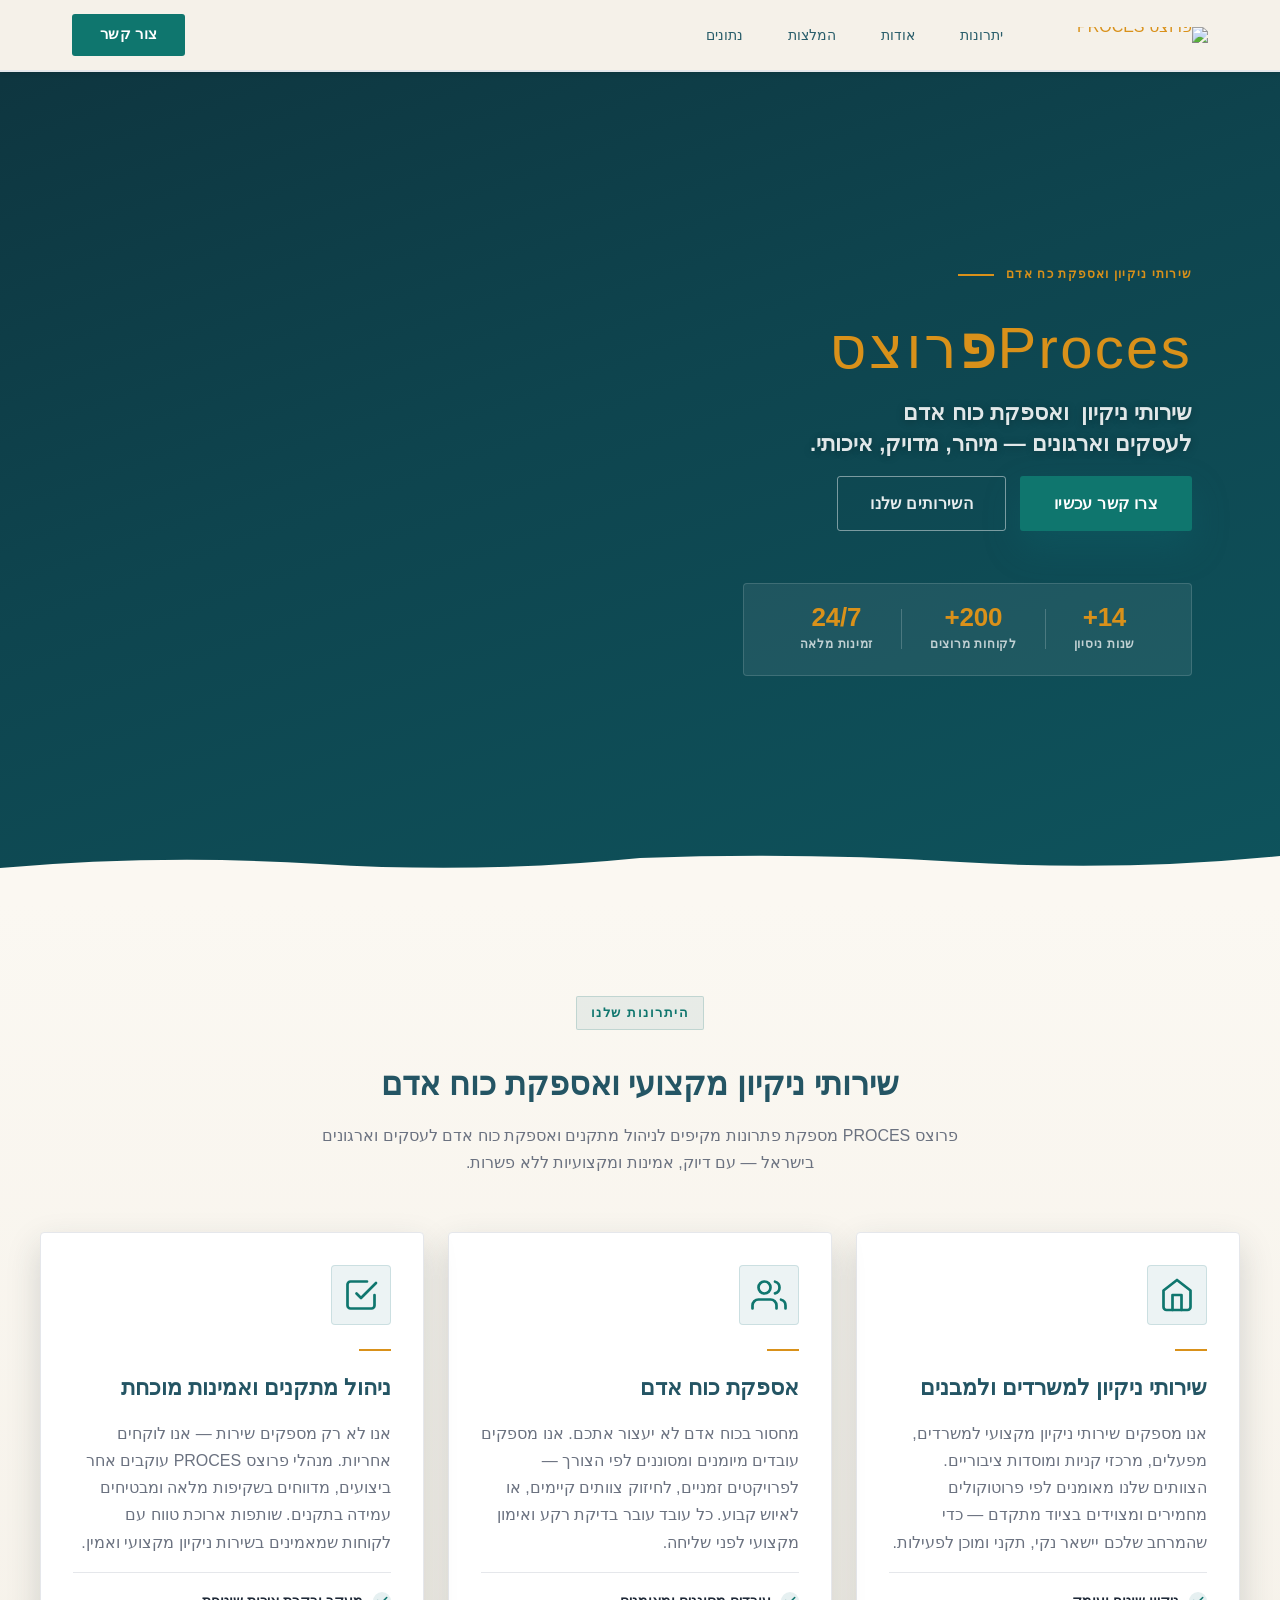
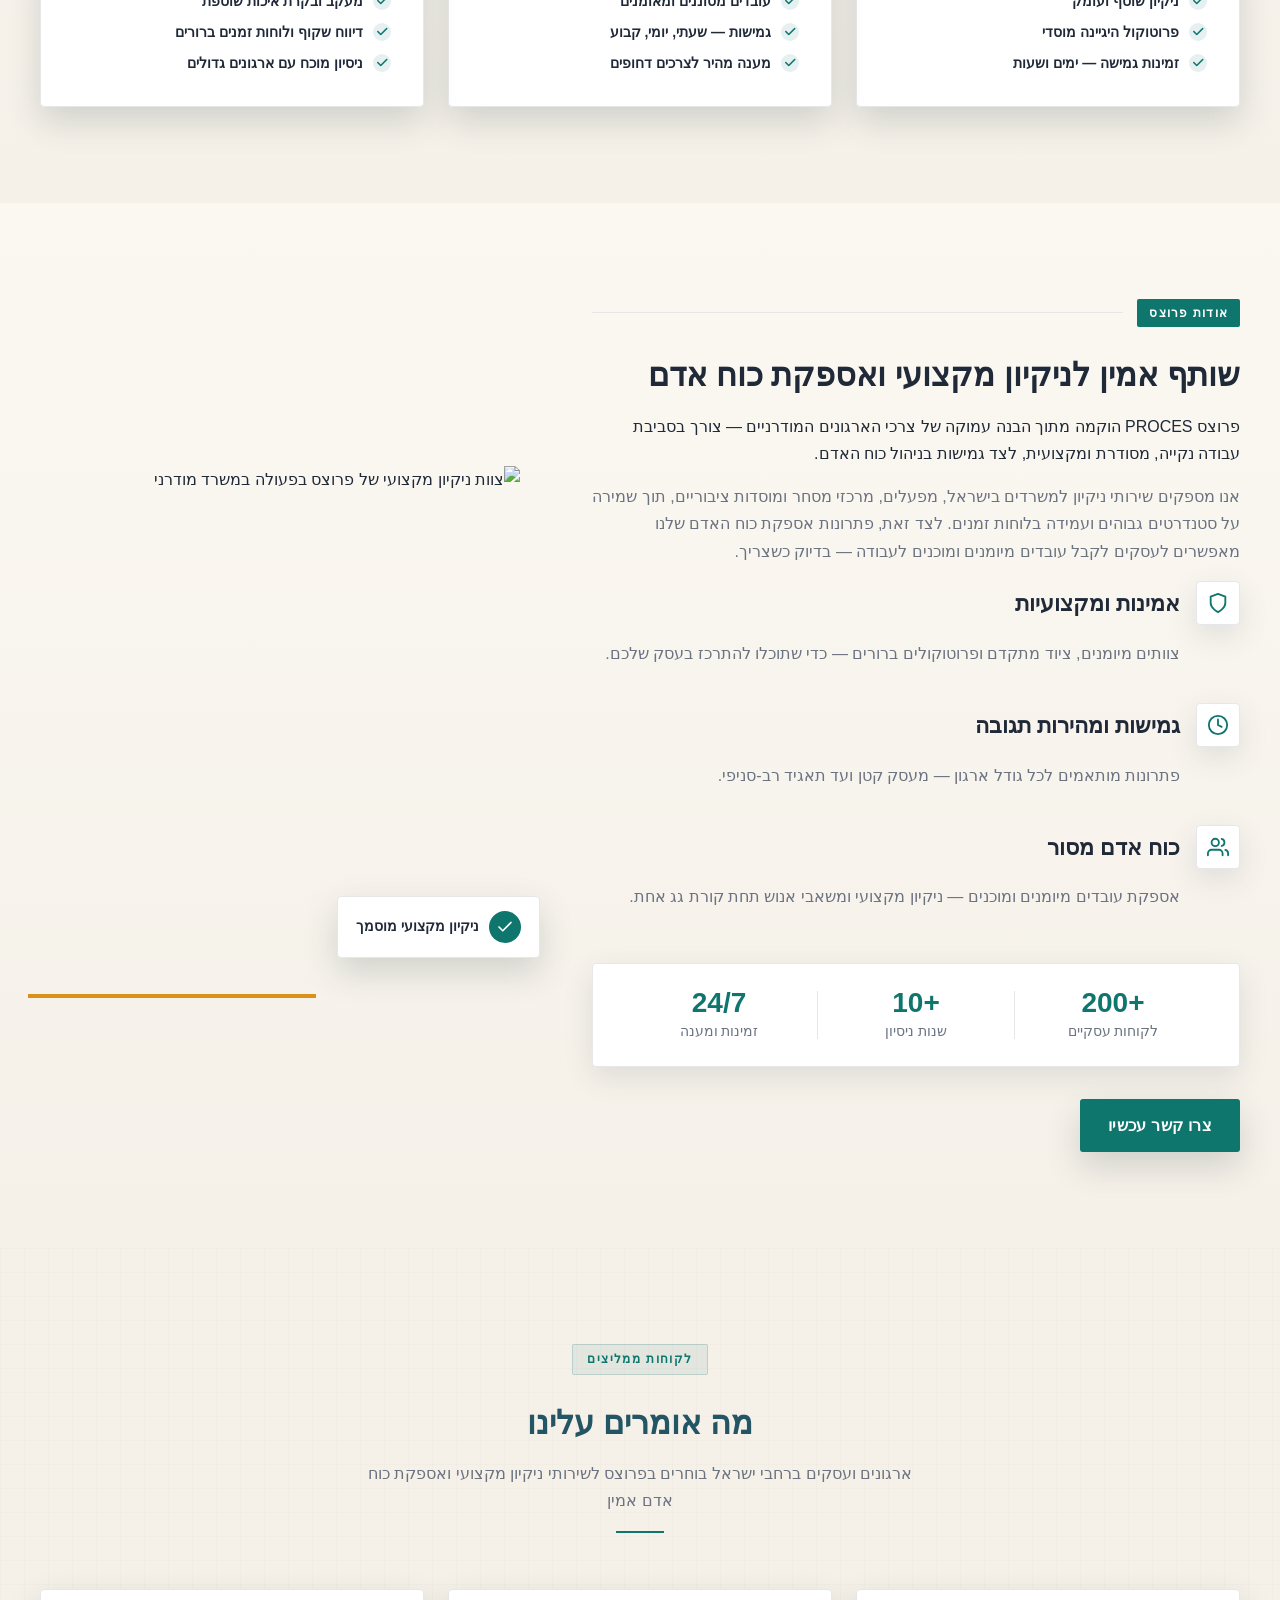
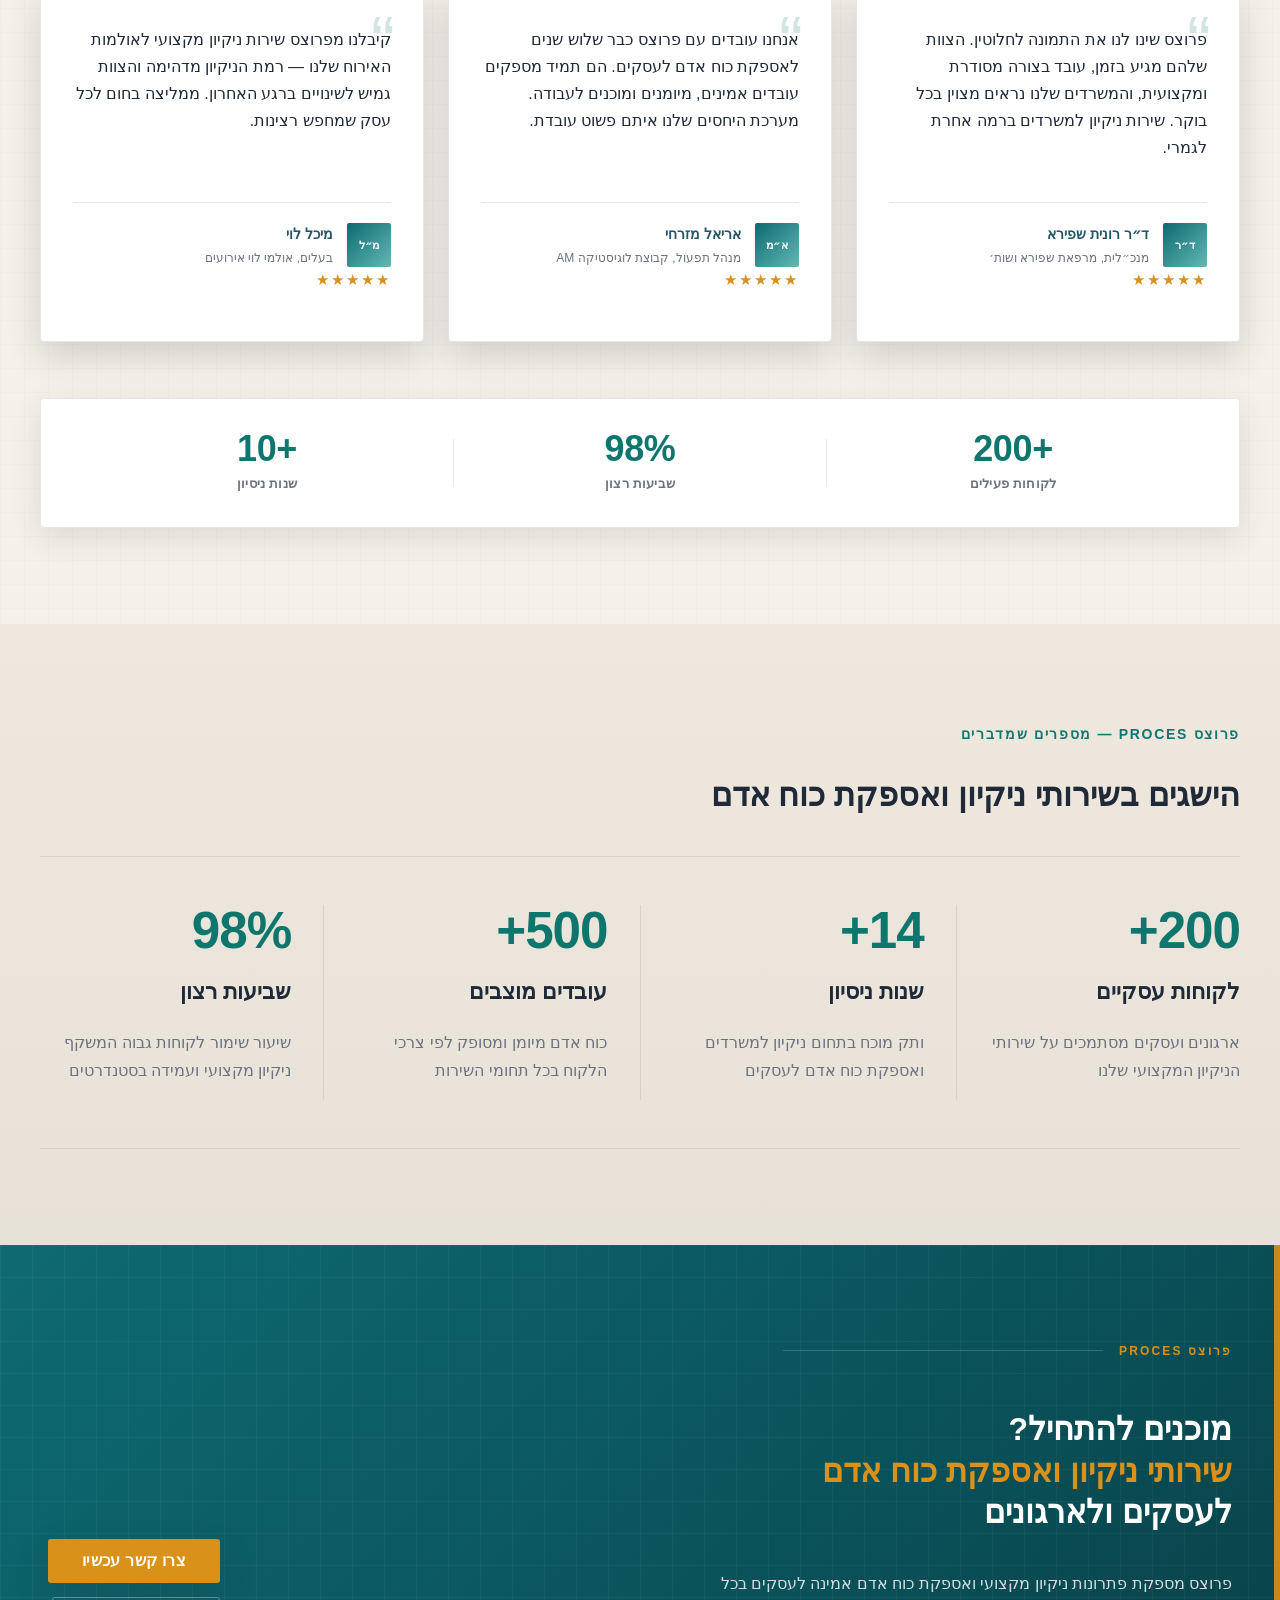
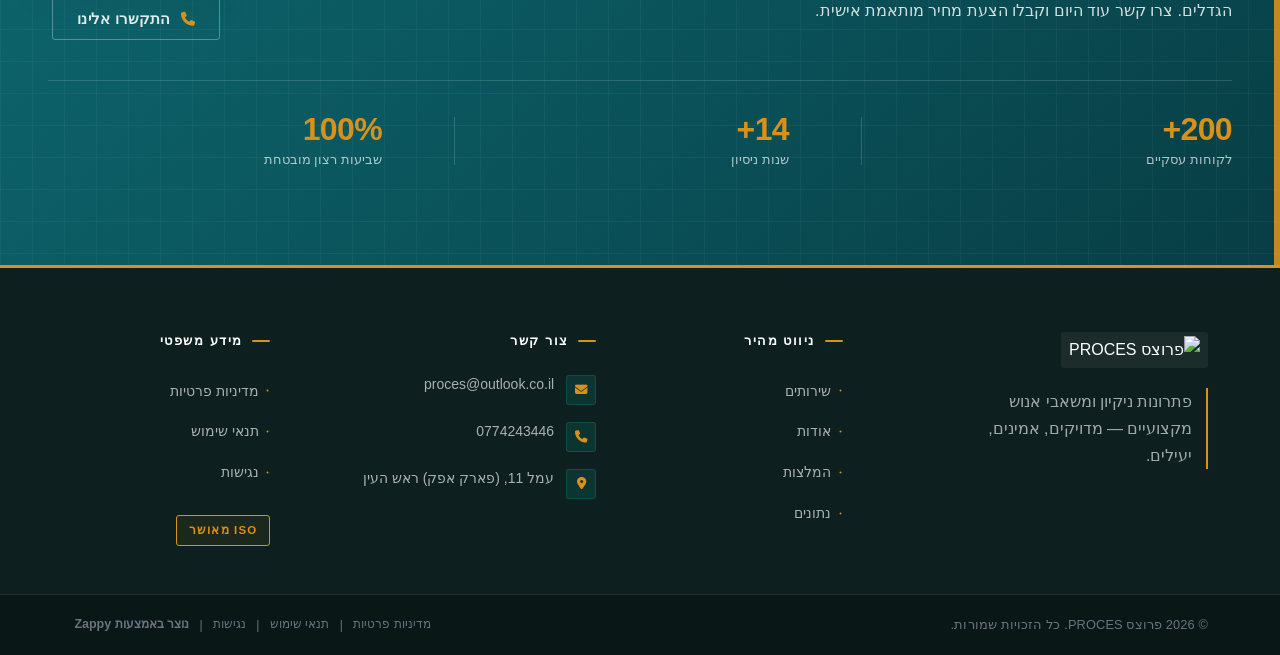
==== commit 07a25a28: "Background sync: Progressive GitHub Sync" ====
--- a/public/index.html
+++ b/public/index.html
@@ -1 +1 @@
-<!doctype html><html dir="rtl" lang="he"><head><meta charset="UTF-8"><meta content="width=device-width,initial-scale=1" name="viewport"><meta content="index, follow" name="robots"><title>שירותי ניקיון — פרוצס PROCES</title><meta content="A company offering cleaning services and manpower supply solutions. The business operates in the facility management and staffing sector, providing both profess" name="description"><meta content="שירותי ניקיון, שירותי ניקיון למשרדים בישראל, אספקת כוח אדם לעסקים, ניקיון מקצועי" name="keywords"><link href="/assets/favicon.ico" rel="icon" type="image/x-icon"><link href="/assets/favicon-16x16.png" rel="icon" type="image/png" sizes="16x16"><link href="/assets/favicon-32x32.png" rel="icon" type="image/png" sizes="32x32"><link href="/assets/favicon-48x48.png" rel="icon" type="image/png" sizes="48x48"><link href="/assets/favicon-192x192.png" rel="icon" type="image/png" sizes="192x192"><link href="/assets/favicon-512x512.png" rel="icon" type="image/png" sizes="512x512"><link href="/assets/apple-touch-icon.png" rel="apple-touch-icon"><script>!function(){"use strict";var t="ec23bc7b-a235-4ee6-ac0c-a85f04379e52",e="https://api.zappy5.com/api/analytics/track",a=18e5,n=2592e6,o=!0,i=!0,r=!0;var s=function(){var e="zappy_visitor_"+t,a=null;try{if(a=localStorage.getItem(e)){var o=JSON.parse(a),i=Date.now();if(i-o.created<n)return o.lastSeen=i,localStorage.setItem(e,JSON.stringify(o)),o.id}}catch(t){console.warn("Zappy Analytics: LocalStorage not available")}var r="zv_"+Date.now()+"_"+Math.random().toString(36).substr(2,9);try{localStorage.setItem(e,JSON.stringify({id:r,created:Date.now(),lastSeen:Date.now()}))}catch(t){}return r}(),c=function(){var e="zappy_session_"+t,n=null;try{if(n=sessionStorage.getItem(e)){var o=JSON.parse(n),i=Date.now();if(i-o.timestamp<a)return o.timestamp=i,sessionStorage.setItem(e,JSON.stringify(o)),o.id}}catch(t){console.warn("Zappy Analytics: SessionStorage not available")}var r="zs_"+Date.now()+"_"+Math.random().toString(36).substr(2,9);try{sessionStorage.setItem(e,JSON.stringify({id:r,timestamp:Date.now()}))}catch(t){}return r}();function l(a,n){n=n||{};var o={website_id:t,event_type:a,page_path:window.location.pathname,referrer:document.referrer||"direct",visitor_id:s,session_id:c,metadata:n};if(navigator.sendBeacon){var i=new Blob([JSON.stringify(o)],{type:"application/json"});navigator.sendBeacon(e,i)}else fetch(e,{method:"POST",headers:{"Content-Type":"application/json"},body:JSON.stringify(o),keepalive:!0}).catch(function(t){console.warn("Zappy Analytics: Failed to track event",t)})}o&&l("pageview",{title:document.title,url:window.location.href}),i&&document.addEventListener("click",function(t){var e=t.target;if("BUTTON"===e.tagName||e.closest("button")){var a="BUTTON"===e.tagName?e:e.closest("button");l("click",{element:"button",text:a.textContent.trim().substring(0,100),id:a.id||null,class:a.className||null})}else if("A"===e.tagName||e.closest("a")){var n="A"===e.tagName?e:e.closest("a");l("navigation",{element:"link",text:n.textContent.trim().substring(0,100),href:n.href,external:n.hostname!==window.location.hostname})}},!0),r&&document.addEventListener("submit",function(t){var e=t.target;l("form_submit",{form_id:e.id||null,form_name:e.name||null,form_action:e.action||null,form_method:e.method||"GET"})},!0);var m=Date.now();window.addEventListener("beforeunload",function(){l("page_unload",{time_on_page:Math.floor((Date.now()-m)/1e3),page_path:window.location.pathname})}),window.zappyAnalytics={track:l,getVisitorId:function(){return s},getSessionId:function(){return c}}}()</script><meta content="שירותי ניקיון — פרוצס PROCES" property="og:title"><meta content="A company offering cleaning services and manpower supply solutions. The business operates in the facility management and staffing sector, providing both profess" property="og:description"><meta content="summary_large_image" name="twitter:card"><meta content="שירותי ניקיון — פרוצס PROCES" name="twitter:title"><meta content="A company offering cleaning services and manpower supply solutions. The business operates in the facility management and staffing sector, providing both profess" name="twitter:description"><meta content="website" property="og:type"><meta content="he_IL" property="og:locale"><link href="https://cdnjs.cloudflare.com/ajax/libs/font-awesome/6.4.0/css/all.min.css" rel="stylesheet"><link href="/assets/favicon.ico" rel="icon" type="image/x-icon"><link href="/assets/favicon-16x16.png" rel="icon" type="image/png" sizes="16x16"><link href="/assets/favicon-32x32.png" rel="icon" type="image/png" sizes="32x32"><link href="/assets/favicon-48x48.png" rel="icon" type="image/png" sizes="48x48"><link href="/assets/favicon-192x192.png" rel="icon" type="image/png" sizes="192x192"><link href="/assets/favicon-512x512.png" rel="icon" type="image/png" sizes="512x512"><link href="/assets/apple-touch-icon.png" rel="apple-touch-icon"><link href="https://cdn.jsdelivr.net/npm/vanilla-cookieconsent@3/dist/cookieconsent.css" rel="stylesheet"><script src="https://cdn.jsdelivr.net/npm/vanilla-cookieconsent@3/dist/cookieconsent.umd.js"></script><script src="https://cdn.jsdelivr.net/gh/mickidum/acc_toolbar/acctoolbar/acctoolbar.min.js"></script><link href="/styles.css" rel="stylesheet"><style id="zappy-dropdown-submenu-styles">#navMenu li:has(.sub-menu),.nav-menu li:has(.sub-menu),.navbar li:has(.sub-menu),nav li:has(.sub-menu){position:relative}#navMenu .sub-menu,.nav-menu .sub-menu,.navbar .sub-menu,nav .sub-menu{display:block!important;position:absolute!important;top:100%;left:0;min-width:220px;background:#fff;border-radius:8px;box-shadow:0 8px 25px rgba(0,0,0,.15);padding:8px 0;opacity:0;visibility:hidden;transform:translateY(10px);transition:all .3s ease;z-index:1000;list-style:none;pointer-events:none}#navMenu li:hover>.sub-menu,.nav-menu li:hover>.sub-menu,.navbar li:hover>.sub-menu,nav li:hover>.sub-menu{opacity:1!important;visibility:visible!important;transform:translateY(0)!important;pointer-events:auto!important}.sub-menu li{list-style:none;margin:0;padding:0}.sub-menu a{display:block!important;padding:10px 16px!important;color:var(--text-dark,#333)!important;font-weight:500;text-decoration:none;white-space:nowrap;transition:background-color .2s}.sub-menu .zappy-nav-child>a{padding-left:28px!important;font-size:.9em!important;opacity:.85!important}[dir=rtl] .sub-menu .zappy-nav-child>a,html[lang=ar] .sub-menu .zappy-nav-child>a,html[lang=he] .sub-menu .zappy-nav-child>a{padding-left:10px!important;padding-right:28px!important}.sub-menu .zappy-nav-parent>a{font-weight:600!important}.sub-menu a:hover{background-color:#f5f5f5}[dir=rtl] .nav-menu .sub-menu,[dir=rtl] .navbar .sub-menu,[dir=rtl] nav .sub-menu,html[lang=ar] .nav-menu .sub-menu,html[lang=ar] .navbar .sub-menu,html[lang=ar] nav .sub-menu,html[lang=he] .nav-menu .sub-menu,html[lang=he] .navbar .sub-menu,html[lang=he] nav .sub-menu{left:auto!important;right:0!important}.sub-menu:empty,.sub-menu:not(:has(li)):not(:has(> a)),.sub-menu:not(:has(li:not(.zappy-hidden-menu-item))):not(:has(> a)){display:none!important;opacity:0!important;visibility:hidden!important;pointer-events:none!important}li:has(.menu-group-title):hover>.sub-menu{opacity:1!important;visibility:visible!important;transform:translateY(0)!important;pointer-events:auto!important}#navMenu>li>.menu-group-title,.nav-menu>li>.menu-group-title{display:inline-block;padding:.5rem 1rem;cursor:default;user-select:none}@media (max-width:768px){#navMenu .sub-menu,.nav-menu .sub-menu,.navbar .sub-menu,nav .sub-menu{position:static!important;transform:none!important;box-shadow:none!important;background:0 0!important;max-height:0;overflow:hidden;opacity:0;visibility:hidden;transition:max-height .3s ease,opacity .3s ease;padding:0!important;border-radius:0!important}#navMenu .sub-menu.mobile-expanded,.nav-menu .sub-menu.mobile-expanded,.navbar .sub-menu.mobile-expanded{max-height:none!important;overflow-y:visible!important;opacity:1!important;visibility:visible!important;padding:8px 0 8px 16px!important}[dir=rtl] .sub-menu.mobile-expanded,html[lang=he] .sub-menu.mobile-expanded{padding:8px 16px 8px 0!important}#navMenu li:hover>.sub-menu,.nav-menu li:hover>.sub-menu,.navbar li:hover>.sub-menu,nav li:hover>.sub-menu{opacity:0;visibility:hidden;pointer-events:none}#navMenu li>.sub-menu.mobile-expanded,.nav-menu li>.sub-menu.mobile-expanded,.navbar li>.sub-menu.mobile-expanded,nav li>.sub-menu.mobile-expanded{opacity:1!important;visibility:visible!important;pointer-events:auto!important}#navMenu li:has(.sub-menu),.nav-menu li:has(.sub-menu),.navbar li:has(.sub-menu),nav li:has(.sub-menu){display:flex!important;flex-wrap:wrap!important;align-items:center!important;position:relative!important;min-height:44px!important}#navMenu li:has(.sub-menu)>a,.nav-menu li:has(.sub-menu)>a,.navbar li:has(.sub-menu)>a,nav li:has(.sub-menu)>a{flex:1!important;min-width:0!important}#navMenu li:has(.sub-menu)>.menu-group-title,.nav-menu li:has(.sub-menu)>.menu-group-title,.navbar li:has(.sub-menu)>.menu-group-title,nav li:has(.sub-menu)>.menu-group-title{flex:1!important;min-width:0!important;padding:0!important;line-height:inherit!important}#navMenu li:has(.sub-menu)>.sub-menu,.nav-menu li:has(.sub-menu)>.sub-menu,.navbar li:has(.sub-menu)>.sub-menu,nav li:has(.sub-menu)>.sub-menu{flex-basis:100%!important;width:100%!important}#navMenu li:has(.sub-menu)>a [class*=arrow],#navMenu li:has(.sub-menu)>a [class*=chevron],.nav-menu li:has(.sub-menu)>a .fa-angle-down,.nav-menu li:has(.sub-menu)>a .fa-chevron-down,.nav-menu li:has(.sub-menu)>a [class*=arrow],.nav-menu li:has(.sub-menu)>a [class*=chevron],nav li:has(.sub-menu)>a [class*=arrow],nav li:has(.sub-menu)>a [class*=chevron]{display:none!important;visibility:hidden!important}.mobile-submenu-toggle{display:flex!important;align-items:center!important;justify-content:center!important;width:44px!important;height:auto!important;background:0 0!important;border:none!important;cursor:pointer!important;color:var(--text-dark)!important;position:static!important;flex-shrink:0!important;align-self:stretch!important;z-index:2!important;padding:0!important;margin:0!important}.mobile-submenu-toggle::after{content:''!important;width:0!important;height:0!important;border-left:6px solid transparent!important;border-right:6px solid transparent!important;border-top:7px solid currentColor!important;transition:transform .3s ease!important}.mobile-submenu-toggle.expanded::after{transform:rotate(180deg)!important}.sub-menu a{padding:10px 0!important;display:block!important;color:var(--text-dark)!important;white-space:normal!important}.sub-menu .zappy-nav-child>a{padding-left:28px!important;font-size:.9em!important;opacity:.85!important}[dir=rtl] .sub-menu .zappy-nav-child>a,html[lang=ar] .sub-menu .zappy-nav-child>a,html[lang=he] .sub-menu .zappy-nav-child>a{padding-left:0!important;padding-right:28px!important}.sub-menu .zappy-nav-parent>a{font-weight:600!important}#navMenu.active,.nav-menu.active{max-width:100vw!important;overflow-x:hidden!important;box-sizing:border-box!important}.navbar .sub-menu li a,.zappy-products-dropdown .sub-menu a,nav.navbar .sub-menu li a{color:var(--text-dark)!important}}@media (min-width:769px){.mobile-submenu-toggle{display:none!important}}</style><style id="mobile-lang-menu-deployed-css">@media (max-width:768px){.lang-switcher,.nav-container .lang-switcher,.nav-cta-container .lang-switcher,.nav-ecommerce-icons .lang-switcher,.nav-icons-left .lang-switcher,.navbar .lang-switcher,.navbar .nav-cta-container .lang-switcher{display:none!important}.mobile-lang-menu{width:100%;border-top:1px solid rgba(128,128,128,.2);padding:8px 0 0 0;margin-top:8px}.mobile-lang-toggle{display:flex!important;align-items:center;justify-content:space-between;width:100%;padding:12px 16px;background:0 0;border:none;cursor:pointer;font-size:15px;color:inherit;font-family:inherit}.mobile-lang-toggle::after{content:'';display:inline-block;width:8px;height:8px;border-right:2px solid currentColor;border-bottom:2px solid currentColor;transform:rotate(45deg);transition:transform .3s ease;margin-left:8px}.mobile-lang-toggle.expanded::after{transform:rotate(-135deg)}.mobile-lang-options{max-height:0;overflow:hidden;transition:max-height .3s ease}.mobile-lang-options.expanded{max-height:300px}.mobile-lang-option{display:flex!important;align-items:center;gap:10px;padding:10px 24px;text-decoration:none;color:inherit;font-size:14px;font-family:inherit}.mobile-lang-option:hover{background:rgba(128,128,128,.1)}.mobile-lang-option.active{font-weight:600;opacity:.7;pointer-events:none}.mobile-lang-option img{width:20px;height:20px;border-radius:50%}}@media (min-width:769px){.mobile-lang-menu{display:none!important}}</style><style id="zappy-widget-visibility">#mic-access-tool-box,#mic-access-tool-general-button,#mic-init-access-tool #mic-access-tool-box,#mic-init-access-tool #mic-access-tool-general-button,#mic-init-access-tool .mic-access-tool-general-button,._access-icon,._access-menu,.mic-access-tool-box,.mic-access-tool-general-button,div[id*=mic-access-tool-box]{display:none!important;visibility:hidden!important;opacity:0!important;pointer-events:none!important}</style></head><body><nav class="navbar" dir="rtl"><button aria-label="Menu" class="mobile-toggle" id="mobileToggle"><svg viewBox="0 0 24 24" fill="none" height="24" width="24" class="hamburger-icon"><path d="M3 12h18M3 6h18M3 18h18" stroke="currentColor" stroke-linecap="round" stroke-width="2"></path></svg><svg viewBox="0 0 24 24" fill="none" height="24" width="24" class="close-icon" style="display:none"><path d="M18 6L6 18M6 6l12 12" stroke="currentColor" stroke-linecap="round" stroke-width="2"></path></svg></button><button aria-label="Call" class="phone-header-btn" data-phone="[business_phone]"><svg viewBox="0 0 24 24" fill="currentColor" height="20" width="20"><path d="M22 16.92v3a2 2 0 0 1-2.18 2 19.79 19.79 0 0 1-8.63-3.07 19.5 19.5 0 0 1-6-6 19.79 19.79 0 0 1-3.07-8.67A2 2 0 0 1 4.11 2h3a2 2 0 0 1 2 1.72 12.84 12.84 0 0 0 .7 2.81 2 2 0 0 1-.45 2.11L8.09 9.91a16 16 0 0 0 6 6l1.27-1.27a2 2 0 0 1 2.11-.45 12.84 12.84 0 0 0 2.81.7A2 2 0 0 1 22 16.92z"></path></svg></button><div class="nav-container"><div class="nav-right-group"><div class="nav-brand"><a href="/" class="logo-link"><img alt="פרוצס PROCES" src="/assets/proces-logo.webp" class="logo"></a></div><ul class="nav-menu" id="navMenu"><li><a href="#features">יתרונות</a></li><li><a href="#about">אודות</a></li><li><a href="#testimonials">המלצות</a></li><li><a href="#stats">נתונים</a></li></ul></div><div class="nav-cta-container"><a href="#cta" class="nav-cta-btn">צור קשר</a></div></div></nav><script>window.addEventListener("load",function(){const e=document.querySelector(".navbar, nav, header");if(!e)return void console.log("[Navbar] Navbar element not found");let t=document.getElementById("mobileToggle")||document.querySelector(".mobile-toggle")||document.querySelector(".hamburger")||document.querySelector(".hamburger-menu")||document.querySelector(".menu-toggle")||document.querySelector(".burger-menu")||document.querySelector('[aria-label="Menu"]')||document.querySelector('[aria-label="תפריט"]');const o=document.querySelector(".phone-header-btn"),n=window.getComputedStyle(e);let r=n.backgroundColor;if(console.log("[Navbar] Initial navbar background:",r),"transparent"===r||"rgba(0, 0, 0, 0)"===r||r.startsWith("rgba")&&r.includes(", 0)")){const e=n.backgroundImage;if(e&&"none"!==e)console.log("[Navbar] Navbar has background image/gradient, using dark text"),r="rgb(240, 240, 240)";else{const e=window.getComputedStyle(document.body).backgroundColor;console.log("[Navbar] Navbar transparent, using body background:",e),r=e}}const i=r.match(/\d+/g);if(i&&i.length>=3){const e=(.299*parseInt(i[0])+.587*parseInt(i[1])+.114*parseInt(i[2]))/255;console.log("[Navbar] Mobile button colors preserved from Claude CSS (luminance:",e.toFixed(2)+")");const n=document.createElement("style");n.id="zappy-mobile-nav-fix";document.documentElement.lang;document.documentElement.dir,n.textContent='\n        /* Hide mobile buttons on desktop, show only on mobile */\n        @media (min-width: 769px) {\n          .mobile-toggle,\n          .phone-header-btn {\n            display: none !important;\n          }\n        }\n        \n        /* Show and position mobile buttons correctly on mobile */\n        @media (max-width: 768px) {\n          .mobile-toggle,\n          .phone-header-btn {\n            position: absolute !important;\n            top: 50% !important;\n            transform: translateY(-50%) !important;\n            z-index: 1001 !important;\n            display: flex !important;\n            align-items: center !important;\n            justify-content: center !important;\n            width: 36px !important;\n            height: 36px !important;\n            border-radius: 50% !important;\n            border: none !important;\n            cursor: pointer !important;\n            padding: 6px !important;\n            background: none !important;\n            color: var(--nav-text, var(--text-dark)) !important;\n          }\n          \n          /* LTR positioning (default): hamburger LEFT, phone RIGHT */\n          html:not([dir="rtl"]):not([lang="he"]):not([lang="ar"]) .mobile-toggle,\n          html[dir="ltr"] .mobile-toggle {\n            left: 12px !important;\n            right: auto !important;\n          }\n          html:not([dir="rtl"]):not([lang="he"]):not([lang="ar"]) .phone-header-btn,\n          html[dir="ltr"] .phone-header-btn {\n            right: 12px !important;\n            left: auto !important;\n          }\n          \n          /* RTL positioning: hamburger RIGHT, phone LEFT */\n          html[dir="rtl"] .mobile-toggle,\n          html[lang="he"] .mobile-toggle,\n          html[lang="ar"] .mobile-toggle {\n            right: 12px !important;\n            left: auto !important;\n          }\n          html[dir="rtl"] .phone-header-btn,\n          html[lang="he"] .phone-header-btn,\n          html[lang="ar"] .phone-header-btn {\n            left: 12px !important;\n            right: auto !important;\n          }\n          \n          /* CRITICAL: Ensure nav-container has min-height on mobile */\n          /* All children are positioned absolutely/fixed on mobile, so height:auto collapses to 0 */\n          .nav-container {\n            min-height: 70px !important;\n            position: relative !important;\n          }\n          \n          /* Ensure SVG icons are properly sized and inherit color */\n          .mobile-toggle svg,\n          .phone-header-btn svg {\n            width: 24px !important;\n            height: 24px !important;\n            /* Don\'t force display - let JavaScript control hamburger/close toggle */\n          }\n          \n          /* Reset nav-cta-container on mobile - remove desktop box-shadow/padding */\n          /* that creates a visible ghost box when CTA button is hidden */\n          .nav-cta-container {\n            box-shadow: none !important;\n            padding: 0 !important;\n          }\n          \n          /* Hide nav-cta-container entirely on mobile when there\'s no lang-switcher */\n          /* (only the CTA button is inside, and it\'s hidden on mobile) */\n          .nav-cta-container:not(:has(.lang-switcher)) {\n            display: none !important;\n          }\n          \n          /* CRITICAL: Prevent hero image fade gradient from bleeding over headline text */\n          /* The .image-fade-gradient has bottom: -30px (extends below parent) */\n          /* On mobile stacked layout, this overlaps the h1 text below the image */\n          .hero-image-column {\n            overflow: hidden !important;\n          }\n          .image-fade-gradient {\n            bottom: 0 !important;\n          }\n          \n          /* Hide desktop language switcher on mobile - hamburger menu handles it */\n          /* High specificity to override stored CSS */\n          .lang-switcher,\n          .nav-cta-container .lang-switcher,\n          .nav-container .lang-switcher,\n          .navbar .lang-switcher,\n          .navbar .nav-cta-container .lang-switcher {\n            display: none !important;\n          }\n        }\n      ';const r=document.getElementById("zappy-mobile-nav-fix");r&&r.remove(),document.head.appendChild(n),console.log("[Navbar] Critical CSS injected for mobile nav positioning");const l=window.innerWidth<=768;if(t){const e=t.querySelector(".hamburger-icon"),o=t.querySelector(".close-icon");e&&(e.style.setProperty("width","24px","important"),e.style.setProperty("height","24px","important"),e.style.setProperty("display","block","important")),o&&(o.style.setProperty("width","24px","important"),o.style.setProperty("height","24px","important"),o.style.setProperty("display","none","important")),l?(t.style.setProperty("position","absolute","important"),t.style.setProperty("top","50%","important"),t.style.setProperty("transform","translateY(-50%)","important"),t.style.setProperty("z-index","1001","important"),t.style.removeProperty("left"),t.style.removeProperty("right"),console.log("[Navbar] Mobile toggle positioning applied (mobile viewport)")):(t.style.removeProperty("position"),t.style.removeProperty("top"),t.style.removeProperty("transform"),t.style.removeProperty("z-index"),t.style.removeProperty("left"),t.style.removeProperty("right"),console.log("[Navbar] Desktop viewport - cleared mobile toggle inline positioning"))}if(o){const e=o.querySelector("svg");e&&(e.style.width="24px",e.style.height="24px",e.setAttribute("width","24"),e.setAttribute("height","24")),l?(o.style.setProperty("position","absolute","important"),o.style.setProperty("top","50%","important"),o.style.setProperty("transform","translateY(-50%)","important"),o.style.setProperty("z-index","1001","important"),o.style.removeProperty("left"),o.style.removeProperty("right"),console.log("[Navbar] Phone button positioning applied (mobile viewport)")):(o.style.removeProperty("position"),o.style.removeProperty("top"),o.style.removeProperty("transform"),o.style.removeProperty("z-index"),o.style.removeProperty("left"),o.style.removeProperty("right"),console.log("[Navbar] Desktop viewport - cleared phone button inline positioning"))}}else console.log("[Navbar] Could not parse background color:",r);t=document.getElementById("mobileToggle")||document.querySelector(".mobile-toggle")||document.querySelector(".hamburger")||document.querySelector(".hamburger-menu")||document.querySelector(".menu-toggle")||document.querySelector(".burger-menu")||document.querySelector('[aria-label="Menu"]')||document.querySelector('[aria-label="תפריט"]');const l=document.getElementById("navMenu")||document.querySelector(".nav-menu")||document.querySelector(".nav-links")||document.querySelector("nav ul:not(.submenu)");if(!t||!l)return void console.log("[Navbar] Mobile toggle or menu not found:",{toggle:!!t,menu:!!l});l.id||(l.id="navMenu"),console.log("[Navbar] Initializing mobile menu...");const a=t.cloneNode(!0);t.parentNode.replaceChild(a,t),a.addEventListener("click",function(e){e.preventDefault(),e.stopPropagation();const t=this.querySelector(".hamburger-icon"),o=this.querySelector(".close-icon");l.classList.contains("active")?(l.classList.remove("active"),t&&t.style.setProperty("display","block","important"),o&&o.style.setProperty("display","none","important"),document.body.style.overflow="",console.log("[Navbar] Menu closed")):(l.classList.add("active"),t&&t.style.setProperty("display","none","important"),o&&o.style.setProperty("display","block","important"),document.body.style.overflow="hidden",console.log("[Navbar] Menu opened"))}),l.querySelectorAll("a").forEach(function(e){e.addEventListener("click",function(){if("#"===this.getAttribute("href"))return;const e=a.querySelector(".hamburger-icon"),t=a.querySelector(".close-icon");l.classList.remove("active"),e&&e.style.setProperty("display","block","important"),t&&t.style.setProperty("display","none","important"),document.body.style.overflow="",console.log("[Navbar] Menu closed (link clicked)")})});var s=l.querySelectorAll(".dropdown-toggle");s.forEach(function(e){e.addEventListener("click",function(e){e.preventDefault(),e.stopPropagation();var t=this.closest(".nav-dropdown");t&&(t.parentNode.querySelectorAll(".nav-dropdown.open").forEach(function(e){e!==t&&e.classList.remove("open")}),t.classList.toggle("open"),console.log("[Navbar] Dropdown toggled:",t.classList.contains("open")?"open":"closed"))})}),document.addEventListener("click",function(e){e.target.closest(".nav-dropdown")||document.querySelectorAll(".nav-dropdown.open").forEach(function(e){e.classList.remove("open")})}),console.log("[Navbar] Dropdown handlers initialized for "+s.length+" dropdowns"),o&&o.addEventListener("click",function(){const e=document.querySelectorAll('a[href^="tel:"]'),t=e.length>0?e[0].getAttribute("href").replace("tel:",""):"[business_phone]";window.location.href="tel:"+t,console.log("[Navbar] Phone button clicked")}),console.log("[Navbar] Mobile menu initialized successfully");const p=function(){const e=document.querySelector(".whatsapp-float");e&&(window.innerWidth>=769?(e.style.setProperty("display","none","important"),e.style.setProperty("visibility","hidden","important"),e.style.setProperty("opacity","0","important"),e.style.setProperty("pointer-events","none","important"),console.log("[WhatsApp] Button hidden on desktop")):(e.style.removeProperty("display"),e.style.removeProperty("visibility"),e.style.removeProperty("opacity"),e.style.removeProperty("pointer-events"),console.log("[WhatsApp] Button visible on mobile")))};let c;p(),window.addEventListener("resize",function(){clearTimeout(c),c=setTimeout(p,100)})})</script><main><section class="index-hero-section" data-layout-spec="בית-hero" dir="rtl" id="hero" data-hero-type="fullscreen-scrim"><div class="index-hero-bg"><img alt="שירותי ניקיון ואספקת כוח אדם מקצועי – פרוצס PROCES" src="/assets/site-index-hero-image-1.webp" data-context="Professional facility management scene: a pristine modern office building lobby or large commercial space being cleaned by uniformed professional staff, with polished floors, bright lighting, and a sense of order and discipline. The image should convey trust, cleanliness, and corporate professionalism. Teal and white color tones. Wide cinematic format." data-placeholder="index-hero-image-1" height="700" width="1200" data-element-id="img-1776595328960-babcy1via" data-element-type="image" data-hero-background="true" data-hero-bg="true"></div><div class="index-hero-scrim" aria-hidden="true"></div><div class="index-hero-container"><div class="index-hero-content"><div class="index-hero-badge"><span class="index-hero-badge-line" aria-hidden="true"></span><span class="index-hero-badge-text">שירותי ניקיון ואספקת כח אדם</span></div><h1 class="index-hero-h1"></h1><h1><span class="index-hero-h1-en"><span style="font-weight:normal">Proces</span>פ<span style="font-weight:normal">רוצס</span></span></h1><h3 class="index-hero-sub">שירותי ניקיון&nbsp; ואספקת כוח אדם<br class="index-hero-br">לעסקים וארגונים — מיהר, מדויק, איכותי.</h3><div class="index-hero-ctas"><a href="#contact" class="index-hero-btn-primary" data-element-id="btn-1776595328946-rf9qn48a3" data-element-type="button" data-native-element="true" style="outline:none">צרו קשר עכשיו</a><a href="#services" class="index-hero-btn-ghost" data-element-id="btn-1776595328946-88ew8h12d" data-element-type="button" data-native-element="true">השירותים שלנו</a></div><div class="index-hero-trust"><div class="index-hero-trust-item"><span class="index-hero-trust-num">14+</span><span class="index-hero-trust-label">שנות ניסיון</span></div><div class="index-hero-trust-divider" aria-hidden="true"></div><div class="index-hero-trust-item"><span class="index-hero-trust-num">200+</span><span class="index-hero-trust-label">לקוחות מרוצים</span></div><div class="index-hero-trust-divider" aria-hidden="true"></div><div class="index-hero-trust-item"><span class="index-hero-trust-num">24/7</span><span class="index-hero-trust-label">זמינות מלאה</span></div></div></div></div><div class="index-hero-divider-wrapper"><svg viewBox="0 0 1200 60" aria-hidden="true" xmlns="http://www.w3.org/2000/svg" data-no-icon-edit="true" preserveAspectRatio="none"><path d="M0,60 L0,28 Q150,14 300,24 T600,18 Q750,12 900,22 T1200,16 L1200,60 Z" fill="#FBF8F2"></path></svg></div></section><section class="index-features-section" data-layout-spec="בית-features" dir="rtl" id="features"><div class="index-features-container"><div class="index-features-header"><p class="zappy-editable"><span class="index-features-label">היתרונות שלנו</span></p><h2 class="index-features-title">שירותי ניקיון מקצועי ואספקת כוח אדם</h2><p class="index-features-subtitle">פרוצס PROCES מספקת פתרונות מקיפים לניהול מתקנים ואספקת כוח אדם לעסקים וארגונים בישראל — עם דיוק, אמינות ומקצועיות ללא פשרות.</p></div><div class="index-features-grid zappy-preserve-css-grid" data-original-gap="24px" data-original-item-width="384" style="--zappy-grid-cols:repeat(3, minmax(0, 1fr));display:grid;grid-template-columns:repeat(3, minmax(0, 1fr));align-items:stretch !important" data-zappy-auto-grid="true" data-zappy-explicit-columns="true" id="zappy-auto-grid-1776595329016-4t8j5f"><article class="index-feature-card" data-grid-item-index="0"><div class="index-feature-icon-wrap"><svg viewBox="0 0 24 24" fill="none" height="36" width="36" aria-hidden="true" data-element-type="icon" data-icon-type="svg" stroke="currentColor" stroke-linecap="round" stroke-linejoin="round" stroke-width="1.8" xmlns="http://www.w3.org/2000/svg"><path d="M3 9l9-7 9 7v11a2 2 0 0 1-2 2H5a2 2 0 0 1-2-2z"></path><polyline points="9 22 9 12 15 12 15 22"></polyline></svg></div><div class="index-feature-content"><div class="index-feature-accent-line"></div><h3 class="index-feature-title">שירותי ניקיון למשרדים ולמבנים</h3><p class="index-feature-desc">אנו מספקים שירותי ניקיון מקצועי למשרדים, מפעלים, מרכזי קניות ומוסדות ציבוריים. הצוותים שלנו מאומנים לפי פרוטוקולים מחמירים ומצוידים בציוד מתקדם — כדי שהמרחב שלכם יישאר נקי, תקני ומוכן לפעילות.</p><ul class="index-feature-list"><li><i class="fas fa-check" aria-hidden="true" data-element-id="icon-1776595328958-dmcmgp5nd" data-element-type="icon" data-icon-type="fontawesome" style="pointer-events:auto;cursor:pointer"></i><span>ניקיון שוטף ועומק</span></li><li><i class="fas fa-check" aria-hidden="true" data-element-id="icon-1776595328958-0wnebsvia" data-element-type="icon" data-icon-type="fontawesome" style="pointer-events:auto;cursor:pointer"></i><span>פרוטוקול היגיינה מוסדי</span></li><li><i class="fas fa-check" aria-hidden="true" data-element-id="icon-1776595328959-40iucxvvf" data-element-type="icon" data-icon-type="fontawesome" style="pointer-events:auto;cursor:pointer"></i><span>זמינות גמישה — ימים ושעות</span></li></ul></div></article><article class="index-feature-card" data-grid-item-index="1"><div class="index-feature-icon-wrap"><svg viewBox="0 0 24 24" fill="none" height="36" width="36" aria-hidden="true" data-element-type="icon" data-icon-type="svg" stroke="currentColor" stroke-linecap="round" stroke-linejoin="round" stroke-width="1.8" xmlns="http://www.w3.org/2000/svg"><path d="M17 21v-2a4 4 0 0 0-4-4H5a4 4 0 0 0-4 4v2"></path><circle cx="9" cy="7" r="4"></circle><path d="M23 21v-2a4 4 0 0 0-3-3.87"></path><path d="M16 3.13a4 4 0 0 1 0 7.75"></path></svg></div><div class="index-feature-content"><div class="index-feature-accent-line"></div><h3 class="index-feature-title">אספקת כוח אדם</h3><p class="index-feature-desc">מחסור בכוח אדם לא יעצור אתכם. אנו מספקים עובדים מיומנים ומסוננים לפי הצורך — לפרויקטים זמניים, לחיזוק צוותים קיימים, או לאיוש קבוע. כל עובד עובר בדיקת רקע ואימון מקצועי לפני שליחה.</p><ul class="index-feature-list"><li><i class="fas fa-check" aria-hidden="true" data-element-id="icon-1776595328959-r4b284tow" data-element-type="icon" data-icon-type="fontawesome" style="pointer-events:auto;cursor:pointer"></i><span>עובדים מסוננים ומאומנים</span></li><li><i class="fas fa-check" aria-hidden="true" data-element-id="icon-1776595328959-yne2hdesm" data-element-type="icon" data-icon-type="fontawesome" style="pointer-events:auto;cursor:pointer"></i><span>גמישות — שעתי, יומי, קבוע</span></li><li><i class="fas fa-check" aria-hidden="true" data-element-id="icon-1776595328959-9445tmr00" data-element-type="icon" data-icon-type="fontawesome" style="pointer-events:auto;cursor:pointer"></i><span>מענה מהיר לצרכים דחופים</span></li></ul></div></article><article class="index-feature-card" data-grid-item-index="2"><div class="index-feature-icon-wrap"><svg viewBox="0 0 24 24" fill="none" height="36" width="36" aria-hidden="true" data-element-type="icon" data-icon-type="svg" stroke="currentColor" stroke-linecap="round" stroke-linejoin="round" stroke-width="1.8" xmlns="http://www.w3.org/2000/svg"><polyline points="9 11 12 14 22 4"></polyline><path d="M21 12v7a2 2 0 0 1-2 2H5a2 2 0 0 1-2-2V5a2 2 0 0 1 2-2h11"></path></svg></div><div class="index-feature-content"><div class="index-feature-accent-line"></div><h3 class="index-feature-title">ניהול מתקנים ואמינות מוכחת</h3><p class="index-feature-desc">אנו לא רק מספקים שירות — אנו לוקחים אחריות. מנהלי פרוצס PROCES עוקבים אחר ביצועים, מדווחים בשקיפות מלאה ומבטיחים עמידה בתקנים. שותפות ארוכת טווח עם לקוחות שמאמינים בשירות ניקיון מקצועי ואמין.</p><ul class="index-feature-list"><li><i class="fas fa-check" aria-hidden="true" data-element-id="icon-1776595328959-c4kjxsfwx" data-element-type="icon" data-icon-type="fontawesome" style="pointer-events:auto;cursor:pointer"></i><span>מעקב ובקרת איכות שוטפת</span></li><li><i class="fas fa-check" aria-hidden="true" data-element-id="icon-1776595328959-7kfni1a8g" data-element-type="icon" data-icon-type="fontawesome" style="pointer-events:auto;cursor:pointer"></i><span>דיווח שקוף ולוחות זמנים ברורים</span></li><li><i class="fas fa-check" aria-hidden="true" data-element-id="icon-1776595328959-xwonbko13" data-element-type="icon" data-icon-type="fontawesome" style="pointer-events:auto;cursor:pointer"></i><span>ניסיון מוכח עם ארגונים גדולים</span></li></ul></div></article></div></div></section><section class="index-about-section" data-layout-spec="בית-about" dir="rtl" id="about"><div class="index-about-container"><div class="index-about-text-col"><div class="index-about-label-row"><span class="index-about-badge">אודות פרוצס</span><div class="index-about-label-line"></div></div><h2 class="index-about-heading">שותף אמין לניקיון מקצועי ואספקת כוח אדם</h2><p class="index-about-lead">פרוצס PROCES הוקמה מתוך הבנה עמוקה של צרכי הארגונים המודרניים — צורך בסביבת עבודה נקייה, מסודרת ומקצועית, לצד גמישות בניהול כוח האדם.</p><p class="index-about-body">אנו מספקים שירותי ניקיון למשרדים בישראל, מפעלים, מרכזי מסחר ומוסדות ציבוריים, תוך שמירה על סטנדרטים גבוהים ועמידה בלוחות זמנים. לצד זאת, פתרונות אספקת כוח האדם שלנו מאפשרים לעסקים לקבל עובדים מיומנים ומוכנים לעבודה — בדיוק כשצריך.</p><div class="index-about-pillars"><div class="index-about-pillar"><div class="index-about-pillar-icon"><svg viewBox="0 0 24 24" fill="none" height="22" width="22" aria-hidden="true" data-element-type="icon" data-icon-type="svg" stroke="currentColor" stroke-linecap="round" stroke-linejoin="round" stroke-width="2"><path d="M12 22s8-4 8-10V5l-8-3-8 3v7c0 6 8 10 8 10z"></path></svg></div><div class="index-about-pillar-content"><h3 class="index-about-pillar-title">אמינות ומקצועיות</h3><p class="index-about-pillar-text">צוותים מיומנים, ציוד מתקדם ופרוטוקולים ברורים — כדי שתוכלו להתרכז בעסק שלכם.</p></div></div><div class="index-about-pillar"><div class="index-about-pillar-icon"><svg viewBox="0 0 24 24" fill="none" height="22" width="22" aria-hidden="true" data-element-type="icon" data-icon-type="svg" stroke="currentColor" stroke-linecap="round" stroke-linejoin="round" stroke-width="2"><circle cx="12" cy="12" r="10"></circle><path d="M12 6v6l4 2"></path></svg></div><div class="index-about-pillar-content"><h3 class="index-about-pillar-title">גמישות ומהירות תגובה</h3><p class="index-about-pillar-text">פתרונות מותאמים לכל גודל ארגון — מעסק קטן ועד תאגיד רב-סניפי.</p></div></div><div class="index-about-pillar"><div class="index-about-pillar-icon"><svg viewBox="0 0 24 24" fill="none" height="22" width="22" aria-hidden="true" data-element-type="icon" data-icon-type="svg" stroke="currentColor" stroke-linecap="round" stroke-linejoin="round" stroke-width="2"><path d="M17 21v-2a4 4 0 0 0-4-4H5a4 4 0 0 0-4 4v2"></path><circle cx="9" cy="7" r="4"></circle><path d="M23 21v-2a4 4 0 0 0-3-3.87"></path><path d="M16 3.13a4 4 0 0 1 0 7.75"></path></svg></div><div class="index-about-pillar-content"><h3 class="index-about-pillar-title">כוח אדם מסור</h3><p class="index-about-pillar-text">אספקת עובדים מיומנים ומוכנים — ניקיון מקצועי ומשאבי אנוש תחת קורת גג אחת.</p></div></div></div><div class="index-about-stats-row"><div class="index-about-stat"><span class="index-about-stat-number">+200</span><span class="index-about-stat-label">לקוחות עסקיים</span></div><div class="index-about-stat-divider"></div><div class="index-about-stat"><span class="index-about-stat-number">+10</span><span class="index-about-stat-label">שנות ניסיון</span></div><div class="index-about-stat-divider"></div><div class="index-about-stat"><span class="index-about-stat-number">24/7</span><span class="index-about-stat-label">זמינות ומענה</span></div></div><a href="#contact" class="index-about-cta">צרו קשר עכשיו</a></div><div class="index-about-image-col"><div class="index-about-image-frame"><img alt="צוות ניקיון מקצועי של פרוצס בפעולה במשרד מודרני" src="/assets/site-index-about-image-1.webp" class="index-about-img" data-context="Professional cleaning team in action inside a modern Israeli office building — workers in branded uniforms using industrial cleaning equipment, polished floors, bright lighting, clean organized environment. Warm and professional atmosphere conveying reliability and quality facility management." data-placeholder="index-about-image-1" height="720" width="600"><div class="index-about-image-accent-bar"></div><div class="index-about-image-badge"><span class="index-about-image-badge-icon"><svg viewBox="0 0 24 24" fill="none" height="18" width="18" aria-hidden="true" data-element-type="icon" data-icon-type="svg" stroke="currentColor" stroke-linecap="round" stroke-linejoin="round" stroke-width="2.2"><polyline points="20 6 9 17 4 12"></polyline></svg></span><span class="index-about-image-badge-text">ניקיון מקצועי מוסמך</span></div></div></div></div></section><section class="index-testimonials-section" data-layout-spec="בית-testimonials" dir="rtl" id="testimonials"><div class="index-testimonials-container"><div class="index-testimonials-header"><span class="index-testimonials-label">לקוחות ממליצים</span><h2 class="index-testimonials-title">מה אומרים עלינו</h2><p class="index-testimonials-subtitle">ארגונים ועסקים ברחבי ישראל בוחרים בפרוצס לשירותי ניקיון מקצועי ואספקת כוח אדם אמין</p><div class="index-testimonials-rule"></div></div><div class="index-testimonials-grid"><article class="index-testimonials-card"><div class="index-testimonials-quote-mark" aria-hidden="true">“</div><blockquote class="index-testimonials-quote"><p>פרוצס שינו לנו את התמונה לחלוטין. הצוות שלהם מגיע בזמן, עובד בצורה מסודרת ומקצועית, והמשרדים שלנו נראים מצוין בכל בוקר. שירות ניקיון למשרדים ברמה אחרת לגמרי.</p></blockquote><footer class="index-testimonials-author"><div class="index-testimonials-author-avatar"><span>ד״ר</span></div><div class="index-testimonials-author-info"><cite class="index-testimonials-author-name">ד״ר רונית שפירא</cite><span class="index-testimonials-author-role">מנכ״לית, מרפאת שפירא ושות׳</span></div></footer><div class="index-testimonials-rating" aria-label="דירוג 5 מתוך 5"><span aria-hidden="true">★★★★★</span></div></article><article class="index-testimonials-card"><div class="index-testimonials-quote-mark" aria-hidden="true">“</div><blockquote class="index-testimonials-quote"><p>אנחנו עובדים עם פרוצס כבר שלוש שנים לאספקת כוח אדם לעסקים. הם תמיד מספקים עובדים אמינים, מיומנים ומוכנים לעבודה. מערכת היחסים שלנו איתם פשוט עובדת.</p></blockquote><footer class="index-testimonials-author"><div class="index-testimonials-author-avatar"><span>א״מ</span></div><div class="index-testimonials-author-info"><cite class="index-testimonials-author-name">אריאל מזרחי</cite><span class="index-testimonials-author-role">מנהל תפעול, קבוצת לוגיסטיקה AM</span></div></footer><div class="index-testimonials-rating" aria-label="דירוג 5 מתוך 5"><span aria-hidden="true">★★★★★</span></div></article><article class="index-testimonials-card"><div class="index-testimonials-quote-mark" aria-hidden="true">“</div><blockquote class="index-testimonials-quote"><p>קיבלנו מפרוצס שירות ניקיון מקצועי לאולמות האירוח שלנו — רמת הניקיון מדהימה והצוות גמיש לשינויים ברגע האחרון. ממליצה בחום לכל עסק שמחפש רצינות.</p></blockquote><footer class="index-testimonials-author"><div class="index-testimonials-author-avatar"><span>מ״ל</span></div><div class="index-testimonials-author-info"><cite class="index-testimonials-author-name">מיכל לוי</cite><span class="index-testimonials-author-role">בעלים, אולמי לוי אירועים</span></div></footer><div class="index-testimonials-rating" aria-label="דירוג 5 מתוך 5"><span aria-hidden="true">★★★★★</span></div></article></div><div class="index-testimonials-stats"><div class="index-testimonials-stat"><span class="index-testimonials-stat-number">+200</span><span class="index-testimonials-stat-label">לקוחות פעילים</span></div><div class="index-testimonials-stat-divider" aria-hidden="true"></div><div class="index-testimonials-stat"><span class="index-testimonials-stat-number">98%</span><span class="index-testimonials-stat-label">שביעות רצון</span></div><div class="index-testimonials-stat-divider" aria-hidden="true"></div><div class="index-testimonials-stat"><span class="index-testimonials-stat-number">+10</span><span class="index-testimonials-stat-label">שנות ניסיון</span></div></div></div></section><section class="index-stats-section" data-layout-spec="בית-stats" dir="rtl" id="stats"><div class="index-stats-container"><div class="index-stats-header"><p class="zappy-editable"><span class="index-stats-label">פרוצס PROCES — מספרים שמדברים</span></p><h2 class="index-stats-title">הישגים בשירותי ניקיון ואספקת כוח אדם</h2></div><div class="index-stats-divider-line"></div><div class="index-stats-grid" data-original-gap="0px" data-original-item-width="283" style="--zappy-item-width:283px;--zappy-justify-content:normal;gap:0px" data-original-justify-content="normal"><article class="index-stat-item" data-grid-item-index="0"><div class="index-stat-number"><span class="index-stat-value">200+</span></div><div class="index-stat-content"><h3 class="index-stat-label-title">לקוחות עסקיים</h3><p class="index-stat-desc">ארגונים ועסקים מסתמכים על שירותי הניקיון המקצועי שלנו</p></div></article><div class="index-stat-separator" aria-hidden="true"></div><article class="index-stat-item" data-grid-item-index="2"><div class="index-stat-number"><span class="index-stat-value">14+</span></div><div class="index-stat-content"><h3 class="index-stat-label-title">שנות ניסיון</h3><p class="index-stat-desc">ותק מוכח בתחום ניקיון למשרדים ואספקת כוח אדם לעסקים</p></div></article><div class="index-stat-separator" aria-hidden="true"></div><article class="index-stat-item" data-grid-item-index="4"><div class="index-stat-number"><span class="index-stat-value">500+</span></div><div class="index-stat-content"><h3 class="index-stat-label-title">עובדים מוצבים</h3><p class="index-stat-desc">כוח אדם מיומן ומסופק לפי צרכי הלקוח בכל תחומי השירות</p></div></article><div class="index-stat-separator" aria-hidden="true"></div><article class="index-stat-item" data-grid-item-index="6"><div class="index-stat-number"><span class="index-stat-value">98%</span></div><div class="index-stat-content"><h3 class="index-stat-label-title">שביעות רצון</h3><p class="index-stat-desc">שיעור שימור לקוחות גבוה המשקף ניקיון מקצועי ועמידה בסטנדרטים</p></div></article></div><div class="index-stats-footer-line"></div></div></section><section class="index-cta-section" data-layout-spec="בית-cta" dir="rtl" id="cta"><div class="index-cta-bg-layer" aria-hidden="true"><div class="index-cta-grid-overlay"></div><div class="index-cta-accent-bar"></div></div><div class="index-cta-container"><div class="index-cta-label-row"><span class="index-cta-eyebrow">פרוצס PROCES</span><span class="index-cta-rule" aria-hidden="true"></span></div><div class="index-cta-content"><div class="index-cta-text-block"><h2 class="index-cta-headline">מוכנים להתחיל?<br><span class="index-cta-headline-accent">שירותי ניקיון ואספקת כוח אדם</span><br>לעסקים ולארגונים</h2><p class="index-cta-sub">פרוצס מספקת פתרונות ניקיון מקצועי ואספקת כוח אדם אמינה לעסקים בכל הגדלים. צרו קשר עוד היום וקבלו הצעת מחיר מותאמת אישית.</p></div><div class="index-cta-actions"><a href="#contact" class="btn-primary index-cta-btn-primary" data-element-id="btn-1776595328947-ia7k47buf" data-element-type="button" data-native-element="true">צרו קשר עכשיו</a><a href="tel:[business_phone]" class="index-cta-btn-ghost" data-element-id="btn-1776595328947-ckzkj0lnt" data-element-type="button" data-native-element="true"><i class="fa-phone fa" aria-hidden="true"></i><span>התקשרו אלינו</span></a></div></div><div class="index-cta-stats-row"><div class="index-cta-stat"><span class="index-cta-stat-number">200+</span><span class="index-cta-stat-label">לקוחות עסקיים</span></div><div class="index-cta-stat-divider" aria-hidden="true"></div><div class="index-cta-stat"><span class="index-cta-stat-number">14+</span><span class="index-cta-stat-label">שנות ניסיון</span></div><div class="index-cta-stat-divider" aria-hidden="true"></div><div class="index-cta-stat"><span class="index-cta-stat-number">100%</span><span class="index-cta-stat-label">שביעות רצון מובטחת</span></div></div></div></section></main><footer class="site-footer" dir="rtl"><div class="footer-main"><div class="footer-container"><div class="footer-grid"><div class="footer-col footer-col--brand"><div class="footer-logo-wrap"><img alt="פרוצס PROCES" src="/assets/proces-logo.webp" class="logo"></div><p class="footer-tagline">פתרונות ניקיון ומשאבי אנוש מקצועיים — מדויקים, אמינים, יעילים.</p><div class="footer-social"><a href="[facebook_handle]" aria-label="Facebook"><i class="fab fa-facebook-f"></i></a><a href="[instagram_handle]" aria-label="Instagram"><i class="fab fa-instagram"></i></a><a href="[whatsapp_handle]" aria-label="WhatsApp"><i class="fab fa-whatsapp"></i></a></div></div><div class="footer-col"><h4 class="footer-heading"><span class="footer-heading-bar"></span>ניווט מהיר</h4><ul class="footer-links"><li><a href="#features">שירותים</a></li><li><a href="#about">אודות</a></li><li><a href="#testimonials">המלצות</a></li><li><a href="#stats">נתונים</a></li></ul></div><div class="footer-col"><h4 class="footer-heading"><span class="footer-heading-bar"></span>צור קשר</h4><ul class="footer-contact"><li><span class="contact-icon"><i class="fas fa-envelope"></i></span><span class="contact-text"><a href="mailto:[business_email]">[business_email]</a></span></li><li><span class="contact-icon"><i class="fas fa-phone"></i></span><span class="contact-text"><a href="tel:[business_phone]">[business_phone]</a></span></li><li><a href="/"><span class="contact-icon"><i class="fas fa-map-marker-alt"></i></span><span class="contact-text">[business_address]</span></a></li></ul></div><div class="footer-col"><h4 class="footer-heading"><span class="footer-heading-bar"></span>מידע משפטי</h4><ul class="footer-links"><li><a href="/privacy">מדיניות פרטיות</a></li><li><a href="/terms">תנאי שימוש</a></li><li><a href="/accessibility">נגישות</a></li></ul><div class="footer-badge">ISO מאושר</div></div></div></div></div><div class="footer-bottom"><div class="footer-container"><div class="footer-bottom-inner"><span class="footer-copy">© 2026 פרוצס PROCES. כל הזכויות שמורות.</span><div class="footer-bottom-links"><a href="/privacy">מדיניות פרטיות</a><span class="footer-sep">|</span><a href="/terms">תנאי שימוש</a><span class="footer-sep">|</span><a href="/accessibility">נגישות</a><span class="footer-sep">|</span><a href="https://zappy5.com" class="zappy-attribution" target="_blank">נוצר באמצעות Zappy</a></div></div></div></div></footer><a href="https://wa.me/[whatsapp_handle]" class="whatsapp-float" aria-label="WhatsApp"><i class="fab fa-whatsapp"></i></a><div data-integration="accessibility:toolbar"></div><script src="/script.js"></script><script id="zappy-mobile-submenu-script">!function(){function e(){if(window.innerWidth>768)return document.querySelectorAll(".mobile-submenu-toggle").forEach(function(e){e.remove()}),void document.querySelectorAll(".sub-menu.mobile-expanded").forEach(function(e){e.classList.remove("mobile-expanded")});document.querySelectorAll(".nav-menu li:has(.sub-menu), nav li:has(.sub-menu), .navbar li:has(.sub-menu), #navMenu li:has(.sub-menu)").forEach(function(e){if(!e.querySelector(".mobile-submenu-toggle")){var t=e.querySelector(".sub-menu"),n=e.querySelector(":scope > a");if(t&&n){var o=document.createElement("button");o.className="mobile-submenu-toggle",o.setAttribute("aria-label","Toggle submenu"),o.setAttribute("type","button"),n.insertAdjacentElement("afterend",o),o.addEventListener("click",function(e){e.preventDefault(),e.stopPropagation(),document.querySelectorAll(".sub-menu.mobile-expanded").forEach(function(e){if(e!==t){e.classList.remove("mobile-expanded");var n=e.parentElement.querySelector(".mobile-submenu-toggle");n&&n.classList.remove("expanded")}}),t.classList.toggle("mobile-expanded"),o.classList.toggle("expanded")})}}})}var t;"loading"===document.readyState?document.addEventListener("DOMContentLoaded",e):e(),window.addEventListener("resize",function(){clearTimeout(t),t=setTimeout(e,250)});var n=new MutationObserver(function(t){t.forEach(function(t){if("attributes"===t.type){var n=t.target;n.classList&&(n.classList.contains("active")||n.classList.contains("open"))&&setTimeout(e,100)}})});setTimeout(function(){document.querySelectorAll(".mobile-menu, .nav-menu, #navMenu, nav").forEach(function(e){n.observe(e,{attributes:!0,attributeFilter:["class","style"]})})},500)}()</script><script id="zappy-mobile-lang-menu-script">!function(){function e(){if(window.innerWidth>768){var e=document.querySelector(".mobile-lang-menu");e&&e.remove()}else if(!document.querySelector(".mobile-lang-menu")){var n=document.querySelector(".lang-switcher");if(n){var a=n.querySelector(".lang-switcher-dropdown");if(a){var i=a.querySelectorAll(".lang-option");if(0!==i.length){var t=document.getElementById("navMenu")||document.querySelector(".nav-menu")||document.querySelector("nav ul");if(t){var l=document.documentElement.lang||"en",s=document.createElement("div");s.className="mobile-lang-menu";var c={he:{name:"עברית",flag:"https://api.iconify.design/circle-flags/il.svg"},en:{name:"English",flag:"https://api.iconify.design/circle-flags/us.svg"},ar:{name:"العربية",flag:"https://api.iconify.design/circle-flags/sa.svg"},fr:{name:"Français",flag:"https://api.iconify.design/circle-flags/fr.svg"},es:{name:"Español",flag:"https://api.iconify.design/circle-flags/es.svg"},de:{name:"Deutsch",flag:"https://api.iconify.design/circle-flags/de.svg"},ru:{name:"Русский",flag:"https://api.iconify.design/circle-flags/ru.svg"},zh:{name:"中文",flag:"https://api.iconify.design/circle-flags/cn.svg"},ja:{name:"日本語",flag:"https://api.iconify.design/circle-flags/jp.svg"},pt:{name:"Português",flag:"https://api.iconify.design/circle-flags/br.svg"},it:{name:"Italiano",flag:"https://api.iconify.design/circle-flags/it.svg"},ko:{name:"한국어",flag:"https://api.iconify.design/circle-flags/kr.svg"}}[l]||{name:l,flag:""},r=document.createElement("button");r.className="mobile-lang-toggle",r.type="button";var g=c.flag?'<img src="'+c.flag+'" width="20" height="20" alt="" style="border-radius:50%;margin-right:8px;margin-left:8px;">':"";r.innerHTML=g+c.name,s.appendChild(r);var o=document.createElement("div");o.className="mobile-lang-options";var d=document.createElement("a");d.className="mobile-lang-option active",d.href="#",d.innerHTML=g+c.name,o.appendChild(d),i.forEach(function(e){var n=document.createElement("a");n.className="mobile-lang-option",n.href=e.getAttribute("href"),n.innerHTML=e.innerHTML,o.appendChild(n)}),s.appendChild(o),t.appendChild(s),r.addEventListener("click",function(e){e.preventDefault(),e.stopPropagation(),r.classList.toggle("expanded"),o.classList.toggle("expanded")})}}}}}}"loading"===document.readyState?document.addEventListener("DOMContentLoaded",e):e(),window.addEventListener("resize",function(){clearTimeout(window._mlrt),window._mlrt=setTimeout(e,250)})}()</script></body></html>+<!doctype html><html dir="rtl" lang="he"><head><meta charset="UTF-8"><meta content="width=device-width,initial-scale=1" name="viewport"><meta content="index, follow" name="robots"><title>שירותי ניקיון — פרוצס PROCES</title><meta content="A company offering cleaning services and manpower supply solutions. The business operates in the facility management and staffing sector, providing both profess" name="description"><meta content="שירותי ניקיון, שירותי ניקיון למשרדים בישראל, אספקת כוח אדם לעסקים, ניקיון מקצועי" name="keywords"><link href="/assets/favicon.ico" rel="icon" type="image/x-icon"><link href="/assets/favicon-16x16.png" rel="icon" type="image/png" sizes="16x16"><link href="/assets/favicon-32x32.png" rel="icon" type="image/png" sizes="32x32"><link href="/assets/favicon-48x48.png" rel="icon" type="image/png" sizes="48x48"><link href="/assets/favicon-192x192.png" rel="icon" type="image/png" sizes="192x192"><link href="/assets/favicon-512x512.png" rel="icon" type="image/png" sizes="512x512"><link href="/assets/apple-touch-icon.png" rel="apple-touch-icon"><script>!function(){"use strict";var t="ec23bc7b-a235-4ee6-ac0c-a85f04379e52",e="https://api.zappy5.com/api/analytics/track",a=18e5,n=2592e6,o=!0,i=!0,r=!0;var s=function(){var e="zappy_visitor_"+t,a=null;try{if(a=localStorage.getItem(e)){var o=JSON.parse(a),i=Date.now();if(i-o.created<n)return o.lastSeen=i,localStorage.setItem(e,JSON.stringify(o)),o.id}}catch(t){console.warn("Zappy Analytics: LocalStorage not available")}var r="zv_"+Date.now()+"_"+Math.random().toString(36).substr(2,9);try{localStorage.setItem(e,JSON.stringify({id:r,created:Date.now(),lastSeen:Date.now()}))}catch(t){}return r}(),c=function(){var e="zappy_session_"+t,n=null;try{if(n=sessionStorage.getItem(e)){var o=JSON.parse(n),i=Date.now();if(i-o.timestamp<a)return o.timestamp=i,sessionStorage.setItem(e,JSON.stringify(o)),o.id}}catch(t){console.warn("Zappy Analytics: SessionStorage not available")}var r="zs_"+Date.now()+"_"+Math.random().toString(36).substr(2,9);try{sessionStorage.setItem(e,JSON.stringify({id:r,timestamp:Date.now()}))}catch(t){}return r}();function l(a,n){n=n||{};var o={website_id:t,event_type:a,page_path:window.location.pathname,referrer:document.referrer||"direct",visitor_id:s,session_id:c,metadata:n};if(navigator.sendBeacon){var i=new Blob([JSON.stringify(o)],{type:"application/json"});navigator.sendBeacon(e,i)}else fetch(e,{method:"POST",headers:{"Content-Type":"application/json"},body:JSON.stringify(o),keepalive:!0}).catch(function(t){console.warn("Zappy Analytics: Failed to track event",t)})}o&&l("pageview",{title:document.title,url:window.location.href}),i&&document.addEventListener("click",function(t){var e=t.target;if("BUTTON"===e.tagName||e.closest("button")){var a="BUTTON"===e.tagName?e:e.closest("button");l("click",{element:"button",text:a.textContent.trim().substring(0,100),id:a.id||null,class:a.className||null})}else if("A"===e.tagName||e.closest("a")){var n="A"===e.tagName?e:e.closest("a");l("navigation",{element:"link",text:n.textContent.trim().substring(0,100),href:n.href,external:n.hostname!==window.location.hostname})}},!0),r&&document.addEventListener("submit",function(t){var e=t.target;l("form_submit",{form_id:e.id||null,form_name:e.name||null,form_action:e.action||null,form_method:e.method||"GET"})},!0);var m=Date.now();window.addEventListener("beforeunload",function(){l("page_unload",{time_on_page:Math.floor((Date.now()-m)/1e3),page_path:window.location.pathname})}),window.zappyAnalytics={track:l,getVisitorId:function(){return s},getSessionId:function(){return c}}}()</script><meta content="שירותי ניקיון — פרוצס PROCES" property="og:title"><meta content="A company offering cleaning services and manpower supply solutions. The business operates in the facility management and staffing sector, providing both profess" property="og:description"><meta content="summary_large_image" name="twitter:card"><meta content="שירותי ניקיון — פרוצס PROCES" name="twitter:title"><meta content="A company offering cleaning services and manpower supply solutions. The business operates in the facility management and staffing sector, providing both profess" name="twitter:description"><meta content="website" property="og:type"><meta content="he_IL" property="og:locale"><link href="https://cdnjs.cloudflare.com/ajax/libs/font-awesome/6.4.0/css/all.min.css" rel="stylesheet"><link href="/assets/favicon.ico" rel="icon" type="image/x-icon"><link href="/assets/favicon-16x16.png" rel="icon" type="image/png" sizes="16x16"><link href="/assets/favicon-32x32.png" rel="icon" type="image/png" sizes="32x32"><link href="/assets/favicon-48x48.png" rel="icon" type="image/png" sizes="48x48"><link href="/assets/favicon-192x192.png" rel="icon" type="image/png" sizes="192x192"><link href="/assets/favicon-512x512.png" rel="icon" type="image/png" sizes="512x512"><link href="/assets/apple-touch-icon.png" rel="apple-touch-icon"><link href="https://cdn.jsdelivr.net/npm/vanilla-cookieconsent@3/dist/cookieconsent.css" rel="stylesheet"><script src="https://cdn.jsdelivr.net/npm/vanilla-cookieconsent@3/dist/cookieconsent.umd.js"></script><script src="https://cdn.jsdelivr.net/gh/mickidum/acc_toolbar/acctoolbar/acctoolbar.min.js"></script><link href="/styles.css" rel="stylesheet"><style id="zappy-dropdown-submenu-styles">#navMenu li:has(.sub-menu),.nav-menu li:has(.sub-menu),.navbar li:has(.sub-menu),nav li:has(.sub-menu){position:relative}#navMenu .sub-menu,.nav-menu .sub-menu,.navbar .sub-menu,nav .sub-menu{display:block!important;position:absolute!important;top:100%;left:0;min-width:220px;background:#fff;border-radius:8px;box-shadow:0 8px 25px rgba(0,0,0,.15);padding:8px 0;opacity:0;visibility:hidden;transform:translateY(10px);transition:all .3s ease;z-index:1000;list-style:none;pointer-events:none}#navMenu li:hover>.sub-menu,.nav-menu li:hover>.sub-menu,.navbar li:hover>.sub-menu,nav li:hover>.sub-menu{opacity:1!important;visibility:visible!important;transform:translateY(0)!important;pointer-events:auto!important}.sub-menu li{list-style:none;margin:0;padding:0}.sub-menu a{display:block!important;padding:10px 16px!important;color:var(--text-dark,#333)!important;font-weight:500;text-decoration:none;white-space:nowrap;transition:background-color .2s}.sub-menu .zappy-nav-child>a{padding-left:28px!important;font-size:.9em!important;opacity:.85!important}[dir=rtl] .sub-menu .zappy-nav-child>a,html[lang=ar] .sub-menu .zappy-nav-child>a,html[lang=he] .sub-menu .zappy-nav-child>a{padding-left:10px!important;padding-right:28px!important}.sub-menu .zappy-nav-parent>a{font-weight:600!important}.sub-menu a:hover{background-color:#f5f5f5}[dir=rtl] .nav-menu .sub-menu,[dir=rtl] .navbar .sub-menu,[dir=rtl] nav .sub-menu,html[lang=ar] .nav-menu .sub-menu,html[lang=ar] .navbar .sub-menu,html[lang=ar] nav .sub-menu,html[lang=he] .nav-menu .sub-menu,html[lang=he] .navbar .sub-menu,html[lang=he] nav .sub-menu{left:auto!important;right:0!important}.sub-menu:empty,.sub-menu:not(:has(li)):not(:has(> a)),.sub-menu:not(:has(li:not(.zappy-hidden-menu-item))):not(:has(> a)){display:none!important;opacity:0!important;visibility:hidden!important;pointer-events:none!important}li:has(.menu-group-title):hover>.sub-menu{opacity:1!important;visibility:visible!important;transform:translateY(0)!important;pointer-events:auto!important}#navMenu>li>.menu-group-title,.nav-menu>li>.menu-group-title{display:inline-block;padding:.5rem 1rem;cursor:default;user-select:none}@media (max-width:768px){#navMenu .sub-menu,.nav-menu .sub-menu,.navbar .sub-menu,nav .sub-menu{position:static!important;transform:none!important;box-shadow:none!important;background:0 0!important;max-height:0;overflow:hidden;opacity:0;visibility:hidden;transition:max-height .3s ease,opacity .3s ease;padding:0!important;border-radius:0!important}#navMenu .sub-menu.mobile-expanded,.nav-menu .sub-menu.mobile-expanded,.navbar .sub-menu.mobile-expanded{max-height:none!important;overflow-y:visible!important;opacity:1!important;visibility:visible!important;padding:8px 0 8px 16px!important}[dir=rtl] .sub-menu.mobile-expanded,html[lang=he] .sub-menu.mobile-expanded{padding:8px 16px 8px 0!important}#navMenu li:hover>.sub-menu,.nav-menu li:hover>.sub-menu,.navbar li:hover>.sub-menu,nav li:hover>.sub-menu{opacity:0;visibility:hidden;pointer-events:none}#navMenu li>.sub-menu.mobile-expanded,.nav-menu li>.sub-menu.mobile-expanded,.navbar li>.sub-menu.mobile-expanded,nav li>.sub-menu.mobile-expanded{opacity:1!important;visibility:visible!important;pointer-events:auto!important}#navMenu li:has(.sub-menu),.nav-menu li:has(.sub-menu),.navbar li:has(.sub-menu),nav li:has(.sub-menu){display:flex!important;flex-wrap:wrap!important;align-items:center!important;position:relative!important;min-height:44px!important}#navMenu li:has(.sub-menu)>a,.nav-menu li:has(.sub-menu)>a,.navbar li:has(.sub-menu)>a,nav li:has(.sub-menu)>a{flex:1!important;min-width:0!important}#navMenu li:has(.sub-menu)>.menu-group-title,.nav-menu li:has(.sub-menu)>.menu-group-title,.navbar li:has(.sub-menu)>.menu-group-title,nav li:has(.sub-menu)>.menu-group-title{flex:1!important;min-width:0!important;padding:0!important;line-height:inherit!important}#navMenu li:has(.sub-menu)>.sub-menu,.nav-menu li:has(.sub-menu)>.sub-menu,.navbar li:has(.sub-menu)>.sub-menu,nav li:has(.sub-menu)>.sub-menu{flex-basis:100%!important;width:100%!important}#navMenu li:has(.sub-menu)>a [class*=arrow],#navMenu li:has(.sub-menu)>a [class*=chevron],.nav-menu li:has(.sub-menu)>a .fa-angle-down,.nav-menu li:has(.sub-menu)>a .fa-chevron-down,.nav-menu li:has(.sub-menu)>a [class*=arrow],.nav-menu li:has(.sub-menu)>a [class*=chevron],nav li:has(.sub-menu)>a [class*=arrow],nav li:has(.sub-menu)>a [class*=chevron]{display:none!important;visibility:hidden!important}.mobile-submenu-toggle{display:flex!important;align-items:center!important;justify-content:center!important;width:44px!important;height:auto!important;background:0 0!important;border:none!important;cursor:pointer!important;color:var(--text-dark)!important;position:static!important;flex-shrink:0!important;align-self:stretch!important;z-index:2!important;padding:0!important;margin:0!important}.mobile-submenu-toggle::after{content:''!important;width:0!important;height:0!important;border-left:6px solid transparent!important;border-right:6px solid transparent!important;border-top:7px solid currentColor!important;transition:transform .3s ease!important}.mobile-submenu-toggle.expanded::after{transform:rotate(180deg)!important}.sub-menu a{padding:10px 0!important;display:block!important;color:var(--text-dark)!important;white-space:normal!important}.sub-menu .zappy-nav-child>a{padding-left:28px!important;font-size:.9em!important;opacity:.85!important}[dir=rtl] .sub-menu .zappy-nav-child>a,html[lang=ar] .sub-menu .zappy-nav-child>a,html[lang=he] .sub-menu .zappy-nav-child>a{padding-left:0!important;padding-right:28px!important}.sub-menu .zappy-nav-parent>a{font-weight:600!important}#navMenu.active,.nav-menu.active{max-width:100vw!important;overflow-x:hidden!important;box-sizing:border-box!important}.navbar .sub-menu li a,.zappy-products-dropdown .sub-menu a,nav.navbar .sub-menu li a{color:var(--text-dark)!important}}@media (min-width:769px){.mobile-submenu-toggle{display:none!important}}</style><style id="mobile-lang-menu-deployed-css">@media (max-width:768px){.lang-switcher,.nav-container .lang-switcher,.nav-cta-container .lang-switcher,.nav-ecommerce-icons .lang-switcher,.nav-icons-left .lang-switcher,.navbar .lang-switcher,.navbar .nav-cta-container .lang-switcher{display:none!important}.mobile-lang-menu{width:100%;border-top:1px solid rgba(128,128,128,.2);padding:8px 0 0 0;margin-top:8px}.mobile-lang-toggle{display:flex!important;align-items:center;justify-content:space-between;width:100%;padding:12px 16px;background:0 0;border:none;cursor:pointer;font-size:15px;color:inherit;font-family:inherit}.mobile-lang-toggle::after{content:'';display:inline-block;width:8px;height:8px;border-right:2px solid currentColor;border-bottom:2px solid currentColor;transform:rotate(45deg);transition:transform .3s ease;margin-left:8px}.mobile-lang-toggle.expanded::after{transform:rotate(-135deg)}.mobile-lang-options{max-height:0;overflow:hidden;transition:max-height .3s ease}.mobile-lang-options.expanded{max-height:300px}.mobile-lang-option{display:flex!important;align-items:center;gap:10px;padding:10px 24px;text-decoration:none;color:inherit;font-size:14px;font-family:inherit}.mobile-lang-option:hover{background:rgba(128,128,128,.1)}.mobile-lang-option.active{font-weight:600;opacity:.7;pointer-events:none}.mobile-lang-option img{width:20px;height:20px;border-radius:50%}}@media (min-width:769px){.mobile-lang-menu{display:none!important}}</style><style id="zappy-widget-visibility">#mic-access-tool-box,#mic-access-tool-general-button,#mic-init-access-tool #mic-access-tool-box,#mic-init-access-tool #mic-access-tool-general-button,#mic-init-access-tool .mic-access-tool-general-button,._access-icon,._access-menu,.mic-access-tool-box,.mic-access-tool-general-button,div[id*=mic-access-tool-box]{display:none!important;visibility:hidden!important;opacity:0!important;pointer-events:none!important}</style></head><body><nav class="navbar" dir="rtl"><button aria-label="Menu" class="mobile-toggle" id="mobileToggle"><svg viewBox="0 0 24 24" fill="none" height="24" width="24" class="hamburger-icon"><path d="M3 12h18M3 6h18M3 18h18" stroke="currentColor" stroke-linecap="round" stroke-width="2"></path></svg><svg viewBox="0 0 24 24" fill="none" height="24" width="24" class="close-icon" style="display:none"><path d="M18 6L6 18M6 6l12 12" stroke="currentColor" stroke-linecap="round" stroke-width="2"></path></svg></button><button aria-label="Call" class="phone-header-btn" data-phone="0774243446"><svg viewBox="0 0 24 24" fill="currentColor" height="20" width="20"><path d="M22 16.92v3a2 2 0 0 1-2.18 2 19.79 19.79 0 0 1-8.63-3.07 19.5 19.5 0 0 1-6-6 19.79 19.79 0 0 1-3.07-8.67A2 2 0 0 1 4.11 2h3a2 2 0 0 1 2 1.72 12.84 12.84 0 0 0 .7 2.81 2 2 0 0 1-.45 2.11L8.09 9.91a16 16 0 0 0 6 6l1.27-1.27a2 2 0 0 1 2.11-.45 12.84 12.84 0 0 0 2.81.7A2 2 0 0 1 22 16.92z"></path></svg></button><div class="nav-container"><div class="nav-right-group"><div class="nav-brand"><a href="/" class="logo-link"><img alt="פרוצס PROCES" src="/assets/proces-logo.webp" class="logo"></a></div><ul class="nav-menu" id="navMenu"><li><a href="#features">יתרונות</a></li><li><a href="#about">אודות</a></li><li><a href="#testimonials">המלצות</a></li><li><a href="#stats">נתונים</a></li></ul></div><div class="nav-cta-container"><a href="#cta" class="nav-cta-btn">צור קשר</a></div></div></nav><script>window.addEventListener("load",function(){const e=document.querySelector(".navbar, nav, header");if(!e)return void console.log("[Navbar] Navbar element not found");let t=document.getElementById("mobileToggle")||document.querySelector(".mobile-toggle")||document.querySelector(".hamburger")||document.querySelector(".hamburger-menu")||document.querySelector(".menu-toggle")||document.querySelector(".burger-menu")||document.querySelector('[aria-label="Menu"]')||document.querySelector('[aria-label="תפריט"]');const o=document.querySelector(".phone-header-btn"),n=window.getComputedStyle(e);let r=n.backgroundColor;if(console.log("[Navbar] Initial navbar background:",r),"transparent"===r||"rgba(0, 0, 0, 0)"===r||r.startsWith("rgba")&&r.includes(", 0)")){const e=n.backgroundImage;if(e&&"none"!==e)console.log("[Navbar] Navbar has background image/gradient, using dark text"),r="rgb(240, 240, 240)";else{const e=window.getComputedStyle(document.body).backgroundColor;console.log("[Navbar] Navbar transparent, using body background:",e),r=e}}const i=r.match(/\d+/g);if(i&&i.length>=3){const e=(.299*parseInt(i[0])+.587*parseInt(i[1])+.114*parseInt(i[2]))/255;console.log("[Navbar] Mobile button colors preserved from Claude CSS (luminance:",e.toFixed(2)+")");const n=document.createElement("style");n.id="zappy-mobile-nav-fix";document.documentElement.lang;document.documentElement.dir,n.textContent='\n        /* Hide mobile buttons on desktop, show only on mobile */\n        @media (min-width: 769px) {\n          .mobile-toggle,\n          .phone-header-btn {\n            display: none !important;\n          }\n        }\n        \n        /* Show and position mobile buttons correctly on mobile */\n        @media (max-width: 768px) {\n          .mobile-toggle,\n          .phone-header-btn {\n            position: absolute !important;\n            top: 50% !important;\n            transform: translateY(-50%) !important;\n            z-index: 1001 !important;\n            display: flex !important;\n            align-items: center !important;\n            justify-content: center !important;\n            width: 36px !important;\n            height: 36px !important;\n            border-radius: 50% !important;\n            border: none !important;\n            cursor: pointer !important;\n            padding: 6px !important;\n            background: none !important;\n            color: var(--nav-text, var(--text-dark)) !important;\n          }\n          \n          /* LTR positioning (default): hamburger LEFT, phone RIGHT */\n          html:not([dir="rtl"]):not([lang="he"]):not([lang="ar"]) .mobile-toggle,\n          html[dir="ltr"] .mobile-toggle {\n            left: 12px !important;\n            right: auto !important;\n          }\n          html:not([dir="rtl"]):not([lang="he"]):not([lang="ar"]) .phone-header-btn,\n          html[dir="ltr"] .phone-header-btn {\n            right: 12px !important;\n            left: auto !important;\n          }\n          \n          /* RTL positioning: hamburger RIGHT, phone LEFT */\n          html[dir="rtl"] .mobile-toggle,\n          html[lang="he"] .mobile-toggle,\n          html[lang="ar"] .mobile-toggle {\n            right: 12px !important;\n            left: auto !important;\n          }\n          html[dir="rtl"] .phone-header-btn,\n          html[lang="he"] .phone-header-btn,\n          html[lang="ar"] .phone-header-btn {\n            left: 12px !important;\n            right: auto !important;\n          }\n          \n          /* CRITICAL: Ensure nav-container has min-height on mobile */\n          /* All children are positioned absolutely/fixed on mobile, so height:auto collapses to 0 */\n          .nav-container {\n            min-height: 70px !important;\n            position: relative !important;\n          }\n          \n          /* Ensure SVG icons are properly sized and inherit color */\n          .mobile-toggle svg,\n          .phone-header-btn svg {\n            width: 24px !important;\n            height: 24px !important;\n            /* Don\'t force display - let JavaScript control hamburger/close toggle */\n          }\n          \n          /* Reset nav-cta-container on mobile - remove desktop box-shadow/padding */\n          /* that creates a visible ghost box when CTA button is hidden */\n          .nav-cta-container {\n            box-shadow: none !important;\n            padding: 0 !important;\n          }\n          \n          /* Hide nav-cta-container entirely on mobile when there\'s no lang-switcher */\n          /* (only the CTA button is inside, and it\'s hidden on mobile) */\n          .nav-cta-container:not(:has(.lang-switcher)) {\n            display: none !important;\n          }\n          \n          /* CRITICAL: Prevent hero image fade gradient from bleeding over headline text */\n          /* The .image-fade-gradient has bottom: -30px (extends below parent) */\n          /* On mobile stacked layout, this overlaps the h1 text below the image */\n          .hero-image-column {\n            overflow: hidden !important;\n          }\n          .image-fade-gradient {\n            bottom: 0 !important;\n          }\n          \n          /* Hide desktop language switcher on mobile - hamburger menu handles it */\n          /* High specificity to override stored CSS */\n          .lang-switcher,\n          .nav-cta-container .lang-switcher,\n          .nav-container .lang-switcher,\n          .navbar .lang-switcher,\n          .navbar .nav-cta-container .lang-switcher {\n            display: none !important;\n          }\n        }\n      ';const r=document.getElementById("zappy-mobile-nav-fix");r&&r.remove(),document.head.appendChild(n),console.log("[Navbar] Critical CSS injected for mobile nav positioning");const l=window.innerWidth<=768;if(t){const e=t.querySelector(".hamburger-icon"),o=t.querySelector(".close-icon");e&&(e.style.setProperty("width","24px","important"),e.style.setProperty("height","24px","important"),e.style.setProperty("display","block","important")),o&&(o.style.setProperty("width","24px","important"),o.style.setProperty("height","24px","important"),o.style.setProperty("display","none","important")),l?(t.style.setProperty("position","absolute","important"),t.style.setProperty("top","50%","important"),t.style.setProperty("transform","translateY(-50%)","important"),t.style.setProperty("z-index","1001","important"),t.style.removeProperty("left"),t.style.removeProperty("right"),console.log("[Navbar] Mobile toggle positioning applied (mobile viewport)")):(t.style.removeProperty("position"),t.style.removeProperty("top"),t.style.removeProperty("transform"),t.style.removeProperty("z-index"),t.style.removeProperty("left"),t.style.removeProperty("right"),console.log("[Navbar] Desktop viewport - cleared mobile toggle inline positioning"))}if(o){const e=o.querySelector("svg");e&&(e.style.width="24px",e.style.height="24px",e.setAttribute("width","24"),e.setAttribute("height","24")),l?(o.style.setProperty("position","absolute","important"),o.style.setProperty("top","50%","important"),o.style.setProperty("transform","translateY(-50%)","important"),o.style.setProperty("z-index","1001","important"),o.style.removeProperty("left"),o.style.removeProperty("right"),console.log("[Navbar] Phone button positioning applied (mobile viewport)")):(o.style.removeProperty("position"),o.style.removeProperty("top"),o.style.removeProperty("transform"),o.style.removeProperty("z-index"),o.style.removeProperty("left"),o.style.removeProperty("right"),console.log("[Navbar] Desktop viewport - cleared phone button inline positioning"))}}else console.log("[Navbar] Could not parse background color:",r);t=document.getElementById("mobileToggle")||document.querySelector(".mobile-toggle")||document.querySelector(".hamburger")||document.querySelector(".hamburger-menu")||document.querySelector(".menu-toggle")||document.querySelector(".burger-menu")||document.querySelector('[aria-label="Menu"]')||document.querySelector('[aria-label="תפריט"]');const l=document.getElementById("navMenu")||document.querySelector(".nav-menu")||document.querySelector(".nav-links")||document.querySelector("nav ul:not(.submenu)");if(!t||!l)return void console.log("[Navbar] Mobile toggle or menu not found:",{toggle:!!t,menu:!!l});l.id||(l.id="navMenu"),console.log("[Navbar] Initializing mobile menu...");const a=t.cloneNode(!0);t.parentNode.replaceChild(a,t),a.addEventListener("click",function(e){e.preventDefault(),e.stopPropagation();const t=this.querySelector(".hamburger-icon"),o=this.querySelector(".close-icon");l.classList.contains("active")?(l.classList.remove("active"),t&&t.style.setProperty("display","block","important"),o&&o.style.setProperty("display","none","important"),document.body.style.overflow="",console.log("[Navbar] Menu closed")):(l.classList.add("active"),t&&t.style.setProperty("display","none","important"),o&&o.style.setProperty("display","block","important"),document.body.style.overflow="hidden",console.log("[Navbar] Menu opened"))}),l.querySelectorAll("a").forEach(function(e){e.addEventListener("click",function(){if("#"===this.getAttribute("href"))return;const e=a.querySelector(".hamburger-icon"),t=a.querySelector(".close-icon");l.classList.remove("active"),e&&e.style.setProperty("display","block","important"),t&&t.style.setProperty("display","none","important"),document.body.style.overflow="",console.log("[Navbar] Menu closed (link clicked)")})});var s=l.querySelectorAll(".dropdown-toggle");s.forEach(function(e){e.addEventListener("click",function(e){e.preventDefault(),e.stopPropagation();var t=this.closest(".nav-dropdown");t&&(t.parentNode.querySelectorAll(".nav-dropdown.open").forEach(function(e){e!==t&&e.classList.remove("open")}),t.classList.toggle("open"),console.log("[Navbar] Dropdown toggled:",t.classList.contains("open")?"open":"closed"))})}),document.addEventListener("click",function(e){e.target.closest(".nav-dropdown")||document.querySelectorAll(".nav-dropdown.open").forEach(function(e){e.classList.remove("open")})}),console.log("[Navbar] Dropdown handlers initialized for "+s.length+" dropdowns"),o&&o.addEventListener("click",function(){const e=document.querySelectorAll('a[href^="tel:"]'),t=e.length>0?e[0].getAttribute("href").replace("tel:",""):"0774243446";window.location.href="tel:"+t,console.log("[Navbar] Phone button clicked")}),console.log("[Navbar] Mobile menu initialized successfully");const p=function(){const e=document.querySelector(".whatsapp-float");e&&(window.innerWidth>=769?(e.style.setProperty("display","none","important"),e.style.setProperty("visibility","hidden","important"),e.style.setProperty("opacity","0","important"),e.style.setProperty("pointer-events","none","important"),console.log("[WhatsApp] Button hidden on desktop")):(e.style.removeProperty("display"),e.style.removeProperty("visibility"),e.style.removeProperty("opacity"),e.style.removeProperty("pointer-events"),console.log("[WhatsApp] Button visible on mobile")))};let c;p(),window.addEventListener("resize",function(){clearTimeout(c),c=setTimeout(p,100)})})</script><main><section class="index-hero-section" data-layout-spec="בית-hero" dir="rtl" id="hero" data-hero-type="fullscreen-scrim"><div class="index-hero-bg"><img alt="שירותי ניקיון ואספקת כוח אדם מקצועי – פרוצס PROCES" src="/assets/site-index-hero-image-1.webp" data-context="Professional facility management scene: a pristine modern office building lobby or large commercial space being cleaned by uniformed professional staff, with polished floors, bright lighting, and a sense of order and discipline. The image should convey trust, cleanliness, and corporate professionalism. Teal and white color tones. Wide cinematic format." data-placeholder="index-hero-image-1" height="700" width="1200" data-element-id="img-1776595328960-babcy1via" data-element-type="image" data-hero-background="true" data-hero-bg="true"></div><div class="index-hero-scrim" aria-hidden="true"></div><div class="index-hero-container"><div class="index-hero-content"><div class="index-hero-badge"><span class="index-hero-badge-line" aria-hidden="true"></span><span class="index-hero-badge-text">שירותי ניקיון ואספקת כח אדם</span></div><h1 class="index-hero-h1"></h1><h1><span class="index-hero-h1-en"><span style="font-weight:normal">Proces</span>פ<span style="font-weight:normal">רוצס</span></span></h1><h3 class="index-hero-sub">שירותי ניקיון&nbsp; ואספקת כוח אדם<br class="index-hero-br">לעסקים וארגונים — מיהר, מדויק, איכותי.</h3><div class="index-hero-ctas"><a href="#contact" class="index-hero-btn-primary" data-element-id="btn-1776595328946-rf9qn48a3" data-element-type="button" data-native-element="true" style="outline:none">צרו קשר עכשיו</a><a href="#services" class="index-hero-btn-ghost" data-element-id="btn-1776595328946-88ew8h12d" data-element-type="button" data-native-element="true">השירותים שלנו</a></div><div class="index-hero-trust"><div class="index-hero-trust-item"><span class="index-hero-trust-num">14+</span><span class="index-hero-trust-label">שנות ניסיון</span></div><div class="index-hero-trust-divider" aria-hidden="true"></div><div class="index-hero-trust-item"><span class="index-hero-trust-num">200+</span><span class="index-hero-trust-label">לקוחות מרוצים</span></div><div class="index-hero-trust-divider" aria-hidden="true"></div><div class="index-hero-trust-item"><span class="index-hero-trust-num">24/7</span><span class="index-hero-trust-label">זמינות מלאה</span></div></div></div></div><div class="index-hero-divider-wrapper"><svg viewBox="0 0 1200 60" aria-hidden="true" xmlns="http://www.w3.org/2000/svg" data-no-icon-edit="true" preserveAspectRatio="none"><path d="M0,60 L0,28 Q150,14 300,24 T600,18 Q750,12 900,22 T1200,16 L1200,60 Z" fill="#FBF8F2"></path></svg></div></section><section class="index-features-section" data-layout-spec="בית-features" dir="rtl" id="features"><div class="index-features-container"><div class="index-features-header"><p class="zappy-editable"><span class="index-features-label">היתרונות שלנו</span></p><h2 class="index-features-title">שירותי ניקיון מקצועי ואספקת כוח אדם</h2><p class="index-features-subtitle">פרוצס PROCES מספקת פתרונות מקיפים לניהול מתקנים ואספקת כוח אדם לעסקים וארגונים בישראל — עם דיוק, אמינות ומקצועיות ללא פשרות.</p></div><div class="index-features-grid zappy-preserve-css-grid" data-original-gap="24px" data-original-item-width="384" style="--zappy-grid-cols:repeat(3, minmax(0, 1fr));display:grid;grid-template-columns:repeat(3, minmax(0, 1fr));align-items:stretch !important" data-zappy-auto-grid="true" data-zappy-explicit-columns="true" id="zappy-auto-grid-1776595329016-4t8j5f"><article class="index-feature-card" data-grid-item-index="0"><div class="index-feature-icon-wrap"><svg viewBox="0 0 24 24" fill="none" height="36" width="36" aria-hidden="true" data-element-type="icon" data-icon-type="svg" stroke="currentColor" stroke-linecap="round" stroke-linejoin="round" stroke-width="1.8" xmlns="http://www.w3.org/2000/svg"><path d="M3 9l9-7 9 7v11a2 2 0 0 1-2 2H5a2 2 0 0 1-2-2z"></path><polyline points="9 22 9 12 15 12 15 22"></polyline></svg></div><div class="index-feature-content"><div class="index-feature-accent-line"></div><h3 class="index-feature-title">שירותי ניקיון למשרדים ולמבנים</h3><p class="index-feature-desc">אנו מספקים שירותי ניקיון מקצועי למשרדים, מפעלים, מרכזי קניות ומוסדות ציבוריים. הצוותים שלנו מאומנים לפי פרוטוקולים מחמירים ומצוידים בציוד מתקדם — כדי שהמרחב שלכם יישאר נקי, תקני ומוכן לפעילות.</p><ul class="index-feature-list"><li><i class="fas fa-check" aria-hidden="true" data-element-id="icon-1776595328958-dmcmgp5nd" data-element-type="icon" data-icon-type="fontawesome" style="pointer-events:auto;cursor:pointer"></i><span>ניקיון שוטף ועומק</span></li><li><i class="fas fa-check" aria-hidden="true" data-element-id="icon-1776595328958-0wnebsvia" data-element-type="icon" data-icon-type="fontawesome" style="pointer-events:auto;cursor:pointer"></i><span>פרוטוקול היגיינה מוסדי</span></li><li><i class="fas fa-check" aria-hidden="true" data-element-id="icon-1776595328959-40iucxvvf" data-element-type="icon" data-icon-type="fontawesome" style="pointer-events:auto;cursor:pointer"></i><span>זמינות גמישה — ימים ושעות</span></li></ul></div></article><article class="index-feature-card" data-grid-item-index="1"><div class="index-feature-icon-wrap"><svg viewBox="0 0 24 24" fill="none" height="36" width="36" aria-hidden="true" data-element-type="icon" data-icon-type="svg" stroke="currentColor" stroke-linecap="round" stroke-linejoin="round" stroke-width="1.8" xmlns="http://www.w3.org/2000/svg"><path d="M17 21v-2a4 4 0 0 0-4-4H5a4 4 0 0 0-4 4v2"></path><circle cx="9" cy="7" r="4"></circle><path d="M23 21v-2a4 4 0 0 0-3-3.87"></path><path d="M16 3.13a4 4 0 0 1 0 7.75"></path></svg></div><div class="index-feature-content"><div class="index-feature-accent-line"></div><h3 class="index-feature-title">אספקת כוח אדם</h3><p class="index-feature-desc">מחסור בכוח אדם לא יעצור אתכם. אנו מספקים עובדים מיומנים ומסוננים לפי הצורך — לפרויקטים זמניים, לחיזוק צוותים קיימים, או לאיוש קבוע. כל עובד עובר בדיקת רקע ואימון מקצועי לפני שליחה.</p><ul class="index-feature-list"><li><i class="fas fa-check" aria-hidden="true" data-element-id="icon-1776595328959-r4b284tow" data-element-type="icon" data-icon-type="fontawesome" style="pointer-events:auto;cursor:pointer"></i><span>עובדים מסוננים ומאומנים</span></li><li><i class="fas fa-check" aria-hidden="true" data-element-id="icon-1776595328959-yne2hdesm" data-element-type="icon" data-icon-type="fontawesome" style="pointer-events:auto;cursor:pointer"></i><span>גמישות — שעתי, יומי, קבוע</span></li><li><i class="fas fa-check" aria-hidden="true" data-element-id="icon-1776595328959-9445tmr00" data-element-type="icon" data-icon-type="fontawesome" style="pointer-events:auto;cursor:pointer"></i><span>מענה מהיר לצרכים דחופים</span></li></ul></div></article><article class="index-feature-card" data-grid-item-index="2"><div class="index-feature-icon-wrap"><svg viewBox="0 0 24 24" fill="none" height="36" width="36" aria-hidden="true" data-element-type="icon" data-icon-type="svg" stroke="currentColor" stroke-linecap="round" stroke-linejoin="round" stroke-width="1.8" xmlns="http://www.w3.org/2000/svg"><polyline points="9 11 12 14 22 4"></polyline><path d="M21 12v7a2 2 0 0 1-2 2H5a2 2 0 0 1-2-2V5a2 2 0 0 1 2-2h11"></path></svg></div><div class="index-feature-content"><div class="index-feature-accent-line"></div><h3 class="index-feature-title">ניהול מתקנים ואמינות מוכחת</h3><p class="index-feature-desc">אנו לא רק מספקים שירות — אנו לוקחים אחריות. מנהלי פרוצס PROCES עוקבים אחר ביצועים, מדווחים בשקיפות מלאה ומבטיחים עמידה בתקנים. שותפות ארוכת טווח עם לקוחות שמאמינים בשירות ניקיון מקצועי ואמין.</p><ul class="index-feature-list"><li><i class="fas fa-check" aria-hidden="true" data-element-id="icon-1776595328959-c4kjxsfwx" data-element-type="icon" data-icon-type="fontawesome" style="pointer-events:auto;cursor:pointer"></i><span>מעקב ובקרת איכות שוטפת</span></li><li><i class="fas fa-check" aria-hidden="true" data-element-id="icon-1776595328959-7kfni1a8g" data-element-type="icon" data-icon-type="fontawesome" style="pointer-events:auto;cursor:pointer"></i><span>דיווח שקוף ולוחות זמנים ברורים</span></li><li><i class="fas fa-check" aria-hidden="true" data-element-id="icon-1776595328959-xwonbko13" data-element-type="icon" data-icon-type="fontawesome" style="pointer-events:auto;cursor:pointer"></i><span>ניסיון מוכח עם ארגונים גדולים</span></li></ul></div></article></div></div></section><section class="index-about-section" data-layout-spec="בית-about" dir="rtl" id="about"><div class="index-about-container"><div class="index-about-text-col"><div class="index-about-label-row"><span class="index-about-badge">אודות פרוצס</span><div class="index-about-label-line"></div></div><h2 class="index-about-heading">שותף אמין לניקיון מקצועי ואספקת כוח אדם</h2><p class="index-about-lead">פרוצס PROCES הוקמה מתוך הבנה עמוקה של צרכי הארגונים המודרניים — צורך בסביבת עבודה נקייה, מסודרת ומקצועית, לצד גמישות בניהול כוח האדם.</p><p class="index-about-body">אנו מספקים שירותי ניקיון למשרדים בישראל, מפעלים, מרכזי מסחר ומוסדות ציבוריים, תוך שמירה על סטנדרטים גבוהים ועמידה בלוחות זמנים. לצד זאת, פתרונות אספקת כוח האדם שלנו מאפשרים לעסקים לקבל עובדים מיומנים ומוכנים לעבודה — בדיוק כשצריך.</p><div class="index-about-pillars"><div class="index-about-pillar"><div class="index-about-pillar-icon"><svg viewBox="0 0 24 24" fill="none" height="22" width="22" aria-hidden="true" data-element-type="icon" data-icon-type="svg" stroke="currentColor" stroke-linecap="round" stroke-linejoin="round" stroke-width="2"><path d="M12 22s8-4 8-10V5l-8-3-8 3v7c0 6 8 10 8 10z"></path></svg></div><div class="index-about-pillar-content"><h3 class="index-about-pillar-title">אמינות ומקצועיות</h3><p class="index-about-pillar-text">צוותים מיומנים, ציוד מתקדם ופרוטוקולים ברורים — כדי שתוכלו להתרכז בעסק שלכם.</p></div></div><div class="index-about-pillar"><div class="index-about-pillar-icon"><svg viewBox="0 0 24 24" fill="none" height="22" width="22" aria-hidden="true" data-element-type="icon" data-icon-type="svg" stroke="currentColor" stroke-linecap="round" stroke-linejoin="round" stroke-width="2"><circle cx="12" cy="12" r="10"></circle><path d="M12 6v6l4 2"></path></svg></div><div class="index-about-pillar-content"><h3 class="index-about-pillar-title">גמישות ומהירות תגובה</h3><p class="index-about-pillar-text">פתרונות מותאמים לכל גודל ארגון — מעסק קטן ועד תאגיד רב-סניפי.</p></div></div><div class="index-about-pillar"><div class="index-about-pillar-icon"><svg viewBox="0 0 24 24" fill="none" height="22" width="22" aria-hidden="true" data-element-type="icon" data-icon-type="svg" stroke="currentColor" stroke-linecap="round" stroke-linejoin="round" stroke-width="2"><path d="M17 21v-2a4 4 0 0 0-4-4H5a4 4 0 0 0-4 4v2"></path><circle cx="9" cy="7" r="4"></circle><path d="M23 21v-2a4 4 0 0 0-3-3.87"></path><path d="M16 3.13a4 4 0 0 1 0 7.75"></path></svg></div><div class="index-about-pillar-content"><h3 class="index-about-pillar-title">כוח אדם מסור</h3><p class="index-about-pillar-text">אספקת עובדים מיומנים ומוכנים — ניקיון מקצועי ומשאבי אנוש תחת קורת גג אחת.</p></div></div></div><div class="index-about-stats-row"><div class="index-about-stat"><span class="index-about-stat-number">+200</span><span class="index-about-stat-label">לקוחות עסקיים</span></div><div class="index-about-stat-divider"></div><div class="index-about-stat"><span class="index-about-stat-number">+10</span><span class="index-about-stat-label">שנות ניסיון</span></div><div class="index-about-stat-divider"></div><div class="index-about-stat"><span class="index-about-stat-number">24/7</span><span class="index-about-stat-label">זמינות ומענה</span></div></div><a href="#contact" class="index-about-cta">צרו קשר עכשיו</a></div><div class="index-about-image-col"><div class="index-about-image-frame"><img alt="צוות ניקיון מקצועי של פרוצס בפעולה במשרד מודרני" src="/assets/site-index-about-image-1.webp" class="index-about-img" data-context="Professional cleaning team in action inside a modern Israeli office building — workers in branded uniforms using industrial cleaning equipment, polished floors, bright lighting, clean organized environment. Warm and professional atmosphere conveying reliability and quality facility management." data-placeholder="index-about-image-1" height="720" width="600"><div class="index-about-image-accent-bar"></div><div class="index-about-image-badge"><span class="index-about-image-badge-icon"><svg viewBox="0 0 24 24" fill="none" height="18" width="18" aria-hidden="true" data-element-type="icon" data-icon-type="svg" stroke="currentColor" stroke-linecap="round" stroke-linejoin="round" stroke-width="2.2"><polyline points="20 6 9 17 4 12"></polyline></svg></span><span class="index-about-image-badge-text">ניקיון מקצועי מוסמך</span></div></div></div></div></section><section class="index-testimonials-section" data-layout-spec="בית-testimonials" dir="rtl" id="testimonials"><div class="index-testimonials-container"><div class="index-testimonials-header"><span class="index-testimonials-label">לקוחות ממליצים</span><h2 class="index-testimonials-title">מה אומרים עלינו</h2><p class="index-testimonials-subtitle">ארגונים ועסקים ברחבי ישראל בוחרים בפרוצס לשירותי ניקיון מקצועי ואספקת כוח אדם אמין</p><div class="index-testimonials-rule"></div></div><div class="index-testimonials-grid"><article class="index-testimonials-card"><div class="index-testimonials-quote-mark" aria-hidden="true">“</div><blockquote class="index-testimonials-quote"><p>פרוצס שינו לנו את התמונה לחלוטין. הצוות שלהם מגיע בזמן, עובד בצורה מסודרת ומקצועית, והמשרדים שלנו נראים מצוין בכל בוקר. שירות ניקיון למשרדים ברמה אחרת לגמרי.</p></blockquote><footer class="index-testimonials-author"><div class="index-testimonials-author-avatar"><span>ד״ר</span></div><div class="index-testimonials-author-info"><cite class="index-testimonials-author-name">ד״ר רונית שפירא</cite><span class="index-testimonials-author-role">מנכ״לית, מרפאת שפירא ושות׳</span></div></footer><div class="index-testimonials-rating" aria-label="דירוג 5 מתוך 5"><span aria-hidden="true">★★★★★</span></div></article><article class="index-testimonials-card"><div class="index-testimonials-quote-mark" aria-hidden="true">“</div><blockquote class="index-testimonials-quote"><p>אנחנו עובדים עם פרוצס כבר שלוש שנים לאספקת כוח אדם לעסקים. הם תמיד מספקים עובדים אמינים, מיומנים ומוכנים לעבודה. מערכת היחסים שלנו איתם פשוט עובדת.</p></blockquote><footer class="index-testimonials-author"><div class="index-testimonials-author-avatar"><span>א״מ</span></div><div class="index-testimonials-author-info"><cite class="index-testimonials-author-name">אריאל מזרחי</cite><span class="index-testimonials-author-role">מנהל תפעול, קבוצת לוגיסטיקה AM</span></div></footer><div class="index-testimonials-rating" aria-label="דירוג 5 מתוך 5"><span aria-hidden="true">★★★★★</span></div></article><article class="index-testimonials-card"><div class="index-testimonials-quote-mark" aria-hidden="true">“</div><blockquote class="index-testimonials-quote"><p>קיבלנו מפרוצס שירות ניקיון מקצועי לאולמות האירוח שלנו — רמת הניקיון מדהימה והצוות גמיש לשינויים ברגע האחרון. ממליצה בחום לכל עסק שמחפש רצינות.</p></blockquote><footer class="index-testimonials-author"><div class="index-testimonials-author-avatar"><span>מ״ל</span></div><div class="index-testimonials-author-info"><cite class="index-testimonials-author-name">מיכל לוי</cite><span class="index-testimonials-author-role">בעלים, אולמי לוי אירועים</span></div></footer><div class="index-testimonials-rating" aria-label="דירוג 5 מתוך 5"><span aria-hidden="true">★★★★★</span></div></article></div><div class="index-testimonials-stats"><div class="index-testimonials-stat"><span class="index-testimonials-stat-number">+200</span><span class="index-testimonials-stat-label">לקוחות פעילים</span></div><div class="index-testimonials-stat-divider" aria-hidden="true"></div><div class="index-testimonials-stat"><span class="index-testimonials-stat-number">98%</span><span class="index-testimonials-stat-label">שביעות רצון</span></div><div class="index-testimonials-stat-divider" aria-hidden="true"></div><div class="index-testimonials-stat"><span class="index-testimonials-stat-number">+10</span><span class="index-testimonials-stat-label">שנות ניסיון</span></div></div></div></section><section class="index-stats-section" data-layout-spec="בית-stats" dir="rtl" id="stats"><div class="index-stats-container"><div class="index-stats-header"><p class="zappy-editable"><span class="index-stats-label">פרוצס PROCES — מספרים שמדברים</span></p><h2 class="index-stats-title">הישגים בשירותי ניקיון ואספקת כוח אדם</h2></div><div class="index-stats-divider-line"></div><div class="index-stats-grid" data-original-gap="0px" data-original-item-width="283" style="--zappy-item-width:283px;--zappy-justify-content:normal;gap:0px" data-original-justify-content="normal"><article class="index-stat-item" data-grid-item-index="0"><div class="index-stat-number"><span class="index-stat-value">200+</span></div><div class="index-stat-content"><h3 class="index-stat-label-title">לקוחות עסקיים</h3><p class="index-stat-desc">ארגונים ועסקים מסתמכים על שירותי הניקיון המקצועי שלנו</p></div></article><div class="index-stat-separator" aria-hidden="true"></div><article class="index-stat-item" data-grid-item-index="2"><div class="index-stat-number"><span class="index-stat-value">14+</span></div><div class="index-stat-content"><h3 class="index-stat-label-title">שנות ניסיון</h3><p class="index-stat-desc">ותק מוכח בתחום ניקיון למשרדים ואספקת כוח אדם לעסקים</p></div></article><div class="index-stat-separator" aria-hidden="true"></div><article class="index-stat-item" data-grid-item-index="4"><div class="index-stat-number"><span class="index-stat-value">500+</span></div><div class="index-stat-content"><h3 class="index-stat-label-title">עובדים מוצבים</h3><p class="index-stat-desc">כוח אדם מיומן ומסופק לפי צרכי הלקוח בכל תחומי השירות</p></div></article><div class="index-stat-separator" aria-hidden="true"></div><article class="index-stat-item" data-grid-item-index="6"><div class="index-stat-number"><span class="index-stat-value">98%</span></div><div class="index-stat-content"><h3 class="index-stat-label-title">שביעות רצון</h3><p class="index-stat-desc">שיעור שימור לקוחות גבוה המשקף ניקיון מקצועי ועמידה בסטנדרטים</p></div></article></div><div class="index-stats-footer-line"></div></div></section><section class="index-cta-section" data-layout-spec="בית-cta" dir="rtl" id="cta"><div class="index-cta-bg-layer" aria-hidden="true"><div class="index-cta-grid-overlay"></div><div class="index-cta-accent-bar"></div></div><div class="index-cta-container"><div class="index-cta-label-row"><span class="index-cta-eyebrow">פרוצס PROCES</span><span class="index-cta-rule" aria-hidden="true"></span></div><div class="index-cta-content"><div class="index-cta-text-block"><h2 class="index-cta-headline">מוכנים להתחיל?<br><span class="index-cta-headline-accent">שירותי ניקיון ואספקת כוח אדם</span><br>לעסקים ולארגונים</h2><p class="index-cta-sub">פרוצס מספקת פתרונות ניקיון מקצועי ואספקת כוח אדם אמינה לעסקים בכל הגדלים. צרו קשר עוד היום וקבלו הצעת מחיר מותאמת אישית.</p></div><div class="index-cta-actions"><a href="#contact" class="btn-primary index-cta-btn-primary" data-element-id="btn-1776595328947-ia7k47buf" data-element-type="button" data-native-element="true">צרו קשר עכשיו</a><a href="tel:0774243446" class="index-cta-btn-ghost" data-element-id="btn-1776595328947-ckzkj0lnt" data-element-type="button" data-native-element="true"><i class="fa-phone fa" aria-hidden="true"></i><span>התקשרו אלינו</span></a></div></div><div class="index-cta-stats-row"><div class="index-cta-stat"><span class="index-cta-stat-number">200+</span><span class="index-cta-stat-label">לקוחות עסקיים</span></div><div class="index-cta-stat-divider" aria-hidden="true"></div><div class="index-cta-stat"><span class="index-cta-stat-number">14+</span><span class="index-cta-stat-label">שנות ניסיון</span></div><div class="index-cta-stat-divider" aria-hidden="true"></div><div class="index-cta-stat"><span class="index-cta-stat-number">100%</span><span class="index-cta-stat-label">שביעות רצון מובטחת</span></div></div></div></section></main><footer class="site-footer" dir="rtl"><div class="footer-main"><div class="footer-container"><div class="footer-grid"><div class="footer-col footer-col--brand"><div class="footer-logo-wrap"><img alt="פרוצס PROCES" src="/assets/proces-logo.webp" class="logo"></div><p class="footer-tagline">פתרונות ניקיון ומשאבי אנוש מקצועיים — מדויקים, אמינים, יעילים.</p><div class="footer-social"><a href="#" aria-label="Facebook" style="display:none !important"><i class="fab fa-facebook-f"></i></a><a href="#" aria-label="Instagram" style="display:none !important"><i class="fab fa-instagram"></i></a><a href="#" aria-label="WhatsApp" style="display:none !important"><i class="fab fa-whatsapp"></i></a></div></div><div class="footer-col"><h4 class="footer-heading"><span class="footer-heading-bar"></span>ניווט מהיר</h4><ul class="footer-links"><li><a href="#features">שירותים</a></li><li><a href="#about">אודות</a></li><li><a href="#testimonials">המלצות</a></li><li><a href="#stats">נתונים</a></li></ul></div><div class="footer-col"><h4 class="footer-heading"><span class="footer-heading-bar"></span>צור קשר</h4><ul class="footer-contact"><li><span class="contact-icon"><i class="fas fa-envelope"></i></span><span class="contact-text"><a href="mailto:proces@outlook.co.il">proces@outlook.co.il</a></span></li><li><span class="contact-icon"><i class="fas fa-phone"></i></span><span class="contact-text"><a href="tel:0774243446">0774243446</a></span></li><li><a href="/"><span class="contact-icon"><i class="fas fa-map-marker-alt"></i></span><span class="contact-text">עמל 11, (פארק אפק) ראש העין</span></a></li></ul></div><div class="footer-col"><h4 class="footer-heading"><span class="footer-heading-bar"></span>מידע משפטי</h4><ul class="footer-links"><li><a href="/privacy">מדיניות פרטיות</a></li><li><a href="/terms">תנאי שימוש</a></li><li><a href="/accessibility">נגישות</a></li></ul><div class="footer-badge">ISO מאושר</div></div></div></div></div><div class="footer-bottom"><div class="footer-container"><div class="footer-bottom-inner"><span class="footer-copy">© 2026 פרוצס PROCES. כל הזכויות שמורות.</span><div class="footer-bottom-links"><a href="/privacy">מדיניות פרטיות</a><span class="footer-sep">|</span><a href="/terms">תנאי שימוש</a><span class="footer-sep">|</span><a href="/accessibility">נגישות</a><span class="footer-sep">|</span><a href="https://zappy5.com" class="zappy-attribution" target="_blank">נוצר באמצעות Zappy</a></div></div></div></div></footer><a href="https://wa.me/[whatsapp_handle]" class="whatsapp-float" aria-label="WhatsApp"><i class="fab fa-whatsapp"></i></a><div data-integration="accessibility:toolbar"></div><script src="/script.js"></script><script id="zappy-mobile-submenu-script">!function(){function e(){if(window.innerWidth>768)return document.querySelectorAll(".mobile-submenu-toggle").forEach(function(e){e.remove()}),void document.querySelectorAll(".sub-menu.mobile-expanded").forEach(function(e){e.classList.remove("mobile-expanded")});document.querySelectorAll(".nav-menu li:has(.sub-menu), nav li:has(.sub-menu), .navbar li:has(.sub-menu), #navMenu li:has(.sub-menu)").forEach(function(e){if(!e.querySelector(".mobile-submenu-toggle")){var t=e.querySelector(".sub-menu"),n=e.querySelector(":scope > a");if(t&&n){var o=document.createElement("button");o.className="mobile-submenu-toggle",o.setAttribute("aria-label","Toggle submenu"),o.setAttribute("type","button"),n.insertAdjacentElement("afterend",o),o.addEventListener("click",function(e){e.preventDefault(),e.stopPropagation(),document.querySelectorAll(".sub-menu.mobile-expanded").forEach(function(e){if(e!==t){e.classList.remove("mobile-expanded");var n=e.parentElement.querySelector(".mobile-submenu-toggle");n&&n.classList.remove("expanded")}}),t.classList.toggle("mobile-expanded"),o.classList.toggle("expanded")})}}})}var t;"loading"===document.readyState?document.addEventListener("DOMContentLoaded",e):e(),window.addEventListener("resize",function(){clearTimeout(t),t=setTimeout(e,250)});var n=new MutationObserver(function(t){t.forEach(function(t){if("attributes"===t.type){var n=t.target;n.classList&&(n.classList.contains("active")||n.classList.contains("open"))&&setTimeout(e,100)}})});setTimeout(function(){document.querySelectorAll(".mobile-menu, .nav-menu, #navMenu, nav").forEach(function(e){n.observe(e,{attributes:!0,attributeFilter:["class","style"]})})},500)}()</script><script id="zappy-mobile-lang-menu-script">!function(){function e(){if(window.innerWidth>768){var e=document.querySelector(".mobile-lang-menu");e&&e.remove()}else if(!document.querySelector(".mobile-lang-menu")){var n=document.querySelector(".lang-switcher");if(n){var a=n.querySelector(".lang-switcher-dropdown");if(a){var i=a.querySelectorAll(".lang-option");if(0!==i.length){var t=document.getElementById("navMenu")||document.querySelector(".nav-menu")||document.querySelector("nav ul");if(t){var l=document.documentElement.lang||"en",s=document.createElement("div");s.className="mobile-lang-menu";var c={he:{name:"עברית",flag:"https://api.iconify.design/circle-flags/il.svg"},en:{name:"English",flag:"https://api.iconify.design/circle-flags/us.svg"},ar:{name:"العربية",flag:"https://api.iconify.design/circle-flags/sa.svg"},fr:{name:"Français",flag:"https://api.iconify.design/circle-flags/fr.svg"},es:{name:"Español",flag:"https://api.iconify.design/circle-flags/es.svg"},de:{name:"Deutsch",flag:"https://api.iconify.design/circle-flags/de.svg"},ru:{name:"Русский",flag:"https://api.iconify.design/circle-flags/ru.svg"},zh:{name:"中文",flag:"https://api.iconify.design/circle-flags/cn.svg"},ja:{name:"日本語",flag:"https://api.iconify.design/circle-flags/jp.svg"},pt:{name:"Português",flag:"https://api.iconify.design/circle-flags/br.svg"},it:{name:"Italiano",flag:"https://api.iconify.design/circle-flags/it.svg"},ko:{name:"한국어",flag:"https://api.iconify.design/circle-flags/kr.svg"}}[l]||{name:l,flag:""},r=document.createElement("button");r.className="mobile-lang-toggle",r.type="button";var g=c.flag?'<img src="'+c.flag+'" width="20" height="20" alt="" style="border-radius:50%;margin-right:8px;margin-left:8px;">':"";r.innerHTML=g+c.name,s.appendChild(r);var o=document.createElement("div");o.className="mobile-lang-options";var d=document.createElement("a");d.className="mobile-lang-option active",d.href="#",d.innerHTML=g+c.name,o.appendChild(d),i.forEach(function(e){var n=document.createElement("a");n.className="mobile-lang-option",n.href=e.getAttribute("href"),n.innerHTML=e.innerHTML,o.appendChild(n)}),s.appendChild(o),t.appendChild(s),r.addEventListener("click",function(e){e.preventDefault(),e.stopPropagation(),r.classList.toggle("expanded"),o.classList.toggle("expanded")})}}}}}}"loading"===document.readyState?document.addEventListener("DOMContentLoaded",e):e(),window.addEventListener("resize",function(){clearTimeout(window._mlrt),window._mlrt=setTimeout(e,250)})}()</script></body></html>
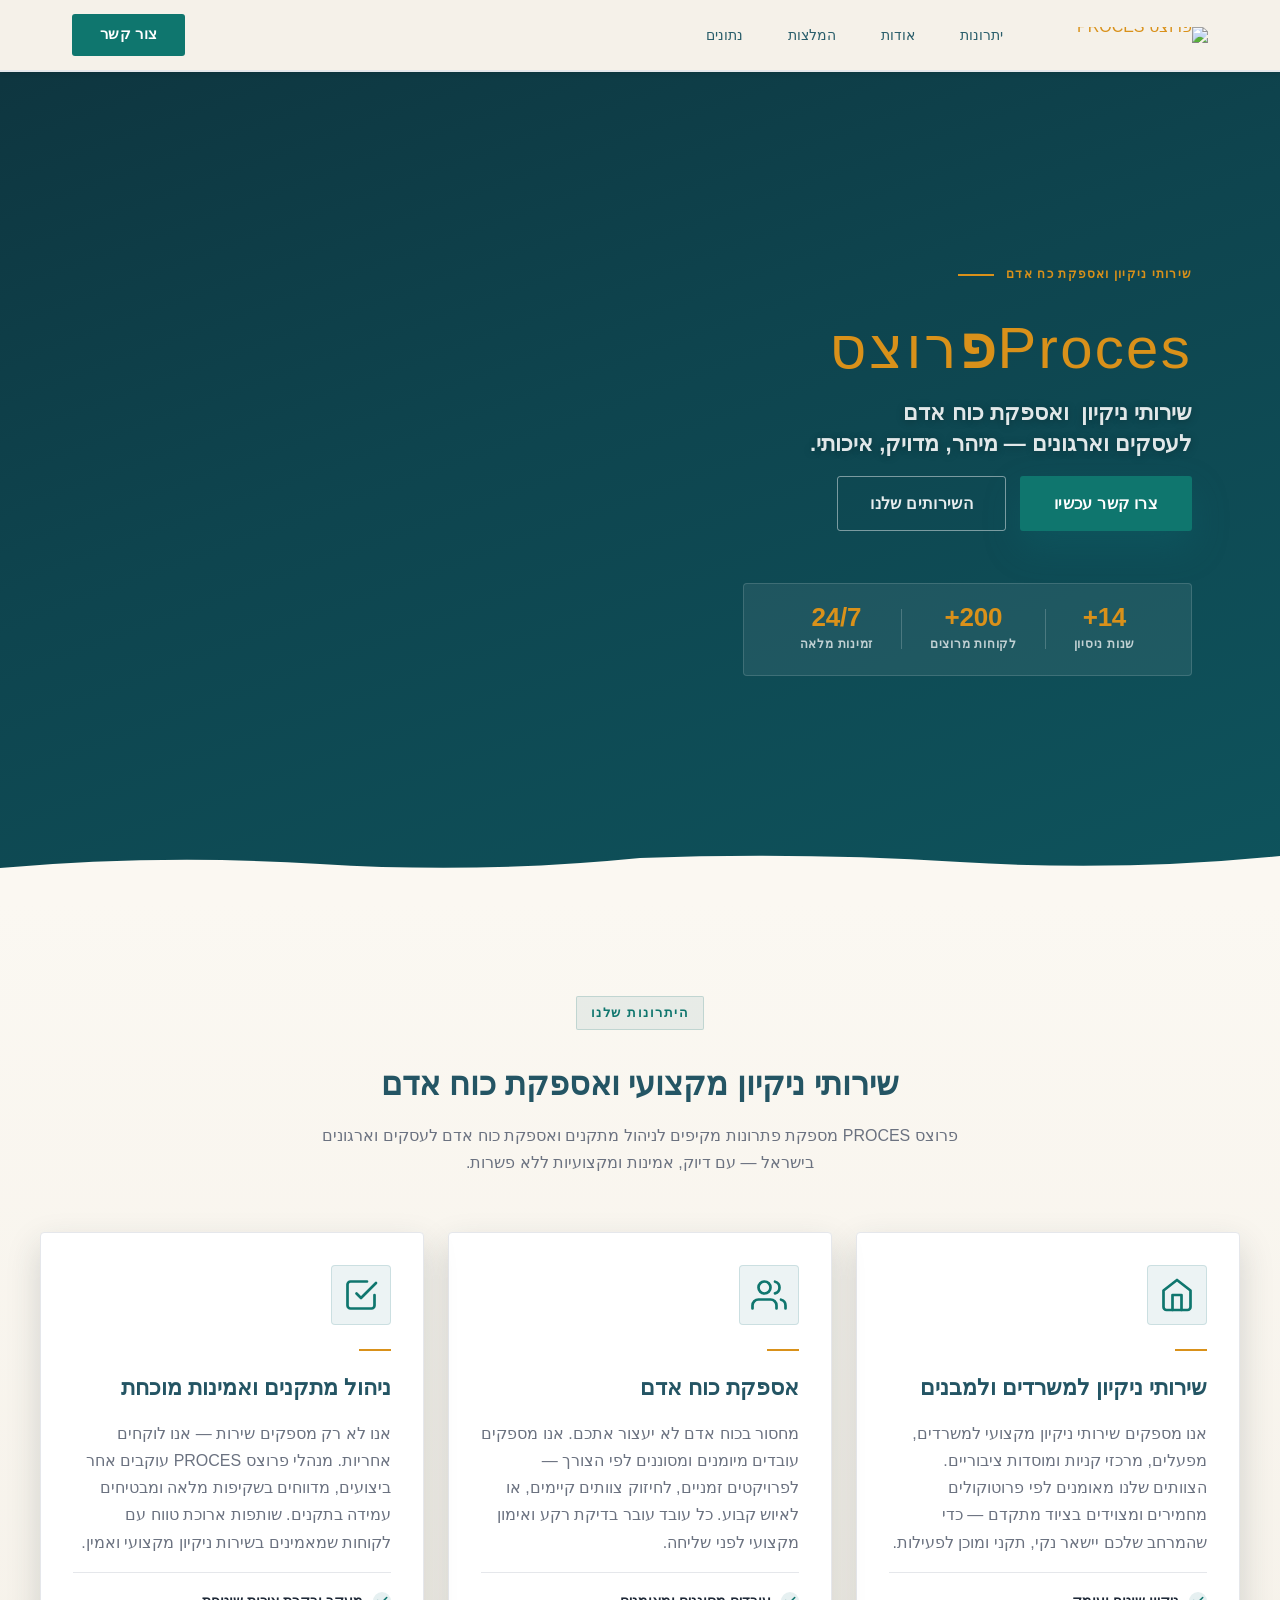
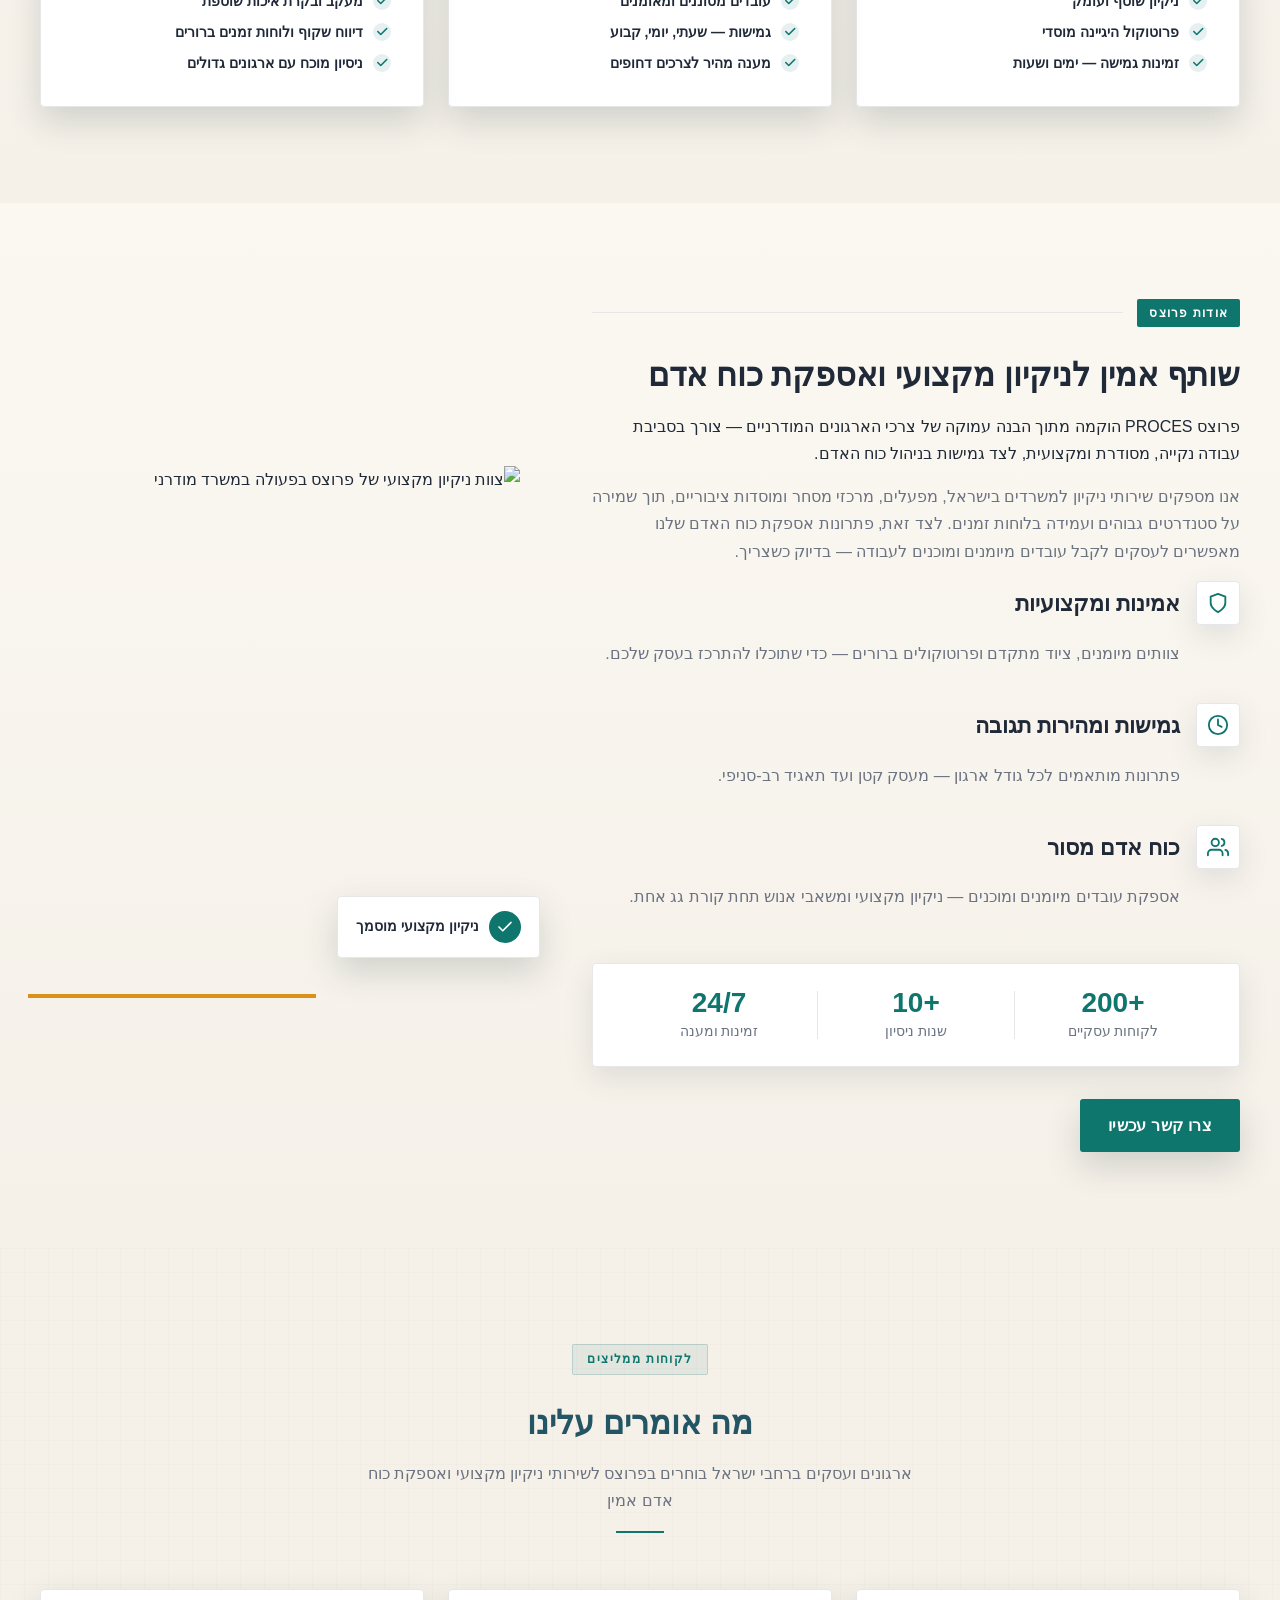
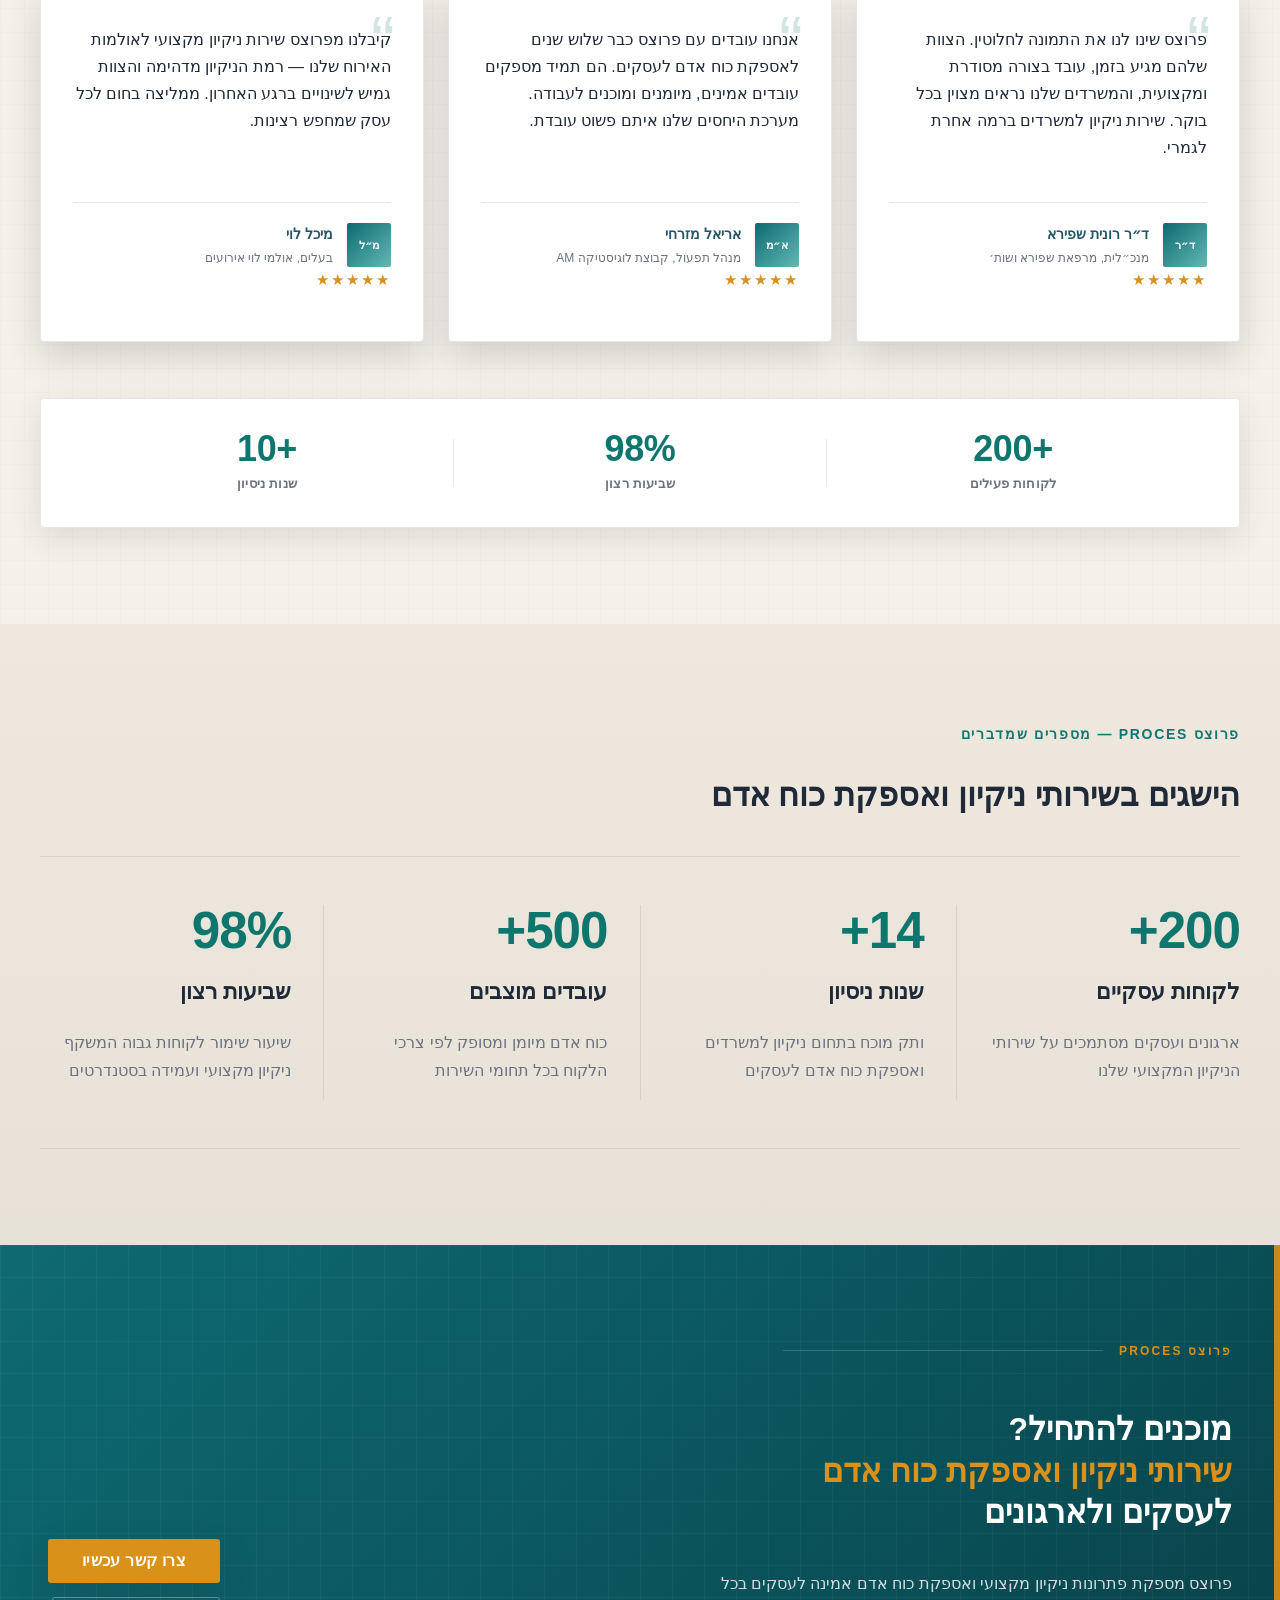
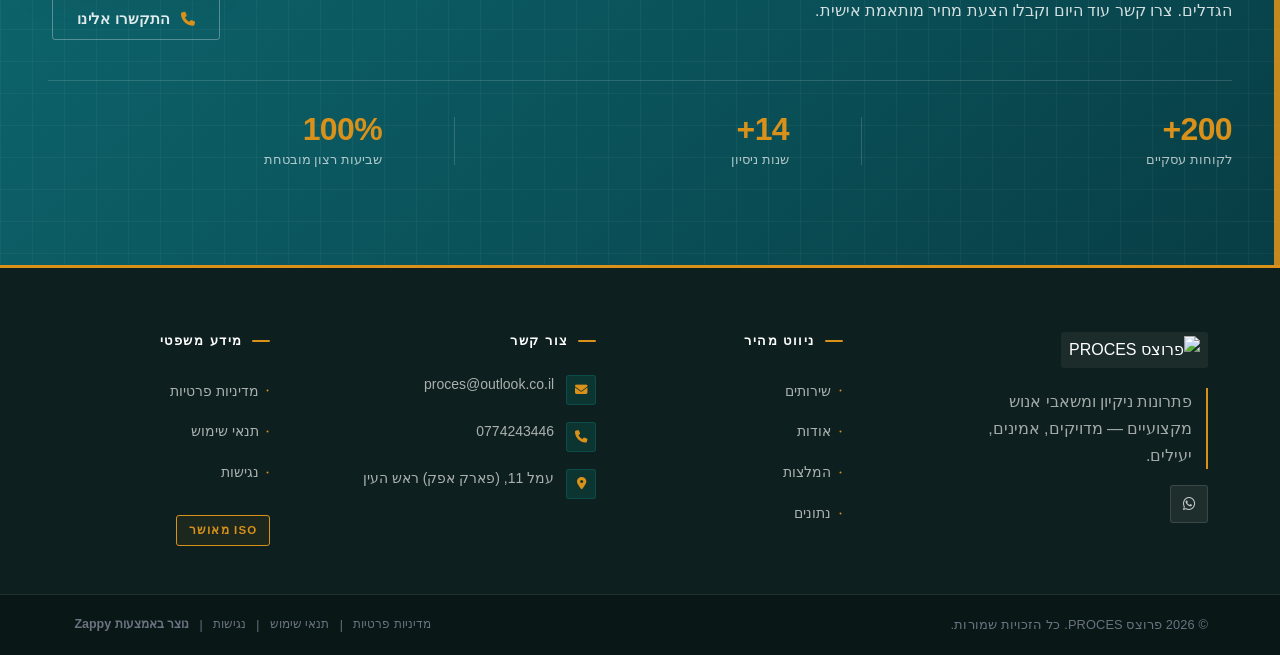
==== commit 2c731f8e: "Background sync: Progressive GitHub Sync" ====
--- a/public/index.html
+++ b/public/index.html
@@ -1 +1 @@
-<!doctype html><html dir="rtl" lang="he"><head><meta charset="UTF-8"><meta content="width=device-width,initial-scale=1" name="viewport"><meta content="index, follow" name="robots"><title>שירותי ניקיון — פרוצס PROCES</title><meta content="A company offering cleaning services and manpower supply solutions. The business operates in the facility management and staffing sector, providing both profess" name="description"><meta content="שירותי ניקיון, שירותי ניקיון למשרדים בישראל, אספקת כוח אדם לעסקים, ניקיון מקצועי" name="keywords"><link href="/assets/favicon.ico" rel="icon" type="image/x-icon"><link href="/assets/favicon-16x16.png" rel="icon" type="image/png" sizes="16x16"><link href="/assets/favicon-32x32.png" rel="icon" type="image/png" sizes="32x32"><link href="/assets/favicon-48x48.png" rel="icon" type="image/png" sizes="48x48"><link href="/assets/favicon-192x192.png" rel="icon" type="image/png" sizes="192x192"><link href="/assets/favicon-512x512.png" rel="icon" type="image/png" sizes="512x512"><link href="/assets/apple-touch-icon.png" rel="apple-touch-icon"><script>!function(){"use strict";var t="ec23bc7b-a235-4ee6-ac0c-a85f04379e52",e="https://api.zappy5.com/api/analytics/track",a=18e5,n=2592e6,o=!0,i=!0,r=!0;var s=function(){var e="zappy_visitor_"+t,a=null;try{if(a=localStorage.getItem(e)){var o=JSON.parse(a),i=Date.now();if(i-o.created<n)return o.lastSeen=i,localStorage.setItem(e,JSON.stringify(o)),o.id}}catch(t){console.warn("Zappy Analytics: LocalStorage not available")}var r="zv_"+Date.now()+"_"+Math.random().toString(36).substr(2,9);try{localStorage.setItem(e,JSON.stringify({id:r,created:Date.now(),lastSeen:Date.now()}))}catch(t){}return r}(),c=function(){var e="zappy_session_"+t,n=null;try{if(n=sessionStorage.getItem(e)){var o=JSON.parse(n),i=Date.now();if(i-o.timestamp<a)return o.timestamp=i,sessionStorage.setItem(e,JSON.stringify(o)),o.id}}catch(t){console.warn("Zappy Analytics: SessionStorage not available")}var r="zs_"+Date.now()+"_"+Math.random().toString(36).substr(2,9);try{sessionStorage.setItem(e,JSON.stringify({id:r,timestamp:Date.now()}))}catch(t){}return r}();function l(a,n){n=n||{};var o={website_id:t,event_type:a,page_path:window.location.pathname,referrer:document.referrer||"direct",visitor_id:s,session_id:c,metadata:n};if(navigator.sendBeacon){var i=new Blob([JSON.stringify(o)],{type:"application/json"});navigator.sendBeacon(e,i)}else fetch(e,{method:"POST",headers:{"Content-Type":"application/json"},body:JSON.stringify(o),keepalive:!0}).catch(function(t){console.warn("Zappy Analytics: Failed to track event",t)})}o&&l("pageview",{title:document.title,url:window.location.href}),i&&document.addEventListener("click",function(t){var e=t.target;if("BUTTON"===e.tagName||e.closest("button")){var a="BUTTON"===e.tagName?e:e.closest("button");l("click",{element:"button",text:a.textContent.trim().substring(0,100),id:a.id||null,class:a.className||null})}else if("A"===e.tagName||e.closest("a")){var n="A"===e.tagName?e:e.closest("a");l("navigation",{element:"link",text:n.textContent.trim().substring(0,100),href:n.href,external:n.hostname!==window.location.hostname})}},!0),r&&document.addEventListener("submit",function(t){var e=t.target;l("form_submit",{form_id:e.id||null,form_name:e.name||null,form_action:e.action||null,form_method:e.method||"GET"})},!0);var m=Date.now();window.addEventListener("beforeunload",function(){l("page_unload",{time_on_page:Math.floor((Date.now()-m)/1e3),page_path:window.location.pathname})}),window.zappyAnalytics={track:l,getVisitorId:function(){return s},getSessionId:function(){return c}}}()</script><meta content="שירותי ניקיון — פרוצס PROCES" property="og:title"><meta content="A company offering cleaning services and manpower supply solutions. The business operates in the facility management and staffing sector, providing both profess" property="og:description"><meta content="summary_large_image" name="twitter:card"><meta content="שירותי ניקיון — פרוצס PROCES" name="twitter:title"><meta content="A company offering cleaning services and manpower supply solutions. The business operates in the facility management and staffing sector, providing both profess" name="twitter:description"><meta content="website" property="og:type"><meta content="he_IL" property="og:locale"><link href="https://cdnjs.cloudflare.com/ajax/libs/font-awesome/6.4.0/css/all.min.css" rel="stylesheet"><link href="/assets/favicon.ico" rel="icon" type="image/x-icon"><link href="/assets/favicon-16x16.png" rel="icon" type="image/png" sizes="16x16"><link href="/assets/favicon-32x32.png" rel="icon" type="image/png" sizes="32x32"><link href="/assets/favicon-48x48.png" rel="icon" type="image/png" sizes="48x48"><link href="/assets/favicon-192x192.png" rel="icon" type="image/png" sizes="192x192"><link href="/assets/favicon-512x512.png" rel="icon" type="image/png" sizes="512x512"><link href="/assets/apple-touch-icon.png" rel="apple-touch-icon"><link href="https://cdn.jsdelivr.net/npm/vanilla-cookieconsent@3/dist/cookieconsent.css" rel="stylesheet"><script src="https://cdn.jsdelivr.net/npm/vanilla-cookieconsent@3/dist/cookieconsent.umd.js"></script><script src="https://cdn.jsdelivr.net/gh/mickidum/acc_toolbar/acctoolbar/acctoolbar.min.js"></script><link href="/styles.css" rel="stylesheet"><style id="zappy-dropdown-submenu-styles">#navMenu li:has(.sub-menu),.nav-menu li:has(.sub-menu),.navbar li:has(.sub-menu),nav li:has(.sub-menu){position:relative}#navMenu .sub-menu,.nav-menu .sub-menu,.navbar .sub-menu,nav .sub-menu{display:block!important;position:absolute!important;top:100%;left:0;min-width:220px;background:#fff;border-radius:8px;box-shadow:0 8px 25px rgba(0,0,0,.15);padding:8px 0;opacity:0;visibility:hidden;transform:translateY(10px);transition:all .3s ease;z-index:1000;list-style:none;pointer-events:none}#navMenu li:hover>.sub-menu,.nav-menu li:hover>.sub-menu,.navbar li:hover>.sub-menu,nav li:hover>.sub-menu{opacity:1!important;visibility:visible!important;transform:translateY(0)!important;pointer-events:auto!important}.sub-menu li{list-style:none;margin:0;padding:0}.sub-menu a{display:block!important;padding:10px 16px!important;color:var(--text-dark,#333)!important;font-weight:500;text-decoration:none;white-space:nowrap;transition:background-color .2s}.sub-menu .zappy-nav-child>a{padding-left:28px!important;font-size:.9em!important;opacity:.85!important}[dir=rtl] .sub-menu .zappy-nav-child>a,html[lang=ar] .sub-menu .zappy-nav-child>a,html[lang=he] .sub-menu .zappy-nav-child>a{padding-left:10px!important;padding-right:28px!important}.sub-menu .zappy-nav-parent>a{font-weight:600!important}.sub-menu a:hover{background-color:#f5f5f5}[dir=rtl] .nav-menu .sub-menu,[dir=rtl] .navbar .sub-menu,[dir=rtl] nav .sub-menu,html[lang=ar] .nav-menu .sub-menu,html[lang=ar] .navbar .sub-menu,html[lang=ar] nav .sub-menu,html[lang=he] .nav-menu .sub-menu,html[lang=he] .navbar .sub-menu,html[lang=he] nav .sub-menu{left:auto!important;right:0!important}.sub-menu:empty,.sub-menu:not(:has(li)):not(:has(> a)),.sub-menu:not(:has(li:not(.zappy-hidden-menu-item))):not(:has(> a)){display:none!important;opacity:0!important;visibility:hidden!important;pointer-events:none!important}li:has(.menu-group-title):hover>.sub-menu{opacity:1!important;visibility:visible!important;transform:translateY(0)!important;pointer-events:auto!important}#navMenu>li>.menu-group-title,.nav-menu>li>.menu-group-title{display:inline-block;padding:.5rem 1rem;cursor:default;user-select:none}@media (max-width:768px){#navMenu .sub-menu,.nav-menu .sub-menu,.navbar .sub-menu,nav .sub-menu{position:static!important;transform:none!important;box-shadow:none!important;background:0 0!important;max-height:0;overflow:hidden;opacity:0;visibility:hidden;transition:max-height .3s ease,opacity .3s ease;padding:0!important;border-radius:0!important}#navMenu .sub-menu.mobile-expanded,.nav-menu .sub-menu.mobile-expanded,.navbar .sub-menu.mobile-expanded{max-height:none!important;overflow-y:visible!important;opacity:1!important;visibility:visible!important;padding:8px 0 8px 16px!important}[dir=rtl] .sub-menu.mobile-expanded,html[lang=he] .sub-menu.mobile-expanded{padding:8px 16px 8px 0!important}#navMenu li:hover>.sub-menu,.nav-menu li:hover>.sub-menu,.navbar li:hover>.sub-menu,nav li:hover>.sub-menu{opacity:0;visibility:hidden;pointer-events:none}#navMenu li>.sub-menu.mobile-expanded,.nav-menu li>.sub-menu.mobile-expanded,.navbar li>.sub-menu.mobile-expanded,nav li>.sub-menu.mobile-expanded{opacity:1!important;visibility:visible!important;pointer-events:auto!important}#navMenu li:has(.sub-menu),.nav-menu li:has(.sub-menu),.navbar li:has(.sub-menu),nav li:has(.sub-menu){display:flex!important;flex-wrap:wrap!important;align-items:center!important;position:relative!important;min-height:44px!important}#navMenu li:has(.sub-menu)>a,.nav-menu li:has(.sub-menu)>a,.navbar li:has(.sub-menu)>a,nav li:has(.sub-menu)>a{flex:1!important;min-width:0!important}#navMenu li:has(.sub-menu)>.menu-group-title,.nav-menu li:has(.sub-menu)>.menu-group-title,.navbar li:has(.sub-menu)>.menu-group-title,nav li:has(.sub-menu)>.menu-group-title{flex:1!important;min-width:0!important;padding:0!important;line-height:inherit!important}#navMenu li:has(.sub-menu)>.sub-menu,.nav-menu li:has(.sub-menu)>.sub-menu,.navbar li:has(.sub-menu)>.sub-menu,nav li:has(.sub-menu)>.sub-menu{flex-basis:100%!important;width:100%!important}#navMenu li:has(.sub-menu)>a [class*=arrow],#navMenu li:has(.sub-menu)>a [class*=chevron],.nav-menu li:has(.sub-menu)>a .fa-angle-down,.nav-menu li:has(.sub-menu)>a .fa-chevron-down,.nav-menu li:has(.sub-menu)>a [class*=arrow],.nav-menu li:has(.sub-menu)>a [class*=chevron],nav li:has(.sub-menu)>a [class*=arrow],nav li:has(.sub-menu)>a [class*=chevron]{display:none!important;visibility:hidden!important}.mobile-submenu-toggle{display:flex!important;align-items:center!important;justify-content:center!important;width:44px!important;height:auto!important;background:0 0!important;border:none!important;cursor:pointer!important;color:var(--text-dark)!important;position:static!important;flex-shrink:0!important;align-self:stretch!important;z-index:2!important;padding:0!important;margin:0!important}.mobile-submenu-toggle::after{content:''!important;width:0!important;height:0!important;border-left:6px solid transparent!important;border-right:6px solid transparent!important;border-top:7px solid currentColor!important;transition:transform .3s ease!important}.mobile-submenu-toggle.expanded::after{transform:rotate(180deg)!important}.sub-menu a{padding:10px 0!important;display:block!important;color:var(--text-dark)!important;white-space:normal!important}.sub-menu .zappy-nav-child>a{padding-left:28px!important;font-size:.9em!important;opacity:.85!important}[dir=rtl] .sub-menu .zappy-nav-child>a,html[lang=ar] .sub-menu .zappy-nav-child>a,html[lang=he] .sub-menu .zappy-nav-child>a{padding-left:0!important;padding-right:28px!important}.sub-menu .zappy-nav-parent>a{font-weight:600!important}#navMenu.active,.nav-menu.active{max-width:100vw!important;overflow-x:hidden!important;box-sizing:border-box!important}.navbar .sub-menu li a,.zappy-products-dropdown .sub-menu a,nav.navbar .sub-menu li a{color:var(--text-dark)!important}}@media (min-width:769px){.mobile-submenu-toggle{display:none!important}}</style><style id="mobile-lang-menu-deployed-css">@media (max-width:768px){.lang-switcher,.nav-container .lang-switcher,.nav-cta-container .lang-switcher,.nav-ecommerce-icons .lang-switcher,.nav-icons-left .lang-switcher,.navbar .lang-switcher,.navbar .nav-cta-container .lang-switcher{display:none!important}.mobile-lang-menu{width:100%;border-top:1px solid rgba(128,128,128,.2);padding:8px 0 0 0;margin-top:8px}.mobile-lang-toggle{display:flex!important;align-items:center;justify-content:space-between;width:100%;padding:12px 16px;background:0 0;border:none;cursor:pointer;font-size:15px;color:inherit;font-family:inherit}.mobile-lang-toggle::after{content:'';display:inline-block;width:8px;height:8px;border-right:2px solid currentColor;border-bottom:2px solid currentColor;transform:rotate(45deg);transition:transform .3s ease;margin-left:8px}.mobile-lang-toggle.expanded::after{transform:rotate(-135deg)}.mobile-lang-options{max-height:0;overflow:hidden;transition:max-height .3s ease}.mobile-lang-options.expanded{max-height:300px}.mobile-lang-option{display:flex!important;align-items:center;gap:10px;padding:10px 24px;text-decoration:none;color:inherit;font-size:14px;font-family:inherit}.mobile-lang-option:hover{background:rgba(128,128,128,.1)}.mobile-lang-option.active{font-weight:600;opacity:.7;pointer-events:none}.mobile-lang-option img{width:20px;height:20px;border-radius:50%}}@media (min-width:769px){.mobile-lang-menu{display:none!important}}</style><style id="zappy-widget-visibility">#mic-access-tool-box,#mic-access-tool-general-button,#mic-init-access-tool #mic-access-tool-box,#mic-init-access-tool #mic-access-tool-general-button,#mic-init-access-tool .mic-access-tool-general-button,._access-icon,._access-menu,.mic-access-tool-box,.mic-access-tool-general-button,div[id*=mic-access-tool-box]{display:none!important;visibility:hidden!important;opacity:0!important;pointer-events:none!important}</style></head><body><nav class="navbar" dir="rtl"><button aria-label="Menu" class="mobile-toggle" id="mobileToggle"><svg viewBox="0 0 24 24" fill="none" height="24" width="24" class="hamburger-icon"><path d="M3 12h18M3 6h18M3 18h18" stroke="currentColor" stroke-linecap="round" stroke-width="2"></path></svg><svg viewBox="0 0 24 24" fill="none" height="24" width="24" class="close-icon" style="display:none"><path d="M18 6L6 18M6 6l12 12" stroke="currentColor" stroke-linecap="round" stroke-width="2"></path></svg></button><button aria-label="Call" class="phone-header-btn" data-phone="0774243446"><svg viewBox="0 0 24 24" fill="currentColor" height="20" width="20"><path d="M22 16.92v3a2 2 0 0 1-2.18 2 19.79 19.79 0 0 1-8.63-3.07 19.5 19.5 0 0 1-6-6 19.79 19.79 0 0 1-3.07-8.67A2 2 0 0 1 4.11 2h3a2 2 0 0 1 2 1.72 12.84 12.84 0 0 0 .7 2.81 2 2 0 0 1-.45 2.11L8.09 9.91a16 16 0 0 0 6 6l1.27-1.27a2 2 0 0 1 2.11-.45 12.84 12.84 0 0 0 2.81.7A2 2 0 0 1 22 16.92z"></path></svg></button><div class="nav-container"><div class="nav-right-group"><div class="nav-brand"><a href="/" class="logo-link"><img alt="פרוצס PROCES" src="/assets/proces-logo.webp" class="logo"></a></div><ul class="nav-menu" id="navMenu"><li><a href="#features">יתרונות</a></li><li><a href="#about">אודות</a></li><li><a href="#testimonials">המלצות</a></li><li><a href="#stats">נתונים</a></li></ul></div><div class="nav-cta-container"><a href="#cta" class="nav-cta-btn">צור קשר</a></div></div></nav><script>window.addEventListener("load",function(){const e=document.querySelector(".navbar, nav, header");if(!e)return void console.log("[Navbar] Navbar element not found");let t=document.getElementById("mobileToggle")||document.querySelector(".mobile-toggle")||document.querySelector(".hamburger")||document.querySelector(".hamburger-menu")||document.querySelector(".menu-toggle")||document.querySelector(".burger-menu")||document.querySelector('[aria-label="Menu"]')||document.querySelector('[aria-label="תפריט"]');const o=document.querySelector(".phone-header-btn"),n=window.getComputedStyle(e);let r=n.backgroundColor;if(console.log("[Navbar] Initial navbar background:",r),"transparent"===r||"rgba(0, 0, 0, 0)"===r||r.startsWith("rgba")&&r.includes(", 0)")){const e=n.backgroundImage;if(e&&"none"!==e)console.log("[Navbar] Navbar has background image/gradient, using dark text"),r="rgb(240, 240, 240)";else{const e=window.getComputedStyle(document.body).backgroundColor;console.log("[Navbar] Navbar transparent, using body background:",e),r=e}}const i=r.match(/\d+/g);if(i&&i.length>=3){const e=(.299*parseInt(i[0])+.587*parseInt(i[1])+.114*parseInt(i[2]))/255;console.log("[Navbar] Mobile button colors preserved from Claude CSS (luminance:",e.toFixed(2)+")");const n=document.createElement("style");n.id="zappy-mobile-nav-fix";document.documentElement.lang;document.documentElement.dir,n.textContent='\n        /* Hide mobile buttons on desktop, show only on mobile */\n        @media (min-width: 769px) {\n          .mobile-toggle,\n          .phone-header-btn {\n            display: none !important;\n          }\n        }\n        \n        /* Show and position mobile buttons correctly on mobile */\n        @media (max-width: 768px) {\n          .mobile-toggle,\n          .phone-header-btn {\n            position: absolute !important;\n            top: 50% !important;\n            transform: translateY(-50%) !important;\n            z-index: 1001 !important;\n            display: flex !important;\n            align-items: center !important;\n            justify-content: center !important;\n            width: 36px !important;\n            height: 36px !important;\n            border-radius: 50% !important;\n            border: none !important;\n            cursor: pointer !important;\n            padding: 6px !important;\n            background: none !important;\n            color: var(--nav-text, var(--text-dark)) !important;\n          }\n          \n          /* LTR positioning (default): hamburger LEFT, phone RIGHT */\n          html:not([dir="rtl"]):not([lang="he"]):not([lang="ar"]) .mobile-toggle,\n          html[dir="ltr"] .mobile-toggle {\n            left: 12px !important;\n            right: auto !important;\n          }\n          html:not([dir="rtl"]):not([lang="he"]):not([lang="ar"]) .phone-header-btn,\n          html[dir="ltr"] .phone-header-btn {\n            right: 12px !important;\n            left: auto !important;\n          }\n          \n          /* RTL positioning: hamburger RIGHT, phone LEFT */\n          html[dir="rtl"] .mobile-toggle,\n          html[lang="he"] .mobile-toggle,\n          html[lang="ar"] .mobile-toggle {\n            right: 12px !important;\n            left: auto !important;\n          }\n          html[dir="rtl"] .phone-header-btn,\n          html[lang="he"] .phone-header-btn,\n          html[lang="ar"] .phone-header-btn {\n            left: 12px !important;\n            right: auto !important;\n          }\n          \n          /* CRITICAL: Ensure nav-container has min-height on mobile */\n          /* All children are positioned absolutely/fixed on mobile, so height:auto collapses to 0 */\n          .nav-container {\n            min-height: 70px !important;\n            position: relative !important;\n          }\n          \n          /* Ensure SVG icons are properly sized and inherit color */\n          .mobile-toggle svg,\n          .phone-header-btn svg {\n            width: 24px !important;\n            height: 24px !important;\n            /* Don\'t force display - let JavaScript control hamburger/close toggle */\n          }\n          \n          /* Reset nav-cta-container on mobile - remove desktop box-shadow/padding */\n          /* that creates a visible ghost box when CTA button is hidden */\n          .nav-cta-container {\n            box-shadow: none !important;\n            padding: 0 !important;\n          }\n          \n          /* Hide nav-cta-container entirely on mobile when there\'s no lang-switcher */\n          /* (only the CTA button is inside, and it\'s hidden on mobile) */\n          .nav-cta-container:not(:has(.lang-switcher)) {\n            display: none !important;\n          }\n          \n          /* CRITICAL: Prevent hero image fade gradient from bleeding over headline text */\n          /* The .image-fade-gradient has bottom: -30px (extends below parent) */\n          /* On mobile stacked layout, this overlaps the h1 text below the image */\n          .hero-image-column {\n            overflow: hidden !important;\n          }\n          .image-fade-gradient {\n            bottom: 0 !important;\n          }\n          \n          /* Hide desktop language switcher on mobile - hamburger menu handles it */\n          /* High specificity to override stored CSS */\n          .lang-switcher,\n          .nav-cta-container .lang-switcher,\n          .nav-container .lang-switcher,\n          .navbar .lang-switcher,\n          .navbar .nav-cta-container .lang-switcher {\n            display: none !important;\n          }\n        }\n      ';const r=document.getElementById("zappy-mobile-nav-fix");r&&r.remove(),document.head.appendChild(n),console.log("[Navbar] Critical CSS injected for mobile nav positioning");const l=window.innerWidth<=768;if(t){const e=t.querySelector(".hamburger-icon"),o=t.querySelector(".close-icon");e&&(e.style.setProperty("width","24px","important"),e.style.setProperty("height","24px","important"),e.style.setProperty("display","block","important")),o&&(o.style.setProperty("width","24px","important"),o.style.setProperty("height","24px","important"),o.style.setProperty("display","none","important")),l?(t.style.setProperty("position","absolute","important"),t.style.setProperty("top","50%","important"),t.style.setProperty("transform","translateY(-50%)","important"),t.style.setProperty("z-index","1001","important"),t.style.removeProperty("left"),t.style.removeProperty("right"),console.log("[Navbar] Mobile toggle positioning applied (mobile viewport)")):(t.style.removeProperty("position"),t.style.removeProperty("top"),t.style.removeProperty("transform"),t.style.removeProperty("z-index"),t.style.removeProperty("left"),t.style.removeProperty("right"),console.log("[Navbar] Desktop viewport - cleared mobile toggle inline positioning"))}if(o){const e=o.querySelector("svg");e&&(e.style.width="24px",e.style.height="24px",e.setAttribute("width","24"),e.setAttribute("height","24")),l?(o.style.setProperty("position","absolute","important"),o.style.setProperty("top","50%","important"),o.style.setProperty("transform","translateY(-50%)","important"),o.style.setProperty("z-index","1001","important"),o.style.removeProperty("left"),o.style.removeProperty("right"),console.log("[Navbar] Phone button positioning applied (mobile viewport)")):(o.style.removeProperty("position"),o.style.removeProperty("top"),o.style.removeProperty("transform"),o.style.removeProperty("z-index"),o.style.removeProperty("left"),o.style.removeProperty("right"),console.log("[Navbar] Desktop viewport - cleared phone button inline positioning"))}}else console.log("[Navbar] Could not parse background color:",r);t=document.getElementById("mobileToggle")||document.querySelector(".mobile-toggle")||document.querySelector(".hamburger")||document.querySelector(".hamburger-menu")||document.querySelector(".menu-toggle")||document.querySelector(".burger-menu")||document.querySelector('[aria-label="Menu"]')||document.querySelector('[aria-label="תפריט"]');const l=document.getElementById("navMenu")||document.querySelector(".nav-menu")||document.querySelector(".nav-links")||document.querySelector("nav ul:not(.submenu)");if(!t||!l)return void console.log("[Navbar] Mobile toggle or menu not found:",{toggle:!!t,menu:!!l});l.id||(l.id="navMenu"),console.log("[Navbar] Initializing mobile menu...");const a=t.cloneNode(!0);t.parentNode.replaceChild(a,t),a.addEventListener("click",function(e){e.preventDefault(),e.stopPropagation();const t=this.querySelector(".hamburger-icon"),o=this.querySelector(".close-icon");l.classList.contains("active")?(l.classList.remove("active"),t&&t.style.setProperty("display","block","important"),o&&o.style.setProperty("display","none","important"),document.body.style.overflow="",console.log("[Navbar] Menu closed")):(l.classList.add("active"),t&&t.style.setProperty("display","none","important"),o&&o.style.setProperty("display","block","important"),document.body.style.overflow="hidden",console.log("[Navbar] Menu opened"))}),l.querySelectorAll("a").forEach(function(e){e.addEventListener("click",function(){if("#"===this.getAttribute("href"))return;const e=a.querySelector(".hamburger-icon"),t=a.querySelector(".close-icon");l.classList.remove("active"),e&&e.style.setProperty("display","block","important"),t&&t.style.setProperty("display","none","important"),document.body.style.overflow="",console.log("[Navbar] Menu closed (link clicked)")})});var s=l.querySelectorAll(".dropdown-toggle");s.forEach(function(e){e.addEventListener("click",function(e){e.preventDefault(),e.stopPropagation();var t=this.closest(".nav-dropdown");t&&(t.parentNode.querySelectorAll(".nav-dropdown.open").forEach(function(e){e!==t&&e.classList.remove("open")}),t.classList.toggle("open"),console.log("[Navbar] Dropdown toggled:",t.classList.contains("open")?"open":"closed"))})}),document.addEventListener("click",function(e){e.target.closest(".nav-dropdown")||document.querySelectorAll(".nav-dropdown.open").forEach(function(e){e.classList.remove("open")})}),console.log("[Navbar] Dropdown handlers initialized for "+s.length+" dropdowns"),o&&o.addEventListener("click",function(){const e=document.querySelectorAll('a[href^="tel:"]'),t=e.length>0?e[0].getAttribute("href").replace("tel:",""):"0774243446";window.location.href="tel:"+t,console.log("[Navbar] Phone button clicked")}),console.log("[Navbar] Mobile menu initialized successfully");const p=function(){const e=document.querySelector(".whatsapp-float");e&&(window.innerWidth>=769?(e.style.setProperty("display","none","important"),e.style.setProperty("visibility","hidden","important"),e.style.setProperty("opacity","0","important"),e.style.setProperty("pointer-events","none","important"),console.log("[WhatsApp] Button hidden on desktop")):(e.style.removeProperty("display"),e.style.removeProperty("visibility"),e.style.removeProperty("opacity"),e.style.removeProperty("pointer-events"),console.log("[WhatsApp] Button visible on mobile")))};let c;p(),window.addEventListener("resize",function(){clearTimeout(c),c=setTimeout(p,100)})})</script><main><section class="index-hero-section" data-layout-spec="בית-hero" dir="rtl" id="hero" data-hero-type="fullscreen-scrim"><div class="index-hero-bg"><img alt="שירותי ניקיון ואספקת כוח אדם מקצועי – פרוצס PROCES" src="/assets/site-index-hero-image-1.webp" data-context="Professional facility management scene: a pristine modern office building lobby or large commercial space being cleaned by uniformed professional staff, with polished floors, bright lighting, and a sense of order and discipline. The image should convey trust, cleanliness, and corporate professionalism. Teal and white color tones. Wide cinematic format." data-placeholder="index-hero-image-1" height="700" width="1200" data-element-id="img-1776595328960-babcy1via" data-element-type="image" data-hero-background="true" data-hero-bg="true"></div><div class="index-hero-scrim" aria-hidden="true"></div><div class="index-hero-container"><div class="index-hero-content"><div class="index-hero-badge"><span class="index-hero-badge-line" aria-hidden="true"></span><span class="index-hero-badge-text">שירותי ניקיון ואספקת כח אדם</span></div><h1 class="index-hero-h1"></h1><h1><span class="index-hero-h1-en"><span style="font-weight:normal">Proces</span>פ<span style="font-weight:normal">רוצס</span></span></h1><h3 class="index-hero-sub">שירותי ניקיון&nbsp; ואספקת כוח אדם<br class="index-hero-br">לעסקים וארגונים — מיהר, מדויק, איכותי.</h3><div class="index-hero-ctas"><a href="#contact" class="index-hero-btn-primary" data-element-id="btn-1776595328946-rf9qn48a3" data-element-type="button" data-native-element="true" style="outline:none">צרו קשר עכשיו</a><a href="#services" class="index-hero-btn-ghost" data-element-id="btn-1776595328946-88ew8h12d" data-element-type="button" data-native-element="true">השירותים שלנו</a></div><div class="index-hero-trust"><div class="index-hero-trust-item"><span class="index-hero-trust-num">14+</span><span class="index-hero-trust-label">שנות ניסיון</span></div><div class="index-hero-trust-divider" aria-hidden="true"></div><div class="index-hero-trust-item"><span class="index-hero-trust-num">200+</span><span class="index-hero-trust-label">לקוחות מרוצים</span></div><div class="index-hero-trust-divider" aria-hidden="true"></div><div class="index-hero-trust-item"><span class="index-hero-trust-num">24/7</span><span class="index-hero-trust-label">זמינות מלאה</span></div></div></div></div><div class="index-hero-divider-wrapper"><svg viewBox="0 0 1200 60" aria-hidden="true" xmlns="http://www.w3.org/2000/svg" data-no-icon-edit="true" preserveAspectRatio="none"><path d="M0,60 L0,28 Q150,14 300,24 T600,18 Q750,12 900,22 T1200,16 L1200,60 Z" fill="#FBF8F2"></path></svg></div></section><section class="index-features-section" data-layout-spec="בית-features" dir="rtl" id="features"><div class="index-features-container"><div class="index-features-header"><p class="zappy-editable"><span class="index-features-label">היתרונות שלנו</span></p><h2 class="index-features-title">שירותי ניקיון מקצועי ואספקת כוח אדם</h2><p class="index-features-subtitle">פרוצס PROCES מספקת פתרונות מקיפים לניהול מתקנים ואספקת כוח אדם לעסקים וארגונים בישראל — עם דיוק, אמינות ומקצועיות ללא פשרות.</p></div><div class="index-features-grid zappy-preserve-css-grid" data-original-gap="24px" data-original-item-width="384" style="--zappy-grid-cols:repeat(3, minmax(0, 1fr));display:grid;grid-template-columns:repeat(3, minmax(0, 1fr));align-items:stretch !important" data-zappy-auto-grid="true" data-zappy-explicit-columns="true" id="zappy-auto-grid-1776595329016-4t8j5f"><article class="index-feature-card" data-grid-item-index="0"><div class="index-feature-icon-wrap"><svg viewBox="0 0 24 24" fill="none" height="36" width="36" aria-hidden="true" data-element-type="icon" data-icon-type="svg" stroke="currentColor" stroke-linecap="round" stroke-linejoin="round" stroke-width="1.8" xmlns="http://www.w3.org/2000/svg"><path d="M3 9l9-7 9 7v11a2 2 0 0 1-2 2H5a2 2 0 0 1-2-2z"></path><polyline points="9 22 9 12 15 12 15 22"></polyline></svg></div><div class="index-feature-content"><div class="index-feature-accent-line"></div><h3 class="index-feature-title">שירותי ניקיון למשרדים ולמבנים</h3><p class="index-feature-desc">אנו מספקים שירותי ניקיון מקצועי למשרדים, מפעלים, מרכזי קניות ומוסדות ציבוריים. הצוותים שלנו מאומנים לפי פרוטוקולים מחמירים ומצוידים בציוד מתקדם — כדי שהמרחב שלכם יישאר נקי, תקני ומוכן לפעילות.</p><ul class="index-feature-list"><li><i class="fas fa-check" aria-hidden="true" data-element-id="icon-1776595328958-dmcmgp5nd" data-element-type="icon" data-icon-type="fontawesome" style="pointer-events:auto;cursor:pointer"></i><span>ניקיון שוטף ועומק</span></li><li><i class="fas fa-check" aria-hidden="true" data-element-id="icon-1776595328958-0wnebsvia" data-element-type="icon" data-icon-type="fontawesome" style="pointer-events:auto;cursor:pointer"></i><span>פרוטוקול היגיינה מוסדי</span></li><li><i class="fas fa-check" aria-hidden="true" data-element-id="icon-1776595328959-40iucxvvf" data-element-type="icon" data-icon-type="fontawesome" style="pointer-events:auto;cursor:pointer"></i><span>זמינות גמישה — ימים ושעות</span></li></ul></div></article><article class="index-feature-card" data-grid-item-index="1"><div class="index-feature-icon-wrap"><svg viewBox="0 0 24 24" fill="none" height="36" width="36" aria-hidden="true" data-element-type="icon" data-icon-type="svg" stroke="currentColor" stroke-linecap="round" stroke-linejoin="round" stroke-width="1.8" xmlns="http://www.w3.org/2000/svg"><path d="M17 21v-2a4 4 0 0 0-4-4H5a4 4 0 0 0-4 4v2"></path><circle cx="9" cy="7" r="4"></circle><path d="M23 21v-2a4 4 0 0 0-3-3.87"></path><path d="M16 3.13a4 4 0 0 1 0 7.75"></path></svg></div><div class="index-feature-content"><div class="index-feature-accent-line"></div><h3 class="index-feature-title">אספקת כוח אדם</h3><p class="index-feature-desc">מחסור בכוח אדם לא יעצור אתכם. אנו מספקים עובדים מיומנים ומסוננים לפי הצורך — לפרויקטים זמניים, לחיזוק צוותים קיימים, או לאיוש קבוע. כל עובד עובר בדיקת רקע ואימון מקצועי לפני שליחה.</p><ul class="index-feature-list"><li><i class="fas fa-check" aria-hidden="true" data-element-id="icon-1776595328959-r4b284tow" data-element-type="icon" data-icon-type="fontawesome" style="pointer-events:auto;cursor:pointer"></i><span>עובדים מסוננים ומאומנים</span></li><li><i class="fas fa-check" aria-hidden="true" data-element-id="icon-1776595328959-yne2hdesm" data-element-type="icon" data-icon-type="fontawesome" style="pointer-events:auto;cursor:pointer"></i><span>גמישות — שעתי, יומי, קבוע</span></li><li><i class="fas fa-check" aria-hidden="true" data-element-id="icon-1776595328959-9445tmr00" data-element-type="icon" data-icon-type="fontawesome" style="pointer-events:auto;cursor:pointer"></i><span>מענה מהיר לצרכים דחופים</span></li></ul></div></article><article class="index-feature-card" data-grid-item-index="2"><div class="index-feature-icon-wrap"><svg viewBox="0 0 24 24" fill="none" height="36" width="36" aria-hidden="true" data-element-type="icon" data-icon-type="svg" stroke="currentColor" stroke-linecap="round" stroke-linejoin="round" stroke-width="1.8" xmlns="http://www.w3.org/2000/svg"><polyline points="9 11 12 14 22 4"></polyline><path d="M21 12v7a2 2 0 0 1-2 2H5a2 2 0 0 1-2-2V5a2 2 0 0 1 2-2h11"></path></svg></div><div class="index-feature-content"><div class="index-feature-accent-line"></div><h3 class="index-feature-title">ניהול מתקנים ואמינות מוכחת</h3><p class="index-feature-desc">אנו לא רק מספקים שירות — אנו לוקחים אחריות. מנהלי פרוצס PROCES עוקבים אחר ביצועים, מדווחים בשקיפות מלאה ומבטיחים עמידה בתקנים. שותפות ארוכת טווח עם לקוחות שמאמינים בשירות ניקיון מקצועי ואמין.</p><ul class="index-feature-list"><li><i class="fas fa-check" aria-hidden="true" data-element-id="icon-1776595328959-c4kjxsfwx" data-element-type="icon" data-icon-type="fontawesome" style="pointer-events:auto;cursor:pointer"></i><span>מעקב ובקרת איכות שוטפת</span></li><li><i class="fas fa-check" aria-hidden="true" data-element-id="icon-1776595328959-7kfni1a8g" data-element-type="icon" data-icon-type="fontawesome" style="pointer-events:auto;cursor:pointer"></i><span>דיווח שקוף ולוחות זמנים ברורים</span></li><li><i class="fas fa-check" aria-hidden="true" data-element-id="icon-1776595328959-xwonbko13" data-element-type="icon" data-icon-type="fontawesome" style="pointer-events:auto;cursor:pointer"></i><span>ניסיון מוכח עם ארגונים גדולים</span></li></ul></div></article></div></div></section><section class="index-about-section" data-layout-spec="בית-about" dir="rtl" id="about"><div class="index-about-container"><div class="index-about-text-col"><div class="index-about-label-row"><span class="index-about-badge">אודות פרוצס</span><div class="index-about-label-line"></div></div><h2 class="index-about-heading">שותף אמין לניקיון מקצועי ואספקת כוח אדם</h2><p class="index-about-lead">פרוצס PROCES הוקמה מתוך הבנה עמוקה של צרכי הארגונים המודרניים — צורך בסביבת עבודה נקייה, מסודרת ומקצועית, לצד גמישות בניהול כוח האדם.</p><p class="index-about-body">אנו מספקים שירותי ניקיון למשרדים בישראל, מפעלים, מרכזי מסחר ומוסדות ציבוריים, תוך שמירה על סטנדרטים גבוהים ועמידה בלוחות זמנים. לצד זאת, פתרונות אספקת כוח האדם שלנו מאפשרים לעסקים לקבל עובדים מיומנים ומוכנים לעבודה — בדיוק כשצריך.</p><div class="index-about-pillars"><div class="index-about-pillar"><div class="index-about-pillar-icon"><svg viewBox="0 0 24 24" fill="none" height="22" width="22" aria-hidden="true" data-element-type="icon" data-icon-type="svg" stroke="currentColor" stroke-linecap="round" stroke-linejoin="round" stroke-width="2"><path d="M12 22s8-4 8-10V5l-8-3-8 3v7c0 6 8 10 8 10z"></path></svg></div><div class="index-about-pillar-content"><h3 class="index-about-pillar-title">אמינות ומקצועיות</h3><p class="index-about-pillar-text">צוותים מיומנים, ציוד מתקדם ופרוטוקולים ברורים — כדי שתוכלו להתרכז בעסק שלכם.</p></div></div><div class="index-about-pillar"><div class="index-about-pillar-icon"><svg viewBox="0 0 24 24" fill="none" height="22" width="22" aria-hidden="true" data-element-type="icon" data-icon-type="svg" stroke="currentColor" stroke-linecap="round" stroke-linejoin="round" stroke-width="2"><circle cx="12" cy="12" r="10"></circle><path d="M12 6v6l4 2"></path></svg></div><div class="index-about-pillar-content"><h3 class="index-about-pillar-title">גמישות ומהירות תגובה</h3><p class="index-about-pillar-text">פתרונות מותאמים לכל גודל ארגון — מעסק קטן ועד תאגיד רב-סניפי.</p></div></div><div class="index-about-pillar"><div class="index-about-pillar-icon"><svg viewBox="0 0 24 24" fill="none" height="22" width="22" aria-hidden="true" data-element-type="icon" data-icon-type="svg" stroke="currentColor" stroke-linecap="round" stroke-linejoin="round" stroke-width="2"><path d="M17 21v-2a4 4 0 0 0-4-4H5a4 4 0 0 0-4 4v2"></path><circle cx="9" cy="7" r="4"></circle><path d="M23 21v-2a4 4 0 0 0-3-3.87"></path><path d="M16 3.13a4 4 0 0 1 0 7.75"></path></svg></div><div class="index-about-pillar-content"><h3 class="index-about-pillar-title">כוח אדם מסור</h3><p class="index-about-pillar-text">אספקת עובדים מיומנים ומוכנים — ניקיון מקצועי ומשאבי אנוש תחת קורת גג אחת.</p></div></div></div><div class="index-about-stats-row"><div class="index-about-stat"><span class="index-about-stat-number">+200</span><span class="index-about-stat-label">לקוחות עסקיים</span></div><div class="index-about-stat-divider"></div><div class="index-about-stat"><span class="index-about-stat-number">+10</span><span class="index-about-stat-label">שנות ניסיון</span></div><div class="index-about-stat-divider"></div><div class="index-about-stat"><span class="index-about-stat-number">24/7</span><span class="index-about-stat-label">זמינות ומענה</span></div></div><a href="#contact" class="index-about-cta">צרו קשר עכשיו</a></div><div class="index-about-image-col"><div class="index-about-image-frame"><img alt="צוות ניקיון מקצועי של פרוצס בפעולה במשרד מודרני" src="/assets/site-index-about-image-1.webp" class="index-about-img" data-context="Professional cleaning team in action inside a modern Israeli office building — workers in branded uniforms using industrial cleaning equipment, polished floors, bright lighting, clean organized environment. Warm and professional atmosphere conveying reliability and quality facility management." data-placeholder="index-about-image-1" height="720" width="600"><div class="index-about-image-accent-bar"></div><div class="index-about-image-badge"><span class="index-about-image-badge-icon"><svg viewBox="0 0 24 24" fill="none" height="18" width="18" aria-hidden="true" data-element-type="icon" data-icon-type="svg" stroke="currentColor" stroke-linecap="round" stroke-linejoin="round" stroke-width="2.2"><polyline points="20 6 9 17 4 12"></polyline></svg></span><span class="index-about-image-badge-text">ניקיון מקצועי מוסמך</span></div></div></div></div></section><section class="index-testimonials-section" data-layout-spec="בית-testimonials" dir="rtl" id="testimonials"><div class="index-testimonials-container"><div class="index-testimonials-header"><span class="index-testimonials-label">לקוחות ממליצים</span><h2 class="index-testimonials-title">מה אומרים עלינו</h2><p class="index-testimonials-subtitle">ארגונים ועסקים ברחבי ישראל בוחרים בפרוצס לשירותי ניקיון מקצועי ואספקת כוח אדם אמין</p><div class="index-testimonials-rule"></div></div><div class="index-testimonials-grid"><article class="index-testimonials-card"><div class="index-testimonials-quote-mark" aria-hidden="true">“</div><blockquote class="index-testimonials-quote"><p>פרוצס שינו לנו את התמונה לחלוטין. הצוות שלהם מגיע בזמן, עובד בצורה מסודרת ומקצועית, והמשרדים שלנו נראים מצוין בכל בוקר. שירות ניקיון למשרדים ברמה אחרת לגמרי.</p></blockquote><footer class="index-testimonials-author"><div class="index-testimonials-author-avatar"><span>ד״ר</span></div><div class="index-testimonials-author-info"><cite class="index-testimonials-author-name">ד״ר רונית שפירא</cite><span class="index-testimonials-author-role">מנכ״לית, מרפאת שפירא ושות׳</span></div></footer><div class="index-testimonials-rating" aria-label="דירוג 5 מתוך 5"><span aria-hidden="true">★★★★★</span></div></article><article class="index-testimonials-card"><div class="index-testimonials-quote-mark" aria-hidden="true">“</div><blockquote class="index-testimonials-quote"><p>אנחנו עובדים עם פרוצס כבר שלוש שנים לאספקת כוח אדם לעסקים. הם תמיד מספקים עובדים אמינים, מיומנים ומוכנים לעבודה. מערכת היחסים שלנו איתם פשוט עובדת.</p></blockquote><footer class="index-testimonials-author"><div class="index-testimonials-author-avatar"><span>א״מ</span></div><div class="index-testimonials-author-info"><cite class="index-testimonials-author-name">אריאל מזרחי</cite><span class="index-testimonials-author-role">מנהל תפעול, קבוצת לוגיסטיקה AM</span></div></footer><div class="index-testimonials-rating" aria-label="דירוג 5 מתוך 5"><span aria-hidden="true">★★★★★</span></div></article><article class="index-testimonials-card"><div class="index-testimonials-quote-mark" aria-hidden="true">“</div><blockquote class="index-testimonials-quote"><p>קיבלנו מפרוצס שירות ניקיון מקצועי לאולמות האירוח שלנו — רמת הניקיון מדהימה והצוות גמיש לשינויים ברגע האחרון. ממליצה בחום לכל עסק שמחפש רצינות.</p></blockquote><footer class="index-testimonials-author"><div class="index-testimonials-author-avatar"><span>מ״ל</span></div><div class="index-testimonials-author-info"><cite class="index-testimonials-author-name">מיכל לוי</cite><span class="index-testimonials-author-role">בעלים, אולמי לוי אירועים</span></div></footer><div class="index-testimonials-rating" aria-label="דירוג 5 מתוך 5"><span aria-hidden="true">★★★★★</span></div></article></div><div class="index-testimonials-stats"><div class="index-testimonials-stat"><span class="index-testimonials-stat-number">+200</span><span class="index-testimonials-stat-label">לקוחות פעילים</span></div><div class="index-testimonials-stat-divider" aria-hidden="true"></div><div class="index-testimonials-stat"><span class="index-testimonials-stat-number">98%</span><span class="index-testimonials-stat-label">שביעות רצון</span></div><div class="index-testimonials-stat-divider" aria-hidden="true"></div><div class="index-testimonials-stat"><span class="index-testimonials-stat-number">+10</span><span class="index-testimonials-stat-label">שנות ניסיון</span></div></div></div></section><section class="index-stats-section" data-layout-spec="בית-stats" dir="rtl" id="stats"><div class="index-stats-container"><div class="index-stats-header"><p class="zappy-editable"><span class="index-stats-label">פרוצס PROCES — מספרים שמדברים</span></p><h2 class="index-stats-title">הישגים בשירותי ניקיון ואספקת כוח אדם</h2></div><div class="index-stats-divider-line"></div><div class="index-stats-grid" data-original-gap="0px" data-original-item-width="283" style="--zappy-item-width:283px;--zappy-justify-content:normal;gap:0px" data-original-justify-content="normal"><article class="index-stat-item" data-grid-item-index="0"><div class="index-stat-number"><span class="index-stat-value">200+</span></div><div class="index-stat-content"><h3 class="index-stat-label-title">לקוחות עסקיים</h3><p class="index-stat-desc">ארגונים ועסקים מסתמכים על שירותי הניקיון המקצועי שלנו</p></div></article><div class="index-stat-separator" aria-hidden="true"></div><article class="index-stat-item" data-grid-item-index="2"><div class="index-stat-number"><span class="index-stat-value">14+</span></div><div class="index-stat-content"><h3 class="index-stat-label-title">שנות ניסיון</h3><p class="index-stat-desc">ותק מוכח בתחום ניקיון למשרדים ואספקת כוח אדם לעסקים</p></div></article><div class="index-stat-separator" aria-hidden="true"></div><article class="index-stat-item" data-grid-item-index="4"><div class="index-stat-number"><span class="index-stat-value">500+</span></div><div class="index-stat-content"><h3 class="index-stat-label-title">עובדים מוצבים</h3><p class="index-stat-desc">כוח אדם מיומן ומסופק לפי צרכי הלקוח בכל תחומי השירות</p></div></article><div class="index-stat-separator" aria-hidden="true"></div><article class="index-stat-item" data-grid-item-index="6"><div class="index-stat-number"><span class="index-stat-value">98%</span></div><div class="index-stat-content"><h3 class="index-stat-label-title">שביעות רצון</h3><p class="index-stat-desc">שיעור שימור לקוחות גבוה המשקף ניקיון מקצועי ועמידה בסטנדרטים</p></div></article></div><div class="index-stats-footer-line"></div></div></section><section class="index-cta-section" data-layout-spec="בית-cta" dir="rtl" id="cta"><div class="index-cta-bg-layer" aria-hidden="true"><div class="index-cta-grid-overlay"></div><div class="index-cta-accent-bar"></div></div><div class="index-cta-container"><div class="index-cta-label-row"><span class="index-cta-eyebrow">פרוצס PROCES</span><span class="index-cta-rule" aria-hidden="true"></span></div><div class="index-cta-content"><div class="index-cta-text-block"><h2 class="index-cta-headline">מוכנים להתחיל?<br><span class="index-cta-headline-accent">שירותי ניקיון ואספקת כוח אדם</span><br>לעסקים ולארגונים</h2><p class="index-cta-sub">פרוצס מספקת פתרונות ניקיון מקצועי ואספקת כוח אדם אמינה לעסקים בכל הגדלים. צרו קשר עוד היום וקבלו הצעת מחיר מותאמת אישית.</p></div><div class="index-cta-actions"><a href="#contact" class="btn-primary index-cta-btn-primary" data-element-id="btn-1776595328947-ia7k47buf" data-element-type="button" data-native-element="true">צרו קשר עכשיו</a><a href="tel:0774243446" class="index-cta-btn-ghost" data-element-id="btn-1776595328947-ckzkj0lnt" data-element-type="button" data-native-element="true"><i class="fa-phone fa" aria-hidden="true"></i><span>התקשרו אלינו</span></a></div></div><div class="index-cta-stats-row"><div class="index-cta-stat"><span class="index-cta-stat-number">200+</span><span class="index-cta-stat-label">לקוחות עסקיים</span></div><div class="index-cta-stat-divider" aria-hidden="true"></div><div class="index-cta-stat"><span class="index-cta-stat-number">14+</span><span class="index-cta-stat-label">שנות ניסיון</span></div><div class="index-cta-stat-divider" aria-hidden="true"></div><div class="index-cta-stat"><span class="index-cta-stat-number">100%</span><span class="index-cta-stat-label">שביעות רצון מובטחת</span></div></div></div></section></main><footer class="site-footer" dir="rtl"><div class="footer-main"><div class="footer-container"><div class="footer-grid"><div class="footer-col footer-col--brand"><div class="footer-logo-wrap"><img alt="פרוצס PROCES" src="/assets/proces-logo.webp" class="logo"></div><p class="footer-tagline">פתרונות ניקיון ומשאבי אנוש מקצועיים — מדויקים, אמינים, יעילים.</p><div class="footer-social"><a href="#" aria-label="Facebook" style="display:none !important"><i class="fab fa-facebook-f"></i></a><a href="#" aria-label="Instagram" style="display:none !important"><i class="fab fa-instagram"></i></a><a href="#" aria-label="WhatsApp" style="display:none !important"><i class="fab fa-whatsapp"></i></a></div></div><div class="footer-col"><h4 class="footer-heading"><span class="footer-heading-bar"></span>ניווט מהיר</h4><ul class="footer-links"><li><a href="#features">שירותים</a></li><li><a href="#about">אודות</a></li><li><a href="#testimonials">המלצות</a></li><li><a href="#stats">נתונים</a></li></ul></div><div class="footer-col"><h4 class="footer-heading"><span class="footer-heading-bar"></span>צור קשר</h4><ul class="footer-contact"><li><span class="contact-icon"><i class="fas fa-envelope"></i></span><span class="contact-text"><a href="mailto:proces@outlook.co.il">proces@outlook.co.il</a></span></li><li><span class="contact-icon"><i class="fas fa-phone"></i></span><span class="contact-text"><a href="tel:0774243446">0774243446</a></span></li><li><a href="/"><span class="contact-icon"><i class="fas fa-map-marker-alt"></i></span><span class="contact-text">עמל 11, (פארק אפק) ראש העין</span></a></li></ul></div><div class="footer-col"><h4 class="footer-heading"><span class="footer-heading-bar"></span>מידע משפטי</h4><ul class="footer-links"><li><a href="/privacy">מדיניות פרטיות</a></li><li><a href="/terms">תנאי שימוש</a></li><li><a href="/accessibility">נגישות</a></li></ul><div class="footer-badge">ISO מאושר</div></div></div></div></div><div class="footer-bottom"><div class="footer-container"><div class="footer-bottom-inner"><span class="footer-copy">© 2026 פרוצס PROCES. כל הזכויות שמורות.</span><div class="footer-bottom-links"><a href="/privacy">מדיניות פרטיות</a><span class="footer-sep">|</span><a href="/terms">תנאי שימוש</a><span class="footer-sep">|</span><a href="/accessibility">נגישות</a><span class="footer-sep">|</span><a href="https://zappy5.com" class="zappy-attribution" target="_blank">נוצר באמצעות Zappy</a></div></div></div></div></footer><a href="https://wa.me/[whatsapp_handle]" class="whatsapp-float" aria-label="WhatsApp"><i class="fab fa-whatsapp"></i></a><div data-integration="accessibility:toolbar"></div><script src="/script.js"></script><script id="zappy-mobile-submenu-script">!function(){function e(){if(window.innerWidth>768)return document.querySelectorAll(".mobile-submenu-toggle").forEach(function(e){e.remove()}),void document.querySelectorAll(".sub-menu.mobile-expanded").forEach(function(e){e.classList.remove("mobile-expanded")});document.querySelectorAll(".nav-menu li:has(.sub-menu), nav li:has(.sub-menu), .navbar li:has(.sub-menu), #navMenu li:has(.sub-menu)").forEach(function(e){if(!e.querySelector(".mobile-submenu-toggle")){var t=e.querySelector(".sub-menu"),n=e.querySelector(":scope > a");if(t&&n){var o=document.createElement("button");o.className="mobile-submenu-toggle",o.setAttribute("aria-label","Toggle submenu"),o.setAttribute("type","button"),n.insertAdjacentElement("afterend",o),o.addEventListener("click",function(e){e.preventDefault(),e.stopPropagation(),document.querySelectorAll(".sub-menu.mobile-expanded").forEach(function(e){if(e!==t){e.classList.remove("mobile-expanded");var n=e.parentElement.querySelector(".mobile-submenu-toggle");n&&n.classList.remove("expanded")}}),t.classList.toggle("mobile-expanded"),o.classList.toggle("expanded")})}}})}var t;"loading"===document.readyState?document.addEventListener("DOMContentLoaded",e):e(),window.addEventListener("resize",function(){clearTimeout(t),t=setTimeout(e,250)});var n=new MutationObserver(function(t){t.forEach(function(t){if("attributes"===t.type){var n=t.target;n.classList&&(n.classList.contains("active")||n.classList.contains("open"))&&setTimeout(e,100)}})});setTimeout(function(){document.querySelectorAll(".mobile-menu, .nav-menu, #navMenu, nav").forEach(function(e){n.observe(e,{attributes:!0,attributeFilter:["class","style"]})})},500)}()</script><script id="zappy-mobile-lang-menu-script">!function(){function e(){if(window.innerWidth>768){var e=document.querySelector(".mobile-lang-menu");e&&e.remove()}else if(!document.querySelector(".mobile-lang-menu")){var n=document.querySelector(".lang-switcher");if(n){var a=n.querySelector(".lang-switcher-dropdown");if(a){var i=a.querySelectorAll(".lang-option");if(0!==i.length){var t=document.getElementById("navMenu")||document.querySelector(".nav-menu")||document.querySelector("nav ul");if(t){var l=document.documentElement.lang||"en",s=document.createElement("div");s.className="mobile-lang-menu";var c={he:{name:"עברית",flag:"https://api.iconify.design/circle-flags/il.svg"},en:{name:"English",flag:"https://api.iconify.design/circle-flags/us.svg"},ar:{name:"العربية",flag:"https://api.iconify.design/circle-flags/sa.svg"},fr:{name:"Français",flag:"https://api.iconify.design/circle-flags/fr.svg"},es:{name:"Español",flag:"https://api.iconify.design/circle-flags/es.svg"},de:{name:"Deutsch",flag:"https://api.iconify.design/circle-flags/de.svg"},ru:{name:"Русский",flag:"https://api.iconify.design/circle-flags/ru.svg"},zh:{name:"中文",flag:"https://api.iconify.design/circle-flags/cn.svg"},ja:{name:"日本語",flag:"https://api.iconify.design/circle-flags/jp.svg"},pt:{name:"Português",flag:"https://api.iconify.design/circle-flags/br.svg"},it:{name:"Italiano",flag:"https://api.iconify.design/circle-flags/it.svg"},ko:{name:"한국어",flag:"https://api.iconify.design/circle-flags/kr.svg"}}[l]||{name:l,flag:""},r=document.createElement("button");r.className="mobile-lang-toggle",r.type="button";var g=c.flag?'<img src="'+c.flag+'" width="20" height="20" alt="" style="border-radius:50%;margin-right:8px;margin-left:8px;">':"";r.innerHTML=g+c.name,s.appendChild(r);var o=document.createElement("div");o.className="mobile-lang-options";var d=document.createElement("a");d.className="mobile-lang-option active",d.href="#",d.innerHTML=g+c.name,o.appendChild(d),i.forEach(function(e){var n=document.createElement("a");n.className="mobile-lang-option",n.href=e.getAttribute("href"),n.innerHTML=e.innerHTML,o.appendChild(n)}),s.appendChild(o),t.appendChild(s),r.addEventListener("click",function(e){e.preventDefault(),e.stopPropagation(),r.classList.toggle("expanded"),o.classList.toggle("expanded")})}}}}}}"loading"===document.readyState?document.addEventListener("DOMContentLoaded",e):e(),window.addEventListener("resize",function(){clearTimeout(window._mlrt),window._mlrt=setTimeout(e,250)})}()</script></body></html>+<!doctype html><html dir="rtl" lang="he"><head><meta charset="UTF-8"><meta content="width=device-width,initial-scale=1" name="viewport"><meta content="index, follow" name="robots"><title>שירותי ניקיון — פרוצס PROCES</title><meta content="A company offering cleaning services and manpower supply solutions. The business operates in the facility management and staffing sector, providing both profess" name="description"><meta content="שירותי ניקיון, שירותי ניקיון למשרדים בישראל, אספקת כוח אדם לעסקים, ניקיון מקצועי" name="keywords"><link href="/assets/favicon.ico" rel="icon" type="image/x-icon"><link href="/assets/favicon-16x16.png" rel="icon" type="image/png" sizes="16x16"><link href="/assets/favicon-32x32.png" rel="icon" type="image/png" sizes="32x32"><link href="/assets/favicon-48x48.png" rel="icon" type="image/png" sizes="48x48"><link href="/assets/favicon-192x192.png" rel="icon" type="image/png" sizes="192x192"><link href="/assets/favicon-512x512.png" rel="icon" type="image/png" sizes="512x512"><link href="/assets/apple-touch-icon.png" rel="apple-touch-icon"><script>!function(){"use strict";var t="ec23bc7b-a235-4ee6-ac0c-a85f04379e52",e="https://api.zappy5.com/api/analytics/track",a=18e5,n=2592e6,o=!0,i=!0,r=!0;var s=function(){var e="zappy_visitor_"+t,a=null;try{if(a=localStorage.getItem(e)){var o=JSON.parse(a),i=Date.now();if(i-o.created<n)return o.lastSeen=i,localStorage.setItem(e,JSON.stringify(o)),o.id}}catch(t){console.warn("Zappy Analytics: LocalStorage not available")}var r="zv_"+Date.now()+"_"+Math.random().toString(36).substr(2,9);try{localStorage.setItem(e,JSON.stringify({id:r,created:Date.now(),lastSeen:Date.now()}))}catch(t){}return r}(),c=function(){var e="zappy_session_"+t,n=null;try{if(n=sessionStorage.getItem(e)){var o=JSON.parse(n),i=Date.now();if(i-o.timestamp<a)return o.timestamp=i,sessionStorage.setItem(e,JSON.stringify(o)),o.id}}catch(t){console.warn("Zappy Analytics: SessionStorage not available")}var r="zs_"+Date.now()+"_"+Math.random().toString(36).substr(2,9);try{sessionStorage.setItem(e,JSON.stringify({id:r,timestamp:Date.now()}))}catch(t){}return r}();function l(a,n){n=n||{};var o={website_id:t,event_type:a,page_path:window.location.pathname,referrer:document.referrer||"direct",visitor_id:s,session_id:c,metadata:n};if(navigator.sendBeacon){var i=new Blob([JSON.stringify(o)],{type:"application/json"});navigator.sendBeacon(e,i)}else fetch(e,{method:"POST",headers:{"Content-Type":"application/json"},body:JSON.stringify(o),keepalive:!0}).catch(function(t){console.warn("Zappy Analytics: Failed to track event",t)})}o&&l("pageview",{title:document.title,url:window.location.href}),i&&document.addEventListener("click",function(t){var e=t.target;if("BUTTON"===e.tagName||e.closest("button")){var a="BUTTON"===e.tagName?e:e.closest("button");l("click",{element:"button",text:a.textContent.trim().substring(0,100),id:a.id||null,class:a.className||null})}else if("A"===e.tagName||e.closest("a")){var n="A"===e.tagName?e:e.closest("a");l("navigation",{element:"link",text:n.textContent.trim().substring(0,100),href:n.href,external:n.hostname!==window.location.hostname})}},!0),r&&document.addEventListener("submit",function(t){var e=t.target;l("form_submit",{form_id:e.id||null,form_name:e.name||null,form_action:e.action||null,form_method:e.method||"GET"})},!0);var m=Date.now();window.addEventListener("beforeunload",function(){l("page_unload",{time_on_page:Math.floor((Date.now()-m)/1e3),page_path:window.location.pathname})}),window.zappyAnalytics={track:l,getVisitorId:function(){return s},getSessionId:function(){return c}}}()</script><meta content="שירותי ניקיון — פרוצס PROCES" property="og:title"><meta content="A company offering cleaning services and manpower supply solutions. The business operates in the facility management and staffing sector, providing both profess" property="og:description"><meta content="summary_large_image" name="twitter:card"><meta content="שירותי ניקיון — פרוצס PROCES" name="twitter:title"><meta content="A company offering cleaning services and manpower supply solutions. The business operates in the facility management and staffing sector, providing both profess" name="twitter:description"><meta content="website" property="og:type"><meta content="he_IL" property="og:locale"><link href="https://cdnjs.cloudflare.com/ajax/libs/font-awesome/6.4.0/css/all.min.css" rel="stylesheet"><link href="/assets/favicon.ico" rel="icon" type="image/x-icon"><link href="/assets/favicon-16x16.png" rel="icon" type="image/png" sizes="16x16"><link href="/assets/favicon-32x32.png" rel="icon" type="image/png" sizes="32x32"><link href="/assets/favicon-48x48.png" rel="icon" type="image/png" sizes="48x48"><link href="/assets/favicon-192x192.png" rel="icon" type="image/png" sizes="192x192"><link href="/assets/favicon-512x512.png" rel="icon" type="image/png" sizes="512x512"><link href="/assets/apple-touch-icon.png" rel="apple-touch-icon"><link href="https://cdn.jsdelivr.net/npm/vanilla-cookieconsent@3/dist/cookieconsent.css" rel="stylesheet"><script src="https://cdn.jsdelivr.net/npm/vanilla-cookieconsent@3/dist/cookieconsent.umd.js"></script><script src="https://cdn.jsdelivr.net/gh/mickidum/acc_toolbar/acctoolbar/acctoolbar.min.js"></script><link href="/styles.css" rel="stylesheet"><style id="zappy-dropdown-submenu-styles">#navMenu li:has(.sub-menu),.nav-menu li:has(.sub-menu),.navbar li:has(.sub-menu),nav li:has(.sub-menu){position:relative}#navMenu .sub-menu,.nav-menu .sub-menu,.navbar .sub-menu,nav .sub-menu{display:block!important;position:absolute!important;top:100%;left:0;min-width:220px;background:#fff;border-radius:8px;box-shadow:0 8px 25px rgba(0,0,0,.15);padding:8px 0;opacity:0;visibility:hidden;transform:translateY(10px);transition:all .3s ease;z-index:1000;list-style:none;pointer-events:none}#navMenu li:hover>.sub-menu,.nav-menu li:hover>.sub-menu,.navbar li:hover>.sub-menu,nav li:hover>.sub-menu{opacity:1!important;visibility:visible!important;transform:translateY(0)!important;pointer-events:auto!important}.sub-menu li{list-style:none;margin:0;padding:0}.sub-menu a{display:block!important;padding:10px 16px!important;color:var(--text-dark,#333)!important;font-weight:500;text-decoration:none;white-space:nowrap;transition:background-color .2s}.sub-menu .zappy-nav-child>a{padding-left:28px!important;font-size:.9em!important;opacity:.85!important}[dir=rtl] .sub-menu .zappy-nav-child>a,html[lang=ar] .sub-menu .zappy-nav-child>a,html[lang=he] .sub-menu .zappy-nav-child>a{padding-left:10px!important;padding-right:28px!important}.sub-menu .zappy-nav-parent>a{font-weight:600!important}.sub-menu a:hover{background-color:#f5f5f5}[dir=rtl] .nav-menu .sub-menu,[dir=rtl] .navbar .sub-menu,[dir=rtl] nav .sub-menu,html[lang=ar] .nav-menu .sub-menu,html[lang=ar] .navbar .sub-menu,html[lang=ar] nav .sub-menu,html[lang=he] .nav-menu .sub-menu,html[lang=he] .navbar .sub-menu,html[lang=he] nav .sub-menu{left:auto!important;right:0!important}.sub-menu:empty,.sub-menu:not(:has(li)):not(:has(> a)),.sub-menu:not(:has(li:not(.zappy-hidden-menu-item))):not(:has(> a)){display:none!important;opacity:0!important;visibility:hidden!important;pointer-events:none!important}li:has(.menu-group-title):hover>.sub-menu{opacity:1!important;visibility:visible!important;transform:translateY(0)!important;pointer-events:auto!important}#navMenu>li>.menu-group-title,.nav-menu>li>.menu-group-title{display:inline-block;padding:.5rem 1rem;cursor:default;user-select:none}@media (max-width:768px){#navMenu .sub-menu,.nav-menu .sub-menu,.navbar .sub-menu,nav .sub-menu{position:static!important;transform:none!important;box-shadow:none!important;background:0 0!important;max-height:0;overflow:hidden;opacity:0;visibility:hidden;transition:max-height .3s ease,opacity .3s ease;padding:0!important;border-radius:0!important}#navMenu .sub-menu.mobile-expanded,.nav-menu .sub-menu.mobile-expanded,.navbar .sub-menu.mobile-expanded{max-height:none!important;overflow-y:visible!important;opacity:1!important;visibility:visible!important;padding:8px 0 8px 16px!important}[dir=rtl] .sub-menu.mobile-expanded,html[lang=he] .sub-menu.mobile-expanded{padding:8px 16px 8px 0!important}#navMenu li:hover>.sub-menu,.nav-menu li:hover>.sub-menu,.navbar li:hover>.sub-menu,nav li:hover>.sub-menu{opacity:0;visibility:hidden;pointer-events:none}#navMenu li>.sub-menu.mobile-expanded,.nav-menu li>.sub-menu.mobile-expanded,.navbar li>.sub-menu.mobile-expanded,nav li>.sub-menu.mobile-expanded{opacity:1!important;visibility:visible!important;pointer-events:auto!important}#navMenu li:has(.sub-menu),.nav-menu li:has(.sub-menu),.navbar li:has(.sub-menu),nav li:has(.sub-menu){display:flex!important;flex-wrap:wrap!important;align-items:center!important;position:relative!important;min-height:44px!important}#navMenu li:has(.sub-menu)>a,.nav-menu li:has(.sub-menu)>a,.navbar li:has(.sub-menu)>a,nav li:has(.sub-menu)>a{flex:1!important;min-width:0!important}#navMenu li:has(.sub-menu)>.menu-group-title,.nav-menu li:has(.sub-menu)>.menu-group-title,.navbar li:has(.sub-menu)>.menu-group-title,nav li:has(.sub-menu)>.menu-group-title{flex:1!important;min-width:0!important;padding:0!important;line-height:inherit!important}#navMenu li:has(.sub-menu)>.sub-menu,.nav-menu li:has(.sub-menu)>.sub-menu,.navbar li:has(.sub-menu)>.sub-menu,nav li:has(.sub-menu)>.sub-menu{flex-basis:100%!important;width:100%!important}#navMenu li:has(.sub-menu)>a [class*=arrow],#navMenu li:has(.sub-menu)>a [class*=chevron],.nav-menu li:has(.sub-menu)>a .fa-angle-down,.nav-menu li:has(.sub-menu)>a .fa-chevron-down,.nav-menu li:has(.sub-menu)>a [class*=arrow],.nav-menu li:has(.sub-menu)>a [class*=chevron],nav li:has(.sub-menu)>a [class*=arrow],nav li:has(.sub-menu)>a [class*=chevron]{display:none!important;visibility:hidden!important}.mobile-submenu-toggle{display:flex!important;align-items:center!important;justify-content:center!important;width:44px!important;height:auto!important;background:0 0!important;border:none!important;cursor:pointer!important;color:var(--text-dark)!important;position:static!important;flex-shrink:0!important;align-self:stretch!important;z-index:2!important;padding:0!important;margin:0!important}.mobile-submenu-toggle::after{content:''!important;width:0!important;height:0!important;border-left:6px solid transparent!important;border-right:6px solid transparent!important;border-top:7px solid currentColor!important;transition:transform .3s ease!important}.mobile-submenu-toggle.expanded::after{transform:rotate(180deg)!important}.sub-menu a{padding:10px 0!important;display:block!important;color:var(--text-dark)!important;white-space:normal!important}.sub-menu .zappy-nav-child>a{padding-left:28px!important;font-size:.9em!important;opacity:.85!important}[dir=rtl] .sub-menu .zappy-nav-child>a,html[lang=ar] .sub-menu .zappy-nav-child>a,html[lang=he] .sub-menu .zappy-nav-child>a{padding-left:0!important;padding-right:28px!important}.sub-menu .zappy-nav-parent>a{font-weight:600!important}#navMenu.active,.nav-menu.active{max-width:100vw!important;overflow-x:hidden!important;box-sizing:border-box!important}.navbar .sub-menu li a,.zappy-products-dropdown .sub-menu a,nav.navbar .sub-menu li a{color:var(--text-dark)!important}}@media (min-width:769px){.mobile-submenu-toggle{display:none!important}}</style><style id="mobile-lang-menu-deployed-css">@media (max-width:768px){.lang-switcher,.nav-container .lang-switcher,.nav-cta-container .lang-switcher,.nav-ecommerce-icons .lang-switcher,.nav-icons-left .lang-switcher,.navbar .lang-switcher,.navbar .nav-cta-container .lang-switcher{display:none!important}.mobile-lang-menu{width:100%;border-top:1px solid rgba(128,128,128,.2);padding:8px 0 0 0;margin-top:8px}.mobile-lang-toggle{display:flex!important;align-items:center;justify-content:space-between;width:100%;padding:12px 16px;background:0 0;border:none;cursor:pointer;font-size:15px;color:inherit;font-family:inherit}.mobile-lang-toggle::after{content:'';display:inline-block;width:8px;height:8px;border-right:2px solid currentColor;border-bottom:2px solid currentColor;transform:rotate(45deg);transition:transform .3s ease;margin-left:8px}.mobile-lang-toggle.expanded::after{transform:rotate(-135deg)}.mobile-lang-options{max-height:0;overflow:hidden;transition:max-height .3s ease}.mobile-lang-options.expanded{max-height:300px}.mobile-lang-option{display:flex!important;align-items:center;gap:10px;padding:10px 24px;text-decoration:none;color:inherit;font-size:14px;font-family:inherit}.mobile-lang-option:hover{background:rgba(128,128,128,.1)}.mobile-lang-option.active{font-weight:600;opacity:.7;pointer-events:none}.mobile-lang-option img{width:20px;height:20px;border-radius:50%}}@media (min-width:769px){.mobile-lang-menu{display:none!important}}</style><style id="zappy-widget-visibility">#mic-access-tool-box,#mic-access-tool-general-button,#mic-init-access-tool #mic-access-tool-box,#mic-init-access-tool #mic-access-tool-general-button,#mic-init-access-tool .mic-access-tool-general-button,._access-icon,._access-menu,.mic-access-tool-box,.mic-access-tool-general-button,div[id*=mic-access-tool-box]{display:none!important;visibility:hidden!important;opacity:0!important;pointer-events:none!important}</style></head><body><nav class="navbar" dir="rtl"><button aria-label="Menu" class="mobile-toggle" id="mobileToggle"><svg viewBox="0 0 24 24" fill="none" height="24" width="24" class="hamburger-icon"><path d="M3 12h18M3 6h18M3 18h18" stroke="currentColor" stroke-linecap="round" stroke-width="2"></path></svg><svg viewBox="0 0 24 24" fill="none" height="24" width="24" class="close-icon" style="display:none"><path d="M18 6L6 18M6 6l12 12" stroke="currentColor" stroke-linecap="round" stroke-width="2"></path></svg></button><button aria-label="Call" class="phone-header-btn" data-phone="0774243446"><svg viewBox="0 0 24 24" fill="currentColor" height="20" width="20"><path d="M22 16.92v3a2 2 0 0 1-2.18 2 19.79 19.79 0 0 1-8.63-3.07 19.5 19.5 0 0 1-6-6 19.79 19.79 0 0 1-3.07-8.67A2 2 0 0 1 4.11 2h3a2 2 0 0 1 2 1.72 12.84 12.84 0 0 0 .7 2.81 2 2 0 0 1-.45 2.11L8.09 9.91a16 16 0 0 0 6 6l1.27-1.27a2 2 0 0 1 2.11-.45 12.84 12.84 0 0 0 2.81.7A2 2 0 0 1 22 16.92z"></path></svg></button><div class="nav-container"><div class="nav-right-group"><div class="nav-brand"><a href="/" class="logo-link"><img alt="פרוצס PROCES" src="/assets/proces-logo.webp" class="logo"></a></div><ul class="nav-menu" id="navMenu"><li><a href="#features">יתרונות</a></li><li><a href="#about">אודות</a></li><li><a href="#testimonials">המלצות</a></li><li><a href="#stats">נתונים</a></li></ul></div><div class="nav-cta-container"><a href="#cta" class="nav-cta-btn">צור קשר</a></div></div></nav><script>window.addEventListener("load",function(){const e=document.querySelector(".navbar, nav, header");if(!e)return void console.log("[Navbar] Navbar element not found");let t=document.getElementById("mobileToggle")||document.querySelector(".mobile-toggle")||document.querySelector(".hamburger")||document.querySelector(".hamburger-menu")||document.querySelector(".menu-toggle")||document.querySelector(".burger-menu")||document.querySelector('[aria-label="Menu"]')||document.querySelector('[aria-label="תפריט"]');const o=document.querySelector(".phone-header-btn"),n=window.getComputedStyle(e);let r=n.backgroundColor;if(console.log("[Navbar] Initial navbar background:",r),"transparent"===r||"rgba(0, 0, 0, 0)"===r||r.startsWith("rgba")&&r.includes(", 0)")){const e=n.backgroundImage;if(e&&"none"!==e)console.log("[Navbar] Navbar has background image/gradient, using dark text"),r="rgb(240, 240, 240)";else{const e=window.getComputedStyle(document.body).backgroundColor;console.log("[Navbar] Navbar transparent, using body background:",e),r=e}}const i=r.match(/\d+/g);if(i&&i.length>=3){const e=(.299*parseInt(i[0])+.587*parseInt(i[1])+.114*parseInt(i[2]))/255;console.log("[Navbar] Mobile button colors preserved from Claude CSS (luminance:",e.toFixed(2)+")");const n=document.createElement("style");n.id="zappy-mobile-nav-fix";document.documentElement.lang;document.documentElement.dir,n.textContent='\n        /* Hide mobile buttons on desktop, show only on mobile */\n        @media (min-width: 769px) {\n          .mobile-toggle,\n          .phone-header-btn {\n            display: none !important;\n          }\n        }\n        \n        /* Show and position mobile buttons correctly on mobile */\n        @media (max-width: 768px) {\n          .mobile-toggle,\n          .phone-header-btn {\n            position: absolute !important;\n            top: 50% !important;\n            transform: translateY(-50%) !important;\n            z-index: 1001 !important;\n            display: flex !important;\n            align-items: center !important;\n            justify-content: center !important;\n            width: 36px !important;\n            height: 36px !important;\n            border-radius: 50% !important;\n            border: none !important;\n            cursor: pointer !important;\n            padding: 6px !important;\n            background: none !important;\n            color: var(--nav-text, var(--text-dark)) !important;\n          }\n          \n          /* LTR positioning (default): hamburger LEFT, phone RIGHT */\n          html:not([dir="rtl"]):not([lang="he"]):not([lang="ar"]) .mobile-toggle,\n          html[dir="ltr"] .mobile-toggle {\n            left: 12px !important;\n            right: auto !important;\n          }\n          html:not([dir="rtl"]):not([lang="he"]):not([lang="ar"]) .phone-header-btn,\n          html[dir="ltr"] .phone-header-btn {\n            right: 12px !important;\n            left: auto !important;\n          }\n          \n          /* RTL positioning: hamburger RIGHT, phone LEFT */\n          html[dir="rtl"] .mobile-toggle,\n          html[lang="he"] .mobile-toggle,\n          html[lang="ar"] .mobile-toggle {\n            right: 12px !important;\n            left: auto !important;\n          }\n          html[dir="rtl"] .phone-header-btn,\n          html[lang="he"] .phone-header-btn,\n          html[lang="ar"] .phone-header-btn {\n            left: 12px !important;\n            right: auto !important;\n          }\n          \n          /* CRITICAL: Ensure nav-container has min-height on mobile */\n          /* All children are positioned absolutely/fixed on mobile, so height:auto collapses to 0 */\n          .nav-container {\n            min-height: 70px !important;\n            position: relative !important;\n          }\n          \n          /* Ensure SVG icons are properly sized and inherit color */\n          .mobile-toggle svg,\n          .phone-header-btn svg {\n            width: 24px !important;\n            height: 24px !important;\n            /* Don\'t force display - let JavaScript control hamburger/close toggle */\n          }\n          \n          /* Reset nav-cta-container on mobile - remove desktop box-shadow/padding */\n          /* that creates a visible ghost box when CTA button is hidden */\n          .nav-cta-container {\n            box-shadow: none !important;\n            padding: 0 !important;\n          }\n          \n          /* Hide nav-cta-container entirely on mobile when there\'s no lang-switcher */\n          /* (only the CTA button is inside, and it\'s hidden on mobile) */\n          .nav-cta-container:not(:has(.lang-switcher)) {\n            display: none !important;\n          }\n          \n          /* CRITICAL: Prevent hero image fade gradient from bleeding over headline text */\n          /* The .image-fade-gradient has bottom: -30px (extends below parent) */\n          /* On mobile stacked layout, this overlaps the h1 text below the image */\n          .hero-image-column {\n            overflow: hidden !important;\n          }\n          .image-fade-gradient {\n            bottom: 0 !important;\n          }\n          \n          /* Hide desktop language switcher on mobile - hamburger menu handles it */\n          /* High specificity to override stored CSS */\n          .lang-switcher,\n          .nav-cta-container .lang-switcher,\n          .nav-container .lang-switcher,\n          .navbar .lang-switcher,\n          .navbar .nav-cta-container .lang-switcher {\n            display: none !important;\n          }\n        }\n      ';const r=document.getElementById("zappy-mobile-nav-fix");r&&r.remove(),document.head.appendChild(n),console.log("[Navbar] Critical CSS injected for mobile nav positioning");const l=window.innerWidth<=768;if(t){const e=t.querySelector(".hamburger-icon"),o=t.querySelector(".close-icon");e&&(e.style.setProperty("width","24px","important"),e.style.setProperty("height","24px","important"),e.style.setProperty("display","block","important")),o&&(o.style.setProperty("width","24px","important"),o.style.setProperty("height","24px","important"),o.style.setProperty("display","none","important")),l?(t.style.setProperty("position","absolute","important"),t.style.setProperty("top","50%","important"),t.style.setProperty("transform","translateY(-50%)","important"),t.style.setProperty("z-index","1001","important"),t.style.removeProperty("left"),t.style.removeProperty("right"),console.log("[Navbar] Mobile toggle positioning applied (mobile viewport)")):(t.style.removeProperty("position"),t.style.removeProperty("top"),t.style.removeProperty("transform"),t.style.removeProperty("z-index"),t.style.removeProperty("left"),t.style.removeProperty("right"),console.log("[Navbar] Desktop viewport - cleared mobile toggle inline positioning"))}if(o){const e=o.querySelector("svg");e&&(e.style.width="24px",e.style.height="24px",e.setAttribute("width","24"),e.setAttribute("height","24")),l?(o.style.setProperty("position","absolute","important"),o.style.setProperty("top","50%","important"),o.style.setProperty("transform","translateY(-50%)","important"),o.style.setProperty("z-index","1001","important"),o.style.removeProperty("left"),o.style.removeProperty("right"),console.log("[Navbar] Phone button positioning applied (mobile viewport)")):(o.style.removeProperty("position"),o.style.removeProperty("top"),o.style.removeProperty("transform"),o.style.removeProperty("z-index"),o.style.removeProperty("left"),o.style.removeProperty("right"),console.log("[Navbar] Desktop viewport - cleared phone button inline positioning"))}}else console.log("[Navbar] Could not parse background color:",r);t=document.getElementById("mobileToggle")||document.querySelector(".mobile-toggle")||document.querySelector(".hamburger")||document.querySelector(".hamburger-menu")||document.querySelector(".menu-toggle")||document.querySelector(".burger-menu")||document.querySelector('[aria-label="Menu"]')||document.querySelector('[aria-label="תפריט"]');const l=document.getElementById("navMenu")||document.querySelector(".nav-menu")||document.querySelector(".nav-links")||document.querySelector("nav ul:not(.submenu)");if(!t||!l)return void console.log("[Navbar] Mobile toggle or menu not found:",{toggle:!!t,menu:!!l});l.id||(l.id="navMenu"),console.log("[Navbar] Initializing mobile menu...");const a=t.cloneNode(!0);t.parentNode.replaceChild(a,t),a.addEventListener("click",function(e){e.preventDefault(),e.stopPropagation();const t=this.querySelector(".hamburger-icon"),o=this.querySelector(".close-icon");l.classList.contains("active")?(l.classList.remove("active"),t&&t.style.setProperty("display","block","important"),o&&o.style.setProperty("display","none","important"),document.body.style.overflow="",console.log("[Navbar] Menu closed")):(l.classList.add("active"),t&&t.style.setProperty("display","none","important"),o&&o.style.setProperty("display","block","important"),document.body.style.overflow="hidden",console.log("[Navbar] Menu opened"))}),l.querySelectorAll("a").forEach(function(e){e.addEventListener("click",function(){if("#"===this.getAttribute("href"))return;const e=a.querySelector(".hamburger-icon"),t=a.querySelector(".close-icon");l.classList.remove("active"),e&&e.style.setProperty("display","block","important"),t&&t.style.setProperty("display","none","important"),document.body.style.overflow="",console.log("[Navbar] Menu closed (link clicked)")})});var s=l.querySelectorAll(".dropdown-toggle");s.forEach(function(e){e.addEventListener("click",function(e){e.preventDefault(),e.stopPropagation();var t=this.closest(".nav-dropdown");t&&(t.parentNode.querySelectorAll(".nav-dropdown.open").forEach(function(e){e!==t&&e.classList.remove("open")}),t.classList.toggle("open"),console.log("[Navbar] Dropdown toggled:",t.classList.contains("open")?"open":"closed"))})}),document.addEventListener("click",function(e){e.target.closest(".nav-dropdown")||document.querySelectorAll(".nav-dropdown.open").forEach(function(e){e.classList.remove("open")})}),console.log("[Navbar] Dropdown handlers initialized for "+s.length+" dropdowns"),o&&o.addEventListener("click",function(){const e=document.querySelectorAll('a[href^="tel:"]'),t=e.length>0?e[0].getAttribute("href").replace("tel:",""):"0774243446";window.location.href="tel:"+t,console.log("[Navbar] Phone button clicked")}),console.log("[Navbar] Mobile menu initialized successfully");const p=function(){const e=document.querySelector(".whatsapp-float");e&&(window.innerWidth>=769?(e.style.setProperty("display","none","important"),e.style.setProperty("visibility","hidden","important"),e.style.setProperty("opacity","0","important"),e.style.setProperty("pointer-events","none","important"),console.log("[WhatsApp] Button hidden on desktop")):(e.style.removeProperty("display"),e.style.removeProperty("visibility"),e.style.removeProperty("opacity"),e.style.removeProperty("pointer-events"),console.log("[WhatsApp] Button visible on mobile")))};let c;p(),window.addEventListener("resize",function(){clearTimeout(c),c=setTimeout(p,100)})})</script><main><section class="index-hero-section" data-layout-spec="בית-hero" dir="rtl" id="hero" data-hero-type="fullscreen-scrim"><div class="index-hero-bg"><img alt="שירותי ניקיון ואספקת כוח אדם מקצועי – פרוצס PROCES" src="/assets/site-index-hero-image-1.webp" data-context="Professional facility management scene: a pristine modern office building lobby or large commercial space being cleaned by uniformed professional staff, with polished floors, bright lighting, and a sense of order and discipline. The image should convey trust, cleanliness, and corporate professionalism. Teal and white color tones. Wide cinematic format." data-placeholder="index-hero-image-1" height="700" width="1200" data-element-id="img-1776595328960-babcy1via" data-element-type="image" data-hero-background="true" data-hero-bg="true"></div><div class="index-hero-scrim" aria-hidden="true"></div><div class="index-hero-container"><div class="index-hero-content"><div class="index-hero-badge"><span class="index-hero-badge-line" aria-hidden="true"></span><span class="index-hero-badge-text">שירותי ניקיון ואספקת כח אדם</span></div><h1 class="index-hero-h1"></h1><h1><span class="index-hero-h1-en"><span style="font-weight:normal">Proces</span>פ<span style="font-weight:normal">רוצס</span></span></h1><h3 class="index-hero-sub">שירותי ניקיון&nbsp; ואספקת כוח אדם<br class="index-hero-br">לעסקים וארגונים — מיהר, מדויק, איכותי.</h3><div class="index-hero-ctas"><a href="#contact" class="index-hero-btn-primary" data-element-id="btn-1776595328946-rf9qn48a3" data-element-type="button" data-native-element="true" style="outline:none">צרו קשר עכשיו</a><a href="#services" class="index-hero-btn-ghost" data-element-id="btn-1776595328946-88ew8h12d" data-element-type="button" data-native-element="true">השירותים שלנו</a></div><div class="index-hero-trust"><div class="index-hero-trust-item"><span class="index-hero-trust-num">14+</span><span class="index-hero-trust-label">שנות ניסיון</span></div><div class="index-hero-trust-divider" aria-hidden="true"></div><div class="index-hero-trust-item"><span class="index-hero-trust-num">200+</span><span class="index-hero-trust-label">לקוחות מרוצים</span></div><div class="index-hero-trust-divider" aria-hidden="true"></div><div class="index-hero-trust-item"><span class="index-hero-trust-num">24/7</span><span class="index-hero-trust-label">זמינות מלאה</span></div></div></div></div><div class="index-hero-divider-wrapper"><svg viewBox="0 0 1200 60" aria-hidden="true" xmlns="http://www.w3.org/2000/svg" data-no-icon-edit="true" preserveAspectRatio="none"><path d="M0,60 L0,28 Q150,14 300,24 T600,18 Q750,12 900,22 T1200,16 L1200,60 Z" fill="#FBF8F2"></path></svg></div></section><section class="index-features-section" data-layout-spec="בית-features" dir="rtl" id="features"><div class="index-features-container"><div class="index-features-header"><p class="zappy-editable"><span class="index-features-label">היתרונות שלנו</span></p><h2 class="index-features-title">שירותי ניקיון מקצועי ואספקת כוח אדם</h2><p class="index-features-subtitle">פרוצס PROCES מספקת פתרונות מקיפים לניהול מתקנים ואספקת כוח אדם לעסקים וארגונים בישראל — עם דיוק, אמינות ומקצועיות ללא פשרות.</p></div><div class="index-features-grid zappy-preserve-css-grid" data-original-gap="24px" data-original-item-width="384" style="--zappy-grid-cols:repeat(3, minmax(0, 1fr));display:grid;grid-template-columns:repeat(3, minmax(0, 1fr));align-items:stretch !important" data-zappy-auto-grid="true" data-zappy-explicit-columns="true" id="zappy-auto-grid-1776595329016-4t8j5f"><article class="index-feature-card" data-grid-item-index="0"><div class="index-feature-icon-wrap"><svg viewBox="0 0 24 24" fill="none" height="36" width="36" aria-hidden="true" data-element-type="icon" data-icon-type="svg" stroke="currentColor" stroke-linecap="round" stroke-linejoin="round" stroke-width="1.8" xmlns="http://www.w3.org/2000/svg"><path d="M3 9l9-7 9 7v11a2 2 0 0 1-2 2H5a2 2 0 0 1-2-2z"></path><polyline points="9 22 9 12 15 12 15 22"></polyline></svg></div><div class="index-feature-content"><div class="index-feature-accent-line"></div><h3 class="index-feature-title">שירותי ניקיון למשרדים ולמבנים</h3><p class="index-feature-desc">אנו מספקים שירותי ניקיון מקצועי למשרדים, מפעלים, מרכזי קניות ומוסדות ציבוריים. הצוותים שלנו מאומנים לפי פרוטוקולים מחמירים ומצוידים בציוד מתקדם — כדי שהמרחב שלכם יישאר נקי, תקני ומוכן לפעילות.</p><ul class="index-feature-list"><li><i class="fas fa-check" aria-hidden="true" data-element-id="icon-1776595328958-dmcmgp5nd" data-element-type="icon" data-icon-type="fontawesome" style="pointer-events:auto;cursor:pointer"></i><span>ניקיון שוטף ועומק</span></li><li><i class="fas fa-check" aria-hidden="true" data-element-id="icon-1776595328958-0wnebsvia" data-element-type="icon" data-icon-type="fontawesome" style="pointer-events:auto;cursor:pointer"></i><span>פרוטוקול היגיינה מוסדי</span></li><li><i class="fas fa-check" aria-hidden="true" data-element-id="icon-1776595328959-40iucxvvf" data-element-type="icon" data-icon-type="fontawesome" style="pointer-events:auto;cursor:pointer"></i><span>זמינות גמישה — ימים ושעות</span></li></ul></div></article><article class="index-feature-card" data-grid-item-index="1"><div class="index-feature-icon-wrap"><svg viewBox="0 0 24 24" fill="none" height="36" width="36" aria-hidden="true" data-element-type="icon" data-icon-type="svg" stroke="currentColor" stroke-linecap="round" stroke-linejoin="round" stroke-width="1.8" xmlns="http://www.w3.org/2000/svg"><path d="M17 21v-2a4 4 0 0 0-4-4H5a4 4 0 0 0-4 4v2"></path><circle cx="9" cy="7" r="4"></circle><path d="M23 21v-2a4 4 0 0 0-3-3.87"></path><path d="M16 3.13a4 4 0 0 1 0 7.75"></path></svg></div><div class="index-feature-content"><div class="index-feature-accent-line"></div><h3 class="index-feature-title">אספקת כוח אדם</h3><p class="index-feature-desc">מחסור בכוח אדם לא יעצור אתכם. אנו מספקים עובדים מיומנים ומסוננים לפי הצורך — לפרויקטים זמניים, לחיזוק צוותים קיימים, או לאיוש קבוע. כל עובד עובר בדיקת רקע ואימון מקצועי לפני שליחה.</p><ul class="index-feature-list"><li><i class="fas fa-check" aria-hidden="true" data-element-id="icon-1776595328959-r4b284tow" data-element-type="icon" data-icon-type="fontawesome" style="pointer-events:auto;cursor:pointer"></i><span>עובדים מסוננים ומאומנים</span></li><li><i class="fas fa-check" aria-hidden="true" data-element-id="icon-1776595328959-yne2hdesm" data-element-type="icon" data-icon-type="fontawesome" style="pointer-events:auto;cursor:pointer"></i><span>גמישות — שעתי, יומי, קבוע</span></li><li><i class="fas fa-check" aria-hidden="true" data-element-id="icon-1776595328959-9445tmr00" data-element-type="icon" data-icon-type="fontawesome" style="pointer-events:auto;cursor:pointer"></i><span>מענה מהיר לצרכים דחופים</span></li></ul></div></article><article class="index-feature-card" data-grid-item-index="2"><div class="index-feature-icon-wrap"><svg viewBox="0 0 24 24" fill="none" height="36" width="36" aria-hidden="true" data-element-type="icon" data-icon-type="svg" stroke="currentColor" stroke-linecap="round" stroke-linejoin="round" stroke-width="1.8" xmlns="http://www.w3.org/2000/svg"><polyline points="9 11 12 14 22 4"></polyline><path d="M21 12v7a2 2 0 0 1-2 2H5a2 2 0 0 1-2-2V5a2 2 0 0 1 2-2h11"></path></svg></div><div class="index-feature-content"><div class="index-feature-accent-line"></div><h3 class="index-feature-title">ניהול מתקנים ואמינות מוכחת</h3><p class="index-feature-desc">אנו לא רק מספקים שירות — אנו לוקחים אחריות. מנהלי פרוצס PROCES עוקבים אחר ביצועים, מדווחים בשקיפות מלאה ומבטיחים עמידה בתקנים. שותפות ארוכת טווח עם לקוחות שמאמינים בשירות ניקיון מקצועי ואמין.</p><ul class="index-feature-list"><li><i class="fas fa-check" aria-hidden="true" data-element-id="icon-1776595328959-c4kjxsfwx" data-element-type="icon" data-icon-type="fontawesome" style="pointer-events:auto;cursor:pointer"></i><span>מעקב ובקרת איכות שוטפת</span></li><li><i class="fas fa-check" aria-hidden="true" data-element-id="icon-1776595328959-7kfni1a8g" data-element-type="icon" data-icon-type="fontawesome" style="pointer-events:auto;cursor:pointer"></i><span>דיווח שקוף ולוחות זמנים ברורים</span></li><li><i class="fas fa-check" aria-hidden="true" data-element-id="icon-1776595328959-xwonbko13" data-element-type="icon" data-icon-type="fontawesome" style="pointer-events:auto;cursor:pointer"></i><span>ניסיון מוכח עם ארגונים גדולים</span></li></ul></div></article></div></div></section><section class="index-about-section" data-layout-spec="בית-about" dir="rtl" id="about"><div class="index-about-container"><div class="index-about-text-col"><div class="index-about-label-row"><span class="index-about-badge">אודות פרוצס</span><div class="index-about-label-line"></div></div><h2 class="index-about-heading">שותף אמין לניקיון מקצועי ואספקת כוח אדם</h2><p class="index-about-lead">פרוצס PROCES הוקמה מתוך הבנה עמוקה של צרכי הארגונים המודרניים — צורך בסביבת עבודה נקייה, מסודרת ומקצועית, לצד גמישות בניהול כוח האדם.</p><p class="index-about-body">אנו מספקים שירותי ניקיון למשרדים בישראל, מפעלים, מרכזי מסחר ומוסדות ציבוריים, תוך שמירה על סטנדרטים גבוהים ועמידה בלוחות זמנים. לצד זאת, פתרונות אספקת כוח האדם שלנו מאפשרים לעסקים לקבל עובדים מיומנים ומוכנים לעבודה — בדיוק כשצריך.</p><div class="index-about-pillars"><div class="index-about-pillar"><div class="index-about-pillar-icon"><svg viewBox="0 0 24 24" fill="none" height="22" width="22" aria-hidden="true" data-element-type="icon" data-icon-type="svg" stroke="currentColor" stroke-linecap="round" stroke-linejoin="round" stroke-width="2"><path d="M12 22s8-4 8-10V5l-8-3-8 3v7c0 6 8 10 8 10z"></path></svg></div><div class="index-about-pillar-content"><h3 class="index-about-pillar-title">אמינות ומקצועיות</h3><p class="index-about-pillar-text">צוותים מיומנים, ציוד מתקדם ופרוטוקולים ברורים — כדי שתוכלו להתרכז בעסק שלכם.</p></div></div><div class="index-about-pillar"><div class="index-about-pillar-icon"><svg viewBox="0 0 24 24" fill="none" height="22" width="22" aria-hidden="true" data-element-type="icon" data-icon-type="svg" stroke="currentColor" stroke-linecap="round" stroke-linejoin="round" stroke-width="2"><circle cx="12" cy="12" r="10"></circle><path d="M12 6v6l4 2"></path></svg></div><div class="index-about-pillar-content"><h3 class="index-about-pillar-title">גמישות ומהירות תגובה</h3><p class="index-about-pillar-text">פתרונות מותאמים לכל גודל ארגון — מעסק קטן ועד תאגיד רב-סניפי.</p></div></div><div class="index-about-pillar"><div class="index-about-pillar-icon"><svg viewBox="0 0 24 24" fill="none" height="22" width="22" aria-hidden="true" data-element-type="icon" data-icon-type="svg" stroke="currentColor" stroke-linecap="round" stroke-linejoin="round" stroke-width="2"><path d="M17 21v-2a4 4 0 0 0-4-4H5a4 4 0 0 0-4 4v2"></path><circle cx="9" cy="7" r="4"></circle><path d="M23 21v-2a4 4 0 0 0-3-3.87"></path><path d="M16 3.13a4 4 0 0 1 0 7.75"></path></svg></div><div class="index-about-pillar-content"><h3 class="index-about-pillar-title">כוח אדם מסור</h3><p class="index-about-pillar-text">אספקת עובדים מיומנים ומוכנים — ניקיון מקצועי ומשאבי אנוש תחת קורת גג אחת.</p></div></div></div><div class="index-about-stats-row"><div class="index-about-stat"><span class="index-about-stat-number">+200</span><span class="index-about-stat-label">לקוחות עסקיים</span></div><div class="index-about-stat-divider"></div><div class="index-about-stat"><span class="index-about-stat-number">+10</span><span class="index-about-stat-label">שנות ניסיון</span></div><div class="index-about-stat-divider"></div><div class="index-about-stat"><span class="index-about-stat-number">24/7</span><span class="index-about-stat-label">זמינות ומענה</span></div></div><a href="#contact" class="index-about-cta">צרו קשר עכשיו</a></div><div class="index-about-image-col"><div class="index-about-image-frame"><img alt="צוות ניקיון מקצועי של פרוצס בפעולה במשרד מודרני" src="/assets/site-index-about-image-1.webp" class="index-about-img" data-context="Professional cleaning team in action inside a modern Israeli office building — workers in branded uniforms using industrial cleaning equipment, polished floors, bright lighting, clean organized environment. Warm and professional atmosphere conveying reliability and quality facility management." data-placeholder="index-about-image-1" height="720" width="600"><div class="index-about-image-accent-bar"></div><div class="index-about-image-badge"><span class="index-about-image-badge-icon"><svg viewBox="0 0 24 24" fill="none" height="18" width="18" aria-hidden="true" data-element-type="icon" data-icon-type="svg" stroke="currentColor" stroke-linecap="round" stroke-linejoin="round" stroke-width="2.2"><polyline points="20 6 9 17 4 12"></polyline></svg></span><span class="index-about-image-badge-text">ניקיון מקצועי מוסמך</span></div></div></div></div></section><section class="index-testimonials-section" data-layout-spec="בית-testimonials" dir="rtl" id="testimonials"><div class="index-testimonials-container"><div class="index-testimonials-header"><span class="index-testimonials-label">לקוחות ממליצים</span><h2 class="index-testimonials-title">מה אומרים עלינו</h2><p class="index-testimonials-subtitle">ארגונים ועסקים ברחבי ישראל בוחרים בפרוצס לשירותי ניקיון מקצועי ואספקת כוח אדם אמין</p><div class="index-testimonials-rule"></div></div><div class="index-testimonials-grid"><article class="index-testimonials-card"><div class="index-testimonials-quote-mark" aria-hidden="true">“</div><blockquote class="index-testimonials-quote"><p>פרוצס שינו לנו את התמונה לחלוטין. הצוות שלהם מגיע בזמן, עובד בצורה מסודרת ומקצועית, והמשרדים שלנו נראים מצוין בכל בוקר. שירות ניקיון למשרדים ברמה אחרת לגמרי.</p></blockquote><footer class="index-testimonials-author"><div class="index-testimonials-author-avatar"><span>ד״ר</span></div><div class="index-testimonials-author-info"><cite class="index-testimonials-author-name">ד״ר רונית שפירא</cite><span class="index-testimonials-author-role">מנכ״לית, מרפאת שפירא ושות׳</span></div></footer><div class="index-testimonials-rating" aria-label="דירוג 5 מתוך 5"><span aria-hidden="true">★★★★★</span></div></article><article class="index-testimonials-card"><div class="index-testimonials-quote-mark" aria-hidden="true">“</div><blockquote class="index-testimonials-quote"><p>אנחנו עובדים עם פרוצס כבר שלוש שנים לאספקת כוח אדם לעסקים. הם תמיד מספקים עובדים אמינים, מיומנים ומוכנים לעבודה. מערכת היחסים שלנו איתם פשוט עובדת.</p></blockquote><footer class="index-testimonials-author"><div class="index-testimonials-author-avatar"><span>א״מ</span></div><div class="index-testimonials-author-info"><cite class="index-testimonials-author-name">אריאל מזרחי</cite><span class="index-testimonials-author-role">מנהל תפעול, קבוצת לוגיסטיקה AM</span></div></footer><div class="index-testimonials-rating" aria-label="דירוג 5 מתוך 5"><span aria-hidden="true">★★★★★</span></div></article><article class="index-testimonials-card"><div class="index-testimonials-quote-mark" aria-hidden="true">“</div><blockquote class="index-testimonials-quote"><p>קיבלנו מפרוצס שירות ניקיון מקצועי לאולמות האירוח שלנו — רמת הניקיון מדהימה והצוות גמיש לשינויים ברגע האחרון. ממליצה בחום לכל עסק שמחפש רצינות.</p></blockquote><footer class="index-testimonials-author"><div class="index-testimonials-author-avatar"><span>מ״ל</span></div><div class="index-testimonials-author-info"><cite class="index-testimonials-author-name">מיכל לוי</cite><span class="index-testimonials-author-role">בעלים, אולמי לוי אירועים</span></div></footer><div class="index-testimonials-rating" aria-label="דירוג 5 מתוך 5"><span aria-hidden="true">★★★★★</span></div></article></div><div class="index-testimonials-stats"><div class="index-testimonials-stat"><span class="index-testimonials-stat-number">+200</span><span class="index-testimonials-stat-label">לקוחות פעילים</span></div><div class="index-testimonials-stat-divider" aria-hidden="true"></div><div class="index-testimonials-stat"><span class="index-testimonials-stat-number">98%</span><span class="index-testimonials-stat-label">שביעות רצון</span></div><div class="index-testimonials-stat-divider" aria-hidden="true"></div><div class="index-testimonials-stat"><span class="index-testimonials-stat-number">+10</span><span class="index-testimonials-stat-label">שנות ניסיון</span></div></div></div></section><section class="index-stats-section" data-layout-spec="בית-stats" dir="rtl" id="stats"><div class="index-stats-container"><div class="index-stats-header"><p class="zappy-editable"><span class="index-stats-label">פרוצס PROCES — מספרים שמדברים</span></p><h2 class="index-stats-title">הישגים בשירותי ניקיון ואספקת כוח אדם</h2></div><div class="index-stats-divider-line"></div><div class="index-stats-grid" data-original-gap="0px" data-original-item-width="283" style="--zappy-item-width:283px;--zappy-justify-content:normal;gap:0px" data-original-justify-content="normal"><article class="index-stat-item" data-grid-item-index="0"><div class="index-stat-number"><span class="index-stat-value">200+</span></div><div class="index-stat-content"><h3 class="index-stat-label-title">לקוחות עסקיים</h3><p class="index-stat-desc">ארגונים ועסקים מסתמכים על שירותי הניקיון המקצועי שלנו</p></div></article><div class="index-stat-separator" aria-hidden="true"></div><article class="index-stat-item" data-grid-item-index="2"><div class="index-stat-number"><span class="index-stat-value">14+</span></div><div class="index-stat-content"><h3 class="index-stat-label-title">שנות ניסיון</h3><p class="index-stat-desc">ותק מוכח בתחום ניקיון למשרדים ואספקת כוח אדם לעסקים</p></div></article><div class="index-stat-separator" aria-hidden="true"></div><article class="index-stat-item" data-grid-item-index="4"><div class="index-stat-number"><span class="index-stat-value">500+</span></div><div class="index-stat-content"><h3 class="index-stat-label-title">עובדים מוצבים</h3><p class="index-stat-desc">כוח אדם מיומן ומסופק לפי צרכי הלקוח בכל תחומי השירות</p></div></article><div class="index-stat-separator" aria-hidden="true"></div><article class="index-stat-item" data-grid-item-index="6"><div class="index-stat-number"><span class="index-stat-value">98%</span></div><div class="index-stat-content"><h3 class="index-stat-label-title">שביעות רצון</h3><p class="index-stat-desc">שיעור שימור לקוחות גבוה המשקף ניקיון מקצועי ועמידה בסטנדרטים</p></div></article></div><div class="index-stats-footer-line"></div></div></section><section class="index-cta-section" data-layout-spec="בית-cta" dir="rtl" id="cta"><div class="index-cta-bg-layer" aria-hidden="true"><div class="index-cta-grid-overlay"></div><div class="index-cta-accent-bar"></div></div><div class="index-cta-container"><div class="index-cta-label-row"><span class="index-cta-eyebrow">פרוצס PROCES</span><span class="index-cta-rule" aria-hidden="true"></span></div><div class="index-cta-content"><div class="index-cta-text-block"><h2 class="index-cta-headline">מוכנים להתחיל?<br><span class="index-cta-headline-accent">שירותי ניקיון ואספקת כוח אדם</span><br>לעסקים ולארגונים</h2><p class="index-cta-sub">פרוצס מספקת פתרונות ניקיון מקצועי ואספקת כוח אדם אמינה לעסקים בכל הגדלים. צרו קשר עוד היום וקבלו הצעת מחיר מותאמת אישית.</p></div><div class="index-cta-actions"><a href="#contact" class="btn-primary index-cta-btn-primary" data-element-id="btn-1776595328947-ia7k47buf" data-element-type="button" data-native-element="true">צרו קשר עכשיו</a><a href="tel:0774243446" class="index-cta-btn-ghost" data-element-id="btn-1776595328947-ckzkj0lnt" data-element-type="button" data-native-element="true"><i class="fa-phone fa" aria-hidden="true"></i><span>התקשרו אלינו</span></a></div></div><div class="index-cta-stats-row"><div class="index-cta-stat"><span class="index-cta-stat-number">200+</span><span class="index-cta-stat-label">לקוחות עסקיים</span></div><div class="index-cta-stat-divider" aria-hidden="true"></div><div class="index-cta-stat"><span class="index-cta-stat-number">14+</span><span class="index-cta-stat-label">שנות ניסיון</span></div><div class="index-cta-stat-divider" aria-hidden="true"></div><div class="index-cta-stat"><span class="index-cta-stat-number">100%</span><span class="index-cta-stat-label">שביעות רצון מובטחת</span></div></div></div></section></main><footer class="site-footer" dir="rtl"><div class="footer-main"><div class="footer-container"><div class="footer-grid"><div class="footer-col footer-col--brand"><div class="footer-logo-wrap"><img alt="פרוצס PROCES" src="/assets/proces-logo.webp" class="logo"></div><p class="footer-tagline">פתרונות ניקיון ומשאבי אנוש מקצועיים — מדויקים, אמינים, יעילים.</p><div class="footer-social"><a href="#" aria-label="Facebook" style="display:none !important"><i class="fab fa-facebook-f"></i></a><a href="#" aria-label="Instagram" style="display:none !important"><i class="fab fa-instagram"></i></a><a href="https://wa.me/972774243446" aria-label="WhatsApp"><i class="fab fa-whatsapp"></i></a></div></div><div class="footer-col"><h4 class="footer-heading"><span class="footer-heading-bar"></span>ניווט מהיר</h4><ul class="footer-links"><li><a href="#features">שירותים</a></li><li><a href="#about">אודות</a></li><li><a href="#testimonials">המלצות</a></li><li><a href="#stats">נתונים</a></li></ul></div><div class="footer-col"><h4 class="footer-heading"><span class="footer-heading-bar"></span>צור קשר</h4><ul class="footer-contact"><li><span class="contact-icon"><i class="fas fa-envelope"></i></span><span class="contact-text"><a href="mailto:proces@outlook.co.il">proces@outlook.co.il</a></span></li><li><span class="contact-icon"><i class="fas fa-phone"></i></span><span class="contact-text"><a href="tel:0774243446">0774243446</a></span></li><li><a href="/"><span class="contact-icon"><i class="fas fa-map-marker-alt"></i></span><span class="contact-text">עמל 11, (פארק אפק) ראש העין</span></a></li></ul></div><div class="footer-col"><h4 class="footer-heading"><span class="footer-heading-bar"></span>מידע משפטי</h4><ul class="footer-links"><li><a href="/privacy">מדיניות פרטיות</a></li><li><a href="/terms">תנאי שימוש</a></li><li><a href="/accessibility">נגישות</a></li></ul><div class="footer-badge">ISO מאושר</div></div></div></div></div><div class="footer-bottom"><div class="footer-container"><div class="footer-bottom-inner"><span class="footer-copy">© 2026 פרוצס PROCES. כל הזכויות שמורות.</span><div class="footer-bottom-links"><a href="/privacy">מדיניות פרטיות</a><span class="footer-sep">|</span><a href="/terms">תנאי שימוש</a><span class="footer-sep">|</span><a href="/accessibility">נגישות</a><span class="footer-sep">|</span><a href="https://zappy5.com" class="zappy-attribution" target="_blank">נוצר באמצעות Zappy</a></div></div></div></div></footer><a href="https://wa.me/972774243446" class="whatsapp-float" aria-label="WhatsApp"><i class="fab fa-whatsapp"></i></a><div data-integration="accessibility:toolbar"></div><script src="/script.js"></script><script id="zappy-mobile-submenu-script">!function(){function e(){if(window.innerWidth>768)return document.querySelectorAll(".mobile-submenu-toggle").forEach(function(e){e.remove()}),void document.querySelectorAll(".sub-menu.mobile-expanded").forEach(function(e){e.classList.remove("mobile-expanded")});document.querySelectorAll(".nav-menu li:has(.sub-menu), nav li:has(.sub-menu), .navbar li:has(.sub-menu), #navMenu li:has(.sub-menu)").forEach(function(e){if(!e.querySelector(".mobile-submenu-toggle")){var t=e.querySelector(".sub-menu"),n=e.querySelector(":scope > a");if(t&&n){var o=document.createElement("button");o.className="mobile-submenu-toggle",o.setAttribute("aria-label","Toggle submenu"),o.setAttribute("type","button"),n.insertAdjacentElement("afterend",o),o.addEventListener("click",function(e){e.preventDefault(),e.stopPropagation(),document.querySelectorAll(".sub-menu.mobile-expanded").forEach(function(e){if(e!==t){e.classList.remove("mobile-expanded");var n=e.parentElement.querySelector(".mobile-submenu-toggle");n&&n.classList.remove("expanded")}}),t.classList.toggle("mobile-expanded"),o.classList.toggle("expanded")})}}})}var t;"loading"===document.readyState?document.addEventListener("DOMContentLoaded",e):e(),window.addEventListener("resize",function(){clearTimeout(t),t=setTimeout(e,250)});var n=new MutationObserver(function(t){t.forEach(function(t){if("attributes"===t.type){var n=t.target;n.classList&&(n.classList.contains("active")||n.classList.contains("open"))&&setTimeout(e,100)}})});setTimeout(function(){document.querySelectorAll(".mobile-menu, .nav-menu, #navMenu, nav").forEach(function(e){n.observe(e,{attributes:!0,attributeFilter:["class","style"]})})},500)}()</script><script id="zappy-mobile-lang-menu-script">!function(){function e(){if(window.innerWidth>768){var e=document.querySelector(".mobile-lang-menu");e&&e.remove()}else if(!document.querySelector(".mobile-lang-menu")){var n=document.querySelector(".lang-switcher");if(n){var a=n.querySelector(".lang-switcher-dropdown");if(a){var i=a.querySelectorAll(".lang-option");if(0!==i.length){var t=document.getElementById("navMenu")||document.querySelector(".nav-menu")||document.querySelector("nav ul");if(t){var l=document.documentElement.lang||"en",s=document.createElement("div");s.className="mobile-lang-menu";var c={he:{name:"עברית",flag:"https://api.iconify.design/circle-flags/il.svg"},en:{name:"English",flag:"https://api.iconify.design/circle-flags/us.svg"},ar:{name:"العربية",flag:"https://api.iconify.design/circle-flags/sa.svg"},fr:{name:"Français",flag:"https://api.iconify.design/circle-flags/fr.svg"},es:{name:"Español",flag:"https://api.iconify.design/circle-flags/es.svg"},de:{name:"Deutsch",flag:"https://api.iconify.design/circle-flags/de.svg"},ru:{name:"Русский",flag:"https://api.iconify.design/circle-flags/ru.svg"},zh:{name:"中文",flag:"https://api.iconify.design/circle-flags/cn.svg"},ja:{name:"日本語",flag:"https://api.iconify.design/circle-flags/jp.svg"},pt:{name:"Português",flag:"https://api.iconify.design/circle-flags/br.svg"},it:{name:"Italiano",flag:"https://api.iconify.design/circle-flags/it.svg"},ko:{name:"한국어",flag:"https://api.iconify.design/circle-flags/kr.svg"}}[l]||{name:l,flag:""},r=document.createElement("button");r.className="mobile-lang-toggle",r.type="button";var g=c.flag?'<img src="'+c.flag+'" width="20" height="20" alt="" style="border-radius:50%;margin-right:8px;margin-left:8px;">':"";r.innerHTML=g+c.name,s.appendChild(r);var o=document.createElement("div");o.className="mobile-lang-options";var d=document.createElement("a");d.className="mobile-lang-option active",d.href="#",d.innerHTML=g+c.name,o.appendChild(d),i.forEach(function(e){var n=document.createElement("a");n.className="mobile-lang-option",n.href=e.getAttribute("href"),n.innerHTML=e.innerHTML,o.appendChild(n)}),s.appendChild(o),t.appendChild(s),r.addEventListener("click",function(e){e.preventDefault(),e.stopPropagation(),r.classList.toggle("expanded"),o.classList.toggle("expanded")})}}}}}}"loading"===document.readyState?document.addEventListener("DOMContentLoaded",e):e(),window.addEventListener("resize",function(){clearTimeout(window._mlrt),window._mlrt=setTimeout(e,250)})}()</script></body></html>
